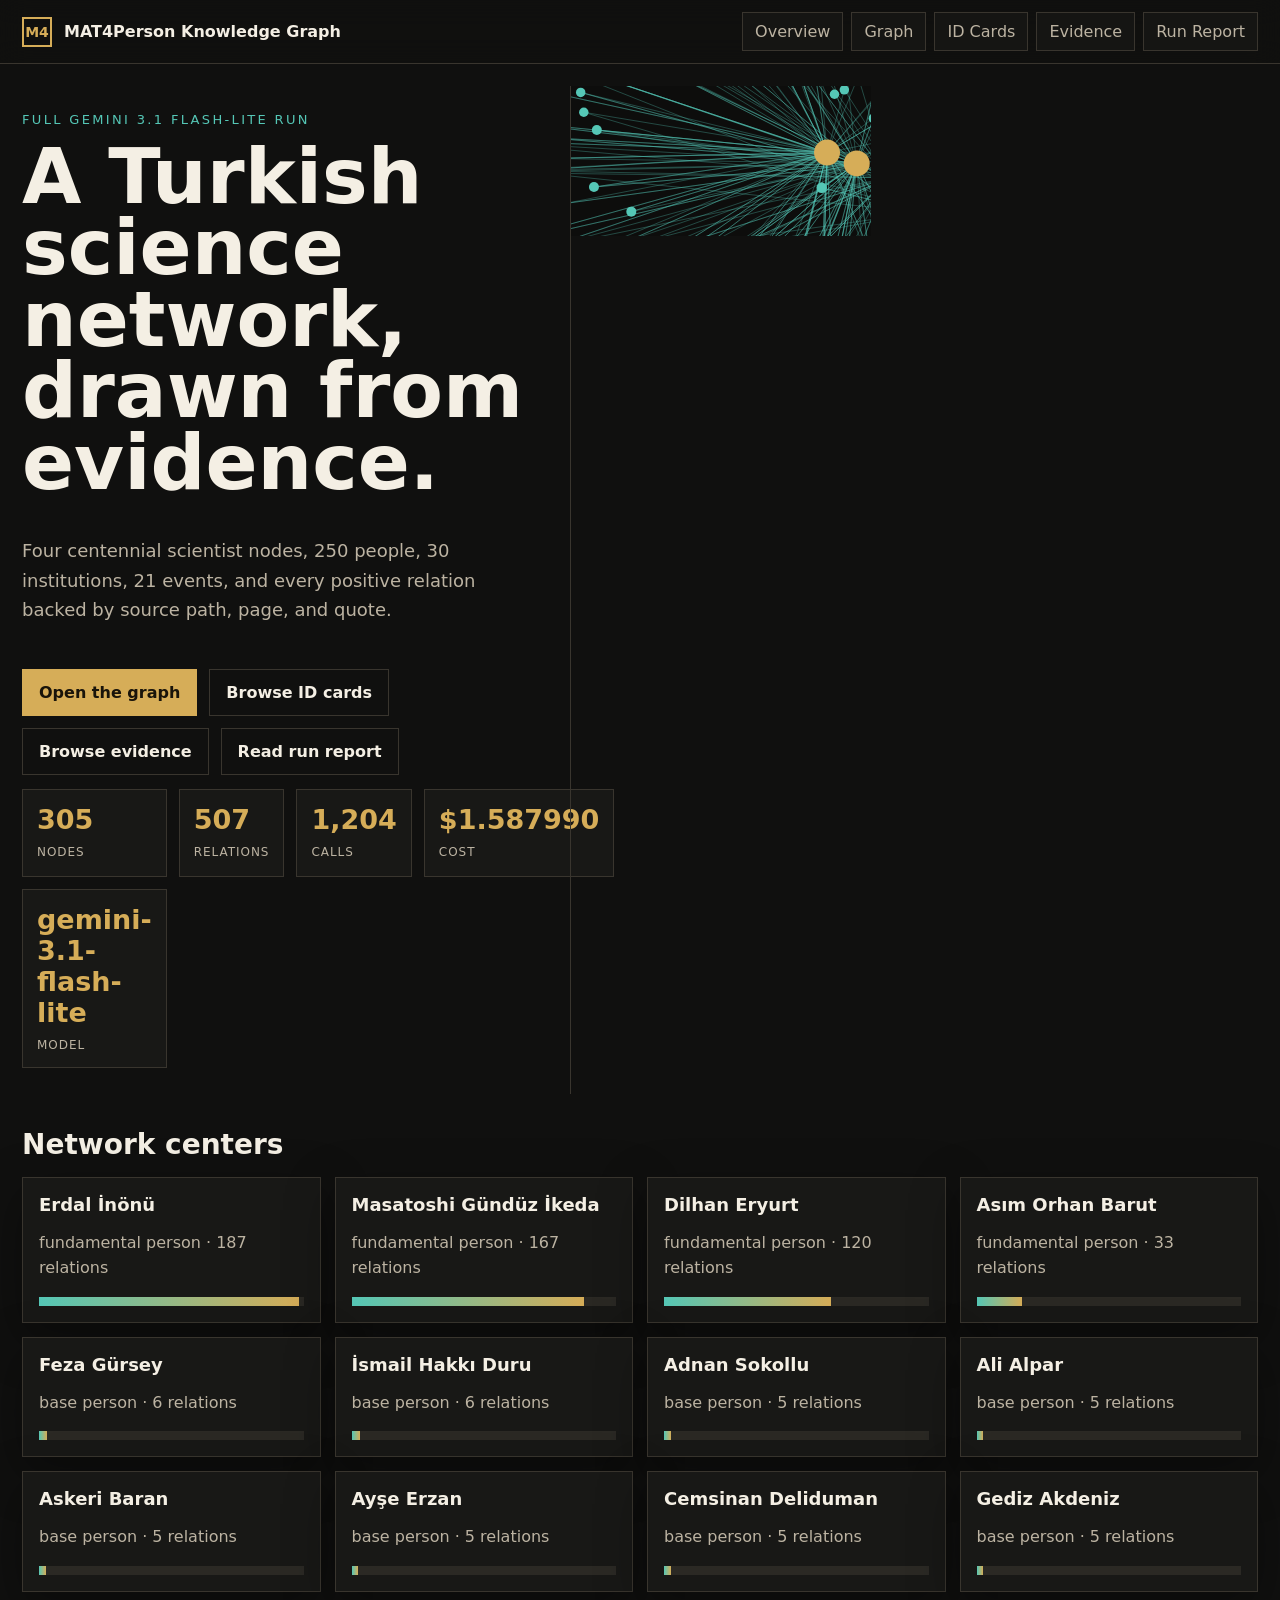
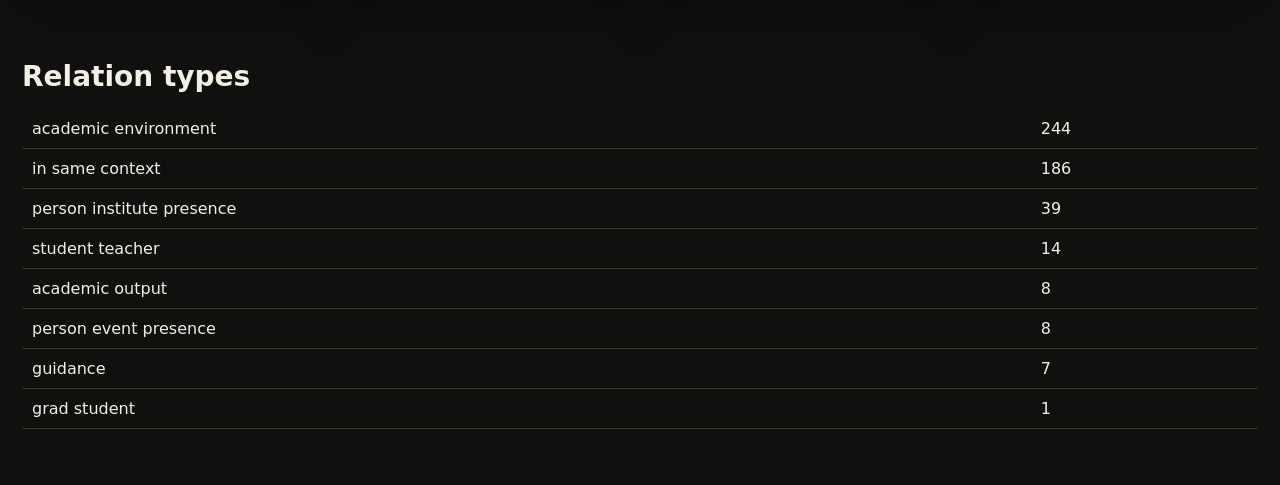
==== index.html @ 87166fce "Publish MAT4Person knowledge graph site" ====
<!doctype html><html><head><meta charset="utf-8"><meta name="viewport" content="width=device-width, initial-scale=1"><link rel="stylesheet" href="assets/styles.css"><title>MAT4Person Knowledge Graph</title></head><body><div class="topbar"><a class="brand" href="index.html"><span class="brand-mark">M4</span><span>MAT4Person Knowledge Graph</span></a><nav class="nav"><a href="index.html">Overview</a><a href="knowledge_graph.html">Graph</a><a href="id_cards.html">ID Cards</a><a href="evidence_atlas.html">Evidence</a><a href="model_report.html">Run Report</a></nav></div>
<main class="wrap"><section class="hero"><div class="headline"><div class="eyebrow">Full Gemini 3.1 Flash-Lite run</div><div class="h1">A Turkish science network, drawn from evidence.</div><p class="lead">Four centennial scientist nodes, 250 people, 30 institutions, 21 events, and every positive relation backed by source path, page, and quote.</p><div class="actions"><a class="action" href="knowledge_graph.html">Open the graph</a><a class="action secondary" href="id_cards.html">Browse ID cards</a><a class="action secondary" href="evidence_atlas.html">Browse evidence</a><a class="action secondary" href="model_report.html">Read run report</a></div><div id="stats" class="stat-strip"></div></div><div class="hero-viz"><canvas id="miniCanvas" class="mini-canvas"></canvas></div></section><section class="section"><h2>Network centers</h2><div id="topNodes" class="grid cols4"></div></section><section class="section"><h2>Relation types</h2><table class="table"><tbody id="types"></tbody></table></section></main><script src="assets/data.js"></script><script src="assets/index.js"></script></body></html>
---- assets/styles.css ----
:root{--bg:#10100f;--panel:#181816;--panel2:#20201d;--ink:#f4efe4;--muted:#bcb3a2;--line:#39352e;--gold:#d6ad58;--teal:#55c7b6;--coral:#ec6f62;--violet:#a58ad8;--green:#8dc56d;--blue:#6ea8ff;--shadow:0 16px 50px rgba(0,0,0,.34);font-family:Inter,ui-sans-serif,system-ui,-apple-system,Segoe UI,Arial,sans-serif}*{box-sizing:border-box}html,body{margin:0;min-height:100%;background:var(--bg);color:var(--ink)}a{color:inherit;text-decoration:none}button,input,select{font:inherit}.topbar{min-height:64px;display:flex;align-items:center;justify-content:space-between;gap:14px;padding:10px 22px;border-bottom:1px solid var(--line);background:rgba(16,16,15,.94);position:sticky;top:0;z-index:20;backdrop-filter:blur(14px)}.brand{display:flex;align-items:center;gap:12px;font-weight:760}.brand-mark{width:30px;height:30px;border:2px solid var(--gold);display:grid;place-items:center;color:var(--gold);font-size:14px}.nav{display:flex;gap:8px;flex-wrap:wrap}.nav a,.pill{border:1px solid var(--line);padding:9px 12px;background:#151513;color:var(--muted)}.nav a:hover,.nav a.active,.pill.hot{border-color:var(--gold);color:var(--ink);background:#211f18}.wrap{max-width:1500px;margin:0 auto;padding:22px}.hero{min-height:calc(100vh - 64px);display:grid;grid-template-columns:minmax(320px,520px) 1fr;gap:28px;align-items:stretch}.headline{display:flex;flex-direction:column;justify-content:center;padding:26px 0}.eyebrow{color:var(--teal);font-size:13px;text-transform:uppercase;letter-spacing:.18em}.h1{font-size:clamp(42px,6vw,86px);line-height:.93;margin:14px 0 20px;font-weight:820}.lead{font-size:18px;line-height:1.65;color:var(--muted);max-width:720px}.actions{display:flex;gap:12px;flex-wrap:wrap;margin-top:26px}.action{border:1px solid var(--gold);background:var(--gold);color:#19140a;padding:13px 16px;font-weight:760}.action.secondary{background:transparent;color:var(--ink);border-color:var(--line)}.hero-viz{position:relative;min-height:560px;border-left:1px solid var(--line);overflow:hidden}.mini-canvas{position:absolute;inset:0}.stat-strip,.kpi-row{display:grid;grid-template-columns:repeat(4,1fr);gap:12px;margin-top:14px}.stat{background:var(--panel);border:1px solid var(--line);padding:14px;min-height:88px}.stat b{display:block;font-size:27px;color:var(--gold);margin-bottom:6px}.stat span{color:var(--muted);font-size:12px;text-transform:uppercase;letter-spacing:.08em}.section{padding:34px 0}.section h2{font-size:28px;margin:0 0 16px}.grid{display:grid;gap:14px}.grid.cols4{grid-template-columns:repeat(4,1fr)}.card{background:var(--panel);border:1px solid var(--line);padding:16px;box-shadow:var(--shadow)}.card h3{margin:0 0 10px;font-size:18px}.card p{color:var(--muted);line-height:1.55}.bar{height:9px;background:#2b2924;overflow:hidden}.bar i{display:block;height:100%;background:linear-gradient(90deg,var(--teal),var(--gold))}.graph-shell{height:calc(100vh - 64px);display:grid;grid-template-columns:310px 1fr 420px}.panel{background:var(--panel);border-right:1px solid var(--line);overflow:auto}.panel.right{border-right:0;border-left:1px solid var(--line)}.panel-inner{padding:16px}.canvas-stage{position:relative;background:#0d0d0c;overflow:hidden}.canvas-stage canvas{width:100%;height:100%;display:block}.toolbar{display:flex;gap:8px;flex-wrap:wrap;margin:12px 0}.tool{border:1px solid var(--line);background:#141412;color:var(--ink);padding:8px 10px;cursor:pointer}.tool.active{border-color:var(--teal);color:var(--teal)}.field{width:100%;background:#11110f;border:1px solid var(--line);color:var(--ink);padding:11px;margin:8px 0}.legend{position:absolute;left:18px;bottom:18px;display:flex;gap:8px;flex-wrap:wrap}.legend span{background:rgba(24,24,22,.86);border:1px solid var(--line);padding:7px 9px;color:var(--muted);font-size:12px}.dot{display:inline-block;width:9px;height:9px;margin-right:6px}.node-list{display:grid;gap:8px}.node-row{border:1px solid var(--line);background:#141412;padding:10px;cursor:pointer}.node-row:hover{border-color:var(--gold)}.node-row b{display:block}.node-row small{color:var(--muted)}.detail-title{font-size:26px;line-height:1.1;margin:0 0 8px}.meta{color:var(--muted);font-size:13px}.quote{border-left:3px solid var(--gold);padding-left:14px;color:#eee3d1;line-height:1.72;font-size:16px}.tag{display:inline-flex;align-items:center;border:1px solid var(--line);padding:4px 7px;margin:2px;color:var(--muted);font-size:12px}.tag.hot{border-color:var(--gold);color:var(--gold)}.relation-card{background:var(--panel);border:1px solid var(--line);padding:15px;cursor:pointer}.relation-card.high{border-color:rgba(85,199,182,.65)}.relation-card.medium{border-color:rgba(214,173,88,.55)}.relation-card.low{border-color:rgba(236,111,98,.55)}.relation-card:hover{background:#1d1d1a}.evidence-page{display:grid;grid-template-columns:minmax(360px,480px) 1fr;gap:18px;align-items:start}.evidence-list{display:grid;gap:14px}.evidence-card{background:var(--panel);border:1px solid var(--line);padding:18px;min-height:210px}.evidence-card h3{font-size:20px;line-height:1.25}.reader{position:sticky;top:86px;background:#151512;border:1px solid var(--gold);box-shadow:var(--shadow);padding:20px;max-height:calc(100vh - 110px);overflow:auto}.reader .quote{font-size:18px}.id-layout{display:grid;grid-template-columns:340px 1fr;gap:18px}.id-card-grid{display:grid;grid-template-columns:repeat(auto-fill,minmax(340px,1fr));gap:14px}.id-card{background:var(--panel);border:1px solid var(--line);padding:16px}.id-card h3{font-size:20px;margin:0 0 8px}.type-chip{display:inline-block;width:10px;height:10px;margin-right:6px}.table{width:100%;border-collapse:collapse}.table th,.table td{border-bottom:1px solid var(--line);padding:10px;text-align:left;vertical-align:top}.table th{color:var(--gold);font-size:12px;text-transform:uppercase;letter-spacing:.08em}.small{font-size:12px;color:var(--muted)}@media(max-width:1050px){.hero,.graph-shell,.evidence-page,.id-layout,.stat-strip,.kpi-row,.grid.cols4{grid-template-columns:1fr}.graph-shell{height:auto}.canvas-stage{height:72vh}.panel,.panel.right{border:0;border-bottom:1px solid var(--line)}.reader{position:relative;top:auto;max-height:none}.topbar{align-items:flex-start;flex-direction:column}.wrap{padding:16px}}
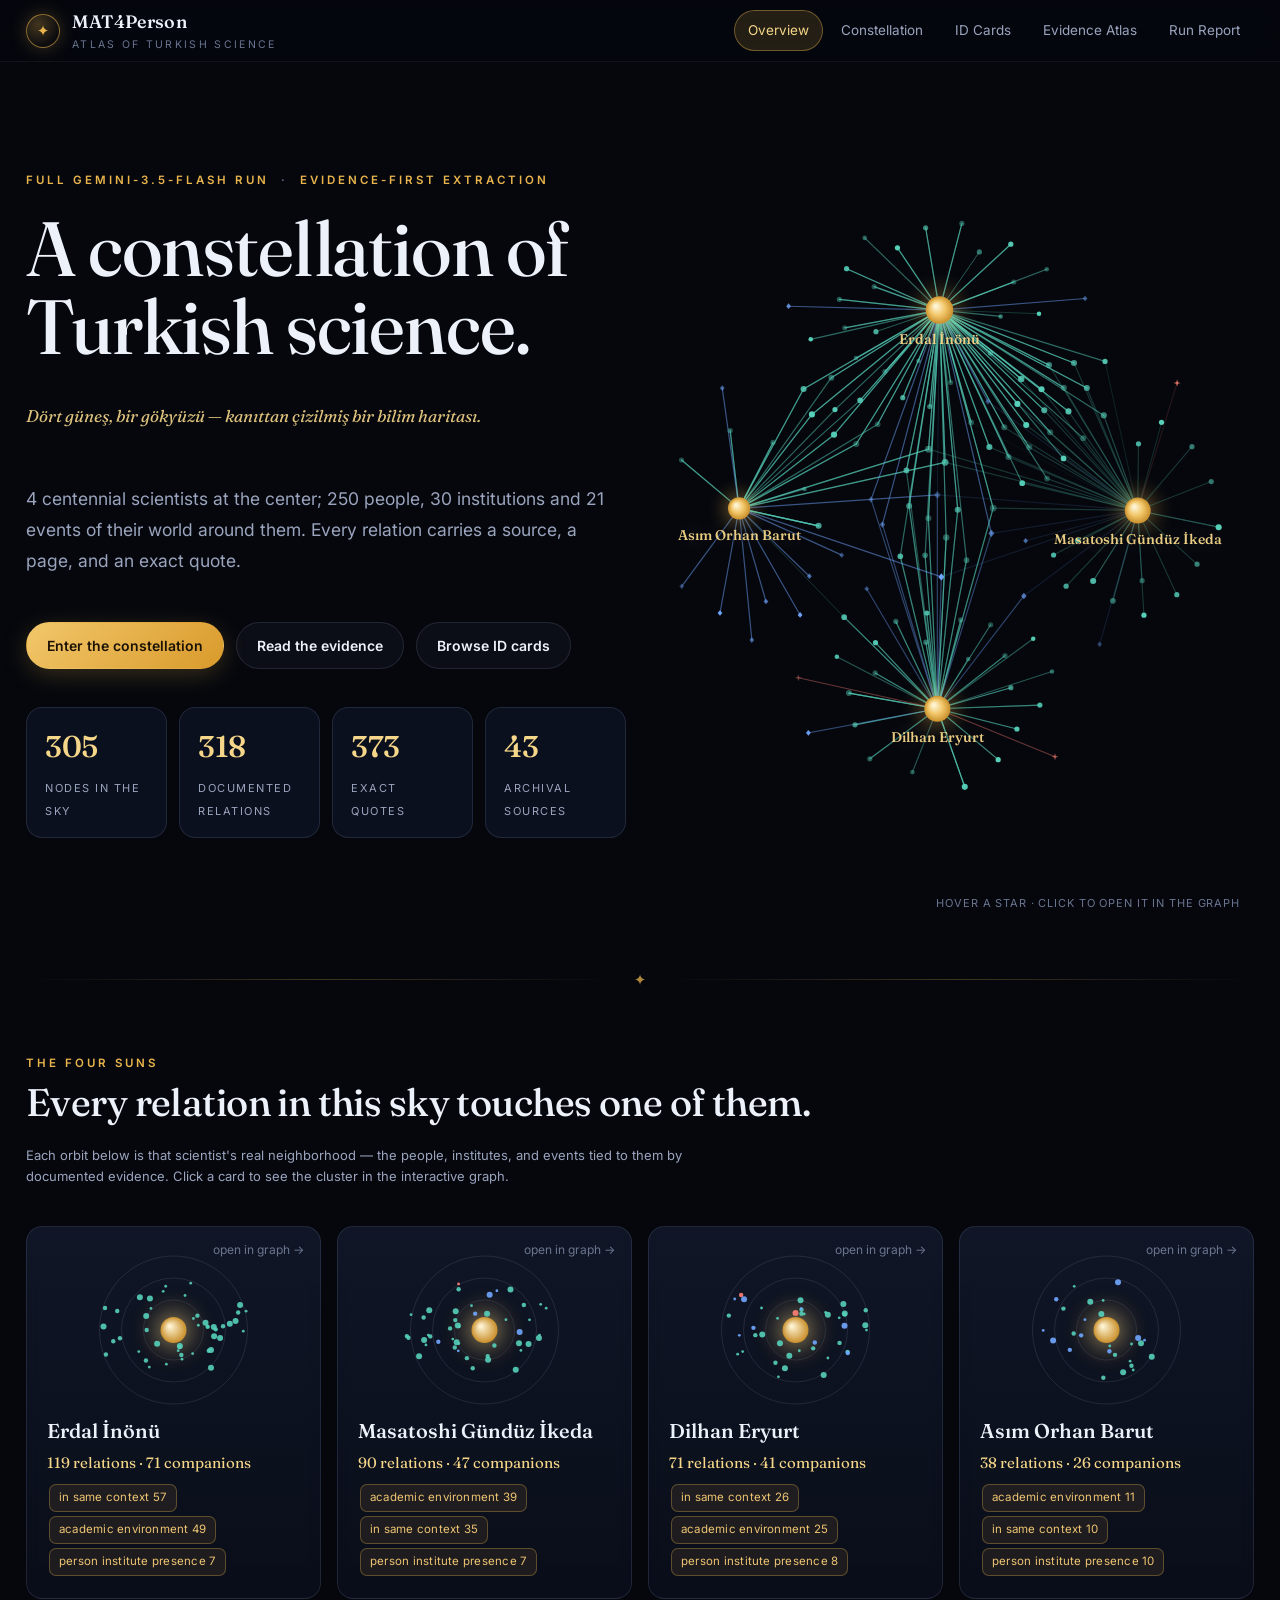
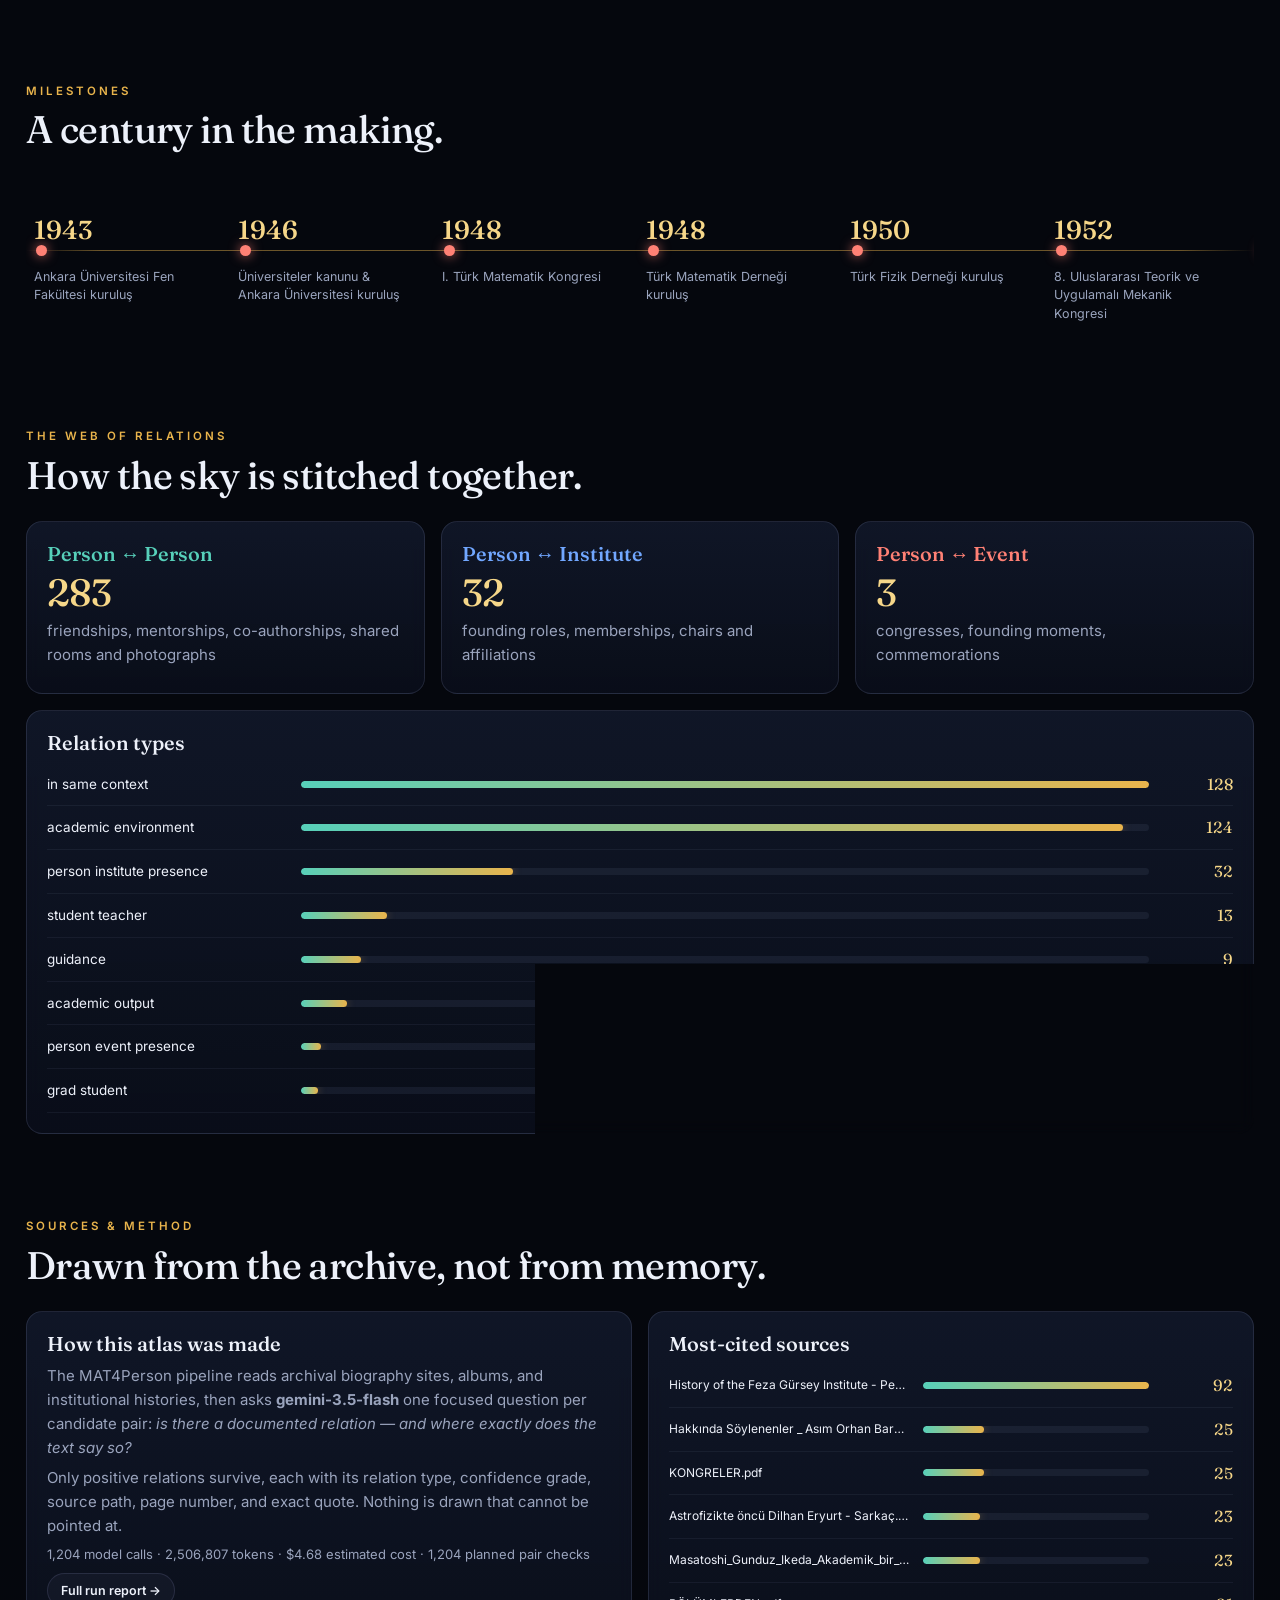
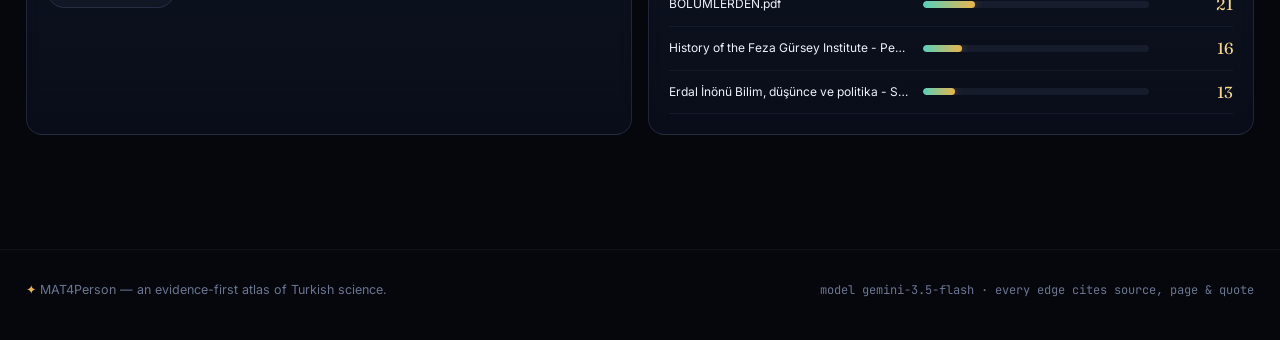
==== commit eebfe510: "Publish redesigned constellation atlas (gemini-3.5-flash full run) Complete visual redesign: night-s" ====
--- a/index.html
+++ b/index.html
@@ -1,2 +1,112 @@
-<!doctype html><html><head><meta charset="utf-8"><meta name="viewport" content="width=device-width, initial-scale=1"><link rel="stylesheet" href="assets/styles.css"><title>MAT4Person Knowledge Graph</title></head><body><div class="topbar"><a class="brand" href="index.html"><span class="brand-mark">M4</span><span>MAT4Person Knowledge Graph</span></a><nav class="nav"><a href="index.html">Overview</a><a href="knowledge_graph.html">Graph</a><a href="id_cards.html">ID Cards</a><a href="evidence_atlas.html">Evidence</a><a href="model_report.html">Run Report</a></nav></div>
-<main class="wrap"><section class="hero"><div class="headline"><div class="eyebrow">Full Gemini 3.1 Flash-Lite run</div><div class="h1">A Turkish science network, drawn from evidence.</div><p class="lead">Four centennial scientist nodes, 250 people, 30 institutions, 21 events, and every positive relation backed by source path, page, and quote.</p><div class="actions"><a class="action" href="knowledge_graph.html">Open the graph</a><a class="action secondary" href="id_cards.html">Browse ID cards</a><a class="action secondary" href="evidence_atlas.html">Browse evidence</a><a class="action secondary" href="model_report.html">Read run report</a></div><div id="stats" class="stat-strip"></div></div><div class="hero-viz"><canvas id="miniCanvas" class="mini-canvas"></canvas></div></section><section class="section"><h2>Network centers</h2><div id="topNodes" class="grid cols4"></div></section><section class="section"><h2>Relation types</h2><table class="table"><tbody id="types"></tbody></table></section></main><script src="assets/data.js"></script><script src="assets/index.js"></script></body></html>+<!doctype html>
+<html lang="en">
+<head>
+<meta charset="utf-8">
+<meta name="viewport" content="width=device-width, initial-scale=1">
+<title>MAT4Person — A Constellation of Turkish Science</title>
+<meta name="description" content="An evidence-first knowledge graph of four centennial Turkish scientists and the people, institutions, and events around them.">
+<link rel="icon" href='data:image/svg+xml,<svg xmlns="http://www.w3.org/2000/svg" viewBox="0 0 24 24"><path fill="%23e9b44c" d="M12 0l2.6 9.4L24 12l-9.4 2.6L12 24l-2.6-9.4L0 12l9.4-2.6z"/></svg>'>
+<link rel="preconnect" href="https://fonts.googleapis.com">
+<link rel="preconnect" href="https://fonts.gstatic.com" crossorigin>
+<link href="https://fonts.googleapis.com/css2?family=Fraunces:ital,opsz,wght@0,9..144,300..700;1,9..144,300..700&family=Inter:wght@400;500;600;700&family=JetBrains+Mono:wght@400;600&display=swap" rel="stylesheet">
+<link rel="stylesheet" href="assets/styles.css">
+</head>
+<body>
+<canvas class="sky" aria-hidden="true"></canvas>
+
+<header class="topbar">
+  <a class="brand" href="index.html">
+    <span class="brand-mark">✦</span>
+    <span><span class="brand-name">MAT4Person</span><span class="brand-sub">Atlas of Turkish Science</span></span>
+  </a>
+  <nav class="nav">
+    <a href="index.html">Overview</a>
+    <a href="knowledge_graph.html">Constellation</a>
+    <a href="id_cards.html">ID Cards</a>
+    <a href="evidence_atlas.html">Evidence Atlas</a>
+    <a href="model_report.html">Run Report</a>
+  </nav>
+</header>
+
+<main class="wrap">
+  <section class="hero">
+    <div class="headline">
+      <div class="eyebrow">Full <span data-model>model</span> run <span class="sep">·</span> evidence-first extraction</div>
+      <h1 class="display h1">A constellation of Turkish science.</h1>
+      <p class="flourish">Dört güneş, bir gökyüzü — kanıttan çizilmiş bir bilim haritası.</p>
+      <p class="lead" id="heroLead">Four centennial scientists at the center; the people, institutions, and events of their world around them. Every relation carries a source, a page, and an exact quote.</p>
+      <div class="actions">
+        <a class="btn" href="knowledge_graph.html">Enter the constellation</a>
+        <a class="btn ghost" href="evidence_atlas.html">Read the evidence</a>
+        <a class="btn ghost" href="id_cards.html">Browse ID cards</a>
+      </div>
+      <div id="stats" class="stat-strip"></div>
+    </div>
+    <div class="hero-viz">
+      <canvas id="heroCanvas"></canvas>
+      <div class="hero-hint">Hover a star · click to open it in the graph</div>
+    </div>
+  </section>
+
+  <div class="divider">✦</div>
+
+  <section class="section">
+    <div class="section-head">
+      <div class="eyebrow">The four suns</div>
+      <h2 class="display h2">Every relation in this sky touches one of them.</h2>
+      <p class="meta" style="max-width:660px">Each orbit below is that scientist's real neighborhood — the people, institutes, and events tied to them by documented evidence. Click a card to see the cluster in the interactive graph.</p>
+    </div>
+    <div id="suns" class="grid cols4"></div>
+  </section>
+
+  <section class="section">
+    <div class="section-head">
+      <div class="eyebrow">Milestones</div>
+      <h2 class="display h2">A century in the making.</h2>
+    </div>
+    <div id="timeline" class="timeline"></div>
+  </section>
+
+  <section class="section">
+    <div class="section-head">
+      <div class="eyebrow">The web of relations</div>
+      <h2 class="display h2">How the sky is stitched together.</h2>
+    </div>
+    <div class="grid cols3" id="familyCards"></div>
+    <div class="card" style="margin-top:16px">
+      <h3>Relation types</h3>
+      <div id="types"></div>
+    </div>
+  </section>
+
+  <section class="section">
+    <div class="section-head">
+      <div class="eyebrow">Sources &amp; method</div>
+      <h2 class="display h2">Drawn from the archive, not from memory.</h2>
+    </div>
+    <div class="grid cols2">
+      <div class="card">
+        <h3>How this atlas was made</h3>
+        <p>The MAT4Person pipeline reads archival biography sites, albums, and institutional histories, then asks <b data-model>the model</b> one focused question per candidate pair: <i>is there a documented relation — and where exactly does the text say so?</i></p>
+        <p>Only positive relations survive, each with its relation type, confidence grade, source path, page number, and exact quote. Nothing is drawn that cannot be pointed at.</p>
+        <p id="methodStats" class="meta"></p>
+        <div class="actions"><a class="btn ghost mini" href="model_report.html">Full run report →</a></div>
+      </div>
+      <div class="card">
+        <h3>Most-cited sources</h3>
+        <div id="sources"></div>
+      </div>
+    </div>
+  </section>
+</main>
+
+<footer class="footer">
+  <div><span class="star">✦</span> MAT4Person — an evidence-first atlas of Turkish science.</div>
+  <div class="mono">model <span data-model></span> · every edge cites source, page &amp; quote</div>
+</footer>
+
+<script src="assets/data.js"></script>
+<script src="assets/common.js"></script>
+<script src="assets/index.js"></script>
+</body>
+</html>
--- a/assets/styles.css
+++ b/assets/styles.css
@@ -1,2 +1,352 @@
-
-:root{--bg:#10100f;--panel:#181816;--panel2:#20201d;--ink:#f4efe4;--muted:#bcb3a2;--line:#39352e;--gold:#d6ad58;--teal:#55c7b6;--coral:#ec6f62;--violet:#a58ad8;--green:#8dc56d;--blue:#6ea8ff;--shadow:0 16px 50px rgba(0,0,0,.34);font-family:Inter,ui-sans-serif,system-ui,-apple-system,Segoe UI,Arial,sans-serif}*{box-sizing:border-box}html,body{margin:0;min-height:100%;background:var(--bg);color:var(--ink)}a{color:inherit;text-decoration:none}button,input,select{font:inherit}.topbar{min-height:64px;display:flex;align-items:center;justify-content:space-between;gap:14px;padding:10px 22px;border-bottom:1px solid var(--line);background:rgba(16,16,15,.94);position:sticky;top:0;z-index:20;backdrop-filter:blur(14px)}.brand{display:flex;align-items:center;gap:12px;font-weight:760}.brand-mark{width:30px;height:30px;border:2px solid var(--gold);display:grid;place-items:center;color:var(--gold);font-size:14px}.nav{display:flex;gap:8px;flex-wrap:wrap}.nav a,.pill{border:1px solid var(--line);padding:9px 12px;background:#151513;color:var(--muted)}.nav a:hover,.nav a.active,.pill.hot{border-color:var(--gold);color:var(--ink);background:#211f18}.wrap{max-width:1500px;margin:0 auto;padding:22px}.hero{min-height:calc(100vh - 64px);display:grid;grid-template-columns:minmax(320px,520px) 1fr;gap:28px;align-items:stretch}.headline{display:flex;flex-direction:column;justify-content:center;padding:26px 0}.eyebrow{color:var(--teal);font-size:13px;text-transform:uppercase;letter-spacing:.18em}.h1{font-size:clamp(42px,6vw,86px);line-height:.93;margin:14px 0 20px;font-weight:820}.lead{font-size:18px;line-height:1.65;color:var(--muted);max-width:720px}.actions{display:flex;gap:12px;flex-wrap:wrap;margin-top:26px}.action{border:1px solid var(--gold);background:var(--gold);color:#19140a;padding:13px 16px;font-weight:760}.action.secondary{background:transparent;color:var(--ink);border-color:var(--line)}.hero-viz{position:relative;min-height:560px;border-left:1px solid var(--line);overflow:hidden}.mini-canvas{position:absolute;inset:0}.stat-strip,.kpi-row{display:grid;grid-template-columns:repeat(4,1fr);gap:12px;margin-top:14px}.stat{background:var(--panel);border:1px solid var(--line);padding:14px;min-height:88px}.stat b{display:block;font-size:27px;color:var(--gold);margin-bottom:6px}.stat span{color:var(--muted);font-size:12px;text-transform:uppercase;letter-spacing:.08em}.section{padding:34px 0}.section h2{font-size:28px;margin:0 0 16px}.grid{display:grid;gap:14px}.grid.cols4{grid-template-columns:repeat(4,1fr)}.card{background:var(--panel);border:1px solid var(--line);padding:16px;box-shadow:var(--shadow)}.card h3{margin:0 0 10px;font-size:18px}.card p{color:var(--muted);line-height:1.55}.bar{height:9px;background:#2b2924;overflow:hidden}.bar i{display:block;height:100%;background:linear-gradient(90deg,var(--teal),var(--gold))}.graph-shell{height:calc(100vh - 64px);display:grid;grid-template-columns:310px 1fr 420px}.panel{background:var(--panel);border-right:1px solid var(--line);overflow:auto}.panel.right{border-right:0;border-left:1px solid var(--line)}.panel-inner{padding:16px}.canvas-stage{position:relative;background:#0d0d0c;overflow:hidden}.canvas-stage canvas{width:100%;height:100%;display:block}.toolbar{display:flex;gap:8px;flex-wrap:wrap;margin:12px 0}.tool{border:1px solid var(--line);background:#141412;color:var(--ink);padding:8px 10px;cursor:pointer}.tool.active{border-color:var(--teal);color:var(--teal)}.field{width:100%;background:#11110f;border:1px solid var(--line);color:var(--ink);padding:11px;margin:8px 0}.legend{position:absolute;left:18px;bottom:18px;display:flex;gap:8px;flex-wrap:wrap}.legend span{background:rgba(24,24,22,.86);border:1px solid var(--line);padding:7px 9px;color:var(--muted);font-size:12px}.dot{display:inline-block;width:9px;height:9px;margin-right:6px}.node-list{display:grid;gap:8px}.node-row{border:1px solid var(--line);background:#141412;padding:10px;cursor:pointer}.node-row:hover{border-color:var(--gold)}.node-row b{display:block}.node-row small{color:var(--muted)}.detail-title{font-size:26px;line-height:1.1;margin:0 0 8px}.meta{color:var(--muted);font-size:13px}.quote{border-left:3px solid var(--gold);padding-left:14px;color:#eee3d1;line-height:1.72;font-size:16px}.tag{display:inline-flex;align-items:center;border:1px solid var(--line);padding:4px 7px;margin:2px;color:var(--muted);font-size:12px}.tag.hot{border-color:var(--gold);color:var(--gold)}.relation-card{background:var(--panel);border:1px solid var(--line);padding:15px;cursor:pointer}.relation-card.high{border-color:rgba(85,199,182,.65)}.relation-card.medium{border-color:rgba(214,173,88,.55)}.relation-card.low{border-color:rgba(236,111,98,.55)}.relation-card:hover{background:#1d1d1a}.evidence-page{display:grid;grid-template-columns:minmax(360px,480px) 1fr;gap:18px;align-items:start}.evidence-list{display:grid;gap:14px}.evidence-card{background:var(--panel);border:1px solid var(--line);padding:18px;min-height:210px}.evidence-card h3{font-size:20px;line-height:1.25}.reader{position:sticky;top:86px;background:#151512;border:1px solid var(--gold);box-shadow:var(--shadow);padding:20px;max-height:calc(100vh - 110px);overflow:auto}.reader .quote{font-size:18px}.id-layout{display:grid;grid-template-columns:340px 1fr;gap:18px}.id-card-grid{display:grid;grid-template-columns:repeat(auto-fill,minmax(340px,1fr));gap:14px}.id-card{background:var(--panel);border:1px solid var(--line);padding:16px}.id-card h3{font-size:20px;margin:0 0 8px}.type-chip{display:inline-block;width:10px;height:10px;margin-right:6px}.table{width:100%;border-collapse:collapse}.table th,.table td{border-bottom:1px solid var(--line);padding:10px;text-align:left;vertical-align:top}.table th{color:var(--gold);font-size:12px;text-transform:uppercase;letter-spacing:.08em}.small{font-size:12px;color:var(--muted)}@media(max-width:1050px){.hero,.graph-shell,.evidence-page,.id-layout,.stat-strip,.kpi-row,.grid.cols4{grid-template-columns:1fr}.graph-shell{height:auto}.canvas-stage{height:72vh}.panel,.panel.right{border:0;border-bottom:1px solid var(--line)}.reader{position:relative;top:auto;max-height:none}.topbar{align-items:flex-start;flex-direction:column}.wrap{padding:16px}}
+/* MAT4Person — Constellation Atlas design system */
+:root{
+  --bg0:#05070d;
+  --bg1:#0a1020;
+  --panel:rgba(15,21,38,.72);
+  --panel-solid:#0e1526;
+  --ink:#edf1fa;
+  --muted:#9aa4bd;
+  --faint:#6a7590;
+  --line:rgba(148,163,204,.16);
+  --line-soft:rgba(148,163,204,.08);
+  --gold:#e9b44c;
+  --gold-2:#f6d789;
+  --gold-soft:rgba(233,180,76,.14);
+  --teal:#57d0ba;
+  --blue:#71a7ff;
+  --coral:#ff8175;
+  --violet:#a78bfa;
+  --shadow:0 24px 70px rgba(2,4,10,.55);
+  --r:16px;
+  --serif:"Fraunces",Georgia,"Times New Roman",serif;
+  --sans:"Inter",ui-sans-serif,system-ui,-apple-system,"Segoe UI",Arial,sans-serif;
+  --mono:"JetBrains Mono",ui-monospace,Consolas,monospace;
+}
+*{box-sizing:border-box}
+html{scroll-behavior:smooth}
+html,body{margin:0;min-height:100%;background:var(--bg0);color:var(--ink);font-family:var(--sans);font-size:15px;line-height:1.55}
+::selection{background:rgba(233,180,76,.35);color:#fff}
+a{color:inherit;text-decoration:none}
+button,input,select{font:inherit;color:inherit}
+:focus-visible{outline:2px solid var(--gold);outline-offset:2px;border-radius:4px}
+::-webkit-scrollbar{width:10px;height:10px}
+::-webkit-scrollbar-track{background:transparent}
+::-webkit-scrollbar-thumb{background:rgba(148,163,204,.18);border-radius:99px;border:2px solid var(--bg0)}
+::-webkit-scrollbar-thumb:hover{background:rgba(148,163,204,.32)}
+
+/* ---------- sky ---------- */
+.sky{position:fixed;inset:0;z-index:-1;width:100%;height:100%;pointer-events:none}
+
+/* ---------- topbar ---------- */
+.topbar{
+  min-height:62px;display:flex;align-items:center;justify-content:space-between;gap:14px;
+  padding:8px 26px;position:sticky;top:0;z-index:40;
+  background:rgba(5,7,13,.62);backdrop-filter:blur(18px) saturate(150%);
+  border-bottom:1px solid var(--line-soft);
+}
+.brand{display:flex;align-items:center;gap:12px}
+.brand-mark{
+  width:34px;height:34px;border-radius:50%;display:grid;place-items:center;flex:none;
+  color:var(--gold);font-size:15px;border:1px solid rgba(233,180,76,.55);
+  background:radial-gradient(circle at 35% 30%,rgba(233,180,76,.28),rgba(233,180,76,.04) 70%);
+  box-shadow:0 0 18px rgba(233,180,76,.25);
+}
+.brand-name{font-family:var(--serif);font-weight:560;font-size:18px;letter-spacing:.01em}
+.brand-sub{display:block;font-size:10.5px;color:var(--faint);text-transform:uppercase;letter-spacing:.22em;margin-top:1px}
+.nav{display:flex;gap:4px;flex-wrap:wrap}
+.nav a{
+  padding:9px 13px;border-radius:999px;color:var(--muted);font-size:13.5px;
+  border:1px solid transparent;transition:color .18s,border-color .18s,background .18s;
+}
+.nav a:hover{color:var(--ink);background:rgba(148,163,204,.08)}
+.nav a.active{color:var(--gold-2);border-color:rgba(233,180,76,.4);background:var(--gold-soft)}
+
+/* ---------- typography ---------- */
+.eyebrow{color:var(--gold);font-size:11.5px;font-weight:600;text-transform:uppercase;letter-spacing:.26em}
+.eyebrow .sep{color:var(--faint);margin:0 6px}
+.display{font-family:var(--serif);font-weight:480;line-height:1.02;letter-spacing:-.015em;margin:0}
+.h1{font-size:clamp(42px,6vw,88px)}
+.h2{font-size:clamp(26px,3vw,40px)}
+.lead{font-size:17.5px;line-height:1.75;color:var(--muted);max-width:640px}
+.flourish{font-family:var(--serif);font-style:italic;color:var(--gold-2);font-size:17px;opacity:.9}
+.serif{font-family:var(--serif);font-weight:520}
+.mono{font-family:var(--mono);font-size:12px;color:var(--faint);word-break:break-all}
+.small{font-size:12px;color:var(--muted)}
+.meta{color:var(--muted);font-size:13px;line-height:1.6}
+
+/* ---------- layout ---------- */
+.wrap{max-width:1460px;margin:0 auto;padding:24px 26px}
+.section{padding:64px 0 20px}
+.section-head{display:flex;flex-direction:column;gap:10px;margin-bottom:26px}
+.divider{display:flex;align-items:center;gap:16px;color:var(--gold);margin:44px 0 0;opacity:.75}
+.divider::before,.divider::after{content:"";height:1px;flex:1;background:linear-gradient(90deg,transparent,rgba(233,180,76,.35),transparent)}
+.grid{display:grid;gap:16px}
+.cols2{grid-template-columns:repeat(2,1fr)}
+.cols3{grid-template-columns:repeat(3,1fr)}
+.cols4{grid-template-columns:repeat(4,1fr)}
+
+/* ---------- hero ---------- */
+.hero{min-height:calc(100vh - 62px);display:grid;grid-template-columns:minmax(340px,600px) 1fr;gap:20px;align-items:stretch}
+.headline{display:flex;flex-direction:column;justify-content:center;padding:36px 0;gap:20px}
+.actions{display:flex;gap:12px;flex-wrap:wrap;margin-top:8px}
+.hero-viz{position:relative;min-height:520px}
+.hero-viz canvas{position:absolute;inset:0;width:100%;height:100%}
+.hero-hint{position:absolute;right:14px;bottom:12px;font-size:11px;color:var(--faint);letter-spacing:.08em;text-transform:uppercase}
+
+/* ---------- buttons & chips ---------- */
+.btn{
+  display:inline-flex;align-items:center;gap:8px;border-radius:999px;cursor:pointer;
+  padding:12px 20px;font-weight:600;font-size:14px;border:1px solid transparent;
+  background:linear-gradient(135deg,#f2c76a,#d99a2b);color:#1c1305;
+  box-shadow:0 6px 24px rgba(233,180,76,.22);transition:transform .16s,box-shadow .16s,filter .16s;
+}
+.btn:hover{transform:translateY(-1px);box-shadow:0 10px 30px rgba(233,180,76,.32)}
+.btn.ghost{background:rgba(148,163,204,.05);border-color:var(--line);color:var(--ink);box-shadow:none}
+.btn.ghost:hover{border-color:rgba(233,180,76,.5);color:var(--gold-2)}
+.btn.mini{padding:7px 13px;font-size:12.5px}
+.chip{
+  --c:var(--muted);
+  display:inline-flex;align-items:center;gap:7px;padding:7px 12px;border-radius:999px;cursor:pointer;
+  border:1px solid var(--line);background:rgba(148,163,204,.05);color:var(--muted);font-size:12.5px;
+  transition:all .16s;user-select:none;
+}
+.chip .swatch{width:8px;height:8px;border-radius:50%;background:var(--c);box-shadow:0 0 8px var(--c)}
+.chip.on{border-color:color-mix(in srgb,var(--c) 55%,transparent);color:var(--ink);background:color-mix(in srgb,var(--c) 12%,transparent)}
+.chip:hover{border-color:color-mix(in srgb,var(--c) 70%,transparent)}
+.tag{
+  --c:var(--muted);
+  display:inline-flex;align-items:center;gap:6px;padding:4px 9px;margin:2px;border-radius:7px;
+  border:1px solid color-mix(in srgb,var(--c) 32%,transparent);
+  background:color-mix(in srgb,var(--c) 9%,transparent);
+  color:color-mix(in srgb,var(--c) 78%,#fff);font-size:11.5px;letter-spacing:.02em;
+}
+
+/* ---------- stats ---------- */
+.stat-strip{display:grid;grid-template-columns:repeat(4,1fr);gap:12px;margin-top:18px}
+.stat{background:var(--panel);border:1px solid var(--line);border-radius:var(--r);padding:16px 18px;backdrop-filter:blur(8px)}
+.stat b{display:block;font-family:var(--serif);font-weight:540;font-size:30px;color:var(--gold-2);margin-bottom:4px;letter-spacing:-.01em}
+.stat span{color:var(--muted);font-size:11px;text-transform:uppercase;letter-spacing:.14em}
+
+/* ---------- cards ---------- */
+.card{
+  background:linear-gradient(180deg,rgba(22,30,52,.66),rgba(11,16,30,.72));
+  border:1px solid var(--line);border-radius:var(--r);padding:20px;
+  backdrop-filter:blur(8px);transition:transform .2s,border-color .2s,box-shadow .2s;
+}
+.card:hover{transform:translateY(-2px);border-color:rgba(233,180,76,.4);box-shadow:var(--shadow)}
+.card h3{margin:0 0 8px;font-family:var(--serif);font-weight:540;font-size:20px;line-height:1.2}
+.card p{color:var(--muted);line-height:1.6;margin:6px 0}
+
+/* sun cards (the four) */
+.sun-card{position:relative;overflow:hidden;cursor:pointer}
+.sun-card canvas{display:block;width:100%;height:170px;margin:-6px 0 8px}
+.sun-card .deg{font-family:var(--serif);color:var(--gold-2);font-size:15px}
+.sun-card .go{position:absolute;top:14px;right:16px;color:var(--faint);font-size:12px;transition:color .2s}
+.sun-card:hover .go{color:var(--gold-2)}
+
+/* ---------- timeline ---------- */
+.timeline{position:relative;display:flex;gap:34px;overflow-x:auto;padding:34px 8px 20px;scrollbar-width:thin}
+.timeline::before{content:"";position:absolute;left:0;right:0;top:74px;height:1px;background:linear-gradient(90deg,transparent,rgba(233,180,76,.45) 6%,rgba(233,180,76,.45) 94%,transparent)}
+.tl-item{flex:none;width:170px;cursor:pointer;position:relative;padding-top:58px}
+.tl-item .year{position:absolute;top:0;font-family:var(--serif);font-size:26px;color:var(--gold-2);font-weight:520}
+.tl-item .dot{position:absolute;top:35px;left:2px;width:11px;height:11px;border-radius:50%;background:var(--coral);box-shadow:0 0 12px rgba(255,129,117,.8);transition:transform .2s}
+.tl-item:hover .dot{transform:scale(1.5)}
+.tl-item .lbl{font-size:12.5px;color:var(--muted);line-height:1.5;display:-webkit-box;-webkit-line-clamp:3;-webkit-box-orient:vertical;overflow:hidden;transition:color .2s}
+.tl-item:hover .lbl{color:var(--ink)}
+
+/* ---------- meters & bars ---------- */
+.meter-row{display:grid;grid-template-columns:minmax(160px,240px) 1fr 70px;align-items:center;gap:14px;padding:9px 0;border-bottom:1px solid var(--line-soft)}
+.meter-row .lbl{font-size:13.5px;color:var(--ink)}
+.meter-row .val{text-align:right;font-family:var(--serif);color:var(--gold-2);font-size:16px}
+.meter{height:7px;border-radius:99px;background:rgba(148,163,204,.09);overflow:hidden}
+.meter i{display:block;height:100%;border-radius:99px;background:linear-gradient(90deg,var(--teal),var(--gold));box-shadow:0 0 10px rgba(233,180,76,.35)}
+.conf-meter{display:flex;height:8px;border-radius:99px;overflow:hidden;background:rgba(148,163,204,.09);margin:8px 0}
+.conf-meter i{height:100%}
+
+/* ---------- tables ---------- */
+.table{width:100%;border-collapse:collapse}
+.table th,.table td{border-bottom:1px solid var(--line-soft);padding:10px 12px;text-align:left;vertical-align:top;font-size:13.5px}
+.table th{color:var(--gold);font-size:10.5px;text-transform:uppercase;letter-spacing:.16em;font-weight:600}
+.table tbody tr{transition:background .15s}
+.table tbody tr:hover{background:rgba(148,163,204,.05)}
+.table td.num{font-family:var(--serif);font-size:15px;color:var(--gold-2)}
+
+/* ---------- graph app shell ---------- */
+.app-shell{height:calc(100vh - 62px);display:grid;grid-template-columns:318px 1fr 430px}
+.panel{background:rgba(8,12,22,.82);backdrop-filter:blur(12px);overflow-y:auto;overflow-x:hidden}
+.panel.left{border-right:1px solid var(--line-soft)}
+.panel.right{border-left:1px solid var(--line-soft)}
+.panel-inner{padding:18px}
+.panel h2{font-family:var(--serif);font-weight:540;font-size:21px;margin:0 0 4px}
+.panel h4{font-size:11px;text-transform:uppercase;letter-spacing:.18em;color:var(--faint);margin:20px 0 8px;font-weight:600}
+.stage{position:relative;background:radial-gradient(1200px 700px at 50% 42%,rgba(20,30,58,.5),rgba(5,7,13,.2) 70%);overflow:hidden}
+.stage canvas{width:100%;height:100%;display:block;cursor:grab}
+.stage canvas.grabbing{cursor:grabbing}
+.stage-tip{
+  position:absolute;pointer-events:none;display:none;z-index:5;max-width:280px;
+  background:rgba(8,12,22,.92);border:1px solid var(--line);border-radius:10px;padding:9px 12px;
+  font-size:12.5px;box-shadow:var(--shadow);backdrop-filter:blur(6px);
+}
+.stage-tip b{font-family:var(--serif);font-size:14px;font-weight:540}
+.stage-tip .meta{font-size:11.5px}
+.legend{position:absolute;left:16px;bottom:14px;display:flex;gap:7px;flex-wrap:wrap;z-index:4}
+.legend span{display:inline-flex;align-items:center;gap:7px;background:rgba(8,12,22,.8);border:1px solid var(--line-soft);border-radius:999px;padding:6px 11px;color:var(--muted);font-size:11.5px;backdrop-filter:blur(6px)}
+.zoombar{position:absolute;right:16px;bottom:14px;display:flex;flex-direction:column;gap:6px;z-index:4}
+.zoombar button{
+  width:36px;height:36px;border-radius:10px;border:1px solid var(--line);cursor:pointer;
+  background:rgba(8,12,22,.85);color:var(--muted);font-size:15px;backdrop-filter:blur(6px);transition:all .15s;
+}
+.zoombar button:hover{color:var(--gold-2);border-color:rgba(233,180,76,.5)}
+.stage-note{position:absolute;top:14px;right:16px;z-index:4;font-size:11px;color:var(--faint);background:rgba(8,12,22,.7);border:1px solid var(--line-soft);border-radius:999px;padding:6px 12px;backdrop-filter:blur(6px)}
+
+/* controls */
+.field{
+  width:100%;background:rgba(148,163,204,.06);border:1px solid var(--line);border-radius:11px;
+  color:var(--ink);padding:11px 13px;margin:10px 0 4px;font-size:13.5px;transition:border-color .15s;
+}
+.field::placeholder{color:var(--faint)}
+.field:focus{outline:none;border-color:rgba(233,180,76,.55)}
+select.field{appearance:none;background-image:url("data:image/svg+xml,%3Csvg xmlns='http://www.w3.org/2000/svg' width='10' height='6'%3E%3Cpath d='M1 1l4 4 4-4' stroke='%239aa4bd' fill='none' stroke-width='1.5'/%3E%3C/svg%3E");background-repeat:no-repeat;background-position:right 13px center}
+select.field option{background:var(--panel-solid);color:var(--ink)}
+.toolbar{display:flex;gap:7px;flex-wrap:wrap;margin:10px 0}
+.suggest{position:relative}
+.suggest-list{
+  position:absolute;top:calc(100% - 2px);left:0;right:0;z-index:30;display:none;
+  background:rgba(10,15,28,.97);border:1px solid var(--line);border-radius:12px;overflow:hidden;box-shadow:var(--shadow);
+}
+.suggest-list div{padding:9px 13px;font-size:13px;cursor:pointer;display:flex;align-items:center;gap:9px}
+.suggest-list div:hover,.suggest-list div.hot{background:rgba(233,180,76,.1)}
+.suggest-list .dot{width:7px;height:7px;border-radius:50%;flex:none}
+.suggest-list small{color:var(--faint);margin-left:auto}
+
+/* node list */
+.node-list{display:flex;flex-direction:column;gap:6px}
+.node-row{
+  display:flex;align-items:center;gap:10px;border:1px solid transparent;border-radius:11px;
+  background:rgba(148,163,204,.045);padding:9px 11px;cursor:pointer;transition:all .15s;
+}
+.node-row:hover{border-color:rgba(233,180,76,.4);background:rgba(233,180,76,.06)}
+.node-row.sel{border-color:rgba(233,180,76,.65);background:var(--gold-soft)}
+.node-row .dot{width:9px;height:9px;border-radius:50%;flex:none;box-shadow:0 0 8px currentColor}
+.node-row b{font-size:13px;font-weight:560;display:block;overflow:hidden;text-overflow:ellipsis;white-space:nowrap}
+.node-row small{color:var(--faint);font-size:11px;display:block}
+.node-row .grow{min-width:0;flex:1}
+.node-row .deg{font-family:var(--serif);color:var(--gold-2);font-size:14px}
+
+/* inspector */
+.insp-head{display:flex;gap:14px;align-items:flex-start;margin:8px 0 12px}
+.insp-mark{
+  --c:var(--gold);width:46px;height:46px;border-radius:50%;flex:none;display:grid;place-items:center;
+  background:radial-gradient(circle at 35% 30%,color-mix(in srgb,var(--c) 45%,transparent),color-mix(in srgb,var(--c) 8%,transparent) 72%);
+  border:1px solid color-mix(in srgb,var(--c) 55%,transparent);
+  box-shadow:0 0 22px color-mix(in srgb,var(--c) 30%,transparent);
+  font-family:var(--serif);font-size:17px;color:color-mix(in srgb,var(--c) 82%,#fff);
+}
+.detail-title{font-family:var(--serif);font-weight:540;font-size:25px;line-height:1.12;margin:0 0 4px;letter-spacing:-.01em}
+.quote{
+  position:relative;font-family:var(--serif);font-size:16.5px;line-height:1.78;color:#f2e9d7;
+  border-left:2px solid var(--gold);padding:2px 0 2px 16px;margin:12px 0;
+}
+.quote.big{font-size:20px;padding-top:8px}
+.quote.clamp{display:-webkit-box;-webkit-line-clamp:3;-webkit-box-orient:vertical;overflow:hidden;font-size:14.5px;line-height:1.65}
+.relation-card{
+  --c:var(--muted);
+  background:rgba(148,163,204,.045);border:1px solid var(--line-soft);border-left:3px solid var(--c);
+  border-radius:12px;padding:13px 15px;cursor:pointer;transition:all .15s;margin:8px 0;
+}
+.relation-card:hover{background:rgba(233,180,76,.06);border-color:rgba(233,180,76,.35);border-left-color:var(--c)}
+.relation-card b{font-size:14px;font-weight:580}
+.relation-card .quote{margin:8px 0 6px}
+
+/* ---------- id cards ---------- */
+.cards-head{display:flex;align-items:flex-end;gap:18px;flex-wrap:wrap;margin-bottom:18px}
+.cards-head .grow{flex:1;min-width:260px}
+.id-grid{display:grid;grid-template-columns:repeat(auto-fill,minmax(330px,1fr));gap:14px}
+.id-card{
+  --c:var(--teal);position:relative;cursor:pointer;overflow:hidden;
+  background:linear-gradient(180deg,rgba(22,30,52,.6),rgba(11,16,30,.72));
+  border:1px solid var(--line);border-radius:var(--r);padding:18px 18px 15px;
+  transition:transform .18s,border-color .18s,box-shadow .18s;
+}
+.id-card::before{content:"";position:absolute;left:0;top:0;bottom:0;width:3px;background:linear-gradient(180deg,var(--c),transparent 90%)}
+.id-card:hover{transform:translateY(-2px);border-color:color-mix(in srgb,var(--c) 50%,transparent);box-shadow:var(--shadow)}
+.id-card .head{display:flex;gap:12px;align-items:center;margin-bottom:8px}
+.id-card h3{margin:0;font-family:var(--serif);font-weight:540;font-size:19px;line-height:1.15}
+.id-card .aliases{font-family:var(--serif);font-style:italic;color:var(--faint);font-size:12.5px;margin:6px 0 2px;display:-webkit-box;-webkit-line-clamp:1;-webkit-box-orient:vertical;overflow:hidden}
+.monogram{
+  --c:var(--teal);width:42px;height:42px;border-radius:50%;flex:none;display:grid;place-items:center;
+  font-family:var(--serif);font-size:15px;color:color-mix(in srgb,var(--c) 85%,#fff);
+  background:radial-gradient(circle at 35% 30%,color-mix(in srgb,var(--c) 38%,transparent),color-mix(in srgb,var(--c) 6%,transparent) 75%);
+  border:1px solid color-mix(in srgb,var(--c) 45%,transparent);
+}
+.statline{display:flex;gap:14px;margin:9px 0 2px;flex-wrap:wrap}
+.statline span{font-size:11px;color:var(--faint);text-transform:uppercase;letter-spacing:.1em}
+.statline b{font-family:var(--serif);font-weight:540;color:var(--gold-2);font-size:16px;margin-right:4px}
+
+/* modal */
+.modal-back{position:fixed;inset:0;z-index:80;background:rgba(3,5,10,.72);backdrop-filter:blur(8px);display:none;align-items:flex-start;justify-content:center;padding:5vh 18px;overflow-y:auto}
+.modal-back.open{display:flex}
+.modal{
+  width:min(900px,100%);background:linear-gradient(180deg,#131c33,#0b101e);
+  border:1px solid rgba(233,180,76,.3);border-radius:20px;padding:28px 30px;box-shadow:var(--shadow);
+  animation:rise .28s cubic-bezier(.2,.9,.3,1);
+}
+@keyframes rise{from{opacity:0;transform:translateY(16px)}to{opacity:1;transform:none}}
+.modal-close{position:sticky;top:0;float:right;width:34px;height:34px;border-radius:50%;border:1px solid var(--line);background:rgba(8,12,22,.8);color:var(--muted);cursor:pointer;font-size:15px}
+.modal-close:hover{color:var(--gold-2);border-color:rgba(233,180,76,.5)}
+
+/* ---------- evidence atlas ---------- */
+.atlas{display:grid;grid-template-columns:minmax(380px,520px) 1fr;gap:20px;align-items:start}
+.evidence-list{display:flex;flex-direction:column;gap:10px}
+.evidence-card{
+  --c:var(--muted);cursor:pointer;border:1px solid var(--line-soft);border-left:3px solid var(--c);
+  background:rgba(148,163,204,.04);border-radius:12px;padding:15px 17px;transition:all .15s;
+}
+.evidence-card:hover{background:rgba(233,180,76,.05);border-color:rgba(233,180,76,.3);border-left-color:var(--c)}
+.evidence-card.sel{border-color:rgba(233,180,76,.55);background:var(--gold-soft)}
+.evidence-card h3{margin:4px 0;font-family:var(--serif);font-weight:540;font-size:16.5px;line-height:1.3}
+.reader{
+  position:sticky;top:84px;max-height:calc(100vh - 106px);overflow-y:auto;
+  background:linear-gradient(180deg,rgba(24,32,56,.75),rgba(10,15,28,.85));
+  border:1px solid rgba(233,180,76,.32);border-radius:20px;padding:30px 34px;box-shadow:var(--shadow);backdrop-filter:blur(10px);
+}
+.reader .ornament{font-family:var(--serif);font-size:74px;line-height:.6;color:rgba(233,180,76,.35);display:block;margin:6px 0 -18px}
+.reader-nav{display:flex;gap:8px;justify-content:space-between;margin-top:18px}
+.src-chip{
+  display:inline-flex;align-items:center;gap:8px;max-width:100%;border:1px solid var(--line-soft);
+  background:rgba(148,163,204,.05);border-radius:9px;padding:6px 10px;margin:3px 0;
+  font-family:var(--mono);font-size:11px;color:var(--muted);
+}
+
+/* ---------- kpis (report) ---------- */
+.kpi-row{display:grid;grid-template-columns:repeat(auto-fit,minmax(170px,1fr));gap:12px;margin:18px 0}
+.donut-wrap{display:flex;gap:26px;align-items:center;flex-wrap:wrap}
+.donut-legend{display:flex;flex-direction:column;gap:9px}
+.donut-legend span{display:flex;align-items:center;gap:9px;font-size:13px;color:var(--muted)}
+.donut-legend i{width:10px;height:10px;border-radius:3px}
+.donut-legend b{color:var(--ink);font-family:var(--serif);font-size:15px}
+
+/* ---------- footer ---------- */
+.footer{
+  margin-top:70px;border-top:1px solid var(--line-soft);padding:30px 26px 40px;
+  display:flex;justify-content:space-between;gap:14px;flex-wrap:wrap;align-items:center;color:var(--faint);font-size:12.5px;
+}
+.footer .star{color:var(--gold)}
+
+/* ---------- responsive ---------- */
+@media(max-width:1180px){
+  .app-shell{grid-template-columns:280px 1fr 360px}
+  .cols4{grid-template-columns:repeat(2,1fr)}
+}
+@media(max-width:960px){
+  .hero{grid-template-columns:1fr;min-height:0}
+  .hero-viz{min-height:420px;border-top:1px solid var(--line-soft)}
+  .app-shell{height:auto;grid-template-columns:1fr}
+  .panel.left,.panel.right{border:0;border-bottom:1px solid var(--line-soft);max-height:44vh}
+  .stage{height:66vh}
+  .atlas{grid-template-columns:1fr}
+  .reader{position:relative;top:0;max-height:none}
+  .cols2,.cols3,.cols4{grid-template-columns:1fr}
+  .stat-strip{grid-template-columns:repeat(2,1fr)}
+  .h1{font-size:clamp(38px,9vw,64px)}
+}
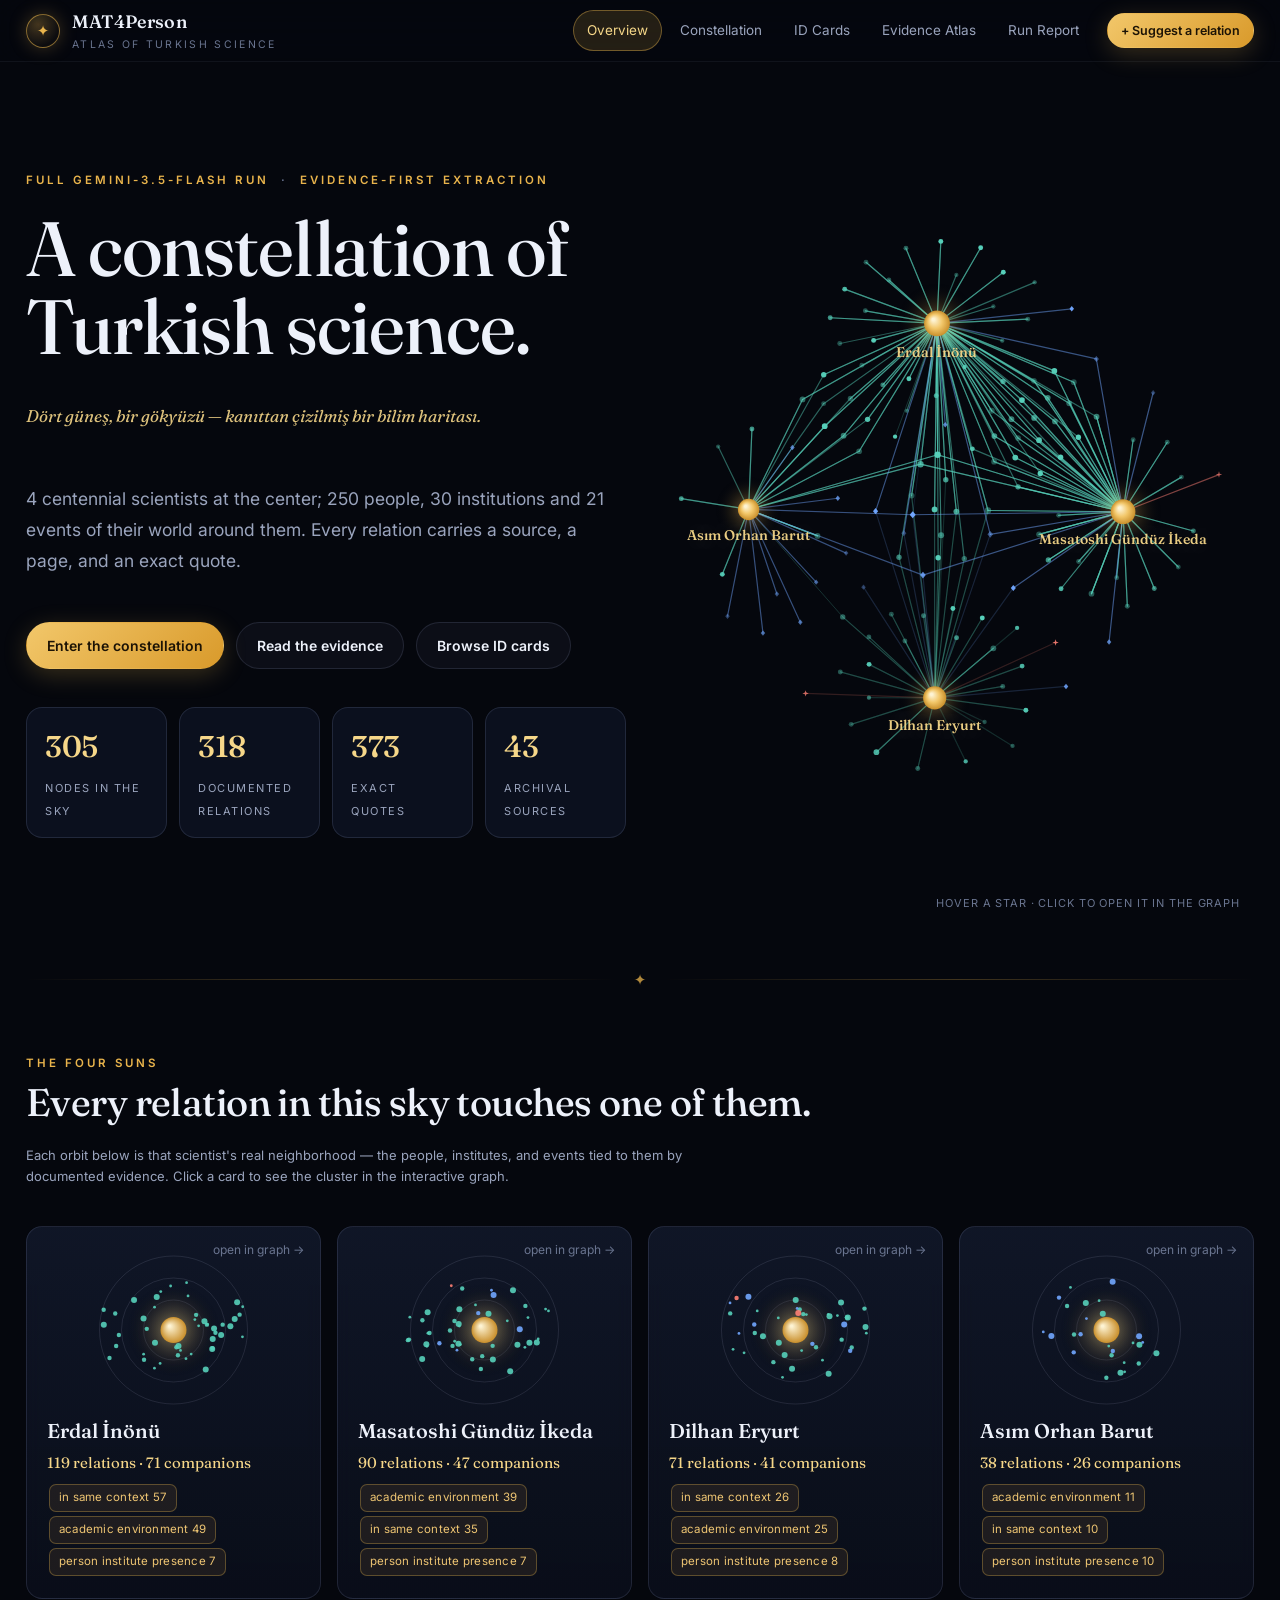
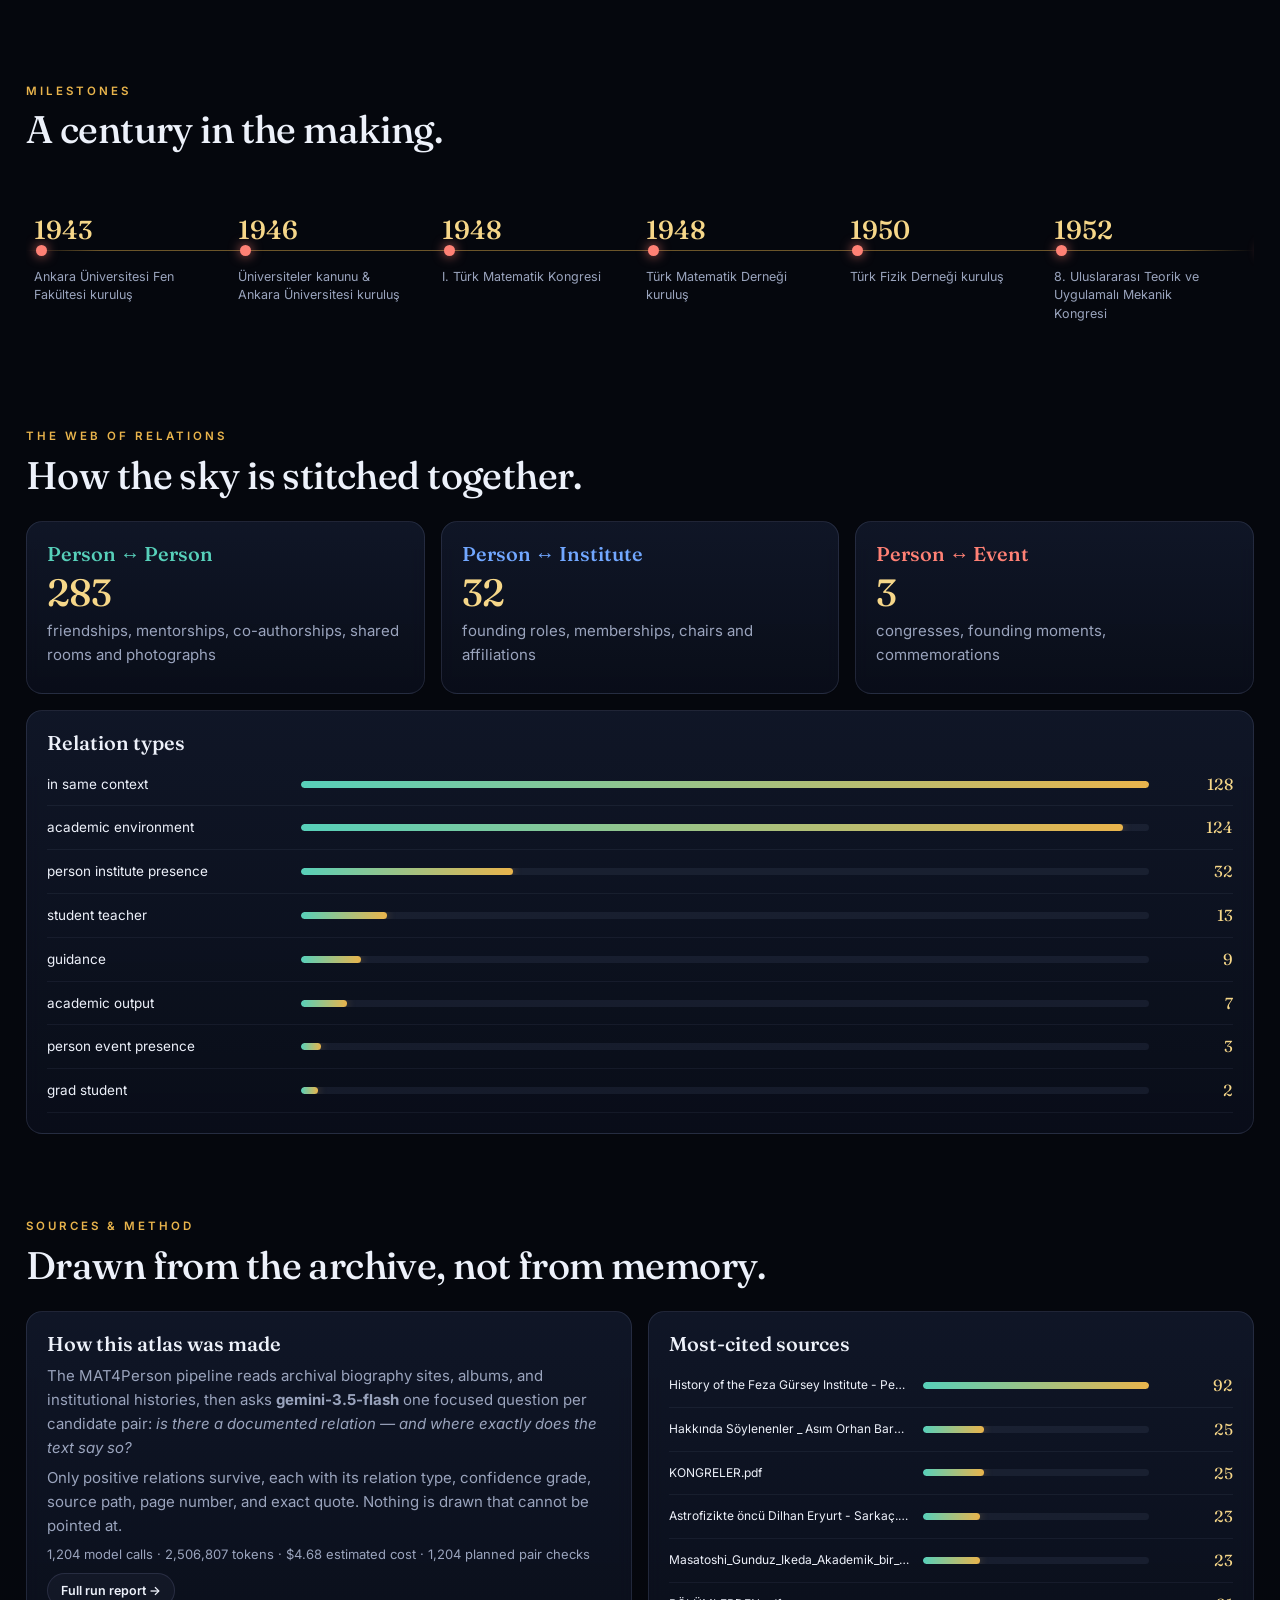
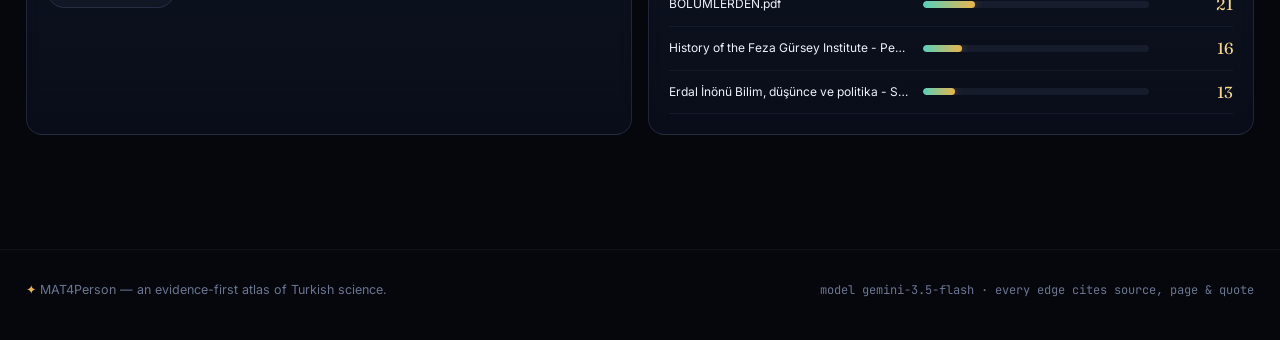
==== commit ecf35618: "Add a GitHub-based way for the public to suggest relations Static Pages sites have no backend, so su" ====
--- a/index.html
+++ b/index.html
@@ -19,13 +19,16 @@
     <span class="brand-mark">✦</span>
     <span><span class="brand-name">MAT4Person</span><span class="brand-sub">Atlas of Turkish Science</span></span>
   </a>
-  <nav class="nav">
-    <a href="index.html">Overview</a>
-    <a href="knowledge_graph.html">Constellation</a>
-    <a href="id_cards.html">ID Cards</a>
-    <a href="evidence_atlas.html">Evidence Atlas</a>
-    <a href="model_report.html">Run Report</a>
-  </nav>
+  <div class="topbar-right">
+    <nav class="nav">
+      <a href="index.html">Overview</a>
+      <a href="knowledge_graph.html">Constellation</a>
+      <a href="id_cards.html">ID Cards</a>
+      <a href="evidence_atlas.html">Evidence Atlas</a>
+      <a href="model_report.html">Run Report</a>
+    </nav>
+    <a class="btn mini contribute-btn" data-contribute-link target="_blank" rel="noopener">+ Suggest a relation</a>
+  </div>
 </header>
 
 <main class="wrap">
--- a/assets/styles.css
+++ b/assets/styles.css
@@ -53,6 +53,7 @@
 }
 .brand-name{font-family:var(--serif);font-weight:560;font-size:18px;letter-spacing:.01em}
 .brand-sub{display:block;font-size:10.5px;color:var(--faint);text-transform:uppercase;letter-spacing:.22em;margin-top:1px}
+.topbar-right{display:flex;align-items:center;gap:14px;flex-wrap:wrap;justify-content:flex-end}
 .nav{display:flex;gap:4px;flex-wrap:wrap}
 .nav a{
   padding:9px 13px;border-radius:999px;color:var(--muted);font-size:13.5px;
@@ -60,6 +61,7 @@
 }
 .nav a:hover{color:var(--ink);background:rgba(148,163,204,.08)}
 .nav a.active{color:var(--gold-2);border-color:rgba(233,180,76,.4);background:var(--gold-soft)}
+.contribute-btn{white-space:nowrap;flex:none}
 
 /* ---------- typography ---------- */
 .eyebrow{color:var(--gold);font-size:11.5px;font-weight:600;text-transform:uppercase;letter-spacing:.26em}
@@ -339,6 +341,10 @@
   .cols4{grid-template-columns:repeat(2,1fr)}
 }
 @media(max-width:960px){
+  .topbar{flex-wrap:wrap;row-gap:10px}
+  .topbar-right{width:100%;flex-direction:column;align-items:flex-start;justify-content:flex-start;gap:10px}
+  .topbar-right .nav{flex-wrap:nowrap;overflow-x:auto;max-width:100%;padding-bottom:2px}
+  .topbar-right .nav a{flex:none}
   .hero{grid-template-columns:1fr;min-height:0}
   .hero-viz{min-height:420px;border-top:1px solid var(--line-soft)}
   .app-shell{height:auto;grid-template-columns:1fr}
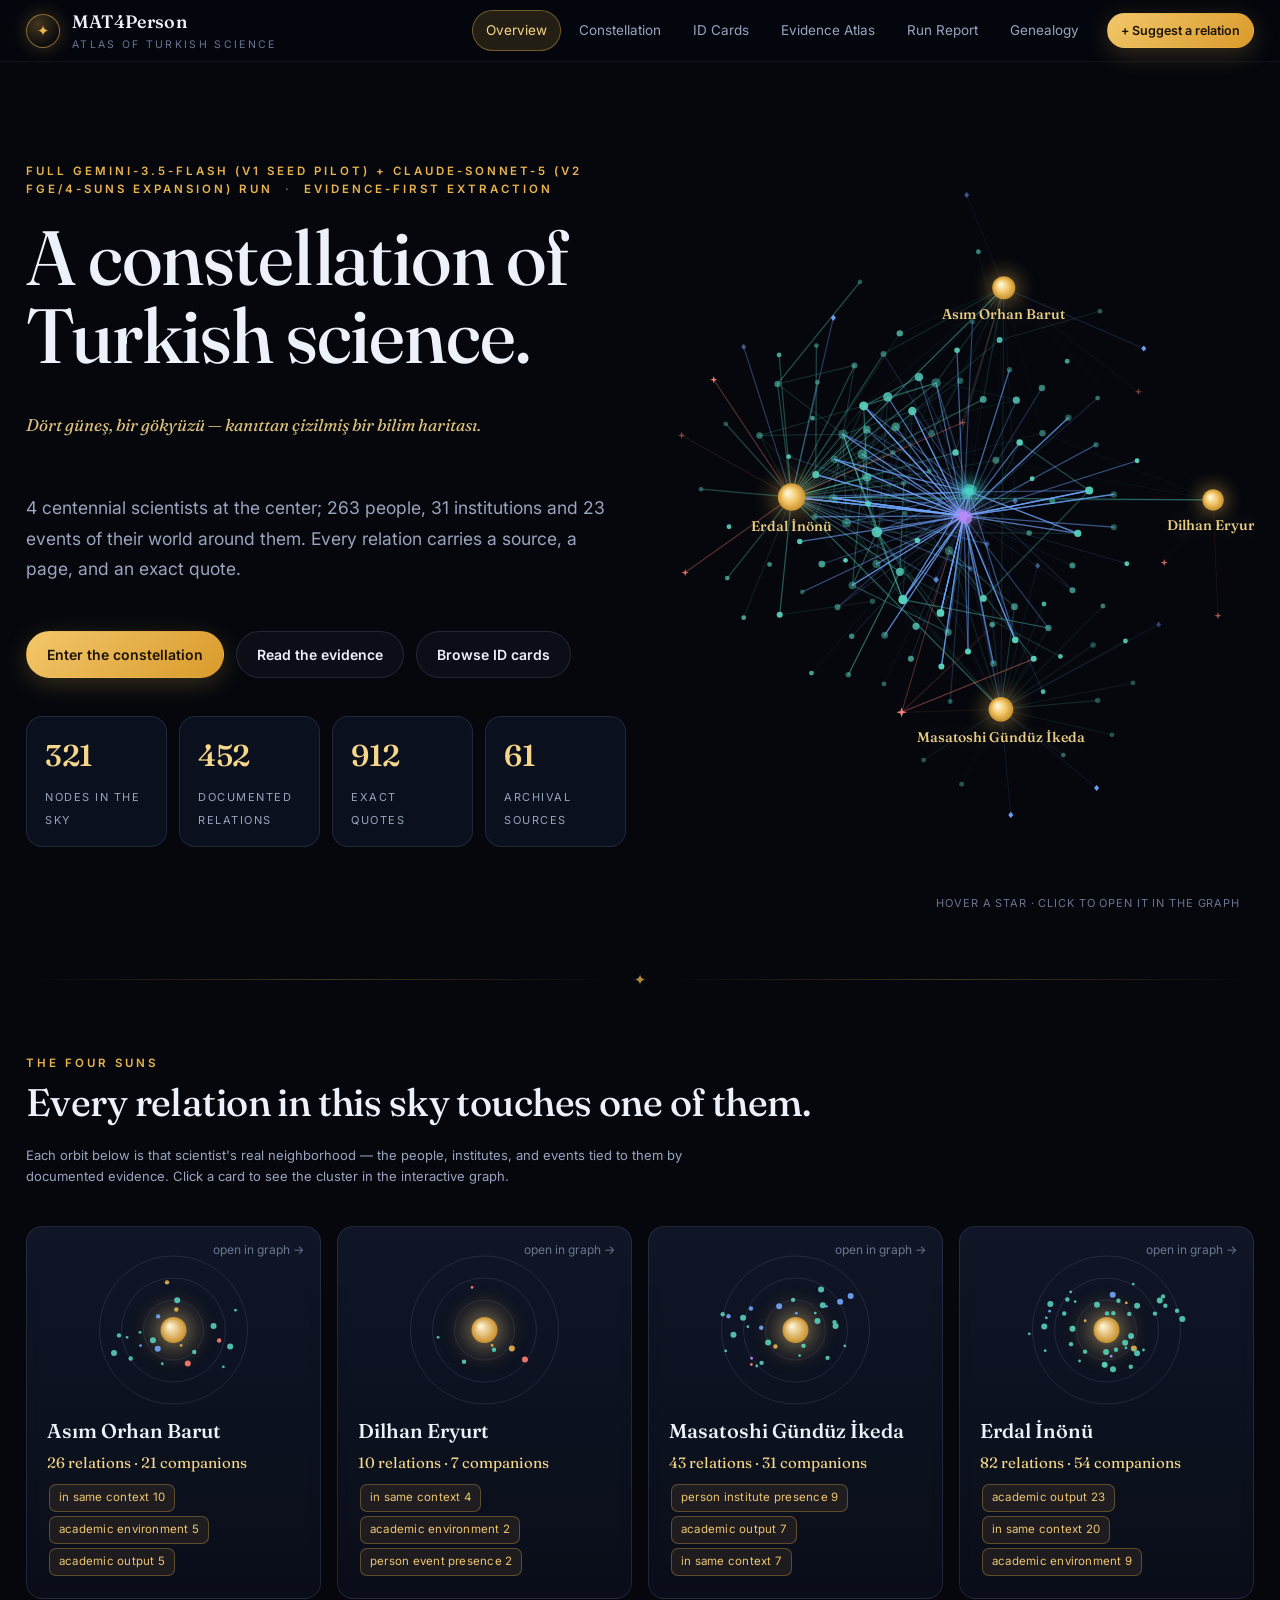
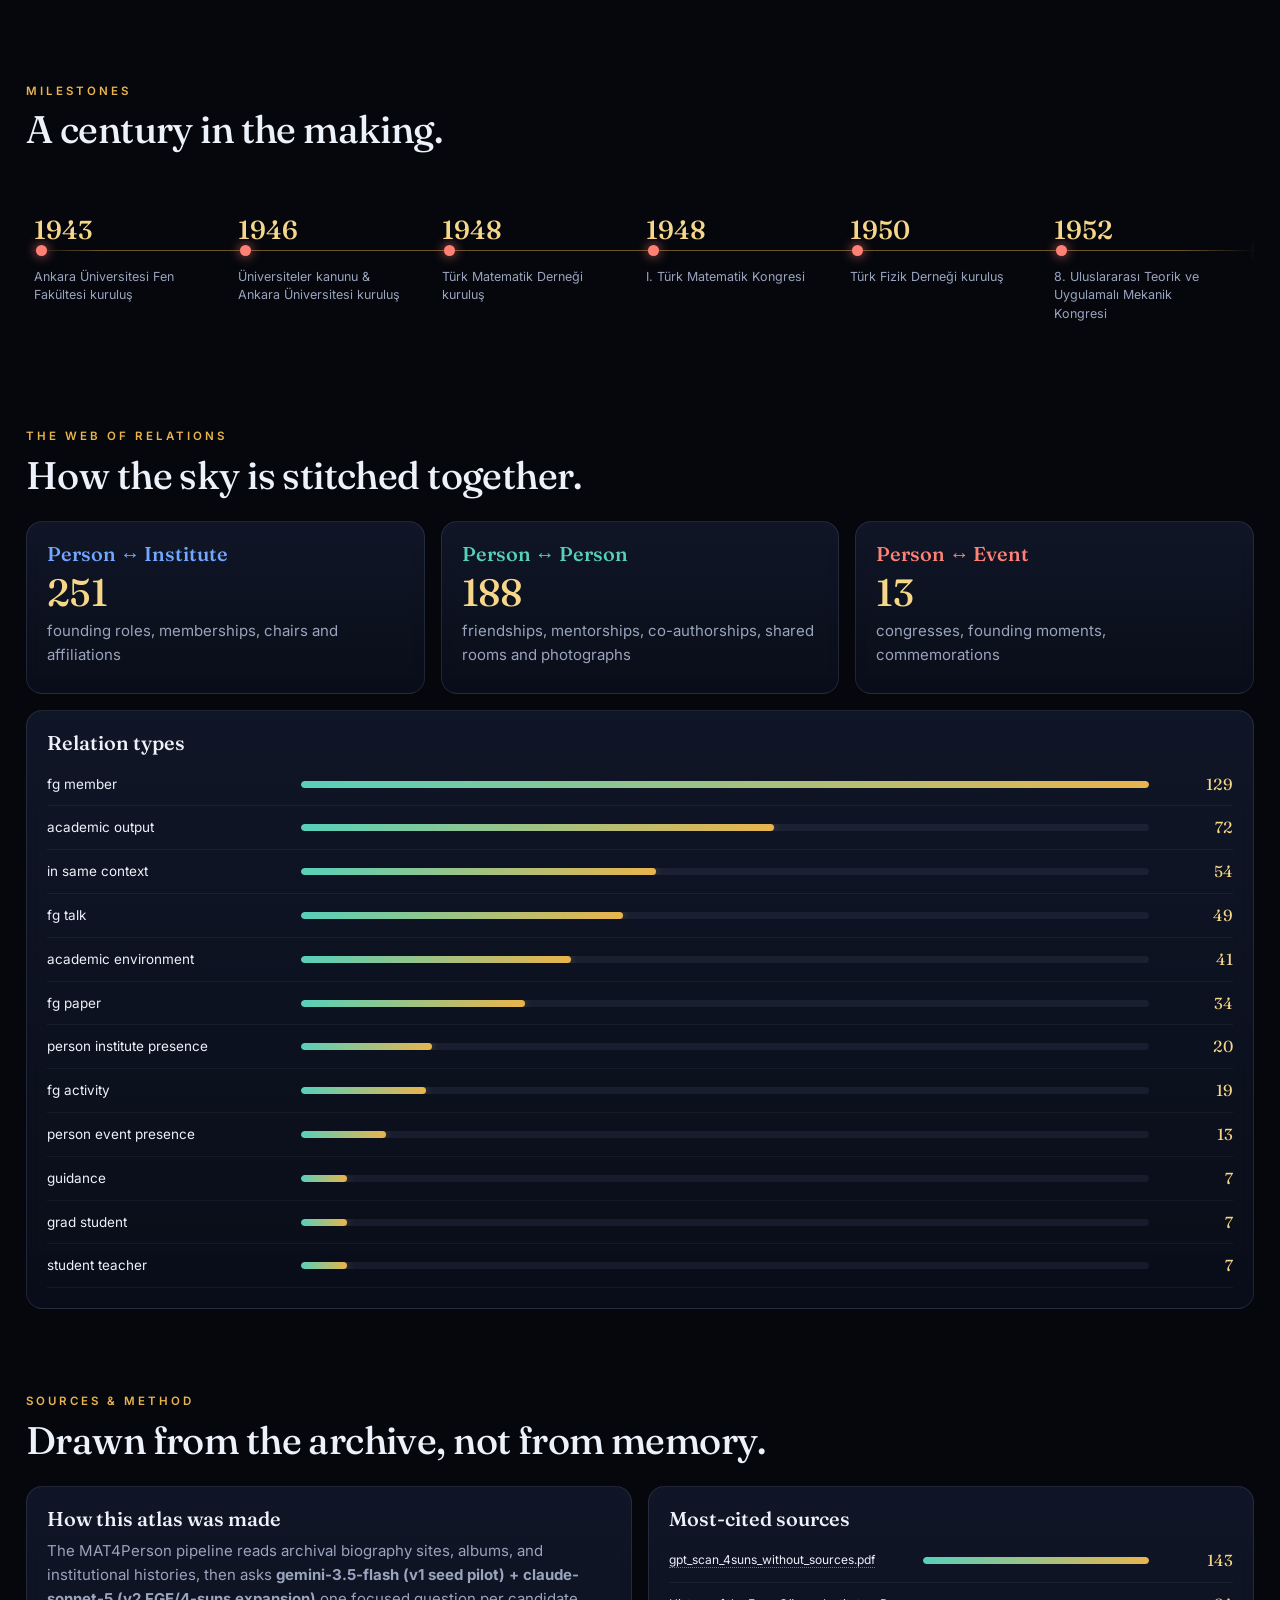
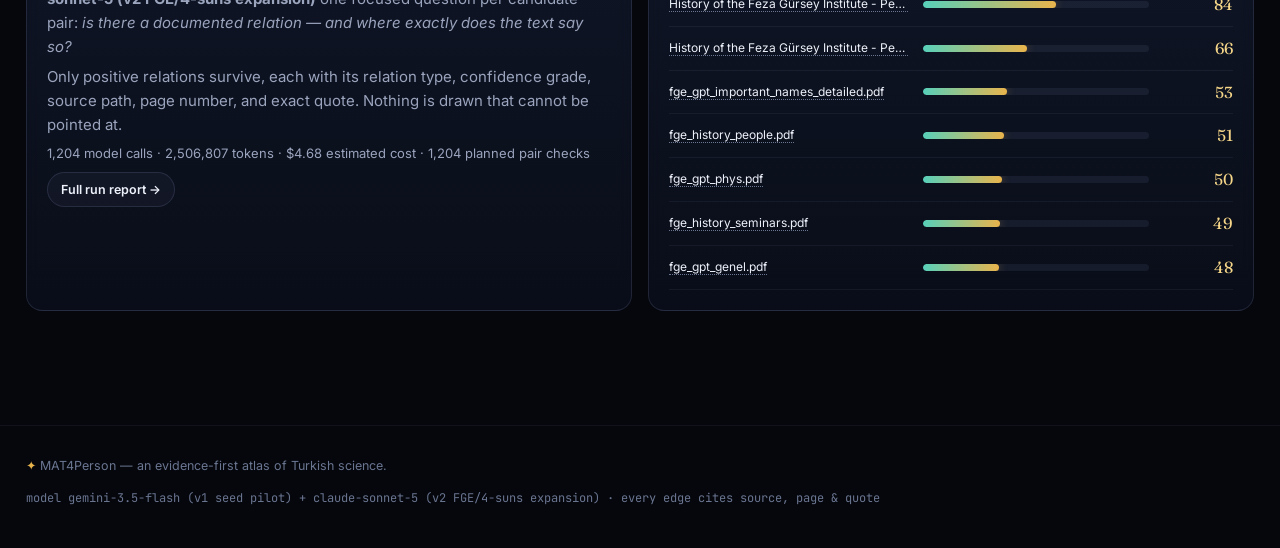
==== commit 2a67714f: "Link the academic genealogy page into the main site navigation academic_genealogy.html existed as a " ====
--- a/index.html
+++ b/index.html
@@ -26,6 +26,7 @@
       <a href="id_cards.html">ID Cards</a>
       <a href="evidence_atlas.html">Evidence Atlas</a>
       <a href="model_report.html">Run Report</a>
+      <a href="academic_genealogy.html">Genealogy</a>
     </nav>
     <a class="btn mini contribute-btn" data-contribute-link target="_blank" rel="noopener">+ Suggest a relation</a>
   </div>
--- a/assets/styles.css
+++ b/assets/styles.css
@@ -317,8 +317,10 @@
 .src-chip{
   display:inline-flex;align-items:center;gap:8px;max-width:100%;border:1px solid var(--line-soft);
   background:rgba(148,163,204,.05);border-radius:9px;padding:6px 10px;margin:3px 0;
-  font-family:var(--mono);font-size:11px;color:var(--muted);
-}
+  font-family:var(--mono);font-size:11px;color:var(--muted);text-decoration:none;
+}
+a.src-chip{cursor:pointer;transition:border-color .16s,color .16s,background .16s}
+a.src-chip:hover{border-color:rgba(233,180,76,.5);color:var(--gold-2);background:rgba(233,180,76,.06)}
 
 /* ---------- kpis (report) ---------- */
 .kpi-row{display:grid;grid-template-columns:repeat(auto-fit,minmax(170px,1fr));gap:12px;margin:18px 0}
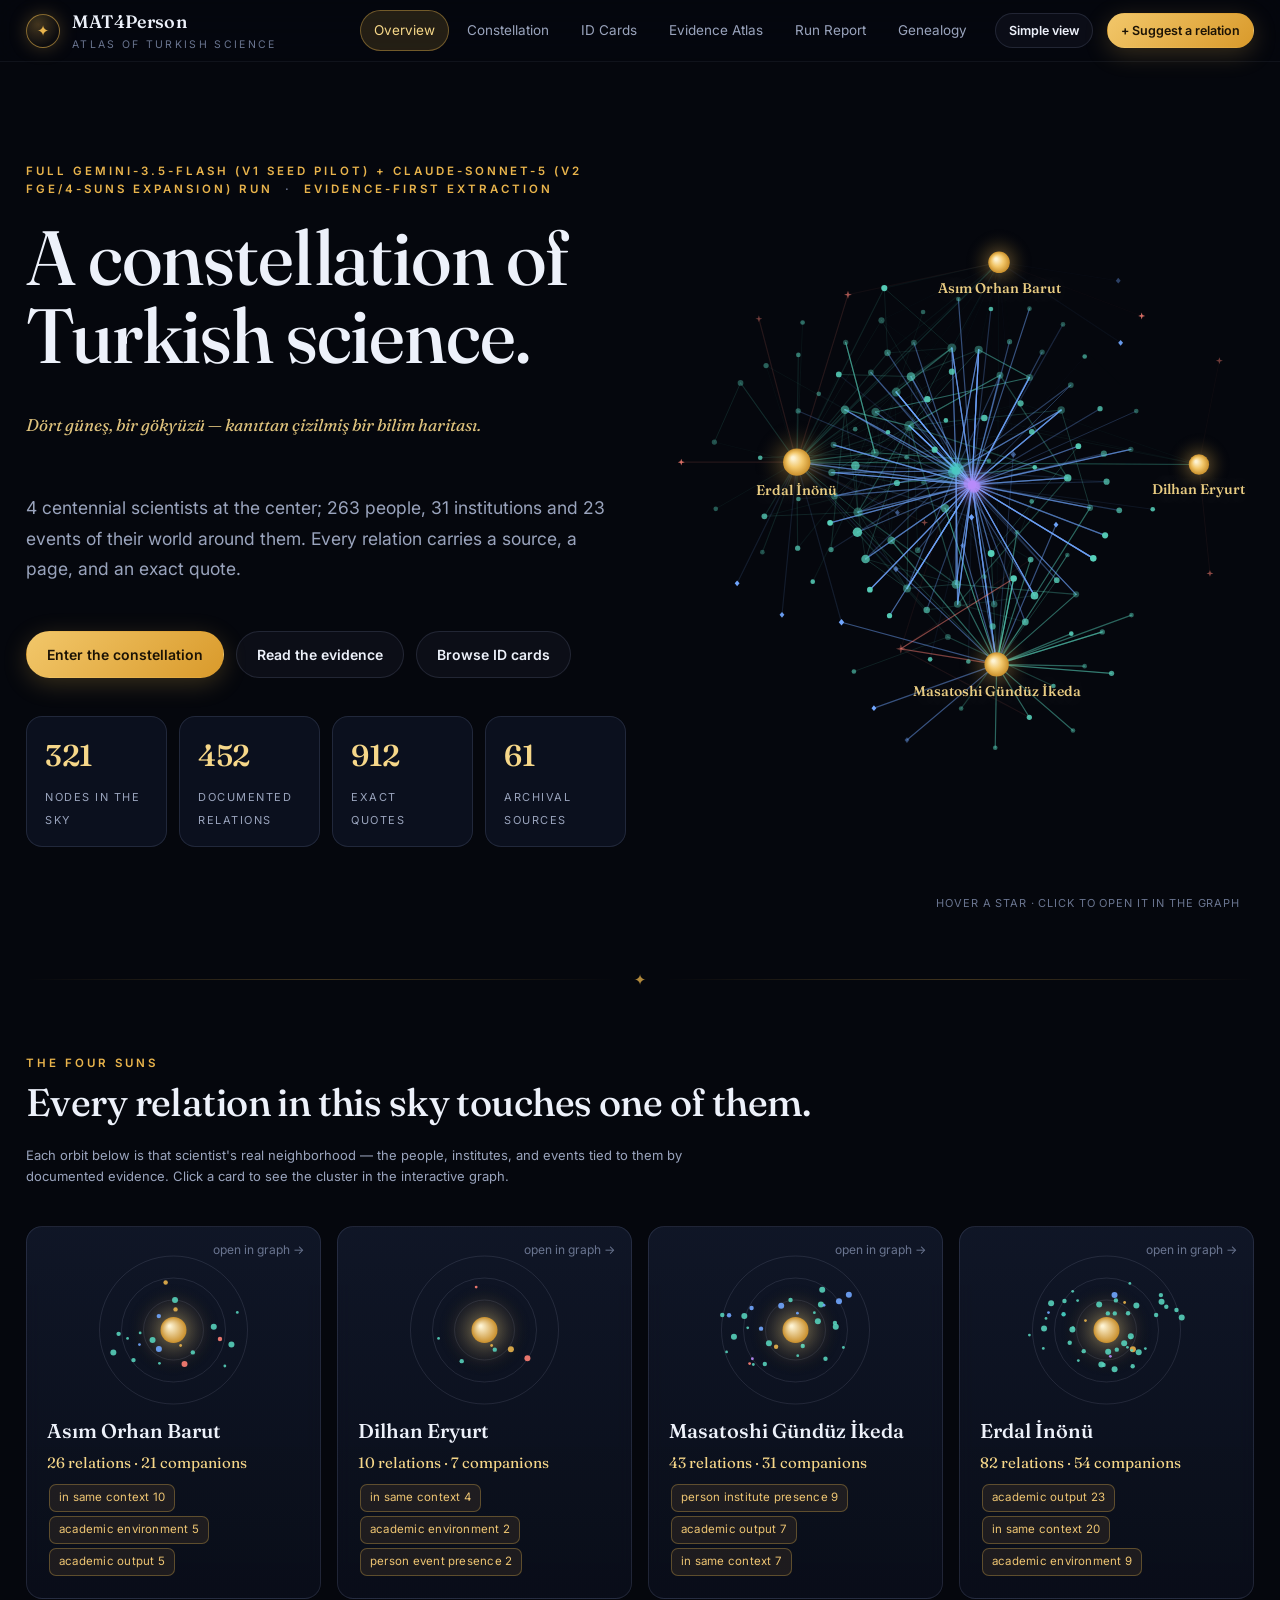
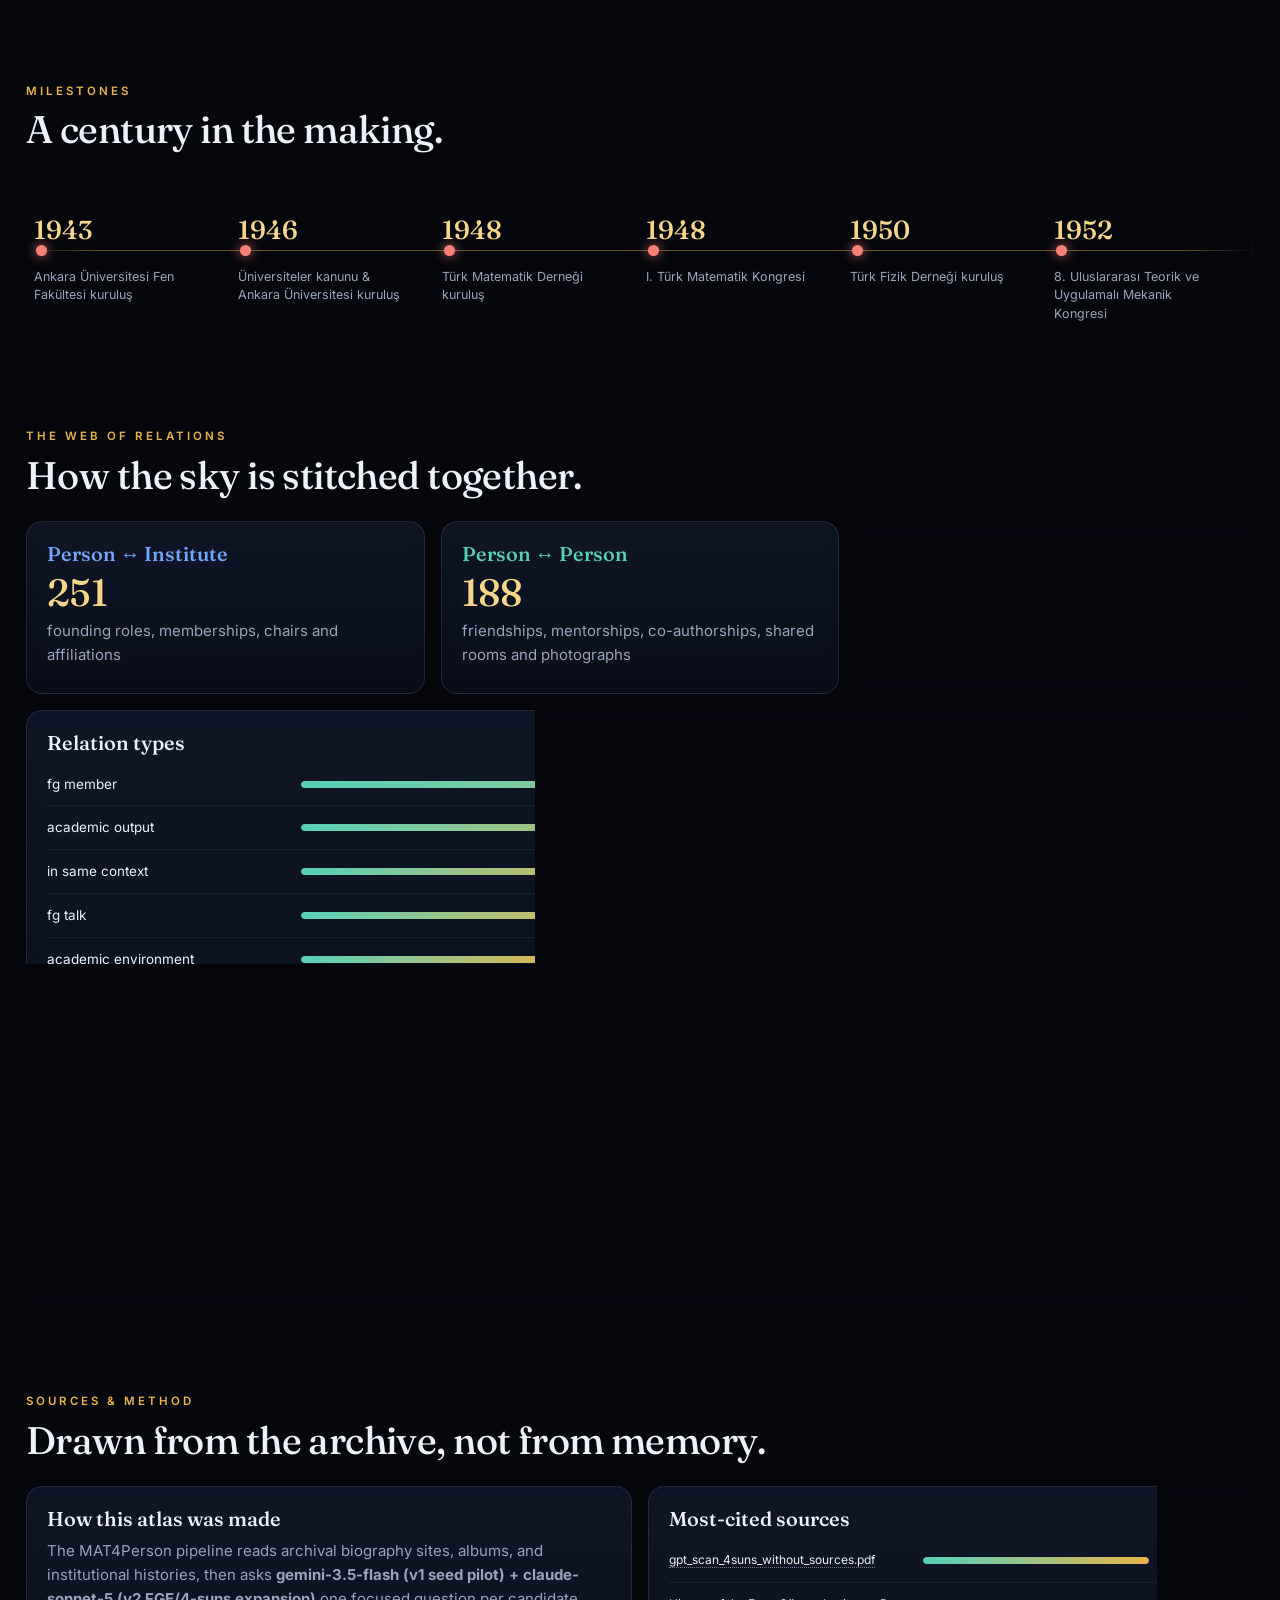
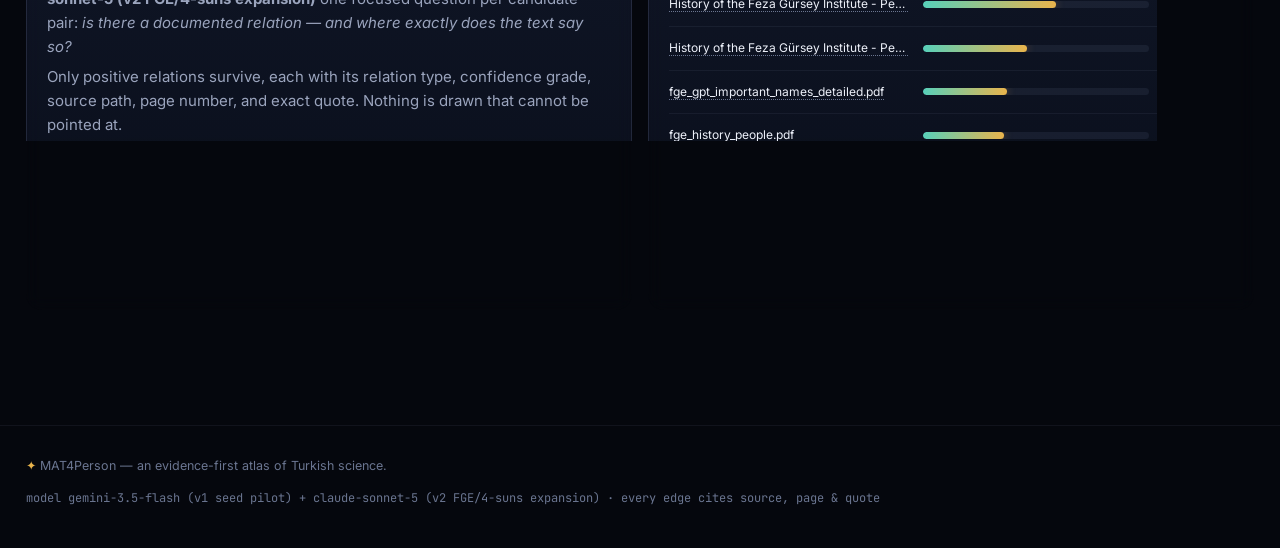
==== commit 33a421ec: "Add a simple view (simple.html) — same four-suns sky, one static page A lightweight alternative to t" ====
--- a/index.html
+++ b/index.html
@@ -28,6 +28,7 @@
       <a href="model_report.html">Run Report</a>
       <a href="academic_genealogy.html">Genealogy</a>
     </nav>
+    <a class="btn ghost mini" href="simple.html">Simple view</a>
     <a class="btn mini contribute-btn" data-contribute-link target="_blank" rel="noopener">+ Suggest a relation</a>
   </div>
 </header>
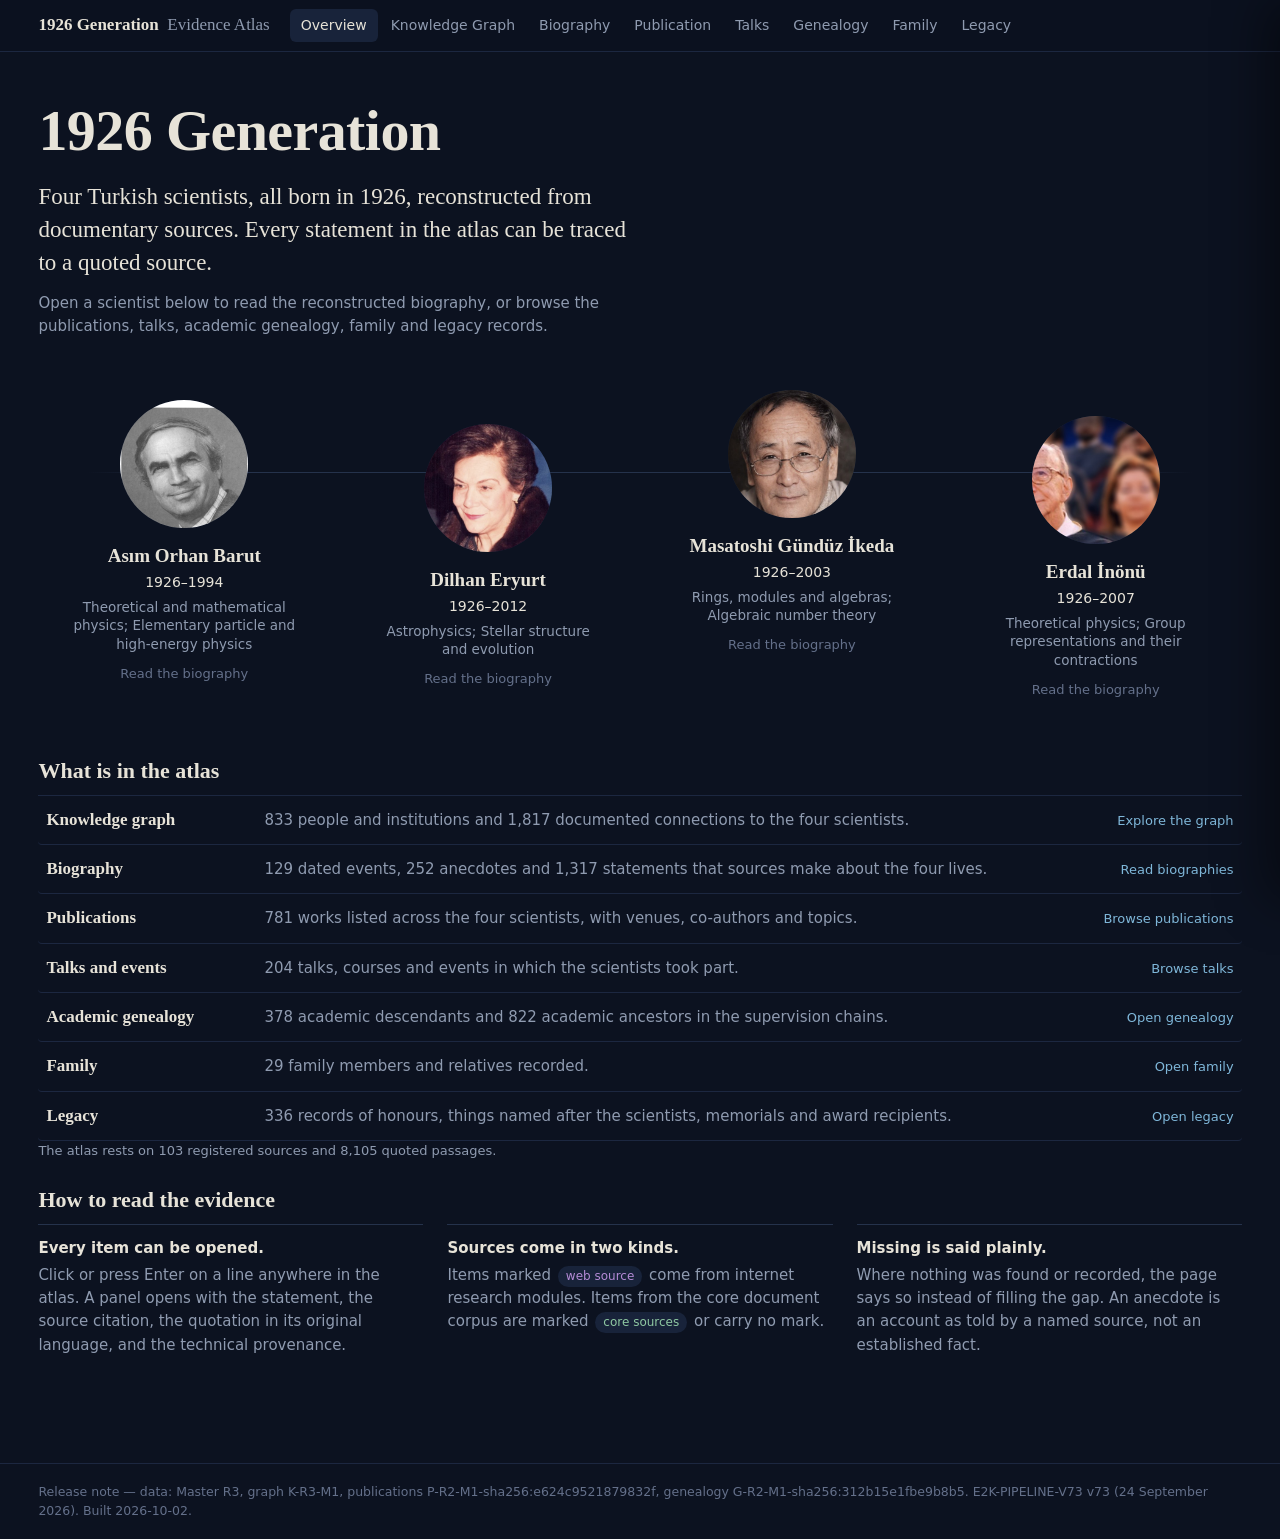
==== commit bdbc089a: "1926 Generation Evidence Atlas 1926 Generation Evidence Atlas" ====
--- a/index.html
+++ b/index.html
@@ -3,115 +3,2855 @@
 <head>
 <meta charset="utf-8">
 <meta name="viewport" content="width=device-width, initial-scale=1">
-<title>MAT4Person — A Constellation of Turkish Science</title>
-<meta name="description" content="An evidence-first knowledge graph of four centennial Turkish scientists and the people, institutions, and events around them.">
-<link rel="icon" href='data:image/svg+xml,<svg xmlns="http://www.w3.org/2000/svg" viewBox="0 0 24 24"><path fill="%23e9b44c" d="M12 0l2.6 9.4L24 12l-9.4 2.6L12 24l-2.6-9.4L0 12l9.4-2.6z"/></svg>'>
-<link rel="preconnect" href="https://fonts.googleapis.com">
-<link rel="preconnect" href="https://fonts.gstatic.com" crossorigin>
-<link href="https://fonts.googleapis.com/css2?family=Fraunces:ital,opsz,wght@0,9..144,300..700;1,9..144,300..700&family=Inter:wght@400;500;600;700&family=JetBrains+Mono:wght@400;600&display=swap" rel="stylesheet">
-<link rel="stylesheet" href="assets/styles.css">
+<title>1926 Generation — Evidence Atlas</title>
+<style>:root{--bg:#0c1220;--surface:#121a2b;--surface-2:#18233a;--line:#25324b;--line-soft:#1c2740;--text:#e7e3d8;--muted:#8f9bb0;--faint:#64708a;
+--sun:#f2c14e;--planet:#7fb7d9;--nebula:#b48bd6;--ember:#e58a6b;--leaf:#8fc9a3;
+--serif:"Iowan Old Style","Palatino Linotype",Palatino,"Book Antiqua",Georgia,serif;--sans:"Segoe UI",system-ui,-apple-system,"Helvetica Neue",Arial,sans-serif;
+--r:6px;--pad:clamp(16px,3vw,40px)}
+*{box-sizing:border-box}
+html{color-scheme:dark;background:var(--bg)}
+body{margin:0;background:var(--bg);color:var(--text);font:15px/1.55 var(--sans);-webkit-font-smoothing:antialiased}
+h1,h2,h3,h4{font-family:var(--serif);font-weight:600;line-height:1.2;margin:0;text-wrap:balance}
+h1{font-size:clamp(28px,4vw,46px);letter-spacing:-.01em}h2{font-size:22px}h3{font-size:17px}h4{font-size:15px}
+p{margin:0 0 .8em}a{color:var(--planet);text-decoration:none}a:hover{text-decoration:underline}
+button,input,select{font:inherit;color:inherit}
+:focus-visible{outline:2px solid var(--sun);outline-offset:2px;border-radius:3px}
+::selection{background:#35507a}
+*{scrollbar-color:#2b3954 transparent;scrollbar-width:thin}
+.num{font-variant-numeric:tabular-nums}
+.muted{color:var(--muted)}.faint{color:var(--faint)}.small{font-size:13px}
+/* top bar */
+#top{position:sticky;top:0;z-index:30;display:flex;align-items:center;gap:20px;padding:0 var(--pad);height:52px;background:rgba(12,18,32,.92);backdrop-filter:blur(8px);border-bottom:1px solid var(--line-soft)}
+#brand{font-family:var(--serif);font-size:17px;font-weight:600;color:var(--text);white-space:nowrap}
+#brand span{color:var(--muted);font-weight:400;margin-left:.5em}
+#nav{display:flex;gap:2px;overflow-x:auto;flex:1}
+#nav a{padding:6px 11px;border-radius:var(--r);color:var(--muted);white-space:nowrap;font-size:14px}
+#nav a:hover{color:var(--text);text-decoration:none;background:var(--surface)}
+#nav a[aria-current=page]{color:var(--text);background:var(--surface-2)}
+/* page frame */
+#page{padding:0 var(--pad) 80px;max-width:1500px;margin:0 auto}
+#page.wide{max-width:none}
+.intro{display:flex;flex-wrap:wrap;gap:8px 32px;align-items:baseline;padding:22px 0 14px;border-bottom:1px solid var(--line-soft);margin-bottom:18px}
+.intro h1{font-size:26px}.intro p{margin:0;color:var(--muted);max-width:75ch;flex:1 1 420px}
+.intro .stats{display:flex;gap:18px;color:var(--muted);font-size:13px}.intro .stats b{color:var(--text);font-weight:600;margin-right:4px}
+/* origin tabs */
+.otabs{display:flex;gap:4px;flex-wrap:wrap;margin:0 0 18px}
+.otabs button{background:none;border:1px solid transparent;border-radius:var(--r);padding:5px 12px;color:var(--muted);cursor:pointer}
+.otabs button:hover{color:var(--text);background:var(--surface)}
+.otabs button[aria-pressed=true]{color:var(--bg);background:var(--sun);font-weight:600}
+/* controls */
+.btn{background:var(--surface);border:1px solid var(--line);border-radius:var(--r);padding:5px 11px;color:var(--text);cursor:pointer}
+.btn:hover{background:var(--surface-2)}.btn[aria-pressed=true]{border-color:var(--sun);color:var(--sun)}.btn:disabled{opacity:.45;cursor:default}
+.field{background:var(--surface);border:1px solid var(--line);border-radius:var(--r);padding:5px 10px;color:var(--text);min-width:0}
+.field::placeholder{color:var(--faint)}
+select.field{padding-right:24px}
+.row{display:flex;gap:8px;flex-wrap:wrap;align-items:center}
+.chip{display:inline-block;padding:1px 8px;border-radius:99px;background:var(--surface-2);color:var(--muted);font-size:12px;white-space:nowrap}
+.chip.review{color:var(--ember)}.chip.web{color:var(--nebula)}.chip.core{color:var(--leaf)}
+/* sections, tables, lists */
+.section{margin:26px 0}.section>h2{margin-bottom:10px}
+.panel{background:var(--surface);border:1px solid var(--line-soft);border-radius:var(--r);padding:14px 16px}
+.cols{display:grid;gap:16px}.cols.c3{grid-template-columns:repeat(3,minmax(0,1fr))}.cols.c2{grid-template-columns:repeat(2,minmax(0,1fr))}
+@media(max-width:1000px){.cols.c3,.cols.c2{grid-template-columns:1fr}}
+table.t{width:100%;border-collapse:collapse;font-size:14px}
+table.t th{text-align:left;font-weight:600;color:var(--muted);padding:6px 8px;border-bottom:1px solid var(--line)}
+table.t td{padding:6px 8px;border-bottom:1px solid var(--line-soft);vertical-align:top}
+.tl{list-style:none;margin:0;padding:0}
+.tl li{display:grid;grid-template-columns:92px 1fr;gap:12px;padding:7px 6px;border-bottom:1px solid var(--line-soft);cursor:pointer;border-radius:4px}
+.tl li:hover{background:var(--surface)}.tl .when{color:var(--muted);font-variant-numeric:tabular-nums}
+.ll-head{display:flex;gap:10px;flex-wrap:wrap;align-items:center;margin-bottom:8px}.ll-head h2{margin-right:auto}
+.ll{list-style:none;margin:0;padding:0;counter-reset:none}
+.ll li{display:grid;grid-template-columns:46px 1fr;gap:10px;padding:8px 6px;border-bottom:1px solid var(--line-soft);cursor:pointer;border-radius:4px}
+.ll li:hover{background:var(--surface)}.ll .n{color:var(--faint);text-align:right;font-variant-numeric:tabular-nums}
+.ll-more{margin:12px 0;display:flex;gap:12px;align-items:center;color:var(--muted)}
+.empty{color:var(--muted);padding:18px 0}
+/* detail slide-over */
+#detail{position:fixed;top:0;right:0;bottom:0;width:min(520px,94vw);background:#0f1727;border-left:1px solid var(--line);z-index:60;transform:translateX(102%);transition:transform .18s ease;display:flex;flex-direction:column;box-shadow:-24px 0 48px rgba(0,0,0,.45)}
+#detail.open{transform:none}
+#detail header{display:flex;gap:12px;align-items:flex-start;padding:16px 18px 10px;border-bottom:1px solid var(--line-soft)}
+#detail header h3{flex:1;font-size:19px}
+#detail .body{overflow:auto;padding:14px 18px 40px}
+#detail .summary{background:var(--surface);border-radius:var(--r);padding:12px 14px;margin-bottom:14px}
+.ev{border-left:2px solid var(--line);padding:2px 0 2px 12px;margin:0 0 14px}
+.ev blockquote{margin:0 0 6px;font-family:var(--serif);font-size:15.5px;line-height:1.5}
+.ev .cite{color:var(--muted);font-size:13px}
+details.tech{margin-top:14px;color:var(--muted);font-size:12.5px}details.tech summary{cursor:pointer}
+details.tech code{font-family:ui-monospace,Consolas,monospace;font-size:12px;word-break:break-all}
+dl.kv{display:grid;grid-template-columns:max-content 1fr;gap:4px 14px;margin:0}dl.kv dt{color:var(--muted)}dl.kv dd{margin:0}
+footer#foot{padding:18px var(--pad);color:var(--faint);font-size:12.5px;border-top:1px solid var(--line-soft)}
+@media(prefers-reduced-motion:reduce){#detail{transition:none}}
+
+/* overview */
+.ov-hero{padding:44px 0 8px}
+.ov-lead{max-width:62ch}
+.ov-lead h1{font-size:clamp(34px,5vw,58px);margin-bottom:14px}
+.ov-statement{font-family:var(--serif);font-size:clamp(18px,2vw,23px);line-height:1.45;color:var(--text);margin:0 0 12px}
+.ov-suns{list-style:none;margin:46px 0 0;padding:0 0 12px;display:grid;grid-template-columns:repeat(4,minmax(0,1fr));gap:12px;position:relative}
+.ov-suns::before{content:"";position:absolute;left:4%;right:4%;top:88px;height:1px;background:linear-gradient(90deg,transparent,var(--line) 12%,var(--line) 88%,transparent)}
+.ov-sun:nth-child(1){margin-top:10px}.ov-sun:nth-child(2){margin-top:34px}.ov-sun:nth-child(3){margin-top:0}.ov-sun:nth-child(4){margin-top:26px}
+.ov-sunbtn{display:flex;flex-direction:column;align-items:center;text-align:center;gap:4px;width:100%;background:none;border:0;padding:6px 8px 12px;border-radius:var(--r);cursor:pointer;position:relative}
+.ov-orb{width:128px;height:128px;border-radius:50%;overflow:hidden;display:grid;place-items:center;background:var(--surface-2);margin-bottom:12px;
+  box-shadow:0 0 0 2px var(--bg),0 0 0 3px var(--tone),0 0 46px color-mix(in srgb,var(--tone) 30%,transparent);transition:box-shadow .2s ease,transform .2s ease}
+.ov-orb img{width:100%;height:100%;object-fit:cover;object-position:center 20%;display:block;filter:saturate(.9)}
+.ov-ini{font-family:var(--serif);font-size:36px;color:var(--tone)}
+.ov-sunbtn:hover .ov-orb,.ov-sunbtn:focus-visible .ov-orb{box-shadow:0 0 0 2px var(--bg),0 0 0 3px var(--tone),0 0 64px color-mix(in srgb,var(--tone) 50%,transparent);transform:translateY(-2px)}
+.ov-name{font-family:var(--serif);font-size:19px;font-weight:600;line-height:1.25}
+.ov-years{color:var(--tone);font-size:14px}
+.ov-field{color:var(--muted);font-size:13.5px;max-width:26ch;line-height:1.4}
+.ov-go{margin-top:6px;font-size:13px;color:var(--faint)}
+.ov-sunbtn:hover .ov-go{color:var(--text)}
+.ov-rows{list-style:none;margin:0;padding:0;border-top:1px solid var(--line-soft)}
+.ov-row{display:grid;grid-template-columns:200px 1fr auto;gap:6px 18px;align-items:baseline;padding:11px 8px;border-bottom:1px solid var(--line-soft);color:var(--text);border-radius:4px}
+.ov-row:hover{background:var(--surface);text-decoration:none}
+.ov-rname{font-family:var(--serif);font-size:17px;font-weight:600}
+.ov-rtext{color:var(--muted)}
+.ov-rgo{color:var(--planet);font-size:13px;white-space:nowrap}
+.ov-steps{margin:0;padding:0;list-style:none;display:grid;grid-template-columns:repeat(3,minmax(0,1fr));gap:24px;counter-reset:s}
+.ov-steps li{counter-increment:s;color:var(--muted);padding-top:12px;border-top:1px solid var(--line)}
+.ov-steps li b{display:block;color:var(--text);margin-bottom:4px;font-weight:600}
+.ov-steps .chip{margin:0 2px}
+@media(max-width:1000px){
+  .ov-suns{grid-template-columns:repeat(2,minmax(0,1fr));gap:22px 12px}.ov-suns::before{display:none}
+  .ov-sun:nth-child(n){margin-top:0}
+  .ov-row{grid-template-columns:1fr;gap:2px}.ov-steps{grid-template-columns:1fr;gap:14px}
+}
+@media(prefers-reduced-motion:reduce){.ov-orb{transition:none}}
+
+/* knowledge */
+/* Knowledge Graph page */
+#page[data-route=knowledge] .intro{padding:9px 0 7px;margin-bottom:7px;gap:4px 22px;align-items:baseline}
+#page[data-route=knowledge] .intro h1{font-size:20px}
+#page[data-route=knowledge] .intro p{font-size:13.5px;flex:1 1 380px;max-width:none;white-space:nowrap;overflow:hidden;text-overflow:ellipsis}
+#page[data-route=knowledge]{padding-bottom:40px}
+.kg-band{display:flex;flex-wrap:wrap;align-items:center;gap:6px 14px;padding:0 0 8px;scroll-margin-top:60px;font-size:13px}
+.kg-grp{display:flex;align-items:center;gap:2px;position:relative}
+.kg-lab{color:var(--faint);margin-right:5px;white-space:nowrap}
+.kg-tg{background:transparent;border:0;border-radius:5px;padding:4px 9px;color:var(--muted);cursor:pointer;white-space:nowrap;line-height:1.35;display:inline-flex;align-items:center;gap:6px}
+.kg-tg:hover{color:var(--text);background:var(--surface)}
+.kg-tg[aria-pressed=true]{color:var(--text);background:var(--surface-2)}
+.kg-tg.kg-origin[aria-pressed=true]{color:var(--bg);background:var(--sun);font-weight:600}
+.kg-band .kg-grp:not(.kg-searchbox){background:rgba(18,26,43,.55);border-radius:7px;padding:2px 3px 2px 9px}
+.kg-band .kg-grp[aria-label=Zoom]{padding-left:3px}
+.kg-z{min-width:30px;justify-content:center;color:var(--text)}
+.kg-ic{display:inline-block;width:9px;height:9px;border-radius:50%;background:var(--planet)}
+.kg-ic.i{border-radius:0;background:var(--nebula);clip-path:polygon(50% 0,100% 25%,100% 75%,50% 100%,0 75%,0 25%)}
+.kg-tg[aria-pressed=false] .kg-ic{opacity:.35}
+.kg-search{width:190px;padding:4px 10px;font-size:13px}
+.kg-results{position:absolute;top:calc(100% + 4px);left:0;z-index:25;width:min(380px,86vw);margin:0;padding:4px;list-style:none;background:#0f1727;border:1px solid var(--line);border-radius:var(--r);box-shadow:0 14px 34px rgba(0,0,0,.5);max-height:340px;overflow:auto}
+.kg-results li{display:flex;flex-direction:column;padding:5px 9px;border-radius:4px;cursor:pointer}
+.kg-results li:hover,.kg-results li[aria-selected=true]{background:var(--surface-2)}
+.kg-results li.none{color:var(--muted);cursor:default;background:none;font-size:12.5px}
+.kg-count{margin:0 0 0 auto;color:var(--muted);white-space:nowrap}
+.kg-count.is-filtered{color:var(--sun)}
+.kg-stage{position:relative;margin:0 calc(-1 * var(--pad));height:70vh;min-height:420px;overflow:hidden;border-top:1px solid var(--line-soft);border-bottom:1px solid var(--line-soft);background:#090e1a}
+.kg-canvas{display:block;width:100%;height:100%;cursor:grab;touch-action:none;outline-offset:-3px}
+.kg-tip{position:absolute;z-index:5;pointer-events:none;max-width:340px;background:rgba(15,23,39,.96);border:1px solid var(--line);border-radius:5px;padding:5px 9px;font-size:12.5px;line-height:1.4;box-shadow:0 8px 22px rgba(0,0,0,.45)}
+.kg-tip b{display:block;font-weight:600}.kg-tip span{color:var(--muted)}
+.kg-hint{position:absolute;left:var(--pad);bottom:8px;color:var(--faint);font-size:12px;pointer-events:none;text-shadow:0 0 6px #090e1a}
+.kg-hint{transition:opacity .4s}.kg-hint.off{opacity:0}
+.kg-sr{position:absolute;width:1px;height:1px;overflow:hidden;clip-path:inset(50%)}
+.kg-below{display:grid;gap:16px;margin-top:16px}
+.kg-below h2{font-size:18px}
+.kg-fhead{display:flex;flex-wrap:wrap;gap:6px 14px;align-items:baseline;margin-bottom:8px}.kg-fhead .btn{margin-left:auto;font-size:13px}
+.kg-fgrid{display:grid;grid-template-columns:repeat(auto-fit,minmax(300px,1fr));gap:10px 26px;max-height:440px;overflow:auto}
+.kg-fg:first-child{grid-row:span 2}
+.kg-fg h4{font-family:var(--sans);font-size:12.5px;font-weight:600;color:var(--muted);margin:0 0 3px}
+.kg-fg-b{display:flex;flex-wrap:wrap;gap:3px;align-items:center;font-size:13px}
+.kg-fg .kg-tg{padding:3px 8px;border:1px solid var(--line-soft)}
+.kg-fg .kg-tg[aria-pressed=false]{text-decoration:line-through;text-decoration-color:var(--faint);color:var(--faint);border-color:transparent}
+.kg-n{color:var(--faint);font-size:12px}
+.kg-dash{display:inline-flex}
+.kg-year{width:74px;padding:3px 6px;font-size:13px;-moz-appearance:textfield;appearance:textfield}
+.kg-year::-webkit-inner-spin-button,.kg-year::-webkit-outer-spin-button{-webkit-appearance:none;margin:0}
+.kg-yl{color:var(--muted);margin-right:6px}
+.kg-fg select.field{font-size:13px;padding:3px 24px 3px 8px}
+.kg-dirs{display:grid;grid-template-columns:repeat(2,minmax(0,1fr));gap:16px}
+.kg-dir{max-height:470px;overflow:auto;padding-top:4px}
+.kg-dir .section{margin:0}.kg-dir .ll-head{position:sticky;top:-4px;background:var(--surface);padding:8px 0 6px;z-index:2;margin-bottom:2px}
+.kg-dir .ll li{padding:5px 6px;font-size:14px}.kg-dir .ll li:hover{background:var(--surface-2)}
+.kg-dr{display:flex;justify-content:space-between;gap:12px;align-items:baseline}.kg-dr .chip{margin-left:8px}.kg-dr>span:last-child{white-space:nowrap}
+.kg-ochip{color:var(--sun)}
+.kg-two{display:grid;grid-template-columns:minmax(0,1fr) minmax(0,1fr);gap:16px;align-items:start}
+.kg-legend ul{list-style:none;margin:0;padding:0;font-size:13.5px}
+.kg-legend li{display:flex;align-items:center;gap:10px;padding:2px 0}
+.kg-sw{display:inline-flex;width:46px;justify-content:center;flex:none}
+.kg-leg-cols{display:grid;grid-template-columns:repeat(auto-fit,minmax(230px,1fr));gap:8px 20px;margin-top:8px}
+.kg-keys p{margin:0 0 .5em}
+.kg-method h2{margin-bottom:8px}.kg-method p{font-size:14px}
+.kg-rules summary{cursor:pointer;color:var(--planet);font-size:14px}
+.kg-scroll{max-height:380px;overflow:auto;margin-top:8px}.kg-scroll table.t{font-size:13px}.kg-scroll table+table{margin-top:14px}
+/* detail panel content */
+.kg-detail{margin-bottom:14px}.kg-detail .row{margin-bottom:12px}.kg-detail .btn{font-size:13px;padding:3px 10px}
+.kg-rel h4{font-family:var(--sans);font-size:13px;color:var(--muted);margin:0 0 4px}
+.kg-rel.section{margin:0}.kg-rel .ll-head h2{font-family:var(--sans);font-size:13px;color:var(--muted)}
+.kg-rows{list-style:none;margin:0;padding:0;max-height:330px;overflow:auto}
+.kg-rows li,.kg-rel .ll li{padding:5px 6px;border-bottom:1px solid var(--line-soft);cursor:pointer;border-radius:4px;font-size:13.5px}
+.kg-rows li:hover{background:var(--surface)}
+.kg-rel .ll{max-height:330px;overflow:auto}.kg-rel .ll li{grid-template-columns:34px 1fr}
+.kg-er-l{font-weight:600}.kg-er .chip{margin-left:6px}
+.kg-kv{margin-top:8px;font-size:14px}
+#detail .summary p:last-child{margin-bottom:0}
+@media(max-width:1000px){.kg-dirs,.kg-two{grid-template-columns:1fr}.kg-count{margin-left:0}.kg-hint{display:none}#page[data-route=knowledge] .intro p{white-space:normal}}
+
+/* biography */
+.bio-card{display:grid;grid-template-columns:168px minmax(0,1fr);gap:26px;padding:20px 22px;background:var(--surface);border:1px solid var(--line-soft);border-radius:var(--r);margin-bottom:16px}
+.bio-portrait{width:168px;height:208px;padding:0;border:0;border-radius:var(--r);overflow:hidden;background:var(--surface-2);cursor:pointer;display:block;align-self:start}
+.bio-portrait img{width:100%;height:100%;object-fit:cover;object-position:center 20%;display:block}
+.bio-portrait:hover{outline:2px solid var(--line)}
+.bio-noportrait{color:var(--faint);font-size:13px}
+.bio-main h2{font-size:30px;margin-bottom:2px}
+.bio-forms{margin:0 0 12px}
+.bio-facts{display:block;padding:8px 10px;margin:0 -10px;border-radius:var(--r);cursor:pointer}
+.bio-facts:hover,.bio-facts:focus-visible{background:var(--surface-2)}
+.bio-facts dl.kv{grid-template-columns:128px 1fr;gap:6px 14px}
+.bio-actions{margin-top:14px;gap:14px}
+.bio-dl{border-color:var(--sun);color:var(--sun);background:rgba(242,193,78,.1);padding:7px 16px;font-weight:600}
+.bio-dl:hover{background:rgba(242,193,78,.2)}
+.bio-index{position:sticky;top:52px;z-index:20;display:flex;flex-wrap:wrap;gap:4px 6px;align-items:center;padding:8px 0;margin:0 0 4px;background:var(--bg);border-bottom:1px solid var(--line-soft)}
+.bio-index .btn{background:none;border-color:transparent;color:var(--text);padding:3px 9px;font-size:13.5px}
+.bio-index .btn:hover{background:var(--surface-2)}
+.bio-jump{margin-right:4px}
+.bio-sec{scroll-margin-top:104px}
+.bio-note{margin:-4px 0 10px;max-width:80ch}
+.bio-filter{margin:0 0 10px;gap:4px}
+.bio-filter .btn{background:none;border-color:transparent;color:var(--muted);padding:3px 10px;font-size:13.5px}
+.bio-filter .btn[aria-pressed=true]{background:var(--surface-2);border-color:var(--sun);color:var(--sun)}
+.tl li>span:last-child{min-width:0}
+.tl .chip{margin-left:4px;vertical-align:1px}
+.bio-item{min-width:0}
+.bio-title{font-weight:600}
+.bio-excerpt{color:var(--muted);display:-webkit-box;-webkit-line-clamp:2;-webkit-box-orient:vertical;overflow:hidden;margin-top:2px}
+.bio-claimtext{color:var(--text)}
+.bio-chips{display:flex;gap:6px;margin-top:3px;flex-wrap:wrap}
+.bio-original{border-left:2px solid var(--line);padding-left:10px;font-family:var(--serif);font-size:15px}
+.bio-extra{margin:0 0 14px;padding:0 2px}
+@media(max-width:700px){.bio-card{grid-template-columns:1fr}.bio-portrait{width:132px;height:164px}}
+@media(max-width:1000px){.bio-facts dl.kv{grid-template-columns:110px 1fr}}
+
+/* publication */
+.pub-analytics{margin-top:4px;align-items:stretch}
+.pub-panel{display:flex;flex-direction:column;min-width:0}
+.pub-panel h3{font-size:16px;margin-bottom:2px}
+.pub-note-h{margin:0 0 8px}
+.pub-scroll{overflow:auto}
+table.pub-co{font-size:13.5px}
+table.pub-co th,table.pub-co td{padding:5px 6px}
+table.pub-co td:first-child,table.pub-co th:first-child{width:26px}
+table.pub-co .r{text-align:right}
+.pub-venues{list-style:none;margin:0;padding:0 4px 0 0;flex:1 1 0;min-height:220px;overflow:auto;font-size:13.5px}
+.pub-venues li{display:flex;gap:10px;justify-content:space-between;padding:4px 0;border-bottom:1px solid var(--line-soft)}
+.pub-venues li span:first-child{min-width:0;overflow-wrap:anywhere}
+.pub-charts{gap:10px}
+.pub-charts h3{margin-bottom:4px}
+.pub-charts p{margin:2px 0 0}
+.pub-ref{overflow-wrap:anywhere}
+.pub-au{color:var(--text)}.pub-yr{color:var(--sun);font-variant-numeric:tabular-nums}
+.pub-ti{color:var(--text)}.pub-ve{color:var(--muted)}
+.pub-meta{display:flex;gap:4px 12px;flex-wrap:wrap;align-items:center;color:var(--faint);font-size:12.5px;margin-top:2px}
+.pub-role{color:var(--muted)}
+.pub-facts{margin:0 0 .8em}
+.pub-note{color:var(--muted)}
+.pub-metrics{margin-top:34px}
+.pub-metrics summary{cursor:pointer;font-family:var(--serif);font-size:18px;font-weight:600;margin-bottom:8px}
+.pub-metrics td.num{white-space:normal}
+.longlist .ll-head .btn[aria-pressed]{white-space:nowrap}
+.pub-list .ll-head input[type=search],.tk-list .ll-head input[type=search]{width:210px}
+.pub-list .ll-head select.field,.tk-list .ll-head select.field{font-size:14px;max-width:190px}
+.pub-charts svg,.tk-panel svg{max-width:480px}
+
+/* talks */
+.tk-analytics{margin-top:4px;align-items:stretch}
+.tk-panel{min-width:0}
+.tk-panel h3{font-size:16px;margin-bottom:2px}
+.tk-note-h{margin:0 0 8px}
+.tk-row{display:grid;grid-template-columns:118px 1fr;gap:12px}
+.tk-when{color:var(--sun);font-size:13.5px;padding-top:1px}
+.tk-title{overflow-wrap:anywhere}
+.tk-meta{display:flex;gap:4px 12px;flex-wrap:wrap;align-items:center;font-size:12.5px;color:var(--muted);margin-top:2px}
+.tk-kind{color:var(--planet)}
+.tk-place{font-size:13.5px;overflow-wrap:anywhere}
+.tk-ppl{margin-top:2px}
+.tk-basis{color:var(--ember);margin-top:3px}
+.tk-facts{margin:0 0 .8em}
+.tk-h{margin:14px 0 6px}
+.tk-people{margin:0;padding-left:18px}
+.tk-people li{margin:2px 0}
+.tk-note{margin-top:12px}
+@media(max-width:700px){.tk-row{grid-template-columns:1fr;gap:2px}}
+.tk-panel svg{max-width:480px}
+
+/* genealogy */
+.gen-banner{padding:2px 0 12px}
+.gen-banner h2{font-size:21px;margin-bottom:6px}
+.gen-banner p{margin:0 0 10px;max-width:110ch;color:var(--text)}
+.gen-stats{display:flex;flex-wrap:wrap;gap:6px 22px;color:var(--muted);font-size:13.5px}
+.gen-stats b{color:var(--sun);font-weight:600;font-size:17px;font-family:var(--serif)}
+.gen-bar{display:flex;flex-direction:column;gap:8px;margin:4px 0 12px}
+.gen-bar .field,.gen-bar .btn{font-size:13.5px}
+.gen-switch{display:inline-flex;border:1px solid var(--line);border-radius:var(--r);overflow:hidden}
+.gen-switch .btn{border:0;border-radius:0;background:var(--surface);color:var(--muted);padding:6px 14px}
+.gen-switch .btn[aria-pressed=true]{background:var(--sun);color:var(--bg);font-weight:600}
+.gen-branch{max-width:340px}.gen-inst{max-width:230px}.gen-search{width:200px}
+.gen-sep{width:1px;height:20px;background:var(--line);margin:0 4px}
+.gen-main{display:grid;grid-template-columns:minmax(0,1fr) 310px;gap:16px;align-items:start}
+@media(max-width:1100px){.gen-main{grid-template-columns:1fr}}
+.gen-canvas{position:relative;height:clamp(480px,calc(100vh - 96px),900px);background:radial-gradient(circle at 50% 50%,#101a2e 0,#0b111d 78%);border:1px solid var(--line-soft);border-radius:var(--r);overflow:hidden;overscroll-behavior:contain}
+.gen-svg{width:100%;height:100%;display:block;cursor:grab;touch-action:none;user-select:none;-webkit-user-select:none}
+.gen-svg.panning{cursor:grabbing}
+.gen-tools{position:absolute;top:10px;left:10px;display:flex;gap:12px;flex-wrap:wrap}
+.gen-zoom,.gen-actions{display:flex;gap:4px}
+.gen-tools .btn{min-width:32px;padding:4px 9px;background:rgba(18,26,43,.92);font-size:13.5px}
+.gen-status{position:absolute;left:10px;bottom:8px;pointer-events:none;background:rgba(12,18,32,.75);padding:1px 6px;border-radius:4px}
+.gen-svg .ring{fill:none;stroke:var(--line-soft);stroke-width:1;vector-effect:non-scaling-stroke}
+.gen-svg .ring1{stroke:#34466a}
+.gen-svg .ring-sib{stroke-dasharray:2 5;stroke:#2a3a59}
+.gen-svg .unres-arc{fill:none;stroke:var(--ember);stroke-width:2;stroke-dasharray:3 4;vector-effect:non-scaling-stroke;opacity:.8}
+.gen-svg .edge .ln{fill:none;stroke:#5b6f94;stroke-width:1.2;vector-effect:non-scaling-stroke}
+.gen-svg .edge .hit{fill:none;stroke:transparent;stroke-width:11;vector-effect:non-scaling-stroke;pointer-events:stroke;cursor:pointer}
+.gen-svg .edge.nontree .ln{stroke:#43557a;stroke-width:.9}
+.gen-svg .e-formal_masters .ln{stroke-dasharray:9 4}
+.gen-svg .e-co_supervision .ln{stroke-dasharray:8 3 2 3}
+.gen-svg .e-contextual_mentorship .ln,.gen-svg .e-sibling .ln{stroke-dasharray:1.5 4;stroke-linecap:round}
+.gen-svg .e-sibling .ln{stroke:#4a5876}
+.gen-svg .e-advisor_cross .ln{stroke-dasharray:4 4;stroke:#4d5f86}
+.gen-svg .e-g1_registry .ln{stroke:var(--leaf);stroke-width:1.8}
+.gen-svg .e-g1_other .ln{stroke:var(--leaf);stroke-width:1.8;stroke-dasharray:9 4}
+.gen-svg .edge.contested .ln{stroke:var(--ember)}
+.gen-svg .edge:hover .ln{stroke:var(--text)}
+.gen-svg .edge.onpath .ln{stroke:var(--sun);stroke-width:2.2}
+.gen-svg .edge.sel .ln{stroke:var(--sun);stroke-width:3}
+.gen-svg .edge.dim{opacity:.16}
+.gen-svg .node{cursor:pointer}
+.gen-svg .node .hit{fill:transparent}
+.gen-svg .node .dot{stroke:var(--bg);stroke-width:1.2;vector-effect:non-scaling-stroke}
+.gen-svg .n-origin .dot{fill:var(--sun)}
+.gen-svg .n-future .dot{fill:var(--planet)}
+.gen-svg .n-future.n-hollow .dot{fill:#0c1220;stroke:var(--planet);stroke-width:1.6}
+.gen-svg .n-past .dot{fill:var(--nebula)}
+.gen-svg .n-g1 .dot{fill:var(--leaf)}
+.gen-svg .n-sibling .dot{fill:#0c1220;stroke:var(--muted);stroke-width:1.2}
+.gen-svg .n-unres .dot{fill:#0c1220;stroke:var(--ember);stroke-width:1.6;stroke-dasharray:2 2}
+.gen-svg .endring{fill:none;stroke:var(--ember);stroke-width:1.3;vector-effect:non-scaling-stroke}
+.gen-svg .colring{fill:none;stroke:var(--text);stroke-width:1.2;stroke-dasharray:2 2;vector-effect:non-scaling-stroke}
+.gen-svg .node:hover .dot{stroke:var(--text);stroke-width:1.8}
+.gen-svg .node.onpath .dot{stroke:var(--sun);stroke-width:2}
+.gen-svg .node.sel .dot{stroke:var(--sun);stroke-width:3.2}
+.gen-svg .node.hitq .dot{stroke:var(--text);stroke-width:2}
+.gen-svg .node.dim{opacity:.18}
+.gen-svg .lab{font:11.5px var(--sans);fill:var(--muted);pointer-events:none;paint-order:stroke;stroke:#0b111d;stroke-width:3.5px;stroke-linejoin:round}
+.gen-svg .l-origin{font:600 15px var(--serif);fill:var(--sun)}
+.gen-svg .l-g1{fill:var(--text);font-weight:600}
+.gen-svg .l-sibling{fill:var(--faint);font-size:10.5px}
+.gen-svg .l-ring{fill:var(--faint);font-size:10.5px}
+.gen-svg .l-unres{fill:var(--ember)}
+.gen-side{font-size:13.5px;display:flex;flex-direction:column;gap:14px}
+.gen-side h3{font-size:15px;margin-bottom:6px}
+.gen-read{background:var(--surface);border:1px solid var(--line-soft);border-radius:var(--r);padding:12px 14px}
+.gen-read p{margin:0 0 7px;color:var(--muted)}.gen-read p:last-child{margin-bottom:0}
+.gen-read .gen-showing{color:var(--text)}.gen-read .gen-plain{color:var(--text);border-top:1px solid var(--line-soft);padding-top:7px}
+.gen-legend ul{list-style:none;margin:0;padding:0;display:grid;gap:4px;color:var(--muted)}
+.gen-legend li{display:grid;grid-template-columns:34px 1fr;gap:8px;align-items:center}
+.gen-key{display:block;justify-self:center}
+.gen-key.k-node{width:11px;height:11px;border-radius:50%;background:var(--planet)}
+.gen-key.k-origin{background:var(--sun);width:14px;height:14px}.gen-key.k-g1{background:var(--leaf)}.gen-key.k-past{background:var(--nebula)}
+.gen-key.k-sib{background:none;border:1.5px solid var(--muted);width:8px;height:8px}
+.gen-key.k-end{background:var(--nebula);box-shadow:0 0 0 2px var(--bg),0 0 0 3.5px var(--ember)}
+.gen-key.k-hollow{background:none;border:2px solid var(--planet)}
+.gen-key.k-unres{background:none;border:2px dashed var(--ember)}
+.gen-key.k-line{width:30px;height:0;border-top:2px solid #6f84ab;border-radius:0}
+.gen-key.k-dash{border-top-style:dashed}.gen-key.k-dot{border-top-style:dotted}
+.gen-key.k-longdash{border-top:0;height:2px;background:repeating-linear-gradient(90deg,#6f84ab 0 9px,transparent 9px 13px)}
+.gen-key.k-dashdot{border-top:0;height:2px;background:repeating-linear-gradient(90deg,#6f84ab 0 8px,transparent 8px 11px,#6f84ab 11px 13px,transparent 13px 16px)}
+.gen-key.k-contested{border-top-color:var(--ember)}.gen-key.k-path{border-top:3px solid var(--sun)}
+.gen-kv{margin:10px 0 6px;font-size:14px}
+.gen-li{display:flex;flex-wrap:wrap;gap:4px 10px;align-items:baseline}
+.gen-li .gen-thesis{flex-basis:100%;color:var(--faint);font-size:13px;font-style:italic}
+.gen-row{cursor:pointer}.gen-row:hover td{background:var(--surface)}
+.gen-scroll{overflow-x:auto}
+.gen-metrics td.num,.gen-metrics th:not(:first-child){text-align:right}
+.gen-variants{margin-top:12px;font-size:13.5px}
+.gen-dossier{display:flex;gap:14px;flex-wrap:wrap;align-items:center}.gen-dossier p{margin:0}
+.gen-key.k-g1line{border-top-color:var(--leaf)}
+.gen-key.k-g1dash{background:repeating-linear-gradient(90deg,var(--leaf) 0 9px,transparent 9px 13px)}
+
+/* family */
+.fam-lead{max-width:110ch;margin:0 0 12px}
+.fam-canvas{position:relative;height:clamp(380px,58vh,620px);background:radial-gradient(circle at 50% 45%,#101a2e 0,#0b111d 80%);border:1px solid var(--line-soft);border-radius:var(--r);overflow:hidden;overscroll-behavior:contain}
+.fam-svg{width:100%;height:100%;display:block;cursor:grab;touch-action:none;user-select:none;-webkit-user-select:none}
+.fam-svg.panning{cursor:grabbing}
+.fam-zoom{position:absolute;top:10px;left:10px;display:flex;gap:4px}
+.fam-zoom .btn{min-width:32px;padding:4px 9px;background:rgba(18,26,43,.92)}
+.fam-svg .fam-rowlab{font:11.5px var(--sans);fill:var(--faint)}
+.fam-node{cursor:pointer;outline:none}
+.fam-node rect{fill:var(--surface-2);stroke:var(--line);stroke-width:1}
+.fam-node .nm{font:600 13px var(--sans);fill:var(--text);pointer-events:none}
+.fam-node .sb{font:11.5px var(--sans);fill:var(--muted);pointer-events:none}
+.fam-node:hover rect,.fam-node:focus-visible rect{stroke:var(--text)}
+.fam-origin rect{fill:#2a2413;stroke:var(--sun);stroke-width:1.5}
+.fam-origin .nm{fill:var(--sun);font:600 14px var(--serif)}
+.fam-loose rect{stroke-dasharray:4 3;fill:var(--surface)}
+.fam-node.sel rect{stroke:var(--sun);stroke-width:2.5}
+.fam-edge .ln{fill:none;stroke:var(--planet);stroke-width:1.5}
+.fam-edge .hit{fill:none;stroke:transparent;stroke-width:13;pointer-events:stroke;cursor:pointer}
+.fe-spouse_of .ln{stroke:var(--nebula)}
+.fe-sibling_of .ln{stroke:var(--leaf)}
+.fe-other .ln{stroke:var(--faint);stroke-dasharray:1.5 5;stroke-linecap:round}
+.fb-derived .ln{stroke-dasharray:7 4}
+.fe-other.fb-derived .ln{stroke-dasharray:1.5 5}
+.fs-unresolved .ln{stroke:var(--ember)}
+.fam-edge:hover .ln{stroke:var(--text)}
+.fam-edge.sel .ln{stroke:var(--sun);stroke-width:2.4}
+.fam-legend{display:flex;flex-wrap:wrap;gap:6px 18px;margin:10px 0 2px}
+.fam-keyi{display:inline-flex;align-items:center;gap:7px}
+.fam-key{display:inline-block;width:26px;height:0;border-top:2px solid var(--planet)}
+.fam-key.k-spouse{border-top:5px double var(--nebula)}.fam-key.k-sibling{border-top-color:var(--leaf)}
+.fam-key.k-other{border-top:2px dotted var(--faint)}.fam-key.k-derived{border-top:2px dashed var(--muted)}.fam-key.k-unres{border-top-color:var(--ember)}
+.fam-hint{margin:2px 0 0}
+.fam-row{cursor:pointer}.fam-row:hover td{background:var(--surface)}
+.fam-scroll{overflow-x:auto}
+.fam-list{list-style:none;margin:0;padding:0}
+.fam-list li{display:flex;flex-direction:column;gap:2px;padding:9px 6px;border-bottom:1px solid var(--line-soft);border-radius:4px}
+.fam-list li.fam-row:hover{background:var(--surface)}
+.fam-who{display:flex;gap:10px;align-items:baseline;flex-wrap:wrap}
+.fam-kv{margin:10px 0;font-size:14px}
+.fam-rl{margin:8px 0 0;padding-left:18px;color:var(--muted)}
+.fam-img{max-width:100%;border-radius:var(--r);margin:6px 0}
+
+/* legacy */
+.lg-index{position:sticky;top:52px;z-index:20;display:flex;flex-wrap:wrap;gap:4px 6px;align-items:center;padding:8px 0;margin:0 0 4px;background:var(--bg);border-bottom:1px solid var(--line-soft)}
+.lg-index .btn{background:none;border-color:transparent;color:var(--text);padding:3px 9px;font-size:13.5px}
+.lg-index .btn:hover{background:var(--surface-2)}
+.lg-jump{margin-right:4px}
+.lg-sec{scroll-margin-top:104px}
+.lg-note{margin:-4px 0 10px;max-width:80ch}
+.lg-list,.lg-gaps{list-style:none;margin:0;padding:0}
+.lg-list li{padding:8px 6px;border-bottom:1px solid var(--line-soft);cursor:pointer;border-radius:4px}
+.lg-list li:hover{background:var(--surface)}
+.lg-item{min-width:0}
+.lg-clamp{display:-webkit-box;-webkit-line-clamp:2;-webkit-box-orient:vertical;overflow:hidden}
+.lg-groups{display:grid;gap:18px}
+.lg-group h3{margin-bottom:4px}
+.lg-gn{font-family:var(--sans);font-weight:400}
+.lg-click{cursor:pointer}.lg-click:hover td{background:var(--surface)}
+.lg-gaps li{padding:10px 6px;border-bottom:1px solid var(--line-soft)}
+.lg-gap-item{font-weight:600;margin-bottom:2px}
+.lg-extra{margin:0 0 14px;padding:0 2px}
+.lg-extra dd .chip{vertical-align:baseline}
+</style>
 </head>
 <body>
-<canvas class="sky" aria-hidden="true"></canvas>
-
-<header class="topbar">
-  <a class="brand" href="index.html">
-    <span class="brand-mark">✦</span>
-    <span><span class="brand-name">MAT4Person</span><span class="brand-sub">Atlas of Turkish Science</span></span>
-  </a>
-  <div class="topbar-right">
-    <nav class="nav">
-      <a href="index.html">Overview</a>
-      <a href="knowledge_graph.html">Constellation</a>
-      <a href="id_cards.html">ID Cards</a>
-      <a href="evidence_atlas.html">Evidence Atlas</a>
-      <a href="model_report.html">Run Report</a>
-      <a href="academic_genealogy.html">Genealogy</a>
-    </nav>
-    <a class="btn ghost mini" href="simple.html">Simple view</a>
-    <a class="btn mini contribute-btn" data-contribute-link target="_blank" rel="noopener">+ Suggest a relation</a>
-  </div>
-</header>
-
-<main class="wrap">
-  <section class="hero">
-    <div class="headline">
-      <div class="eyebrow">Full <span data-model>model</span> run <span class="sep">·</span> evidence-first extraction</div>
-      <h1 class="display h1">A constellation of Turkish science.</h1>
-      <p class="flourish">Dört güneş, bir gökyüzü — kanıttan çizilmiş bir bilim haritası.</p>
-      <p class="lead" id="heroLead">Four centennial scientists at the center; the people, institutions, and events of their world around them. Every relation carries a source, a page, and an exact quote.</p>
-      <div class="actions">
-        <a class="btn" href="knowledge_graph.html">Enter the constellation</a>
-        <a class="btn ghost" href="evidence_atlas.html">Read the evidence</a>
-        <a class="btn ghost" href="id_cards.html">Browse ID cards</a>
-      </div>
-      <div id="stats" class="stat-strip"></div>
-    </div>
-    <div class="hero-viz">
-      <canvas id="heroCanvas"></canvas>
-      <div class="hero-hint">Hover a star · click to open it in the graph</div>
-    </div>
-  </section>
-
-  <div class="divider">✦</div>
-
-  <section class="section">
-    <div class="section-head">
-      <div class="eyebrow">The four suns</div>
-      <h2 class="display h2">Every relation in this sky touches one of them.</h2>
-      <p class="meta" style="max-width:660px">Each orbit below is that scientist's real neighborhood — the people, institutes, and events tied to them by documented evidence. Click a card to see the cluster in the interactive graph.</p>
-    </div>
-    <div id="suns" class="grid cols4"></div>
-  </section>
-
-  <section class="section">
-    <div class="section-head">
-      <div class="eyebrow">Milestones</div>
-      <h2 class="display h2">A century in the making.</h2>
-    </div>
-    <div id="timeline" class="timeline"></div>
-  </section>
-
-  <section class="section">
-    <div class="section-head">
-      <div class="eyebrow">The web of relations</div>
-      <h2 class="display h2">How the sky is stitched together.</h2>
-    </div>
-    <div class="grid cols3" id="familyCards"></div>
-    <div class="card" style="margin-top:16px">
-      <h3>Relation types</h3>
-      <div id="types"></div>
-    </div>
-  </section>
-
-  <section class="section">
-    <div class="section-head">
-      <div class="eyebrow">Sources &amp; method</div>
-      <h2 class="display h2">Drawn from the archive, not from memory.</h2>
-    </div>
-    <div class="grid cols2">
-      <div class="card">
-        <h3>How this atlas was made</h3>
-        <p>The MAT4Person pipeline reads archival biography sites, albums, and institutional histories, then asks <b data-model>the model</b> one focused question per candidate pair: <i>is there a documented relation — and where exactly does the text say so?</i></p>
-        <p>Only positive relations survive, each with its relation type, confidence grade, source path, page number, and exact quote. Nothing is drawn that cannot be pointed at.</p>
-        <p id="methodStats" class="meta"></p>
-        <div class="actions"><a class="btn ghost mini" href="model_report.html">Full run report →</a></div>
-      </div>
-      <div class="card">
-        <h3>Most-cited sources</h3>
-        <div id="sources"></div>
-      </div>
-    </div>
-  </section>
-</main>
-
-<footer class="footer">
-  <div><span class="star">✦</span> MAT4Person — an evidence-first atlas of Turkish science.</div>
-  <div class="mono">model <span data-model></span> · every edge cites source, page &amp; quote</div>
-</footer>
-
-<script src="assets/data.js"></script>
-<script src="assets/common.js"></script>
-<script src="assets/index.js"></script>
+<header id="top"><a id="brand" href="#/overview"></a><nav id="nav" aria-label="Primary"></nav></header>
+<main id="page"></main>
+<aside id="detail" aria-hidden="true" aria-label="Details"><header><h3></h3><button class="btn" id="detail-close" aria-label="Close details">Close</button></header><div class="body"></div></aside>
+<footer id="foot"></footer>
+<script>window.__DATA__={"meta":{"title":"1926 Generation","subtitle":"Evidence Atlas","pipeline":"E2K-PIPELINE-V73 v73 (24 September 2026)","master":"R3","k":"K-R3-M1","module_p":"P-R2-M1-sha256:e624c9521879832f","module_g":"G-R2-M1-sha256:312b15e1fbe9b8b5","modules_ef":"E-R2-M1 / F-R2-M1","counts":{"sources":103,"evidence":8105,"objects":1266,"works_events":980,"relations":1371,"records":4772,"claims":1484,"graph_nodes":833,"graph_edges":1817,"works_listed":781,"activities":204,"genealogy_future":378,"genealogy_past":822},"build_date":"2026-10-02"},"origins":[{"id":"OR-BARUT","node_id":"OBJ-OR-BARUT","label":"Asım Orhan Barut","file":"Barut","born":"24 June 1926, Malatya","died":"5 December 1994, Denver, Colorado","name_forms":["Asım Barut","Asim Barut","Asim O. Barut","A. O. Barut"],"fields":["Theoretical and mathematical physics","Elementary particle and high-energy physics","Foundations of quantum mechanics and electrodynamics","Symmetry and dynamical group theory","Electron theory and scattering theory","Non-quark composite models of hadrons"],"affiliations":["University of Colorado at Boulder","Eidgenössische Technische Hochschule Zürich (ETH Zürich)"],"degree":"PhD, Eidgenössische Technische Hochschule Zürich (ETH Zürich) (1952)","portrait":"barut","portrait_record":"SPR-00502","portrait_ev":["EVD-SRC-BARUT-0005-00001"],"portrait_source":"SRC-BARUT-0005","cv_file":"Reconstructed_Academic_CV_Barut.docx","identity_ev":["EVD-SRC-BARUT-0003-00002","EVD-SRC-BARUT-0004-00197","EVD-SRC-BARUT-0004-00277"]},{"id":"OR-ERYURT","node_id":"OBJ-OR-ERYURT","label":"Dilhan Eryurt","file":"Eryurt","born":"29 November 1926, İzmir","died":"13 September 2012, Ankara","name_forms":["Dilhan Ege","Dilhan Ezer","Dilhan Ezer Eryurt","Ezer, D."],"fields":["Astrophysics","Stellar structure and evolution","Computer models of stellar structure and evolution","Evolution of the Sun","Solar neutrinos","Star formation"],"affiliations":["Middle East Technical University (ODTÜ)","NASA Goddard Institute for Space Studies, New York"],"degree":"PhD in Astrophysics, Ankara University (1953/1956)","portrait":"eryurt","portrait_record":"SPR-01010","portrait_ev":["EVD-SRC-ERYURT-0007-00011"],"portrait_source":"SRC-ERYURT-0007","cv_file":"Reconstructed_Academic_CV_Eryurt.docx","identity_ev":["EVD-SRC-ERYURT-0001-00004","EVD-SRC-ERYURT-0002-00009","EVD-SRC-ERYURT-0003-00002","EVD-SRC-ERYURT-0004-00057","EVD-SRC-ERYURT-0007-00039","EVD-SRC-ERYURT-0008-00047"]},{"id":"OR-IKEDA","node_id":"OBJ-OR-IKEDA","label":"Masatoshi Gündüz İkeda","file":"Ikeda","born":"25 February 1926, Tokyo","died":"9 February 2003, Ankara","name_forms":["Masatoshi İkeda","M. G. Ikeda","Gündüz İkeda"],"fields":["Rings, modules and algebras","Algebraic number theory","Galois theory","Higher derivations of commutative rings","Integral and Euclidean domains","Coding theory and cryptology"],"affiliations":["Middle East Technical University (ODTÜ), Ankara","Middle East Technical University (ODTÜ), Ankara"],"degree":"Doctorate (Rigaku-Hakushi) in Mathematics, Osaka University (1953)","portrait":"ikeda","portrait_record":"SPR-02017","portrait_ev":["EVD-SRC-IKEDA-0008-00008","EVD-SRC-IKEDA-0008-00009"],"portrait_source":"SRC-IKEDA-0008","cv_file":"Reconstructed_Academic_CV_Ikeda.docx","identity_ev":["EVD-SRC-IKEDA-0001-00055","EVD-SRC-IKEDA-0001-00067","EVD-SRC-IKEDA-0005-00001","EVD-SRC-IKEDA-0008-00027","EVD-SRC-IKEDA-0009-00124","EVD-SRC-IKEDA-0009-00084"]},{"id":"OR-INONU","node_id":"OBJ-OR-INONU","label":"Erdal İnönü","file":"Inonu","born":"6 June 1926, Ankara","died":"31 October 2007, Houston, USA","name_forms":["E. İnönü"],"fields":["Theoretical physics","Group representations and their contractions","Neutron transport theory","Boltzmann equation","Mathematical physics","Astrophysics"],"affiliations":["Middle East Technical University (ODTÜ), Ankara","Feza Gürsey Institute (Feza Gürsey Enstitüsü), Istanbul"],"degree":"PhD in Physics, California Institute of Technology (Caltech), Pasadena (1951)","portrait":"inonu","portrait_record":"SPR-03420","portrait_ev":["EVD-SRC-INONU-0009-00004","EVD-SRC-INONU-0009-00076"],"portrait_source":"SRC-INONU-0009","cv_file":"Reconstructed_Academic_CV_Inonu.docx","identity_ev":["EVD-SRC-INONU-0001-00015","EVD-SRC-INONU-0001-00047","EVD-SRC-INONU-0005-00004","EVD-SRC-INONU-0007-00002","EVD-SRC-INONU-0011-00113","EVD-SRC-INONU-0011-00107"]}],"sources":{"E-BARUT:EXT-001":{"t":"Asım Orhan Barut","a":"Wikipedia (English)","d":"2026-10-01","k":"web source","u":"https://en.wikipedia.org/wiki/As%C4%B1m_Orhan_Barut","f":null,"p":"EXTERNAL_INTERNET","c":"Module E (web)"},"E-BARUT:EXT-002":{"t":"Asım Orhan Barut","a":"KÜRE Encyclopedia (kureansiklopedi.com)","d":"2026-10-01","k":"web source","u":"https://kureansiklopedi.com/en/detay/asim-orhan-barut-2882e","f":null,"p":"EXTERNAL_INTERNET","c":"Module E (web)"},"E-BARUT:EXT-003":{"t":"Asim Barut: A Personal Tribute","a":"Foundations of Physics, Vol. 28, No. 3 (copy hosted at phys.lsu.edu)","d":"1998","k":"web source","u":"https://www.phys.lsu.edu/faculty/jdowling/Barut3.pdf","f":null,"p":"EXTERNAL_INTERNET","c":"Module E (web)"},"E-BARUT:EXT-004":{"t":"Asım Orhan Barut","a":"Foundations of Physics, Vol. 28, No. 3 (copy hosted at phys.lsu.edu)","d":"1998","k":"web source","u":"https://www.phys.lsu.edu/faculty/jdowling/Barut2.pdf","f":null,"p":"EXTERNAL_INTERNET","c":"Module E (web)"},"E-BARUT:EXT-005":{"t":"Barut-Girardello coherent states for u(p,q) and sp(N,R) and their macroscopic superpositions","a":"arXiv","d":"1997-11","k":"web source","u":"https://arxiv.org/pdf/quant-ph/9711066","f":null,"p":"EXTERNAL_INTERNET","c":"Module E (web)"},"E-BARUT:EXT-006":{"t":"Field Theory of the Electron, Spin and Zitterbewegung","a":"arXiv","d":"1995-08","k":"web source","u":"https://arxiv.org/abs/hep-th/9508168","f":null,"p":"EXTERNAL_INTERNET","c":"Module E (web)"},"F-BARUT:EXT-001":{"t":"Asim Orhan Barut","a":"www.phys.lsu.edu (faculty page of J. P. Dowling); original publisher of the obituary text not stated on the page","d":"2026-10-01","k":"web source","u":"https://www.phys.lsu.edu/faculty/jdowling/barut.html","f":null,"p":"EXTERNAL_INTERNET","c":"Module F (web)"},"F-BARUT:EXT-002":{"t":"Asim Orhan Barut: 1926±1994","a":"Tribute by Marlan O. Scully; PDF hosted at www.phys.lsu.edu","d":"2026-10-01","k":"web source","u":"https://www.phys.lsu.edu/faculty/jdowling/Barut2.pdf","f":null,"p":"EXTERNAL_INTERNET","c":"Module F (web)"},"F-BARUT:EXT-003":{"t":"Hikmet Barutcugil","a":"bengalfoundation.org","d":"2026-10-01","k":"web source","u":"https://bengalfoundation.org/?p=12774","f":null,"p":"EXTERNAL_INTERNET","c":"Module F (web)"},"F-BARUT:EXT-004":{"t":"AHMET HIKMET BARUTÇUGİL / THE ART OF EBRU / MASTERS / TÜRKİYE'NİN USTALARI","a":"Türkiye'nin Ustaları (turkiyeninustalari.org)","d":"2026-10-01","k":"web source","u":"https://turkiyeninustalari.org/en/ustalar/fn-aleybro/ahmet-hikmet-barutcugil","f":null,"p":"EXTERNAL_INTERNET","c":"Module F (web)"},"F-BARUT:EXT-005":{"t":"Honorary Doctorate Degrees - Hikmet Barutçugil","a":"Üsküdar University","d":"2019-10-25","k":"web source","u":"https://uskudar.edu.tr/en/honorary-doctorate-hikmet-barutcugil","f":null,"p":"EXTERNAL_INTERNET","c":"Module F (web)"},"F-BARUT:EXT-006":{"t":"Hikmet Barutçugil's contributions to the revival of the Turkish Art of Marbling (Ebru sanatı) 1960s-2000s)","a":"Bilkent University institutional repository (thesis by Burcu Feyzullahoğlu)","d":"2020","k":"web source","u":"https://repository.bilkent.edu.tr/items/98a56590-b921-4e89-9306-c857c818d1c6/full","f":null,"p":"EXTERNAL_INTERNET","c":"Module F (web)"},"E-ERYURT:EXT-001":{"t":"Celebrating Dilhan Eryurt","a":"Google Doodles","d":"2020-07-20","k":"web source","u":"https://doodles.google/doodle/celebrating-dilhan-eryurt/","f":null,"p":"EXTERNAL_INTERNET","c":"Module E (web)"},"E-ERYURT:EXT-002":{"t":"Dilhan Eryurt - Wikipedia","a":"Wikipedia","d":"2026-10-01","k":"web source","u":"https://en.wikipedia.org/wiki/Dilhan_Eryurt","f":null,"p":"EXTERNAL_INTERNET","c":"Module E (web)"},"E-ERYURT:EXT-003":{"t":"Dilhan Eryurt | KÜRE Ansiklopedi","a":"KÜRE Ansiklopedi","d":"2026-10-01","k":"web source","u":"https://kureansiklopedi.com/tr/detay/dilhan-eryurt-2","f":null,"p":"EXTERNAL_INTERNET","c":"Module E (web)"},"E-ERYURT:EXT-004":{"t":"Dilhan Ezer Eryurt' un bilimsel hayatı","a":"İhsan Doğramacı Bilkent Üniversitesi (institutional repository)","d":"2016","k":"web source","u":"https://repository.bilkent.edu.tr/items/8cccb7f7-2eb9-420d-bf2f-37faa0a577f5/full","f":null,"p":"EXTERNAL_INTERNET","c":"Module E (web)"},"E-ERYURT:EXT-005":{"t":"Kız Çocukları \"Benim Madam Curie'm\" Diyecek","a":"bianet (BİA Haber Merkezi)","d":"2014-01-28","k":"web source","u":"https://bianet.org/haber/kiz-cocuklari-benim-madam-curie-m-diyecek-153097","f":null,"p":"EXTERNAL_INTERNET","c":"Module E (web)"},"E-ERYURT:EXT-006":{"t":"Kim Demiş Ki Ben Yapamam?","a":"bianet","d":"2018-04-21","k":"web source","u":"https://bianet.org/4/135/196358-kim-demis-ki-ben-yapamam","f":null,"p":"EXTERNAL_INTERNET","c":"Module E (web)"},"E-ERYURT:EXT-007":{"t":"Kim Demiş ki Ben Yapamam?","a":"Kitapyurdu (Köstebek Yayınevi catalogue entry)","d":"2018","k":"web source","u":"https://www.kitapyurdu.com/kitap/kim-demis-ki-ben-yapamam/454057.html","f":null,"p":"EXTERNAL_INTERNET","c":"Module E (web)"},"E-ERYURT:EXT-008":{"t":"Beyond: Dilhan Eryurt and the Formation of the Sun","a":"Astrobites","d":"2020-07-31","k":"web source","u":"https://astrobites.org/2020/07/31/beyond-dilhan-eryurt-and-the-formation-of-the-sun/","f":null,"p":"EXTERNAL_INTERNET","c":"Module E (web)"},"E-ERYURT:EXT-009":{"t":"Benzersiz bir bilim insanı: NASA'da çalışan ilk Türk kadını Prof. Dr. Dilhan Eryurt kimdir?","a":"Cumhuriyet","d":"2021-02-10","k":"web source","u":"https://www.cumhuriyet.com.tr/haber/nasada-calisan-ilk-turk-kadini-prof-dr-dilhan-eryurt-kimdir-1812713","f":null,"p":"EXTERNAL_INTERNET","c":"Module E (web)"},"E-ERYURT:EXT-010":{"t":"Dilhan Eryurt Google'da Doodle oldu","a":"BirGün","d":"2020-07-20","k":"web source","u":"https://www.birgun.net/haber/dilhan-eryurt-google-da-doodle-oldu-309083","f":null,"p":"EXTERNAL_INTERNET","c":"Module E (web)"},"F-ERYURT:EXT-001":{"t":"Dilhan Eryurt","a":"Wikipedia (English)","d":"2026-10-01","k":"web source","u":"https://en.wikipedia.org/wiki/Dilhan_Eryurt","f":null,"p":"EXTERNAL_INTERNET","c":"Module F (web)"},"F-ERYURT:EXT-002":{"t":"Bir Cumhuriyet Değeri: Dilhan Ege Eryurt - Prof. Dr. Erhan KARAESMEN","a":"Cumhuriyet","d":"2020-09-03","k":"web source","u":"https://www.cumhuriyet.com.tr/yazarlar/olaylar-ve-gorusler/bir-cumhuriyet-degeri-dilhan-ege-eryurt-prof-dr-erhan-karaesmen-1763051","f":null,"p":"EXTERNAL_INTERNET","c":"Module F (web)"},"F-ERYURT:EXT-003":{"t":"Abidin Ege | Türkiye İş Bankası Kültür Yayınları","a":"Türkiye İş Bankası Kültür Yayınları (İş Kültür)","d":"2026-10-01","k":"web source","u":"https://www.iskultur.com.tr/yazarlar/abidin-ege","f":null,"p":"EXTERNAL_INTERNET","c":"Module F (web)"},"F-ERYURT:EXT-004":{"t":"Benzersiz bir bilim insanı: NASA’da çalışan ilk Türk kadını Prof. Dr. Dilhan Eryurt kimdir?","a":"Cumhuriyet","d":"2026-10-01","k":"web source","u":"https://www.cumhuriyet.com.tr/haber/nasada-calisan-ilk-turk-kadini-prof-dr-dilhan-eryurt-kimdir-1812713","f":null,"p":"EXTERNAL_INTERNET","c":"Module F (web)"},"F-ERYURT:EXT-005":{"t":"Dilhan Eryurt (Küre Ansiklopedi entry by Ahsen Karakaş)","a":"Küre Ansiklopedi (kureansiklopedi.com)","d":"2025-01-25","k":"web source","u":"https://kureansiklopedi.com/en/detay/dilhan-eryurt-3/llms.txt","f":null,"p":"EXTERNAL_INTERNET","c":"Module F (web)"},"E-IKEDA:EXT-001":{"t":"Associate Prof. Turgay Bayraktar, TÜBA GEBİP Member is winner of Ikeda Research Award","a":"Türkiye Bilimler Akademisi (TÜBA)","d":"2020-03-10","k":"web source","u":"https://tuba.gov.tr/en/news/about-members/associate-prof.-turgay-bayraktar-tuba-gebip-member-is-winner-of-ikeda-research-award","f":null,"p":"EXTERNAL_INTERNET","c":"Module E (web)"},"E-IKEDA:EXT-002":{"t":"“Masatoshi Gunduz Ikeda Research Award” to TÜBA-GEBİP Member Assoc. Prof. Onaran","a":"Türkiye Bilimler Akademisi (TÜBA)","d":"2018-05-03","k":"web source","u":"https://tuba.gov.tr/en/news/about-members/masatoshi-gunduz-ikeda-research-award-to-tuba-gebip-member-assoc.-prof.-onaran","f":null,"p":"EXTERNAL_INTERNET","c":"Module E (web)"},"E-IKEDA:EXT-003":{"t":"Turgay Bayraktar received the \"Ikeda Research Award (2019)\"","a":"Sabancı University, Faculty of Engineering and Natural Sciences, Mathematics","d":"2026-10-01","k":"web source","u":"https://math.sabanciuniv.edu/announcements-detail/81633","f":null,"p":"EXTERNAL_INTERNET","c":"Module E (web)"},"E-IKEDA:EXT-004":{"t":"\"Masatoshi Gündüz Ikeda Research\" Award to Doç. Dr. Sinem Çelik Onaran","a":"Hacettepe University (Hacettepe Gazetesi)","d":"2026-10-01","k":"web source","u":"https://gazete.hacettepe.edu.tr/en/news_detail/masatoshi_gunduz_ikeda_research_award_to_doc_dr_sinem_celik_onaran-190","f":null,"p":"EXTERNAL_INTERNET","c":"Module E (web)"},"E-IKEDA:EXT-005":{"t":"İkeda Research Award (2017) goes to Sinem Çelik Onaran","a":"Middle East Technical University, Department of Mathematics","d":"2026-10-01","k":"web source","u":"https://math.metu.edu.tr/en/node/108","f":null,"p":"EXTERNAL_INTERNET","c":"Module E (web)"},"E-IKEDA:EXT-006":{"t":"2022 Ikeda Research Award","a":"Koç University, College of Sciences","d":"2023-11-08","k":"web source","u":"https://science.ku.edu.tr/en/news/?pn=1","f":null,"p":"EXTERNAL_INTERNET","c":"Module E (web)"},"E-IKEDA:EXT-007":{"t":"3rd Spring Mathematics Meetings (news item, Yeditepe University Mathematics Department)","a":"Yeditepe University, Mathematics Department","d":"2026-10-01","k":"web source","u":"https://fenedebiyat.yeditepe.edu.tr/en/mathematics-department/news/2484","f":null,"p":"EXTERNAL_INTERNET","c":"Module E (web)"},"E-IKEDA:EXT-008":{"t":"Masatoshi Gündüz Ikeda - Wikipedia","a":"Wikipedia","d":"2026-10-01","k":"web source","u":"https://en.wikipedia.org/wiki/Masatoshi_G%C3%BCnd%C3%BCz_Ikeda","f":null,"p":"EXTERNAL_INTERNET","c":"Module E (web)"},"E-IKEDA:EXT-009":{"t":"İzmirli Türk kızına aşık oldu, tarihe geçti! Matematik dehasının sıra dışı hikayesi","a":"Yeni Asır","d":"2026-06-30","k":"web source","u":"https://www.yeniasir.com.tr/izmir/2026/06/30/izmirli-turk-kizina-asik-oldu-tarihe-gecti-matematik-dehasinin-sira-disi-hikayesi","f":null,"p":"EXTERNAL_INTERNET","c":"Module E (web)"},"F-IKEDA:EXT-001":{"t":"Masatoshi Gündüz Ikeda - Wikipedia","a":"Wikipedia (Wikimedia Foundation)","d":"2026-10-01","k":"web source","u":"https://en.wikipedia.org/wiki/Masatoshi_G%C3%BCnd%C3%BCz_Ikeda","f":null,"p":"EXTERNAL_INTERNET","c":"Module F (web)"},"F-IKEDA:EXT-002":{"t":"Gündüz Ikeda (1926 - 2003) - Biography - MacTutor History of Mathematics","a":"MacTutor History of Mathematics Archive, University of St Andrews","d":"2026-10-01","k":"web source","u":"https://mathshistory.st-andrews.ac.uk/Biographies/Ikeda/","f":null,"p":"EXTERNAL_INTERNET","c":"Module F (web)"},"F-IKEDA:EXT-003":{"t":"Gündüz Ikeda - pictures (MacTutor)","a":"MacTutor History of Mathematics Archive, University of St Andrews","d":"2026-10-01","k":"web source","u":"https://mathshistory.st-andrews.ac.uk/Biographies/Ikeda/pictdisplay/","f":null,"p":"EXTERNAL_INTERNET","c":"Module F (web)"},"F-IKEDA:EXT-004":{"t":"İzmirli Türk kızına aşık oldu, tarihe geçti! Matematik dehasının sıra dışı hikayesi","a":"Yeni Asır","d":"2026-06-30","k":"web source","u":"https://www.yeniasir.com.tr/izmir/2026/06/30/izmirli-turk-kizina-asik-oldu-tarihe-gecti-matematik-dehasinin-sira-disi-hikayesi","f":null,"p":"EXTERNAL_INTERNET","c":"Module F (web)"},"F-IKEDA:EXT-005":{"t":"Professor Masatoshi Gündüz Ikeda: a life devoted to mathematics","a":"Turkish Journal of Mathematics (TÜBİTAK), vol. 27 no. 4, author Cemal Koç","d":"2003","k":"web source","u":"https://journals.tubitak.gov.tr/cgi/viewcontent.cgi?article=2760&context=math","f":null,"p":"EXTERNAL_INTERNET","c":"Module F (web)"},"E-INONU:EXT-001":{"t":"Çankaya’da ‘Bilime Adanmış Bir Ömür’ Prof. Dr. Erdal İnönü sempozyumu: Erdal İnönü 100. doğum gününde anıldı","a":"Cumhuriyet","d":"2026-06-06","k":"web source","u":"https://www.cumhuriyet.com.tr/turkiye/cankaya-da-bilime-adanmis-bir-omur-prof-dr-erdal-inonu-sempozyumu-erdal-inonu-100-dogum-gununde-anildi-2509923","f":null,"p":"EXTERNAL_INTERNET","c":"Module E (web)"},"E-INONU:EXT-002":{"t":"Çankaya Belediyesi Erdal İnönü Sempozyumu ile bilim ve siyaset çınarını 100. yaşında andı!","a":"Yeni Ankara","d":"2026-06-07","k":"web source","u":"https://www.yeniankara.com.tr/cankaya/cankaya-belediyesi-erdal-inonu-sempozyumu-ile-bilim-ve-siyaset-cinarini-100-yasinda-andi-171344","f":null,"p":"EXTERNAL_INTERNET","c":"Module E (web)"},"E-INONU:EXT-003":{"t":"Bilime Adanmış Bir Ömür: Erdal İnönü (Tolga Aydoğan)","a":"Cumhuriyet","d":"2026-06-09","k":"web source","u":"https://www.cumhuriyet.com.tr/yazarlar/tolga-aydogan/bilime-adanmis-bir-omur-erdal-inonu-2510546","f":null,"p":"EXTERNAL_INTERNET","c":"Module E (web)"},"E-INONU:EXT-004":{"t":"Bilime adanmış bir yaşam: Erdal İnönü - Gülsün Bilgehan","a":"Cumhuriyet","d":"2026-06-09","k":"web source","u":"https://www.cumhuriyet.com.tr/yazarlar/olaylar-ve-gorusler/bilime-adanmis-bir-yasam-erdal-inonu-gulsun-bilgehan-2510530","f":null,"p":"EXTERNAL_INTERNET","c":"Module E (web)"},"E-INONU:EXT-005":{"t":"Erdal İnönü'yü anarken! (Fikri Sağlar)","a":"BirGün","d":"2009-10-31","k":"web source","u":"https://www.birgun.net/makale/erdal-inonu-yu-anarken-10441","f":null,"p":"EXTERNAL_INTERNET","c":"Module E (web)"},"E-INONU:EXT-006":{"t":"Politician and Physicist Inönü Has Died","a":"bianet","d":"2007-10-31","k":"web source","u":"https://bianet.org/haber/politician-and-physicist-inonu-has-died-102621","f":null,"p":"EXTERNAL_INTERNET","c":"Module E (web)"},"E-INONU:EXT-007":{"t":"Erdal İnönü ölümünün 17. yılında anıldı","a":"Medyascope","d":"2024-11-01","k":"web source","u":"https://medyascope.tv/2024/11/01/erdal-inonu-olumunun-17-yilinda-tuses-toreniyle-anildi/","f":null,"p":"EXTERNAL_INTERNET","c":"Module E (web)"},"E-INONU:EXT-008":{"t":"Erdal İnönü anıldı","a":"Sözcü","d":"2014-10-31","k":"web source","u":"https://www.sozcu.com.tr/erdal-inonu-anildi-2-wp636192","f":null,"p":"EXTERNAL_INTERNET","c":"Module E (web)"},"E-INONU:EXT-009":{"t":"Erdal İnönü'ye anma... İşte tarihi karelerle İnönü...","a":"Hürriyet","d":"2017-10-31","k":"web source","u":"https://www.hurriyet.com.tr/galeri-erdal-inonuye-10-yilinda-anma-40629362","f":null,"p":"EXTERNAL_INTERNET","c":"Module E (web)"},"E-INONU:EXT-010":{"t":"Group contraction","a":"Wikipedia","d":"2026-10-01","k":"web source","u":"https://en.wikipedia.org/wiki/Group_contraction","f":null,"p":"EXTERNAL_INTERNET","c":"Module E (web)"},"E-INONU:EXT-011":{"t":"Lie algebra contraction","a":"nLab","d":"2026-10-01","k":"web source","u":"https://ncatlab.org/nlab/show/Lie+algebra+contraction","f":null,"p":"EXTERNAL_INTERNET","c":"Module E (web)"},"F-INONU:EXT-001":{"t":"Erdal İnönü","a":"Wikipedia","d":"2026-10-01","k":"web source","u":"https://en.wikipedia.org/wiki/Erdal_%C4%B0n%C3%B6n%C3%BC","f":null,"p":"EXTERNAL_INTERNET","c":"Module F (web)"},"F-INONU:EXT-002":{"t":"Bilime adanmış bir yaşam: Erdal İnönü - Gülsün Bilgehan","a":"Cumhuriyet","d":"2026-10-01","k":"web source","u":"https://www.cumhuriyet.com.tr/yazarlar/olaylar-ve-gorusler/bilime-adanmis-bir-yasam-erdal-inonu-gulsun-bilgehan-2510530","f":null,"p":"EXTERNAL_INTERNET","c":"Module F (web)"},"F-INONU:EXT-003":{"t":"İnönü'süz 14 yıl geçti","a":"Hürriyet","d":"2026-10-01","k":"web source","u":"https://www.hurriyet.com.tr/gundem/inonusuz-14-yil-gecti-41928748","f":null,"p":"EXTERNAL_INTERNET","c":"Module F (web)"},"F-INONU:EXT-004":{"t":"Erdal İnönü ölümünün 17. yılında anıldı","a":"Medyascope","d":"2024-11-01","k":"web source","u":"https://medyascope.tv/2024/11/01/erdal-inonu-olumunun-17-yilinda-tuses-toreniyle-anildi/","f":null,"p":"EXTERNAL_INTERNET","c":"Module F (web)"},"F-INONU:EXT-005":{"t":"Erdal İnönü biography","a":"bilimtarihi.org","d":"2026-10-01","k":"web source","u":"https://bilimtarihi.org/bilimadamlari/inonu/biography.htm","f":null,"p":"EXTERNAL_INTERNET","c":"Module F (web)"},"F-INONU:EXT-006":{"t":"Erdal İnönü","a":"biyografiler.com","d":"2026-10-01","k":"web source","u":"https://www.biyografiler.com/kimdir/erdal-inonu","f":null,"p":"EXTERNAL_INTERNET","c":"Module F (web)"},"F-INONU:EXT-007":{"t":"Özden Toker","a":"biyografiler.com","d":"2026-10-01","k":"web source","u":"https://www.biyografiler.com/kimdir/ozden-toker","f":null,"p":"EXTERNAL_INTERNET","c":"Module F (web)"},"F-INONU:EXT-008":{"t":"Metin Toker","a":"Wikipedia","d":"2026-10-01","k":"web source","u":"https://en.wikipedia.org/wiki/Metin_Toker","f":null,"p":"EXTERNAL_INTERNET","c":"Module F (web)"},"F-INONU:EXT-009":{"t":"İsmet İnönü","a":"Wikipedia","d":"2026-10-01","k":"web source","u":"https://en.wikipedia.org/wiki/%C4%B0smet_%C4%B0n%C3%B6n%C3%BC","f":null,"p":"EXTERNAL_INTERNET","c":"Module F (web)"},"F-INONU:EXT-010":{"t":"Mevhibe İnönü","a":"Wikipedia","d":"2026-10-01","k":"web source","u":"https://en.wikipedia.org/wiki/Mevhibe_%C4%B0n%C3%B6n%C3%BC","f":null,"p":"EXTERNAL_INTERNET","c":"Module F (web)"},"F-INONU:EXT-011":{"t":"Son fotoğrafı","a":"Hürriyet","d":"2026-10-01","k":"web source","u":"https://www.hurriyet.com.tr/gundem/son-fotografi-7598956","f":null,"p":"EXTERNAL_INTERNET","c":"Module F (web)"},"F-INONU:EXT-012":{"t":"Erdal İnönü","a":"METU Library Digital Collection (ODTÜ BELLEK)","d":"2026-10-01","k":"web source","u":"https://bellek.metu.edu.tr/handle/11511/109845","f":null,"p":"EXTERNAL_INTERNET","c":"Module F (web)"},"F-INONU:EXT-013":{"t":"Çankaya'da 'Bilime Adanmış Bir Ömür' Prof. Dr. Erdal İnönü sempozyumu: Erdal İnönü 100. doğum gününde anıldı","a":"Cumhuriyet","d":"2026-10-01","k":"web source","u":"https://www.cumhuriyet.com.tr/turkiye/cankaya-da-bilime-adanmis-bir-omur-prof-dr-erdal-inonu-sempozyumu-erdal-inonu-100-dogum-gununde-anildi-2509923","f":null,"p":"EXTERNAL_INTERNET","c":"Module F (web)"},"F-INONU:EXT-014":{"t":"Erdal İnönü kimdir? İsmet İnönü'nün neyi oluyor? ...","a":"Aydınlık","d":"2026-10-01","k":"web source","u":"https://www.aydinlik.com.tr/fotogaleri/erdal-inonu-kimdir-ismet-inonunun-neyi-oluyor-erdal-inonu-neden-oldu-erdal-inonu-ne-yapti-erdal-inonu-kac-tane-cocugu-var-ismet-inonu-esi-kimdir-475662","f":null,"p":"EXTERNAL_INTERNET","c":"Module F (web)"},"P-BARUT-pub1-EXT-001":{"t":"Crossref REST API: works with author A. O. Barut, 1950-1959","a":"Crossref","d":"2026-10-01","k":"web source","u":"https://api.crossref.org/works?query.author=A.+O.+Barut&filter=from-pub-date:1950,until-pub-date:1959&rows=100&select=author,title,container-title,volume,issue,page,issued,DOI","f":null,"p":"EXTERNAL_INTERNET","c":"Module P (web)"},"P-BARUT-pub1-EXT-002":{"t":"Crossref REST API: works with author A. O. Barut, 1960-1964","a":"Crossref","d":"2026-10-01","k":"web source","u":"https://api.crossref.org/works?query.author=A.+O.+Barut&filter=from-pub-date:1960,until-pub-date:1964&rows=100&select=author,title,container-title,volume,issue,page,issued,DOI","f":null,"p":"EXTERNAL_INTERNET","c":"Module P (web)"},"P-BARUT-pub1-EXT-003":{"t":"Crossref REST API: works with author A. O. Barut, 1965-1966","a":"Crossref","d":"2026-10-01","k":"web source","u":"https://api.crossref.org/works?query.author=A.+O.+Barut&filter=from-pub-date:1965,until-pub-date:1966&rows=100&select=author,title,container-title,volume,issue,page,issued,DOI","f":null,"p":"EXTERNAL_INTERNET","c":"Module P (web)"},"P-BARUT-pub1-EXT-004":{"t":"INSPIRE-HEP literature search: author Barut, date 1965","a":"INSPIRE-HEP","d":"2026-10-01","k":"web source","u":"https://inspirehep.net/api/literature?q=a%20Barut%20and%20date%201965&size=100&fields=titles,authors.full_name,publication_info,dois","f":null,"p":"EXTERNAL_INTERNET","c":"Module P (web)"},"P-BARUT-pub1-EXT-005":{"t":"INSPIRE-HEP literature search: author Barut, date 1967","a":"INSPIRE-HEP","d":"2026-10-01","k":"web source","u":"https://inspirehep.net/api/literature?q=a%20Barut%20and%20date%201967&size=50&fields=titles.title,authors.full_name,publication_info,dois","f":null,"p":"EXTERNAL_INTERNET","c":"Module P (web)"},"P-BARUT-pub1-EXT-006":{"t":"INSPIRE-HEP literature search: author Barut, date 1968","a":"INSPIRE-HEP","d":"2026-10-01","k":"web source","u":"https://inspirehep.net/api/literature?q=a%20Barut%20and%20date%201968&size=50&fields=titles.title,authors.full_name,publication_info,dois","f":null,"p":"EXTERNAL_INTERNET","c":"Module P (web)"},"P-BARUT-pub1-EXT-007":{"t":"INSPIRE-HEP literature search: author Barut, date 1969","a":"INSPIRE-HEP","d":"2026-10-01","k":"web source","u":"https://inspirehep.net/api/literature?q=a%20Barut%20and%20date%201969&size=50&fields=titles.title,authors.full_name,publication_info,dois","f":null,"p":"EXTERNAL_INTERNET","c":"Module P (web)"},"P-BARUT-pub1-EXT-008":{"t":"INSPIRE-HEP literature search: author Barut, date 1970","a":"INSPIRE-HEP","d":"2026-10-01","k":"web source","u":"https://inspirehep.net/api/literature?q=a%20Barut%20and%20date%201970&size=50&fields=titles.title,authors.full_name,publication_info,dois","f":null,"p":"EXTERNAL_INTERNET","c":"Module P (web)"},"P-BARUT-pub1-EXT-009":{"t":"INSPIRE-HEP literature search: author Barut, date 1971","a":"INSPIRE-HEP","d":"2026-10-01","k":"web source","u":"https://inspirehep.net/api/literature?q=a%20Barut%20and%20date%201971&size=50&fields=titles.title,authors.full_name,publication_info,dois","f":null,"p":"EXTERNAL_INTERNET","c":"Module P (web)"},"P-BARUT-pub1-EXT-010":{"t":"INSPIRE-HEP literature search: author Barut, date 1972","a":"INSPIRE-HEP","d":"2026-10-01","k":"web source","u":"https://inspirehep.net/api/literature?q=a%20Barut%20and%20date%201972&size=50&fields=titles.title,authors.full_name,publication_info,dois","f":null,"p":"EXTERNAL_INTERNET","c":"Module P (web)"},"P-BARUT-pub1-EXT-011":{"t":"INSPIRE-HEP literature search: Lectures in Theoretical Physics volumes edited by Brittin and Barut (with imprints)","a":"INSPIRE-HEP","d":"2026-10-01","k":"web source","u":"https://inspirehep.net/api/literature?q=a%20Brittin%20and%20a%20Barut&size=40&fields=titles.title,authors.full_name,publication_info,imprints,isbns","f":null,"p":"EXTERNAL_INTERNET","c":"Module P (web)"},"P-BARUT-pub1-EXT-012":{"t":"Die Theorie der Streumatrix fuer die Wechselwirkungen fundamentaler Teilchen (catalogue record)","a":"Universitaetsbibliothek der TU Muenchen (VuFind / BVB)","d":"2026-10-01","k":"web source","u":"https://search.ub.tum.de/vufind/Record/DE-604.BV005710253?lng=en","f":null,"p":"EXTERNAL_INTERNET","c":"Module P (web)"},"P-BARUT-pub1-EXT-013":{"t":"Theory of the scattering matrix for the interactions of fundamental particles (catalogue record)","a":"IMSc Library, Chennai","d":"2026-10-01","k":"web source","u":"https://library.imsc.res.in/bib/366","f":null,"p":"EXTERNAL_INTERNET","c":"Module P (web)"},"P-BARUT-pub1-EXT-014":{"t":"Dynamical groups and generalized symmetries in quantum theory (catalogue record)","a":"University of Patras Library","d":"2026-10-01","k":"web source","u":"https://find.library.upatras.gr/Record/118783?lng=en","f":null,"p":"EXTERNAL_INTERNET","c":"Module P (web)"},"P-BARUT-pub1-EXT-015":{"t":"Scattering theory; new methods and problems in atomic, nuclear, and particle physics (catalogue record)","a":"Texas A&M University Libraries","d":"2026-10-01","k":"web source","u":"https://libcat.library.tamu.edu/Record/in00000329519","f":null,"p":"EXTERNAL_INTERNET","c":"Module P (web)"},"P-BARUT-pub1-EXT-016":{"t":"Majorana and the Infinite Component Wave Equations (reference list)","a":"arXiv","d":"2026-10-01","k":"web source","u":"https://arxiv.org/pdf/hep-th/0610252","f":null,"p":"EXTERNAL_INTERNET","c":"Module P (web)"},"P-BARUT-pub2-EXT-001":{"t":"INSPIRE-HEP literature search: author Barut, date 1973 (API JSON, fields titles/authors/publication_info/dois)","a":"INSPIRE-HEP (CERN/DESY/Fermilab/IHEP/SLAC)","d":"2026-10-01","k":"web source","u":"https://inspirehep.net/api/literature?q=a%20Barut%20and%20de%201973&size=100&fields=titles,authors.full_name,publication_info,dois","f":null,"p":"EXTERNAL_INTERNET","c":"Module P (web)"},"P-BARUT-pub2-EXT-002":{"t":"INSPIRE-HEP literature search: author Barut, date 1974 (API JSON, fields titles/authors/publication_info/dois)","a":"INSPIRE-HEP (CERN/DESY/Fermilab/IHEP/SLAC)","d":"2026-10-01","k":"web source","u":"https://inspirehep.net/api/literature?q=a%20Barut%20and%20de%201974&size=100&fields=titles,authors.full_name,publication_info,dois","f":null,"p":"EXTERNAL_INTERNET","c":"Module P (web)"},"P-BARUT-pub2-EXT-003":{"t":"INSPIRE-HEP literature search: author Barut, date 1975 (API JSON, fields titles/authors/publication_info/dois)","a":"INSPIRE-HEP (CERN/DESY/Fermilab/IHEP/SLAC)","d":"2026-10-01","k":"web source","u":"https://inspirehep.net/api/literature?q=a%20Barut%20and%20de%201975&size=100&fields=titles,authors.full_name,publication_info,dois","f":null,"p":"EXTERNAL_INTERNET","c":"Module P (web)"},"P-BARUT-pub2-EXT-004":{"t":"INSPIRE-HEP literature search: author Barut, date 1976 (API JSON, fields titles/authors/publication_info/dois)","a":"INSPIRE-HEP (CERN/DESY/Fermilab/IHEP/SLAC)","d":"2026-10-01","k":"web source","u":"https://inspirehep.net/api/literature?q=a%20Barut%20and%20de%201976&size=100&fields=titles,authors.full_name,publication_info,dois","f":null,"p":"EXTERNAL_INTERNET","c":"Module P (web)"},"P-BARUT-pub2-EXT-005":{"t":"INSPIRE-HEP literature search: author Barut, date 1977 (API JSON, fields titles/authors/publication_info/dois)","a":"INSPIRE-HEP (CERN/DESY/Fermilab/IHEP/SLAC)","d":"2026-10-01","k":"web source","u":"https://inspirehep.net/api/literature?q=a%20Barut%20and%20de%201977&size=100&fields=titles,authors.full_name,publication_info,dois","f":null,"p":"EXTERNAL_INTERNET","c":"Module P (web)"},"P-BARUT-pub2-EXT-006":{"t":"INSPIRE-HEP literature search: author Barut, date 1978 (API JSON, fields titles/authors/publication_info/dois)","a":"INSPIRE-HEP (CERN/DESY/Fermilab/IHEP/SLAC)","d":"2026-10-01","k":"web source","u":"https://inspirehep.net/api/literature?q=a%20Barut%20and%20de%201978&size=100&fields=titles,authors.full_name,publication_info,dois","f":null,"p":"EXTERNAL_INTERNET","c":"Module P (web)"},"P-BARUT-pub2-EXT-007":{"t":"INSPIRE-HEP literature search: author Barut, date 1979 (API JSON, fields titles/authors/publication_info/dois)","a":"INSPIRE-HEP (CERN/DESY/Fermilab/IHEP/SLAC)","d":"2026-10-01","k":"web source","u":"https://inspirehep.net/api/literature?q=a%20Barut%20and%20de%201979&size=100&fields=titles,authors.full_name,publication_info,dois","f":null,"p":"EXTERNAL_INTERNET","c":"Module P (web)"},"P-BARUT-pub2-EXT-008":{"t":"INSPIRE-HEP literature search: author Barut, date 1980 (API JSON, fields titles/authors/publication_info/dois)","a":"INSPIRE-HEP (CERN/DESY/Fermilab/IHEP/SLAC)","d":"2026-10-01","k":"web source","u":"https://inspirehep.net/api/literature?q=a%20Barut%20and%20de%201980&size=100&fields=titles,authors.full_name,publication_info,dois","f":null,"p":"EXTERNAL_INTERNET","c":"Module P (web)"},"P-BARUT-pub2-EXT-009":{"t":"INSPIRE-HEP literature search: author Barut, date 1981 (API JSON, fields titles/authors/publication_info/dois)","a":"INSPIRE-HEP (CERN/DESY/Fermilab/IHEP/SLAC)","d":"2026-10-01","k":"web source","u":"https://inspirehep.net/api/literature?q=a%20Barut%20and%20de%201981&size=100&fields=titles,authors.full_name,publication_info,dois","f":null,"p":"EXTERNAL_INTERNET","c":"Module P (web)"},"P-BARUT-pub2-EXT-010":{"t":"INSPIRE-HEP literature search: author Barut, date 1982 (API JSON, fields titles/authors/publication_info/dois)","a":"INSPIRE-HEP (CERN/DESY/Fermilab/IHEP/SLAC)","d":"2026-10-01","k":"web source","u":"https://inspirehep.net/api/literature?q=a%20Barut%20and%20de%201982&size=100&fields=titles,authors.full_name,publication_info,dois","f":null,"p":"EXTERNAL_INTERNET","c":"Module P (web)"},"P-BARUT-pub2-EXT-011":{"t":"Theory of group representations and applications (catalogue record, 2nd rev. ed. 1980)","a":"Technische Universität München, University Library (VuFind catalogue)","d":"2026-10-01","k":"web source","u":"https://search.ub.tum.de/vufind/Record/DE-604.BV003635732?lng=en","f":null,"p":"EXTERNAL_INTERNET","c":"Module P (web)"},"P-BARUT-pub2-EXT-012":{"t":"Exact Solutions of the Heisenberg Equations and Zitterbewegung of the Electron in a Constant Uniform Magnetic Field (Australian Journal of Physics 35(4), 353-370)","a":"CSIRO Publishing (ConnectSci) / Australian Journal of Physics","d":"2026-10-01","k":"web source","u":"https://connectsci.au/ph/article/35/4/353/198638/Exact-Solutions-of-the-Heisenberg-Equations-and","f":null,"p":"EXTERNAL_INTERNET","c":"Module P (web)"},"P-BARUT-pub3-EXT-001":{"t":"INSPIRE-HEP literature search: author Barut, date 1983 (API JSON)","a":"INSPIRE-HEP","d":"2026-10-01","k":"web source","u":"https://inspirehep.net/api/literature?q=a%20Barut%20and%20de%201983&size=100&fields=titles,authors.full_name,publication_info,dois,document_type","f":null,"p":"EXTERNAL_INTERNET","c":"Module P (web)"},"P-BARUT-pub3-EXT-002":{"t":"INSPIRE-HEP literature search: author Barut, date 1984 (API JSON)","a":"INSPIRE-HEP","d":"2026-10-01","k":"web source","u":"https://inspirehep.net/api/literature?q=a%20Barut%20and%20de%201984&size=100&fields=titles,authors.full_name,publication_info,dois,document_type","f":null,"p":"EXTERNAL_INTERNET","c":"Module P (web)"},"P-BARUT-pub3-EXT-003":{"t":"INSPIRE-HEP literature search: author Barut, date 1985 (API JSON)","a":"INSPIRE-HEP","d":"2026-10-01","k":"web source","u":"https://inspirehep.net/api/literature?q=a%20Barut%20and%20de%201985&size=100&fields=titles,authors.full_name,publication_info,dois,document_type","f":null,"p":"EXTERNAL_INTERNET","c":"Module P (web)"},"P-BARUT-pub3-EXT-004":{"t":"INSPIRE-HEP literature search: author Barut, date 1986 (API JSON)","a":"INSPIRE-HEP","d":"2026-10-01","k":"web source","u":"https://inspirehep.net/api/literature?q=a%20Barut%20and%20de%201986&size=100&fields=titles,authors.full_name,publication_info,dois,document_type","f":null,"p":"EXTERNAL_INTERNET","c":"Module P (web)"},"P-BARUT-pub3-EXT-005":{"t":"INSPIRE-HEP literature search: author Barut, date 1987 (API JSON)","a":"INSPIRE-HEP","d":"2026-10-01","k":"web source","u":"https://inspirehep.net/api/literature?q=a%20Barut%20and%20de%201987&size=100&fields=titles,authors.full_name,publication_info,dois,document_type","f":null,"p":"EXTERNAL_INTERNET","c":"Module P (web)"},"P-BARUT-pub3-EXT-006":{"t":"INSPIRE-HEP literature search: author Barut, date 1988 (API JSON)","a":"INSPIRE-HEP","d":"2026-10-01","k":"web source","u":"https://inspirehep.net/api/literature?q=a%20Barut%20and%20de%201988&size=100&fields=titles,authors.full_name,publication_info,dois,document_type","f":null,"p":"EXTERNAL_INTERNET","c":"Module P (web)"},"P-BARUT-pub3-EXT-007":{"t":"INSPIRE-HEP literature search: author Barut, date 1989 (API JSON)","a":"INSPIRE-HEP","d":"2026-10-01","k":"web source","u":"https://inspirehep.net/api/literature?q=a%20Barut%20and%20de%201989&size=100&fields=titles,authors.full_name,publication_info,dois,document_type","f":null,"p":"EXTERNAL_INTERNET","c":"Module P (web)"},"P-BARUT-pub3-EXT-008":{"t":"Crossref REST API: works with author A. O. Barut, 1983-1984","a":"Crossref","d":"2026-10-01","k":"web source","u":"https://api.crossref.org/works?query.author=A.+O.+Barut&filter=from-pub-date:1983,until-pub-date:1984&rows=80&select=author,title,container-title,volume,issue,page,issued,DOI,type","f":null,"p":"EXTERNAL_INTERNET","c":"Module P (web)"},"P-BARUT-pub3-EXT-009":{"t":"Crossref REST API: works with author A. O. Barut, 1987-1988","a":"Crossref","d":"2026-10-01","k":"web source","u":"https://api.crossref.org/works?query.author=A.+O.+Barut&filter=from-pub-date:1987,until-pub-date:1988&rows=100&select=author,title,container-title,volume,issue,page,issued,DOI,type","f":null,"p":"EXTERNAL_INTERNET","c":"Module P (web)"},"P-BARUT-pub3-EXT-010":{"t":"INSPIRE-HEP literature search: books and proceedings by Barut, 1983-1990 (with imprints and ISBNs)","a":"INSPIRE-HEP","d":"2026-10-01","k":"web source","u":"https://inspirehep.net/api/literature?q=a%20Barut%20and%20%28tc%20book%20or%20tc%20proceedings%29%20and%20de%201983-%3E1990&size=40&fields=titles.title,authors.full_name,imprints,isbns,document_type","f":null,"p":"EXTERNAL_INTERNET","c":"Module P (web)"},"P-BARUT-pub3-EXT-011":{"t":"Conformal Groups and Related Symmetries: Physical Results and Mathematical Background (Lecture Notes in Physics 261), book page","a":"Springer","d":"2026-10-01","k":"web source","u":"https://link.springer.com/10.1007/3-540-17163-0","f":null,"p":"EXTERNAL_INTERNET","c":"Module P (web)"},"P-BARUT-pub3-EXT-012":{"t":"Selected Scientific Papers of Alfred Lande (Fundamental Theories of Physics 22), book page","a":"Springer","d":"2026-10-01","k":"web source","u":"https://link.springer.com/book/10.1007/978-94-009-3981-3","f":null,"p":"EXTERNAL_INTERNET","c":"Module P (web)"},"P-BARUT-pub3-EXT-013":{"t":"Geometry and physics: non-Newtonian forms of dynamics (catalogue record)","a":"Universitaetsbibliothek der TU Muenchen (VuFind / BVB)","d":"2026-10-01","k":"web source","u":"https://search.ub.tum.de/vufind/Record/DE-604.BV004436700","f":null,"p":"EXTERNAL_INTERNET","c":"Module P (web)"},"P-BARUT-pub3-EXT-014":{"t":"Book review (A. O. Barut), Foundations of Physics 17(1), article page","a":"Springer","d":"2026-10-01","k":"web source","u":"https://link.springer.com/article/10.1007/BF00751155","f":null,"p":"EXTERNAL_INTERNET","c":"Module P (web)"},"P-BARUT-pub3-EXT-015":{"t":"INSPIRE-HEP literature search: author Barut and author Dowling (API JSON, full titles)","a":"INSPIRE-HEP","d":"2026-10-01","k":"web source","u":"https://inspirehep.net/api/literature?q=a%20Barut%20and%20a%20Dowling&size=40&fields=titles,authors.full_name,publication_info,dois,document_type","f":null,"p":"EXTERNAL_INTERNET","c":"Module P (web)"},"P-BARUT-pub3-EXT-016":{"t":"INSPIRE-HEP literature search: Barut preprints (report numbers and preprint dates)","a":"INSPIRE-HEP","d":"2026-10-01","k":"web source","u":"https://inspirehep.net/api/literature?q=a%20Barut%20and%20%28t%20%22without%20infinities%22%20or%20t%20%22connection%20between%20CP%22%29&size=20&fields=titles,authors.full_name,report_numbers,preprint_date,publication_info,document_type","f":null,"p":"EXTERNAL_INTERNET","c":"Module P (web)"},"P-BARUT-pub3-EXT-017":{"t":"INSPIRE-HEP literature search: author Barut, journal year 1983-1989, earliest date outside 1983-1989 (API JSON)","a":"INSPIRE-HEP","d":"2026-10-01","k":"web source","u":"https://inspirehep.net/api/literature?q=a%20Barut%20and%20jy%201983-%3E1989%20and%20not%20de%201983-%3E1989&size=100&fields=titles,authors.full_name,publication_info,dois,document_type","f":null,"p":"EXTERNAL_INTERNET","c":"Module P (web)"},"P-BARUT-pub4-EXT-001":{"t":"INSPIRE-HEP literature search: author Barut, date 1990","a":"INSPIRE-HEP","d":"2026-10-01","k":"web source","u":"https://inspirehep.net/api/literature?q=a%20Barut%20and%20date%201990&size=60&fields=titles.title,authors.full_name,publication_info,dois","f":null,"p":"EXTERNAL_INTERNET","c":"Module P (web)"},"P-BARUT-pub4-EXT-002":{"t":"INSPIRE-HEP literature search: author Barut, date 1991","a":"INSPIRE-HEP","d":"2026-10-01","k":"web source","u":"https://inspirehep.net/api/literature?q=a%20Barut%20and%20date%201991&size=60&fields=titles.title,authors.full_name,publication_info,dois","f":null,"p":"EXTERNAL_INTERNET","c":"Module P (web)"},"P-BARUT-pub4-EXT-003":{"t":"INSPIRE-HEP literature search: author Barut, date 1992","a":"INSPIRE-HEP","d":"2026-10-01","k":"web source","u":"https://inspirehep.net/api/literature?q=a%20Barut%20and%20date%201992&size=60&fields=titles.title,authors.full_name,publication_info,dois","f":null,"p":"EXTERNAL_INTERNET","c":"Module P (web)"},"P-BARUT-pub4-EXT-004":{"t":"INSPIRE-HEP literature search: author Barut, date 1993","a":"INSPIRE-HEP","d":"2026-10-01","k":"web source","u":"https://inspirehep.net/api/literature?q=a%20Barut%20and%20date%201993&size=60&fields=titles.title,authors.full_name,publication_info,dois","f":null,"p":"EXTERNAL_INTERNET","c":"Module P (web)"},"P-BARUT-pub4-EXT-005":{"t":"INSPIRE-HEP literature search: author Barut, date 1994","a":"INSPIRE-HEP","d":"2026-10-01","k":"web source","u":"https://inspirehep.net/api/literature?q=a%20Barut%20and%20date%201994&size=60&fields=titles.title,authors.full_name,publication_info,dois","f":null,"p":"EXTERNAL_INTERNET","c":"Module P (web)"},"P-BARUT-pub4-EXT-006":{"t":"INSPIRE-HEP literature search: author Barut, date 1995","a":"INSPIRE-HEP","d":"2026-10-01","k":"web source","u":"https://inspirehep.net/api/literature?q=a%20Barut%20and%20date%201995&size=60&fields=titles.title,authors.full_name,publication_info,dois,imprints","f":null,"p":"EXTERNAL_INTERNET","c":"Module P (web)"},"P-BARUT-pub4-EXT-007":{"t":"INSPIRE-HEP literature search: author Barut, date 1989","a":"INSPIRE-HEP","d":"2026-10-01","k":"web source","u":"https://inspirehep.net/api/literature?q=a%20Barut%20and%20date%201989&size=40&fields=titles.title,authors.full_name,publication_info,dois","f":null,"p":"EXTERNAL_INTERNET","c":"Module P (web)"},"P-BARUT-pub4-EXT-008":{"t":"INSPIRE-HEP literature search: author Barut, dates 1996-2010","a":"INSPIRE-HEP","d":"2026-10-01","k":"web source","u":"https://inspirehep.net/api/literature?q=a%20Barut%20and%20de%201996-%3E2010&size=30&fields=titles.title,authors.full_name,publication_info,dois,imprints","f":null,"p":"EXTERNAL_INTERNET","c":"Module P (web)"},"P-BARUT-pub4-EXT-009":{"t":"INSPIRE-HEP literature search: Barut-edited proceedings volumes (imprints, ISBNs)","a":"INSPIRE-HEP","d":"2026-10-01","k":"web source","u":"https://inspirehep.net/api/literature?q=a%20Barut%20and%20(t%20%22new%20frontiers%22%20or%20t%20%22polarization%20dynamics%22%20or%20t%20%22new%20trends%20and%20methods%22)&fields=titles.title,authors.full_name,imprints,isbns,book_series,dois","f":null,"p":"EXTERNAL_INTERNET","c":"Module P (web)"},"P-BARUT-pub4-EXT-010":{"t":"Crossref REST API: works with author A. O. Barut, 1990","a":"Crossref","d":"2026-10-01","k":"web source","u":"https://api.crossref.org/works?query.author=A.+O.+Barut&filter=from-pub-date:1990,until-pub-date:1990&rows=100&select=author,title,container-title,volume,issue,page,issued,DOI","f":null,"p":"EXTERNAL_INTERNET","c":"Module P (web)"},"P-BARUT-pub4-EXT-011":{"t":"Crossref REST API: works with author A. O. Barut, 1991","a":"Crossref","d":"2026-10-01","k":"web source","u":"https://api.crossref.org/works?query.author=A.+O.+Barut&filter=from-pub-date:1991,until-pub-date:1991&rows=100&select=author,title,container-title,volume,issue,page,issued,DOI","f":null,"p":"EXTERNAL_INTERNET","c":"Module P (web)"},"P-BARUT-pub4-EXT-012":{"t":"Crossref REST API: works with author A. O. Barut, 1992","a":"Crossref","d":"2026-10-01","k":"web source","u":"https://api.crossref.org/works?query.author=A.+O.+Barut&filter=from-pub-date:1992,until-pub-date:1992&rows=100&select=author,title,container-title,volume,issue,page,issued,DOI","f":null,"p":"EXTERNAL_INTERNET","c":"Module P (web)"},"P-BARUT-pub4-EXT-013":{"t":"Crossref REST API: works with author A. O. Barut, 1993","a":"Crossref","d":"2026-10-01","k":"web source","u":"https://api.crossref.org/works?query.author=A.+O.+Barut&filter=from-pub-date:1993,until-pub-date:1993&rows=100&select=author,title,container-title,volume,issue,page,issued,DOI","f":null,"p":"EXTERNAL_INTERNET","c":"Module P (web)"},"P-BARUT-pub4-EXT-014":{"t":"Selected Scientific Papers of E.U. Condon (Springer book page)","a":"Springer Nature (SpringerLink)","d":"2026-10-01","k":"web source","u":"https://link.springer.com/book/10.1007/978-1-4613-9083-1","f":null,"p":"EXTERNAL_INTERNET","c":"Module P (web)"},"P-BARUT-pub4-EXT-015":{"t":"Selected Popular Writings of E.U. Condon (Springer book page)","a":"Springer Nature (SpringerLink)","d":"2026-10-01","k":"web source","u":"https://link.springer.com/book/10.1007/978-1-4612-3066-3","f":null,"p":"EXTERNAL_INTERNET","c":"Module P (web)"},"P-BARUT-act-EXT-001":{"t":"INSPIRE-HEP literature search: proceedings volumes edited by A. O. Barut (14 records)","a":"INSPIRE-HEP","d":"2026-10-01","k":"web source","u":"https://inspirehep.net/api/literature?q=a%20Barut%2C%20A.O.%20and%20tc%20proceedings&size=50&sort=mostrecent&fields=titles,authors.full_name,authors.inspire_roles,imprints,publication_info,dois,isbns,collaborations,document_type","f":null,"p":"EXTERNAL_INTERNET","c":"Module P (web)"},"P-BARUT-act-EXT-002":{"t":"INSPIRE-HEP literature search: conference papers by A. O. Barut (first 76 of the result list)","a":"INSPIRE-HEP","d":"2026-10-01","k":"web source","u":"https://inspirehep.net/api/literature?q=a%20Barut%2C%20A.O.%20and%20tc%20conference%20paper%20and%20not%20tc%20proceedings&size=100&sort=mostrecent&fields=titles,authors.full_name,publication_info,imprints,dois,conference_info","f":null,"p":"EXTERNAL_INTERNET","c":"Module P (web)"},"P-BARUT-act-EXT-003":{"t":"INSPIRE-HEP record 457256: Electron theory and quantum electrodynamics: 100 years later (ed. J. P. Dowling)","a":"INSPIRE-HEP","d":"2026-10-01","k":"web source","u":"https://inspirehep.net/api/literature?q=a+Dowling,+J.P.+and+t+\"100+years+later\"&size=5&fields=titles,authors,imprints,publication_info,isbns,dois","f":null,"p":"EXTERNAL_INTERNET","c":"Module P (web)"},"P-BARUT-act-EXT-004":{"t":"INSPIRE-HEP records 83401, 94257, 139029, 307524: full titles of the Istanbul NATO ASI volumes","a":"INSPIRE-HEP","d":"2026-10-01","k":"web source","u":"https://inspirehep.net/api/literature?q=recid:94257+or+recid:83401+or+recid:139029+or+recid:307524&fields=titles,documents,urls","f":null,"p":"EXTERNAL_INTERNET","c":"Module P (web)"},"P-BARUT-act-EXT-005":{"t":"INSPIRE-HEP literature search: A. O. Barut, titles containing 'lectures' (3 hits)","a":"INSPIRE-HEP","d":"2026-10-01","k":"web source","u":"https://inspirehep.net/api/literature?q=a+Barut,+A.O.+and+t+lectures&size=40&sort=mostrecent&fields=titles,authors.full_name,imprints,publication_info","f":null,"p":"EXTERNAL_INTERNET","c":"Module P (web)"},"P-BARUT-act-EXT-006":{"t":"CiNii Books author record: Summer Institute for Theoretical Physics (Lectures in Theoretical Physics volumes)","a":"CiNii Books (NII)","d":"2026-10-01","k":"web source","u":"https://ci.nii.ac.jp/author/DA03357245","f":null,"p":"EXTERNAL_INTERNET","c":"Module P (web)"},"P-BARUT-act-EXT-007":{"t":"Lectures in Theoretical Physics, Vol. XIII: De Sitter and Conformal Groups and Their Applications (eds. A. O. Barut, W. E. Brittin; Colorado Associated University Press, 1971) - scanned volume with foreword and contents","a":"INSPIRE-HEP file store (scan of the volume)","d":"1971","k":"web source","u":"https://inspirehep.net/files/437ef83d8b6b067ed7e962ee2a4f1892","f":null,"p":"EXTERNAL_INTERNET","c":"Module P (web)"},"P-BARUT-act-EXT-008":{"t":"Asim Orhan Barut","a":"Wikipedia","d":"2026-10-01","k":"web source","u":"https://en.wikipedia.org/wiki/As%C4%B1m_Orhan_Barut","f":null,"p":"EXTERNAL_INTERNET","c":"Module P (web)"},"P-BARUT-act-EXT-009":{"t":"Asim Orhan Barut: 1926-1994 (M. O. Scully), Foundations of Physics 28(3), 1998 (copy hosted by J. P. Dowling, LSU)","a":"Foundations of Physics / LSU Physics (copy)","d":"1998","k":"web source","u":"https://www.phys.lsu.edu/faculty/jdowling/Barut2.pdf","f":null,"p":"EXTERNAL_INTERNET","c":"Module P (web)"},"P-BARUT-act-EXT-010":{"t":"Asim Barut: A Personal Tribute (J. P. Dowling), Foundations of Physics 28(3), 1998 (copy hosted by the author, LSU)","a":"Foundations of Physics / LSU Physics (copy)","d":"1998","k":"web source","u":"https://www.phys.lsu.edu/faculty/jdowling/Barut3.pdf","f":null,"p":"EXTERNAL_INTERNET","c":"Module P (web)"},"P-BARUT-act-EXT-011":{"t":"Quantum Theory, Groups, Fields and Particles (Mathematical Physics Studies, vol. 4) - Springer book page","a":"Springer","d":"1983","k":"web source","u":"https://link.springer.com/book/9789027715524","f":null,"p":"EXTERNAL_INTERNET","c":"Module P (web)"},"P-ERYURT-EXT-001":{"t":"Crossref REST API: works by author query 'Eryurt-Ezer'","a":"Crossref","d":"2026-10-01","k":"web source","u":"https://api.crossref.org/works?query.author=Eryurt-Ezer&rows=60","f":null,"p":"EXTERNAL_INTERNET","c":"Module P (web)"},"P-ERYURT-EXT-002":{"t":"Crossref REST API: works by author query 'Dilhan Ezer' (until 1995)","a":"Crossref","d":"2026-10-01","k":"web source","u":"https://api.crossref.org/works?query.author=Dilhan+Ezer&filter=until-pub-date:1995-12&rows=60","f":null,"p":"EXTERNAL_INTERNET","c":"Module P (web)"},"P-ERYURT-EXT-003":{"t":"Crossref REST API: works by author query 'Dilhan Ege' (until 1965)","a":"Crossref","d":"2026-10-01","k":"web source","u":"https://api.crossref.org/works?query.author=Dilhan+Ege&filter=until-pub-date:1965-12&rows=40","f":null,"p":"EXTERNAL_INTERNET","c":"Module P (web)"},"P-ERYURT-EXT-004":{"t":"Carson et al. 1974 Citation and Abstract","a":"NASA Goddard Institute for Space Studies (GISS) publications","d":"2026-10-01","k":"web source","u":"https://www.giss.nasa.gov/pubs/abs/ca08310i.html","f":null,"p":"EXTERNAL_INTERNET","c":"Module P (web)"},"P-ERYURT-EXT-005":{"t":"The evolution of a 20 M(circle-dot) rotating star - abundance anomalies in OBN stars in the LMC (OpenMETU record)","a":"Orta Doğu Teknik Üniversitesi (OpenMETU)","d":"2026-10-01","k":"web source","u":"https://open.metu.edu.tr/handle/11511/68210","f":null,"p":"EXTERNAL_INTERNET","c":"Module P (web)"},"P-ERYURT-EXT-006":{"t":"The abundance anomalies in a rotationally evolved 20 M⊙ OBN star model","a":"Cambridge University Press (Symposium - International Astronomical Union)","d":"2026-10-01","k":"web source","u":"https://www.cambridge.org/core/journals/symposium-international-astronomical-union/article/abundance-anomalies-in-a-rotationally-evolved-20-m-obn-star-model/9B0D950B9F005CA23874F393BDB69FB9","f":null,"p":"EXTERNAL_INTERNET","c":"Module P (web)"},"P-ERYURT-EXT-007":{"t":"Crossref REST API record for DOI 10.1017/S0074180900214745","a":"Crossref","d":"2026-10-01","k":"web source","u":"https://api.crossref.org/works/10.1017/S0074180900214745","f":null,"p":"EXTERNAL_INTERNET","c":"Module P (web)"},"P-ERYURT-EXT-008":{"t":"The density gradient in the atmosphere of the K-type component of 31 Cygni (DergiPark)","a":"Ankara University / DergiPark","d":"2026-10-01","k":"web source","u":"https://dergipark.org.tr/en/pub/cfsuasmas/article/893757","f":null,"p":"EXTERNAL_INTERNET","c":"Module P (web)"},"P-ERYURT-EXT-009":{"t":"Monthly Notices of the Royal Astronomical Society, Volume 117, Issue 1 (table of contents)","a":"Oxford University Press (Royal Astronomical Society)","d":"2026-10-01","k":"web source","u":"https://academic.oup.com/mnras/issue/117/1","f":null,"p":"EXTERNAL_INTERNET","c":"Module P (web)"},"P-ERYURT-EXT-010":{"t":"Ortadoğu Teknik Üniversitesi astronomi ve uzay bilimleri çalışmaları (ÇOMÜ Açık Erişim record)","a":"Çanakkale Onsekiz Mart Üniversitesi Açık Erişim","d":"2026-10-01","k":"web source","u":"https://acikerisim.comu.edu.tr/xmlui/handle/20.500.12428/817","f":null,"p":"EXTERNAL_INTERNET","c":"Module P (web)"},"P-ERYURT-EXT-011":{"t":"Türkiye'de Astronomi Çalışmaları 1923-1982 (ÇOMÜ Açık Erişim record)","a":"Çanakkale Onsekiz Mart Üniversitesi Açık Erişim","d":"2026-10-01","k":"web source","u":"https://acikerisim.comu.edu.tr/xmlui/handle/20.500.12428/825?show=full","f":null,"p":"EXTERNAL_INTERNET","c":"Module P (web)"},"P-ERYURT-EXT-012":{"t":"Dilhan Eryurt","a":"Wikipedia","d":"2026-10-01","k":"web source","u":"https://en.wikipedia.org/wiki/Dilhan_Eryurt","f":null,"p":"EXTERNAL_INTERNET","c":"Module P (web)"},"P-ERYURT-EXT-013":{"t":"Stellar evolution: proceedings of an international conference, November 13-15, 1963 (library catalogue record)","a":"Marmot Library Network catalogue","d":"2026-10-01","k":"web source","u":"https://cmu.marmot.org/Record/.b12924908","f":null,"p":"EXTERNAL_INTERNET","c":"Module P (web)"},"P-ERYURT-EXT-014":{"t":"Colloquium on Late-Type Stars: proceedings of the colloquium held in Trieste, June 13-17, 1966 (CiNii Books record)","a":"CiNii Books (NII)","d":"2026-10-01","k":"web source","u":"https://ci.nii.ac.jp/ncid/BA0414668X","f":null,"p":"EXTERNAL_INTERNET","c":"Module P (web)"},"P-ERYURT-EXT-015":{"t":"Crossref REST API: works by author query 'D. Ezer' (1962-1975)","a":"Crossref","d":"2026-10-01","k":"web source","u":"https://api.crossref.org/works?query.author=D.+Ezer&filter=from-pub-date:1962,until-pub-date:1975&rows=30","f":null,"p":"EXTERNAL_INTERNET","c":"Module P (web)"},"P-IKEDA-EXT-001":{"t":"Professor Masatoshi Gündüz Ikeda: A Life Devoted to Mathematics (full text with 'Publications of M. G. Ikeda')","a":"TÜBİTAK, Turkish Journal of Mathematics 27(4), pp. 461-472 (author: Cemal Koç)","d":"2003","k":"web source","u":"https://journals.tubitak.gov.tr/cgi/viewcontent.cgi?article=2760&context=math","f":null,"p":"EXTERNAL_INTERNET","c":"Module P (web)"},"P-IKEDA-EXT-002":{"t":"Professor Masatoshi Gündüz Ikeda: A Life Devoted to Mathematics (PDF copy, running text pp. 464-467)","a":"TÜBİTAK, Turkish Journal of Mathematics 27(4) (author: Cemal Koç)","d":"2003","k":"web source","u":"https://aj.tubitak.gov.tr/math/issues/mat-03-27-4/mat-27-4-1-0312-4.pdf","f":null,"p":"EXTERNAL_INTERNET","c":"Module P (web)"},"P-IKEDA-EXT-003":{"t":"Masatoshi Gündüz Ikeda - biography","a":"MacTutor History of Mathematics Archive, University of St Andrews","d":"2026-10-01","k":"web source","u":"https://mathshistory.st-andrews.ac.uk/Biographies/Ikeda","f":null,"p":"EXTERNAL_INTERNET","c":"Module P (web)"},"P-IKEDA-EXT-004":{"t":"Masatoshi Gündüz Ikeda","a":"Wikipedia","d":"2026-10-01","k":"web source","u":"https://en.wikipedia.org/wiki/Masatoshi_G%C3%BCnd%C3%BCz_Ikeda","f":null,"p":"EXTERNAL_INTERNET","c":"Module P (web)"},"P-IKEDA-EXT-005":{"t":"Turkish Journal of Mathematics, Vol. 23, No. 3 (1999) - issue contents","a":"TÜBİTAK","d":"1999","k":"web source","u":"https://journals.tubitak.gov.tr/math/vol23/iss3/","f":null,"p":"EXTERNAL_INTERNET","c":"Module P (web)"},"P-IKEDA-EXT-006":{"t":"Turkish Journal of Mathematics, Vol. 23, No. 4 (1999) - issue contents","a":"TÜBİTAK","d":"1999","k":"web source","u":"https://journals.tubitak.gov.tr/math/vol23/iss4/","f":null,"p":"EXTERNAL_INTERNET","c":"Module P (web)"},"P-IKEDA-EXT-007":{"t":"Turkish Journal of Mathematics, Vol. 22, No. 1 (1998) - issue contents","a":"TÜBİTAK","d":"1998","k":"web source","u":"https://journals.tubitak.gov.tr/math/vol22/iss1/","f":null,"p":"EXTERNAL_INTERNET","c":"Module P (web)"},"P-IKEDA-EXT-008":{"t":"A Characterization of Quasi-Frobenius Rings (Osaka Mathematical Journal 4(2), full text)","a":"Osaka University Knowledge Archive (OUKA)","d":"1952-12","k":"web source","u":"https://ir.library.osaka-u.ac.jp/repo/ouka/all/7415/omj04_02_09.pdf","f":null,"p":"EXTERNAL_INTERNET","c":"Module P (web)"},"P-IKEDA-EXT-009":{"t":"Some Generalizations of Quasi-Frobenius Rings (Osaka Mathematical Journal 3(2), full text)","a":"Osaka University Knowledge Archive (OUKA)","d":"1951-12","k":"web source","u":"https://ir.library.osaka-u.ac.jp/repo/ouka/all/10382/omj03_02_05.pdf","f":null,"p":"EXTERNAL_INTERNET","c":"Module P (web)"},"P-IKEDA-EXT-010":{"t":"Number Theory and Its Applications (Yildirim, Stepanov, eds.)","a":"CRC Press / Routledge","d":"2026-10-01","k":"web source","u":"https://www.routledge.com/Number-Theory-and-Its-Applications/Yildirim-Stepanov/p/book/9781138404076","f":null,"p":"EXTERNAL_INTERNET","c":"Module P (web)"},"P-IKEDA-EXT-011":{"t":"Matematik Dünyası Dizini (index of all articles)","a":"Matematik Dünyası","d":"2021-08-02","k":"web source","u":"https://www.matematikdunyasi.org/dizin/","f":null,"p":"EXTERNAL_INTERNET","c":"Module P (web)"},"P-IKEDA-EXT-012":{"t":"Algebraische Zahlentheorie (27 Jul - 2 Aug 1969)","a":"Mathematisches Forschungsinstitut Oberwolfach","d":"2026-10-01","k":"web source","u":"https://www.mfo.de/occasion/6931","f":null,"p":"EXTERNAL_INTERNET","c":"Module P (web)"},"P-INONU-EXT-001":{"t":"Developments in transport theory : a NATO Advanced Study Institute on Transport Theory held at Ankara, Turkey (catalogue record)","a":"Gifu University Library OPAC","d":"2026-10-01","k":"web source","u":"https://opac.lib.gifu-u.ac.jp/opc/recordID/catalog.bib/BA11092605","f":null,"p":"EXTERNAL_INTERNET","c":"Module P (web)"},"P-INONU-EXT-002":{"t":"Developments in transport theory (catalogue record)","a":"Isfahan University of Technology Library","d":"2026-10-01","k":"web source","u":"https://library.iut.ac.ir/Inventory/100/6851.htm","f":null,"p":"EXTERNAL_INTERNET","c":"Module P (web)"},"P-INONU-EXT-003":{"t":"Book Reviews (review of Developments in Transport Theory)","a":"American Nuclear Society","d":"2026-10-01","k":"web source","u":"https://wx1.ans.org/pubs/journals/download/a_20027","f":null,"p":"EXTERNAL_INTERNET","c":"Module P (web)"},"P-INONU-EXT-004":{"t":"Group Theoretical Methods in Physics: Proceedings of the XIth International Colloquium (Lecture Notes in Physics 180)","a":"Springer","d":"2026-10-01","k":"web source","u":"https://link.springer.com/book/10.1007/3-540-12291-5","f":null,"p":"EXTERNAL_INTERNET","c":"Module P (web)"},"P-INONU-EXT-005":{"t":"INSPIRE-HEP literature record for E. Inonu (author id query)","a":"INSPIRE-HEP","d":"2026-10-01","k":"web source","u":"https://inspirehep.net/api/literature?q=a%20E.Inonu.1&size=60&sort=mostrecent&fields=titles.title,authors.full_name,publication_info,dois,earliest_date,document_type","f":null,"p":"EXTERNAL_INTERNET","c":"Module P (web)"},"P-INONU-EXT-006":{"t":"Crossref REST API works query, author 'Erdal Inonu'","a":"Crossref","d":"2026-10-01","k":"web source","u":"https://api.crossref.org/works?query.author=Erdal+Inonu&rows=60&select=title,author,container-title,volume,issue,page,issued,DOI,type,publisher&sort=issued&order=asc","f":null,"p":"EXTERNAL_INTERNET","c":"Module P (web)"},"P-INONU-EXT-007":{"t":"Welcoming address: 'Mathematical concepts in politics' (Turkish Journal of Physics 24(3))","a":"TÜBİTAK Academic Journals","d":"2026-10-01","k":"web source","u":"https://journals.tubitak.gov.tr/physics/vol24/iss3/1","f":null,"p":"EXTERNAL_INTERNET","c":"Module P (web)"},"P-INONU-EXT-008":{"t":"Cumhuriyet ve bilim (Sabancı University Research Database record)","a":"Sabancı University","d":"2026-10-01","k":"web source","u":"https://research.sabanciuniv.edu/id/eprint/1049/","f":null,"p":"EXTERNAL_INTERNET","c":"Module P (web)"},"P-INONU-EXT-009":{"t":"The Development of science in the Turkish Republic (Sabancı University Research Database record)","a":"Sabancı University","d":"2026-10-01","k":"web source","u":"https://research.sabanciuniv.edu/7136/","f":null,"p":"EXTERNAL_INTERNET","c":"Module P (web)"},"P-INONU-EXT-010":{"t":"Group theoretical concepts and methods in elementary particle physics ; lectures (catalogue record)","a":"Texas A&M University Libraries","d":"2026-10-01","k":"web source","u":"https://libcat.library.tamu.edu/Record/in00000452963","f":null,"p":"EXTERNAL_INTERNET","c":"Module P (web)"},"P-INONU-EXT-011":{"t":"Quantum physics and its applications, v.1 (catalogue record)","a":"Kyushu University Library","d":"2026-10-01","k":"web source","u":"https://catalog.lib.kyushu-u.ac.jp/ja/recordID/1000465177","f":null,"p":"EXTERNAL_INTERNET","c":"Module P (web)"},"P-INONU-EXT-012":{"t":"Physics in Turkey (Europhysics News 12(8-9))","a":"EDP Sciences / European Physical Society","d":"2026-10-01","k":"web source","u":"https://www.europhysicsnews.org/articles/epn/abs/1981/08/epn19811208p2/epn19811208p2.html","f":null,"p":"EXTERNAL_INTERNET","c":"Module P (web)"},"P-INONU-EXT-013":{"t":"Regional Conference on Mathematical Physics: Introduction and History","a":"Quaid-i-Azam University, Islamabad","d":"2026-10-01","k":"web source","u":"https://conf.qau.edu.pk","f":null,"p":"EXTERNAL_INTERNET","c":"Module P (web)"},"P-INONU-EXT-014":{"t":"Erdal İnönü - Kitapları","a":"biyografiler.com","d":"2026-10-01","k":"web source","u":"https://www.biyografiler.com/kimdir/erdal-inonu/kitaplari","f":null,"p":"EXTERNAL_INTERNET","c":"Module P (web)"},"P-INONU-EXT-015":{"t":"Neutron Transport Theory Conference, Jan. 20-24, 1969 (Monthly Catalog record)","a":"University of North Texas Libraries (Monthly Catalog of US Government Publications)","d":"2026-10-01","k":"web source","u":"https://mocat.library.unt.edu/catalog/900-129","f":null,"p":"EXTERNAL_INTERNET","c":"Module P (web)"},"P-INONU-EXT-016":{"t":"BİLİM KONUŞMALARI (book listing)","a":"nadirkitap.com","d":"2026-10-01","k":"web source","u":"https://www.nadirkitap.com/bilim-konusmalari-alikram-aliev-sevket-pamuk-kemal-inan-kitap46371025.html","f":null,"p":"EXTERNAL_INTERNET","c":"Module P (web)"},"G-SRC-0003":{"t":"Mathematics Genealogy Project, record 252609","a":"Mathematics Genealogy Project","d":"2026-10-01","k":"academic-genealogy registry","u":"https://www.mathgenealogy.org/id.php?id=252609","f":null,"p":"EXTERNAL_INTERNET","c":"Module G (registry / thesis repository / web)"},"G-SRC-0004":{"t":"Mathematics Genealogy Project, record 94553","a":"Mathematics Genealogy Project","d":"2026-10-01","k":"academic-genealogy registry","u":"https://www.mathgenealogy.org/id.php?id=94553","f":null,"p":"EXTERNAL_INTERNET","c":"Module G (registry / thesis repository / web)"},"G-SRC-0005":{"t":"Prof. Dr. İsmail Hakkı Duru (1946-2025)","a":null,"d":"2026-10-02","k":"web page","u":"https://www.fizikciler.info/index.php?catid=13&id=184%3Ai-smail-hakk-duru-1946-2025&view=article","f":null,"p":"EXTERNAL_INTERNET","c":"Module G (registry / thesis repository / web)"},"G-SRC-0006":{"t":"İsmail Hakkı Duru","a":null,"d":"2026-10-02","k":"web page","u":"https://en.wikipedia.org/wiki/%C4%B0smail_Hakk%C4%B1_Duru","f":null,"p":"EXTERNAL_INTERNET","c":"Module G (registry / thesis repository / web)"},"G-SRC-0007":{"t":"Emeritus Prof. Dr. Haluk Beker, Boğaziçi Üniversitesi'nde düzenlenen törenle anıldı (news item dated 9 Mart 2020)","a":null,"d":"2026-10-02","k":"web page","u":"https://haberler.bogazici.edu.tr/tr/news/akademik/1/emeritus-prof-dr-haluk-beker-bogazici-univers/1966","f":null,"p":"EXTERNAL_INTERNET","c":"Module G (registry / thesis repository / web)"},"G-SRC-0008":{"t":"LSU Scholarly Repository dissertation record 3715: Generally covariant quantum information","a":null,"d":"2026-10-02","k":"web page","u":"https://repository.lsu.edu/gradschool_dissertations/3715/","f":null,"p":"EXTERNAL_INTERNET","c":"Module G (registry / thesis repository / web)"},"G-SRC-0009":{"t":"LSU Scholarly Repository dissertation record 1058: Quantum optical improvements in metrology, sensing, and lithography","a":null,"d":"2026-10-02","k":"web page","u":"https://repository.lsu.edu/gradschool_dissertations/1058/","f":null,"p":"EXTERNAL_INTERNET","c":"Module G (registry / thesis repository / web)"},"G-SRC-0010":{"t":"LSU Scholarly Repository dissertation record 850: Quantum nonlinear optics: applications to quantum metrology, imaging, and information","a":null,"d":"2026-10-02","k":"web page","u":"https://repository.lsu.edu/gradschool_dissertations/850/","f":null,"p":"EXTERNAL_INTERNET","c":"Module G (registry / thesis repository / web)"},"G-SRC-0011":{"t":"Glasser thesis PDF, LSU Scholarly Repository","a":null,"d":"2026-10-02","k":"web page","u":"https://repository.lsu.edu/cgi/viewcontent.cgi?article=1849&context=gradschool_dissertations","f":null,"p":"EXTERNAL_INTERNET","c":"Module G (registry / thesis repository / web)"},"G-SRC-0012":{"t":"LSU Scholarly Repository dissertation record 1032: Quantum light for quantum technologies","a":null,"d":"2026-10-02","k":"web page","u":"https://repository.lsu.edu/gradschool_dissertations/1032/","f":null,"p":"EXTERNAL_INTERNET","c":"Module G (registry / thesis repository / web)"},"G-SRC-0013":{"t":"LSU Scholarly Repository dissertation record 3752: Topics in Quantum Metrology, Control, and Communications","a":null,"d":"2026-10-02","k":"web page","u":"https://repository.lsu.edu/gradschool_dissertations/3752/","f":null,"p":"EXTERNAL_INTERNET","c":"Module G (registry / thesis repository / web)"},"G-SRC-0014":{"t":"LSU Scholarly Repository dissertation record 3138: Quantum Optical Metrology, Sensing and Imaging","a":null,"d":"2026-10-02","k":"web page","u":"https://repository.lsu.edu/gradschool_dissertations/3138/","f":null,"p":"EXTERNAL_INTERNET","c":"Module G (registry / thesis repository / web)"},"G-SRC-0015":{"t":"LSU Scholarly Repository dissertation record 2590: Rényi Quantum Conditional Mutual Information and Parity Quantum Optical Metrology","a":null,"d":"2026-10-02","k":"web page","u":"https://repository.lsu.edu/gradschool_dissertations/2590/","f":null,"p":"EXTERNAL_INTERNET","c":"Module G (registry / thesis repository / web)"},"G-SRC-0016":{"t":"LSU Scholarly Repository dissertation record 4764: Beam theory for classical and quantum nonlinear optics","a":null,"d":"2026-10-02","k":"web page","u":"https://repository.lsu.edu/gradschool_dissertations/4764/","f":null,"p":"EXTERNAL_INTERNET","c":"Module G (registry / thesis repository / web)"},"G-SRC-0017":{"t":"LSU Scholarly Repository dissertation record 4849: Precision of Parameter Estimation in Quantum Metrology","a":null,"d":"2026-10-02","k":"web page","u":"https://repository.lsu.edu/gradschool_dissertations/4849/","f":null,"p":"EXTERNAL_INTERNET","c":"Module G (registry / thesis repository / web)"},"G-SRC-0018":{"t":"LSU Scholarly Repository dissertation record 4842: Optimization of Quantum Optical Metrology Systems","a":null,"d":"2026-10-02","k":"web page","u":"https://repository.lsu.edu/gradschool_dissertations/4842/","f":null,"p":"EXTERNAL_INTERNET","c":"Module G (registry / thesis repository / web)"},"G-SRC-0019":{"t":"LSU Scholarly Repository dissertation record 5221: On Characterizing Quantum Processes and Detectors","a":null,"d":"2026-10-02","k":"web page","u":"https://repository.lsu.edu/gradschool_dissertations/5221/","f":null,"p":"EXTERNAL_INTERNET","c":"Module G (registry / thesis repository / web)"},"G-SRC-0020":{"t":"Complexity Theory and its Applications in Linear Quantum Optics (PhD thesis, LSU, 2016)","a":null,"d":"2026-10-02","k":"web page","u":"https://arxiv.org/pdf/1607.02991","f":null,"p":"EXTERNAL_INTERNET","c":"Module G (registry / thesis repository / web)"},"G-SRC-0021":{"t":"New Aspects of Optical Coherence and their Potential for Quantum Technologies (PhD thesis, LSU, 2022)","a":null,"d":"2026-10-02","k":"web page","u":"https://arxiv.org/pdf/2204.09102","f":null,"p":"EXTERNAL_INTERNET","c":"Module G (registry / thesis repository / web)"},"G-SRC-0022":{"t":"Mathematics Genealogy Project, record 103811","a":"Mathematics Genealogy Project","d":"2026-10-01","k":"academic-genealogy registry","u":"https://www.mathgenealogy.org/id.php?id=103811","f":null,"p":"EXTERNAL_INTERNET","c":"Module G (registry / thesis repository / web)"},"G-SRC-0023":{"t":"PhD theses (group page of Axel Pelster, lists theses with Hagen Kleinert or Axel Pelster)","a":null,"d":"2026-10-02","k":"web page","u":"https://apelster.physik.rptu.de/phdtheses.html","f":null,"p":"EXTERNAL_INTERNET","c":"Module G (registry / thesis repository / web)"},"G-SRC-0024":{"t":"Refubium record fub188/10546 (full metadata): Bachmann, Michael","a":null,"d":"2026-10-02","k":"web page","u":"https://refubium.fu-berlin.de/handle/fub188/10546?show=full","f":null,"p":"EXTERNAL_INTERNET","c":"Module G (registry / thesis repository / web)"},"G-SRC-0025":{"t":"Mathematics Genealogy Project, record 117480","a":"Mathematics Genealogy Project","d":"2026-10-01","k":"academic-genealogy registry","u":"https://www.mathgenealogy.org/id.php?id=117480","f":null,"p":"EXTERNAL_INTERNET","c":"Module G (registry / thesis repository / web)"},"G-SRC-0026":{"t":"Refubium record fub188/10854 (full metadata): Gruber, Christine","a":null,"d":"2026-10-02","k":"web page","u":"https://refubium.fu-berlin.de/handle/fub188/10854?show=full","f":null,"p":"EXTERNAL_INTERNET","c":"Module G (registry / thesis repository / web)"},"G-SRC-0027":{"t":"INSPIRE-HEP literature search, supervisors.full_name:Kleinert (5 hits)","a":null,"d":"2026-10-02","k":"web page","u":"https://inspirehep.net/api/literature?q=supervisors.full_name%3AKleinert&fields=titles.title,authors.full_name,thesis_info,supervisors&size=50&sort=mostrecent","f":null,"p":"EXTERNAL_INTERNET","c":"Module G (registry / thesis repository / web)"},"G-SRC-0028":{"t":"Refubium record fub188/5506 (full metadata): Mobarak, Mohamed Saidan Sayed Mohamed","a":null,"d":"2026-10-02","k":"web page","u":"https://refubium.fu-berlin.de/handle/fub188/5506?show=full","f":null,"p":"EXTERNAL_INTERNET","c":"Module G (registry / thesis repository / web)"},"G-SRC-0029":{"t":"Refubium record fub188/683 (full metadata): Fleig, Philipp","a":null,"d":"2026-10-02","k":"web page","u":"https://refubium.fu-berlin.de/handle/fub188/683?show=full","f":null,"p":"EXTERNAL_INTERNET","c":"Module G (registry / thesis repository / web)"},"G-SRC-0030":{"t":"Refubium record fub188/7206 (full metadata): Dutta, Parikshit","a":null,"d":"2026-10-02","k":"web page","u":"https://refubium.fu-berlin.de/handle/fub188/7206?show=full","f":null,"p":"EXTERNAL_INTERNET","c":"Module G (registry / thesis repository / web)"},"G-SRC-0031":{"t":"Gediz Akdeniz, official personal site (Turkish home page, table 'Tez Çalışmaları')","a":null,"d":"2026-10-02","k":"web page","u":"https://www.gedizakdeniz.com/Home/tr","f":null,"p":"EXTERNAL_INTERNET","c":"Module G (registry / thesis repository / web)"},"G-SRC-0032":{"t":"QuIN@Pitt Group Members","a":null,"d":"2026-10-02","k":"web page","u":"https://sites.google.com/pitt.edu/quin/people","f":null,"p":"EXTERNAL_INTERNET","c":"Module G (registry / thesis repository / web)"},"G-SRC-0033":{"t":"QuIN@Pitt News","a":null,"d":"2026-10-02","k":"web page","u":"https://sites.google.com/pitt.edu/quin/news","f":null,"p":"EXTERNAL_INTERNET","c":"Module G (registry / thesis repository / web)"},"G-SRC-0034":{"t":"Some Alumni and Alumnae of the Ph.D. Program (UGA Physics and Astronomy)","a":null,"d":"2026-10-02","k":"web page","u":"https://www.physast.uga.edu/alumni","f":null,"p":"EXTERNAL_INTERNET","c":"Module G (registry / thesis repository / web)"},"G-SRC-0035":{"t":"Microcanonical Inflection-Point Analysis of Phases for Semiflexible Polymers (dissertation)","a":null,"d":"2026-10-02","k":"web page","u":"https://openscholar.uga.edu/record/3300/files/AierkenDilimulatiPhD.pdf","f":null,"p":"EXTERNAL_INTERNET","c":"Module G (registry / thesis repository / web)"},"G-SRC-0036":{"t":"History — Department of Physics, Middle East Technical University","a":null,"d":"2026-10-02","k":"web page","u":"https://phys.metu.edu.tr/en/history","f":null,"p":"EXTERNAL_INTERNET","c":"Module G (registry / thesis repository / web)"},"G-SRC-0037":{"t":"Mathematics Genealogy Project, record 253921","a":"Mathematics Genealogy Project","d":"2026-10-01","k":"academic-genealogy registry","u":"https://www.mathgenealogy.org/id.php?id=253921","f":null,"p":"EXTERNAL_INTERNET","c":"Module G (registry / thesis repository / web)"},"G-SRC-0038":{"t":"Mathematics Genealogy Project, record 254019","a":"Mathematics Genealogy Project","d":"2026-10-01","k":"academic-genealogy registry","u":"https://www.mathgenealogy.org/id.php?id=254019","f":null,"p":"EXTERNAL_INTERNET","c":"Module G (registry / thesis repository / web)"},"G-SRC-0039":{"t":"Mathematics Genealogy Project, record 78118","a":"Mathematics Genealogy Project","d":"2026-10-01","k":"academic-genealogy registry","u":"https://www.mathgenealogy.org/id.php?id=78118","f":null,"p":"EXTERNAL_INTERNET","c":"Module G (registry / thesis repository / web)"},"G-SRC-0040":{"t":"Mathematics Genealogy Project, record 176815","a":"Mathematics Genealogy Project","d":"2026-10-01","k":"academic-genealogy registry","u":"https://www.mathgenealogy.org/id.php?id=176815","f":null,"p":"EXTERNAL_INTERNET","c":"Module G (registry / thesis repository / web)"},"G-SRC-0041":{"t":"Mathematics Genealogy Project, record 260040","a":"Mathematics Genealogy Project","d":"2026-10-01","k":"academic-genealogy registry","u":"https://www.mathgenealogy.org/id.php?id=260040","f":null,"p":"EXTERNAL_INTERNET","c":"Module G (registry / thesis repository / web)"},"G-SRC-0042":{"t":"Mathematics Genealogy Project, record 26134","a":"Mathematics Genealogy Project","d":"2026-10-01","k":"academic-genealogy registry","u":"https://www.mathgenealogy.org/id.php?id=26134","f":null,"p":"EXTERNAL_INTERNET","c":"Module G (registry / thesis repository / web)"},"G-SRC-0043":{"t":"Mathematics Genealogy Project, record 26366","a":"Mathematics Genealogy Project","d":"2026-10-01","k":"academic-genealogy registry","u":"https://www.mathgenealogy.org/id.php?id=26366","f":null,"p":"EXTERNAL_INTERNET","c":"Module G (registry / thesis repository / web)"},"G-SRC-0044":{"t":"Mathematics Genealogy Project, record 79525","a":"Mathematics Genealogy Project","d":"2026-10-01","k":"academic-genealogy registry","u":"https://www.mathgenealogy.org/id.php?id=79525","f":null,"p":"EXTERNAL_INTERNET","c":"Module G (registry / thesis repository / web)"},"G-SRC-0045":{"t":"Mathematics Genealogy Project, record 77957","a":"Mathematics Genealogy Project","d":"2026-10-01","k":"academic-genealogy registry","u":"https://www.mathgenealogy.org/id.php?id=77957","f":null,"p":"EXTERNAL_INTERNET","c":"Module G (registry / thesis repository / web)"},"G-SRC-0046":{"t":"Mathematics Genealogy Project, record 260179","a":"Mathematics Genealogy Project","d":"2026-10-01","k":"academic-genealogy registry","u":"https://www.mathgenealogy.org/id.php?id=260179","f":null,"p":"EXTERNAL_INTERNET","c":"Module G (registry / thesis repository / web)"},"G-SRC-0047":{"t":"Mathematics Genealogy Project, record 26363","a":"Mathematics Genealogy Project","d":"2026-10-01","k":"academic-genealogy registry","u":"https://www.mathgenealogy.org/id.php?id=26363","f":null,"p":"EXTERNAL_INTERNET","c":"Module G (registry / thesis repository / web)"},"G-SRC-0048":{"t":"Mathematics Genealogy Project, record 26357","a":"Mathematics Genealogy Project","d":"2026-10-01","k":"academic-genealogy registry","u":"https://www.mathgenealogy.org/id.php?id=26357","f":null,"p":"EXTERNAL_INTERNET","c":"Module G (registry / thesis repository / web)"},"G-SRC-0049":{"t":"Professor Masatoshi Gündüz Ikeda: A Life Devoted to Mathematics (Cemal Koç, Turkish Journal of Mathematics 27 (2003), 461-471)","a":null,"d":"2026-10-02","k":"web page","u":"https://aj.tubitak.gov.tr/math/issues/mat-03-27-4/mat-27-4-1-0312-4.pdf","f":null,"p":"EXTERNAL_INTERNET","c":"Module G (registry / thesis repository / web)"},"G-SRC-0050":{"t":"Mathematics Genealogy Project, record 266373","a":"Mathematics Genealogy Project","d":"2026-10-01","k":"academic-genealogy registry","u":"https://www.mathgenealogy.org/id.php?id=266373","f":null,"p":"EXTERNAL_INTERNET","c":"Module G (registry / thesis repository / web)"},"G-SRC-0051":{"t":"Mathematics Genealogy Project, record 86097","a":"Mathematics Genealogy Project","d":"2026-10-01","k":"academic-genealogy registry","u":"https://www.mathgenealogy.org/id.php?id=86097","f":null,"p":"EXTERNAL_INTERNET","c":"Module G (registry / thesis repository / web)"},"G-SRC-0052":{"t":"Mathematics Genealogy Project, record 86078","a":"Mathematics Genealogy Project","d":"2026-10-01","k":"academic-genealogy registry","u":"https://www.mathgenealogy.org/id.php?id=86078","f":null,"p":"EXTERNAL_INTERNET","c":"Module G (registry / thesis repository / web)"},"G-SRC-0053":{"t":"Mathematics Genealogy Project, record 86077","a":"Mathematics Genealogy Project","d":"2026-10-01","k":"academic-genealogy registry","u":"https://www.mathgenealogy.org/id.php?id=86077","f":null,"p":"EXTERNAL_INTERNET","c":"Module G (registry / thesis repository / web)"},"G-SRC-0054":{"t":"Mathematics Genealogy Project, record 79521","a":"Mathematics Genealogy Project","d":"2026-10-01","k":"academic-genealogy registry","u":"https://www.mathgenealogy.org/id.php?id=79521","f":null,"p":"EXTERNAL_INTERNET","c":"Module G (registry / thesis repository / web)"},"G-SRC-0055":{"t":"Mathematics Genealogy Project, record 86277","a":"Mathematics Genealogy Project","d":"2026-10-01","k":"academic-genealogy registry","u":"https://www.mathgenealogy.org/id.php?id=86277","f":null,"p":"EXTERNAL_INTERNET","c":"Module G (registry / thesis repository / web)"},"G-SRC-0056":{"t":"Mathematics Genealogy Project, record 86098","a":"Mathematics Genealogy Project","d":"2026-10-01","k":"academic-genealogy registry","u":"https://www.mathgenealogy.org/id.php?id=86098","f":null,"p":"EXTERNAL_INTERNET","c":"Module G (registry / thesis repository / web)"},"G-SRC-0057":{"t":"Mathematics Genealogy Project, record 249803","a":"Mathematics Genealogy Project","d":"2026-10-01","k":"academic-genealogy registry","u":"https://www.mathgenealogy.org/id.php?id=249803","f":null,"p":"EXTERNAL_INTERNET","c":"Module G (registry / thesis repository / web)"},"G-SRC-0058":{"t":"Mathematics Genealogy Project, record 275623","a":"Mathematics Genealogy Project","d":"2026-10-01","k":"academic-genealogy registry","u":"https://www.mathgenealogy.org/id.php?id=275623","f":null,"p":"EXTERNAL_INTERNET","c":"Module G (registry / thesis repository / web)"},"G-SRC-0059":{"t":"Mathematics Genealogy Project, record 86080","a":"Mathematics Genealogy Project","d":"2026-10-01","k":"academic-genealogy registry","u":"https://www.mathgenealogy.org/id.php?id=86080","f":null,"p":"EXTERNAL_INTERNET","c":"Module G (registry / thesis repository / web)"},"G-SRC-0060":{"t":"Mathematics Genealogy Project, record 206107","a":"Mathematics Genealogy Project","d":"2026-10-01","k":"academic-genealogy registry","u":"https://www.mathgenealogy.org/id.php?id=206107","f":null,"p":"EXTERNAL_INTERNET","c":"Module G (registry / thesis repository / web)"},"G-SRC-0061":{"t":"Mathematics Genealogy Project, record 180325","a":"Mathematics Genealogy Project","d":"2026-10-01","k":"academic-genealogy registry","u":"https://www.mathgenealogy.org/id.php?id=180325","f":null,"p":"EXTERNAL_INTERNET","c":"Module G (registry / thesis repository / web)"},"G-SRC-0062":{"t":"Mathematics Genealogy Project, record 144803","a":"Mathematics Genealogy Project","d":"2026-10-01","k":"academic-genealogy registry","u":"https://www.mathgenealogy.org/id.php?id=144803","f":null,"p":"EXTERNAL_INTERNET","c":"Module G (registry / thesis repository / web)"},"G-SRC-0063":{"t":"Mathematics Genealogy Project, record 144804","a":"Mathematics Genealogy Project","d":"2026-10-01","k":"academic-genealogy registry","u":"https://www.mathgenealogy.org/id.php?id=144804","f":null,"p":"EXTERNAL_INTERNET","c":"Module G (registry / thesis repository / web)"},"G-SRC-0064":{"t":"Mathematics Genealogy Project, record 144805","a":"Mathematics Genealogy Project","d":"2026-10-01","k":"academic-genealogy registry","u":"https://www.mathgenealogy.org/id.php?id=144805","f":null,"p":"EXTERNAL_INTERNET","c":"Module G (registry / thesis repository / web)"},"G-SRC-0065":{"t":"Mathematics Genealogy Project, record 144806","a":"Mathematics Genealogy Project","d":"2026-10-01","k":"academic-genealogy registry","u":"https://www.mathgenealogy.org/id.php?id=144806","f":null,"p":"EXTERNAL_INTERNET","c":"Module G (registry / thesis repository / web)"},"G-SRC-0066":{"t":"Mathematics Genealogy Project, record 144802","a":"Mathematics Genealogy Project","d":"2026-10-01","k":"academic-genealogy registry","u":"https://www.mathgenealogy.org/id.php?id=144802","f":null,"p":"EXTERNAL_INTERNET","c":"Module G (registry / thesis repository / web)"},"G-SRC-0067":{"t":"Mathematics Genealogy Project, record 144809","a":"Mathematics Genealogy Project","d":"2026-10-01","k":"academic-genealogy registry","u":"https://www.mathgenealogy.org/id.php?id=144809","f":null,"p":"EXTERNAL_INTERNET","c":"Module G (registry / thesis repository / web)"},"G-SRC-0068":{"t":"Mathematics Genealogy Project, record 144810","a":"Mathematics Genealogy Project","d":"2026-10-01","k":"academic-genealogy registry","u":"https://www.mathgenealogy.org/id.php?id=144810","f":null,"p":"EXTERNAL_INTERNET","c":"Module G (registry / thesis repository / web)"},"G-SRC-0069":{"t":"Mathematics Genealogy Project, record 121547","a":"Mathematics Genealogy Project","d":"2026-10-01","k":"academic-genealogy registry","u":"https://www.mathgenealogy.org/id.php?id=121547","f":null,"p":"EXTERNAL_INTERNET","c":"Module G (registry / thesis repository / web)"},"G-SRC-0070":{"t":"Mathematics Genealogy Project, record 144807","a":"Mathematics Genealogy Project","d":"2026-10-01","k":"academic-genealogy registry","u":"https://www.mathgenealogy.org/id.php?id=144807","f":null,"p":"EXTERNAL_INTERNET","c":"Module G (registry / thesis repository / web)"},"G-SRC-0071":{"t":"Mathematics Genealogy Project, record 77983","a":"Mathematics Genealogy Project","d":"2026-10-01","k":"academic-genealogy registry","u":"https://www.mathgenealogy.org/id.php?id=77983","f":null,"p":"EXTERNAL_INTERNET","c":"Module G (registry / thesis repository / web)"},"G-SRC-0072":{"t":"Mathematics Genealogy Project, record 273140","a":"Mathematics Genealogy Project","d":"2026-10-01","k":"academic-genealogy registry","u":"https://www.mathgenealogy.org/id.php?id=273140","f":null,"p":"EXTERNAL_INTERNET","c":"Module G (registry / thesis repository / web)"},"G-SRC-0073":{"t":"Mathematics Genealogy Project, record 263136","a":"Mathematics Genealogy Project","d":"2026-10-01","k":"academic-genealogy registry","u":"https://www.mathgenealogy.org/id.php?id=263136","f":null,"p":"EXTERNAL_INTERNET","c":"Module G (registry / thesis repository / web)"},"G-SRC-0074":{"t":"Mathematics Genealogy Project, record 261945","a":"Mathematics Genealogy Project","d":"2026-10-01","k":"academic-genealogy registry","u":"https://www.mathgenealogy.org/id.php?id=261945","f":null,"p":"EXTERNAL_INTERNET","c":"Module G (registry / thesis repository / web)"},"G-SRC-0075":{"t":"Mathematics Genealogy Project, record 261407","a":"Mathematics Genealogy Project","d":"2026-10-01","k":"academic-genealogy registry","u":"https://www.mathgenealogy.org/id.php?id=261407","f":null,"p":"EXTERNAL_INTERNET","c":"Module G (registry / thesis repository / web)"},"G-SRC-0076":{"t":"Mathematics Genealogy Project, record 286289","a":"Mathematics Genealogy Project","d":"2026-10-01","k":"academic-genealogy registry","u":"https://www.mathgenealogy.org/id.php?id=286289","f":null,"p":"EXTERNAL_INTERNET","c":"Module G (registry / thesis repository / web)"},"G-SRC-0077":{"t":"Mathematics Genealogy Project, record 261699","a":"Mathematics Genealogy Project","d":"2026-10-01","k":"academic-genealogy registry","u":"https://www.mathgenealogy.org/id.php?id=261699","f":null,"p":"EXTERNAL_INTERNET","c":"Module G (registry / thesis repository / web)"},"G-SRC-0078":{"t":"Mathematics Genealogy Project, record 282767","a":"Mathematics Genealogy Project","d":"2026-10-01","k":"academic-genealogy registry","u":"https://www.mathgenealogy.org/id.php?id=282767","f":null,"p":"EXTERNAL_INTERNET","c":"Module G (registry / thesis repository / web)"},"G-SRC-0079":{"t":"Mathematics Genealogy Project, record 261687","a":"Mathematics Genealogy Project","d":"2026-10-01","k":"academic-genealogy registry","u":"https://www.mathgenealogy.org/id.php?id=261687","f":null,"p":"EXTERNAL_INTERNET","c":"Module G (registry / thesis repository / web)"},"G-SRC-0080":{"t":"Mathematics Genealogy Project, record 348457","a":"Mathematics Genealogy Project","d":"2026-10-01","k":"academic-genealogy registry","u":"https://www.mathgenealogy.org/id.php?id=348457","f":null,"p":"EXTERNAL_INTERNET","c":"Module G (registry / thesis repository / web)"},"G-SRC-0081":{"t":"Mathematics Genealogy Project, record 348459","a":"Mathematics Genealogy Project","d":"2026-10-01","k":"academic-genealogy registry","u":"https://www.mathgenealogy.org/id.php?id=348459","f":null,"p":"EXTERNAL_INTERNET","c":"Module G (registry / thesis repository / web)"},"G-SRC-0082":{"t":"Mathematics Genealogy Project, record 348461","a":"Mathematics Genealogy Project","d":"2026-10-01","k":"academic-genealogy registry","u":"https://www.mathgenealogy.org/id.php?id=348461","f":null,"p":"EXTERNAL_INTERNET","c":"Module G (registry / thesis repository / web)"},"G-SRC-0083":{"t":"Mathematics Genealogy Project, record 348462","a":"Mathematics Genealogy Project","d":"2026-10-01","k":"academic-genealogy registry","u":"https://www.mathgenealogy.org/id.php?id=348462","f":null,"p":"EXTERNAL_INTERNET","c":"Module G (registry / thesis repository / web)"},"G-SRC-0084":{"t":"Mathematics Genealogy Project, record 348460","a":"Mathematics Genealogy Project","d":"2026-10-01","k":"academic-genealogy registry","u":"https://www.mathgenealogy.org/id.php?id=348460","f":null,"p":"EXTERNAL_INTERNET","c":"Module G (registry / thesis repository / web)"},"G-SRC-0085":{"t":"Mathematics Genealogy Project, record 348463","a":"Mathematics Genealogy Project","d":"2026-10-01","k":"academic-genealogy registry","u":"https://www.mathgenealogy.org/id.php?id=348463","f":null,"p":"EXTERNAL_INTERNET","c":"Module G (registry / thesis repository / web)"},"G-SRC-0086":{"t":"Mathematics Genealogy Project, record 266372","a":"Mathematics Genealogy Project","d":"2026-10-01","k":"academic-genealogy registry","u":"https://www.mathgenealogy.org/id.php?id=266372","f":null,"p":"EXTERNAL_INTERNET","c":"Module G (registry / thesis repository / web)"},"G-SRC-0087":{"t":"Mathematics Genealogy Project, record 348464","a":"Mathematics Genealogy Project","d":"2026-10-01","k":"academic-genealogy registry","u":"https://www.mathgenealogy.org/id.php?id=348464","f":null,"p":"EXTERNAL_INTERNET","c":"Module G (registry / thesis repository / web)"},"G-SRC-0088":{"t":"Mathematics Genealogy Project, record 348465","a":"Mathematics Genealogy Project","d":"2026-10-01","k":"academic-genealogy registry","u":"https://www.mathgenealogy.org/id.php?id=348465","f":null,"p":"EXTERNAL_INTERNET","c":"Module G (registry / thesis repository / web)"},"G-SRC-0089":{"t":"Mathematics Genealogy Project, record 348467","a":"Mathematics Genealogy Project","d":"2026-10-01","k":"academic-genealogy registry","u":"https://www.mathgenealogy.org/id.php?id=348467","f":null,"p":"EXTERNAL_INTERNET","c":"Module G (registry / thesis repository / web)"},"G-SRC-0090":{"t":"Mathematics Genealogy Project, record 155868","a":"Mathematics Genealogy Project","d":"2026-10-01","k":"academic-genealogy registry","u":"https://www.mathgenealogy.org/id.php?id=155868","f":null,"p":"EXTERNAL_INTERNET","c":"Module G (registry / thesis repository / web)"},"G-SRC-0091":{"t":"Mathematics Genealogy Project, record 83289","a":"Mathematics Genealogy Project","d":"2026-10-01","k":"academic-genealogy registry","u":"https://www.mathgenealogy.org/id.php?id=83289","f":null,"p":"EXTERNAL_INTERNET","c":"Module G (registry / thesis repository / web)"},"G-SRC-0092":{"t":"A connection between absorption and the anisotropy of scattering in neutron transport theory","a":null,"d":"2026-10-02","k":"institutional thesis repository record","u":"https://open.metu.edu.tr/handle/11511/11553","f":null,"p":"EXTERNAL_INTERNET","c":"Module G (registry / thesis repository / web)"},"G-SRC-0093":{"t":"Variational applications in the kinetic theory of gases and some new results in the transport theory of neutrons.","a":null,"d":"2026-10-02","k":"institutional thesis repository record","u":"https://open.metu.edu.tr/handle/11511/11350","f":null,"p":"EXTERNAL_INTERNET","c":"Module G (registry / thesis repository / web)"},"G-SRC-0094":{"t":"Isotopic-spin impurity in alpha particle","a":null,"d":"2026-10-02","k":"institutional thesis repository record","u":"https://open.metu.edu.tr/handle/11511/11610","f":null,"p":"EXTERNAL_INTERNET","c":"Module G (registry / thesis repository / web)"},"G-SRC-0095":{"t":"Charge symmetry-breaking in nucleon-nucleon interactions","a":null,"d":"2026-10-02","k":"institutional thesis repository record","u":"https://open.metu.edu.tr/handle/11511/11601","f":null,"p":"EXTERNAL_INTERNET","c":"Module G (registry / thesis repository / web)"},"G-SRC-0096":{"t":"Isospin vidation in baryons and the E-Ec mass difference.","a":null,"d":"2026-10-02","k":"institutional thesis repository record","u":"https://open.metu.edu.tr/handle/11511/11606","f":null,"p":"EXTERNAL_INTERNET","c":"Module G (registry / thesis repository / web)"},"G-SRC-0097":{"t":"Charge asymmetric three-nucleon potential.","a":null,"d":"2026-10-02","k":"institutional thesis repository record","u":"https://open.metu.edu.tr/handle/11511/11550","f":null,"p":"EXTERNAL_INTERNET","c":"Module G (registry / thesis repository / web)"},"G-SRC-0098":{"t":"Internal symmetry breaking in NN-interaction.","a":null,"d":"2026-10-02","k":"institutional thesis repository record","u":"https://open.metu.edu.tr/handle/11511/11341","f":null,"p":"EXTERNAL_INTERNET","c":"Module G (registry / thesis repository / web)"},"G-SRC-0099":{"t":"World R and D activity: a comparative evaluation of publication output vs economic and demographic indicators.","a":null,"d":"2026-10-02","k":"institutional thesis repository record","u":"https://open.metu.edu.tr/handle/11511/11304","f":null,"p":"EXTERNAL_INTERNET","c":"Module G (registry / thesis repository / web)"},"G-SRC-0100":{"t":"Mathematics Genealogy Project, record 63074 (Ernst Baumann)","a":"Mathematics Genealogy Project","d":"2026-10-01","k":"academic-genealogy registry","u":"https://www.mathgenealogy.org/id.php?id=63074","f":null,"p":"EXTERNAL_INTERNET","c":"Module G (registry / thesis repository / web)"},"G-SRC-0101":{"t":"Mathematics Genealogy Project, record of the Origin","a":null,"d":"2026-10-02","k":"academic-genealogy registry","u":"https://www.mathgenealogy.org/id.php?id=252608","f":null,"p":"EXTERNAL_INTERNET","c":"Module G (registry / thesis repository / web)"},"G-SRC-0102":{"t":"Mathematics Genealogy Project, record 62138 (Tevfik Okyay Kabakcioglu)","a":"Mathematics Genealogy Project","d":"2026-10-01","k":"academic-genealogy registry","u":"https://www.mathgenealogy.org/id.php?id=62138","f":null,"p":"EXTERNAL_INTERNET","c":"Module G (registry / thesis repository / web)"},"G-SRC-0103":{"t":"Mathematics Genealogy Project, record 113824 (Egbert Adriaan Kreiken)","a":"Mathematics Genealogy Project","d":"2026-10-01","k":"academic-genealogy registry","u":"https://www.mathgenealogy.org/id.php?id=113824","f":null,"p":"EXTERNAL_INTERNET","c":"Module G (registry / thesis repository / web)"},"G-SRC-0104":{"t":"Mathematics Genealogy Project, record 57976 (Wilhelm Rabe)","a":"Mathematics Genealogy Project","d":"2026-10-01","k":"academic-genealogy registry","u":"https://www.mathgenealogy.org/id.php?id=57976","f":null,"p":"EXTERNAL_INTERNET","c":"Module G (registry / thesis repository / web)"},"G-SRC-0105":{"t":"Mathematics Genealogy Project, record 46877 (Oskar Perron)","a":"Mathematics Genealogy Project","d":"2026-10-01","k":"academic-genealogy registry","u":"https://www.mathgenealogy.org/id.php?id=46877","f":null,"p":"EXTERNAL_INTERNET","c":"Module G (registry / thesis repository / web)"},"G-SRC-0106":{"t":"Mathematics Genealogy Project, record 112160 (Pieter Johannes van Rhijn)","a":"Mathematics Genealogy Project","d":"2026-10-01","k":"academic-genealogy registry","u":"https://www.mathgenealogy.org/id.php?id=112160","f":null,"p":"EXTERNAL_INTERNET","c":"Module G (registry / thesis repository / web)"},"G-SRC-0107":{"t":"Mathematics Genealogy Project, record 33683 (Alexander Friedrich Karl Wilkens)","a":"Mathematics Genealogy Project","d":"2026-10-01","k":"academic-genealogy registry","u":"https://www.mathgenealogy.org/id.php?id=33683","f":null,"p":"EXTERNAL_INTERNET","c":"Module G (registry / thesis repository / web)"},"G-SRC-0108":{"t":"Mathematics Genealogy Project, record 7404 (C. L. Ferdinand (Carl Louis) Lindemann)","a":"Mathematics Genealogy Project","d":"2026-10-01","k":"academic-genealogy registry","u":"https://www.mathgenealogy.org/id.php?id=7404","f":null,"p":"EXTERNAL_INTERNET","c":"Module G (registry / thesis repository / web)"},"G-SRC-0109":{"t":"Mathematics Genealogy Project, record 112114 (Jacobus Cornelius Kapteyn)","a":"Mathematics Genealogy Project","d":"2026-10-01","k":"academic-genealogy registry","u":"https://www.mathgenealogy.org/id.php?id=112114","f":null,"p":"EXTERNAL_INTERNET","c":"Module G (registry / thesis repository / web)"},"G-SRC-0110":{"t":"Mathematics Genealogy Project, record 51112 (Paul Hermann Harzer)","a":"Mathematics Genealogy Project","d":"2026-10-01","k":"academic-genealogy registry","u":"https://www.mathgenealogy.org/id.php?id=51112","f":null,"p":"EXTERNAL_INTERNET","c":"Module G (registry / thesis repository / web)"},"G-SRC-0111":{"t":"Mathematics Genealogy Project, record 7401 (C. Felix (Christian) Klein)","a":"Mathematics Genealogy Project","d":"2026-10-01","k":"academic-genealogy registry","u":"https://www.mathgenealogy.org/id.php?id=7401","f":null,"p":"EXTERNAL_INTERNET","c":"Module G (registry / thesis repository / web)"},"G-SRC-0112":{"t":"Mathematics Genealogy Project, record 112106 (Cornelius Hubertus Carolus Grinwis)","a":"Mathematics Genealogy Project","d":"2026-10-01","k":"academic-genealogy registry","u":"https://www.mathgenealogy.org/id.php?id=112106","f":null,"p":"EXTERNAL_INTERNET","c":"Module G (registry / thesis repository / web)"},"G-SRC-0113":{"t":"Mathematics Genealogy Project, record 65029 (Carl Christian Bruhns)","a":"Mathematics Genealogy Project","d":"2026-10-01","k":"academic-genealogy registry","u":"https://www.mathgenealogy.org/id.php?id=65029","f":null,"p":"EXTERNAL_INTERNET","c":"Module G (registry / thesis repository / web)"},"G-SRC-0114":{"t":"Mathematics Genealogy Project, record 18589 (Wilhelm Scheibner)","a":"Mathematics Genealogy Project","d":"2026-10-01","k":"academic-genealogy registry","u":"https://www.mathgenealogy.org/id.php?id=18589","f":null,"p":"EXTERNAL_INTERNET","c":"Module G (registry / thesis repository / web)"},"G-SRC-0115":{"t":"Mathematics Genealogy Project, record 7402 (Julius Plücker)","a":"Mathematics Genealogy Project","d":"2026-10-01","k":"academic-genealogy registry","u":"https://www.mathgenealogy.org/id.php?id=7402","f":null,"p":"EXTERNAL_INTERNET","c":"Module G (registry / thesis repository / web)"},"G-SRC-0116":{"t":"Mathematics Genealogy Project, record 19964 (Rudolf Otto Sigismund Lipschitz)","a":"Mathematics Genealogy Project","d":"2026-10-01","k":"academic-genealogy registry","u":"https://www.mathgenealogy.org/id.php?id=19964","f":null,"p":"EXTERNAL_INTERNET","c":"Module G (registry / thesis repository / web)"},"G-SRC-0117":{"t":"Mathematics Genealogy Project, record 100601 (Richard Van Rees)","a":"Mathematics Genealogy Project","d":"2026-10-01","k":"academic-genealogy registry","u":"https://www.mathgenealogy.org/id.php?id=100601","f":null,"p":"EXTERNAL_INTERNET","c":"Module G (registry / thesis repository / web)"},"G-SRC-0118":{"t":"Mathematics Genealogy Project, record 62547 (Johann Franz Friedrich Encke)","a":"Mathematics Genealogy Project","d":"2026-10-01","k":"academic-genealogy registry","u":"https://www.mathgenealogy.org/id.php?id=62547","f":null,"p":"EXTERNAL_INTERNET","c":"Module G (registry / thesis repository / web)"},"G-SRC-0119":{"t":"Mathematics Genealogy Project, record 15635 (Carl Gustav Jacob Jacobi)","a":"Mathematics Genealogy Project","d":"2026-10-01","k":"academic-genealogy registry","u":"https://www.mathgenealogy.org/id.php?id=15635","f":null,"p":"EXTERNAL_INTERNET","c":"Module G (registry / thesis repository / web)"},"G-SRC-0120":{"t":"Mathematics Genealogy Project, record 29642 (Christian Ludwig Gerling)","a":"Mathematics Genealogy Project","d":"2026-10-01","k":"academic-genealogy registry","u":"https://www.mathgenealogy.org/id.php?id=29642","f":null,"p":"EXTERNAL_INTERNET","c":"Module G (registry / thesis repository / web)"},"G-SRC-0121":{"t":"Mathematics Genealogy Project, record 17946 (Gustav Peter Lejeune Dirichlet)","a":"Mathematics Genealogy Project","d":"2026-10-01","k":"academic-genealogy registry","u":"https://www.mathgenealogy.org/id.php?id=17946","f":null,"p":"EXTERNAL_INTERNET","c":"Module G (registry / thesis repository / web)"},"G-SRC-0122":{"t":"Mathematics Genealogy Project, record 47064 (Martin Ohm)","a":"Mathematics Genealogy Project","d":"2026-10-01","k":"academic-genealogy registry","u":"https://www.mathgenealogy.org/id.php?id=47064","f":null,"p":"EXTERNAL_INTERNET","c":"Module G (registry / thesis repository / web)"},"G-SRC-0123":{"t":"Mathematics Genealogy Project, record 110949 (Gerard Moll)","a":"Mathematics Genealogy Project","d":"2026-10-01","k":"academic-genealogy registry","u":"https://www.mathgenealogy.org/id.php?id=110949","f":null,"p":"EXTERNAL_INTERNET","c":"Module G (registry / thesis repository / web)"},"G-SRC-0124":{"t":"Mathematics Genealogy Project, record 18231 (Carl Friedrich Gauß)","a":"Mathematics Genealogy Project","d":"2026-10-01","k":"academic-genealogy registry","u":"https://www.mathgenealogy.org/id.php?id=18231","f":null,"p":"EXTERNAL_INTERNET","c":"Module G (registry / thesis repository / web)"},"G-SRC-0125":{"t":"Mathematics Genealogy Project, record 41423 (Enno Heeren Dirksen)","a":"Mathematics Genealogy Project","d":"2026-10-01","k":"academic-genealogy registry","u":"https://www.mathgenealogy.org/id.php?id=41423","f":null,"p":"EXTERNAL_INTERNET","c":"Module G (registry / thesis repository / web)"},"G-SRC-0126":{"t":"Mathematics Genealogy Project, record 17865 (Siméon Denis Poisson)","a":"Mathematics Genealogy Project","d":"2026-10-01","k":"academic-genealogy registry","u":"https://www.mathgenealogy.org/id.php?id=17865","f":null,"p":"EXTERNAL_INTERNET","c":"Module G (registry / thesis repository / web)"},"G-SRC-0127":{"t":"Mathematics Genealogy Project, record 17981 (Jean-Baptiste Joseph Fourier)","a":"Mathematics Genealogy Project","d":"2026-10-01","k":"academic-genealogy registry","u":"https://www.mathgenealogy.org/id.php?id=17981","f":null,"p":"EXTERNAL_INTERNET","c":"Module G (registry / thesis repository / web)"},"G-SRC-0128":{"t":"Mathematics Genealogy Project, record 47025 (Karl Christian von Langsdorf)","a":"Mathematics Genealogy Project","d":"2026-10-01","k":"academic-genealogy registry","u":"https://www.mathgenealogy.org/id.php?id=47025","f":null,"p":"EXTERNAL_INTERNET","c":"Module G (registry / thesis repository / web)"},"G-SRC-0129":{"t":"Mathematics Genealogy Project, record 110893 (Jan Hendrik van Swinden)","a":"Mathematics Genealogy Project","d":"2026-10-01","k":"academic-genealogy registry","u":"https://www.mathgenealogy.org/id.php?id=110893","f":null,"p":"EXTERNAL_INTERNET","c":"Module G (registry / thesis repository / web)"},"G-SRC-0130":{"t":"Mathematics Genealogy Project, record 113041 (Jean-Baptiste Joseph Delambre)","a":"Mathematics Genealogy Project","d":"2026-10-01","k":"academic-genealogy registry","u":"https://www.mathgenealogy.org/id.php?id=113041","f":null,"p":"EXTERNAL_INTERNET","c":"Module G (registry / thesis repository / web)"},"G-SRC-0131":{"t":"Mathematics Genealogy Project, record 110900 (Johannes Theodorus Rossijn)","a":"Mathematics Genealogy Project","d":"2026-10-01","k":"academic-genealogy registry","u":"https://www.mathgenealogy.org/id.php?id=110900","f":null,"p":"EXTERNAL_INTERNET","c":"Module G (registry / thesis repository / web)"},"G-SRC-0132":{"t":"Mathematics Genealogy Project, record 18230 (Johann Friedrich Pfaff)","a":"Mathematics Genealogy Project","d":"2026-10-01","k":"academic-genealogy registry","u":"https://www.mathgenealogy.org/id.php?id=18230","f":null,"p":"EXTERNAL_INTERNET","c":"Module G (registry / thesis repository / web)"},"G-SRC-0133":{"t":"Mathematics Genealogy Project, record 57659 (Johann Tobias Mayer)","a":"Mathematics Genealogy Project","d":"2026-10-01","k":"academic-genealogy registry","u":"https://www.mathgenealogy.org/id.php?id=57659","f":null,"p":"EXTERNAL_INTERNET","c":"Module G (registry / thesis repository / web)"},"G-SRC-0134":{"t":"Mathematics Genealogy Project, record 57667 (Bernhard Friedrich Thibaut)","a":"Mathematics Genealogy Project","d":"2026-10-01","k":"academic-genealogy registry","u":"https://www.mathgenealogy.org/id.php?id=57667","f":null,"p":"EXTERNAL_INTERNET","c":"Module G (registry / thesis repository / web)"},"G-SRC-0135":{"t":"Mathematics Genealogy Project, record 17864 (Joseph Louis Lagrange)","a":"Mathematics Genealogy Project","d":"2026-10-01","k":"academic-genealogy registry","u":"https://www.mathgenealogy.org/id.php?id=17864","f":null,"p":"EXTERNAL_INTERNET","c":"Module G (registry / thesis repository / web)"},"G-SRC-0136":{"t":"Mathematics Genealogy Project, record 108295 (Pierre-Simon Laplace)","a":"Mathematics Genealogy Project","d":"2026-10-01","k":"academic-genealogy registry","u":"https://www.mathgenealogy.org/id.php?id=108295","f":null,"p":"EXTERNAL_INTERNET","c":"Module G (registry / thesis repository / web)"},"G-SRC-0137":{"t":"Mathematics Genealogy Project, record 66476 (Abraham Gotthelf Kästner)","a":"Mathematics Genealogy Project","d":"2026-10-01","k":"academic-genealogy registry","u":"https://www.mathgenealogy.org/id.php?id=66476","f":null,"p":"EXTERNAL_INTERNET","c":"Module G (registry / thesis repository / web)"},"G-SRC-0138":{"t":"Mathematics Genealogy Project, record 112841 (Johannes Lulofs)","a":"Mathematics Genealogy Project","d":"2026-10-01","k":"academic-genealogy registry","u":"https://www.mathgenealogy.org/id.php?id=112841","f":null,"p":"EXTERNAL_INTERNET","c":"Module G (registry / thesis repository / web)"},"G-SRC-0139":{"t":"Mathematics Genealogy Project, record 112812 (Johann Friedrich Hennert)","a":"Mathematics Genealogy Project","d":"2026-10-01","k":"academic-genealogy registry","u":"https://www.mathgenealogy.org/id.php?id=112812","f":null,"p":"EXTERNAL_INTERNET","c":"Module G (registry / thesis repository / web)"},"G-SRC-0140":{"t":"Mathematics Genealogy Project, record 112889 (Joseph Jérôme LeFrançais de LaLande)","a":"Mathematics Genealogy Project","d":"2026-10-01","k":"academic-genealogy registry","u":"https://www.mathgenealogy.org/id.php?id=112889","f":null,"p":"EXTERNAL_INTERNET","c":"Module G (registry / thesis repository / web)"},"G-SRC-0141":{"t":"Mathematics Genealogy Project, record 110898 (Antonius Brugmans)","a":"Mathematics Genealogy Project","d":"2026-10-01","k":"academic-genealogy registry","u":"https://www.mathgenealogy.org/id.php?id=110898","f":null,"p":"EXTERNAL_INTERNET","c":"Module G (registry / thesis repository / web)"},"G-SRC-0142":{"t":"Mathematics Genealogy Project, record 127710 (Johann Elert Bode)","a":"Mathematics Genealogy Project","d":"2026-10-01","k":"academic-genealogy registry","u":"https://www.mathgenealogy.org/id.php?id=127710","f":null,"p":"EXTERNAL_INTERNET","c":"Module G (registry / thesis repository / web)"},"G-SRC-0143":{"t":"Mathematics Genealogy Project, record 65161 (Georg Christoph Lichtenberg)","a":"Mathematics Genealogy Project","d":"2026-10-01","k":"academic-genealogy registry","u":"https://www.mathgenealogy.org/id.php?id=65161","f":null,"p":"EXTERNAL_INTERNET","c":"Module G (registry / thesis repository / web)"},"G-SRC-0144":{"t":"Mathematics Genealogy Project, record 38586 (Leonhard Euler)","a":"Mathematics Genealogy Project","d":"2026-10-01","k":"academic-genealogy registry","u":"https://www.mathgenealogy.org/id.php?id=38586","f":null,"p":"EXTERNAL_INTERNET","c":"Module G (registry / thesis repository / web)"},"G-SRC-0145":{"t":"Mathematics Genealogy Project, record 146036 (Giovanni Battista (Giambattista) Beccaria)","a":"Mathematics Genealogy Project","d":"2026-10-01","k":"academic-genealogy registry","u":"https://www.mathgenealogy.org/id.php?id=146036","f":null,"p":"EXTERNAL_INTERNET","c":"Module G (registry / thesis repository / web)"},"G-SRC-0146":{"t":"Mathematics Genealogy Project, record 108266 (Jean Le Rond d'Alembert)","a":"Mathematics Genealogy Project","d":"2026-10-01","k":"academic-genealogy registry","u":"https://www.mathgenealogy.org/id.php?id=108266","f":null,"p":"EXTERNAL_INTERNET","c":"Module G (registry / thesis repository / web)"},"G-SRC-0147":{"t":"Mathematics Genealogy Project, record 57670 (Christian August Hausen)","a":"Mathematics Genealogy Project","d":"2026-10-01","k":"academic-genealogy registry","u":"https://www.mathgenealogy.org/id.php?id=57670","f":null,"p":"EXTERNAL_INTERNET","c":"Module G (registry / thesis repository / web)"},"G-SRC-0148":{"t":"Mathematics Genealogy Project, record 112764 (Jacob Odé)","a":"Mathematics Genealogy Project","d":"2026-10-01","k":"academic-genealogy registry","u":"https://www.mathgenealogy.org/id.php?id=112764","f":null,"p":"EXTERNAL_INTERNET","c":"Module G (registry / thesis repository / web)"},"G-SRC-0149":{"t":"Mathematics Genealogy Project, record 144156 (Everhard Otto)","a":"Mathematics Genealogy Project","d":"2026-10-01","k":"academic-genealogy registry","u":"https://www.mathgenealogy.org/id.php?id=144156","f":null,"p":"EXTERNAL_INTERNET","c":"Module G (registry / thesis repository / web)"},"G-SRC-0150":{"t":"Mathematics Genealogy Project, record 112788 (Joseph Nicolas Delisle (de L'Isle ))","a":"Mathematics Genealogy Project","d":"2026-10-01","k":"academic-genealogy registry","u":"https://www.mathgenealogy.org/id.php?id=112788","f":null,"p":"EXTERNAL_INTERNET","c":"Module G (registry / thesis repository / web)"},"G-SRC-0151":{"t":"Mathematics Genealogy Project, record 112876 (Pierre Charles Le Monnier)","a":"Mathematics Genealogy Project","d":"2026-10-01","k":"academic-genealogy registry","u":"https://www.mathgenealogy.org/id.php?id=112876","f":null,"p":"EXTERNAL_INTERNET","c":"Module G (registry / thesis repository / web)"},"G-SRC-0152":{"t":"Mathematics Genealogy Project, record 110897 (Samuel König)","a":"Mathematics Genealogy Project","d":"2026-10-01","k":"academic-genealogy registry","u":"https://www.mathgenealogy.org/id.php?id=110897","f":null,"p":"EXTERNAL_INTERNET","c":"Module G (registry / thesis repository / web)"},"G-SRC-0153":{"t":"Mathematics Genealogy Project, record 127668 (Johann Georg Büsch)","a":"Mathematics Genealogy Project","d":"2026-10-01","k":"academic-genealogy registry","u":"https://www.mathgenealogy.org/id.php?id=127668","f":null,"p":"EXTERNAL_INTERNET","c":"Module G (registry / thesis repository / web)"},"G-SRC-0154":{"t":"Mathematics Genealogy Project, record 53410 (Johann Bernoulli)","a":"Mathematics Genealogy Project","d":"2026-10-01","k":"academic-genealogy registry","u":"https://www.mathgenealogy.org/id.php?id=53410","f":null,"p":"EXTERNAL_INTERNET","c":"Module G (registry / thesis repository / web)"},"G-SRC-0155":{"t":"Mathematics Genealogy Project, record 294942 (Léonor Caron)","a":"Mathematics Genealogy Project","d":"2026-10-01","k":"academic-genealogy registry","u":"https://www.mathgenealogy.org/id.php?id=294942","f":null,"p":"EXTERNAL_INTERNET","c":"Module G (registry / thesis repository / web)"},"G-SRC-0156":{"t":"Mathematics Genealogy Project, record 72669 (Johann Christoph Wichmannshausen)","a":"Mathematics Genealogy Project","d":"2026-10-01","k":"academic-genealogy registry","u":"https://www.mathgenealogy.org/id.php?id=72669","f":null,"p":"EXTERNAL_INTERNET","c":"Module G (registry / thesis repository / web)"},"G-SRC-0157":{"t":"Mathematics Genealogy Project, record 128986 (Johann Andreas Planer)","a":"Mathematics Genealogy Project","d":"2026-10-01","k":"academic-genealogy registry","u":"https://www.mathgenealogy.org/id.php?id=128986","f":null,"p":"EXTERNAL_INTERNET","c":"Module G (registry / thesis repository / web)"},"G-SRC-0158":{"t":"Mathematics Genealogy Project, record 112692 (Joseph Serrurier)","a":"Mathematics Genealogy Project","d":"2026-10-01","k":"academic-genealogy registry","u":"https://www.mathgenealogy.org/id.php?id=112692","f":null,"p":"EXTERNAL_INTERNET","c":"Module G (registry / thesis repository / web)"},"G-SRC-0159":{"t":"Mathematics Genealogy Project, record 144356 (Hieronymus Simons van Alphen)","a":"Mathematics Genealogy Project","d":"2026-10-01","k":"academic-genealogy registry","u":"https://www.mathgenealogy.org/id.php?id=144356","f":null,"p":"EXTERNAL_INTERNET","c":"Module G (registry / thesis repository / web)"},"G-SRC-0160":{"t":"Mathematics Genealogy Project, record 144155 (Nicolaus Gundling)","a":"Mathematics Genealogy Project","d":"2026-10-01","k":"academic-genealogy registry","u":"https://www.mathgenealogy.org/id.php?id=144155","f":null,"p":"EXTERNAL_INTERNET","c":"Module G (registry / thesis repository / web)"},"G-SRC-0161":{"t":"Mathematics Genealogy Project, record 112748 (Jacques Cassini)","a":"Mathematics Genealogy Project","d":"2026-10-01","k":"academic-genealogy registry","u":"https://www.mathgenealogy.org/id.php?id=112748","f":null,"p":"EXTERNAL_INTERNET","c":"Module G (registry / thesis repository / web)"},"G-SRC-0162":{"t":"Mathematics Genealogy Project, record 235010 (Pierre Louis Maupertuis)","a":"Mathematics Genealogy Project","d":"2026-10-01","k":"academic-genealogy registry","u":"https://www.mathgenealogy.org/id.php?id=235010","f":null,"p":"EXTERNAL_INTERNET","c":"Module G (registry / thesis repository / web)"},"G-SRC-0163":{"t":"Mathematics Genealogy Project, record 235011 (Alexis Claude Clairaut)","a":"Mathematics Genealogy Project","d":"2026-10-01","k":"academic-genealogy registry","u":"https://www.mathgenealogy.org/id.php?id=235011","f":null,"p":"EXTERNAL_INTERNET","c":"Module G (registry / thesis repository / web)"},"G-SRC-0164":{"t":"Mathematics Genealogy Project, record 47793 (Christian M. von Wolff)","a":"Mathematics Genealogy Project","d":"2026-10-01","k":"academic-genealogy registry","u":"https://www.mathgenealogy.org/id.php?id=47793","f":null,"p":"EXTERNAL_INTERNET","c":"Module G (registry / thesis repository / web)"},"G-SRC-0165":{"t":"Mathematics Genealogy Project, record 60782 (Johann Andreas Segner)","a":"Mathematics Genealogy Project","d":"2026-10-01","k":"academic-genealogy registry","u":"https://www.mathgenealogy.org/id.php?id=60782","f":null,"p":"EXTERNAL_INTERNET","c":"Module G (registry / thesis repository / web)"},"G-SRC-0166":{"t":"Mathematics Genealogy Project, record 208259 (Siegmund Jakob Baumgarten)","a":"Mathematics Genealogy Project","d":"2026-10-01","k":"academic-genealogy registry","u":"https://www.mathgenealogy.org/id.php?id=208259","f":null,"p":"EXTERNAL_INTERNET","c":"Module G (registry / thesis repository / web)"},"G-SRC-0167":{"t":"Mathematics Genealogy Project, record 54440 (Jacob Bernoulli)","a":"Mathematics Genealogy Project","d":"2026-10-01","k":"academic-genealogy registry","u":"https://www.mathgenealogy.org/id.php?id=54440","f":null,"p":"EXTERNAL_INTERNET","c":"Module G (registry / thesis repository / web)"},"G-SRC-0168":{"t":"Mathematics Genealogy Project, record 129628 (Nikolaus Eglinger)","a":"Mathematics Genealogy Project","d":"2026-10-01","k":"academic-genealogy registry","u":"https://www.mathgenealogy.org/id.php?id=129628","f":null,"p":"EXTERNAL_INTERNET","c":"Module G (registry / thesis repository / web)"},"G-SRC-0169":{"t":"Mathematics Genealogy Project, record 112689 (Pierre Varignon)","a":"Mathematics Genealogy Project","d":"2026-10-01","k":"academic-genealogy registry","u":"https://www.mathgenealogy.org/id.php?id=112689","f":null,"p":"EXTERNAL_INTERNET","c":"Module G (registry / thesis repository / web)"},"G-SRC-0170":{"t":"Mathematics Genealogy Project, record 21235 (Otto Mencke)","a":"Mathematics Genealogy Project","d":"2026-10-01","k":"academic-genealogy registry","u":"https://www.mathgenealogy.org/id.php?id=21235","f":null,"p":"EXTERNAL_INTERNET","c":"Module G (registry / thesis repository / web)"},"G-SRC-0171":{"t":"Mathematics Genealogy Project, record 128046 (Johann Pasch)","a":"Mathematics Genealogy Project","d":"2026-10-01","k":"academic-genealogy registry","u":"https://www.mathgenealogy.org/id.php?id=128046","f":null,"p":"EXTERNAL_INTERNET","c":"Module G (registry / thesis repository / web)"},"G-SRC-0172":{"t":"Mathematics Genealogy Project, record 128938 (Rudolf Jakob Camerarius)","a":"Mathematics Genealogy Project","d":"2026-10-01","k":"academic-genealogy registry","u":"https://www.mathgenealogy.org/id.php?id=128938","f":null,"p":"EXTERNAL_INTERNET","c":"Module G (registry / thesis repository / web)"},"G-SRC-0173":{"t":"Mathematics Genealogy Project, record 101858 (Burchard de Volder)","a":"Mathematics Genealogy Project","d":"2026-10-01","k":"academic-genealogy registry","u":"https://www.mathgenealogy.org/id.php?id=101858","f":null,"p":"EXTERNAL_INTERNET","c":"Module G (registry / thesis repository / web)"},"G-SRC-0174":{"t":"Mathematics Genealogy Project, record 128369 (Paul Hermann)","a":"Mathematics Genealogy Project","d":"2026-10-01","k":"academic-genealogy registry","u":"https://www.mathgenealogy.org/id.php?id=128369","f":null,"p":"EXTERNAL_INTERNET","c":"Module G (registry / thesis repository / web)"},"G-SRC-0175":{"t":"Mathematics Genealogy Project, record 144355 (Melchior Leydecker)","a":"Mathematics Genealogy Project","d":"2026-10-01","k":"academic-genealogy registry","u":"https://www.mathgenealogy.org/id.php?id=144355","f":null,"p":"EXTERNAL_INTERNET","c":"Module G (registry / thesis repository / web)"},"G-SRC-0176":{"t":"Mathematics Genealogy Project, record 127946 (Christian Thomasius)","a":"Mathematics Genealogy Project","d":"2026-10-01","k":"academic-genealogy registry","u":"https://www.mathgenealogy.org/id.php?id=127946","f":null,"p":"EXTERNAL_INTERNET","c":"Module G (registry / thesis repository / web)"},"G-SRC-0177":{"t":"Mathematics Genealogy Project, record 112701 (Jean-Dominique (Giovanni Domenico) Cassini)","a":"Mathematics Genealogy Project","d":"2026-10-01","k":"academic-genealogy registry","u":"https://www.mathgenealogy.org/id.php?id=112701","f":null,"p":"EXTERNAL_INTERNET","c":"Module G (registry / thesis repository / web)"},"G-SRC-0178":{"t":"Mathematics Genealogy Project, record 113719 (Ehrenfried Walter von Tschirnhaus)","a":"Mathematics Genealogy Project","d":"2026-10-01","k":"academic-genealogy registry","u":"https://www.mathgenealogy.org/id.php?id=113719","f":null,"p":"EXTERNAL_INTERNET","c":"Module G (registry / thesis repository / web)"},"G-SRC-0179":{"t":"Mathematics Genealogy Project, record 60985 (Gottfried Wilhelm Leibniz)","a":"Mathematics Genealogy Project","d":"2026-10-01","k":"academic-genealogy registry","u":"https://www.mathgenealogy.org/id.php?id=60985","f":null,"p":"EXTERNAL_INTERNET","c":"Module G (registry / thesis repository / web)"},"G-SRC-0180":{"t":"Mathematics Genealogy Project, record 157308 (Christoph Pfautz)","a":"Mathematics Genealogy Project","d":"2026-10-01","k":"academic-genealogy registry","u":"https://www.mathgenealogy.org/id.php?id=157308","f":null,"p":"EXTERNAL_INTERNET","c":"Module G (registry / thesis repository / web)"},"G-SRC-0181":{"t":"Mathematics Genealogy Project, record 125886 (Georg Erhard Hamberger)","a":"Mathematics Genealogy Project","d":"2026-10-01","k":"academic-genealogy registry","u":"https://www.mathgenealogy.org/id.php?id=125886","f":null,"p":"EXTERNAL_INTERNET","c":"Module G (registry / thesis repository / web)"},"G-SRC-0182":{"t":"Mathematics Genealogy Project, record 125971 (Simon Paul Hilscher)","a":"Mathematics Genealogy Project","d":"2026-10-01","k":"academic-genealogy registry","u":"https://www.mathgenealogy.org/id.php?id=125971","f":null,"p":"EXTERNAL_INTERNET","c":"Module G (registry / thesis repository / web)"},"G-SRC-0183":{"t":"Mathematics Genealogy Project, record 146035 (Christian Benedict Michaelis)","a":"Mathematics Genealogy Project","d":"2026-10-01","k":"academic-genealogy registry","u":"https://www.mathgenealogy.org/id.php?id=146035","f":null,"p":"EXTERNAL_INTERNET","c":"Module G (registry / thesis repository / web)"},"G-SRC-0184":{"t":"Mathematics Genealogy Project, record 143084 (Peter Werenfels)","a":"Mathematics Genealogy Project","d":"2026-10-01","k":"academic-genealogy registry","u":"https://www.mathgenealogy.org/id.php?id=143084","f":null,"p":"EXTERNAL_INTERNET","c":"Module G (registry / thesis repository / web)"},"G-SRC-0185":{"t":"Mathematics Genealogy Project, record 143011 (Nicolas Malebranche)","a":"Mathematics Genealogy Project","d":"2026-10-01","k":"academic-genealogy registry","u":"https://www.mathgenealogy.org/id.php?id=143011","f":null,"p":"EXTERNAL_INTERNET","c":"Module G (registry / thesis repository / web)"},"G-SRC-0186":{"t":"Mathematics Genealogy Project, record 125125 (Emmanuel Stupanus)","a":"Mathematics Genealogy Project","d":"2026-10-01","k":"academic-genealogy registry","u":"https://www.mathgenealogy.org/id.php?id=125125","f":null,"p":"EXTERNAL_INTERNET","c":"Module G (registry / thesis repository / web)"},"G-SRC-0187":{"t":"Mathematics Genealogy Project, record 129708 (Johann Caspar Bauhin)","a":"Mathematics Genealogy Project","d":"2026-10-01","k":"academic-genealogy registry","u":"https://www.mathgenealogy.org/id.php?id=129708","f":null,"p":"EXTERNAL_INTERNET","c":"Module G (registry / thesis repository / web)"},"G-SRC-0188":{"t":"Mathematics Genealogy Project, record 137705 (Jakob Thomasius)","a":"Mathematics Genealogy Project","d":"2026-10-01","k":"academic-genealogy registry","u":"https://www.mathgenealogy.org/id.php?id=137705","f":null,"p":"EXTERNAL_INTERNET","c":"Module G (registry / thesis repository / web)"},"G-SRC-0189":{"t":"Mathematics Genealogy Project, record 127962 (Michael d. J. Walther)","a":"Mathematics Genealogy Project","d":"2026-10-01","k":"academic-genealogy registry","u":"https://www.mathgenealogy.org/id.php?id=127962","f":null,"p":"EXTERNAL_INTERNET","c":"Module G (registry / thesis repository / web)"},"G-SRC-0190":{"t":"Mathematics Genealogy Project, record 123974 (Georg Balthasar Metzger)","a":"Mathematics Genealogy Project","d":"2026-10-01","k":"academic-genealogy registry","u":"https://www.mathgenealogy.org/id.php?id=123974","f":null,"p":"EXTERNAL_INTERNET","c":"Module G (registry / thesis repository / web)"},"G-SRC-0191":{"t":"Mathematics Genealogy Project, record 76481 (Elias Rudolph Camerarius, Sr.)","a":"Mathematics Genealogy Project","d":"2026-10-01","k":"academic-genealogy registry","u":"https://www.mathgenealogy.org/id.php?id=76481","f":null,"p":"EXTERNAL_INTERNET","c":"Module G (registry / thesis repository / web)"},"G-SRC-0192":{"t":"Mathematics Genealogy Project, record 114945 (Johannes de Bruyn)","a":"Mathematics Genealogy Project","d":"2026-10-01","k":"academic-genealogy registry","u":"https://www.mathgenealogy.org/id.php?id=114945","f":null,"p":"EXTERNAL_INTERNET","c":"Module G (registry / thesis repository / web)"},"G-SRC-0193":{"t":"Mathematics Genealogy Project, record 101860 (Franciscus de le Boë Sylvius)","a":"Mathematics Genealogy Project","d":"2026-10-01","k":"academic-genealogy registry","u":"https://www.mathgenealogy.org/id.php?id=101860","f":null,"p":"EXTERNAL_INTERNET","c":"Module G (registry / thesis repository / web)"},"G-SRC-0194":{"t":"Mathematics Genealogy Project, record 144354 (Johannes Hoornbeeck)","a":"Mathematics Genealogy Project","d":"2026-10-01","k":"academic-genealogy registry","u":"https://www.mathgenealogy.org/id.php?id=144354","f":null,"p":"EXTERNAL_INTERNET","c":"Module G (registry / thesis repository / web)"},"G-SRC-0195":{"t":"Mathematics Genealogy Project, record 137717 (Valentin Alberti)","a":"Mathematics Genealogy Project","d":"2026-10-01","k":"academic-genealogy registry","u":"https://www.mathgenealogy.org/id.php?id=137717","f":null,"p":"EXTERNAL_INTERNET","c":"Module G (registry / thesis repository / web)"},"G-SRC-0196":{"t":"Mathematics Genealogy Project, record 177440 (Johann Friedrich Rhetius)","a":"Mathematics Genealogy Project","d":"2026-10-01","k":"academic-genealogy registry","u":"https://www.mathgenealogy.org/id.php?id=177440","f":null,"p":"EXTERNAL_INTERNET","c":"Module G (registry / thesis repository / web)"},"G-SRC-0197":{"t":"Mathematics Genealogy Project, record 234668 (Giovanni Battista Riccioli)","a":"Mathematics Genealogy Project","d":"2026-10-01","k":"academic-genealogy registry","u":"https://www.mathgenealogy.org/id.php?id=234668","f":null,"p":"EXTERNAL_INTERNET","c":"Module G (registry / thesis repository / web)"},"G-SRC-0198":{"t":"Mathematics Genealogy Project, record 234669 (Francesco Maria Grimaldi)","a":"Mathematics Genealogy Project","d":"2026-10-01","k":"academic-genealogy registry","u":"https://www.mathgenealogy.org/id.php?id=234669","f":null,"p":"EXTERNAL_INTERNET","c":"Module G (registry / thesis repository / web)"},"G-SRC-0199":{"t":"Mathematics Genealogy Project, record 119293 (Arnold Geulincx)","a":"Mathematics Genealogy Project","d":"2026-10-01","k":"academic-genealogy registry","u":"https://www.mathgenealogy.org/id.php?id=119293","f":null,"p":"EXTERNAL_INTERNET","c":"Module G (registry / thesis repository / web)"},"G-SRC-0200":{"t":"Mathematics Genealogy Project, record 132725 (Pieter van Schooten)","a":"Mathematics Genealogy Project","d":"2026-10-01","k":"academic-genealogy registry","u":"https://www.mathgenealogy.org/id.php?id=132725","f":null,"p":"EXTERNAL_INTERNET","c":"Module G (registry / thesis repository / web)"},"G-SRC-0201":{"t":"Mathematics Genealogy Project, record 60984 (Erhard Weigel)","a":"Mathematics Genealogy Project","d":"2026-10-01","k":"academic-genealogy registry","u":"https://www.mathgenealogy.org/id.php?id=60984","f":null,"p":"EXTERNAL_INTERNET","c":"Module G (registry / thesis repository / web)"},"G-SRC-0202":{"t":"Mathematics Genealogy Project, record 143859 (Bartholomäus Leonhard Schwendendörffer)","a":"Mathematics Genealogy Project","d":"2026-10-01","k":"academic-genealogy registry","u":"https://www.mathgenealogy.org/id.php?id=143859","f":null,"p":"EXTERNAL_INTERNET","c":"Module G (registry / thesis repository / web)"},"G-SRC-0203":{"t":"Mathematics Genealogy Project, record 125561 (Christiaan Huygens)","a":"Mathematics Genealogy Project","d":"2026-10-01","k":"academic-genealogy registry","u":"https://www.mathgenealogy.org/id.php?id=125561","f":null,"p":"EXTERNAL_INTERNET","c":"Module G (registry / thesis repository / web)"},"G-SRC-0204":{"t":"Mathematics Genealogy Project, record 157307 (Erhard Pfautz)","a":"Mathematics Genealogy Project","d":"2026-10-01","k":"academic-genealogy registry","u":"https://www.mathgenealogy.org/id.php?id=157307","f":null,"p":"EXTERNAL_INTERNET","c":"Module G (registry / thesis repository / web)"},"G-SRC-0205":{"t":"Mathematics Genealogy Project, record 191279 (Anton Bernhard Lauterbach)","a":"Mathematics Genealogy Project","d":"2026-10-01","k":"academic-genealogy registry","u":"https://www.mathgenealogy.org/id.php?id=191279","f":null,"p":"EXTERNAL_INTERNET","c":"Module G (registry / thesis repository / web)"},"G-SRC-0206":{"t":"Mathematics Genealogy Project, record 125846 (Johann Adolph Wedel)","a":"Mathematics Genealogy Project","d":"2026-10-01","k":"academic-genealogy registry","u":"https://www.mathgenealogy.org/id.php?id=125846","f":null,"p":"EXTERNAL_INTERNET","c":"Module G (registry / thesis repository / web)"},"G-SRC-0207":{"t":"Mathematics Genealogy Project, record 124000 (Rudolf Wilhelm Krause)","a":"Mathematics Genealogy Project","d":"2026-10-01","k":"academic-genealogy registry","u":"https://www.mathgenealogy.org/id.php?id=124000","f":null,"p":"EXTERNAL_INTERNET","c":"Module G (registry / thesis repository / web)"},"G-SRC-0208":{"t":"Mathematics Genealogy Project, record 145770 (Johann Heinrich Michaelis)","a":"Mathematics Genealogy Project","d":"2026-10-01","k":"academic-genealogy registry","u":"https://www.mathgenealogy.org/id.php?id=145770","f":null,"p":"EXTERNAL_INTERNET","c":"Module G (registry / thesis repository / web)"},"G-SRC-0209":{"t":"Mathematics Genealogy Project, record 143083 (Theodor Zwinger, Jr.)","a":"Mathematics Genealogy Project","d":"2026-10-01","k":"academic-genealogy registry","u":"https://www.mathgenealogy.org/id.php?id=143083","f":null,"p":"EXTERNAL_INTERNET","c":"Module G (registry / thesis repository / web)"},"G-SRC-0210":{"t":"Mathematics Genealogy Project, record 130248 (Petrus Ryff)","a":"Mathematics Genealogy Project","d":"2026-10-01","k":"academic-genealogy registry","u":"https://www.mathgenealogy.org/id.php?id=130248","f":null,"p":"EXTERNAL_INTERNET","c":"Module G (registry / thesis repository / web)"},"G-SRC-0211":{"t":"Mathematics Genealogy Project, record 143630 (Friedrich Leibniz)","a":"Mathematics Genealogy Project","d":"2026-10-01","k":"academic-genealogy registry","u":"https://www.mathgenealogy.org/id.php?id=143630","f":null,"p":"EXTERNAL_INTERNET","c":"Module G (registry / thesis repository / web)"},"G-SRC-0212":{"t":"Mathematics Genealogy Project, record 127801 (Aegidius Strauch)","a":"Mathematics Genealogy Project","d":"2026-10-01","k":"academic-genealogy registry","u":"https://www.mathgenealogy.org/id.php?id=127801","f":null,"p":"EXTERNAL_INTERNET","c":"Module G (registry / thesis repository / web)"},"G-SRC-0213":{"t":"Mathematics Genealogy Project, record 230796 (Constantin Ziegra)","a":"Mathematics Genealogy Project","d":"2026-10-01","k":"academic-genealogy registry","u":"https://www.mathgenealogy.org/id.php?id=230796","f":null,"p":"EXTERNAL_INTERNET","c":"Module G (registry / thesis repository / web)"},"G-SRC-0214":{"t":"Mathematics Genealogy Project, record 127956 (Johann Andreas Quenstedt)","a":"Mathematics Genealogy Project","d":"2026-10-01","k":"academic-genealogy registry","u":"https://www.mathgenealogy.org/id.php?id=127956","f":null,"p":"EXTERNAL_INTERNET","c":"Module G (registry / thesis repository / web)"},"G-SRC-0215":{"t":"Mathematics Genealogy Project, record 182089 (Gottfried Möbius)","a":"Mathematics Genealogy Project","d":"2026-10-01","k":"academic-genealogy registry","u":"https://www.mathgenealogy.org/id.php?id=182089","f":null,"p":"EXTERNAL_INTERNET","c":"Module G (registry / thesis repository / web)"},"G-SRC-0216":{"t":"Mathematics Genealogy Project, record 182088 (Johann Jakob von Brunn)","a":"Mathematics Genealogy Project","d":"2026-10-01","k":"academic-genealogy registry","u":"https://www.mathgenealogy.org/id.php?id=182088","f":null,"p":"EXTERNAL_INTERNET","c":"Module G (registry / thesis repository / web)"},"G-SRC-0217":{"t":"Mathematics Genealogy Project, record 114927 (Daniel Berckringer)","a":"Mathematics Genealogy Project","d":"2026-10-01","k":"academic-genealogy registry","u":"https://www.mathgenealogy.org/id.php?id=114927","f":null,"p":"EXTERNAL_INTERNET","c":"Module G (registry / thesis repository / web)"},"G-SRC-0218":{"t":"Mathematics Genealogy Project, record 125023 (Adolph Vorstius)","a":"Mathematics Genealogy Project","d":"2026-10-01","k":"academic-genealogy registry","u":"https://www.mathgenealogy.org/id.php?id=125023","f":null,"p":"EXTERNAL_INTERNET","c":"Module G (registry / thesis repository / web)"},"G-SRC-0219":{"t":"Mathematics Genealogy Project, record 132468 (Gisbertus Voetius)","a":"Mathematics Genealogy Project","d":"2026-10-01","k":"academic-genealogy registry","u":"https://www.mathgenealogy.org/id.php?id=132468","f":null,"p":"EXTERNAL_INTERNET","c":"Module G (registry / thesis repository / web)"},"G-SRC-0220":{"t":"Mathematics Genealogy Project, record 194305 (Josias Christoph Neander)","a":"Mathematics Genealogy Project","d":"2026-10-01","k":"academic-genealogy registry","u":"https://www.mathgenealogy.org/id.php?id=194305","f":null,"p":"EXTERNAL_INTERNET","c":"Module G (registry / thesis repository / web)"},"G-SRC-0221":{"t":"Mathematics Genealogy Project, record 234707 (Giuseppe Biancani)","a":"Mathematics Genealogy Project","d":"2026-10-01","k":"academic-genealogy registry","u":"https://www.mathgenealogy.org/id.php?id=234707","f":null,"p":"EXTERNAL_INTERNET","c":"Module G (registry / thesis repository / web)"},"G-SRC-0222":{"t":"Mathematics Genealogy Project, record 119272 (Erycius (Henrick van den Putte) Puteanus)","a":"Mathematics Genealogy Project","d":"2026-10-01","k":"academic-genealogy registry","u":"https://www.mathgenealogy.org/id.php?id=119272","f":null,"p":"EXTERNAL_INTERNET","c":"Module G (registry / thesis repository / web)"},"G-SRC-0223":{"t":"Mathematics Genealogy Project, record 125450 (Frans van Schooten, Jr.)","a":"Mathematics Genealogy Project","d":"2026-10-01","k":"academic-genealogy registry","u":"https://www.mathgenealogy.org/id.php?id=125450","f":null,"p":"EXTERNAL_INTERNET","c":"Module G (registry / thesis repository / web)"},"G-SRC-0224":{"t":"Mathematics Genealogy Project, record 144221 (Philipp Müller)","a":"Mathematics Genealogy Project","d":"2026-10-01","k":"academic-genealogy registry","u":"https://www.mathgenealogy.org/id.php?id=144221","f":null,"p":"EXTERNAL_INTERNET","c":"Module G (registry / thesis repository / web)"},"G-SRC-0225":{"t":"Mathematics Genealogy Project, record 125416 (Jan Jansz Stampioen, Jr.)","a":"Mathematics Genealogy Project","d":"2026-10-01","k":"academic-genealogy registry","u":"https://www.mathgenealogy.org/id.php?id=125416","f":null,"p":"EXTERNAL_INTERNET","c":"Module G (registry / thesis repository / web)"},"G-SRC-0226":{"t":"Mathematics Genealogy Project, record 230794 (Johann Daniel Arcularius)","a":"Mathematics Genealogy Project","d":"2026-10-01","k":"academic-genealogy registry","u":"https://www.mathgenealogy.org/id.php?id=230794","f":null,"p":"EXTERNAL_INTERNET","c":"Module G (registry / thesis repository / web)"},"G-SRC-0227":{"t":"Mathematics Genealogy Project, record 125488 (Georg Wolffgang Wedel)","a":"Mathematics Genealogy Project","d":"2026-10-01","k":"academic-genealogy registry","u":"https://www.mathgenealogy.org/id.php?id=125488","f":null,"p":"EXTERNAL_INTERNET","c":"Module G (registry / thesis repository / web)"},"G-SRC-0228":{"t":"Mathematics Genealogy Project, record 208258 (Gerardus Leonardus Blasius)","a":"Mathematics Genealogy Project","d":"2026-10-01","k":"academic-genealogy registry","u":"https://www.mathgenealogy.org/id.php?id=208258","f":null,"p":"EXTERNAL_INTERNET","c":"Module G (registry / thesis repository / web)"},"G-SRC-0229":{"t":"Mathematics Genealogy Project, record 146034 (August Hermann Francke)","a":"Mathematics Genealogy Project","d":"2026-10-01","k":"academic-genealogy registry","u":"https://www.mathgenealogy.org/id.php?id=146034","f":null,"p":"EXTERNAL_INTERNET","c":"Module G (registry / thesis repository / web)"},"G-SRC-0230":{"t":"Mathematics Genealogy Project, record 145708 (Hiob Ludolf)","a":"Mathematics Genealogy Project","d":"2026-10-01","k":"academic-genealogy registry","u":"https://www.mathgenealogy.org/id.php?id=145708","f":null,"p":"EXTERNAL_INTERNET","c":"Module G (registry / thesis repository / web)"},"G-SRC-0231":{"t":"Mathematics Genealogy Project, record 143082 (Sebastian Beck)","a":"Mathematics Genealogy Project","d":"2026-10-01","k":"academic-genealogy registry","u":"https://www.mathgenealogy.org/id.php?id=143082","f":null,"p":"EXTERNAL_INTERNET","c":"Module G (registry / thesis repository / web)"},"G-SRC-0232":{"t":"Mathematics Genealogy Project, record 182090 (Felix Plater)","a":"Mathematics Genealogy Project","d":"2026-10-01","k":"academic-genealogy registry","u":"https://www.mathgenealogy.org/id.php?id=182090","f":null,"p":"EXTERNAL_INTERNET","c":"Module G (registry / thesis repository / web)"},"G-SRC-0233":{"t":"Mathematics Genealogy Project, record 127734 (Nicolaus Zapf)","a":"Mathematics Genealogy Project","d":"2026-10-01","k":"academic-genealogy registry","u":"https://www.mathgenealogy.org/id.php?id=127734","f":null,"p":"EXTERNAL_INTERNET","c":"Module G (registry / thesis repository / web)"},"G-SRC-0234":{"t":"Mathematics Genealogy Project, record 128097 (Georg Calixt)","a":"Mathematics Genealogy Project","d":"2026-10-01","k":"academic-genealogy registry","u":"https://www.mathgenealogy.org/id.php?id=128097","f":null,"p":"EXTERNAL_INTERNET","c":"Module G (registry / thesis repository / web)"},"G-SRC-0235":{"t":"Mathematics Genealogy Project, record 127724 (Christoph Nottnagel)","a":"Mathematics Genealogy Project","d":"2026-10-01","k":"academic-genealogy registry","u":"https://www.mathgenealogy.org/id.php?id=127724","f":null,"p":"EXTERNAL_INTERNET","c":"Module G (registry / thesis repository / web)"},"G-SRC-0236":{"t":"Mathematics Genealogy Project, record 125154 (Werner Rolfinck)","a":"Mathematics Genealogy Project","d":"2026-10-01","k":"academic-genealogy registry","u":"https://www.mathgenealogy.org/id.php?id=125154","f":null,"p":"EXTERNAL_INTERNET","c":"Module G (registry / thesis repository / web)"},"G-SRC-0237":{"t":"Mathematics Genealogy Project, record 125048 (Johannes Nicolaus Stupanus)","a":"Mathematics Genealogy Project","d":"2026-10-01","k":"academic-genealogy registry","u":"https://www.mathgenealogy.org/id.php?id=125048","f":null,"p":"EXTERNAL_INTERNET","c":"Module G (registry / thesis repository / web)"},"G-SRC-0238":{"t":"Mathematics Genealogy Project, record 144265 (Martinus Schoock)","a":"Mathematics Genealogy Project","d":"2026-10-01","k":"academic-genealogy registry","u":"https://www.mathgenealogy.org/id.php?id=144265","f":null,"p":"EXTERNAL_INTERNET","c":"Module G (registry / thesis repository / web)"},"G-SRC-0239":{"t":"Mathematics Genealogy Project, record 114992 (Gilbert Jacchaeus)","a":"Mathematics Genealogy Project","d":"2026-10-01","k":"academic-genealogy registry","u":"https://www.mathgenealogy.org/id.php?id=114992","f":null,"p":"EXTERNAL_INTERNET","c":"Module G (registry / thesis repository / web)"},"G-SRC-0240":{"t":"Mathematics Genealogy Project, record 125006 (Adriaan van den Spieghel)","a":"Mathematics Genealogy Project","d":"2026-10-01","k":"academic-genealogy registry","u":"https://www.mathgenealogy.org/id.php?id=125006","f":null,"p":"EXTERNAL_INTERNET","c":"Module G (registry / thesis repository / web)"},"G-SRC-0241":{"t":"Mathematics Genealogy Project, record 132488 (Franciscus (François Gomaer) Gomarus)","a":"Mathematics Genealogy Project","d":"2026-10-01","k":"academic-genealogy registry","u":"https://www.mathgenealogy.org/id.php?id=132488","f":null,"p":"EXTERNAL_INTERNET","c":"Module G (registry / thesis repository / web)"},"G-SRC-0242":{"t":"Mathematics Genealogy Project, record 234704 (Christoph Clavius)","a":"Mathematics Genealogy Project","d":"2026-10-01","k":"academic-genealogy registry","u":"https://www.mathgenealogy.org/id.php?id=234704","f":null,"p":"EXTERNAL_INTERNET","c":"Module G (registry / thesis repository / web)"},"G-SRC-0243":{"t":"Mathematics Genealogy Project, record 134975 (Galileo Galilei)","a":"Mathematics Genealogy Project","d":"2026-10-01","k":"academic-genealogy registry","u":"https://www.mathgenealogy.org/id.php?id=134975","f":null,"p":"EXTERNAL_INTERNET","c":"Module G (registry / thesis repository / web)"},"G-SRC-0244":{"t":"Mathematics Genealogy Project, record 119254 (Justus (Joost Lips) Lipsius)","a":"Mathematics Genealogy Project","d":"2026-10-01","k":"academic-genealogy registry","u":"https://www.mathgenealogy.org/id.php?id=119254","f":null,"p":"EXTERNAL_INTERNET","c":"Module G (registry / thesis repository / web)"},"G-SRC-0245":{"t":"Mathematics Genealogy Project, record 125408 (Jacobus Golius)","a":"Mathematics Genealogy Project","d":"2026-10-01","k":"academic-genealogy registry","u":"https://www.mathgenealogy.org/id.php?id=125408","f":null,"p":"EXTERNAL_INTERNET","c":"Module G (registry / thesis repository / web)"},"G-SRC-0246":{"t":"Mathematics Genealogy Project, record 125434 (Marin Mersenne)","a":"Mathematics Genealogy Project","d":"2026-10-01","k":"academic-genealogy registry","u":"https://www.mathgenealogy.org/id.php?id=125434","f":null,"p":"EXTERNAL_INTERNET","c":"Module G (registry / thesis repository / web)"},"G-SRC-0247":{"t":"Mathematics Genealogy Project, record 144220 (Christoph Meurer)","a":"Mathematics Genealogy Project","d":"2026-10-01","k":"academic-genealogy registry","u":"https://www.mathgenealogy.org/id.php?id=144220","f":null,"p":"EXTERNAL_INTERNET","c":"Module G (registry / thesis repository / web)"},"G-SRC-0248":{"t":"Mathematics Genealogy Project, record 146374 (Johann Möller)","a":"Mathematics Genealogy Project","d":"2026-10-01","k":"academic-genealogy registry","u":"https://www.mathgenealogy.org/id.php?id=146374","f":null,"p":"EXTERNAL_INTERNET","c":"Module G (registry / thesis repository / web)"},"G-SRC-0249":{"t":"Mathematics Genealogy Project, record 145707 (Constantijn l’Empereur van Oppyck)","a":"Mathematics Genealogy Project","d":"2026-10-01","k":"academic-genealogy registry","u":"https://www.mathgenealogy.org/id.php?id=145707","f":null,"p":"EXTERNAL_INTERNET","c":"Module G (registry / thesis repository / web)"},"G-SRC-0250":{"t":"Mathematics Genealogy Project, record 143045 (Johann Jacob Grynaeus)","a":"Mathematics Genealogy Project","d":"2026-10-01","k":"academic-genealogy registry","u":"https://www.mathgenealogy.org/id.php?id=143045","f":null,"p":"EXTERNAL_INTERNET","c":"Module G (registry / thesis repository / web)"},"G-SRC-0251":{"t":"Mathematics Genealogy Project, record 158329 (Guillaume Rondelet)","a":"Mathematics Genealogy Project","d":"2026-10-01","k":"academic-genealogy registry","u":"https://www.mathgenealogy.org/id.php?id=158329","f":null,"p":"EXTERNAL_INTERNET","c":"Module G (registry / thesis repository / web)"},"G-SRC-0252":{"t":"Mathematics Genealogy Project, record 127424 (Erasmus Schmidt)","a":"Mathematics Genealogy Project","d":"2026-10-01","k":"academic-genealogy registry","u":"https://www.mathgenealogy.org/id.php?id=127424","f":null,"p":"EXTERNAL_INTERNET","c":"Module G (registry / thesis repository / web)"},"G-SRC-0253":{"t":"Mathematics Genealogy Project, record 189659 (Abraham Heinecke)","a":"Mathematics Genealogy Project","d":"2026-10-01","k":"academic-genealogy registry","u":"https://www.mathgenealogy.org/id.php?id=189659","f":null,"p":"EXTERNAL_INTERNET","c":"Module G (registry / thesis repository / web)"},"G-SRC-0254":{"t":"Mathematics Genealogy Project, record 127848 (Jacobus Martini)","a":"Mathematics Genealogy Project","d":"2026-10-01","k":"academic-genealogy registry","u":"https://www.mathgenealogy.org/id.php?id=127848","f":null,"p":"EXTERNAL_INTERNET","c":"Module G (registry / thesis repository / web)"},"G-SRC-0255":{"t":"Mathematics Genealogy Project, record 128104 (Johannes Caselius)","a":"Mathematics Genealogy Project","d":"2026-10-01","k":"academic-genealogy registry","u":"https://www.mathgenealogy.org/id.php?id=128104","f":null,"p":"EXTERNAL_INTERNET","c":"Module G (registry / thesis repository / web)"},"G-SRC-0256":{"t":"Mathematics Genealogy Project, record 128105 (Cornelius Martini)","a":"Mathematics Genealogy Project","d":"2026-10-01","k":"academic-genealogy registry","u":"https://www.mathgenealogy.org/id.php?id=128105","f":null,"p":"EXTERNAL_INTERNET","c":"Module G (registry / thesis repository / web)"},"G-SRC-0257":{"t":"Mathematics Genealogy Project, record 127606 (Ambrosius Rhodius)","a":"Mathematics Genealogy Project","d":"2026-10-01","k":"academic-genealogy registry","u":"https://www.mathgenealogy.org/id.php?id=127606","f":null,"p":"EXTERNAL_INTERNET","c":"Module G (registry / thesis repository / web)"},"G-SRC-0258":{"t":"Mathematics Genealogy Project, record 126111 (Daniel Sennert)","a":"Mathematics Genealogy Project","d":"2026-10-01","k":"academic-genealogy registry","u":"https://www.mathgenealogy.org/id.php?id=126111","f":null,"p":"EXTERNAL_INTERNET","c":"Module G (registry / thesis repository / web)"},"G-SRC-0259":{"t":"Mathematics Genealogy Project, record 125148 (Theodor Zwinger)","a":"Mathematics Genealogy Project","d":"2026-10-01","k":"academic-genealogy registry","u":"https://www.mathgenealogy.org/id.php?id=125148","f":null,"p":"EXTERNAL_INTERNET","c":"Module G (registry / thesis repository / web)"},"G-SRC-0260":{"t":"Mathematics Genealogy Project, record 144264 (Henricus Renerius)","a":"Mathematics Genealogy Project","d":"2026-10-01","k":"academic-genealogy registry","u":"https://www.mathgenealogy.org/id.php?id=144264","f":null,"p":"EXTERNAL_INTERNET","c":"Module G (registry / thesis repository / web)"},"G-SRC-0261":{"t":"Mathematics Genealogy Project, record 128122 (Duncan Liddel)","a":"Mathematics Genealogy Project","d":"2026-10-01","k":"academic-genealogy registry","u":"https://www.mathgenealogy.org/id.php?id=128122","f":null,"p":"EXTERNAL_INTERNET","c":"Module G (registry / thesis repository / web)"},"G-SRC-0262":{"t":"Mathematics Genealogy Project, record 126489 (Jacobus (Jacob Harmensz.) Arminius)","a":"Mathematics Genealogy Project","d":"2026-10-01","k":"academic-genealogy registry","u":"https://www.mathgenealogy.org/id.php?id=126489","f":null,"p":"EXTERNAL_INTERNET","c":"Module G (registry / thesis repository / web)"},"G-SRC-0263":{"t":"Mathematics Genealogy Project, record 125109 (Hieronymus (Girolamo Fabrici d'Acquapendente) Fabricius)","a":"Mathematics Genealogy Project","d":"2026-10-01","k":"academic-genealogy registry","u":"https://www.mathgenealogy.org/id.php?id=125109","f":null,"p":"EXTERNAL_INTERNET","c":"Module G (registry / thesis repository / web)"},"G-SRC-0264":{"t":"Mathematics Genealogy Project, record 125665 (Johannes (Johann Sturm) Sturmius)","a":"Mathematics Genealogy Project","d":"2026-10-01","k":"academic-genealogy registry","u":"https://www.mathgenealogy.org/id.php?id=125665","f":null,"p":"EXTERNAL_INTERNET","c":"Module G (registry / thesis repository / web)"},"G-SRC-0265":{"t":"Mathematics Genealogy Project, record 144262 (François Du Jon, Sr.)","a":"Mathematics Genealogy Project","d":"2026-10-01","k":"academic-genealogy registry","u":"https://www.mathgenealogy.org/id.php?id=144262","f":null,"p":"EXTERNAL_INTERNET","c":"Module G (registry / thesis repository / web)"},"G-SRC-0266":{"t":"Mathematics Genealogy Project, record 136245 (Ostilio Ricci)","a":"Mathematics Genealogy Project","d":"2026-10-01","k":"academic-genealogy registry","u":"https://www.mathgenealogy.org/id.php?id=136245","f":null,"p":"EXTERNAL_INTERNET","c":"Module G (registry / thesis repository / web)"},"G-SRC-0267":{"t":"Mathematics Genealogy Project, record 125302 (Willebrord (Snel van Royen) Snellius)","a":"Mathematics Genealogy Project","d":"2026-10-01","k":"academic-genealogy registry","u":"https://www.mathgenealogy.org/id.php?id=125302","f":null,"p":"EXTERNAL_INTERNET","c":"Module G (registry / thesis repository / web)"},"G-SRC-0268":{"t":"Mathematics Genealogy Project, record 125378 (Thomas Erpenius)","a":"Mathematics Genealogy Project","d":"2026-10-01","k":"academic-genealogy registry","u":"https://www.mathgenealogy.org/id.php?id=125378","f":null,"p":"EXTERNAL_INTERNET","c":"Module G (registry / thesis repository / web)"},"G-SRC-0269":{"t":"Mathematics Genealogy Project, record 127790 (Moritz Valentin Steinmetz)","a":"Mathematics Genealogy Project","d":"2026-10-01","k":"academic-genealogy registry","u":"https://www.mathgenealogy.org/id.php?id=127790","f":null,"p":"EXTERNAL_INTERNET","c":"Module G (registry / thesis repository / web)"},"G-SRC-0270":{"t":"Mathematics Genealogy Project, record 130913 (Johannes (van den Driesche) Drusius)","a":"Mathematics Genealogy Project","d":"2026-10-01","k":"academic-genealogy registry","u":"https://www.mathgenealogy.org/id.php?id=130913","f":null,"p":"EXTERNAL_INTERNET","c":"Module G (registry / thesis repository / web)"},"G-SRC-0271":{"t":"Mathematics Genealogy Project, record 182092 (Simon Sulzer)","a":"Mathematics Genealogy Project","d":"2026-10-01","k":"academic-genealogy registry","u":"https://www.mathgenealogy.org/id.php?id=182092","f":null,"p":"EXTERNAL_INTERNET","c":"Module G (registry / thesis repository / web)"},"G-SRC-0272":{"t":"Mathematics Genealogy Project, record 143044 (Jacob Andreae)","a":"Mathematics Genealogy Project","d":"2026-10-01","k":"academic-genealogy registry","u":"https://www.mathgenealogy.org/id.php?id=143044","f":null,"p":"EXTERNAL_INTERNET","c":"Module G (registry / thesis repository / web)"},"G-SRC-0273":{"t":"Mathematics Genealogy Project, record 119159 (Johannes Winter von Andernach)","a":"Mathematics Genealogy Project","d":"2026-10-01","k":"academic-genealogy registry","u":"https://www.mathgenealogy.org/id.php?id=119159","f":null,"p":"EXTERNAL_INTERNET","c":"Module G (registry / thesis repository / web)"},"G-SRC-0274":{"t":"Mathematics Genealogy Project, record 127898 (Sethus Calvisius)","a":"Mathematics Genealogy Project","d":"2026-10-01","k":"academic-genealogy registry","u":"https://www.mathgenealogy.org/id.php?id=127898","f":null,"p":"EXTERNAL_INTERNET","c":"Module G (registry / thesis repository / web)"},"G-SRC-0275":{"t":"Mathematics Genealogy Project, record 127942 (Petrus Otto)","a":"Mathematics Genealogy Project","d":"2026-10-01","k":"academic-genealogy registry","u":"https://www.mathgenealogy.org/id.php?id=127942","f":null,"p":"EXTERNAL_INTERNET","c":"Module G (registry / thesis repository / web)"},"G-SRC-0276":{"t":"Mathematics Genealogy Project, record 126956 (Philipp Melanchthon)","a":"Mathematics Genealogy Project","d":"2026-10-01","k":"academic-genealogy registry","u":"https://www.mathgenealogy.org/id.php?id=126956","f":null,"p":"EXTERNAL_INTERNET","c":"Module G (registry / thesis repository / web)"},"G-SRC-0277":{"t":"Mathematics Genealogy Project, record 200006 (Albert Clampius)","a":"Mathematics Genealogy Project","d":"2026-10-01","k":"academic-genealogy registry","u":"https://www.mathgenealogy.org/id.php?id=200006","f":null,"p":"EXTERNAL_INTERNET","c":"Module G (registry / thesis repository / web)"},"G-SRC-0278":{"t":"Mathematics Genealogy Project, record 221101 (Anton Euonymus)","a":"Mathematics Genealogy Project","d":"2026-10-01","k":"academic-genealogy registry","u":"https://www.mathgenealogy.org/id.php?id=221101","f":null,"p":"EXTERNAL_INTERNET","c":"Module G (registry / thesis repository / web)"},"G-SRC-0279":{"t":"Mathematics Genealogy Project, record 127459 (Melchior Jöstel)","a":"Mathematics Genealogy Project","d":"2026-10-01","k":"academic-genealogy registry","u":"https://www.mathgenealogy.org/id.php?id=127459","f":null,"p":"EXTERNAL_INTERNET","c":"Module G (registry / thesis repository / web)"},"G-SRC-0280":{"t":"Mathematics Genealogy Project, record 127461 (Ernestus Hettenbach)","a":"Mathematics Genealogy Project","d":"2026-10-01","k":"academic-genealogy registry","u":"https://www.mathgenealogy.org/id.php?id=127461","f":null,"p":"EXTERNAL_INTERNET","c":"Module G (registry / thesis repository / web)"},"G-SRC-0281":{"t":"Mathematics Genealogy Project, record 127098 (Johannes Kepler)","a":"Mathematics Genealogy Project","d":"2026-10-01","k":"academic-genealogy registry","u":"https://www.mathgenealogy.org/id.php?id=127098","f":null,"p":"EXTERNAL_INTERNET","c":"Module G (registry / thesis repository / web)"},"G-SRC-0282":{"t":"Mathematics Genealogy Project, record 125379 (Tycho (Tyge Ottesen) Brahe)","a":"Mathematics Genealogy Project","d":"2026-10-01","k":"academic-genealogy registry","u":"https://www.mathgenealogy.org/id.php?id=125379","f":null,"p":"EXTERNAL_INTERNET","c":"Module G (registry / thesis repository / web)"},"G-SRC-0283":{"t":"Mathematics Genealogy Project, record 127278 (Jan Jessenius)","a":"Mathematics Genealogy Project","d":"2026-10-01","k":"academic-genealogy registry","u":"https://www.mathgenealogy.org/id.php?id=127278","f":null,"p":"EXTERNAL_INTERNET","c":"Module G (registry / thesis repository / web)"},"G-SRC-0284":{"t":"Mathematics Genealogy Project, record 125047 (Petrus (Pierre de La Ramée) Ramus)","a":"Mathematics Genealogy Project","d":"2026-10-01","k":"academic-genealogy registry","u":"https://www.mathgenealogy.org/id.php?id=125047","f":null,"p":"EXTERNAL_INTERNET","c":"Module G (registry / thesis repository / web)"},"G-SRC-0285":{"t":"Mathematics Genealogy Project, record 152906 (Bassiano Landi)","a":"Mathematics Genealogy Project","d":"2026-10-01","k":"academic-genealogy registry","u":"https://www.mathgenealogy.org/id.php?id=152906","f":null,"p":"EXTERNAL_INTERNET","c":"Module G (registry / thesis repository / web)"},"G-SRC-0286":{"t":"Mathematics Genealogy Project, record 152905 (Vittore Trincavelli)","a":"Mathematics Genealogy Project","d":"2026-10-01","k":"academic-genealogy registry","u":"https://www.mathgenealogy.org/id.php?id=152905","f":null,"p":"EXTERNAL_INTERNET","c":"Module G (registry / thesis repository / web)"},"G-SRC-0287":{"t":"Mathematics Genealogy Project, record 144263 (Johannes Polyander van Kerckhoven)","a":"Mathematics Genealogy Project","d":"2026-10-01","k":"academic-genealogy registry","u":"https://www.mathgenealogy.org/id.php?id=144263","f":null,"p":"EXTERNAL_INTERNET","c":"Module G (registry / thesis repository / web)"},"G-SRC-0288":{"t":"Mathematics Genealogy Project, record 115008 (Franck Pieterszoon Burgersdijk)","a":"Mathematics Genealogy Project","d":"2026-10-01","k":"academic-genealogy registry","u":"https://www.mathgenealogy.org/id.php?id=115008","f":null,"p":"EXTERNAL_INTERNET","c":"Module G (registry / thesis repository / web)"},"G-SRC-0289":{"t":"Mathematics Genealogy Project, record 128305 (John Craig)","a":"Mathematics Genealogy Project","d":"2026-10-01","k":"academic-genealogy registry","u":"https://www.mathgenealogy.org/id.php?id=128305","f":null,"p":"EXTERNAL_INTERNET","c":"Module G (registry / thesis repository / web)"},"G-SRC-0290":{"t":"Mathematics Genealogy Project, record 128348 (Paul Wittich)","a":"Mathematics Genealogy Project","d":"2026-10-01","k":"academic-genealogy registry","u":"https://www.mathgenealogy.org/id.php?id=128348","f":null,"p":"EXTERNAL_INTERNET","c":"Module G (registry / thesis repository / web)"},"G-SRC-0291":{"t":"Mathematics Genealogy Project, record 125181 (Rudolph (Snel van Royen) Snellius)","a":"Mathematics Genealogy Project","d":"2026-10-01","k":"academic-genealogy registry","u":"https://www.mathgenealogy.org/id.php?id=125181","f":null,"p":"EXTERNAL_INTERNET","c":"Module G (registry / thesis repository / web)"},"G-SRC-0292":{"t":"Mathematics Genealogy Project, record 125142 (Gabriele Falloppio)","a":"Mathematics Genealogy Project","d":"2026-10-01","k":"academic-genealogy registry","u":"https://www.mathgenealogy.org/id.php?id=125142","f":null,"p":"EXTERNAL_INTERNET","c":"Module G (registry / thesis repository / web)"},"G-SRC-0293":{"t":"Mathematics Genealogy Project, record 125658 (Nicolas (Nicolaes Cleynaerts) Clénard)","a":"Mathematics Genealogy Project","d":"2026-10-01","k":"academic-genealogy registry","u":"https://www.mathgenealogy.org/id.php?id=125658","f":null,"p":"EXTERNAL_INTERNET","c":"Module G (registry / thesis repository / web)"},"G-SRC-0294":{"t":"Mathematics Genealogy Project, record 132044 (Jean (Johannes Calvinus) Calvin)","a":"Mathematics Genealogy Project","d":"2026-10-01","k":"academic-genealogy registry","u":"https://www.mathgenealogy.org/id.php?id=132044","f":null,"p":"EXTERNAL_INTERNET","c":"Module G (registry / thesis repository / web)"},"G-SRC-0295":{"t":"Mathematics Genealogy Project, record 136514 (Niccolò Fontana Tartaglia)","a":"Mathematics Genealogy Project","d":"2026-10-01","k":"academic-genealogy registry","u":"https://www.mathgenealogy.org/id.php?id=136514","f":null,"p":"EXTERNAL_INTERNET","c":"Module G (registry / thesis repository / web)"},"G-SRC-0296":{"t":"Mathematics Genealogy Project, record 125232 (Ludolph van Ceulen)","a":"Mathematics Genealogy Project","d":"2026-10-01","k":"academic-genealogy registry","u":"https://www.mathgenealogy.org/id.php?id=125232","f":null,"p":"EXTERNAL_INTERNET","c":"Module G (registry / thesis repository / web)"},"G-SRC-0297":{"t":"Mathematics Genealogy Project, record 131577 (Joseph Justus Scaliger)","a":"Mathematics Genealogy Project","d":"2026-10-01","k":"academic-genealogy registry","u":"https://www.mathgenealogy.org/id.php?id=131577","f":null,"p":"EXTERNAL_INTERNET","c":"Module G (registry / thesis repository / web)"},"G-SRC-0298":{"t":"Mathematics Genealogy Project, record 126827 (Georg Joachim von Leuchen Rheticus)","a":"Mathematics Genealogy Project","d":"2026-10-01","k":"academic-genealogy registry","u":"https://www.mathgenealogy.org/id.php?id=126827","f":null,"p":"EXTERNAL_INTERNET","c":"Module G (registry / thesis repository / web)"},"G-SRC-0299":{"t":"Mathematics Genealogy Project, record 184935 (Johann Hoffmann)","a":"Mathematics Genealogy Project","d":"2026-10-01","k":"academic-genealogy registry","u":"https://www.mathgenealogy.org/id.php?id=184935","f":null,"p":"EXTERNAL_INTERNET","c":"Module G (registry / thesis repository / web)"},"G-SRC-0300":{"t":"Mathematics Genealogy Project, record 130995 (Raoul (Rodolphus Cavellerius) le Chevalier)","a":"Mathematics Genealogy Project","d":"2026-10-01","k":"academic-genealogy registry","u":"https://www.mathgenealogy.org/id.php?id=130995","f":null,"p":"EXTERNAL_INTERNET","c":"Module G (registry / thesis repository / web)"},"G-SRC-0301":{"t":"Mathematics Genealogy Project, record 131399 (Wolfgang Fabricius Capito)","a":"Mathematics Genealogy Project","d":"2026-10-01","k":"academic-genealogy registry","u":"https://www.mathgenealogy.org/id.php?id=131399","f":null,"p":"EXTERNAL_INTERNET","c":"Module G (registry / thesis repository / web)"},"G-SRC-0302":{"t":"Mathematics Genealogy Project, record 182045 (Simon Grynaeus)","a":"Mathematics Genealogy Project","d":"2026-10-01","k":"academic-genealogy registry","u":"https://www.mathgenealogy.org/id.php?id=182045","f":null,"p":"EXTERNAL_INTERNET","c":"Module G (registry / thesis repository / web)"},"G-SRC-0303":{"t":"Mathematics Genealogy Project, record 152648 (Jakob Beuerlin)","a":"Mathematics Genealogy Project","d":"2026-10-01","k":"academic-genealogy registry","u":"https://www.mathgenealogy.org/id.php?id=152648","f":null,"p":"EXTERNAL_INTERNET","c":"Module G (registry / thesis repository / web)"},"G-SRC-0304":{"t":"Mathematics Genealogy Project, record 126571 (Rutger Rescius)","a":"Mathematics Genealogy Project","d":"2026-10-01","k":"academic-genealogy registry","u":"https://www.mathgenealogy.org/id.php?id=126571","f":null,"p":"EXTERNAL_INTERNET","c":"Module G (registry / thesis repository / web)"},"G-SRC-0305":{"t":"Mathematics Genealogy Project, record 125422 (Jacobus (Jacques Dubois) Sylvius)","a":"Mathematics Genealogy Project","d":"2026-10-01","k":"academic-genealogy registry","u":"https://www.mathgenealogy.org/id.php?id=125422","f":null,"p":"EXTERNAL_INTERNET","c":"Module G (registry / thesis repository / web)"},"G-SRC-0306":{"t":"Mathematics Genealogy Project, record 127864 (Nikolaus Selnecker)","a":"Mathematics Genealogy Project","d":"2026-10-01","k":"academic-genealogy registry","u":"https://www.mathgenealogy.org/id.php?id=127864","f":null,"p":"EXTERNAL_INTERNET","c":"Module G (registry / thesis repository / web)"},"G-SRC-0307":{"t":"Mathematics Genealogy Project, record 127107 (Johannes Stöffler)","a":"Mathematics Genealogy Project","d":"2026-10-01","k":"academic-genealogy registry","u":"https://www.mathgenealogy.org/id.php?id=127107","f":null,"p":"EXTERNAL_INTERNET","c":"Module G (registry / thesis repository / web)"},"G-SRC-0308":{"t":"Mathematics Genealogy Project, record 125760 (Johann (Johannes Kapnion) Reuchlin)","a":"Mathematics Genealogy Project","d":"2026-10-01","k":"academic-genealogy registry","u":"https://www.mathgenealogy.org/id.php?id=125760","f":null,"p":"EXTERNAL_INTERNET","c":"Module G (registry / thesis repository / web)"},"G-SRC-0309":{"t":"Mathematics Genealogy Project, record 224249 (Reinhard Bachoff von Echt)","a":"Mathematics Genealogy Project","d":"2026-10-01","k":"academic-genealogy registry","u":"https://www.mathgenealogy.org/id.php?id=224249","f":null,"p":"EXTERNAL_INTERNET","c":"Module G (registry / thesis repository / web)"},"G-SRC-0310":{"t":"Mathematics Genealogy Project, record 221100 (Leonhard Etzler)","a":"Mathematics Genealogy Project","d":"2026-10-01","k":"academic-genealogy registry","u":"https://www.mathgenealogy.org/id.php?id=221100","f":null,"p":"EXTERNAL_INTERNET","c":"Module G (registry / thesis repository / web)"},"G-SRC-0311":{"t":"Mathematics Genealogy Project, record 127061 (Valentin (Valentinus Otho) Otto)","a":"Mathematics Genealogy Project","d":"2026-10-01","k":"academic-genealogy registry","u":"https://www.mathgenealogy.org/id.php?id=127061","f":null,"p":"EXTERNAL_INTERNET","c":"Module G (registry / thesis repository / web)"},"G-SRC-0312":{"t":"Mathematics Genealogy Project, record 127275 (Andreas Schato)","a":"Mathematics Genealogy Project","d":"2026-10-01","k":"academic-genealogy registry","u":"https://www.mathgenealogy.org/id.php?id=127275","f":null,"p":"EXTERNAL_INTERNET","c":"Module G (registry / thesis repository / web)"},"G-SRC-0313":{"t":"Mathematics Genealogy Project, record 127252 (Salomon Alberti)","a":"Mathematics Genealogy Project","d":"2026-10-01","k":"academic-genealogy registry","u":"https://www.mathgenealogy.org/id.php?id=127252","f":null,"p":"EXTERNAL_INTERNET","c":"Module G (registry / thesis repository / web)"},"G-SRC-0314":{"t":"Mathematics Genealogy Project, record 127049 (Michael Maestlin)","a":"Mathematics Genealogy Project","d":"2026-10-01","k":"academic-genealogy registry","u":"https://www.mathgenealogy.org/id.php?id=127049","f":null,"p":"EXTERNAL_INTERNET","c":"Module G (registry / thesis repository / web)"},"G-SRC-0315":{"t":"Mathematics Genealogy Project, record 127092 (Valentin Thau)","a":"Mathematics Genealogy Project","d":"2026-10-01","k":"academic-genealogy registry","u":"https://www.mathgenealogy.org/id.php?id=127092","f":null,"p":"EXTERNAL_INTERNET","c":"Module G (registry / thesis repository / web)"},"G-SRC-0316":{"t":"Mathematics Genealogy Project, record 126875 (Caspar Peucer)","a":"Mathematics Genealogy Project","d":"2026-10-01","k":"academic-genealogy registry","u":"https://www.mathgenealogy.org/id.php?id=126875","f":null,"p":"EXTERNAL_INTERNET","c":"Module G (registry / thesis repository / web)"},"G-SRC-0317":{"t":"Mathematics Genealogy Project, record 131546 (Jacques Toussain)","a":"Mathematics Genealogy Project","d":"2026-10-01","k":"academic-genealogy registry","u":"https://www.mathgenealogy.org/id.php?id=131546","f":null,"p":"EXTERNAL_INTERNET","c":"Module G (registry / thesis repository / web)"},"G-SRC-0318":{"t":"Mathematics Genealogy Project, record 152904 (Giovanni Battista della Monte)","a":"Mathematics Genealogy Project","d":"2026-10-01","k":"academic-genealogy registry","u":"https://www.mathgenealogy.org/id.php?id=152904","f":null,"p":"EXTERNAL_INTERNET","c":"Module G (registry / thesis repository / web)"},"G-SRC-0319":{"t":"Mathematics Genealogy Project, record 152903 (Pietro Pomponazzi)","a":"Mathematics Genealogy Project","d":"2026-10-01","k":"academic-genealogy registry","u":"https://www.mathgenealogy.org/id.php?id=152903","f":null,"p":"EXTERNAL_INTERNET","c":"Module G (registry / thesis repository / web)"},"G-SRC-0320":{"t":"Mathematics Genealogy Project, record 131821 (Theodorus (Théodore de Bèze) Beza)","a":"Mathematics Genealogy Project","d":"2026-10-01","k":"academic-genealogy registry","u":"https://www.mathgenealogy.org/id.php?id=131821","f":null,"p":"EXTERNAL_INTERNET","c":"Module G (registry / thesis repository / web)"},"G-SRC-0321":{"t":"Mathematics Genealogy Project, record 125160 (Valentine Naibod)","a":"Mathematics Genealogy Project","d":"2026-10-01","k":"academic-genealogy registry","u":"https://www.mathgenealogy.org/id.php?id=125160","f":null,"p":"EXTERNAL_INTERNET","c":"Module G (registry / thesis repository / web)"},"G-SRC-0322":{"t":"Mathematics Genealogy Project, record 125159 (Immanuel Tremellius)","a":"Mathematics Genealogy Project","d":"2026-10-01","k":"academic-genealogy registry","u":"https://www.mathgenealogy.org/id.php?id=125159","f":null,"p":"EXTERNAL_INTERNET","c":"Module G (registry / thesis repository / web)"},"G-SRC-0323":{"t":"Mathematics Genealogy Project, record 127245 (Antonio Musa Brasavola)","a":"Mathematics Genealogy Project","d":"2026-10-01","k":"academic-genealogy registry","u":"https://www.mathgenealogy.org/id.php?id=127245","f":null,"p":"EXTERNAL_INTERNET","c":"Module G (registry / thesis repository / web)"},"G-SRC-0324":{"t":"Mathematics Genealogy Project, record 125303 (Matteo Realdo (Renaldus Columbus) Colombo)","a":"Mathematics Genealogy Project","d":"2026-10-01","k":"academic-genealogy registry","u":"https://www.mathgenealogy.org/id.php?id=125303","f":null,"p":"EXTERNAL_INTERNET","c":"Module G (registry / thesis repository / web)"},"G-SRC-0325":{"t":"Mathematics Genealogy Project, record 125681 (Jacobus (Jacques Masson) Latomus)","a":"Mathematics Genealogy Project","d":"2026-10-01","k":"academic-genealogy registry","u":"https://www.mathgenealogy.org/id.php?id=125681","f":null,"p":"EXTERNAL_INTERNET","c":"Module G (registry / thesis repository / web)"},"G-SRC-0326":{"t":"Mathematics Genealogy Project, record 125682 (Jan (Johannes Campensis) van Campen)","a":"Mathematics Genealogy Project","d":"2026-10-01","k":"academic-genealogy registry","u":"https://www.mathgenealogy.org/id.php?id=125682","f":null,"p":"EXTERNAL_INTERNET","c":"Module G (registry / thesis repository / web)"},"G-SRC-0327":{"t":"Mathematics Genealogy Project, record 131905 (Melchior Wolmar)","a":"Mathematics Genealogy Project","d":"2026-10-01","k":"academic-genealogy registry","u":"https://www.mathgenealogy.org/id.php?id=131905","f":null,"p":"EXTERNAL_INTERNET","c":"Module G (registry / thesis repository / web)"},"G-SRC-0328":{"t":"Mathematics Genealogy Project, record 132045 (Andrea Alciati)","a":"Mathematics Genealogy Project","d":"2026-10-01","k":"academic-genealogy registry","u":"https://www.mathgenealogy.org/id.php?id=132045","f":null,"p":"EXTERNAL_INTERNET","c":"Module G (registry / thesis repository / web)"},"G-SRC-0329":{"t":"Mathematics Genealogy Project, record 131606 (Adrien Turnèbe)","a":"Mathematics Genealogy Project","d":"2026-10-01","k":"academic-genealogy registry","u":"https://www.mathgenealogy.org/id.php?id=131606","f":null,"p":"EXTERNAL_INTERNET","c":"Module G (registry / thesis repository / web)"},"G-SRC-0330":{"t":"Mathematics Genealogy Project, record 126730 (Johannes Volmar)","a":"Mathematics Genealogy Project","d":"2026-10-01","k":"academic-genealogy registry","u":"https://www.mathgenealogy.org/id.php?id=126730","f":null,"p":"EXTERNAL_INTERNET","c":"Module G (registry / thesis repository / web)"},"G-SRC-0331":{"t":"Mathematics Genealogy Project, record 126177 (Nicolaus (Mikołaj Kopernik) Copernicus)","a":"Mathematics Genealogy Project","d":"2026-10-01","k":"academic-genealogy registry","u":"https://www.mathgenealogy.org/id.php?id=126177","f":null,"p":"EXTERNAL_INTERNET","c":"Module G (registry / thesis repository / web)"},"G-SRC-0332":{"t":"Mathematics Genealogy Project, record 131235 (François Vatable)","a":"Mathematics Genealogy Project","d":"2026-10-01","k":"academic-genealogy registry","u":"https://www.mathgenealogy.org/id.php?id=131235","f":null,"p":"EXTERNAL_INTERNET","c":"Module G (registry / thesis repository / web)"},"G-SRC-0333":{"t":"Mathematics Genealogy Project, record 131236 (Paul (Paul Büchlein) Fagius)","a":"Mathematics Genealogy Project","d":"2026-10-01","k":"academic-genealogy registry","u":"https://www.mathgenealogy.org/id.php?id=131236","f":null,"p":"EXTERNAL_INTERNET","c":"Module G (registry / thesis repository / web)"},"G-SRC-0334":{"t":"Mathematics Genealogy Project, record 126659 (Ulrich Zasius)","a":"Mathematics Genealogy Project","d":"2026-10-01","k":"academic-genealogy registry","u":"https://www.mathgenealogy.org/id.php?id=126659","f":null,"p":"EXTERNAL_INTERNET","c":"Module G (registry / thesis repository / web)"},"G-SRC-0335":{"t":"Mathematics Genealogy Project, record 125938 (Desiderius Erasmus)","a":"Mathematics Genealogy Project","d":"2026-10-01","k":"academic-genealogy registry","u":"https://www.mathgenealogy.org/id.php?id=125938","f":null,"p":"EXTERNAL_INTERNET","c":"Module G (registry / thesis repository / web)"},"G-SRC-0336":{"t":"Mathematics Genealogy Project, record 152647 (Balthasar Kaeuffelin)","a":"Mathematics Genealogy Project","d":"2026-10-01","k":"academic-genealogy registry","u":"https://www.mathgenealogy.org/id.php?id=152647","f":null,"p":"EXTERNAL_INTERNET","c":"Module G (registry / thesis repository / web)"},"G-SRC-0337":{"t":"Mathematics Genealogy Project, record 127181 (Girolamo (Hieronymus Aleander) Aleandro)","a":"Mathematics Genealogy Project","d":"2026-10-01","k":"academic-genealogy registry","u":"https://www.mathgenealogy.org/id.php?id=127181","f":null,"p":"EXTERNAL_INTERNET","c":"Module G (registry / thesis repository / web)"},"G-SRC-0338":{"t":"Mathematics Genealogy Project, record 128987 (François Dubois)","a":"Mathematics Genealogy Project","d":"2026-10-01","k":"academic-genealogy registry","u":"https://www.mathgenealogy.org/id.php?id=128987","f":null,"p":"EXTERNAL_INTERNET","c":"Module G (registry / thesis repository / web)"},"G-SRC-0339":{"t":"Mathematics Genealogy Project, record 128921 (Jean Tagault)","a":"Mathematics Genealogy Project","d":"2026-10-01","k":"academic-genealogy registry","u":"https://www.mathgenealogy.org/id.php?id=128921","f":null,"p":"EXTERNAL_INTERNET","c":"Module G (registry / thesis repository / web)"},"G-SRC-0340":{"t":"Mathematics Genealogy Project, record 131444 (Johannes Argyropoulos)","a":"Mathematics Genealogy Project","d":"2026-10-01","k":"academic-genealogy registry","u":"https://www.mathgenealogy.org/id.php?id=131444","f":null,"p":"EXTERNAL_INTERNET","c":"Module G (registry / thesis repository / web)"},"G-SRC-0341":{"t":"Mathematics Genealogy Project, record 125755 (Jacob ben Jehiel Loans)","a":"Mathematics Genealogy Project","d":"2026-10-01","k":"academic-genealogy registry","u":"https://www.mathgenealogy.org/id.php?id=125755","f":null,"p":"EXTERNAL_INTERNET","c":"Module G (registry / thesis repository / web)"},"G-SRC-0342":{"t":"Mathematics Genealogy Project, record 126957 (Sebastian (Theodoricus) Dietrich)","a":"Mathematics Genealogy Project","d":"2026-10-01","k":"academic-genealogy registry","u":"https://www.mathgenealogy.org/id.php?id=126957","f":null,"p":"EXTERNAL_INTERNET","c":"Module G (registry / thesis repository / web)"},"G-SRC-0343":{"t":"Mathematics Genealogy Project, record 127020 (Samuel Heyland)","a":"Mathematics Genealogy Project","d":"2026-10-01","k":"academic-genealogy registry","u":"https://www.mathgenealogy.org/id.php?id=127020","f":null,"p":"EXTERNAL_INTERNET","c":"Module G (registry / thesis repository / web)"},"G-SRC-0344":{"t":"Mathematics Genealogy Project, record 127039 (Philipp Apian)","a":"Mathematics Genealogy Project","d":"2026-10-01","k":"academic-genealogy registry","u":"https://www.mathgenealogy.org/id.php?id=127039","f":null,"p":"EXTERNAL_INTERNET","c":"Module G (registry / thesis repository / web)"},"G-SRC-0345":{"t":"Mathematics Genealogy Project, record 127011 (Johannes Hommel)","a":"Mathematics Genealogy Project","d":"2026-10-01","k":"academic-genealogy registry","u":"https://www.mathgenealogy.org/id.php?id=127011","f":null,"p":"EXTERNAL_INTERNET","c":"Module G (registry / thesis repository / web)"},"G-SRC-0346":{"t":"Mathematics Genealogy Project, record 126736 (Erasmus Reinhold)","a":"Mathematics Genealogy Project","d":"2026-10-01","k":"academic-genealogy registry","u":"https://www.mathgenealogy.org/id.php?id=126736","f":null,"p":"EXTERNAL_INTERNET","c":"Module G (registry / thesis repository / web)"},"G-SRC-0347":{"t":"Mathematics Genealogy Project, record 131517 (Guillaume Budé)","a":"Mathematics Genealogy Project","d":"2026-10-01","k":"academic-genealogy registry","u":"https://www.mathgenealogy.org/id.php?id=131517","f":null,"p":"EXTERNAL_INTERNET","c":"Module G (registry / thesis repository / web)"},"G-SRC-0348":{"t":"Mathematics Genealogy Project, record 127166 (Niccolò Leoniceno)","a":"Mathematics Genealogy Project","d":"2026-10-01","k":"academic-genealogy registry","u":"https://www.mathgenealogy.org/id.php?id=127166","f":null,"p":"EXTERNAL_INTERNET","c":"Module G (registry / thesis repository / web)"},"G-SRC-0349":{"t":"Mathematics Genealogy Project, record 152901 (Marco Musuro)","a":"Mathematics Genealogy Project","d":"2026-10-01","k":"academic-genealogy registry","u":"https://www.mathgenealogy.org/id.php?id=152901","f":null,"p":"EXTERNAL_INTERNET","c":"Module G (registry / thesis repository / web)"},"G-SRC-0350":{"t":"Mathematics Genealogy Project, record 152902 (Nicoletto Vernia)","a":"Mathematics Genealogy Project","d":"2026-10-01","k":"academic-genealogy registry","u":"https://www.mathgenealogy.org/id.php?id=152902","f":null,"p":"EXTERNAL_INTERNET","c":"Module G (registry / thesis repository / web)"},"G-SRC-0351":{"t":"Mathematics Genealogy Project, record 136726 (Pietro Roccabonella)","a":"Mathematics Genealogy Project","d":"2026-10-01","k":"academic-genealogy registry","u":"https://www.mathgenealogy.org/id.php?id=136726","f":null,"p":"EXTERNAL_INTERNET","c":"Module G (registry / thesis repository / web)"},"G-SRC-0352":{"t":"Mathematics Genealogy Project, record 141571 (Thomas Cranmer)","a":"Mathematics Genealogy Project","d":"2026-10-01","k":"academic-genealogy registry","u":"https://www.mathgenealogy.org/id.php?id=141571","f":null,"p":"EXTERNAL_INTERNET","c":"Module G (registry / thesis repository / web)"},"G-SRC-0353":{"t":"Mathematics Genealogy Project, record 119178 (Andreas (Andries van Wesel) Vesalius)","a":"Mathematics Genealogy Project","d":"2026-10-01","k":"academic-genealogy registry","u":"https://www.mathgenealogy.org/id.php?id=119178","f":null,"p":"EXTERNAL_INTERNET","c":"Module G (registry / thesis repository / web)"},"G-SRC-0354":{"t":"Mathematics Genealogy Project, record 125888 (Jan Standonck)","a":"Mathematics Genealogy Project","d":"2026-10-01","k":"academic-genealogy registry","u":"https://www.mathgenealogy.org/id.php?id=125888","f":null,"p":"EXTERNAL_INTERNET","c":"Module G (registry / thesis repository / web)"},"G-SRC-0355":{"t":"Mathematics Genealogy Project, record 125794 (Matthaeus Adrianus)","a":"Mathematics Genealogy Project","d":"2026-10-01","k":"academic-genealogy registry","u":"https://www.mathgenealogy.org/id.php?id=125794","f":null,"p":"EXTERNAL_INTERNET","c":"Module G (registry / thesis repository / web)"},"G-SRC-0356":{"t":"Mathematics Genealogy Project, record 131398 (Jacques (Jacobus Faber) Lefèvre d'Étaples)","a":"Mathematics Genealogy Project","d":"2026-10-01","k":"academic-genealogy registry","u":"https://www.mathgenealogy.org/id.php?id=131398","f":null,"p":"EXTERNAL_INTERNET","c":"Module G (registry / thesis repository / web)"},"G-SRC-0357":{"t":"Mathematics Genealogy Project, record 126724 (Bonifazius Erasmi)","a":"Mathematics Genealogy Project","d":"2026-10-01","k":"academic-genealogy registry","u":"https://www.mathgenealogy.org/id.php?id=126724","f":null,"p":"EXTERNAL_INTERNET","c":"Module G (registry / thesis repository / web)"},"G-SRC-0358":{"t":"Mathematics Genealogy Project, record 126113 (Leonhard (Leonard Vitreatoris z Dobczyc) von Dobschütz)","a":"Mathematics Genealogy Project","d":"2026-10-01","k":"academic-genealogy registry","u":"https://www.mathgenealogy.org/id.php?id=126113","f":null,"p":"EXTERNAL_INTERNET","c":"Module G (registry / thesis repository / web)"},"G-SRC-0359":{"t":"Mathematics Genealogy Project, record 126112 (Domenico Maria Novara da Ferrara)","a":"Mathematics Genealogy Project","d":"2026-10-01","k":"academic-genealogy registry","u":"https://www.mathgenealogy.org/id.php?id=126112","f":null,"p":"EXTERNAL_INTERNET","c":"Module G (registry / thesis repository / web)"},"G-SRC-0360":{"t":"Mathematics Genealogy Project, record 131400 (Elijah ben Asher Levita)","a":"Mathematics Genealogy Project","d":"2026-10-01","k":"academic-genealogy registry","u":"https://www.mathgenealogy.org/id.php?id=131400","f":null,"p":"EXTERNAL_INTERNET","c":"Module G (registry / thesis repository / web)"},"G-SRC-0361":{"t":"Mathematics Genealogy Project, record 125898 (Alexander Hegius)","a":"Mathematics Genealogy Project","d":"2026-10-01","k":"academic-genealogy registry","u":"https://www.mathgenealogy.org/id.php?id=125898","f":null,"p":"EXTERNAL_INTERNET","c":"Module G (registry / thesis repository / web)"},"G-SRC-0362":{"t":"Mathematics Genealogy Project, record 131446 (Moses Perez)","a":"Mathematics Genealogy Project","d":"2026-10-01","k":"academic-genealogy registry","u":"https://www.mathgenealogy.org/id.php?id=131446","f":null,"p":"EXTERNAL_INTERNET","c":"Module G (registry / thesis repository / web)"},"G-SRC-0363":{"t":"Mathematics Genealogy Project, record 131447 (Scipione Fortiguerra)","a":"Mathematics Genealogy Project","d":"2026-10-01","k":"academic-genealogy registry","u":"https://www.mathgenealogy.org/id.php?id=131447","f":null,"p":"EXTERNAL_INTERNET","c":"Module G (registry / thesis repository / web)"},"G-SRC-0364":{"t":"Mathematics Genealogy Project, record 131561 (Basilios Bessarion)","a":"Mathematics Genealogy Project","d":"2026-10-01","k":"academic-genealogy registry","u":"https://www.mathgenealogy.org/id.php?id=131561","f":null,"p":"EXTERNAL_INTERNET","c":"Module G (registry / thesis repository / web)"},"G-SRC-0365":{"t":"Mathematics Genealogy Project, record 127110 (Michael Beuther)","a":"Mathematics Genealogy Project","d":"2026-10-01","k":"academic-genealogy registry","u":"https://www.mathgenealogy.org/id.php?id=127110","f":null,"p":"EXTERNAL_INTERNET","c":"Module G (registry / thesis repository / web)"},"G-SRC-0366":{"t":"Mathematics Genealogy Project, record 126667 (Jakob Milich)","a":"Mathematics Genealogy Project","d":"2026-10-01","k":"academic-genealogy registry","u":"https://www.mathgenealogy.org/id.php?id=126667","f":null,"p":"EXTERNAL_INTERNET","c":"Module G (registry / thesis repository / web)"},"G-SRC-0367":{"t":"Mathematics Genealogy Project, record 131443 (Georgius Hermonymus)","a":"Mathematics Genealogy Project","d":"2026-10-01","k":"academic-genealogy registry","u":"https://www.mathgenealogy.org/id.php?id=131443","f":null,"p":"EXTERNAL_INTERNET","c":"Module G (registry / thesis repository / web)"},"G-SRC-0368":{"t":"Mathematics Genealogy Project, record 131541 (Janus Lascaris)","a":"Mathematics Genealogy Project","d":"2026-10-01","k":"academic-genealogy registry","u":"https://www.mathgenealogy.org/id.php?id=131541","f":null,"p":"EXTERNAL_INTERNET","c":"Module G (registry / thesis repository / web)"},"G-SRC-0369":{"t":"Mathematics Genealogy Project, record 149192 (Ognibene (Omnibonus Leonicenus) Bonisoli da Lonigo)","a":"Mathematics Genealogy Project","d":"2026-10-01","k":"academic-genealogy registry","u":"https://www.mathgenealogy.org/id.php?id=149192","f":null,"p":"EXTERNAL_INTERNET","c":"Module G (registry / thesis repository / web)"},"G-SRC-0370":{"t":"Mathematics Genealogy Project, record 127144 (Pelope)","a":"Mathematics Genealogy Project","d":"2026-10-01","k":"academic-genealogy registry","u":"https://www.mathgenealogy.org/id.php?id=127144","f":null,"p":"EXTERNAL_INTERNET","c":"Module G (registry / thesis repository / web)"},"G-SRC-0371":{"t":"Mathematics Genealogy Project, record 148882 (Gaetano da Thiene)","a":"Mathematics Genealogy Project","d":"2026-10-01","k":"academic-genealogy registry","u":"https://www.mathgenealogy.org/id.php?id=148882","f":null,"p":"EXTERNAL_INTERNET","c":"Module G (registry / thesis repository / web)"},"G-SRC-0372":{"t":"Mathematics Genealogy Project, record 232228 (Paolo da Pergola)","a":"Mathematics Genealogy Project","d":"2026-10-01","k":"academic-genealogy registry","u":"https://www.mathgenealogy.org/id.php?id=232228","f":null,"p":"EXTERNAL_INTERNET","c":"Module G (registry / thesis repository / web)"},"G-SRC-0373":{"t":"Mathematics Genealogy Project, record 164338 (Sigismondo Polcastro)","a":"Mathematics Genealogy Project","d":"2026-10-01","k":"academic-genealogy registry","u":"https://www.mathgenealogy.org/id.php?id=164338","f":null,"p":"EXTERNAL_INTERNET","c":"Module G (registry / thesis repository / web)"},"G-SRC-0374":{"t":"Mathematics Genealogy Project, record 119097 (Gemma (Jemme Reinerszoon) Frisius)","a":"Mathematics Genealogy Project","d":"2026-10-01","k":"academic-genealogy registry","u":"https://www.mathgenealogy.org/id.php?id=119097","f":null,"p":"EXTERNAL_INTERNET","c":"Module G (registry / thesis repository / web)"},"G-SRC-0375":{"t":"Mathematics Genealogy Project, record 126109 (Johannes Müller Regiomontanus)","a":"Mathematics Genealogy Project","d":"2026-10-01","k":"academic-genealogy registry","u":"https://www.mathgenealogy.org/id.php?id=126109","f":null,"p":"EXTERNAL_INTERNET","c":"Module G (registry / thesis repository / web)"},"G-SRC-0376":{"t":"Mathematics Genealogy Project, record 126888 (Luca Pacioli)","a":"Mathematics Genealogy Project","d":"2026-10-01","k":"academic-genealogy registry","u":"https://www.mathgenealogy.org/id.php?id=126888","f":null,"p":"EXTERNAL_INTERNET","c":"Module G (registry / thesis repository / web)"},"G-SRC-0377":{"t":"Mathematics Genealogy Project, record 128012 (Rudolf Agricola)","a":"Mathematics Genealogy Project","d":"2026-10-01","k":"academic-genealogy registry","u":"https://www.mathgenealogy.org/id.php?id=128012","f":null,"p":"EXTERNAL_INTERNET","c":"Module G (registry / thesis repository / web)"},"G-SRC-0378":{"t":"Mathematics Genealogy Project, record 140181 (Thomas von Kempen à Kempis)","a":"Mathematics Genealogy Project","d":"2026-10-01","k":"academic-genealogy registry","u":"https://www.mathgenealogy.org/id.php?id=140181","f":null,"p":"EXTERNAL_INTERNET","c":"Module G (registry / thesis repository / web)"},"G-SRC-0379":{"t":"Mathematics Genealogy Project, record 131535 (Angelo Poliziano)","a":"Mathematics Genealogy Project","d":"2026-10-01","k":"academic-genealogy registry","u":"https://www.mathgenealogy.org/id.php?id=131535","f":null,"p":"EXTERNAL_INTERNET","c":"Module G (registry / thesis repository / web)"},"G-SRC-0380":{"t":"Mathematics Genealogy Project, record 131575 (Georgios Plethon Gemistos)","a":"Mathematics Genealogy Project","d":"2026-10-01","k":"academic-genealogy registry","u":"https://www.mathgenealogy.org/id.php?id=131575","f":null,"p":"EXTERNAL_INTERNET","c":"Module G (registry / thesis repository / web)"},"G-SRC-0381":{"t":"Mathematics Genealogy Project, record 131576 (Demetrios Chalcocondyles)","a":"Mathematics Genealogy Project","d":"2026-10-01","k":"academic-genealogy registry","u":"https://www.mathgenealogy.org/id.php?id=131576","f":null,"p":"EXTERNAL_INTERNET","c":"Module G (registry / thesis repository / web)"},"G-SRC-0382":{"t":"Mathematics Genealogy Project, record 134873 (Vittorino da Feltre)","a":"Mathematics Genealogy Project","d":"2026-10-01","k":"academic-genealogy registry","u":"https://www.mathgenealogy.org/id.php?id=134873","f":null,"p":"EXTERNAL_INTERNET","c":"Module G (registry / thesis repository / web)"},"G-SRC-0383":{"t":"Mathematics Genealogy Project, record 232227 (Paolo (Nicoletti) da Venezia)","a":"Mathematics Genealogy Project","d":"2026-10-01","k":"academic-genealogy registry","u":"https://www.mathgenealogy.org/id.php?id=232227","f":null,"p":"EXTERNAL_INTERNET","c":"Module G (registry / thesis repository / web)"},"G-SRC-0384":{"t":"Mathematics Genealogy Project, record 125892 (Petrus (Pieter de Corte) Curtius)","a":"Mathematics Genealogy Project","d":"2026-10-01","k":"academic-genealogy registry","u":"https://www.mathgenealogy.org/id.php?id=125892","f":null,"p":"EXTERNAL_INTERNET","c":"Module G (registry / thesis repository / web)"},"G-SRC-0385":{"t":"Mathematics Genealogy Project, record 126087 (Georg von Peuerbach)","a":"Mathematics Genealogy Project","d":"2026-10-01","k":"academic-genealogy registry","u":"https://www.mathgenealogy.org/id.php?id=126087","f":null,"p":"EXTERNAL_INTERNET","c":"Module G (registry / thesis repository / web)"},"G-SRC-0386":{"t":"Mathematics Genealogy Project, record 131584 (Theodoros Gazes)","a":"Mathematics Genealogy Project","d":"2026-10-01","k":"academic-genealogy registry","u":"https://www.mathgenealogy.org/id.php?id=131584","f":null,"p":"EXTERNAL_INTERNET","c":"Module G (registry / thesis repository / web)"},"G-SRC-0387":{"t":"Mathematics Genealogy Project, record 179836 (Geert (Gerardus Magnus) Groote)","a":"Mathematics Genealogy Project","d":"2026-10-01","k":"academic-genealogy registry","u":"https://www.mathgenealogy.org/id.php?id=179836","f":null,"p":"EXTERNAL_INTERNET","c":"Module G (registry / thesis repository / web)"},"G-SRC-0388":{"t":"Mathematics Genealogy Project, record 179837 (Florens (Florentius Radwyn) Radewyns)","a":"Mathematics Genealogy Project","d":"2026-10-01","k":"academic-genealogy registry","u":"https://www.mathgenealogy.org/id.php?id=179837","f":null,"p":"EXTERNAL_INTERNET","c":"Module G (registry / thesis repository / web)"},"G-SRC-0389":{"t":"Mathematics Genealogy Project, record 131539 (Marsilio Ficino)","a":"Mathematics Genealogy Project","d":"2026-10-01","k":"academic-genealogy registry","u":"https://www.mathgenealogy.org/id.php?id=131539","f":null,"p":"EXTERNAL_INTERNET","c":"Module G (registry / thesis repository / web)"},"G-SRC-0390":{"t":"Mathematics Genealogy Project, record 131540 (Cristoforo Landino)","a":"Mathematics Genealogy Project","d":"2026-10-01","k":"academic-genealogy registry","u":"https://www.mathgenealogy.org/id.php?id=131540","f":null,"p":"EXTERNAL_INTERNET","c":"Module G (registry / thesis repository / web)"},"G-SRC-0391":{"t":"Mathematics Genealogy Project, record 134780 (Demetrios Kydones)","a":"Mathematics Genealogy Project","d":"2026-10-01","k":"academic-genealogy registry","u":"https://www.mathgenealogy.org/id.php?id=134780","f":null,"p":"EXTERNAL_INTERNET","c":"Module G (registry / thesis repository / web)"},"G-SRC-0392":{"t":"Mathematics Genealogy Project, record 134781 (Elissaeus Judaeus)","a":"Mathematics Genealogy Project","d":"2026-10-01","k":"academic-genealogy registry","u":"https://www.mathgenealogy.org/id.php?id=134781","f":null,"p":"EXTERNAL_INTERNET","c":"Module G (registry / thesis repository / web)"},"G-SRC-0393":{"t":"Mathematics Genealogy Project, record 298290 (Gasparino da Barzizza)","a":"Mathematics Genealogy Project","d":"2026-10-01","k":"academic-genealogy registry","u":"https://www.mathgenealogy.org/id.php?id=298290","f":null,"p":"EXTERNAL_INTERNET","c":"Module G (registry / thesis repository / web)"},"G-SRC-0394":{"t":"Mathematics Genealogy Project, record 298304 (Giovanni Conversini)","a":"Mathematics Genealogy Project","d":"2026-10-01","k":"academic-genealogy registry","u":"https://www.mathgenealogy.org/id.php?id=298304","f":null,"p":"EXTERNAL_INTERNET","c":"Module G (registry / thesis repository / web)"},"G-SRC-0395":{"t":"Mathematics Genealogy Project, record 134931 (Guarino da Verona)","a":"Mathematics Genealogy Project","d":"2026-10-01","k":"academic-genealogy registry","u":"https://www.mathgenealogy.org/id.php?id=134931","f":null,"p":"EXTERNAL_INTERNET","c":"Module G (registry / thesis repository / web)"},"G-SRC-0396":{"t":"Mathematics Genealogy Project, record 125894 (Maarten (Martinus Dorpius) van Dorp)","a":"Mathematics Genealogy Project","d":"2026-10-01","k":"academic-genealogy registry","u":"https://www.mathgenealogy.org/id.php?id=125894","f":null,"p":"EXTERNAL_INTERNET","c":"Module G (registry / thesis repository / web)"},"G-SRC-0397":{"t":"Mathematics Genealogy Project, record 126887 (Johannes von Gmunden)","a":"Mathematics Genealogy Project","d":"2026-10-01","k":"academic-genealogy registry","u":"https://www.mathgenealogy.org/id.php?id=126887","f":null,"p":"EXTERNAL_INTERNET","c":"Module G (registry / thesis repository / web)"},"G-SRC-0398":{"t":"Mathematics Genealogy Project, record 298288 (George of Trebizond)","a":"Mathematics Genealogy Project","d":"2026-10-01","k":"academic-genealogy registry","u":"https://www.mathgenealogy.org/id.php?id=298288","f":null,"p":"EXTERNAL_INTERNET","c":"Module G (registry / thesis repository / web)"},"G-SRC-0399":{"t":"Mathematics Genealogy Project, record 146365 (Nilos Kabasilas)","a":"Mathematics Genealogy Project","d":"2026-10-01","k":"academic-genealogy registry","u":"https://www.mathgenealogy.org/id.php?id=146365","f":null,"p":"EXTERNAL_INTERNET","c":"Module G (registry / thesis repository / web)"},"G-SRC-0400":{"t":"Mathematics Genealogy Project, record 135185 (Manuel Chrysoloras)","a":"Mathematics Genealogy Project","d":"2026-10-01","k":"academic-genealogy registry","u":"https://www.mathgenealogy.org/id.php?id=135185","f":null,"p":"EXTERNAL_INTERNET","c":"Module G (registry / thesis repository / web)"},"G-SRC-0401":{"t":"Mathematics Genealogy Project, record 125897 (Leo Outers)","a":"Mathematics Genealogy Project","d":"2026-10-01","k":"academic-genealogy registry","u":"https://www.mathgenealogy.org/id.php?id=125897","f":null,"p":"EXTERNAL_INTERNET","c":"Module G (registry / thesis repository / web)"},"G-SRC-0402":{"t":"Mathematics Genealogy Project, record 127264 (Heinrich von Langenstein)","a":"Mathematics Genealogy Project","d":"2026-10-01","k":"academic-genealogy registry","u":"https://www.mathgenealogy.org/id.php?id=127264","f":null,"p":"EXTERNAL_INTERNET","c":"Module G (registry / thesis repository / web)"},"G-SRC-0403":{"t":"Mathematics Genealogy Project, record 176844 (Gregory Palamas)","a":"Mathematics Genealogy Project","d":"2026-10-01","k":"academic-genealogy registry","u":"https://www.mathgenealogy.org/id.php?id=176844","f":null,"p":"EXTERNAL_INTERNET","c":"Module G (registry / thesis repository / web)"},"G-SRC-0404":{"t":"Mathematics Genealogy Project, record 199357 (Nicole Oresme)","a":"Mathematics Genealogy Project","d":"2026-10-01","k":"academic-genealogy registry","u":"https://www.mathgenealogy.org/id.php?id=199357","f":null,"p":"EXTERNAL_INTERNET","c":"Module G (registry / thesis repository / web)"},"G-SRC-0405":{"t":"Mathematics Genealogy Project, record 184631 (Theodore Metochites)","a":"Mathematics Genealogy Project","d":"2026-10-01","k":"academic-genealogy registry","u":"https://www.mathgenealogy.org/id.php?id=184631","f":null,"p":"EXTERNAL_INTERNET","c":"Module G (registry / thesis repository / web)"},"G-SRC-0406":{"t":"Mathematics Genealogy Project, record 184632 (Manuel Bryennios)","a":"Mathematics Genealogy Project","d":"2026-10-01","k":"academic-genealogy registry","u":"https://www.mathgenealogy.org/id.php?id=184632","f":null,"p":"EXTERNAL_INTERNET","c":"Module G (registry / thesis repository / web)"},"G-SRC-0407":{"t":"Mathematics Genealogy Project, record 201288 (Gregory Chioniadis)","a":"Mathematics Genealogy Project","d":"2026-10-01","k":"academic-genealogy registry","u":"https://www.mathgenealogy.org/id.php?id=201288","f":null,"p":"EXTERNAL_INTERNET","c":"Module G (registry / thesis repository / web)"},"G-SRC-0408":{"t":"Mathematics Genealogy Project, record 204293 (Shams al‐Dīn al‐Bukhārī)","a":"Mathematics Genealogy Project","d":"2026-10-01","k":"academic-genealogy registry","u":"https://www.mathgenealogy.org/id.php?id=204293","f":null,"p":"EXTERNAL_INTERNET","c":"Module G (registry / thesis repository / web)"},"G-SRC-0409":{"t":"Mathematics Genealogy Project, record 217509 (Nasir al-Dīn al-Ṭūsī)","a":"Mathematics Genealogy Project","d":"2026-10-01","k":"academic-genealogy registry","u":"https://www.mathgenealogy.org/id.php?id=217509","f":null,"p":"EXTERNAL_INTERNET","c":"Module G (registry / thesis repository / web)"},"G-SRC-0410":{"t":"Mathematics Genealogy Project, record 223724 (Kamāl al-Dīn Ibn Yūnus)","a":"Mathematics Genealogy Project","d":"2026-10-01","k":"academic-genealogy registry","u":"https://www.mathgenealogy.org/id.php?id=223724","f":null,"p":"EXTERNAL_INTERNET","c":"Module G (registry / thesis repository / web)"},"G-SRC-0411":{"t":"Mathematics Genealogy Project, record 287480 (Athīr al-Dīn al-Mufaḍḍal al-Abharī)","a":"Mathematics Genealogy Project","d":"2026-10-01","k":"academic-genealogy registry","u":"https://www.mathgenealogy.org/id.php?id=287480","f":null,"p":"EXTERNAL_INTERNET","c":"Module G (registry / thesis repository / web)"},"G-SRC-0412":{"t":"Mathematics Genealogy Project, record 230926 (Sharaf al-Dīn al-Ṭūsī)","a":"Mathematics Genealogy Project","d":"2026-10-01","k":"academic-genealogy registry","u":"https://www.mathgenealogy.org/id.php?id=230926","f":null,"p":"EXTERNAL_INTERNET","c":"Module G (registry / thesis repository / web)"},"G-SRC-0413":{"t":"Mathematics Genealogy Project, record 287466 (Saraf al-Dīn Muhammad al-Masʿūdī al-Marwazī)","a":"Mathematics Genealogy Project","d":"2026-10-01","k":"academic-genealogy registry","u":"https://www.mathgenealogy.org/id.php?id=287466","f":null,"p":"EXTERNAL_INTERNET","c":"Module G (registry / thesis repository / web)"},"G-SRC-0414":{"t":"Mathematics Genealogy Project, record 287479 (Qutb al-Dīn Ibrāhīm al-Mīṣrī)","a":"Mathematics Genealogy Project","d":"2026-10-01","k":"academic-genealogy registry","u":"https://www.mathgenealogy.org/id.php?id=287479","f":null,"p":"EXTERNAL_INTERNET","c":"Module G (registry / thesis repository / web)"},"G-SRC-0415":{"t":"Mathematics Genealogy Project, record 295739 (Ghiyāth al-Dīn Abū al-Fatḥ ʿUmar ibn Ibrāhīm al-Khayyām al-Nīsābūrī)","a":"Mathematics Genealogy Project","d":"2026-10-01","k":"academic-genealogy registry","u":"https://www.mathgenealogy.org/id.php?id=295739","f":null,"p":"EXTERNAL_INTERNET","c":"Module G (registry / thesis repository / web)"},"G-SRC-0416":{"t":"Mathematics Genealogy Project, record 287478 (Fakhr al-Dīn Muhammad al-Rēzī)","a":"Mathematics Genealogy Project","d":"2026-10-01","k":"academic-genealogy registry","u":"https://www.mathgenealogy.org/id.php?id=287478","f":null,"p":"EXTERNAL_INTERNET","c":"Module G (registry / thesis repository / web)"},"G-SRC-0417":{"t":"Mathematics Genealogy Project, record 287468 (Bahmanyār ibn al-Marzubān)","a":"Mathematics Genealogy Project","d":"2026-10-01","k":"academic-genealogy registry","u":"https://www.mathgenealogy.org/id.php?id=287468","f":null,"p":"EXTERNAL_INTERNET","c":"Module G (registry / thesis repository / web)"},"G-SRC-0418":{"t":"Mathematics Genealogy Project, record 298616 (Abu ʿAli al-Husayn (Avicenna) ibn Sina)","a":"Mathematics Genealogy Project","d":"2026-10-01","k":"academic-genealogy registry","u":"https://www.mathgenealogy.org/id.php?id=298616","f":null,"p":"EXTERNAL_INTERNET","c":"Module G (registry / thesis repository / web)"},"G-SRC-0419":{"t":"Mathematics Genealogy Project, record 316872 (Abu Abdallah Al-Husayn ibn Ibrahim al-Natili)","a":"Mathematics Genealogy Project","d":"2026-10-01","k":"academic-genealogy registry","u":"https://www.mathgenealogy.org/id.php?id=316872","f":null,"p":"EXTERNAL_INTERNET","c":"Module G (registry / thesis repository / web)"},"G-SRC-0420":{"t":"Mathematics Genealogy Project, record 310782 (Abu Sahl 'Isa ibn Yahya al-Masihi)","a":"Mathematics Genealogy Project","d":"2026-10-01","k":"academic-genealogy registry","u":"https://www.mathgenealogy.org/id.php?id=310782","f":null,"p":"EXTERNAL_INTERNET","c":"Module G (registry / thesis repository / web)"},"G-SRC-0421":{"t":"Mathematics Genealogy Project, record 316873 (Abu Mansur al-Hasan ibn Nuh al-Qumri)","a":"Mathematics Genealogy Project","d":"2026-10-01","k":"academic-genealogy registry","u":"https://www.mathgenealogy.org/id.php?id=316873","f":null,"p":"EXTERNAL_INTERNET","c":"Module G (registry / thesis repository / web)"},"G-SRC-0422":{"t":"Mathematics Genealogy Project, record of the Origin","a":null,"d":"2026-10-02","k":"academic-genealogy registry","u":"https://www.mathgenealogy.org/id.php?id=253920","f":null,"p":"EXTERNAL_INTERNET","c":"Module G (registry / thesis repository / web)"},"G-SRC-0423":{"t":"Mathematics Genealogy Project, record 115781 (Kenjiro Shoda)","a":"Mathematics Genealogy Project","d":"2026-10-01","k":"academic-genealogy registry","u":"https://www.mathgenealogy.org/id.php?id=115781","f":null,"p":"EXTERNAL_INTERNET","c":"Module G (registry / thesis repository / web)"},"G-SRC-0424":{"t":"Mathematics Genealogy Project, record 55699 (Teiji Takagi)","a":"Mathematics Genealogy Project","d":"2026-10-01","k":"academic-genealogy registry","u":"https://www.mathgenealogy.org/id.php?id=55699","f":null,"p":"EXTERNAL_INTERNET","c":"Module G (registry / thesis repository / web)"},"G-SRC-0425":{"t":"Mathematics Genealogy Project, record 6967 (Emmy Amalie Noether)","a":"Mathematics Genealogy Project","d":"2026-10-01","k":"academic-genealogy registry","u":"https://www.mathgenealogy.org/id.php?id=6967","f":null,"p":"EXTERNAL_INTERNET","c":"Module G (registry / thesis repository / web)"},"G-SRC-0426":{"t":"Mathematics Genealogy Project, record 7298 (David Hilbert)","a":"Mathematics Genealogy Project","d":"2026-10-01","k":"academic-genealogy registry","u":"https://www.mathgenealogy.org/id.php?id=7298","f":null,"p":"EXTERNAL_INTERNET","c":"Module G (registry / thesis repository / web)"},"G-SRC-0427":{"t":"Mathematics Genealogy Project, record 76356 (Rikitaro Fujisawa)","a":"Mathematics Genealogy Project","d":"2026-10-01","k":"academic-genealogy registry","u":"https://www.mathgenealogy.org/id.php?id=76356","f":null,"p":"EXTERNAL_INTERNET","c":"Module G (registry / thesis repository / web)"},"G-SRC-0428":{"t":"Mathematics Genealogy Project, record 15654 (Paul Albert Gordan)","a":"Mathematics Genealogy Project","d":"2026-10-01","k":"academic-genealogy registry","u":"https://www.mathgenealogy.org/id.php?id=15654","f":null,"p":"EXTERNAL_INTERNET","c":"Module G (registry / thesis repository / web)"},"G-SRC-0429":{"t":"Mathematics Genealogy Project, record 16915 (Heinrich Martin Weber)","a":"Mathematics Genealogy Project","d":"2026-10-01","k":"academic-genealogy registry","u":"https://www.mathgenealogy.org/id.php?id=16915","f":null,"p":"EXTERNAL_INTERNET","c":"Module G (registry / thesis repository / web)"},"G-SRC-0430":{"t":"Mathematics Genealogy Project, record 45101 (Elwin Bruno Christoffel)","a":"Mathematics Genealogy Project","d":"2026-10-01","k":"academic-genealogy registry","u":"https://www.mathgenealogy.org/id.php?id=45101","f":null,"p":"EXTERNAL_INTERNET","c":"Module G (registry / thesis repository / web)"},"G-SRC-0431":{"t":"Mathematics Genealogy Project, record 46967 (Otto Hesse)","a":"Mathematics Genealogy Project","d":"2026-10-01","k":"academic-genealogy registry","u":"https://www.mathgenealogy.org/id.php?id=46967","f":null,"p":"EXTERNAL_INTERNET","c":"Module G (registry / thesis repository / web)"},"G-SRC-0432":{"t":"Mathematics Genealogy Project, record 123967 (Robert Wilhelm Eberhard Bunsen)","a":"Mathematics Genealogy Project","d":"2026-10-01","k":"academic-genealogy registry","u":"https://www.mathgenealogy.org/id.php?id=123967","f":null,"p":"EXTERNAL_INTERNET","c":"Module G (registry / thesis repository / web)"},"G-SRC-0433":{"t":"Mathematics Genealogy Project, record 46968 (Gustav Robert Kirchhoff)","a":"Mathematics Genealogy Project","d":"2026-10-01","k":"academic-genealogy registry","u":"https://www.mathgenealogy.org/id.php?id=46968","f":null,"p":"EXTERNAL_INTERNET","c":"Module G (registry / thesis repository / web)"},"G-SRC-0434":{"t":"Mathematics Genealogy Project, record 18331 (Ernst Eduard Kummer)","a":"Mathematics Genealogy Project","d":"2026-10-01","k":"academic-genealogy registry","u":"https://www.mathgenealogy.org/id.php?id=18331","f":null,"p":"EXTERNAL_INTERNET","c":"Module G (registry / thesis repository / web)"},"G-SRC-0435":{"t":"Mathematics Genealogy Project, record 123979 (Friedrich Stromeyer)","a":"Mathematics Genealogy Project","d":"2026-10-01","k":"academic-genealogy registry","u":"https://www.mathgenealogy.org/id.php?id=123979","f":null,"p":"EXTERNAL_INTERNET","c":"Module G (registry / thesis repository / web)"},"G-SRC-0436":{"t":"Mathematics Genealogy Project, record 18600 (Franz Ernst Neumann)","a":"Mathematics Genealogy Project","d":"2026-10-01","k":"academic-genealogy registry","u":"https://www.mathgenealogy.org/id.php?id=18600","f":null,"p":"EXTERNAL_INTERNET","c":"Module G (registry / thesis repository / web)"},"G-SRC-0437":{"t":"Mathematics Genealogy Project, record 57706 (Friedrich Julius Richelot)","a":"Mathematics Genealogy Project","d":"2026-10-01","k":"academic-genealogy registry","u":"https://www.mathgenealogy.org/id.php?id=57706","f":null,"p":"EXTERNAL_INTERNET","c":"Module G (registry / thesis repository / web)"},"G-SRC-0438":{"t":"Mathematics Genealogy Project, record 25484 (Heinrich Ferdinand Scherk)","a":"Mathematics Genealogy Project","d":"2026-10-01","k":"academic-genealogy registry","u":"https://www.mathgenealogy.org/id.php?id=25484","f":null,"p":"EXTERNAL_INTERNET","c":"Module G (registry / thesis repository / web)"},"G-SRC-0439":{"t":"Mathematics Genealogy Project, record 76485 (Johann Friedrich Gmelin)","a":"Mathematics Genealogy Project","d":"2026-10-01","k":"academic-genealogy registry","u":"https://www.mathgenealogy.org/id.php?id=76485","f":null,"p":"EXTERNAL_INTERNET","c":"Module G (registry / thesis repository / web)"},"G-SRC-0440":{"t":"Mathematics Genealogy Project, record 66319 (Christian Samuel Weiss)","a":"Mathematics Genealogy Project","d":"2026-10-01","k":"academic-genealogy registry","u":"https://www.mathgenealogy.org/id.php?id=66319","f":null,"p":"EXTERNAL_INTERNET","c":"Module G (registry / thesis repository / web)"},"G-SRC-0441":{"t":"Mathematics Genealogy Project, record 18603 (Friedrich Wilhelm Bessel)","a":"Mathematics Genealogy Project","d":"2026-10-01","k":"academic-genealogy registry","u":"https://www.mathgenealogy.org/id.php?id=18603","f":null,"p":"EXTERNAL_INTERNET","c":"Module G (registry / thesis repository / web)"},"G-SRC-0442":{"t":"Mathematics Genealogy Project, record 65162 (Heinrich Wilhelm Brandes)","a":"Mathematics Genealogy Project","d":"2026-10-01","k":"academic-genealogy registry","u":"https://www.mathgenealogy.org/id.php?id=65162","f":null,"p":"EXTERNAL_INTERNET","c":"Module G (registry / thesis repository / web)"},"G-SRC-0443":{"t":"Mathematics Genealogy Project, record 76484 (Phillip Friedrich Gmelin)","a":"Mathematics Genealogy Project","d":"2026-10-01","k":"academic-genealogy registry","u":"https://www.mathgenealogy.org/id.php?id=76484","f":null,"p":"EXTERNAL_INTERNET","c":"Module G (registry / thesis repository / web)"},"G-SRC-0444":{"t":"Mathematics Genealogy Project, record 123957 (Ferdinand Christoph Oetinger)","a":"Mathematics Genealogy Project","d":"2026-10-01","k":"academic-genealogy registry","u":"https://www.mathgenealogy.org/id.php?id=123957","f":null,"p":"EXTERNAL_INTERNET","c":"Module G (registry / thesis repository / web)"},"G-SRC-0445":{"t":"Mathematics Genealogy Project, record 124285 (Abraham Gottlob Werner)","a":"Mathematics Genealogy Project","d":"2026-10-01","k":"academic-genealogy registry","u":"https://www.mathgenealogy.org/id.php?id=124285","f":null,"p":"EXTERNAL_INTERNET","c":"Module G (registry / thesis repository / web)"},"G-SRC-0446":{"t":"Mathematics Genealogy Project, record 124286 (René Just Haüy)","a":"Mathematics Genealogy Project","d":"2026-10-01","k":"academic-genealogy registry","u":"https://www.mathgenealogy.org/id.php?id=124286","f":null,"p":"EXTERNAL_INTERNET","c":"Module G (registry / thesis repository / web)"},"G-SRC-0447":{"t":"Mathematics Genealogy Project, record 76483 (Burchard David Mauchart)","a":"Mathematics Genealogy Project","d":"2026-10-01","k":"academic-genealogy registry","u":"https://www.mathgenealogy.org/id.php?id=76483","f":null,"p":"EXTERNAL_INTERNET","c":"Module G (registry / thesis repository / web)"},"G-SRC-0448":{"t":"Mathematics Genealogy Project, record 123968 (Michael Alberti)","a":"Mathematics Genealogy Project","d":"2026-10-01","k":"academic-genealogy registry","u":"https://www.mathgenealogy.org/id.php?id=123968","f":null,"p":"EXTERNAL_INTERNET","c":"Module G (registry / thesis repository / web)"},"G-SRC-0449":{"t":"Mathematics Genealogy Project, record 124490 (Johann Carl Gehler)","a":"Mathematics Genealogy Project","d":"2026-10-01","k":"academic-genealogy registry","u":"https://www.mathgenealogy.org/id.php?id=124490","f":null,"p":"EXTERNAL_INTERNET","c":"Module G (registry / thesis repository / web)"},"G-SRC-0450":{"t":"Mathematics Genealogy Project, record 76482 (Elias Rudolph Camerarius, Jr.)","a":"Mathematics Genealogy Project","d":"2026-10-01","k":"academic-genealogy registry","u":"https://www.mathgenealogy.org/id.php?id=76482","f":null,"p":"EXTERNAL_INTERNET","c":"Module G (registry / thesis repository / web)"},"G-SRC-0451":{"t":"Mathematics Genealogy Project, record 123977 (Georg Ernst Stahl)","a":"Mathematics Genealogy Project","d":"2026-10-01","k":"academic-genealogy registry","u":"https://www.mathgenealogy.org/id.php?id=123977","f":null,"p":"EXTERNAL_INTERNET","c":"Module G (registry / thesis repository / web)"},"G-SRC-0452":{"t":"Mathematics Genealogy Project, record 124845 (Christian Gottlieb Ludwig)","a":"Mathematics Genealogy Project","d":"2026-10-01","k":"academic-genealogy registry","u":"https://www.mathgenealogy.org/id.php?id=124845","f":null,"p":"EXTERNAL_INTERNET","c":"Module G (registry / thesis repository / web)"},"G-SRC-0453":{"t":"Mathematics Genealogy Project, record 125001 (Christoph Friedrich Haase)","a":"Mathematics Genealogy Project","d":"2026-10-01","k":"academic-genealogy registry","u":"https://www.mathgenealogy.org/id.php?id=125001","f":null,"p":"EXTERNAL_INTERNET","c":"Module G (registry / thesis repository / web)"},"G-SRC-0454":{"t":"Mathematics Genealogy Project, record 125002 (Augustin Friedrich Walther)","a":"Mathematics Genealogy Project","d":"2026-10-01","k":"academic-genealogy registry","u":"https://www.mathgenealogy.org/id.php?id=125002","f":null,"p":"EXTERNAL_INTERNET","c":"Module G (registry / thesis repository / web)"},"G-SRC-0455":{"t":"Mathematics Genealogy Project, record 125107 (Johann Gottfried von Berger)","a":"Mathematics Genealogy Project","d":"2026-10-01","k":"academic-genealogy registry","u":"https://www.mathgenealogy.org/id.php?id=125107","f":null,"p":"EXTERNAL_INTERNET","c":"Module G (registry / thesis repository / web)"},"G-SRC-0456":{"t":"Mathematics Genealogy Project, record 125143 (Augustin Heinrich Fasch)","a":"Mathematics Genealogy Project","d":"2026-10-01","k":"academic-genealogy registry","u":"https://www.mathgenealogy.org/id.php?id=125143","f":null,"p":"EXTERNAL_INTERNET","c":"Module G (registry / thesis repository / web)"},"G-SRC-0457":{"t":"Mathematics Genealogy Project, record of the Origin","a":null,"d":"2026-10-02","k":"academic-genealogy registry","u":"https://www.mathgenealogy.org/id.php?id=26149","f":null,"p":"EXTERNAL_INTERNET","c":"Module G (registry / thesis repository / web)"},"G-SRC-0458":{"t":"Mathematics Genealogy Project, record 136251 (Robert Frederick Christy)","a":"Mathematics Genealogy Project","d":"2026-10-01","k":"academic-genealogy registry","u":"https://www.mathgenealogy.org/id.php?id=136251","f":null,"p":"EXTERNAL_INTERNET","c":"Module G (registry / thesis repository / web)"},"G-SRC-0459":{"t":"Mathematics Genealogy Project, record 14001 (Julius Robert Oppenheimer)","a":"Mathematics Genealogy Project","d":"2026-10-01","k":"academic-genealogy registry","u":"https://www.mathgenealogy.org/id.php?id=14001","f":null,"p":"EXTERNAL_INTERNET","c":"Module G (registry / thesis repository / web)"},"G-SRC-0460":{"t":"Mathematics Genealogy Project, record 18245 (Max Born)","a":"Mathematics Genealogy Project","d":"2026-10-01","k":"academic-genealogy registry","u":"https://www.mathgenealogy.org/id.php?id=18245","f":null,"p":"EXTERNAL_INTERNET","c":"Module G (registry / thesis repository / web)"},"G-SRC-0461":{"t":"Mathematics Genealogy Project, record 18344 (Carl David Tolmé Runge)","a":"Mathematics Genealogy Project","d":"2026-10-01","k":"academic-genealogy registry","u":"https://www.mathgenealogy.org/id.php?id=18344","f":null,"p":"EXTERNAL_INTERNET","c":"Module G (registry / thesis repository / web)"},"G-SRC-0462":{"t":"Mathematics Genealogy Project, record 7486 (Karl Theodor Wilhelm Weierstraß)","a":"Mathematics Genealogy Project","d":"2026-10-01","k":"academic-genealogy registry","u":"https://www.mathgenealogy.org/id.php?id=7486","f":null,"p":"EXTERNAL_INTERNET","c":"Module G (registry / thesis repository / web)"},"G-SRC-0463":{"t":"Mathematics Genealogy Project, record 29458 (Christoph Gudermann)","a":"Mathematics Genealogy Project","d":"2026-10-01","k":"academic-genealogy registry","u":"https://www.mathgenealogy.org/id.php?id=29458","f":null,"p":"EXTERNAL_INTERNET","c":"Module G (registry / thesis repository / web)"},"G-SRC-0464":{"t":"CaltechTHESIS, browse by advisor: Christy, R. F.","a":null,"d":"2026-10-02","k":"institutional thesis repository record","u":"https://thesis.library.caltech.edu/view/advisor/Christy-R-F.html","f":null,"p":"EXTERNAL_INTERNET","c":"Module G (registry / thesis repository / web)"},"G-SRC-MASTER":{"t":"Master_Data_R2.xlsx (Core, supplied corpus)","a":"4suns_v2 re-run","d":null,"k":"Master","u":null,"f":null,"p":"INTERNAL_MASTER","c":"Module G (registry / thesis repository / web)"},"G-SRC-YOK":{"t":"YÖK Ulusal Tez Merkezi (national thesis repository), record panels read by Tez No","a":"Yükseköğretim Kurulu","d":"2026-10-01/2026-10-02","k":"national thesis repository","u":"https://tez.yok.gov.tr/UlusalTezMerkezi/","f":null,"p":"EXTERNAL_INTERNET","c":"Module G (registry / thesis repository / web)"},"SRC-ERYURT-0005":{"t":"DİLHAN ERYURT – TÜBA Biyografi","a":"Türkiye Bilimler Akademisi (TÜBA) member biography (unsigned; the publication list is the member's own selection); copied into a .docx by an unnamed compiler","d":"captured 01.12.2012 (read as 2012-12-01); content not earlier than 1997-01-11","k":"biographical dossier / academy member biography (CV-style), .docx copy of a captured TÜBA page","u":null,"f":"Dilhan Eryurt - TÜBA biyografidocx.docx","p":"INTERNAL_MASTER","c":"Core corpus"},"SRC-BARUT-0001":{"t":"Asım Orhan Barut u son gördüğüm yer: o meşhur Edirne Karaağaç Tren İstasyonu","a":"Yılmaz Akyıldız (signed 'y.a.')","d":null,"k":"memoir / personal reminiscence essay (web-style document with embedded photos, book covers and hyperlinks, saved as PDF)","u":null,"f":"As__m Orhan Barut u son g__rd______m yer o me__hur Edirne Karaa__a__ Tren __stasyonu..  - Y__lmaz Aky__ld__z.pdf","p":"INTERNAL_MASTER","c":"Core corpus"},"SRC-BARUT-0004":{"t":"Hakkında Söylenenler | Asım Orhan Barut biyografi sitesi","a":"Asım Orhan Barut biyografi sitesi (asimorhanbarut.com); compiled texts by Hikmet Barutçugil, Gediz Akdeniz, Z. Zekeriya Aydın, Nuri Ünal, Ahmet Yüksel Özemre, Marian O. Scully, Jonathan P. Dowling, Akira Inomata, Lami Eser, Yavuz Gündüzalp, Mehmet Abak and Sevil Alpaydın","d":"© 2017-2020 (site); browser capture dated 7/1/26","k":"web page capture (memorial tribute compilation)","u":"http://asimorhanbarut.com/hakkinda-soylenenler/","f":"Hakk__nda S__ylenenler _ As__m Orhan Barut biyografi sitesi.pdf","p":"INTERNAL_MASTER","c":"Core corpus"},"SRC-BARUT-0002":{"t":"Fizikte Çığır Açan Büyük Kaybımız: Asım Orhan Barut","a":"Füsun Oralalp (main article); sidebars by Hikmet Barutçugil, Z. Zekeriya Aydın, İsmail Hakkı Duru, Nuri Ünal, Mehmet Tomak and Haluk Beker; followed by an article by Asım Orhan Barut","d":"1995-02","k":"memorial article / magazine dossier","u":null,"f":"Asım Orhan Barut - Bilim teknik-56-65.pdf","p":"INTERNAL_MASTER","c":"Core corpus"},"SRC-INONU-0004":{"t":"Erdal İnönü: Bilim, Düşünce ve Politika – Prof. Dr. M. Ali Alpar","a":"Prof. Dr. M. Ali Alpar (author); İnönü Vakfı (web publisher)","d":"2021-06-06 (republication date per the author's note); web page captured 29.07.2026","k":"web page capture (tribute essay about Erdal İnönü compiled from memorial talks, republished on the İnönü Vakfı web site)","u":"https://www.ismetinonu.org.tr/erdal-inonu-bilim-dusunce-ve-politika-m-ali-alpar/","f":"Ali Alpar - İnönü vakfı.pdf","p":"INTERNAL_MASTER","c":"Core corpus"},"SRC-INONU-0043":{"t":"TEORİK FİZİK SEMİNERİ — 6 HAZİRAN 2024 — ERDAL İNÖNÜ’nün 98.Doğum Günü Anısına","a":"Seminar organisers (not named; web address istringy.org/inonu24); reproduces texts by Avadis Hacınlıyan, Cengiz Yalçın and Erdal İnönü","d":"2024 (seminar of 6 June 2024)","k":"commemorative seminar booklet (compilation of reproduced excerpts)","u":"istringy.org/inonu24","f":"kitapçık_merged (2) (1).pdf","p":"INTERNAL_MASTER","c":"Core corpus"},"SRC-BARUT-0007":{"t":"Kendi el yazısıyla yaşam öyküsü","a":"Asım Orhan Barut (author of the handwritten text 'Yaşam Öyküm'); web page issued by the Asım Orhan Barut biyografi sitesi (asimorhanbarut.com)","d":"Text dated 'Trabzon, Ağustos 1982'; web page © 2017-2020; print/capture header 7/1/26, 20:31","k":"web page capture reproducing an autobiographical speech text (handwritten manuscript scan + typed transcription)","u":"http://asimorhanbarut.com/kendi-el-yazisiyla-yasam-oy... (truncated in print header)","f":"Kendi el yaz__s__yla ya__am __yk__s__ _ As__m Orhan Barut biyografi sitesi.pdf","p":"INTERNAL_MASTER","c":"Core corpus"},"SRC-BARUT-0003":{"t":"Prof. Dr. Asım Orhan BARUT (1926 – 1994)","a":"Fizik Hocalarımızla Anılar (website); text attributed to Prof. Dr. İsmail Hakkı Duru (1995)","d":"text 1995; page shows only '© 2026' site notice","k":"web page capture (memorial recollection text)","u":null,"f":"Asım Orhan Barut - Fizikciler info.pdf","p":"INTERNAL_MASTER","c":"Core corpus"},"SRC-BARUT-0005":{"t":"To Asim Orhan Barut on His Sixty-Fifth Birthday","a":"Akira Inomata (State University of New York at Albany), Ray Wilson (The University of Texas at San Antonio), Alwyn van der Merwe (University of Denver) — editors of the special 'Barut' issues","d":"1993","k":"journal tribute / editors' dedication preface to a festschrift set of journal issues","u":null,"f":"Inomata_1993_-_To_Asim_Orhan_Barut_on_His_Sixty-Fifth_Birthday.pdf","p":"INTERNAL_MASTER","c":"Core corpus"},"SRC-BARUT-0006":{"t":"Asim Barut: A Personal Tribute","a":"Jonathan P. Dowling (U.S. Army Aviation & Missile Command, Missile Research, Development, and Engineering Center, Redstone Arsenal, Alabama)","d":"1998","k":"memorial article (signed personal tribute introducing a set of journal memorial issues)","u":null,"f":"Jonathan P. Dowling - Asum Barut A Personal Tribute.pdf","p":"INTERNAL_MASTER","c":"Core corpus"},"SRC-BARUT-0008":{"t":"Asım O. Barut’a göre Schrödinger’in dalga mekaniği","a":"Osman Bahadır","d":"2019-08-09","k":"web magazine article (browser print of web page)","u":"https://sarkac.org/2019/08/asim-baruta-gore-schrodingerin-dalga-mek... (truncated in print)","f":"Osman Bahadır - Asım Barut.pdf","p":"INTERNAL_MASTER","c":"Core corpus"},"SRC-ERYURT-0001":{"t":"Astrofizikte Öncü Bir Bilim Kadını: Dilhan Eryurt","a":"Alp Akoğlu (main article); signed sidebars by Zeki Aslan, Nilgün Kızıloğlu and Halil Kırbıyık","d":"1997-11","k":"magazine article (profile) with signed tribute sidebars","u":null,"f":"Dilhan eryurt - Bilim teknik.pdf","p":"INTERNAL_MASTER","c":"Core corpus"},"SRC-ERYURT-0003":{"t":"Prof. Dr. Dilhan EZER ERYURT (1926 – 2012)","a":"Fizik Hocalarımızla Anılar (website); page unsigned, main text credited to Alp Akoğlu (Bilim ve Teknik Dergisi, Sayı 360, Kasım 1997, p.74)","d":null,"k":"web page capture (biographical/memorial page; abridged adaptation of a magazine article)","u":null,"f":"Dilhan Eryurt - Fizikciler info.pdf","p":"INTERNAL_MASTER","c":"Core corpus"},"SRC-ERYURT-0006":{"t":"Dilhan Eryurt ve Bize Bıraktıkları","a":"İbrahim Küçük (Erciyes Üniversitesi, Fen Fakültesi, Astronomi ve Uzay Bilimleri Bölümü, Kayseri)","d":"2020","k":"memorial article (published invited conference paper)","u":null,"f":"Dilhan Eryurt ve Bize Bıraktıkları[#829735]-1409814.pdf","p":"INTERNAL_MASTER","c":"Core corpus"},"SRC-ERYURT-0007":{"t":"Dilhan Eryurt: çalışmaları, etkisi ve kişisel arşivi","a":"Alp Akoğlu","d":"2025-01-22","k":"web magazine article (browser print of web page)","u":"https://sarkac.org/2025/01/dilhan-eryurt-calismalari-etk... (truncated in print)","f":"Dilhan Eryurt çalışmaları, etkisi ve kişisel arşivi - Sarkaç.pdf","p":"INTERNAL_MASTER","c":"Core corpus"},"SRC-ERYURT-0002":{"t":"Bir Cumhuriyet Değeri: Dilhan Ege Eryurt - Prof. Dr. Erhan KARAESMEN","a":"Prof. Dr. Erhan Karaesmen","d":"2020-09-03","k":"newspaper column / tribute article (web page capture, browser print)","u":"https://www.cumhuriyet.com.tr/yazarlar/olaylar-ve-gorusler/bir-cumh... (truncated in print)","f":"Dilhan Eryurt - Erhan KARAESMEN.pdf","p":"INTERNAL_MASTER","c":"Core corpus"},"SRC-ERYURT-0004":{"t":"Astrofizikte öncü Dilhan Eryurt","a":"Osman Bahadır","d":"2018-10-15","k":"web magazine article (browser print of web page)","u":"https://sarkac.org/2018/10/astrofizikte-oncu-dilhan-eryurt/?utm_sour... (truncated in print)","f":"Dilhan Eryurt - Osman Bahadır.pdf","p":"INTERNAL_MASTER","c":"Core corpus"},"SRC-ERYURT-0008":{"t":"Dilhan Eryurt","a":"Meliha Köse","d":"2024-12-28","k":"encyclopedia entry (web page capture)","u":"https://turkdunyasiansiklopedisi.gov.tr/detay/799/Dilha...","f":"Türk Dünyası Ansiklopedisi.pdf","p":"INTERNAL_MASTER","c":"Core corpus"},"SRC-ERYURT-0009":{"t":"YARGITAY MAZİSİNDE (I) BİR ASTROFİZİKÇİ: Prof. Dr. Dilhan Eryurt","a":"Dr. Cemal Fazıl Karakaş","d":"2018 (written spring 2018; submitted to ODTÜ Bülteni after 19.01.2019 rejection by Yargıtay Dergisi)","k":"memorial/biographical article (memoir essay) with reproduced documents and photographs","u":null,"f":"Yargitay_Mazisinde_Bir_Astrofizikci_Prof.docx","p":"INTERNAL_MASTER","c":"Core corpus"},"SRC-INONU-0006":{"t":"Bilimin ve Siyasetin Beyefendisi Erdal İnönü – Prof. Dr. Cengiz Yalçın","a":"Prof. Dr. Cengiz Yalçın (author); İnönü Vakfı (web publisher)","d":"2007 (text written); web page captured 27.07.2026","k":"web page capture (memoir/tribute article reprinted from a booklet of recollections)","u":"https://www.ismetinonu.org.tr/bilimin-ve-siyasetin-beyefendisi-erdal-inonu-prof-dr-cengiz-yalcin/","f":"Cengiz Yalçın - İnönü vakfı.pdf","p":"INTERNAL_MASTER","c":"Core corpus"},"SRC-INONU-0001":{"t":"ERDAL İNÖNÜ","a":"Avadis Hacınlıyan (Yeditepe Üniversitesi, Fizik ve Bilişim Sistemleri ve Teknolojileri Bölümleri)","d":"2009","k":"memorial conference paper (proceedings text of a commemorative talk)","u":null,"f":"004_inonu.pdf","p":"INTERNAL_MASTER","c":"Core corpus"},"SRC-ERYURT-0010":{"t":"Yıldız Evrimi Teorisinin Öncülerinden Prof. Dr. Dilhan Eryurt","a":"Yard. Doç. Dr. İnan Kalaycıoğulları (Ankara Üniversitesi) — interviewer; answers by Dilhan Eryurt","d":"2010-09","k":"interview (magazine interview article) with the issue cover","u":null,"f":"Yildiz_Evrimi_Teorisi_Onculerinden_Prof.pdf","p":"INTERNAL_MASTER","c":"Core corpus"},"SRC-IKEDA-0001":{"t":"Prof.Dr. MASATOSHI GÜNDÜZ IKEDA (February 25, 1926- February 9, 2003)","a":"Prof.Dr. Ersan Akyıldız, ODTÜ, Matematik Bölüm Başkanı","d":"2003-02-25","k":"speech text (commemorative speech for İkeda's 77th birthday, with short CV)","u":null,"f":"akyildiz_ikeda.doc","p":"INTERNAL_MASTER","c":"Core corpus"},"SRC-IKEDA-0002":{"t":"Prof.Dr. Masatoshi Gündüz İkeda “77. Doğumgünü”","a":null,"d":null,"k":"slide deck (PowerPoint presentation) for İkeda's 77th birthday","u":null,"f":"bilhan_ikeda.ppt","p":"INTERNAL_MASTER","c":"Core corpus"},"SRC-IKEDA-0003":{"t":"Japon Asıllı Büyük Matematikçi: Masatoshi Gündüz İkeda","a":"Dr. Mehmet Özdemir","d":"2021-03-30","k":"web page capture (online newspaper column; reminiscence/tribute by a former student)","u":"https://www.bursaarena.com.tr/yazarlar/dr-mehmet-ozdemir-120/japon-asilli-buyuk-matematikci-masatoshi-gunduz-ikeda-5697?utm_source=chat…","f":"Bursa Arena.pdf","p":"INTERNAL_MASTER","c":"Core corpus"},"SRC-IKEDA-0004":{"t":"Uzakdoğulu Bir Türk Matematikçisi Gündüz İkeda","a":"Gökhan Tok (sidebar 'Prof. Dr. Gündüz İkeda'nın Bilimsel Etkinlikleri' by Mehpare Bilhan)","d":"1996-10","k":"magazine article","u":null,"f":"Gündüz İkeda - Bilim Teknik.pdf","p":"INTERNAL_MASTER","c":"Core corpus"},"SRC-IKEDA-0005":{"t":"Aramızdan Ayrılanlar: Masatoshi Gündüz İkeda (1926-2003)","a":"Matematik Dünyası (unsigned obituary) with signed contributions by Selman Akbulut, Ali Nesin, Sinan Sertöz, Serpil Pehlivan, Abdullah Harmancı, Turgut Önder and Mehpare Bilhan","d":"2003 (Kış / Winter issue)","k":"memorial article / obituary dossier (magazine)","u":null,"f":"ikeda - MD.pdf","p":"INTERNAL_MASTER","c":"Core corpus"},"SRC-IKEDA-0009":{"t":"ODTÜ öğretim üyeleri listesine gönderilen elektronik postalar","a":"Compiled page of the 'Prof. Dr. Masatoshi Gündüz Ikeda' memorial web site (compiler not named; probably ODTÜ Matematik Bölümü); e-mails by Turgut Önder, Ersan Akyıldız, Hayri Körezlioğlu, Mustafa Akgül, Teoman Tinçer, Selman Akbulut, Abdullah Harmancı, Ali Sinan Sertöz, Ali Nesin, Serpil Pehlivan, Vyacheslav Zahariuta, A. Sevtap Selçuk-Kestel, Kenan Taş, Timuçin Ege, İlhan İçen, Barış Kendirli, mcan@itu.edu.tr, Adem Kılıçman, Tuna Hatice Yalvaç","d":"E-mails 2003-02-09 to 2003-03-07; Wayback Machine capture 2005-08-04; printed 7/1/26","k":"e-mail compilation (web page capture, Wayback Machine)","u":"https://web.archive.org/web/20050804075314/http://w... (truncated in print)","f":"ODTÜ öğretim üyeleri listesine gönderilen elektronik postalar.pdf","p":"INTERNAL_MASTER","c":"Core corpus"},"SRC-IKEDA-0006":{"t":"Masatoshi Gündüz Ikeda","a":"J J O'Connor and E F Robertson; School of Mathematics and Statistics, University of St Andrews, Scotland","d":"November 2004 (© JOC/EFR); Wayback Machine capture 2007-08-10; printed 7/1/26","k":"web page capture (biographical article)","u":"http://www-history.mcs.st-andrews.ac.uk/Biographies/Ikeda.html","f":"Ikeda biography.pdf","p":"INTERNAL_MASTER","c":"Core corpus"},"SRC-IKEDA-0011":{"t":"Professor Masatoshi Gündüz Ikeda: A Life Devoted to Mathematics","a":"Cemal Koç (Doğuş University, Department of Mathematics, İstanbul)","d":"2003","k":"memorial article (scholarly journal tribute with publication list)","u":"https://journals.tubitak.gov.tr/math/vol27/iss4/1","f":"Professor Masatoshi Gündüz Ikeda A Life Devoted to Mathematics.pdf","p":"INTERNAL_MASTER","c":"Core corpus"},"SRC-IKEDA-0008":{"t":"Masatoshi Gündüz İkeda: Akademik bir soyağacı için başlangıç","a":"Alp Eden","d":"2026-03-24","k":"genealogy study (academic genealogy with short biography, thesis lists, student biographies, photos and bibliography)","u":null,"f":"Masatoshi_Gunduz_Ikeda_Akademik_bir_soya.pdf","p":"INTERNAL_MASTER","c":"Core corpus"},"SRC-IKEDA-0012":{"t":"Masatoshi Gündüz İkeda Vefat Etti","a":"Turkmath (per carrier file name 'Turkmath - Gündüz İkeda'); no author printed","d":null,"k":"web page capture (compiled Turkmath entries: obituary/biographical entry with student list, publication list and bibliography; award news entry; symposium entry with proceedings contents)","u":null,"f":"Turkmath - G__nd__z __keda.odt","p":"INTERNAL_MASTER","c":"Core corpus"},"SRC-INONU-0009":{"t":"Erdal İnönü: Bilim, düşünce ve politika","a":"Ali Alpar","d":"2021-06-04","k":"web magazine article (browser print of web page); memorial essay compiled from talks","u":"https://sarkac.org/2021/06/erdal-inonu-bilim-dusunce-v... (truncated in print)","f":"Erdal __n__n__ Bilim, d______nce ve politika - Sarka__.pdf","p":"INTERNAL_MASTER","c":"Core corpus"},"SRC-INONU-0002":{"t":"ELECTION OF MEMBERS OF THE EXECUTIVE BOARD - CURRICULUM VITAE - Professor ERDAL INONU (Turkey)","a":"UNESCO General Conference, Twentieth Session, Nominations Committee","d":"1978-09-05","k":"CV (official UNESCO nomination document: curriculum vitae with publication list)","u":null,"f":"254027eng.pdf","p":"INTERNAL_MASTER","c":"Core corpus"},"SRC-INONU-0003":{"t":"Erdal İnönü at 100: From the Sphere to the Plane — An Introduction to the İnönü-Wigner Contraction and the Legacy of Erdal İnönü","a":"Ilmar Gahramanov (Department of Physics, Bogazici University, Bebek, Istanbul)","d":"2026-06-12","k":"scholarly article (centennial commemorative article with expository introduction; arXiv preprint)","u":null,"f":"2606.12452v1.pdf","p":"INTERNAL_MASTER","c":"Core corpus"},"SRC-INONU-0011":{"t":"Erdal Bey’le anılarım","a":"Metin Gürses (Bilim Akademisi kurucu üyesi)","d":"2026-06-05","k":"memorial/reminiscence web magazine article (browser print of web page) with appended short biography","u":"https://sarkac.org/2026/06/erdal-beyle-anilarim/","f":"Erdal Bey'le an__lar__m - Sarka__.pdf","p":"INTERNAL_MASTER","c":"Core corpus"},"SRC-INONU-0007":{"t":"Prof. Dr. Erdal İNÖNÜ (1926 – 2007) (cs)","a":"Prof. Dr. Cihan Saçlıoğlu","d":null,"k":"memorial article (web page capture)","u":null,"f":"Cihan Saçlıoğlu yazı.pdf","p":"INTERNAL_MASTER","c":"Core corpus"},"SRC-INONU-0010":{"t":"Erdal Bey","a":"Cihan Saçlıoğlu (Sabancı Üniversitesi öğretim üyesi)","d":null,"k":"memorial article (web page capture, Wayback Machine)","u":"https://web.archive.org/web/20240724091223/https://gazetesu.sa… (truncated in print)","f":"Erdal Bey _ GazeteSU.pdf","p":"INTERNAL_MASTER","c":"Core corpus"},"SRC-INONU-0008":{"t":"Erdal İnönü Anılarım – Prof. Dr. Yılmaz Akyıldız","a":"Prof. Dr. Yılmaz Akyıldız (author; signed 'y.a.'); İnönü Vakfı (web publisher)","d":null,"k":"web page capture (memoir article about Erdal İnönü, with four appended notes incl. an embedded letter by an anonymous friend)","u":"https://www.ismetinonu.org.tr/erdal-inonu-anilarim-prof-dr-yilmaz-akyildiz/","f":"Erdal __n__n__ An__lar__m ___ Prof. Dr. Y__lmaz Aky__ld__z ___ __n__n__ Vakf__, __smet __n__n__, __smet __n__n__ Kimdir, __smet __n__n__ Hayat__, __smet __n__n__ Resimleri.pdf","p":"INTERNAL_MASTER","c":"Core corpus"},"SRC-INONU-0012":{"t":"Prof.Dr. Dr.h.c., Erdal İnönü'nün (1926-2007) Bilim Tarihi Yayınları ve Konferansları","a":"Bilim Tarihi web site (bilimtarihi.org); list compiled ('Derleyen') by Feza Günergun","d":"undated; footer 'Son güncelleme: 01.11.2016' (© 2016); printed 21.07.2026","k":"web page capture (memorial page with a compiled publication and lecture list)","u":"https://www.bilimtarihi.org/inonu.htm?utm_source=chatgpt.com","f":"Feza Günergun İnönü Bilim Tarihi yayın listesi.pdf","p":"INTERNAL_MASTER","c":"Core corpus"},"SRC-INONU-0013":{"t":"Prof. Dr. Erdal İnönü’yle Anılar – Prof. Dr. Gökçe Bingöl","a":"Prof. Dr. Gökçe Bingöl (author); İnönü Vakfı (web publisher)","d":null,"k":"web page capture (memoir article about Erdal İnönü)","u":"https://www.ismetinonu.org.tr/prof-dr-erdal-inonuyle-anilar-prof-dr-gokce-bingol/","f":"Gökçe Bingöl - İnönü Vakfı.pdf","p":"INTERNAL_MASTER","c":"Core corpus"},"SRC-INONU-0014":{"t":"Prof. Dr. Erdal İNÖNÜ (1926 – 2007)","a":"Prof. Dr. Halis Odabaşı","d":null,"k":"memorial recollection article (web page capture)","u":null,"f":"Halis Odabaşı yazı.pdf","p":"INTERNAL_MASTER","c":"Core corpus"},"SRC-INONU-0015":{"t":"Erdal İnönü’nün ‘Cumhuriyet Dönemi Bilimini Değerlendirme Projesi’nin Yeni Halkası: ‘Astronomi ve Astrofizik Bibliyografyası’","a":"Feza Günergun (Prof.Dr., İstanbul Üniversitesi, Edebiyat Fakültesi, Felsefe Bölümü, Bilim Tarihi Anabilim Dalı)","d":"2009","k":"speech text (text of a presentation given at the Erdal İnönü Günü, without its pictures)","u":null,"f":"inonu_astronomi.pdf","p":"INTERNAL_MASTER","c":"Core corpus"},"SRC-INONU-0016":{"t":"Erdal İnönü (1926 – 2007)","a":"İnönü Vakfı (web publisher; no individual author named)","d":"web publication date not shown (gallery image files under wp-content/uploads/2019/05); page captured 21.07.2026","k":"web page capture (biographical article)","u":"https://www.ismetinonu.org.tr/erdal-inonu-1926-2007/","f":"İnönü Vakfı biyografi.pdf","p":"INTERNAL_MASTER","c":"Core corpus"},"SRC-INONU-0017":{"t":"Mathmut Hortaçsu - Erdal İnönü event konuşma (untitled speech text; title from the carrier file name)","a":"Mahmut Hortaçsu (per the carrier file name, spelled 'Mathmut Hortaçsu'; the name is not printed in the text)","d":null,"k":"speech text (recollection speech about Erdal İnönü; Word document)","u":null,"f":"Mathmut Hortaçsu - Erdal İnönü event konuşma.docx","p":"INTERNAL_MASTER","c":"Core corpus"},"SRC-INONU-0018":{"t":"Prof. Dr. Erdal İNÖNÜ (1926 – 2007) (ms)","a":"Prof. Dr. Meral Serdaroğlu (speech excerpt); published on the website 'Fizik Hocalarımızla Anılar'","d":null,"k":"memorial speech excerpt (web page capture)","u":null,"f":"Meral Serdaroğlu yazı.pdf","p":"INTERNAL_MASTER","c":"Core corpus"},"SRC-INONU-0021":{"t":"Prof. Dr. Ekrem Aydıner","a":"Prof. Dr. Ekrem Aydıner (author; İstanbul Üniversitesi Fizik Bölümü); İnönü Vakfı (web publisher)","d":"Not printed on the page; edited version of a text written 31 Ekim 2020 (photo uploaded under 2021/05); print footer 7/1/26, 21:41","k":"web page capture (memoir/tribute article)","u":"https://www.ismetinonu.org.tr/prof-dr-ekrem-aydiner/","f":"Prof. Dr. Ekrem Ayd__ner ___ __n__n__ Vakf__, __smet __n__n__, __smet __n__n__ Kimdir, __smet __n__n__ Hayat__, __smet __n__n__ Resimleri.pdf","p":"INTERNAL_MASTER","c":"Core corpus"},"SRC-INONU-0023":{"t":"Erdal İnönü’nün akademisyenliği ve fizik çalışmaları","a":"Tekin Dereli","d":"2007-12-01","k":"magazine web article (web page capture) — student's recollections and scientific appraisal","u":"https://bilimvegelecek.com.tr/index.php/2007/12/01/erdal-inonunun-... (truncated in print)","f":"TD.pdf","p":"INTERNAL_MASTER","c":"Core corpus"},"SRC-INONU-0025":{"t":"Prof. Dr. H. Yeter Göksu – İnönü Vakfı, İsmet İnönü, İsmet İnönü Kim...","a":"Prof. Dr. H. Yeter Göksu (author); İnönü Vakfı (web publisher)","d":null,"k":"web page capture (memoir/tribute article about Erdal İnönü)","u":"https://www.ismetinonu.org.tr/erdal-inonu-h-yeter-goksu/","f":"Yeter Göksu - İnönü Vakfı.pdf","p":"INTERNAL_MASTER","c":"Core corpus"},"SRC-BARUT-0009":{"t":"BARUT MEMORIAL LECTURE — four announcement posters (1998 BARUT MEMORIAL LECTURE; 2002 BARUT MEMORIAL LECTURE; BARUT MEMORIAL LECTURE, May 2004; BARUT MEMORIAL LECTURE, Oct. 2004)","a":null,"d":"1998-2004 (lecture dates 29 May 1998, 9 Oct 2002, 17 May 2004, 15 Oct 2004)","k":"event posters / announcements (memorial lecture series)","u":null,"f":"Asim-Orhan-Barut-Memorial-Lectures.pdf","p":"INTERNAL_MASTER","c":"Core corpus"},"SRC-BARUT-0010":{"t":"Derin bir düşünür, büyük öğretmen: Burhan Cahit Ünal","a":"Ali Ulvi Yılmazer","d":"2022-08-17","k":"memorial article (web magazine article, browser print)","u":"https://sarkac.org/2022/08/derin-bir-dusunur-buyuk-og... (truncated in print header)","f":"Derin bir d______n__r, b__y__k ____retmen Burhan Cahit __nal - Sarka__.pdf","p":"INTERNAL_MASTER","c":"Core corpus"},"SRC-BARUT-0011":{"t":"Kuramsal Fiziğin İki Çınarı Boğaziçi'nde Anıldı: “İnönü-Barut 100”","a":"Boğaziçi Üniversitesi – Kurumsal İletişim Koordinatörlüğü ('Haberin Sahibi'); no personal byline","d":"2026-06-15","k":"web page capture (university news article / event report)","u":"https://haberler.bogazici.edu.tr/tr/news/akademik/1/kuramsal-fizigin-iki-cinari-bogazicinde-anild/3962","f":"Kuramsal Fiziğin İki Çınarı Boğaziçi'nde Anıldı_ “İnönü-Barut 100”.pdf","p":"INTERNAL_MASTER","c":"Core corpus"},"SRC-ERYURT-0012":{"t":"CUMHURİYET DÖNEMİ ASTRONOMİ ÇALIŞMALARI VE KADIN ASTRONOMLAR (Lisans Tezi)","a":"Tuba Uymaz (Hazırlayan); thesis supervisor Doç. Dr. Yavuz Unat","d":"2006","k":"undergraduate thesis (lisans tezi), scanned typescript","u":null,"f":"kadin_astronomlar_lisans_tezi.pdf","p":"INTERNAL_MASTER","c":"Core corpus"},"SRC-INONU-0052":{"t":"PROF. DR. ERDAL İNÖNÜ BİLİME ADANMIŞ BİR ÖMÜR - Atatürk Sanat Merkezi","a":"Atatürk Sanat Merkezi (arts centre of Çankaya Belediyesi, Ankara) — web page issuer","d":"2026 (event 06 Haziran 2026; browser capture printed 7/12/26, 3:33 PM)","k":"web page capture (event announcement page with programme and poster)","u":"https://asm.cankaya.bel.tr/etkinlik/prof-dr-erdal-inonu-bilime-adanmis-bir-omur","f":"PROF. DR. ERDAL İNÖNÜ BİLİME ADANMIŞ BİR ÖMÜR - Atatürk Sanat Merkezi.pdf","p":"INTERNAL_MASTER","c":"Core corpus"},"SRC-ERYURT-0013":{"t":"MODERN ASTRONOMİNİN TÜRKİYE’YE YANSIMALARI","a":"Yavuz Unat (Kastamonu Üniversitesi, Fen-Edebiyat Fakültesi, Felsefe Bölümü)","d":null,"k":"scholarly article (symposium proceedings paper; general survey of the history of modern astronomy in Ottoman Turkey and the Republic)","u":null,"f":"poster-12_yunat.pdf","p":"INTERNAL_MASTER","c":"Core corpus"},"SRC-IKEDA-0015":{"t":"A short survey on mathematical work of Cemal Koç","a":"İsmail Ş. Güloğlu","d":"2010","k":"scholarly article (survey of a mathematician's work)","u":null,"f":"guloglu2010.pdf","p":"INTERNAL_MASTER","c":"Core corpus"},"SRC-IKEDA-0016":{"t":"History of the Feza Gürsey Institute - People","a":"Unnamed compiler of the Google Sites web site 'History of the Feza Gürsey Institute' (no author printed)","d":"2026","k":"web page capture (history web site page compiling Feza Gürsey Institute people lists from archived web captures 1998-2012)","u":"https://sites.google.com/view/historyof-fezagursey-insti... (truncated as printed)","f":"History of the Feza G__rsey Institute - People.pdf","p":"INTERNAL_MASTER","c":"Core corpus"},"SRC-IKEDA-0017":{"t":"Mehpare Bilhan hocamızı kaybettik","a":null,"d":null,"k":"memorial article (obituary of Mehpare Bilhan)","u":null,"f":"Mehpare-Bilhan-hocam__z.pdf","p":"INTERNAL_MASTER","c":"Core corpus"},"SRC-INONU-0026":{"t":"Erdal İnönü Günleri","a":"Boğaziçi - Sabancı Üniversiteleri (as printed; organizing committee 'Düzenleme Komitesi', names only partly legible)","d":"2006 (event 5-6 Haziran 2006; printing date not stated)","k":"event poster / announcement (programme poster)","u":null,"f":"043.jpg","p":"INTERNAL_MASTER","c":"Core corpus"},"SRC-INONU-0027":{"t":"Adını Matematiğe Vermiş Bir Bilimcimiz: Cahit Arf","a":"Zeynep Tozar (boxed sidebar 'Erdal İnönü'nün Gözüyle...' = Erdal İnönü's account to the magazine; appended essay 'Matematiğin Şiir Yönü' by Cahit Arf)","d":"1994-02","k":"magazine article","u":null,"f":"197aafb2-6be7-4f8b-84b3-c9c176b4ffa1-1.pdf","p":"INTERNAL_MASTER","c":"Core corpus"},"SRC-INONU-0031":{"t":"Biyografi — Mesut Ilgım'ın kaleminden Prof. Bedi Ilgım (Prof.Dr (h.c.) BEDİ ILGIM 1915 - 1997)","a":"Mesut Ilgım (son of Bedi Ilgım), published on the Bilim Tarihi website","d":"2016-11-01","k":"web page capture (biographical article about Bedi Ilgım written by his son)","u":"https://www.bilimtarihi.org/bilimadamlari/bediilgim/biyografi.htm","f":"Bedri Ilgım - İnönü tanışıklık relation proof.pdf","p":"INTERNAL_MASTER","c":"Core corpus"},"SRC-INONU-0033":{"t":"Cumhuriyetin 100. yılında çağdaş fizik ve fizikçilerimiz: Başlangıcından YÖK Yasasına kadar (1900-1985)","a":"Tekin Dereli (byline 'Yazar', read from the p.1 image)","d":"2023-10-25","k":"magazine article (web article, browser print of web page)","u":"https://gazetebilim.com.tr/cumhuriyetin-100-yilinda-ca... (truncated as printed in the page header)","f":"Cumhuriyetin 100. y__l__nda __a__da__ fizik ve fizik__ilerimiz Ba__lang__c__ndan Y__K Yasas__na kadar (1900-1985) _ GazeteBilim.pdf","p":"INTERNAL_MASTER","c":"Core corpus"},"SRC-INONU-0034":{"t":"Erdal İnönü Kitapları","a":"İnönü Vakfı (web publisher; no individual author named)","d":"web publication date not shown; print timestamp '7/1/26, 21:40'","k":"web page capture (list of books by and about Erdal İnönü)","u":"https://www.ismetinonu.org.tr/erdal-inonu-kitaplari/","f":"Erdal __n__n__ Kitaplar__ ___ __n__n__ Vakf__, __smet __n__n__, __smet __n__n__ Kimdir, __smet __n__n__ Hayat__, __smet __n__n__ Resimleri.pdf","p":"INTERNAL_MASTER","c":"Core corpus"},"SRC-INONU-0035":{"t":"ERDAL İNÖNÜ ve ÇANAKKALE","a":"Prof Dr Mehmet Emin ÖZEL (presenter)","d":"2008-09-08","k":"slide deck (presentation about Erdal İnönü, with reproduced newspaper clippings, a workshop poster, a web-page screenshot, a letter and photographs)","u":null,"f":"Erdal __n__n__ Moseley __anakkale mehmet emin.ppt","p":"INTERNAL_MASTER","c":"Core corpus"},"SRC-INONU-0049":{"t":"Prof. Dr. Erdal İnönü İKÜ’de Anıldı","a":"İstanbul Haber (istanbulhaber.com.tr); no personal byline; credited 'Kaynak:' with an İHA logo","d":"2016-02-20","k":"news article (web page capture)","u":"https://www.istanbulhaber.com.tr/prof-dr-erdal-inonu-ikude-anildi-ha... (truncated in print)","f":"onuruna event 4.pdf","p":"INTERNAL_MASTER","c":"Core corpus"},"SRC-INONU-0036":{"t":"Erdal Bey’in Anısına","a":"M. Ali Alpar","d":"2017-04-28 (talk at Feza Gürsey Merkezi); excerpts prepared for the Boğaziçi Üniversitesi panel of 2024-06-06","k":"slide deck (PowerPoint memorial talk about Erdal İnönü, excerpted for a memorial panel)","u":null,"f":"Erdal Bey anısına - Boğaziçi Ü. 6.6.2024.pptx","p":"INTERNAL_MASTER","c":"Core corpus"},"SRC-INONU-0037":{"t":"1923-1966 Dönemi Türkiye Matematik Araştırmaları Bibliyografyası ve Bazı Gözlemler","a":"Erdal İnönü","d":"1973","k":"scholarly book (research bibliography with statistical observations) — partial photographic capture","u":null,"f":"Erdal İnönü - 1923-1966 Dönemi Türkiye Matematik Araştırmaları Bibliyografyası ve Bazı Gözlemler (Ali Uzun fotograflar).pdf","p":"INTERNAL_MASTER","c":"Core corpus"},"SRC-INONU-0039":{"t":"Prof. Dr. Gülsen Önengüt ile söyleşi.","a":"Prof. Dr. Süleyman Yılmaz (interviewer 'SY', ASÜ Eğitim Fakültesi); interviewee Prof. Dr. Gülsen Önengüt ('GÖ'); published on the website 'Fizik Hocalarımızla Anılar'","d":"2022-01-21","k":"interview (web page capture)","u":null,"f":"Gülsen Önengüt söylesi - İnönü ile ilgili öğrenci, sınıf arkadaşı vb datalar var - Fizikciler info.pdf","p":"INTERNAL_MASTER","c":"Core corpus"},"SRC-INONU-0038":{"t":"Yaşama Bakışıyla Örnek Bir Bilim Adamı Cavid Erginsoy","a":"Murat Dirican (signed author); with boxed sidebar 'Erginsoy Hakkında' by Çetin Arıkan (Prof. Dr., İÜ Fizik Bölümü) and boxed text 'Erdal İnönü Anlatıyor' (text of an interview with Erdal İnönü, 8 Dec 1997)","d":null,"k":"magazine article (biographical article about Cavid Erginsoy, with a signed sidebar and an embedded interview text by Erdal İnönü)","u":null,"f":"f0a9b028-c80c-4f96-afdd-96e7a44428ed-1.pdf","p":"INTERNAL_MASTER","c":"Core corpus"},"SRC-INONU-0040":{"t":"Partial list of invited speakers to The Regional Conference on Mathematical Physics IX","a":null,"d":"1999-11-09 (Wayback Machine capture timestamp 19991109233753); PDF printed '7/11/26, 19:01'","k":"web page capture (Wayback Machine) — conference invited-speaker list","u":"https://web.archive.org/web/19991109233753/http://ww… (truncated in print; original host not visible)","f":"Invited Speakers.pdf","p":"INTERNAL_MASTER","c":"Core corpus"},"SRC-INONU-0057":{"t":"Partial list of invited speakers to The Regional Conference on Mathematical Physics IX","a":"Not printed; archived page hosted on www.gursey.gov.tr (Feza Gürsey Institute web site), per the Wayback banner URL","d":"1999-11-09 (Wayback Machine capture timestamp 19991109233753); PDF printed 27.07.2026","k":"web page capture (Wayback Machine) — conference invited-speaker list","u":"https://web.archive.org/web/19991109233753/http://www.gursey.gov.tr:80/inv… (truncated in print)","f":"The Regional Conference on Mathematical Physics IX (FGI websitetan link).pdf","p":"INTERNAL_MASTER","c":"Core corpus"},"SRC-INONU-0041":{"t":"Türk Fizik Derneği Yayını Çağdaş Fizik: Popüler Bir Bilim Dergisi","a":"Meltem Akbaş (Araş.Gör., İstanbul Üniversitesi, Edebiyat Fakültesi, Bilim Tarihi Anabilim Dalı)","d":"2005","k":"scholarly article (history of science; journal article with appendix table of contents)","u":null,"f":"İnönü ve Barut yayınları var - Türk Fizik Derneği Yayını Çağdaş Fizik_ Popüler Bir Bilim Dergisi[#14248]-13298.pdf","p":"INTERNAL_MASTER","c":"Core corpus"},"SRC-INONU-0042":{"t":"İstanbul Üniversitesi Edebiyat Fakültesi Bilim Tarihi Anabilim Dalı’nın / Bölümü’nün 2004-2009 Yılları Arasındaki Çalışmaları","a":"Gaye Şahinbaş Erginöz (Yrd. Doç. Dr., İstanbul Üniversitesi Edebiyat Fakültesi Bilim Tarihi Bölümü)","d":"2011","k":"activity report (journal article: department activity report with appended staff publication lists)","u":null,"f":"İstanbul Üniversitesi Edebiyat Fakültesi Bilim Tarihi Anabilim Dalı’nın - Bölümü’nün 2004-2009 Yılları Arasındaki Çalışmaları[#14305]-13355.pdf","p":"INTERNAL_MASTER","c":"Core corpus"},"SRC-INONU-0044":{"t":"Prof.Dr. Erdal İnönü’nün “Bilim Tarihi” Konulu Konferans'ında Yaptığı Konuşma","a":"Çukurova Üniversitesi (web site www.cu.edu.tr); speech by Prof. Dr. Erdal İnönü","d":"Talk c. 2003 (Çukurova Üniversitesi's 30th founding anniversary; emblem year 1973; not printed); Wayback Machine capture 2007-12-23; PDF printed 21.07.2026","k":"web page capture (Wayback Machine) — speech text / transcript of a lecture with question-and-answer session","u":"https://web.archive.org/web/20071223122230/http://www.cu.edu.tr:80/Content/Shtml/Turkish/… (truncated in print)","f":"Konusma - Çukurova.pdf","p":"INTERNAL_MASTER","c":"Core corpus"},"SRC-INONU-0045":{"t":"[Untitled message beginning 'izninle, 1-2 küçük Erdal bey anekdotu da benden...']","a":"M.e.özel (Mehmet Emin Özel)","d":null,"k":"e-mail/message with personal recollections (anecdotes) about Erdal İnönü","u":null,"f":"M. Emin __zel - __n__n__.odt","p":"INTERNAL_MASTER","c":"Core corpus"},"SRC-INONU-0047":{"t":"Kılıçdaroğlu, Erdal İnönü`yü anma programına katıldı (Zaman - 06.11.2010)","a":"TÜSES (Türkiye Sosyal Ekonomik Siyasal Araştırmalar Vakfı) web site, reproducing an unsigned news report of the newspaper Zaman","d":"2010-11-06 (original Zaman publication date, 'YAYIN TARİHİ'); posted on the TÜSES site 20.07.2017","k":"web page capture (news report about a commemoration event, reproduced in an organisation's press archive)","u":"https://tuses.org.tr/basin_goster.php?Guid=372dd573-6d4f-11e7-a712...","f":"onuruna event 2.pdf","p":"INTERNAL_MASTER","c":"Core corpus"},"SRC-INONU-0048":{"t":"Kültür Üniversitesi Erdal İnönü'yü konferansla andı","a":"Cumhuriyet (newspaper; no personal byline)","d":"2012-02-24","k":"web page capture (newspaper news article / event report)","u":"https://www.cumhuriyet.com.tr/haber/kultur-universitesi-erdal-inonu... (truncated in print)","f":"onuruna event 3.pdf","p":"INTERNAL_MASTER","c":"Core corpus"},"SRC-INONU-0050":{"t":"Erdal İnönü'ye Armağan Toplantısı : Armağan sunumu","a":"TÜSES – Türkiye Sosyal Ekonomik Siyasal Araştırmalar Vakfı (web site); speeches by Mehmet Ural, Altan Öymen and Erdal İnönü","d":"2017-08-20 (page posting date); event 2005-02-05; printed/captured 2026-07-21","k":"web page capture (event-archive page with speech transcripts)","u":"https://www.tuses.org.tr/etkinlik_goster.php?Guid=8ecf4e67-85a3-11... (truncated in the print header)","f":"onuruna event.pdf","p":"INTERNAL_MASTER","c":"Core corpus"},"SRC-INONU-0054":{"t":"Sencer’in Hacimler için Aksiyom Sistemi","a":"Alp Eden (byline 'Yazar: Alp Eden', read from the p.1 image)","d":"2022 (issue '2022-2', Sayı 112; URL path 2022/02)","k":"magazine article (web page capture) — biography / history of mathematics","u":"https://www.matematikdunyasi.org/2022/02/sencerin-h... (truncated as printed in the page header)","f":"Sencer___in Hacimler i__in Aksiyom Sistemi _ Matematik D__nyas__.pdf","p":"INTERNAL_MASTER","c":"Core corpus"},"SRC-INONU-0055":{"t":"tekin dereli konuşma transkripti (untitled talk transcript; title from the carrier file name)","a":"Tekin Dereli (speaker, per the carrier file name; the name is not printed in the text)","d":null,"k":"speech text (talk transcript; Word document)","u":null,"f":"tekin dereli konuşma transkripti.docx","p":"INTERNAL_MASTER","c":"Core corpus"},"SRC-INONU-0059":{"t":"Ölümünün 50. yılında Dr. Adnan Adıvar’ı Anma Toplantısı, İstanbul Üniversitesi, 28 Kasım 2005 (report and speeches)","a":"Sevtap Kadıoğlu (Y.Doç.Dr.; meeting report); speeches by Feza Günergun, Muhammet Yelten, Şafak Ural, A. Ömer Sayar and Osman Bahadır; unsigned symposium notice","d":"2006","k":"journal section: meeting report with the published speeches of a commemoration meeting (plus a symposium notice)","u":null,"f":"Ölümünün 50. yılında Dr. Adnan Adıvar’ı Anma Toplantısı (İstanbul Üniversitesi, 28 Kasım 2005) Açılış Konuşmaları[#524401]-644790.pdf","p":"INTERNAL_MASTER","c":"Core corpus"},"SRC-BARUT-0012":{"t":"Sibel (Barut) Kusimba, the daughter of the late Asım Barut","a":"Sibel (Barut) Kusimba, Associate Professor of Anthropology, Northern Illinois University (letter author); posted on the savefezagursey blog by the account 'fezagursey'","d":"2011-07-19","k":"web page capture (open letter posted as a blog entry)","u":"https://savefezagursey.wordpress.com/2011/07/19/sibel...","f":"Sibel (Barut) Kusimba, the daughter of the late As__m Barut _ savefezagursey.pdf","p":"INTERNAL_MASTER","c":"Core corpus"},"SRC-INONU-0056":{"t":"Türk Fizik Vakfı ve Fizik Dergisi","a":"Remzi Demir ve Vural Başaran (Ankara Üniversitesi Felsefe Bölümü Bilim Tarihi Ana Bilim Dalı); site byline 'Yazar: GazeteBilim'","d":"2024-05-15","k":"magazine article (web article, browser print of web page)","u":"https://gazetebilim.com.tr/turk-fizik-vakfi-ve-fizik-dergisi/?utm_sour... (truncated as printed in the page header)","f":"TFD dergisi ve kuruluşu ile ilgili datalar var - İnönü yayınlarına eklenmeli.pdf","p":"INTERNAL_MASTER","c":"Core corpus"},"SRC-ERYURT-0011":{"t":"Dr. Necati ÖZKARA (1951 – 1985)","a":"Prof. Dr. Nilgün Kızıloğlu (text); photographs Prof. Dr. Ümit Kızıloğlu; published on the website 'Fizik Hocalarımızla Anılar'","d":null,"k":"web page capture (short memorial biographical note about Eryurt's doctoral student Necati Özkara)","u":null,"f":"Dilhan Eryurt ağaçlık - Necati Özkara Fizikciler info.pdf","p":"INTERNAL_MASTER","c":"Core corpus"},"SRC-IKEDA-0018":{"t":"ROBERT LANGLANDS’TAN TÜRK OKURLARINA MEKTUP","a":"Robert Langlands","d":"2025-04-18 (compilation date printed on p.6; date of writing not stated)","k":"autobiographical letter / memoir essay (open letter to Turkish readers)","u":null,"f":"turk-okurlarina-mektup_rpl_5.pdf","p":"INTERNAL_MASTER","c":"Core corpus"},"SRC-IKEDA-0014":{"t":"BENIM TANIDIĞIM CAHIT ARF","a":"Robert P. Langlands","d":null,"k":"memoir essay (recollections of Cahit Arf)","u":null,"f":"Cahit-Arf-rpl.pdf","p":"INTERNAL_MASTER","c":"Core corpus"},"SRC-IKEDA-0010":{"t":"Prof. Dr. Masatoshi Gündüz Ikeda","a":"Not stated (unsigned CV page of the web site devoted to İkeda; banner 'Masatoshi Gündüz İkeda')","d":"Wayback Machine capture 2006-11-25 (20061125222201); content not earlier than 1999; printed 7/1/26","k":"CV / web page capture (Wayback Machine): biographical data, fields, education, academic appointments, awards/grants/scholarships, memberships and a 41-item publication list","u":"https://web.archive.org/web/20061125222201/http://w... (original URL truncated in print)","f":"Prof. Dr. Masatoshi G__nd__z Ikeda.pdf","p":"INTERNAL_MASTER","c":"Core corpus"},"SRC-IKEDA-0007":{"t":"Masatoshi Gündüz İkeda","a":"Mehpare Bilhan (Middle East Technical University, Department of Mathematics)","d":"1999","k":"scholarly journal article (biographical tribute)","u":"https://journals.tubitak.gov.tr/math/vol23/iss4/1","f":"Masatoshi Gündüz _keda.pdf","p":"INTERNAL_MASTER","c":"Core corpus"},"SRC-IKEDA-0013":{"t":"A Scientific Biography of Cahit Arf (1910-1997)","a":"Ali Sinan Sertöz (Bilkent University, Department of Mathematics, Ankara)","d":"2013-01-16","k":"scholarly article (scientific biography / history of mathematics, arXiv preprint)","u":null,"f":"Ali Sinan Sert__z - A Scientific biography of Cahit Arf.pdf","p":"INTERNAL_MASTER","c":"Core corpus"},"SRC-INONU-0029":{"t":"Prof. Dr. Ali İmre USSELİ (1931 – 1988)","a":"Three signed contributions: Prof. Dr. Erdal İnönü (recollection), Prof. Dr. Cevdet Tezcan (short note), Prof. Dr. Ahmet Refik Kortan ('Devlerin Omuzunda'); published on the website 'Fizik Hocalarımızla Anılar'","d":null,"k":"web page capture (memorial page about Ali İmre Usseli with three signed recollections; the first is by the Origin Erdal İnönü)","u":null,"f":"Ali İmre Usseli - İnönü and more ilişkisi - Fizikciler info.pdf","p":"INTERNAL_MASTER","c":"Core corpus"},"SRC-INONU-0053":{"t":"Rahmi Güven","a":"Cihan Saçlıoğlu","d":"2020-09-16","k":"memorial web magazine article (browser print of web page)","u":"https://sarkac.org/2020/09/rahmi-guven-2/","f":"Rahmi G__ven - Sarka__.pdf","p":"INTERNAL_MASTER","c":"Core corpus"},"SRC-INONU-0024":{"t":"erdal inönü anılarım (yılmaz akyıldız)","a":"Yılmaz Akyıldız","d":null,"k":"memoir / reminiscence text (Google Docs document exported to PDF) with four appended notes, incl. an embedded letter by an anonymous friend","u":null,"f":"Y__lmaz Aky__ld__z - Erdal __n__n__ an__lar__m.pdf","p":"INTERNAL_MASTER","c":"Core corpus"},"SRC-INONU-0028":{"t":"“Herkes için Bilim” – Tekin Dereli","a":"Derya Gürses Tarbuck (byline 'Yazar'; interviewer); interviewee Tekin Dereli","d":"2024-12-03","k":"interview (web magazine interview text, browser print of web page)","u":"https://sarkac.org/2024/12/herkes-icin-bilim-tekin-dereli/","f":"_Herkes i__in Bilim_ - Tekin Dereli - Sarka__.pdf","p":"INTERNAL_MASTER","c":"Core corpus"},"SRC-INONU-0030":{"t":"CAHİT ARF Bir Efsane Böyle Geçti","a":"Ali Sinan Sertöz","d":"2001-12-25","k":"theatre play (one act, two scenes) about Cahit Arf","u":null,"f":"Ali Sinan Sertöz - Cahit Arf Tiyatro Oyunu.pdf","p":"INTERNAL_MASTER","c":"Core corpus"},"SRC-INONU-0051":{"t":"Prof. Dr. Perihan TOLUN (1934 – 2013)","a":"Prof. Dr. Ali Murat Güler (signed main text, adapted from his article on Perihan Tolun in Bilim ve Teknik, Eylül 2013, pp. 60–62), with a quoted recollection by Prof. Dr. Meral Serdaroğlu; published on the website 'Fizik Hocalarımızla Anılar'","d":null,"k":"web page capture (memorial page about the physicist Perihan Tolun; İnönü appears only as the dean who invited her to ODTÜ)","u":null,"f":"Perihan Tolun - İnönü ilişkisi kanıt - Fizikciler info.pdf","p":"INTERNAL_MASTER","c":"Core corpus"},"SRC-INONU-0005":{"t":"Biography - ERDAL INONU (1926-2007)","a":"F. Günergun (signed 'F.Günergun.'); Bilim Tarihi / History of Science web site (bilimtarihi.org)","d":"undated; written after İnönü's death (31 Oct 2007); site footer 'Son güncelleme: 01.11.2016' (© 2016); printed 21.07.2026","k":"web page capture (memorial biography / obituary)","u":"https://www.bilimtarihi.org/bilimadamlari/inonu/biography.htm","f":"Bilim tarihi biyografi.pdf","p":"INTERNAL_MASTER","c":"Core corpus"},"SRC-INONU-0058":{"t":"Türk Astronomi Tarihi Literatürü (1923-2004)","a":"Yavuz Unat (Doç. Dr., Ankara Üniversitesi Dil ve Tarih-Coğrafya Fakültesi Bilim Tarihi Anabilim Dalı)","d":"2004","k":"scholarly article (literature review with bibliography)","u":null,"f":"Türk Astronomi Tarihi Literatürü (1923-2004)[#528844]-652077.pdf","p":"INTERNAL_MASTER","c":"Core corpus"},"SRC-INONU-0019":{"t":"Erdal İnönü ve Bilim Tarihi","a":"Osman Bahadır","d":"2018-10-30","k":"web magazine article (browser print of web page); memorial article","u":"https://sarkac.org/2018/10/erdal-inonu-ve-bilim-tarihi/?utm_source=c... (truncated in print)","f":"Osman Bahadır 1.pdf","p":"INTERNAL_MASTER","c":"Core corpus"},"SRC-INONU-0022":{"t":"Prof. Dr. Erdal İnönü – Prof. Dr. Mehmet Tomak","a":"Prof. Dr. Mehmet Tomak (author, named in the page title; no signature); İnönü Vakfı (web publisher)","d":"Not printed on the page (photograph stored under wp-content/uploads/2021/06); written after İnönü's death; print footer 7/1/26, 21:39","k":"web page capture (memorial/tribute article)","u":"https://www.ismetinonu.org.tr/prof-dr-erdal-inonu-mehmet-tomak/","f":"Prof. Dr. Erdal __n__n__ ___ Prof. Dr. Mehmet Tomak ___ __n__n__ Vakf__, __smet __n__n__, __smet __n__n__ Kimdir, __smet __n__n__ Hayat__, __smet __n__n__ Resimleri.pdf","p":"INTERNAL_MASTER","c":"Core corpus"},"SRC-INONU-0046":{"t":"Newsletter for the History of Science in Southeastern Europe, No 10 / January 2008","a":"History of Science Programme, INR, National Hellenic Research Foundation - IAA, National Observatory of Athens (editors Yannis Karas, Efthymios Nicolaidis; editorial secretary G.N. Vlahakis); İnönü obituary signed F. Günergun","d":"2008-01","k":"newsletter issue (multi-topic; contains a signed obituary of Erdal İnönü)","u":"http://www.eie.gr/hasi","f":"newsletter.pdf","p":"INTERNAL_MASTER","c":"Core corpus"},"SRC-INONU-0020":{"t":"Erdal İnönü’nün bilim tarihi çalışmaları","a":"Osman Bahadır","d":"2007-12-01","k":"web magazine article (browser print of web page)","u":"https://bilimvegelecek.com.tr/index.php/2007/12/01/erdal-inonunun-b... (truncated in print)","f":"Osman Bahadır 2.pdf","p":"INTERNAL_MASTER","c":"Core corpus"},"SRC-INONU-0032":{"t":"Erdal İNÖNÜ | Physics Department","a":"Boğaziçi University Physics Department (unsigned page of the department web site; no personal author)","d":"Page stamp 'Son Güncelleme: 08:40:14 - 24.01.2019' (last update); footer 'Yayına Alınma Tarihi 10.01.2023'; browser print 21.07.2026 22:07","k":"web page capture (university department person/profile page)","u":"https://phys.bogazici.edu.tr/en/erdal-inonu","f":"BOUN.pdf","p":"INTERNAL_MASTER","c":"Core corpus"},"SRC-ERYURT-0014":{"t":"Tevfik Okyay Kabakçıoğlu","a":"Osman Bahadır","d":"2019-05-28","k":"commemorative web magazine article (browser print of web page)","u":"https://sarkac.org/2019/05/tevfik-okyay-kabakcioglu/","f":"Tevfik Okyay Kabakçıoğlu - Sarkaç.pdf","p":"INTERNAL_MASTER","c":"Core corpus"}},"evidence":{"E-BARUT:EV-001":{"s":"E-BARUT:EXT-001","l":"main text","q":"Asım Orhan Barut was elected a fellow of the American Physical Society in 1966.","v":"module evidence","lang":null},"E-BARUT:EV-002":{"s":"E-BARUT:EXT-001","l":"infobox, row 'Known for'","q":"Electrodynamics and classical theory of particles and fields, quantum field theory, elementary particles and group theory, Barut–Girardello coherent states","v":"module evidence","lang":null},"E-BARUT:EV-003":{"s":"E-BARUT:EXT-001","l":"external links","q":"Archive of Barut's papers on self-field quantum electrodynamics","v":"module evidence","lang":null},"E-BARUT:EV-004":{"s":"E-BARUT:EXT-001","l":"external links","q":"Foundations of Physics special issue dedicated to Barut on his sixty-fifth birthday","v":"module evidence","lang":null},"E-BARUT:EV-005":{"s":"E-BARUT:EXT-002","l":"memorials section","q":"A bust in his honor is displayed at the Department of Physics, Faculty of Science, Trakya University, and his personal book collection has been made available for use by students and researchers.","v":"module evidence","lang":null},"E-BARUT:EV-006":{"s":"E-BARUT:EXT-002","l":"memorials section","q":"On the 30th anniversary of his death, on 6 December 2024, a commemorative ceremony was held at the Faculty of Science, Trakya University. Academics, students, and family members shared memories during the event.","v":"module evidence","lang":null},"E-BARUT:EV-007":{"s":"E-BARUT:EXT-002","l":"awards section","q":"In recognition of his outstanding international contributions to mathematical physics and particle physics, Asım Orhan Barut was awarded the TÜBİTAK Science Award in 1982.","v":"module evidence","lang":null},"E-BARUT:EV-008":{"s":"E-BARUT:EXT-002","l":"institutional legacy section","q":"In 1990, he founded the International Research Center for Physics and Applied Mathematics at Trakya University, aiming to establish Edirne as an international center for physics.","v":"module evidence","lang":null},"E-BARUT:EV-009":{"s":"E-BARUT:EXT-003","l":"opening paragraphs","q":"I have the sad task of assembling the 35 or so wonderful papers that now appear in this special set of memorial issues of Foundations of Physics which is to honor him in death.","v":"module evidence","lang":null},"E-BARUT:EV-010":{"s":"E-BARUT:EXT-003","l":"opening paragraphs","q":"I would like to thank all of Asim's friends and colleagues who have contributed to make this a truly exceptional special volume that honors a truly exceptional scientist and man, our friend and colleague, Asim Orhan Barut.","v":"module evidence","lang":null},"E-BARUT:EV-011":{"s":"E-BARUT:EXT-003","l":"body","q":"the Barut self-field approach to quantum electrodynamics was able to arrive at the correct first-order expressions for spontaneous emission, the Lamb shift, the electron's gyromagnetic ratio, and even the Unruh effect.","v":"module evidence","lang":null},"E-BARUT:EV-012":{"s":"E-BARUT:EXT-004","l":"body","q":"the Turkish `Age of Sciences' Medal in 1991","v":"module evidence","lang":null},"E-BARUT:EV-013":{"s":"E-BARUT:EXT-005","l":"introduction","q":"The BG CS were introduced [8] as eigenstates of the lowering Weyl operator K_{−} of the algebra su(1,1).","v":"module evidence","lang":null},"E-BARUT:EV-014":{"s":"E-BARUT:EXT-005","l":"abstract","q":"The Barut-Girardello coherent states (BG CS) representation is extended to the noncompact algebras u(p,q) and sp(N,R) in (reducible) quadratic boson realizations.","v":"module evidence","lang":null},"E-BARUT:EV-015":{"s":"E-BARUT:EXT-006","l":"abstract, opening sentence","q":"In previous papers, we have investigated the classical theory of Barut and Zanghi (BZ)","v":"module evidence","lang":null},"F-BARUT:EV-001":{"s":"F-BARUT:EXT-001","l":"page body, biographical paragraph (parents)","q":"Prof. Barut was born in Malatya, Turkey, on June 6, 1926, to Sabit Asim and Serife Asim.","v":"module evidence","lang":null},"F-BARUT:EV-002":{"s":"F-BARUT:EXT-001","l":"page body, biographical paragraph (marriage)","q":"He married Pierette (Gervaz) Barut on July 2, 1954.","v":"module evidence","lang":null},"F-BARUT:EV-003":{"s":"F-BARUT:EXT-002","l":"tribute text, personal-life passage","q":"In 1954, while in Zurich, he married Pierrette Gervaz, his partner in life.","v":"module evidence","lang":null},"F-BARUT:EV-004":{"s":"F-BARUT:EXT-002","l":"tribute text, personal-life passage (sentence following the marriage sentence)","q":"Together they had three children, Turan, Suzan, and Sibel.","v":"module evidence","lang":null},"F-BARUT:EV-005":{"s":"F-BARUT:EXT-001","l":"page body, survivors sentence","q":"He is survived by his wife of Boulder; two daughters, three sisters, all of turkey; and two grandchildren.","v":"module evidence","lang":null},"F-BARUT:EV-006":{"s":"F-BARUT:EXT-001","l":"page body, sentence following the survivors sentence","q":"Preceding him in death were a son and two brothers.","v":"module evidence","lang":null},"F-BARUT:EV-007":{"s":"F-BARUT:EXT-003","l":"biography text","q":"Hikmet Barutçugil was born in 1952.","v":"module evidence","lang":null},"F-BARUT:EV-008":{"s":"F-BARUT:EXT-003","l":"biography text","q":"a lecturer at the department of Traditional Turkish Arts, Mimar Sinan University of Fine Arts (Istanbul, Turkey).","v":"module evidence","lang":null},"F-BARUT:EV-009":{"s":"F-BARUT:EXT-003","l":"biography text, education","q":"received his degree in Textile Design in 1977","v":"module evidence","lang":null},"F-BARUT:EV-010":{"s":"F-BARUT:EXT-004","l":"biography text","q":"Ahmet Hikmet Barutçugil was born in Malatya in 1952.","v":"module evidence","lang":null},"F-BARUT:EV-011":{"s":"F-BARUT:EXT-004","l":"biography text","q":"developed the marbling style 'Barut Ebrusu' (Gunpowder Marbling)","v":"module evidence","lang":null},"F-BARUT:EV-012":{"s":"F-BARUT:EXT-005","l":"honorary doctorate page, biographical heading","q":"Born in Malatya in 1952","v":"module evidence","lang":null},"F-BARUT:EV-013":{"s":"F-BARUT:EXT-006","l":"abstract","q":"one experienced marbling artist, Hikmet Barutçugil, and especially on his views and role in the revival of marbling in Turkey from the 1960s and onwards.","v":"module evidence","lang":null},"E-ERYURT:EV-001":{"s":"E-ERYURT:EXT-001","l":"Doodle page, credit line","q":"Today's Doodle art was created by Doodler Kevin Laughlin.","v":"module evidence","lang":null},"E-ERYURT:EV-002":{"s":"E-ERYURT:EXT-001","l":"Doodle page, first paragraph","q":"Today's Doodle celebrates a star in the field of astronomy, Turkish astrophysicist Dr. Dilhan Eryurt. She was the first Turkish woman to work as a scientist at NASA, and her research on the evolution of stars led to an unexpected discovery about the history of the solar system.","v":"module evidence","lang":null},"E-ERYURT:EV-003":{"s":"E-ERYURT:EXT-002","l":"Honors section","q":"Eryurt was honoured with a Google Doodle on 20 July 2020 in commemoration of the 51st anniversary of the first human landing on the Moon","v":"module evidence","lang":null},"E-ERYURT:EV-004":{"s":"E-ERYURT:EXT-003","l":"opening paragraph","q":"Dilhan Eryurt, uzay üzerine yapılan bilimsel araştırmalara önemli katkılarda bulunmuş bir Türk astrofizikçidir.","v":"module evidence","lang":null},"E-ERYURT:EV-005":{"s":"E-ERYURT:EXT-004","l":"record title","q":"Dilhan Ezer Eryurt' un bilimsel hayatı","v":"module evidence","lang":null},"E-ERYURT:EV-006":{"s":"E-ERYURT:EXT-004","l":"record metadata, institution","q":"İhsan Doğramacı Bilkent Üniversitesi İktisadi, İdari ve Sosyal Bilimler Fakültesi, Tarih Bölümü","v":"module evidence","lang":null},"E-ERYURT:EV-007":{"s":"E-ERYURT:EXT-005","l":"news text","q":"Astrofizikçi Dilhan Eryurt, patolog Kamile Şevki Mutlu, kimyacı Remziye Hisar ve siyaset bilimci Nermin Abadan Unat'ın bilim dünyasına katkılarını ve kendi alanlarında var olabilmek için verdikleri mücadeleyi anlatan bu filmler Pursaklar'daki ilköğretim okullarında eğitim materyali olarak kullanılacak.","v":"module evidence","lang":null},"E-ERYURT:EV-008":{"s":"E-ERYURT:EXT-005","l":"news text","q":"Uçan Süpürge Kadın İletişim ve Araştırma Derneği, ilköğretim öğrencilerine yönelik 'Benim Madam Curie'm' projesiyle, kız çocukların meslek seçerken toplumsal cinsiyet rollerine uygun yönlendirmeler yerine, yetenekleri ve hayalleri doğrultusunda eğitime yönlenmelerini amaçlıyor.","v":"module evidence","lang":null},"E-ERYURT:EV-009":{"s":"E-ERYURT:EXT-006","l":"interview section by a book contributor","q":"Türkiye'nin ilk kadın astrofizikçisi olan ve yıldızların evrimi üzerine çalışarak Güneş hakkında çok önemli şeyler keşfeden, ayrıca insanlığın Ay'a ilk adımı atmasında da büyük katkısı olan Dilhan Eryurt'un öyküsünü yazmak istedim.","v":"module evidence","lang":null},"E-ERYURT:EV-010":{"s":"E-ERYURT:EXT-006","l":"article text, book description","q":"Kırk bir öncü kadının hikayesinin anlatıldığı kitap","v":"module evidence","lang":null},"E-ERYURT:EV-011":{"s":"E-ERYURT:EXT-007","l":"book description, list of women featured","q":"Adile Naşit, Afet İnan, Afife Jale, Aysel Gürel, Azra Erhat, Behice Boran, Bilge Olgaç, Büşra Ün, Canan Dağdeviren, Dilhan Eryurt, Duygu Asena","v":"module evidence","lang":null},"E-ERYURT:EV-012":{"s":"E-ERYURT:EXT-008","l":"opening paragraph","q":"When Dilhan Ezer Eryurt (1926 – 2012) arrived at NASA Goddard Space Flight Center in 1961, she became the first Turkish astronomer to work at NASA and the only woman at the center.","v":"module evidence","lang":null},"E-ERYURT:EV-013":{"s":"E-ERYURT:EXT-009","l":"article text","q":"Google, geçtiğimiz Temmuz'da Eryurt'u anmak için Doodle hazırlamıştı.","v":"module evidence","lang":null},"E-ERYURT:EV-014":{"s":"E-ERYURT:EXT-010","l":"first sentence","q":"Google, NASA'da görev yapan ilk Türk bilim kadını Dilhan Eryurt'u anmak için Doodle hazırladı.","v":"module evidence","lang":null},"F-ERYURT:EV-001":{"s":"F-ERYURT:EXT-001","l":"Early life section","q":"Eryurt was born on 29 November 1926 in İzmir, Turkey. Her father was Abidin Ege, who was a member of the Grand National Assembly of Turkey for Denizli Province in 1944.","v":"module evidence","lang":null},"F-ERYURT:EV-002":{"s":"F-ERYURT:EXT-002","l":"article body (letter from Abidin Bey to his daughter Dilhan)","q":"Abidin Bey'in 1940'larda Dilhan kızına yazdığı yüreklendirici ve özendirici bir mektubu","v":"module evidence","lang":null},"F-ERYURT:EV-003":{"s":"F-ERYURT:EXT-003","l":"biography text, first sentence","q":"Abidin Ege (1893-1962) İzmir'de doğdu, ilk ve orta öğrenimini bu kentte tamamladı.","v":"module evidence","lang":null},"F-ERYURT:EV-004":{"s":"F-ERYURT:EXT-003","l":"biography text, marriage sentence","q":"1921'de Rana Hanım ile evlendi.","v":"module evidence","lang":null},"F-ERYURT:EV-005":{"s":"F-ERYURT:EXT-003","l":"biography text, parliament sentence","q":"1944'te Denizli milletvekili olarak parlamentoya girdi ve iki dönem görev yaptı.","v":"module evidence","lang":null},"F-ERYURT:EV-006":{"s":"F-ERYURT:EXT-003","l":"biography text, final sentence","q":"1953'te dinlenmek üzere İstanbul'a taşındı ve dokuz yıl sonra vefat etti.","v":"module evidence","lang":null},"F-ERYURT:EV-007":{"s":"F-ERYURT:EXT-003","l":"biography text, education sentence","q":"İstanbul'daki Halkalı Ziraat Mektebi'ni 1913'te birincilikle bitirerek öğretmenlik yapmaya başladığı sırada askere çağrıldı.","v":"module evidence","lang":null},"F-ERYURT:EV-008":{"s":"F-ERYURT:EXT-003","l":"biography text, appointment sentence","q":"1922'de ileride Ege Üniversitesi Ziraat Fakültesi'ne dönüşecek olan İzmir Ziraat Mektebi'ne atandı.","v":"module evidence","lang":null},"F-ERYURT:EV-009":{"s":"F-ERYURT:EXT-003","l":"biography text, works sentences","q":"Yafa portakalı ve muzun ülkemizde yetiştirilmesi için öncü çalışmalara imza attı. Bir mesleki eser kaleme aldı.","v":"module evidence","lang":null},"F-ERYURT:EV-010":{"s":"F-ERYURT:EXT-003","l":"biography text, Ministry sentence","q":"1929'dan sonra Tarım Bakanlığı'nda da çalışmaya başladı.","v":"module evidence","lang":null},"F-ERYURT:EV-011":{"s":"F-ERYURT:EXT-003","l":"biography text, Bursa sentence","q":"Mütarekenin ardından Bursa Ziraat Mektebi'ndeki görevine döndü.","v":"module evidence","lang":null},"F-ERYURT:EV-012":{"s":"F-ERYURT:EXT-004","l":"article body, description of Abidin Ege","q":"çok iyi yetişmiş bir Atatürk dönemi aydını","v":"module evidence","lang":null},"F-ERYURT:EV-013":{"s":"F-ERYURT:EXT-005","l":"lead image of the entry, image alt text (image URL https://cdn.t3pedia.org/media/uploads/2025/01/25/k4CPyLJb2t3KPicpztMikmuGHEU64sY8.jpeg)","q":"Dilhan_Eryurt.jpg","v":"module evidence","lang":null},"E-IKEDA:EV-001":{"s":"E-IKEDA:EXT-001","l":"news item, paragraph 1","q":"Associate Prof. Turgay Bayraktar, TÜBA-GEBİP Member in 2019 and faculty member of Sabancı University, Faculty of Engineering and Natural Sciences was deemed worthy of his contributions to mathematics for the \"Masatoshi Gündüz Ikeda Research Award\" given by the Mathematical Foundation since 2002.","v":"module evidence","lang":null},"E-IKEDA:EV-002":{"s":"E-IKEDA:EXT-001","l":"news item, paragraph 2","q":"This award gi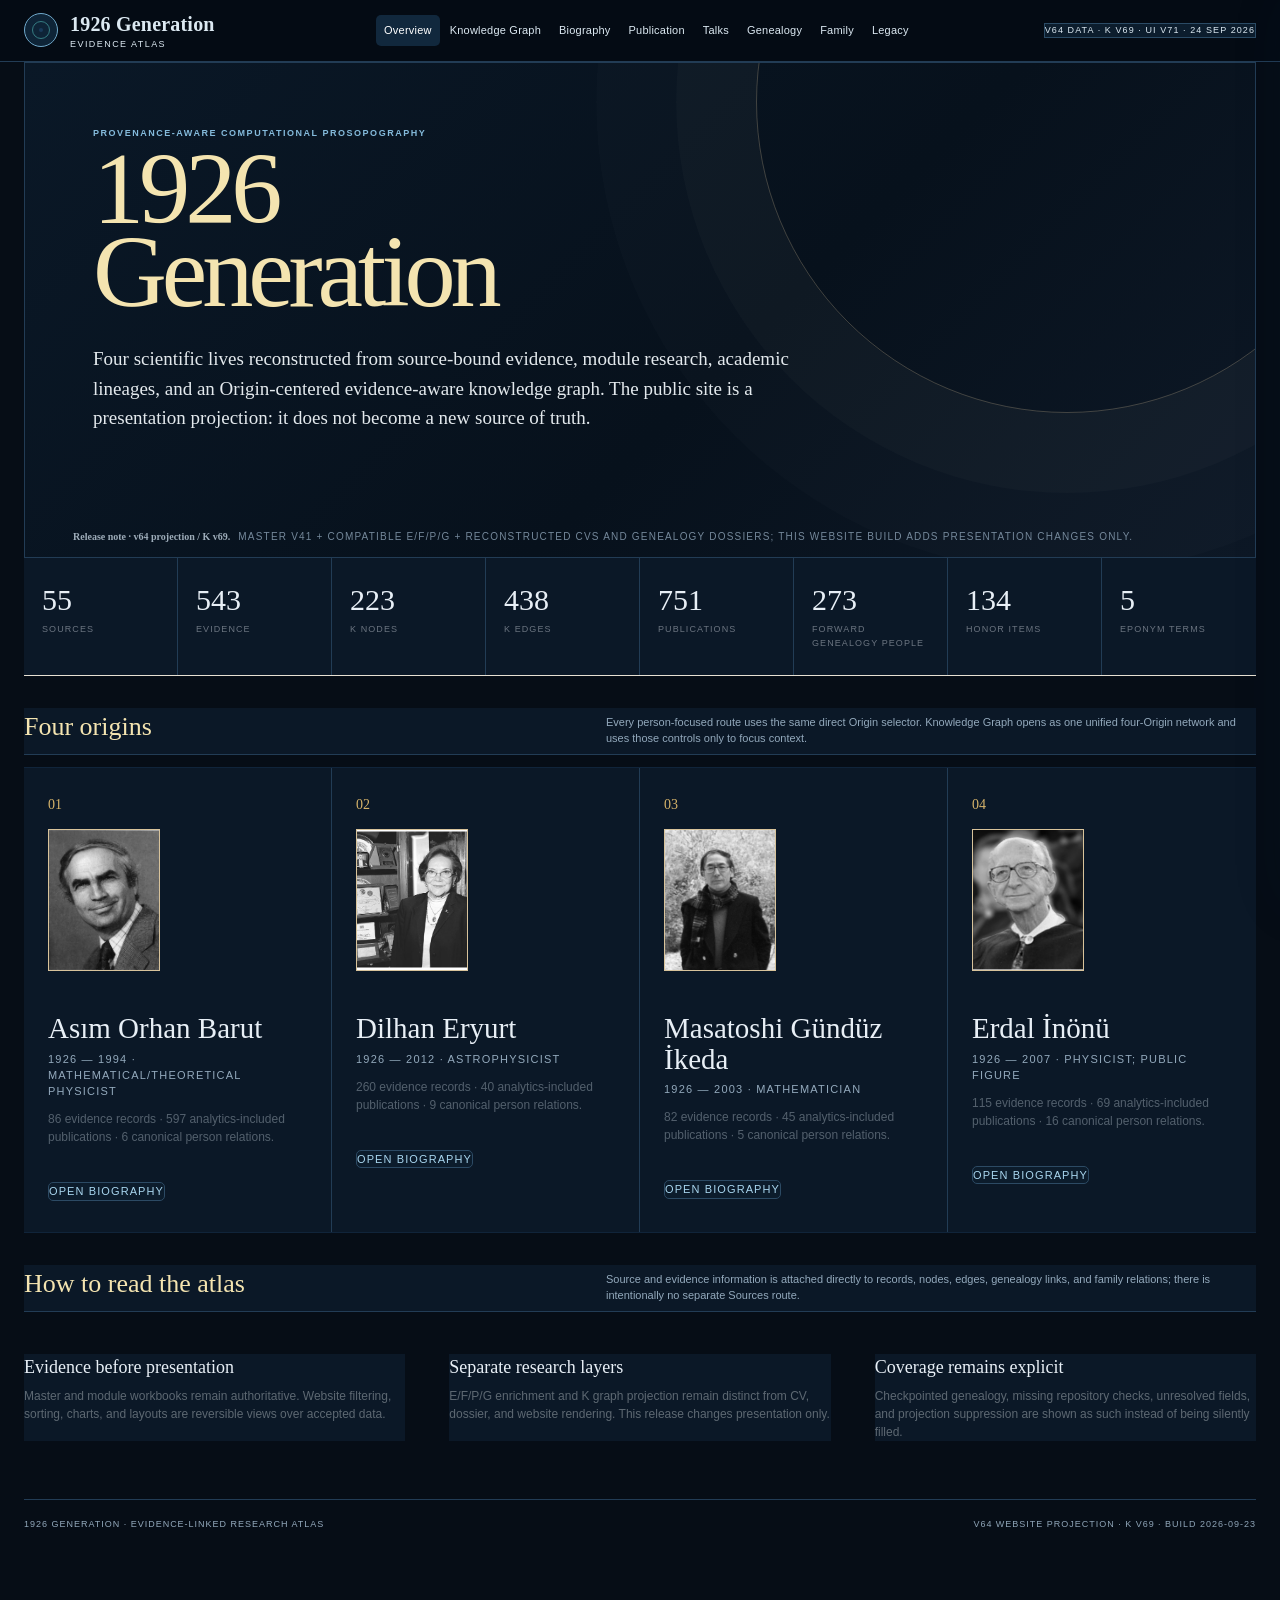
==== commit edba7139: "step_4.2c" ====
--- a/index.html
+++ b/index.html
@@ -1,2857 +1,2405 @@
 <!doctype html>
-<html lang="en">
-<head>
-<meta charset="utf-8">
-<meta name="viewport" content="width=device-width, initial-scale=1">
-<title>1926 Generation — Evidence Atlas</title>
-<style>:root{--bg:#0c1220;--surface:#121a2b;--surface-2:#18233a;--line:#25324b;--line-soft:#1c2740;--text:#e7e3d8;--muted:#8f9bb0;--faint:#64708a;
---sun:#f2c14e;--planet:#7fb7d9;--nebula:#b48bd6;--ember:#e58a6b;--leaf:#8fc9a3;
---serif:"Iowan Old Style","Palatino Linotype",Palatino,"Book Antiqua",Georgia,serif;--sans:"Segoe UI",system-ui,-apple-system,"Helvetica Neue",Arial,sans-serif;
---r:6px;--pad:clamp(16px,3vw,40px)}
-*{box-sizing:border-box}
-html{color-scheme:dark;background:var(--bg)}
-body{margin:0;background:var(--bg);color:var(--text);font:15px/1.55 var(--sans);-webkit-font-smoothing:antialiased}
-h1,h2,h3,h4{font-family:var(--serif);font-weight:600;line-height:1.2;margin:0;text-wrap:balance}
-h1{font-size:clamp(28px,4vw,46px);letter-spacing:-.01em}h2{font-size:22px}h3{font-size:17px}h4{font-size:15px}
-p{margin:0 0 .8em}a{color:var(--planet);text-decoration:none}a:hover{text-decoration:underline}
-button,input,select{font:inherit;color:inherit}
-:focus-visible{outline:2px solid var(--sun);outline-offset:2px;border-radius:3px}
-::selection{background:#35507a}
-*{scrollbar-color:#2b3954 transparent;scrollbar-width:thin}
-.num{font-variant-numeric:tabular-nums}
-.muted{color:var(--muted)}.faint{color:var(--faint)}.small{font-size:13px}
-/* top bar */
-#top{position:sticky;top:0;z-index:30;display:flex;align-items:center;gap:20px;padding:0 var(--pad);height:52px;background:rgba(12,18,32,.92);backdrop-filter:blur(8px);border-bottom:1px solid var(--line-soft)}
-#brand{font-family:var(--serif);font-size:17px;font-weight:600;color:var(--text);white-space:nowrap}
-#brand span{color:var(--muted);font-weight:400;margin-left:.5em}
-#nav{display:flex;gap:2px;overflow-x:auto;flex:1}
-#nav a{padding:6px 11px;border-radius:var(--r);color:var(--muted);white-space:nowrap;font-size:14px}
-#nav a:hover{color:var(--text);text-decoration:none;background:var(--surface)}
-#nav a[aria-current=page]{color:var(--text);background:var(--surface-2)}
-/* page frame */
-#page{padding:0 var(--pad) 80px;max-width:1500px;margin:0 auto}
-#page.wide{max-width:none}
-.intro{display:flex;flex-wrap:wrap;gap:8px 32px;align-items:baseline;padding:22px 0 14px;border-bottom:1px solid var(--line-soft);margin-bottom:18px}
-.intro h1{font-size:26px}.intro p{margin:0;color:var(--muted);max-width:75ch;flex:1 1 420px}
-.intro .stats{display:flex;gap:18px;color:var(--muted);font-size:13px}.intro .stats b{color:var(--text);font-weight:600;margin-right:4px}
-/* origin tabs */
-.otabs{display:flex;gap:4px;flex-wrap:wrap;margin:0 0 18px}
-.otabs button{background:none;border:1px solid transparent;border-radius:var(--r);padding:5px 12px;color:var(--muted);cursor:pointer}
-.otabs button:hover{color:var(--text);background:var(--surface)}
-.otabs button[aria-pressed=true]{color:var(--bg);background:var(--sun);font-weight:600}
-/* controls */
-.btn{background:var(--surface);border:1px solid var(--line);border-radius:var(--r);padding:5px 11px;color:var(--text);cursor:pointer}
-.btn:hover{background:var(--surface-2)}.btn[aria-pressed=true]{border-color:var(--sun);color:var(--sun)}.btn:disabled{opacity:.45;cursor:default}
-.field{background:var(--surface);border:1px solid var(--line);border-radius:var(--r);padding:5px 10px;color:var(--text);min-width:0}
-.field::placeholder{color:var(--faint)}
-select.field{padding-right:24px}
-.row{display:flex;gap:8px;flex-wrap:wrap;align-items:center}
-.chip{display:inline-block;padding:1px 8px;border-radius:99px;background:var(--surface-2);color:var(--muted);font-size:12px;white-space:nowrap}
-.chip.review{color:var(--ember)}.chip.web{color:var(--nebula)}.chip.core{color:var(--leaf)}
-/* sections, tables, lists */
-.section{margin:26px 0}.section>h2{margin-bottom:10px}
-.panel{background:var(--surface);border:1px solid var(--line-soft);border-radius:var(--r);padding:14px 16px}
-.cols{display:grid;gap:16px}.cols.c3{grid-template-columns:repeat(3,minmax(0,1fr))}.cols.c2{grid-template-columns:repeat(2,minmax(0,1fr))}
-@media(max-width:1000px){.cols.c3,.cols.c2{grid-template-columns:1fr}}
-table.t{width:100%;border-collapse:collapse;font-size:14px}
-table.t th{text-align:left;font-weight:600;color:var(--muted);padding:6px 8px;border-bottom:1px solid var(--line)}
-table.t td{padding:6px 8px;border-bottom:1px solid var(--line-soft);vertical-align:top}
-.tl{list-style:none;margin:0;padding:0}
-.tl li{display:grid;grid-template-columns:92px 1fr;gap:12px;padding:7px 6px;border-bottom:1px solid var(--line-soft);cursor:pointer;border-radius:4px}
-.tl li:hover{background:var(--surface)}.tl .when{color:var(--muted);font-variant-numeric:tabular-nums}
-.ll-head{display:flex;gap:10px;flex-wrap:wrap;align-items:center;margin-bottom:8px}.ll-head h2{margin-right:auto}
-.ll{list-style:none;margin:0;padding:0;counter-reset:none}
-.ll li{display:grid;grid-template-columns:46px 1fr;gap:10px;padding:8px 6px;border-bottom:1px solid var(--line-soft);cursor:pointer;border-radius:4px}
-.ll li:hover{background:var(--surface)}.ll .n{color:var(--faint);text-align:right;font-variant-numeric:tabular-nums}
-.ll-more{margin:12px 0;display:flex;gap:12px;align-items:center;color:var(--muted)}
-.empty{color:var(--muted);padding:18px 0}
-/* detail slide-over */
-#detail{position:fixed;top:0;right:0;bottom:0;width:min(520px,94vw);background:#0f1727;border-left:1px solid var(--line);z-index:60;transform:translateX(102%);transition:transform .18s ease;display:flex;flex-direction:column;box-shadow:-24px 0 48px rgba(0,0,0,.45)}
-#detail.open{transform:none}
-#detail header{display:flex;gap:12px;align-items:flex-start;padding:16px 18px 10px;border-bottom:1px solid var(--line-soft)}
-#detail header h3{flex:1;font-size:19px}
-#detail .body{overflow:auto;padding:14px 18px 40px}
-#detail .summary{background:var(--surface);border-radius:var(--r);padding:12px 14px;margin-bottom:14px}
-.ev{border-left:2px solid var(--line);padding:2px 0 2px 12px;margin:0 0 14px}
-.ev blockquote{margin:0 0 6px;font-family:var(--serif);font-size:15.5px;line-height:1.5}
-.ev .cite{color:var(--muted);font-size:13px}
-details.tech{margin-top:14px;color:var(--muted);font-size:12.5px}details.tech summary{cursor:pointer}
-details.tech code{font-family:ui-monospace,Consolas,monospace;font-size:12px;word-break:break-all}
-dl.kv{display:grid;grid-template-columns:max-content 1fr;gap:4px 14px;margin:0}dl.kv dt{color:var(--muted)}dl.kv dd{margin:0}
-footer#foot{padding:18px var(--pad);color:var(--faint);font-size:12.5px;border-top:1px solid var(--line-soft)}
-@media(prefers-reduced-motion:reduce){#detail{transition:none}}
-
-/* overview */
-.ov-hero{padding:44px 0 8px}
-.ov-lead{max-width:62ch}
-.ov-lead h1{font-size:clamp(34px,5vw,58px);margin-bottom:14px}
-.ov-statement{font-family:var(--serif);font-size:clamp(18px,2vw,23px);line-height:1.45;color:var(--text);margin:0 0 12px}
-.ov-suns{list-style:none;margin:46px 0 0;padding:0 0 12px;display:grid;grid-template-columns:repeat(4,minmax(0,1fr));gap:12px;position:relative}
-.ov-suns::before{content:"";position:absolute;left:4%;right:4%;top:88px;height:1px;background:linear-gradient(90deg,transparent,var(--line) 12%,var(--line) 88%,transparent)}
-.ov-sun:nth-child(1){margin-top:10px}.ov-sun:nth-child(2){margin-top:34px}.ov-sun:nth-child(3){margin-top:0}.ov-sun:nth-child(4){margin-top:26px}
-.ov-sunbtn{display:flex;flex-direction:column;align-items:center;text-align:center;gap:4px;width:100%;background:none;border:0;padding:6px 8px 12px;border-radius:var(--r);cursor:pointer;position:relative}
-.ov-orb{width:128px;height:128px;border-radius:50%;overflow:hidden;display:grid;place-items:center;background:var(--surface-2);margin-bottom:12px;
-  box-shadow:0 0 0 2px var(--bg),0 0 0 3px var(--tone),0 0 46px color-mix(in srgb,var(--tone) 30%,transparent);transition:box-shadow .2s ease,transform .2s ease}
-.ov-orb img{width:100%;height:100%;object-fit:cover;object-position:center 20%;display:block;filter:saturate(.9)}
-.ov-ini{font-family:var(--serif);font-size:36px;color:var(--tone)}
-.ov-sunbtn:hover .ov-orb,.ov-sunbtn:focus-visible .ov-orb{box-shadow:0 0 0 2px var(--bg),0 0 0 3px var(--tone),0 0 64px color-mix(in srgb,var(--tone) 50%,transparent);transform:translateY(-2px)}
-.ov-name{font-family:var(--serif);font-size:19px;font-weight:600;line-height:1.25}
-.ov-years{color:var(--tone);font-size:14px}
-.ov-field{color:var(--muted);font-size:13.5px;max-width:26ch;line-height:1.4}
-.ov-go{margin-top:6px;font-size:13px;color:var(--faint)}
-.ov-sunbtn:hover .ov-go{color:var(--text)}
-.ov-rows{list-style:none;margin:0;padding:0;border-top:1px solid var(--line-soft)}
-.ov-row{display:grid;grid-template-columns:200px 1fr auto;gap:6px 18px;align-items:baseline;padding:11px 8px;border-bottom:1px solid var(--line-soft);color:var(--text);border-radius:4px}
-.ov-row:hover{background:var(--surface);text-decoration:none}
-.ov-rname{font-family:var(--serif);font-size:17px;font-weight:600}
-.ov-rtext{color:var(--muted)}
-.ov-rgo{color:var(--planet);font-size:13px;white-space:nowrap}
-.ov-steps{margin:0;padding:0;list-style:none;display:grid;grid-template-columns:repeat(3,minmax(0,1fr));gap:24px;counter-reset:s}
-.ov-steps li{counter-increment:s;color:var(--muted);padding-top:12px;border-top:1px solid var(--line)}
-.ov-steps li b{display:block;color:var(--text);margin-bottom:4px;font-weight:600}
-.ov-steps .chip{margin:0 2px}
-@media(max-width:1000px){
-  .ov-suns{grid-template-columns:repeat(2,minmax(0,1fr));gap:22px 12px}.ov-suns::before{display:none}
-  .ov-sun:nth-child(n){margin-top:0}
-  .ov-row{grid-template-columns:1fr;gap:2px}.ov-steps{grid-template-columns:1fr;gap:14px}
-}
-@media(prefers-reduced-motion:reduce){.ov-orb{transition:none}}
-
-/* knowledge */
-/* Knowledge Graph page */
-#page[data-route=knowledge] .intro{padding:9px 0 7px;margin-bottom:7px;gap:4px 22px;align-items:baseline}
-#page[data-route=knowledge] .intro h1{font-size:20px}
-#page[data-route=knowledge] .intro p{font-size:13.5px;flex:1 1 380px;max-width:none;white-space:nowrap;overflow:hidden;text-overflow:ellipsis}
-#page[data-route=knowledge]{padding-bottom:40px}
-.kg-band{display:flex;flex-wrap:wrap;align-items:center;gap:6px 14px;padding:0 0 8px;scroll-margin-top:60px;font-size:13px}
-.kg-grp{display:flex;align-items:center;gap:2px;position:relative}
-.kg-lab{color:var(--faint);margin-right:5px;white-space:nowrap}
-.kg-tg{background:transparent;border:0;border-radius:5px;padding:4px 9px;color:var(--muted);cursor:pointer;white-space:nowrap;line-height:1.35;display:inline-flex;align-items:center;gap:6px}
-.kg-tg:hover{color:var(--text);background:var(--surface)}
-.kg-tg[aria-pressed=true]{color:var(--text);background:var(--surface-2)}
-.kg-tg.kg-origin[aria-pressed=true]{color:var(--bg);background:var(--sun);font-weight:600}
-.kg-band .kg-grp:not(.kg-searchbox){background:rgba(18,26,43,.55);border-radius:7px;padding:2px 3px 2px 9px}
-.kg-band .kg-grp[aria-label=Zoom]{padding-left:3px}
-.kg-z{min-width:30px;justify-content:center;color:var(--text)}
-.kg-ic{display:inline-block;width:9px;height:9px;border-radius:50%;background:var(--planet)}
-.kg-ic.i{border-radius:0;background:var(--nebula);clip-path:polygon(50% 0,100% 25%,100% 75%,50% 100%,0 75%,0 25%)}
-.kg-tg[aria-pressed=false] .kg-ic{opacity:.35}
-.kg-search{width:190px;padding:4px 10px;font-size:13px}
-.kg-results{position:absolute;top:calc(100% + 4px);left:0;z-index:25;width:min(380px,86vw);margin:0;padding:4px;list-style:none;background:#0f1727;border:1px solid var(--line);border-radius:var(--r);box-shadow:0 14px 34px rgba(0,0,0,.5);max-height:340px;overflow:auto}
-.kg-results li{display:flex;flex-direction:column;padding:5px 9px;border-radius:4px;cursor:pointer}
-.kg-results li:hover,.kg-results li[aria-selected=true]{background:var(--surface-2)}
-.kg-results li.none{color:var(--muted);cursor:default;background:none;font-size:12.5px}
-.kg-count{margin:0 0 0 auto;color:var(--muted);white-space:nowrap}
-.kg-count.is-filtered{color:var(--sun)}
-.kg-stage{position:relative;margin:0 calc(-1 * var(--pad));height:70vh;min-height:420px;overflow:hidden;border-top:1px solid var(--line-soft);border-bottom:1px solid var(--line-soft);background:#090e1a}
-.kg-canvas{display:block;width:100%;height:100%;cursor:grab;touch-action:none;outline-offset:-3px}
-.kg-tip{position:absolute;z-index:5;pointer-events:none;max-width:340px;background:rgba(15,23,39,.96);border:1px solid var(--line);border-radius:5px;padding:5px 9px;font-size:12.5px;line-height:1.4;box-shadow:0 8px 22px rgba(0,0,0,.45)}
-.kg-tip b{display:block;font-weight:600}.kg-tip span{color:var(--muted)}
-.kg-hint{position:absolute;left:var(--pad);bottom:8px;color:var(--faint);font-size:12px;pointer-events:none;text-shadow:0 0 6px #090e1a}
-.kg-hint{transition:opacity .4s}.kg-hint.off{opacity:0}
-.kg-sr{position:absolute;width:1px;height:1px;overflow:hidden;clip-path:inset(50%)}
-.kg-below{display:grid;gap:16px;margin-top:16px}
-.kg-below h2{font-size:18px}
-.kg-fhead{display:flex;flex-wrap:wrap;gap:6px 14px;align-items:baseline;margin-bottom:8px}.kg-fhead .btn{margin-left:auto;font-size:13px}
-.kg-fgrid{display:grid;grid-template-columns:repeat(auto-fit,minmax(300px,1fr));gap:10px 26px;max-height:440px;overflow:auto}
-.kg-fg:first-child{grid-row:span 2}
-.kg-fg h4{font-family:var(--sans);font-size:12.5px;font-weight:600;color:var(--muted);margin:0 0 3px}
-.kg-fg-b{display:flex;flex-wrap:wrap;gap:3px;align-items:center;font-size:13px}
-.kg-fg .kg-tg{padding:3px 8px;border:1px solid var(--line-soft)}
-.kg-fg .kg-tg[aria-pressed=false]{text-decoration:line-through;text-decoration-color:var(--faint);color:var(--faint);border-color:transparent}
-.kg-n{color:var(--faint);font-size:12px}
-.kg-dash{display:inline-flex}
-.kg-year{width:74px;padding:3px 6px;font-size:13px;-moz-appearance:textfield;appearance:textfield}
-.kg-year::-webkit-inner-spin-button,.kg-year::-webkit-outer-spin-button{-webkit-appearance:none;margin:0}
-.kg-yl{color:var(--muted);margin-right:6px}
-.kg-fg select.field{font-size:13px;padding:3px 24px 3px 8px}
-.kg-dirs{display:grid;grid-template-columns:repeat(2,minmax(0,1fr));gap:16px}
-.kg-dir{max-height:470px;overflow:auto;padding-top:4px}
-.kg-dir .section{margin:0}.kg-dir .ll-head{position:sticky;top:-4px;background:var(--surface);padding:8px 0 6px;z-index:2;margin-bottom:2px}
-.kg-dir .ll li{padding:5px 6px;font-size:14px}.kg-dir .ll li:hover{background:var(--surface-2)}
-.kg-dr{display:flex;justify-content:space-between;gap:12px;align-items:baseline}.kg-dr .chip{margin-left:8px}.kg-dr>span:last-child{white-space:nowrap}
-.kg-ochip{color:var(--sun)}
-.kg-two{display:grid;grid-template-columns:minmax(0,1fr) minmax(0,1fr);gap:16px;align-items:start}
-.kg-legend ul{list-style:none;margin:0;padding:0;font-size:13.5px}
-.kg-legend li{display:flex;align-items:center;gap:10px;padding:2px 0}
-.kg-sw{display:inline-flex;width:46px;justify-content:center;flex:none}
-.kg-leg-cols{display:grid;grid-template-columns:repeat(auto-fit,minmax(230px,1fr));gap:8px 20px;margin-top:8px}
-.kg-keys p{margin:0 0 .5em}
-.kg-method h2{margin-bottom:8px}.kg-method p{font-size:14px}
-.kg-rules summary{cursor:pointer;color:var(--planet);font-size:14px}
-.kg-scroll{max-height:380px;overflow:auto;margin-top:8px}.kg-scroll table.t{font-size:13px}.kg-scroll table+table{margin-top:14px}
-/* detail panel content */
-.kg-detail{margin-bottom:14px}.kg-detail .row{margin-bottom:12px}.kg-detail .btn{font-size:13px;padding:3px 10px}
-.kg-rel h4{font-family:var(--sans);font-size:13px;color:var(--muted);margin:0 0 4px}
-.kg-rel.section{margin:0}.kg-rel .ll-head h2{font-family:var(--sans);font-size:13px;color:var(--muted)}
-.kg-rows{list-style:none;margin:0;padding:0;max-height:330px;overflow:auto}
-.kg-rows li,.kg-rel .ll li{padding:5px 6px;border-bottom:1px solid var(--line-soft);cursor:pointer;border-radius:4px;font-size:13.5px}
-.kg-rows li:hover{background:var(--surface)}
-.kg-rel .ll{max-height:330px;overflow:auto}.kg-rel .ll li{grid-template-columns:34px 1fr}
-.kg-er-l{font-weight:600}.kg-er .chip{margin-left:6px}
-.kg-kv{margin-top:8px;font-size:14px}
-#detail .summary p:last-child{margin-bottom:0}
-@media(max-width:1000px){.kg-dirs,.kg-two{grid-template-columns:1fr}.kg-count{margin-left:0}.kg-hint{display:none}#page[data-route=knowledge] .intro p{white-space:normal}}
-
-/* biography */
-.bio-card{display:grid;grid-template-columns:168px minmax(0,1fr);gap:26px;padding:20px 22px;background:var(--surface);border:1px solid var(--line-soft);border-radius:var(--r);margin-bottom:16px}
-.bio-portrait{width:168px;height:208px;padding:0;border:0;border-radius:var(--r);overflow:hidden;background:var(--surface-2);cursor:pointer;display:block;align-self:start}
-.bio-portrait img{width:100%;height:100%;object-fit:cover;object-position:center 20%;display:block}
-.bio-portrait:hover{outline:2px solid var(--line)}
-.bio-noportrait{color:var(--faint);font-size:13px}
-.bio-main h2{font-size:30px;margin-bottom:2px}
-.bio-forms{margin:0 0 12px}
-.bio-facts{display:block;padding:8px 10px;margin:0 -10px;border-radius:var(--r);cursor:pointer}
-.bio-facts:hover,.bio-facts:focus-visible{background:var(--surface-2)}
-.bio-facts dl.kv{grid-template-columns:128px 1fr;gap:6px 14px}
-.bio-actions{margin-top:14px;gap:14px}
-.bio-dl{border-color:var(--sun);color:var(--sun);background:rgba(242,193,78,.1);padding:7px 16px;font-weight:600}
-.bio-dl:hover{background:rgba(242,193,78,.2)}
-.bio-index{position:sticky;top:52px;z-index:20;display:flex;flex-wrap:wrap;gap:4px 6px;align-items:center;padding:8px 0;margin:0 0 4px;background:var(--bg);border-bottom:1px solid var(--line-soft)}
-.bio-index .btn{background:none;border-color:transparent;color:var(--text);padding:3px 9px;font-size:13.5px}
-.bio-index .btn:hover{background:var(--surface-2)}
-.bio-jump{margin-right:4px}
-.bio-sec{scroll-margin-top:104px}
-.bio-note{margin:-4px 0 10px;max-width:80ch}
-.bio-filter{margin:0 0 10px;gap:4px}
-.bio-filter .btn{background:none;border-color:transparent;color:var(--muted);padding:3px 10px;font-size:13.5px}
-.bio-filter .btn[aria-pressed=true]{background:var(--surface-2);border-color:var(--sun);color:var(--sun)}
-.tl li>span:last-child{min-width:0}
-.tl .chip{margin-left:4px;vertical-align:1px}
-.bio-item{min-width:0}
-.bio-title{font-weight:600}
-.bio-excerpt{color:var(--muted);display:-webkit-box;-webkit-line-clamp:2;-webkit-box-orient:vertical;overflow:hidden;margin-top:2px}
-.bio-claimtext{color:var(--text)}
-.bio-chips{display:flex;gap:6px;margin-top:3px;flex-wrap:wrap}
-.bio-original{border-left:2px solid var(--line);padding-left:10px;font-family:var(--serif);font-size:15px}
-.bio-extra{margin:0 0 14px;padding:0 2px}
-@media(max-width:700px){.bio-card{grid-template-columns:1fr}.bio-portrait{width:132px;height:164px}}
-@media(max-width:1000px){.bio-facts dl.kv{grid-template-columns:110px 1fr}}
-
-/* publication */
-.pub-analytics{margin-top:4px;align-items:stretch}
-.pub-panel{display:flex;flex-direction:column;min-width:0}
-.pub-panel h3{font-size:16px;margin-bottom:2px}
-.pub-note-h{margin:0 0 8px}
-.pub-scroll{overflow:auto}
-table.pub-co{font-size:13.5px}
-table.pub-co th,table.pub-co td{padding:5px 6px}
-table.pub-co td:first-child,table.pub-co th:first-child{width:26px}
-table.pub-co .r{text-align:right}
-.pub-venues{list-style:none;margin:0;padding:0 4px 0 0;flex:1 1 0;min-height:220px;overflow:auto;font-size:13.5px}
-.pub-venues li{display:flex;gap:10px;justify-content:space-between;padding:4px 0;border-bottom:1px solid var(--line-soft)}
-.pub-venues li span:first-child{min-width:0;overflow-wrap:anywhere}
-.pub-charts{gap:10px}
-.pub-charts h3{margin-bottom:4px}
-.pub-charts p{margin:2px 0 0}
-.pub-ref{overflow-wrap:anywhere}
-.pub-au{color:var(--text)}.pub-yr{color:var(--sun);font-variant-numeric:tabular-nums}
-.pub-ti{color:var(--text)}.pub-ve{color:var(--muted)}
-.pub-meta{display:flex;gap:4px 12px;flex-wrap:wrap;align-items:center;color:var(--faint);font-size:12.5px;margin-top:2px}
-.pub-role{color:var(--muted)}
-.pub-facts{margin:0 0 .8em}
-.pub-note{color:var(--muted)}
-.pub-metrics{margin-top:34px}
-.pub-metrics summary{cursor:pointer;font-family:var(--serif);font-size:18px;font-weight:600;margin-bottom:8px}
-.pub-metrics td.num{white-space:normal}
-.longlist .ll-head .btn[aria-pressed]{white-space:nowrap}
-.pub-list .ll-head input[type=search],.tk-list .ll-head input[type=search]{width:210px}
-.pub-list .ll-head select.field,.tk-list .ll-head select.field{font-size:14px;max-width:190px}
-.pub-charts svg,.tk-panel svg{max-width:480px}
-
-/* talks */
-.tk-analytics{margin-top:4px;align-items:stretch}
-.tk-panel{min-width:0}
-.tk-panel h3{font-size:16px;margin-bottom:2px}
-.tk-note-h{margin:0 0 8px}
-.tk-row{display:grid;grid-template-columns:118px 1fr;gap:12px}
-.tk-when{color:var(--sun);font-size:13.5px;padding-top:1px}
-.tk-title{overflow-wrap:anywhere}
-.tk-meta{display:flex;gap:4px 12px;flex-wrap:wrap;align-items:center;font-size:12.5px;color:var(--muted);margin-top:2px}
-.tk-kind{color:var(--planet)}
-.tk-place{font-size:13.5px;overflow-wrap:anywhere}
-.tk-ppl{margin-top:2px}
-.tk-basis{color:var(--ember);margin-top:3px}
-.tk-facts{margin:0 0 .8em}
-.tk-h{margin:14px 0 6px}
-.tk-people{margin:0;padding-left:18px}
-.tk-people li{margin:2px 0}
-.tk-note{margin-top:12px}
-@media(max-width:700px){.tk-row{grid-template-columns:1fr;gap:2px}}
-.tk-panel svg{max-width:480px}
-
-/* genealogy */
-.gen-banner{padding:2px 0 12px}
-.gen-banner h2{font-size:21px;margin-bottom:6px}
-.gen-banner p{margin:0 0 10px;max-width:110ch;color:var(--text)}
-.gen-stats{display:flex;flex-wrap:wrap;gap:6px 22px;color:var(--muted);font-size:13.5px}
-.gen-stats b{color:var(--sun);font-weight:600;font-size:17px;font-family:var(--serif)}
-.gen-bar{display:flex;flex-direction:column;gap:8px;margin:4px 0 12px}
-.gen-bar .field,.gen-bar .btn{font-size:13.5px}
-.gen-switch{display:inline-flex;border:1px solid var(--line);border-radius:var(--r);overflow:hidden}
-.gen-switch .btn{border:0;border-radius:0;background:var(--surface);color:var(--muted);padding:6px 14px}
-.gen-switch .btn[aria-pressed=true]{background:var(--sun);color:var(--bg);font-weight:600}
-.gen-branch{max-width:340px}.gen-inst{max-width:230px}.gen-search{width:200px}
-.gen-sep{width:1px;height:20px;background:var(--line);margin:0 4px}
-.gen-main{display:grid;grid-template-columns:minmax(0,1fr) 310px;gap:16px;align-items:start}
-@media(max-width:1100px){.gen-main{grid-template-columns:1fr}}
-.gen-canvas{position:relative;height:clamp(480px,calc(100vh - 96px),900px);background:radial-gradient(circle at 50% 50%,#101a2e 0,#0b111d 78%);border:1px solid var(--line-soft);border-radius:var(--r);overflow:hidden;overscroll-behavior:contain}
-.gen-svg{width:100%;height:100%;display:block;cursor:grab;touch-action:none;user-select:none;-webkit-user-select:none}
-.gen-svg.panning{cursor:grabbing}
-.gen-tools{position:absolute;top:10px;left:10px;display:flex;gap:12px;flex-wrap:wrap}
-.gen-zoom,.gen-actions{display:flex;gap:4px}
-.gen-tools .btn{min-width:32px;padding:4px 9px;background:rgba(18,26,43,.92);font-size:13.5px}
-.gen-status{position:absolute;left:10px;bottom:8px;pointer-events:none;background:rgba(12,18,32,.75);padding:1px 6px;border-radius:4px}
-.gen-svg .ring{fill:none;stroke:var(--line-soft);stroke-width:1;vector-effect:non-scaling-stroke}
-.gen-svg .ring1{stroke:#34466a}
-.gen-svg .ring-sib{stroke-dasharray:2 5;stroke:#2a3a59}
-.gen-svg .unres-arc{fill:none;stroke:var(--ember);stroke-width:2;stroke-dasharray:3 4;vector-effect:non-scaling-stroke;opacity:.8}
-.gen-svg .edge .ln{fill:none;stroke:#5b6f94;stroke-width:1.2;vector-effect:non-scaling-stroke}
-.gen-svg .edge .hit{fill:none;stroke:transparent;stroke-width:11;vector-effect:non-scaling-stroke;pointer-events:stroke;cursor:pointer}
-.gen-svg .edge.nontree .ln{stroke:#43557a;stroke-width:.9}
-.gen-svg .e-formal_masters .ln{stroke-dasharray:9 4}
-.gen-svg .e-co_supervision .ln{stroke-dasharray:8 3 2 3}
-.gen-svg .e-contextual_mentorship .ln,.gen-svg .e-sibling .ln{stroke-dasharray:1.5 4;stroke-linecap:round}
-.gen-svg .e-sibling .ln{stroke:#4a5876}
-.gen-svg .e-advisor_cross .ln{stroke-dasharray:4 4;stroke:#4d5f86}
-.gen-svg .e-g1_registry .ln{stroke:var(--leaf);stroke-width:1.8}
-.gen-svg .e-g1_other .ln{stroke:var(--leaf);stroke-width:1.8;stroke-dasharray:9 4}
-.gen-svg .edge.contested .ln{stroke:var(--ember)}
-.gen-svg .edge:hover .ln{stroke:var(--text)}
-.gen-svg .edge.onpath .ln{stroke:var(--sun);stroke-width:2.2}
-.gen-svg .edge.sel .ln{stroke:var(--sun);stroke-width:3}
-.gen-svg .edge.dim{opacity:.16}
-.gen-svg .node{cursor:pointer}
-.gen-svg .node .hit{fill:transparent}
-.gen-svg .node .dot{stroke:var(--bg);stroke-width:1.2;vector-effect:non-scaling-stroke}
-.gen-svg .n-origin .dot{fill:var(--sun)}
-.gen-svg .n-future .dot{fill:var(--planet)}
-.gen-svg .n-future.n-hollow .dot{fill:#0c1220;stroke:var(--planet);stroke-width:1.6}
-.gen-svg .n-past .dot{fill:var(--nebula)}
-.gen-svg .n-g1 .dot{fill:var(--leaf)}
-.gen-svg .n-sibling .dot{fill:#0c1220;stroke:var(--muted);stroke-width:1.2}
-.gen-svg .n-unres .dot{fill:#0c1220;stroke:var(--ember);stroke-width:1.6;stroke-dasharray:2 2}
-.gen-svg .endring{fill:none;stroke:var(--ember);stroke-width:1.3;vector-effect:non-scaling-stroke}
-.gen-svg .colring{fill:none;stroke:var(--text);stroke-width:1.2;stroke-dasharray:2 2;vector-effect:non-scaling-stroke}
-.gen-svg .node:hover .dot{stroke:var(--text);stroke-width:1.8}
-.gen-svg .node.onpath .dot{stroke:var(--sun);stroke-width:2}
-.gen-svg .node.sel .dot{stroke:var(--sun);stroke-width:3.2}
-.gen-svg .node.hitq .dot{stroke:var(--text);stroke-width:2}
-.gen-svg .node.dim{opacity:.18}
-.gen-svg .lab{font:11.5px var(--sans);fill:var(--muted);pointer-events:none;paint-order:stroke;stroke:#0b111d;stroke-width:3.5px;stroke-linejoin:round}
-.gen-svg .l-origin{font:600 15px var(--serif);fill:var(--sun)}
-.gen-svg .l-g1{fill:var(--text);font-weight:600}
-.gen-svg .l-sibling{fill:var(--faint);font-size:10.5px}
-.gen-svg .l-ring{fill:var(--faint);font-size:10.5px}
-.gen-svg .l-unres{fill:var(--ember)}
-.gen-side{font-size:13.5px;display:flex;flex-direction:column;gap:14px}
-.gen-side h3{font-size:15px;margin-bottom:6px}
-.gen-read{background:var(--surface);border:1px solid var(--line-soft);border-radius:var(--r);padding:12px 14px}
-.gen-read p{margin:0 0 7px;color:var(--muted)}.gen-read p:last-child{margin-bottom:0}
-.gen-read .gen-showing{color:var(--text)}.gen-read .gen-plain{color:var(--text);border-top:1px solid var(--line-soft);padding-top:7px}
-.gen-legend ul{list-style:none;margin:0;padding:0;display:grid;gap:4px;color:var(--muted)}
-.gen-legend li{display:grid;grid-template-columns:34px 1fr;gap:8px;align-items:center}
-.gen-key{display:block;justify-self:center}
-.gen-key.k-node{width:11px;height:11px;border-radius:50%;background:var(--planet)}
-.gen-key.k-origin{background:var(--sun);width:14px;height:14px}.gen-key.k-g1{background:var(--leaf)}.gen-key.k-past{background:var(--nebula)}
-.gen-key.k-sib{background:none;border:1.5px solid var(--muted);width:8px;height:8px}
-.gen-key.k-end{background:var(--nebula);box-shadow:0 0 0 2px var(--bg),0 0 0 3.5px var(--ember)}
-.gen-key.k-hollow{background:none;border:2px solid var(--planet)}
-.gen-key.k-unres{background:none;border:2px dashed var(--ember)}
-.gen-key.k-line{width:30px;height:0;border-top:2px solid #6f84ab;border-radius:0}
-.gen-key.k-dash{border-top-style:dashed}.gen-key.k-dot{border-top-style:dotted}
-.gen-key.k-longdash{border-top:0;height:2px;background:repeating-linear-gradient(90deg,#6f84ab 0 9px,transparent 9px 13px)}
-.gen-key.k-dashdot{border-top:0;height:2px;background:repeating-linear-gradient(90deg,#6f84ab 0 8px,transparent 8px 11px,#6f84ab 11px 13px,transparent 13px 16px)}
-.gen-key.k-contested{border-top-color:var(--ember)}.gen-key.k-path{border-top:3px solid var(--sun)}
-.gen-kv{margin:10px 0 6px;font-size:14px}
-.gen-li{display:flex;flex-wrap:wrap;gap:4px 10px;align-items:baseline}
-.gen-li .gen-thesis{flex-basis:100%;color:var(--faint);font-size:13px;font-style:italic}
-.gen-row{cursor:pointer}.gen-row:hover td{background:var(--surface)}
-.gen-scroll{overflow-x:auto}
-.gen-metrics td.num,.gen-metrics th:not(:first-child){text-align:right}
-.gen-variants{margin-top:12px;font-size:13.5px}
-.gen-dossier{display:flex;gap:14px;flex-wrap:wrap;align-items:center}.gen-dossier p{margin:0}
-.gen-key.k-g1line{border-top-color:var(--leaf)}
-.gen-key.k-g1dash{background:repeating-linear-gradient(90deg,var(--leaf) 0 9px,transparent 9px 13px)}
-
-/* family */
-.fam-lead{max-width:110ch;margin:0 0 12px}
-.fam-canvas{position:relative;height:clamp(380px,58vh,620px);background:radial-gradient(circle at 50% 45%,#101a2e 0,#0b111d 80%);border:1px solid var(--line-soft);border-radius:var(--r);overflow:hidden;overscroll-behavior:contain}
-.fam-svg{width:100%;height:100%;display:block;cursor:grab;touch-action:none;user-select:none;-webkit-user-select:none}
-.fam-svg.panning{cursor:grabbing}
-.fam-zoom{position:absolute;top:10px;left:10px;display:flex;gap:4px}
-.fam-zoom .btn{min-width:32px;padding:4px 9px;background:rgba(18,26,43,.92)}
-.fam-svg .fam-rowlab{font:11.5px var(--sans);fill:var(--faint)}
-.fam-node{cursor:pointer;outline:none}
-.fam-node rect{fill:var(--surface-2);stroke:var(--line);stroke-width:1}
-.fam-node .nm{font:600 13px var(--sans);fill:var(--text);pointer-events:none}
-.fam-node .sb{font:11.5px var(--sans);fill:var(--muted);pointer-events:none}
-.fam-node:hover rect,.fam-node:focus-visible rect{stroke:var(--text)}
-.fam-origin rect{fill:#2a2413;stroke:var(--sun);stroke-width:1.5}
-.fam-origin .nm{fill:var(--sun);font:600 14px var(--serif)}
-.fam-loose rect{stroke-dasharray:4 3;fill:var(--surface)}
-.fam-node.sel rect{stroke:var(--sun);stroke-width:2.5}
-.fam-edge .ln{fill:none;stroke:var(--planet);stroke-width:1.5}
-.fam-edge .hit{fill:none;stroke:transparent;stroke-width:13;pointer-events:stroke;cursor:pointer}
-.fe-spouse_of .ln{stroke:var(--nebula)}
-.fe-sibling_of .ln{stroke:var(--leaf)}
-.fe-other .ln{stroke:var(--faint);stroke-dasharray:1.5 5;stroke-linecap:round}
-.fb-derived .ln{stroke-dasharray:7 4}
-.fe-other.fb-derived .ln{stroke-dasharray:1.5 5}
-.fs-unresolved .ln{stroke:var(--ember)}
-.fam-edge:hover .ln{stroke:var(--text)}
-.fam-edge.sel .ln{stroke:var(--sun);stroke-width:2.4}
-.fam-legend{display:flex;flex-wrap:wrap;gap:6px 18px;margin:10px 0 2px}
-.fam-keyi{display:inline-flex;align-items:center;gap:7px}
-.fam-key{display:inline-block;width:26px;height:0;border-top:2px solid var(--planet)}
-.fam-key.k-spouse{border-top:5px double var(--nebula)}.fam-key.k-sibling{border-top-color:var(--leaf)}
-.fam-key.k-other{border-top:2px dotted var(--faint)}.fam-key.k-derived{border-top:2px dashed var(--muted)}.fam-key.k-unres{border-top-color:var(--ember)}
-.fam-hint{margin:2px 0 0}
-.fam-row{cursor:pointer}.fam-row:hover td{background:var(--surface)}
-.fam-scroll{overflow-x:auto}
-.fam-list{list-style:none;margin:0;padding:0}
-.fam-list li{display:flex;flex-direction:column;gap:2px;padding:9px 6px;border-bottom:1px solid var(--line-soft);border-radius:4px}
-.fam-list li.fam-row:hover{background:var(--surface)}
-.fam-who{display:flex;gap:10px;align-items:baseline;flex-wrap:wrap}
-.fam-kv{margin:10px 0;font-size:14px}
-.fam-rl{margin:8px 0 0;padding-left:18px;color:var(--muted)}
-.fam-img{max-width:100%;border-radius:var(--r);margin:6px 0}
-
-/* legacy */
-.lg-index{position:sticky;top:52px;z-index:20;display:flex;flex-wrap:wrap;gap:4px 6px;align-items:center;padding:8px 0;margin:0 0 4px;background:var(--bg);border-bottom:1px solid var(--line-soft)}
-.lg-index .btn{background:none;border-color:transparent;color:var(--text);padding:3px 9px;font-size:13.5px}
-.lg-index .btn:hover{background:var(--surface-2)}
-.lg-jump{margin-right:4px}
-.lg-sec{scroll-margin-top:104px}
-.lg-note{margin:-4px 0 10px;max-width:80ch}
-.lg-list,.lg-gaps{list-style:none;margin:0;padding:0}
-.lg-list li{padding:8px 6px;border-bottom:1px solid var(--line-soft);cursor:pointer;border-radius:4px}
-.lg-list li:hover{background:var(--surface)}
-.lg-item{min-width:0}
-.lg-clamp{display:-webkit-box;-webkit-line-clamp:2;-webkit-box-orient:vertical;overflow:hidden}
-.lg-groups{display:grid;gap:18px}
-.lg-group h3{margin-bottom:4px}
-.lg-gn{font-family:var(--sans);font-weight:400}
-.lg-click{cursor:pointer}.lg-click:hover td{background:var(--surface)}
-.lg-gaps li{padding:10px 6px;border-bottom:1px solid var(--line-soft)}
-.lg-gap-item{font-weight:600;margin-bottom:2px}
-.lg-extra{margin:0 0 14px;padding:0 2px}
-.lg-extra dd .chip{vertical-align:baseline}
+<html lang="en"><head><script>window.__v64InitialHash=location.hash;</script><meta charset="utf-8"><meta name="viewport" content="width=device-width,initial-scale=1">
+<title>1926 Generation — Evidence Atlas</title><meta name="description" content="A provenance-aware research atlas for Asım Barut, Dilhan Eryurt, Gündüz İkeda, and Erdal İnönü.">
+<style>
+:root{
+  --ink:#10243a;--navy:#183a5a;--navy2:#234f70;--teal:#357c82;--teal2:#5d9696;
+  --paper:#f6f1e7;--paper2:#fffdf8;--gold:#a47b3c;--gold2:#d8c39b;--muted:#6b7480;
+  --line:#cbd0ce;--soft:#e7e0d3;--white:#ffffff;--danger:#8a4a44;
+  --serif: Georgia, "Times New Roman", serif; --sans: "Inter","Segoe UI",Arial,sans-serif;
+}
+*{box-sizing:border-box} html{scroll-behavior:smooth} body{margin:0;background:var(--paper2);color:var(--ink);font-family:var(--sans);line-height:1.48}
+button,input,select{font:inherit}.site-shell{min-height:100vh}
+.topbar{position:sticky;top:0;z-index:80;background:rgba(255,253,248,.96);backdrop-filter:blur(14px);border-bottom:1px solid var(--soft)}
+.topbar-inner{max-width:1520px;margin:auto;display:grid;grid-template-columns:250px 1fr auto;gap:26px;align-items:center;padding:14px 30px}
+.brand{display:flex;align-items:center;gap:12px;cursor:pointer;white-space:nowrap}.brand-mark{width:34px;height:34px;border:1px solid var(--gold);border-radius:50%;position:relative}
+.brand-mark:before,.brand-mark:after{content:"";position:absolute;inset:7px;border:1px solid var(--teal);border-radius:50%}.brand-mark:after{inset:14px;background:var(--navy);border:0}
+.brand b{font-family:var(--serif);font-size:20px;font-weight:600;letter-spacing:.01em}.brand small{display:block;text-transform:uppercase;letter-spacing:.16em;font-size:9px;color:var(--muted);margin-top:-2px}
+.nav{display:flex;gap:2px;justify-content:center;flex-wrap:wrap}.nav button{appearance:none;background:none;border:0;color:#465463;padding:9px 10px;border-bottom:2px solid transparent;cursor:pointer;font-size:12px;letter-spacing:.02em}
+.nav button:hover,.nav button.active{color:var(--navy);border-bottom-color:var(--gold)}
+.release-pill{font-size:10px;text-transform:uppercase;letter-spacing:.12em;color:var(--muted);white-space:nowrap}
+main{max-width:1520px;margin:auto;padding:0 30px 80px}.page{animation:fade .25s ease}@keyframes fade{from{opacity:.25;transform:translateY(4px)}to{opacity:1;transform:none}}
+.banner{margin:26px 0 0;border-top:5px solid var(--navy);border-bottom:1px solid var(--gold2);padding:27px 0 24px;display:grid;grid-template-columns:minmax(0,1fr) auto;gap:30px;align-items:end}
+.eyebrow{text-transform:uppercase;letter-spacing:.17em;font-size:10px;color:var(--gold);font-weight:700;margin-bottom:8px}.banner h1{font-family:var(--serif);font-size:clamp(40px,5vw,72px);line-height:.95;font-weight:500;margin:0;color:var(--ink);letter-spacing:-.035em}
+.banner p{max-width:800px;color:#54606b;font-size:14px;margin:14px 0 0}.coverage{margin-top:13px;font-size:10px;text-transform:uppercase;letter-spacing:.12em;color:#75808a}
+.origin-select{display:flex;align-items:center;gap:9px;border-left:1px solid var(--gold2);padding-left:22px}.origin-select label{font-size:9px;text-transform:uppercase;letter-spacing:.16em;color:var(--muted)}
+.origin-select select{border:0;border-bottom:1px solid var(--navy);background:transparent;color:var(--navy);padding:7px 26px 6px 4px;min-width:190px;font-family:var(--serif);font-size:16px}
+.hero{margin-top:0;min-height:450px;background:var(--navy);color:white;display:grid;grid-template-columns:1.25fr .75fr;overflow:hidden;position:relative}
+.hero:after{content:"";position:absolute;right:-10%;top:-55%;width:620px;height:620px;border:1px solid rgba(216,195,155,.28);border-radius:50%;box-shadow:0 0 0 80px rgba(255,255,255,.018),0 0 0 160px rgba(255,255,255,.012)}
+.hero-copy{padding:64px 68px;z-index:2}.hero .eyebrow{color:#dfca9f}.hero h1{font-family:var(--serif);font-size:clamp(62px,8vw,122px);line-height:.81;font-weight:500;letter-spacing:-.05em;margin:8px 0 30px}.hero p{font-family:var(--serif);font-size:19px;max-width:720px;color:#e3e9ed;line-height:1.55}
+.hero-side{z-index:2;display:flex;flex-direction:column;justify-content:flex-end;padding:55px 56px;border-left:1px solid rgba(255,255,255,.14)}.hero-side .release-line{font-size:11px;letter-spacing:.13em;text-transform:uppercase;color:#c3d6da}.hero-side strong{font-family:var(--serif);font-size:34px;font-weight:400;margin-top:8px}
+.metric-band{display:grid;grid-template-columns:repeat(8,1fr);border-bottom:1px solid var(--soft);background:#fbf8f1}
+.metric{padding:27px 18px 25px;border-right:1px solid var(--soft);min-width:0}.metric:last-child{border-right:0}.metric strong{font-family:var(--serif);font-size:30px;font-weight:500;display:block;line-height:1}.metric span{display:block;margin-top:8px;font-size:9px;text-transform:uppercase;letter-spacing:.12em;color:var(--muted)}
+.section-head{display:flex;align-items:end;justify-content:space-between;gap:20px;margin:54px 0 18px;border-bottom:1px solid var(--gold2);padding-bottom:10px}.section-head h2{margin:0;font-family:var(--serif);font-size:30px;font-weight:500}.section-head p{margin:0;color:var(--muted);font-size:12px;max-width:650px}
+.origin-band{display:grid;grid-template-columns:repeat(4,1fr);border-top:1px solid var(--ink);border-bottom:1px solid var(--ink)}.origin-entry{padding:27px 24px 30px;border-right:1px solid var(--soft);min-height:260px;position:relative}.origin-entry:last-child{border-right:0}
+.origin-no{font-family:var(--serif);font-size:14px;color:var(--gold)}.origin-entry h3{font-family:var(--serif);font-weight:500;font-size:29px;line-height:1.05;margin:42px 0 7px}.origin-entry .life{font-size:11px;text-transform:uppercase;letter-spacing:.11em;color:var(--muted)}.origin-entry p{font-size:12px;color:#53606d;min-height:55px}.text-link{border:0;background:none;padding:0;color:var(--navy);cursor:pointer;font-size:11px;text-transform:uppercase;letter-spacing:.1em;border-bottom:1px solid var(--gold)}
+.reading-guide{display:grid;grid-template-columns:1fr 1fr 1fr;gap:44px;padding:30px 0 10px}.reading-guide h4{font-family:var(--serif);font-size:18px;font-weight:500;margin:0 0 8px}.reading-guide p{font-size:12px;color:#5d6872;margin:0}
+.split{display:grid;grid-template-columns:minmax(0,1fr) 330px;gap:42px}.aside{border-left:1px solid var(--soft);padding-left:26px}.aside h3{font-family:var(--serif);font-size:20px;font-weight:500}.aside-note{font-size:11px;color:var(--muted);padding:12px 0;border-bottom:1px solid var(--soft)}
+.toolbar{display:flex;align-items:center;gap:10px;flex-wrap:wrap;margin:18px 0}.toolbar input,.toolbar select{background:#fff;border:1px solid #d4d6d3;padding:8px 10px;color:var(--ink);font-size:11px}.toolbar input{min-width:220px}.btn{border:1px solid var(--navy);background:transparent;color:var(--navy);padding:8px 12px;cursor:pointer;font-size:10px;text-transform:uppercase;letter-spacing:.09em}.btn.active,.btn:hover{background:var(--navy);color:white}.btn.gold{border-color:var(--gold);color:#74551f}.btn.gold:hover{background:var(--gold);color:white}
+.timeline{position:relative;margin:20px 0 35px}.timeline:before{content:"";position:absolute;left:121px;top:0;bottom:0;width:1px;background:var(--gold2)}
+.tl-row{display:grid;grid-template-columns:100px 22px 1fr;gap:0;padding:0 0 20px}.tl-date{font-family:var(--serif);font-size:17px;text-align:right;padding-right:18px;color:var(--navy)}.tl-dot{position:relative}.tl-dot:before{content:"";position:absolute;left:7px;top:7px;width:7px;height:7px;background:var(--paper2);border:1.5px solid var(--gold);border-radius:50%}
+.tl-content{padding:0 0 18px 16px;border-bottom:1px solid var(--soft)}.tl-content .tag{font-size:8px;text-transform:uppercase;letter-spacing:.15em;color:var(--teal)}.tl-content h3{font-family:var(--serif);font-size:18px;font-weight:500;margin:4px 0 5px}.tl-content p{font-size:11px;color:#5c6771;margin:0;max-width:900px}
+.person-intro{display:grid;grid-template-columns:170px 1fr;gap:30px;margin:28px 0 36px;align-items:center}.portrait{width:150px;height:185px;background:var(--paper);border:1px solid var(--gold2);display:flex;align-items:center;justify-content:center;position:relative;overflow:hidden}.portrait .mono{font-family:var(--serif);font-size:52px;color:#b3a78e}.portrait:after{content:"";position:absolute;inset:8px;border:1px solid rgba(164,123,60,.25)}
+.person-intro h2{font-family:var(--serif);font-size:34px;font-weight:500;margin:0}.person-intro .field{font-size:11px;text-transform:uppercase;letter-spacing:.12em;color:var(--teal);margin-top:4px}.person-intro p{max-width:850px;color:#596570;font-size:13px}.cv-link{display:inline-flex;align-items:center;gap:9px;border-bottom:1px solid var(--gold);padding:8px 0;color:var(--navy);font-size:10px;text-transform:uppercase;letter-spacing:.1em;text-decoration:none}.cv-link.disabled{opacity:.48;cursor:not-allowed}
+.analytics-lead{display:grid;grid-template-columns:240px 1fr;gap:28px;margin:28px 0 12px;border-top:1px solid var(--ink);padding-top:20px}.big-stat strong{font-family:var(--serif);font-size:76px;line-height:.9;font-weight:400}.big-stat span{display:block;font-size:9px;text-transform:uppercase;letter-spacing:.13em;color:var(--muted);margin-top:8px}
+.stat-line{display:grid;grid-template-columns:repeat(4,1fr);border-top:1px solid var(--soft);border-bottom:1px solid var(--soft)}.stat-line div{padding:14px 15px;border-right:1px solid var(--soft)}.stat-line div:last-child{border-right:0}.stat-line strong{font-family:var(--serif);font-size:22px;font-weight:500}.stat-line span{display:block;font-size:8px;text-transform:uppercase;letter-spacing:.13em;color:var(--muted)}
+.chart-grid{display:grid;grid-template-columns:1.5fr 1fr;gap:28px;margin:25px 0}.chart-panel{border-top:1px solid var(--navy);padding-top:12px}.chart-panel h3{font-family:var(--serif);font-size:18px;font-weight:500;margin:0 0 12px}.chart-panel svg{width:100%;height:auto;background:#fbf9f4}
+.rank-table{width:100%;border-collapse:collapse;font-size:11px}.rank-table th{text-align:left;text-transform:uppercase;letter-spacing:.12em;font-size:8px;color:var(--muted);font-weight:600;padding:8px 7px;border-bottom:1px solid var(--ink)}.rank-table td{padding:9px 7px;border-bottom:1px solid var(--soft);vertical-align:top}.inline-bar{height:5px;background:#e3ded3;margin-top:6px;position:relative}.inline-bar i{display:block;height:100%;background:var(--teal)}
+.long-list{counter-reset:item;margin-top:14px;border-top:1px solid var(--ink)}.list-row{display:grid;grid-template-columns:48px minmax(0,1fr) auto;gap:14px;padding:12px 7px;border-bottom:1px solid var(--soft);align-items:start}.list-no{font-family:var(--serif);color:var(--gold);font-size:13px}.list-title{font-family:var(--serif);font-size:14px;color:var(--ink)}.list-meta{font-size:10px;color:var(--muted);margin-top:4px}.list-actions button{border:0;background:none;color:var(--teal);cursor:pointer;font-size:9px;text-transform:uppercase;letter-spacing:.1em}.list-empty{padding:25px 0;color:var(--muted);font-style:italic;font-family:var(--serif)}
+.load-row{text-align:center;padding:18px 0}.load-row button{border:0;border-bottom:1px solid var(--gold);background:none;color:var(--navy);padding:6px;cursor:pointer;text-transform:uppercase;letter-spacing:.11em;font-size:9px}
+.graph-layout{display:grid;grid-template-columns:270px minmax(0,1fr) 315px;gap:0;border:1px solid var(--soft);min-height:690px;margin-top:20px;background:#fbfaf6}.graph-side{padding:14px;background:#f8f4eb;overflow:auto;max-height:690px}.graph-side.left{border-right:1px solid var(--soft)}.graph-side.right{border-left:1px solid var(--soft)}.graph-side h3{font-family:var(--serif);font-size:18px;font-weight:500;margin:4px 0 12px}.graph-canvas{position:relative;overflow:hidden;background:radial-gradient(circle at 50% 50%,#fffdf8 0,#fbfaf6 65%,#f4efe4 100%)}.graph-canvas svg{width:100%;height:690px;display:block;touch-action:none;cursor:grab}.graph-canvas svg:active{cursor:grabbing}
+.graph-control{display:flex;gap:5px;margin-bottom:10px;flex-wrap:wrap}.graph-control button{font-size:9px;padding:5px 8px;border:1px solid #c8cec9;background:white;color:var(--ink);cursor:pointer}.graph-control button.active{background:var(--navy);color:white;border-color:var(--navy)}
+.filter-label{font-size:8px;text-transform:uppercase;letter-spacing:.14em;color:var(--muted);margin:13px 0 5px}.predicate-list{max-height:220px;overflow:auto;border-top:1px solid var(--soft)}.checkrow{display:flex;gap:7px;align-items:start;padding:5px 0;font-size:9px;color:#53606b}.checkrow input{margin-top:2px}.node-list{border-top:1px solid var(--soft);max-height:270px;overflow:auto}.node-list button{width:100%;text-align:left;border:0;border-bottom:1px solid #e6e2da;background:none;padding:7px 2px;cursor:pointer;font-size:10px;color:var(--ink)}.node-list button:hover{color:var(--teal)}
+.evidence-mini{padding:9px 0;border-bottom:1px solid var(--soft)}.evidence-mini strong{font-family:var(--serif);font-size:13px;font-weight:500;display:block}.evidence-mini small{font-size:9px;color:var(--muted)}.evidence-mini p{font-size:10px;color:#59646e}
+.tree-wrap{border-top:1px solid var(--ink);margin-top:22px}.tree-toolbar{display:flex;justify-content:space-between;align-items:center;padding:12px 0;border-bottom:1px solid var(--soft)}.tree-canvas{height:760px;background:#fbfaf6;position:relative;overflow:hidden}.tree-canvas svg{width:100%;height:100%}.tree-metrics{display:flex;gap:30px;flex-wrap:wrap;padding:14px 0;border-bottom:1px solid var(--soft)}.tree-metrics div strong{font-family:var(--serif);font-size:23px;font-weight:500}.tree-metrics div span{display:block;font-size:8px;letter-spacing:.12em;text-transform:uppercase;color:var(--muted)}
+.family-layout{display:grid;grid-template-columns:minmax(0,1fr) 300px;gap:24px;margin-top:22px}.family-canvas{height:670px;background:#fbfaf6;border-top:1px solid var(--ink);overflow:hidden}.family-canvas svg{width:100%;height:100%}.family-profile{border-left:1px solid var(--soft);padding-left:22px}.family-profile h3{font-family:var(--serif);font-size:22px;font-weight:500}.family-profile p{font-size:11px;color:#58636d}.legend{display:flex;gap:16px;flex-wrap:wrap;font-size:9px;color:var(--muted);padding:11px 0}.dotkey{display:inline-flex;gap:5px;align-items:center}.dotkey i{width:8px;height:8px;border-radius:50%;background:var(--teal);display:inline-block}.dotkey.acad i{background:var(--gold)}
+.legacy-intro{max-width:860px;margin:30px auto 45px;text-align:center}.legacy-intro .orn{width:1px;height:55px;background:var(--gold);margin:0 auto 20px}.legacy-intro p{font-family:var(--serif);font-size:20px;color:#4e5963}
+.legacy-section{margin:48px 0 62px;display:grid;grid-template-columns:230px minmax(0,1fr);gap:50px;border-top:1px solid var(--gold2);padding-top:18px}.legacy-label .letter{font-family:var(--serif);font-size:58px;color:var(--gold2);line-height:.9}.legacy-label h2{font-family:var(--serif);font-size:23px;font-weight:500;margin:6px 0}.legacy-label p{font-size:10px;color:var(--muted)}.legacy-stream{border-top:1px solid var(--ink)}.legacy-item{padding:18px 0;border-bottom:1px solid var(--soft);display:grid;grid-template-columns:95px 1fr auto;gap:18px}.legacy-item .year{font-family:var(--serif);font-size:17px;color:var(--gold)}.legacy-item h3{font-family:var(--serif);font-size:18px;font-weight:500;margin:0 0 5px}.legacy-item p{font-size:11px;color:#59646d;margin:0}.eponym-feature{padding:28px 0;border-bottom:1px solid var(--gold2)}.eponym-feature h3{font-family:var(--serif);font-size:28px;font-weight:500;margin:0}.eponym-feature .co{font-size:10px;text-transform:uppercase;letter-spacing:.12em;color:var(--teal);margin:5px 0 18px}.eponym-explain{display:grid;grid-template-columns:1fr 1fr;gap:28px}.eponym-explain div{border-top:1px solid var(--soft);padding-top:10px}.eponym-explain h4{font-size:8px;text-transform:uppercase;letter-spacing:.15em;color:var(--muted);margin:0 0 6px}.eponym-explain p{font-family:var(--serif);font-size:14px;color:#485562}
+.drawer{position:fixed;right:0;top:0;bottom:0;width:min(520px,94vw);background:#fffdf8;z-index:120;transform:translateX(105%);transition:.25s;box-shadow:-20px 0 50px rgba(16,36,58,.15);border-left:1px solid var(--gold2);overflow:auto}.drawer.open{transform:none}.drawer-head{position:sticky;top:0;background:#fffdf8;border-bottom:1px solid var(--soft);padding:20px 24px;display:flex;justify-content:space-between;z-index:2}.drawer-head h2{font-family:var(--serif);font-size:22px;font-weight:500;margin:0}.drawer-head button{border:0;background:none;font-size:22px;cursor:pointer;color:var(--ink)}.drawer-body{padding:22px 24px 50px}.drawer-block{padding:15px 0;border-bottom:1px solid var(--soft)}.drawer-block .k{font-size:8px;text-transform:uppercase;letter-spacing:.14em;color:var(--muted)}.drawer-block h3{font-family:var(--serif);font-size:16px;font-weight:500;margin:4px 0}.drawer-block p{font-size:11px;color:#56616b;white-space:pre-wrap}.drawer-block a{color:var(--teal);font-size:10px;word-break:break-all}.status{display:inline-block;font-size:8px;text-transform:uppercase;letter-spacing:.1em;border:1px solid var(--soft);padding:3px 5px;margin-top:5px;color:var(--muted)}
+.scrim{position:fixed;inset:0;background:rgba(16,36,58,.23);z-index:110;display:none}.scrim.open{display:block}
+.footer{border-top:1px solid var(--ink);margin-top:75px;padding:25px 0;display:flex;justify-content:space-between;gap:30px;font-size:9px;text-transform:uppercase;letter-spacing:.11em;color:var(--muted)}
+.notice{padding:12px 15px;border-left:2px solid var(--gold);background:#faf6ed;color:#6a6257;font-size:10px;margin:12px 0}.smallcaps{font-size:9px;text-transform:uppercase;letter-spacing:.13em;color:var(--muted)}
+@media(max-width:1150px){.topbar-inner{grid-template-columns:190px 1fr}.release-pill{display:none}.metric-band{grid-template-columns:repeat(4,1fr)}.origin-band{grid-template-columns:repeat(2,1fr)}.graph-layout{grid-template-columns:230px 1fr}.graph-side.right{display:none}.split{grid-template-columns:1fr}.aside{border-left:0;border-top:1px solid var(--soft);padding:18px 0}.chart-grid{grid-template-columns:1fr}.legacy-section{grid-template-columns:180px 1fr}}
+@media(max-width:780px){main{padding:0 15px 50px}.topbar-inner{display:block;padding:10px 15px}.brand{margin-bottom:8px}.nav{justify-content:flex-start;overflow:auto;flex-wrap:nowrap}.nav button{white-space:nowrap}.hero{grid-template-columns:1fr}.hero-copy{padding:42px 26px}.hero-side{padding:28px;border-left:0;border-top:1px solid rgba(255,255,255,.15)}.metric-band{grid-template-columns:repeat(2,1fr)}.origin-band{grid-template-columns:1fr}.origin-entry{border-right:0;border-bottom:1px solid var(--soft)}.reading-guide{grid-template-columns:1fr}.banner{grid-template-columns:1fr}.origin-select{border-left:0;padding-left:0}.person-intro{grid-template-columns:1fr}.analytics-lead{grid-template-columns:1fr}.stat-line{grid-template-columns:repeat(2,1fr)}.graph-layout{grid-template-columns:1fr}.graph-side.left{display:none}.family-layout{grid-template-columns:1fr}.family-profile{border-left:0;border-top:1px solid var(--soft);padding:15px 0}.legacy-section{grid-template-columns:1fr}.legacy-item{grid-template-columns:70px 1fr}.legacy-item>button{grid-column:2}.eponym-explain{grid-template-columns:1fr}.timeline:before{left:82px}.tl-row{grid-template-columns:66px 20px 1fr}.tl-date{font-size:13px;padding-right:8px}}
+
+/* v43 website revision — combined four-Origin graph, compact reference-site visual language */
+.topbar-inner{max-width:1440px;grid-template-columns:225px 1fr auto;padding:10px 24px;gap:18px}
+.nav button{padding:7px 8px;font-size:11px}.release-pill{font-size:9px}
+main{max-width:1440px;padding:0 24px 64px}
+.banner{margin:14px 0 0;border-top:2px solid var(--navy);padding:14px 0 13px;gap:18px;align-items:center}
+.banner h1{font-size:clamp(32px,4vw,48px);line-height:1}.banner p{font-size:12px;margin:8px 0 0;max-width:820px}.coverage{margin-top:7px;font-size:9px}
+.eyebrow{margin-bottom:5px;font-size:9px}.section-head{margin:32px 0 12px;padding-bottom:7px}.section-head h2{font-size:26px}.section-head p{font-size:11px}
+.origin-switch{min-width:470px;border-left:1px solid var(--gold2);padding-left:18px}.origin-switch>label{display:block;font-size:8px;text-transform:uppercase;letter-spacing:.15em;color:var(--muted);margin-bottom:6px}.origin-buttons{display:grid;grid-template-columns:repeat(4,1fr);border:1px solid var(--soft);background:#fff}.origin-buttons button{border:0;border-right:1px solid var(--soft);background:#fff;padding:7px 8px;cursor:pointer;color:var(--ink);font-size:9px;line-height:1.18}.origin-buttons button:last-child{border-right:0}.origin-buttons button:hover,.origin-buttons button.active{background:var(--navy);color:#fff}.origin-buttons button b{display:block;font-family:var(--serif);font-weight:500;font-size:11px}.origin-buttons button span{display:block;opacity:.72;margin-top:2px}
+.person-intro{grid-template-columns:112px 1fr;gap:20px;margin:16px 0 22px;padding-bottom:16px;border-bottom:1px solid var(--soft)}.portrait{width:104px;height:128px}.portrait img{width:100%;height:100%;object-fit:cover;filter:grayscale(100%);display:block}.portrait:after{inset:5px}.person-intro h2{font-size:28px}.person-intro p{font-size:11.5px;margin:7px 0}.person-intro .field{font-size:9px}.cv-link{font-size:9px;padding:5px 0}
+.graph-layout{grid-template-columns:260px minmax(0,1fr) 350px;min-height:720px;margin-top:12px}.graph-side{max-height:720px;padding:12px}.graph-canvas svg{height:720px}.graph-side h3{font-size:16px;margin:2px 0 8px}.filter-label{margin:10px 0 4px}.predicate-list{max-height:178px}.node-list{max-height:238px}.node-list button{padding:5px 2px;font-size:9px}.graph-canvas{background:radial-gradient(circle at 50% 50%,#fffdf8 0,#fbfaf6 62%,#f3eee3 100%)}
+.kg-legend{border-top:1px solid var(--soft);margin-top:8px;padding-top:7px}.kg-legend-row{display:grid;grid-template-columns:48px 1fr;gap:7px;align-items:center;padding:3px 0;font-size:8px;color:#59646d}.kg-legend svg{height:10px;width:46px}.graph-toolbar-inline{display:flex;gap:4px;flex-wrap:wrap;margin:6px 0}.graph-toolbar-inline button{border:1px solid var(--soft);background:#fff;padding:4px 7px;font-size:8px;cursor:pointer}.graph-toolbar-inline button.active{background:var(--navy);color:#fff;border-color:var(--navy)}
+.evidence-mini .edge-quote{font-family:var(--serif);font-size:12px;line-height:1.45;color:#3f4b55;white-space:pre-wrap;border-left:2px solid var(--gold2);padding-left:9px;margin:8px 0}.evidence-mini .src-title{font-size:9px;color:var(--navy);margin-top:5px}.evidence-mini .edge-kv{display:grid;grid-template-columns:84px 1fr;gap:4px 8px;font-size:9px;margin:7px 0}.evidence-mini .edge-kv b{color:var(--muted);font-weight:600}.evidence-mini a{color:var(--teal);font-size:9px;word-break:break-word}
+.tree-wrap{margin-top:12px}.tree-canvas{height:720px}.tree-toolbar{padding:8px 0}.tree-metrics{padding:9px 0;gap:24px}.tree-metrics div strong{font-size:20px}.tree-note{font-size:9px;color:var(--muted);margin:7px 0}.gene-unresolved{font-size:8px;color:#7a6250}
+.legacy-intro{max-width:760px;margin:18px auto 26px}.legacy-intro .orn{height:28px;margin-bottom:10px}.legacy-intro p{font-size:17px}.legacy-section{margin:28px 0 40px;grid-template-columns:205px minmax(0,1fr);gap:32px;padding-top:12px}.legacy-label .letter{font-size:44px}.legacy-label h2{font-size:20px}.legacy-item{padding:13px 0}.eponym-feature{padding:18px 0}.eponym-feature h3{font-size:24px}.footer{margin-top:48px;padding:18px 0}
+@media(max-width:1180px){.origin-switch{min-width:390px}.origin-buttons button span{display:none}.graph-layout{grid-template-columns:225px 1fr}.graph-side.right{display:none}}
+@media(max-width:780px){main{padding:0 12px 45px}.banner{grid-template-columns:1fr}.origin-switch{min-width:0;border-left:0;padding-left:0}.origin-buttons{grid-template-columns:repeat(2,1fr)}.origin-buttons button:nth-child(2){border-right:0}.origin-buttons button:nth-child(-n+2){border-bottom:1px solid var(--soft)}.person-intro{grid-template-columns:90px 1fr}.portrait{width:84px;height:105px}.graph-layout{grid-template-columns:1fr}.graph-side.left{display:block;max-height:none;border-right:0;border-bottom:1px solid var(--soft)}.graph-canvas svg{height:600px}.legacy-section{grid-template-columns:1fr}}
+
+/* ===== v49 website / graph interaction contract ===== */
+body[data-route]:not([data-route="overview"]) .banner{
+  margin-top:18px;padding:22px 24px 20px;border-top:3px solid var(--navy);
+  border-bottom:1px solid var(--gold2);border-radius:2px;
+}
+body[data-route="knowledge"] .banner{background:#eaf0f1}
+body[data-route="biography"] .banner{background:#f3eee3}
+body[data-route="publication"] .banner{background:#edf2f0}
+body[data-route="talks"] .banner{background:#eef1f5}
+body[data-route="genealogy"] .banner{background:#f1eee8}
+body[data-route="family"] .banner{background:#eef3ee}
+body[data-route="legacy"] .banner{background:#f5eee6}
+.compact-analytics{display:grid;grid-template-columns:170px 1fr;gap:18px;margin:15px 0 18px;border-top:1px solid var(--ink);border-bottom:1px solid var(--soft);padding:12px 0}
+.compact-analytics .big-stat strong{font-size:46px}.compact-analytics .stat-line div{padding:9px 11px}.compact-analytics .stat-line strong{font-size:18px}
+.compact-metrics{display:grid;grid-template-columns:repeat(6,1fr);border-top:1px solid var(--soft);border-bottom:1px solid var(--soft);margin:14px 0 20px;background:#fbf8f1}
+.compact-metrics>div{padding:10px 12px;border-right:1px solid var(--soft)}.compact-metrics>div:last-child{border-right:0}
+.compact-metrics strong{font-family:var(--serif);font-size:21px;font-weight:500;display:block}.compact-metrics span{font-size:8px;text-transform:uppercase;letter-spacing:.12em;color:var(--muted)}
+.bio-dual{display:grid;grid-template-columns:1fr 1fr;gap:30px;margin:12px 0 28px}.bio-list{border-top:1px solid var(--ink)}.bio-entry{display:grid;grid-template-columns:92px 1fr auto;gap:12px;padding:10px 4px;border-bottom:1px solid var(--soft)}.bio-entry .date{font-family:var(--serif);color:var(--gold);font-size:14px}.bio-entry h4{font-family:var(--serif);font-size:14px;font-weight:500;margin:0}.bio-entry p{font-size:10px;color:#5b6670;margin:3px 0 0}
+.anecdote-stream{max-width:980px;border-top:1px solid var(--ink)}.anecdote{padding:14px 4px;border-bottom:1px solid var(--soft)}.anecdote h3{font-family:var(--serif);font-size:17px;font-weight:500;margin:0 0 5px}.anecdote p{font-size:11px;color:#56616b;margin:0}
+.mode-switch{display:flex;gap:0;border:1px solid var(--navy);width:max-content;background:white}.mode-switch button{border:0;background:white;color:var(--navy);padding:10px 26px;font-size:11px;text-transform:uppercase;letter-spacing:.12em;cursor:pointer}.mode-switch button.active{background:var(--navy);color:white}
+.branch-switch{display:flex;gap:6px;flex-wrap:wrap;margin-left:18px}.branch-switch button{border:1px solid var(--gold2);background:#fffdf8;color:var(--ink);padding:8px 11px;font-size:9px;cursor:pointer}.branch-switch button.active{background:#a47b3c;color:#fff;border-color:#a47b3c}
+.tree-toolbar.v49{justify-content:flex-start;gap:18px;align-items:center;flex-wrap:wrap;background:#f7f2e8;padding:12px;border-top:1px solid var(--gold2)}
+.tree-canvas svg,.family-canvas svg{touch-action:none;cursor:grab}.tree-canvas svg:active,.family-canvas svg:active{cursor:grabbing}
+.family-node.spouse rect{stroke:#a47b3c!important;stroke-width:2!important}.family-node.sibling rect{stroke:#357c82!important}.family-node.origin rect{stroke:#183a5a!important}
+.evidence-priority{border-top:1px solid var(--ink)}.evidence-priority .context{font-family:var(--serif);font-size:14px;line-height:1.5;color:#3f4b55;margin:8px 0 12px}
+.evidence-priority blockquote{margin:9px 0;padding:8px 0 8px 12px;border-left:2px solid var(--gold);font-family:var(--serif);font-size:13px;color:#3e4952}
+.evidence-priority details{margin-top:12px;font-size:9px;color:var(--muted)}
+.legacy-section.v49{grid-template-columns:245px minmax(0,1fr)}.legacy-section.v49 .legacy-label .letter{display:none}
+.honor-subgroup{margin:0 0 24px}.honor-subgroup h3{font-family:var(--serif);font-size:18px;font-weight:500;margin:0;padding:10px 0 7px;border-bottom:1px solid var(--gold2)}.honor-badge{display:inline-block;margin-left:8px;font-family:var(--sans);font-size:8px;text-transform:uppercase;letter-spacing:.12em;color:var(--teal)}
+.kg-shared-note{font-size:9px;color:var(--muted);padding:6px 0 2px}.kg-node-shared text{font-weight:600}
+@media(max-width:900px){.bio-dual{grid-template-columns:1fr}.compact-metrics{grid-template-columns:repeat(3,1fr)}.compact-analytics{grid-template-columns:1fr}.branch-switch{margin-left:0}}
+
+
+/* graph presentation overrides (legacy v59 CSS class names retained) */
+body[data-route="knowledge"],body[data-route="genealogy"],body[data-route="family"]{background:#07111d;color:#e7f0fa}
+body[data-route="knowledge"] .topbar,body[data-route="genealogy"] .topbar,body[data-route="family"] .topbar{background:rgba(7,17,29,.97);border-bottom-color:#233b55}
+body[data-route="knowledge"] .brand b,body[data-route="genealogy"] .brand b,body[data-route="family"] .brand b{color:#f1f6fb}
+body[data-route="knowledge"] .nav button,body[data-route="genealogy"] .nav button,body[data-route="family"] .nav button{color:#9db0c3}
+body[data-route="knowledge"] .nav button.active,body[data-route="genealogy"] .nav button.active,body[data-route="family"] .nav button.active{color:#fff3c2}
+body[data-route="knowledge"] .release-pill,body[data-route="genealogy"] .release-pill,body[data-route="family"] .release-pill{color:#8ea5bb}
+body[data-route="knowledge"] .banner,body[data-route="genealogy"] .banner,body[data-route="family"] .banner{border-top-color:#587da5;border-bottom-color:#2d4965}
+body[data-route="knowledge"] .banner h1,body[data-route="genealogy"] .banner h1,body[data-route="family"] .banner h1,
+body[data-route="knowledge"] .section-head h2,body[data-route="genealogy"] .section-head h2,body[data-route="family"] .section-head h2{color:#eef6ff}
+body[data-route="knowledge"] .banner p,body[data-route="genealogy"] .banner p,body[data-route="family"] .banner p,
+body[data-route="knowledge"] .section-head p,body[data-route="genealogy"] .section-head p,body[data-route="family"] .section-head p{color:#9fb2c6}
+body[data-route="knowledge"] .footer,body[data-route="genealogy"] .footer,body[data-route="family"] .footer{color:#8298ac;border-top-color:#20364d}
+.v59-k-note{margin:14px 0 18px;padding:11px 14px;border-left:3px solid #d7b663;background:#0b1a2a;color:#aabbd0;font-size:11px;line-height:1.5}
+.v59-k-note b{color:#f0d995}.v59-filter-block{border-top:1px solid #213d58;margin-top:12px;padding-top:10px}.v59-filter-block summary{cursor:pointer;font-size:10px;text-transform:uppercase;letter-spacing:.1em;color:#8fa9c4}
+.v59-filter-grid{display:grid;grid-template-columns:1fr;gap:4px;margin-top:7px}.v59-filter-grid .checkrow{font-size:9px}
+.v59-origin-focus{display:grid;grid-template-columns:1fr 1fr;gap:5px;margin:6px 0 11px}.v59-origin-focus button{font-size:9px;padding:6px}
+.v59-inline-select{width:100%;padding:6px;background:#0a1725;color:#dcecff;border:1px solid #2a4863;font-size:9px}
+.v59-chip{display:inline-block;padding:2px 6px;border:1px solid #315170;border-radius:999px;font-size:8px;letter-spacing:.04em;margin:2px 3px 2px 0;color:#c0d2e5}
+.v59-pin{margin-top:8px;padding:6px 8px;border:1px solid #42617d;background:#0b1c2e;color:#dbe9f6;cursor:pointer;font-size:9px}
+body[data-route="knowledge"] .graph-side{background:#081624;border-color:#1e3952;color:#c6d6e7}
+body[data-route="knowledge"] .graph-side h3,body[data-route="knowledge"] .graph-side h4{color:#edf5fd}
+body[data-route="knowledge"] .graph-side input{background:#06111d!important;color:#e7f1fb!important;border:1px solid #28455e!important}
+body[data-route="knowledge"] .graph-control button,body[data-route="knowledge"] .graph-toolbar-inline button{background:#0b1b2b;color:#bdd0e3;border-color:#2a4761}
+body[data-route="knowledge"] .graph-control button.active{background:#193653;color:#fff1b6;border-color:#6c8cab}
+body[data-route="knowledge"] .graph-canvas{background:radial-gradient(circle at 50% 44%,#0d2740 0,#071522 42%,#030a12 100%);border-color:#1e3850}
+body[data-route="knowledge"] .edge-kv b{color:#89a6c2} body[data-route="knowledge"] .edge-kv span{color:#dce8f5}
+body[data-route="knowledge"] .aside-note,body[data-route="knowledge"] .kg-subtle{color:#8fa4b9}
+body[data-route="knowledge"] .source-card{background:#0b1a29;border-color:#28435c;color:#cbd9e7}
+</style>
+<style id="v50-overrides">
+body[data-route="knowledge"] .banner{background:#091425;color:#e7eef9;border-top-color:#7fd0ff;border-bottom-color:#355a7a}
+body[data-route="knowledge"] .banner .kicker,body[data-route="knowledge"] .banner h1,body[data-route="knowledge"] .banner p,body[data-route="knowledge"] .banner .meta{color:#e7eef9}
+body[data-route="knowledge"] .graph-layout{grid-template-columns:280px 1fr 320px;gap:0;border:1px solid #1e3952;background:#08111f}
+body[data-route="knowledge"] .graph-side{background:#091425;color:#d9e6f5;border-color:#20374d}
+body[data-route="knowledge"] .graph-side h3, body[data-route="knowledge"] .graph-side .filter-label, body[data-route="knowledge"] .graph-side .smallcaps{color:#d9e6f5}
+body[data-route="knowledge"] .graph-side button, body[data-route="knowledge"] .graph-side select, body[data-route="knowledge"] .graph-side input{background:#0f1d33;color:#e7eef9;border:1px solid #284766}
+body[data-route="knowledge"] .graph-side .checkrow{color:#d0deef}
+body[data-route="knowledge"] .graph-canvas{background:radial-gradient(circle at 50% 40%, rgba(41,82,138,.55), rgba(8,17,31,.97) 38%, #03070d 100%);min-height:740px;position:relative;overflow:hidden}
+body[data-route="knowledge"] .graph-canvas svg{height:740px}
+body[data-route="knowledge"] #graphEvidence, body[data-route="family"] #familyProfile, body[data-route="genealogy"] #geneProfile{font-size:12px;line-height:1.45}
+body[data-route="knowledge"] .aside-note, body[data-route="genealogy"] .aside-note{color:#b9cae0}
+.node-group h4{margin:14px 0 6px;font-size:12px;text-transform:uppercase;letter-spacing:.1em;color:#8aa6c6}
+.node-group .node-list button{display:block;width:100%;text-align:left}
+.kg-legend{display:grid;grid-template-columns:1fr;gap:6px;margin:10px 0 14px;font-size:11px}
+.kg-legend .lg{display:flex;align-items:center;gap:8px;color:#cfe0f4}.kg-legend i{width:26px;height:0;border-top:3px solid #7fd0ff;display:inline-block}
+.kg-legend .seed i{border-color:#ffd166}.kg-legend .enrich i{border-color:#d8a4ff}.kg-legend .mixed i{border-color:#96e072}
+.kg-note{font-size:11px;color:#a8bed6;margin-top:8px}
+.cv-strip{display:grid;grid-template-columns:repeat(4,1fr);gap:16px;margin:10px 0 22px}
+.cv-card{border:1px solid #d8d8d8;background:#fbfaf7;padding:12px;display:grid;grid-template-columns:68px 1fr;gap:10px;align-items:center}
+.cv-card img{width:68px;height:86px;object-fit:cover;border:1px solid #ccc}.cv-card h3{font-family:Georgia,serif;font-size:16px;margin:0 0 4px}.cv-card p{margin:0 0 8px;font-size:11px;color:#58636b}.cv-card a{font-size:11px;margin-right:10px}
+.publication-topgrid{display:grid;grid-template-columns:1.1fr .9fr;gap:18px;margin:12px 0 18px}.pub-stack{display:grid;grid-template-columns:1fr;gap:16px}.panel-card{border:1px solid #d7d7d2;background:#fbfbf8;padding:12px 14px}.panel-card h3{margin:0 0 10px;font-family:Georgia,serif;font-size:16px}
+.pub-mini-grid{display:grid;grid-template-columns:repeat(4,1fr);gap:10px}.pub-mini-grid .mini{border:1px solid #e4e4de;padding:8px;background:white}.pub-mini-grid .mini strong{display:block;font-size:20px;color:#173a59}.pub-mini-grid .mini span{display:block;font-size:9px;text-transform:uppercase;letter-spacing:.12em;color:#6a7279}
+.gene-layout{display:grid;grid-template-columns:1fr 320px;gap:18px;align-items:start}
+.tree-wrap{position:relative}.tree-toolbar.top-right{position:absolute;right:0;top:-4px;display:flex;gap:8px;z-index:5;align-items:flex-start;justify-content:flex-end;max-width:72%}.tree-toolbar .branch-switch{display:flex;gap:6px;flex-wrap:wrap;justify-content:flex-end}.tree-toolbar .branch-switch button,.tree-toolbar .mode-switch button{background:#fff;border:1px solid #cfd6d4;padding:7px 10px;font-size:10px}.tree-toolbar .branch-switch button.active,.tree-toolbar .mode-switch button.active{background:#183a5a;color:#fff}
+.tree-canvas svg{height:700px}.gene-profile{border:1px solid #ddd;background:#fffdf8;padding:14px;min-height:240px;position:sticky;top:18px}
+.branch-explain{margin:10px 0 12px;padding:10px 12px;border-left:3px solid #a47b3c;background:#fbf8f1;font-size:11px;color:#55606a}
+.gene-stats-table{width:100%;border-collapse:collapse;margin-top:16px;font-size:11px}.gene-stats-table th,.gene-stats-table td{border:1px solid #ddd;padding:6px 8px;text-align:left}.gene-stats-table th{background:#f5f1e8}
+.family-quote,.gene-quote,.kg-quote{border-left:3px solid #a47b3c;background:#fbf8f1;padding:8px 10px;margin:10px 0}.family-quote blockquote,.gene-quote blockquote,.kg-quote blockquote{margin:0 0 7px;font-size:11px;color:#3a4650}.quote-meta{font-size:10px;color:#687683}
+.edge-kv{display:grid;grid-template-columns:95px 1fr;gap:5px 10px;font-size:11px}.edge-kv b{color:#1e3a59}
+.small-pill{display:inline-block;padding:2px 7px;border:1px solid #cfd6df;border-radius:999px;font-size:10px;margin:0 4px 4px 0;background:#0f1d33;color:#dbe8f7}
+@media (max-width:1100px){.cv-strip{grid-template-columns:1fr 1fr}.publication-topgrid{grid-template-columns:1fr}.gene-layout{grid-template-columns:1fr}.tree-toolbar.top-right{position:static;max-width:none;margin-bottom:10px}.pub-mini-grid{grid-template-columns:repeat(2,1fr)}}
+</style>
+
+
+<style id="v51-overrides">
+/* Biography identity card */
+.identity-card{display:grid;grid-template-columns:150px minmax(0,1fr) 230px;gap:22px;align-items:stretch;border:1px solid #d6d9da;background:linear-gradient(135deg,#f8f4eb 0%,#f3f7f8 55%,#eef3f7 100%);padding:18px 20px;margin:12px 0 24px;box-shadow:0 8px 26px rgba(28,49,66,.06)}
+.identity-photo{width:150px;height:186px;object-fit:cover;border:1px solid #bfc8ce;box-shadow:0 4px 16px rgba(17,39,56,.13)}
+.identity-main h2{font-family:Georgia,serif;font-weight:500;font-size:27px;margin:0 0 4px;color:#16324a}.identity-main .role{font-size:11px;text-transform:uppercase;letter-spacing:.12em;color:#617383;margin-bottom:12px}
+.identity-facts{display:grid;grid-template-columns:repeat(2,minmax(0,1fr));gap:8px 18px}.identity-fact{border-top:1px solid rgba(24,58,90,.18);padding-top:7px}.identity-fact b{display:block;font-size:8px;text-transform:uppercase;letter-spacing:.11em;color:#74818b}.identity-fact span{font-size:12px;color:#243b4c}
+.identity-topics{margin-top:13px}.identity-topics span{display:inline-block;padding:4px 8px;border:1px solid #b9c7cf;border-radius:999px;margin:0 5px 5px 0;font-size:10px;background:rgba(255,255,255,.65);color:#244761}
+.identity-cv{display:flex;flex-direction:column;justify-content:center;border-left:1px solid rgba(24,58,90,.18);padding-left:18px}.identity-cv h3{font-family:Georgia,serif;font-size:16px;margin:0 0 8px}.identity-cv p{font-size:10px;color:#66747e;margin:0 0 12px}.identity-cv a{display:block;text-decoration:none;border:1px solid #274b68;padding:8px 10px;margin:0 0 8px;font-size:10px;color:#173a59;background:rgba(255,255,255,.74)}.identity-cv a:hover{background:#173a59;color:#fff}
+/* Publication dashboard */
+.pub-dashboard{display:grid;grid-template-columns:34% 66%;gap:16px;margin:12px 0 20px;align-items:start}.pub-left,.pub-right{display:grid;gap:12px}.pub-card{border:1px solid #d8d9d5;background:#fbfbf9;padding:11px 13px;min-width:0}.pub-card h3{font-family:Georgia,serif;font-size:15px;font-weight:500;margin:0 0 8px}.pub-right-top{display:grid;grid-template-columns:repeat(4,1fr);gap:8px}.pub-mini{border:1px solid #e1e2df;background:white;padding:8px}.pub-mini strong{display:block;font-size:20px;color:#173a59}.pub-mini span{display:block;font-size:8px;text-transform:uppercase;letter-spacing:.1em;color:#68757d}.pub-graphs{display:grid;grid-template-columns:1fr 1fr;gap:12px}.pub-graph svg{width:100%!important;height:185px!important;display:block}.pub-card .rank-table{font-size:9px}.pub-card table{width:100%}
+/* Direct human-readable evidence */
+.direct-evidence{margin-top:10px}.direct-evidence-card{border-top:1px solid #d7dde1;padding:9px 0}.direct-evidence-card:first-child{border-top:0}.direct-evidence-card h4{font-family:Georgia,serif;font-size:13px;margin:0 0 4px;color:#213f56}.direct-evidence-card .srcmeta{font-size:9px;color:#6f7d87;margin-bottom:6px}.direct-evidence-card blockquote{margin:0;border-left:3px solid #a47b3c;padding:7px 9px;background:#fbf8f1;font-size:10px;line-height:1.45;color:#374751}.direct-evidence-card a{font-size:9px}.context-chip{display:inline-block;padding:3px 7px;border:1px solid #cdd4d8;border-radius:999px;margin:0 4px 4px 0;font-size:9px;color:#395263;background:#f7fafb}
+/* Genealogy */
+.gene-controls-row{display:flex;justify-content:flex-end;gap:9px;align-items:center;margin:-2px 0 10px;position:relative;z-index:4}.gene-controls-row .mode-switch,.gene-controls-row .branch-switch{display:flex;gap:6px;flex-wrap:wrap;justify-content:flex-end}.gene-controls-row button{border:1px solid #cbd3d6;background:#fff;padding:7px 11px;font-size:10px}.gene-controls-row button.active{background:#183a5a;color:#fff}.gene-layout-v51{display:grid;grid-template-columns:minmax(0,1fr) 330px;gap:16px;align-items:start}.gene-profile-v51{border:1px solid #d6d9da;background:#fffdf9;padding:14px;position:sticky;top:14px;max-height:780px;overflow:auto}.gene-data-panels{display:grid;grid-template-columns:1fr 1fr;gap:12px;margin-top:15px}.gene-data-panels .pub-card{padding:10px}.gene-data-table{width:100%;border-collapse:collapse;font-size:9px}.gene-data-table th,.gene-data-table td{border:1px solid #dfe1df;padding:5px 6px;text-align:left}.gene-data-table th{background:#f5f1e8}.branch-explain{margin:8px 0 11px;padding:9px 11px;background:#faf6ee;border-left:3px solid #a47b3c;font-size:10px;color:#56646e}
+/* Space graph */
+body[data-route="knowledge"] .graph-layout{grid-template-columns:280px minmax(0,1fr) 330px;background:#03070e;border:1px solid #18324a}
+body[data-route="knowledge"] .graph-canvas{background:radial-gradient(circle at 52% 48%,#13284b 0%,#091529 28%,#03070d 62%,#010307 100%);min-height:790px}.graph-canvas svg{height:790px}
+body[data-route="knowledge"] .graph-side{background:#07111f;color:#dbe8f5;border-color:#1b3248}.kg-subtle{font-size:9px;color:#91a9c0;line-height:1.45}.kg-source-legend{display:grid;gap:5px;margin:9px 0 11px}.kg-source-legend span{font-size:9px;color:#b7cbe0}.kg-source-legend i{display:inline-block;width:24px;border-top:2px solid currentColor;margin-right:7px;vertical-align:middle}.kg-source-legend .corpus{color:#69d2ff}.kg-source-legend .enrich{color:#d29cff}.kg-source-legend .seed{color:#ffd166}.kg-source-legend .mixed{color:#91ef9f}.node-group h4{margin:12px 0 5px;font-size:9px;letter-spacing:.12em;text-transform:uppercase;color:#7898b7}.node-list button{width:100%;text-align:left}
+@media(max-width:1100px){.identity-card{grid-template-columns:125px 1fr}.identity-photo{width:125px;height:160px}.identity-cv{grid-column:1/-1;border-left:0;border-top:1px solid rgba(24,58,90,.18);padding:12px 0 0}.pub-dashboard{grid-template-columns:1fr}.gene-layout-v51{grid-template-columns:1fr}.gene-profile-v51{position:static}.gene-data-panels{grid-template-columns:1fr}}
+</style>
+
+
+<style id="v64-overview-portrait-fit">
+body[data-route="overview"] .origin-entry{min-width:0}
+body[data-route="overview"] .origin-portrait-mini{display:block;width:108px;height:136px;max-width:100%;object-fit:cover;object-position:center;border:1px solid var(--gold2);margin:14px 0 12px}
+@media(min-width:781px){body[data-route="overview"] .origin-band{grid-template-columns:repeat(4,minmax(0,1fr))}}
 </style>
 </head>
-<body>
-<header id="top"><a id="brand" href="#/overview"></a><nav id="nav" aria-label="Primary"></nav></header>
-<main id="page"></main>
-<aside id="detail" aria-hidden="true" aria-label="Details"><header><h3></h3><button class="btn" id="detail-close" aria-label="Close details">Close</button></header><div class="body"></div></aside>
-<footer id="foot"></footer>
-<script>window.__DATA__={"meta":{"title":"1926 Generation","subtitle":"Evidence Atlas","pipeline":"E2K-PIPELINE-V73 v73 (24 September 2026)","master":"R3","k":"K-R3-M1","module_p":"P-R2-M1-sha256:e624c9521879832f","module_g":"G-R2-M1-sha256:312b15e1fbe9b8b5","modules_ef":"E-R2-M1 / F-R2-M1","counts":{"sources":103,"evidence":8105,"objects":1266,"works_events":980,"relations":1371,"records":4772,"claims":1484,"graph_nodes":833,"graph_edges":1817,"works_listed":781,"activities":204,"genealogy_future":378,"genealogy_past":822},"build_date":"2026-10-02"},"origins":[{"id":"OR-BARUT","node_id":"OBJ-OR-BARUT","label":"Asım Orhan Barut","file":"Barut","born":"24 June 1926, Malatya","died":"5 December 1994, Denver, Colorado","name_forms":["Asım Barut","Asim Barut","Asim O. Barut","A. O. Barut"],"fields":["Theoretical and mathematical physics","Elementary particle and high-energy physics","Foundations of quantum mechanics and electrodynamics","Symmetry and dynamical group theory","Electron theory and scattering theory","Non-quark composite models of hadrons"],"affiliations":["University of Colorado at Boulder","Eidgenössische Technische Hochschule Zürich (ETH Zürich)"],"degree":"PhD, Eidgenössische Technische Hochschule Zürich (ETH Zürich) (1952)","portrait":"barut","portrait_record":"SPR-00502","portrait_ev":["EVD-SRC-BARUT-0005-00001"],"portrait_source":"SRC-BARUT-0005","cv_file":"Reconstructed_Academic_CV_Barut.docx","identity_ev":["EVD-SRC-BARUT-0003-00002","EVD-SRC-BARUT-0004-00197","EVD-SRC-BARUT-0004-00277"]},{"id":"OR-ERYURT","node_id":"OBJ-OR-ERYURT","label":"Dilhan Eryurt","file":"Eryurt","born":"29 November 1926, İzmir","died":"13 September 2012, Ankara","name_forms":["Dilhan Ege","Dilhan Ezer","Dilhan Ezer Eryurt","Ezer, D."],"fields":["Astrophysics","Stellar structure and evolution","Computer models of stellar structure and evolution","Evolution of the Sun","Solar neutrinos","Star formation"],"affiliations":["Middle East Technical University (ODTÜ)","NASA Goddard Institute for Space Studies, New York"],"degree":"PhD in Astrophysics, Ankara University (1953/1956)","portrait":"eryurt","portrait_record":"SPR-01010","portrait_ev":["EVD-SRC-ERYURT-0007-00011"],"portrait_source":"SRC-ERYURT-0007","cv_file":"Reconstructed_Academic_CV_Eryurt.docx","identity_ev":["EVD-SRC-ERYURT-0001-00004","EVD-SRC-ERYURT-0002-00009","EVD-SRC-ERYURT-0003-00002","EVD-SRC-ERYURT-0004-00057","EVD-SRC-ERYURT-0007-00039","EVD-SRC-ERYURT-0008-00047"]},{"id":"OR-IKEDA","node_id":"OBJ-OR-IKEDA","label":"Masatoshi Gündüz İkeda","file":"Ikeda","born":"25 February 1926, Tokyo","died":"9 February 2003, Ankara","name_forms":["Masatoshi İkeda","M. G. Ikeda","Gündüz İkeda"],"fields":["Rings, modules and algebras","Algebraic number theory","Galois theory","Higher derivations of commutative rings","Integral and Euclidean domains","Coding theory and cryptology"],"affiliations":["Middle East Technical University (ODTÜ), Ankara","Middle East Technical University (ODTÜ), Ankara"],"degree":"Doctorate (Rigaku-Hakushi) in Mathematics, Osaka University (1953)","portrait":"ikeda","portrait_record":"SPR-02017","portrait_ev":["EVD-SRC-IKEDA-0008-00008","EVD-SRC-IKEDA-0008-00009"],"portrait_source":"SRC-IKEDA-0008","cv_file":"Reconstructed_Academic_CV_Ikeda.docx","identity_ev":["EVD-SRC-IKEDA-0001-00055","EVD-SRC-IKEDA-0001-00067","EVD-SRC-IKEDA-0005-00001","EVD-SRC-IKEDA-0008-00027","EVD-SRC-IKEDA-0009-00124","EVD-SRC-IKEDA-0009-00084"]},{"id":"OR-INONU","node_id":"OBJ-OR-INONU","label":"Erdal İnönü","file":"Inonu","born":"6 June 1926, Ankara","died":"31 October 2007, Houston, USA","name_forms":["E. İnönü"],"fields":["Theoretical physics","Group representations and their contractions","Neutron transport theory","Boltzmann equation","Mathematical physics","Astrophysics"],"affiliations":["Middle East Technical University (ODTÜ), Ankara","Feza Gürsey Institute (Feza Gürsey Enstitüsü), Istanbul"],"degree":"PhD in Physics, California Institute of Technology (Caltech), Pasadena (1951)","portrait":"inonu","portrait_record":"SPR-03420","portrait_ev":["EVD-SRC-INONU-0009-00004","EVD-SRC-INONU-0009-00076"],"portrait_source":"SRC-INONU-0009","cv_file":"Reconstructed_Academic_CV_Inonu.docx","identity_ev":["EVD-SRC-INONU-0001-00015","EVD-SRC-INONU-0001-00047","EVD-SRC-INONU-0005-00004","EVD-SRC-INONU-0007-00002","EVD-SRC-INONU-0011-00113","EVD-SRC-INONU-0011-00107"]}],"sources":{"E-BARUT:EXT-001":{"t":"Asım Orhan Barut","a":"Wikipedia (English)","d":"2026-10-01","k":"web source","u":"https://en.wikipedia.org/wiki/As%C4%B1m_Orhan_Barut","f":null,"p":"EXTERNAL_INTERNET","c":"Module E (web)"},"E-BARUT:EXT-002":{"t":"Asım Orhan Barut","a":"KÜRE Encyclopedia (kureansiklopedi.com)","d":"2026-10-01","k":"web source","u":"https://kureansiklopedi.com/en/detay/asim-orhan-barut-2882e","f":null,"p":"EXTERNAL_INTERNET","c":"Module E (web)"},"E-BARUT:EXT-003":{"t":"Asim Barut: A Personal Tribute","a":"Foundations of Physics, Vol. 28, No. 3 (copy hosted at phys.lsu.edu)","d":"1998","k":"web source","u":"https://www.phys.lsu.edu/faculty/jdowling/Barut3.pdf","f":null,"p":"EXTERNAL_INTERNET","c":"Module E (web)"},"E-BARUT:EXT-004":{"t":"Asım Orhan Barut","a":"Foundations of Physics, Vol. 28, No. 3 (copy hosted at phys.lsu.edu)","d":"1998","k":"web source","u":"https://www.phys.lsu.edu/faculty/jdowling/Barut2.pdf","f":null,"p":"EXTERNAL_INTERNET","c":"Module E (web)"},"E-BARUT:EXT-005":{"t":"Barut-Girardello coherent states for u(p,q) and sp(N,R) and their macroscopic superpositions","a":"arXiv","d":"1997-11","k":"web source","u":"https://arxiv.org/pdf/quant-ph/9711066","f":null,"p":"EXTERNAL_INTERNET","c":"Module E (web)"},"E-BARUT:EXT-006":{"t":"Field Theory of the Electron, Spin and Zitterbewegung","a":"arXiv","d":"1995-08","k":"web source","u":"https://arxiv.org/abs/hep-th/9508168","f":null,"p":"EXTERNAL_INTERNET","c":"Module E (web)"},"F-BARUT:EXT-001":{"t":"Asim Orhan Barut","a":"www.phys.lsu.edu (faculty page of J. P. Dowling); original publisher of the obituary text not stated on the page","d":"2026-10-01","k":"web source","u":"https://www.phys.lsu.edu/faculty/jdowling/barut.html","f":null,"p":"EXTERNAL_INTERNET","c":"Module F (web)"},"F-BARUT:EXT-002":{"t":"Asim Orhan Barut: 1926±1994","a":"Tribute by Marlan O. Scully; PDF hosted at www.phys.lsu.edu","d":"2026-10-01","k":"web source","u":"https://www.phys.lsu.edu/faculty/jdowling/Barut2.pdf","f":null,"p":"EXTERNAL_INTERNET","c":"Module F (web)"},"F-BARUT:EXT-003":{"t":"Hikmet Barutcugil","a":"bengalfoundation.org","d":"2026-10-01","k":"web source","u":"https://bengalfoundation.org/?p=12774","f":null,"p":"EXTERNAL_INTERNET","c":"Module F (web)"},"F-BARUT:EXT-004":{"t":"AHMET HIKMET BARUTÇUGİL / THE ART OF EBRU / MASTERS / TÜRKİYE'NİN USTALARI","a":"Türkiye'nin Ustaları (turkiyeninustalari.org)","d":"2026-10-01","k":"web source","u":"https://turkiyeninustalari.org/en/ustalar/fn-aleybro/ahmet-hikmet-barutcugil","f":null,"p":"EXTERNAL_INTERNET","c":"Module F (web)"},"F-BARUT:EXT-005":{"t":"Honorary Doctorate Degrees - Hikmet Barutçugil","a":"Üsküdar University","d":"2019-10-25","k":"web source","u":"https://uskudar.edu.tr/en/honorary-doctorate-hikmet-barutcugil","f":null,"p":"EXTERNAL_INTERNET","c":"Module F (web)"},"F-BARUT:EXT-006":{"t":"Hikmet Barutçugil's contributions to the revival of the Turkish Art of Marbling (Ebru sanatı) 1960s-2000s)","a":"Bilkent University institutional repository (thesis by Burcu Feyzullahoğlu)","d":"2020","k":"web source","u":"https://repository.bilkent.edu.tr/items/98a56590-b921-4e89-9306-c857c818d1c6/full","f":null,"p":"EXTERNAL_INTERNET","c":"Module F (web)"},"E-ERYURT:EXT-001":{"t":"Celebrating Dilhan Eryurt","a":"Google Doodles","d":"2020-07-20","k":"web source","u":"https://doodles.google/doodle/celebrating-dilhan-eryurt/","f":null,"p":"EXTERNAL_INTERNET","c":"Module E (web)"},"E-ERYURT:EXT-002":{"t":"Dilhan Eryurt - Wikipedia","a":"Wikipedia","d":"2026-10-01","k":"web source","u":"https://en.wikipedia.org/wiki/Dilhan_Eryurt","f":null,"p":"EXTERNAL_INTERNET","c":"Module E (web)"},"E-ERYURT:EXT-003":{"t":"Dilhan Eryurt | KÜRE Ansiklopedi","a":"KÜRE Ansiklopedi","d":"2026-10-01","k":"web source","u":"https://kureansiklopedi.com/tr/detay/dilhan-eryurt-2","f":null,"p":"EXTERNAL_INTERNET","c":"Module E (web)"},"E-ERYURT:EXT-004":{"t":"Dilhan Ezer Eryurt' un bilimsel hayatı","a":"İhsan Doğramacı Bilkent Üniversitesi (institutional repository)","d":"2016","k":"web source","u":"https://repository.bilkent.edu.tr/items/8cccb7f7-2eb9-420d-bf2f-37faa0a577f5/full","f":null,"p":"EXTERNAL_INTERNET","c":"Module E (web)"},"E-ERYURT:EXT-005":{"t":"Kız Çocukları \"Benim Madam Curie'm\" Diyecek","a":"bianet (BİA Haber Merkezi)","d":"2014-01-28","k":"web source","u":"https://bianet.org/haber/kiz-cocuklari-benim-madam-curie-m-diyecek-153097","f":null,"p":"EXTERNAL_INTERNET","c":"Module E (web)"},"E-ERYURT:EXT-006":{"t":"Kim Demiş Ki Ben Yapamam?","a":"bianet","d":"2018-04-21","k":"web source","u":"https://bianet.org/4/135/196358-kim-demis-ki-ben-yapamam","f":null,"p":"EXTERNAL_INTERNET","c":"Module E (web)"},"E-ERYURT:EXT-007":{"t":"Kim Demiş ki Ben Yapamam?","a":"Kitapyurdu (Köstebek Yayınevi catalogue entry)","d":"2018","k":"web source","u":"https://www.kitapyurdu.com/kitap/kim-demis-ki-ben-yapamam/454057.html","f":null,"p":"EXTERNAL_INTERNET","c":"Module E (web)"},"E-ERYURT:EXT-008":{"t":"Beyond: Dilhan Eryurt and the Formation of the Sun","a":"Astrobites","d":"2020-07-31","k":"web source","u":"https://astrobites.org/2020/07/31/beyond-dilhan-eryurt-and-the-formation-of-the-sun/","f":null,"p":"EXTERNAL_INTERNET","c":"Module E (web)"},"E-ERYURT:EXT-009":{"t":"Benzersiz bir bilim insanı: NASA'da çalışan ilk Türk kadını Prof. Dr. Dilhan Eryurt kimdir?","a":"Cumhuriyet","d":"2021-02-10","k":"web source","u":"https://www.cumhuriyet.com.tr/haber/nasada-calisan-ilk-turk-kadini-prof-dr-dilhan-eryurt-kimdir-1812713","f":null,"p":"EXTERNAL_INTERNET","c":"Module E (web)"},"E-ERYURT:EXT-010":{"t":"Dilhan Eryurt Google'da Doodle oldu","a":"BirGün","d":"2020-07-20","k":"web source","u":"https://www.birgun.net/haber/dilhan-eryurt-google-da-doodle-oldu-309083","f":null,"p":"EXTERNAL_INTERNET","c":"Module E (web)"},"F-ERYURT:EXT-001":{"t":"Dilhan Eryurt","a":"Wikipedia (English)","d":"2026-10-01","k":"web source","u":"https://en.wikipedia.org/wiki/Dilhan_Eryurt","f":null,"p":"EXTERNAL_INTERNET","c":"Module F (web)"},"F-ERYURT:EXT-002":{"t":"Bir Cumhuriyet Değeri: Dilhan Ege Eryurt - Prof. Dr. Erhan KARAESMEN","a":"Cumhuriyet","d":"2020-09-03","k":"web source","u":"https://www.cumhuriyet.com.tr/yazarlar/olaylar-ve-gorusler/bir-cumhuriyet-degeri-dilhan-ege-eryurt-prof-dr-erhan-karaesmen-1763051","f":null,"p":"EXTERNAL_INTERNET","c":"Module F (web)"},"F-ERYURT:EXT-003":{"t":"Abidin Ege | Türkiye İş Bankası Kültür Yayınları","a":"Türkiye İş Bankası Kültür Yayınları (İş Kültür)","d":"2026-10-01","k":"web source","u":"https://www.iskultur.com.tr/yazarlar/abidin-ege","f":null,"p":"EXTERNAL_INTERNET","c":"Module F (web)"},"F-ERYURT:EXT-004":{"t":"Benzersiz bir bilim insanı: NASA’da çalışan ilk Türk kadını Prof. Dr. Dilhan Eryurt kimdir?","a":"Cumhuriyet","d":"2026-10-01","k":"web source","u":"https://www.cumhuriyet.com.tr/haber/nasada-calisan-ilk-turk-kadini-prof-dr-dilhan-eryurt-kimdir-1812713","f":null,"p":"EXTERNAL_INTERNET","c":"Module F (web)"},"F-ERYURT:EXT-005":{"t":"Dilhan Eryurt (Küre Ansiklopedi entry by Ahsen Karakaş)","a":"Küre Ansiklopedi (kureansiklopedi.com)","d":"2025-01-25","k":"web source","u":"https://kureansiklopedi.com/en/detay/dilhan-eryurt-3/llms.txt","f":null,"p":"EXTERNAL_INTERNET","c":"Module F (web)"},"E-IKEDA:EXT-001":{"t":"Associate Prof. Turgay Bayraktar, TÜBA GEBİP Member is winner of Ikeda Research Award","a":"Türkiye Bilimler Akademisi (TÜBA)","d":"2020-03-10","k":"web source","u":"https://tuba.gov.tr/en/news/about-members/associate-prof.-turgay-bayraktar-tuba-gebip-member-is-winner-of-ikeda-research-award","f":null,"p":"EXTERNAL_INTERNET","c":"Module E (web)"},"E-IKEDA:EXT-002":{"t":"“Masatoshi Gunduz Ikeda Research Award” to TÜBA-GEBİP Member Assoc. Prof. Onaran","a":"Türkiye Bilimler Akademisi (TÜBA)","d":"2018-05-03","k":"web source","u":"https://tuba.gov.tr/en/news/about-members/masatoshi-gunduz-ikeda-research-award-to-tuba-gebip-member-assoc.-prof.-onaran","f":null,"p":"EXTERNAL_INTERNET","c":"Module E (web)"},"E-IKEDA:EXT-003":{"t":"Turgay Bayraktar received the \"Ikeda Research Award (2019)\"","a":"Sabancı University, Faculty of Engineering and Natural Sciences, Mathematics","d":"2026-10-01","k":"web source","u":"https://math.sabanciuniv.edu/announcements-detail/81633","f":null,"p":"EXTERNAL_INTERNET","c":"Module E (web)"},"E-IKEDA:EXT-004":{"t":"\"Masatoshi Gündüz Ikeda Research\" Award to Doç. Dr. Sinem Çelik Onaran","a":"Hacettepe University (Hacettepe Gazetesi)","d":"2026-10-01","k":"web source","u":"https://gazete.hacettepe.edu.tr/en/news_detail/masatoshi_gunduz_ikeda_research_award_to_doc_dr_sinem_celik_onaran-190","f":null,"p":"EXTERNAL_INTERNET","c":"Module E (web)"},"E-IKEDA:EXT-005":{"t":"İkeda Research Award (2017) goes to Sinem Çelik Onaran","a":"Middle East Technical University, Department of Mathematics","d":"2026-10-01","k":"web source","u":"https://math.metu.edu.tr/en/node/108","f":null,"p":"EXTERNAL_INTERNET","c":"Module E (web)"},"E-IKEDA:EXT-006":{"t":"2022 Ikeda Research Award","a":"Koç University, College of Sciences","d":"2023-11-08","k":"web source","u":"https://science.ku.edu.tr/en/news/?pn=1","f":null,"p":"EXTERNAL_INTERNET","c":"Module E (web)"},"E-IKEDA:EXT-007":{"t":"3rd Spring Mathematics Meetings (news item, Yeditepe University Mathematics Department)","a":"Yeditepe University, Mathematics Department","d":"2026-10-01","k":"web source","u":"https://fenedebiyat.yeditepe.edu.tr/en/mathematics-department/news/2484","f":null,"p":"EXTERNAL_INTERNET","c":"Module E (web)"},"E-IKEDA:EXT-008":{"t":"Masatoshi Gündüz Ikeda - Wikipedia","a":"Wikipedia","d":"2026-10-01","k":"web source","u":"https://en.wikipedia.org/wiki/Masatoshi_G%C3%BCnd%C3%BCz_Ikeda","f":null,"p":"EXTERNAL_INTERNET","c":"Module E (web)"},"E-IKEDA:EXT-009":{"t":"İzmirli Türk kızına aşık oldu, tarihe geçti! Matematik dehasının sıra dışı hikayesi","a":"Yeni Asır","d":"2026-06-30","k":"web source","u":"https://www.yeniasir.com.tr/izmir/2026/06/30/izmirli-turk-kizina-asik-oldu-tarihe-gecti-matematik-dehasinin-sira-disi-hikayesi","f":null,"p":"EXTERNAL_INTERNET","c":"Module E (web)"},"F-IKEDA:EXT-001":{"t":"Masatoshi Gündüz Ikeda - Wikipedia","a":"Wikipedia (Wikimedia Foundation)","d":"2026-10-01","k":"web source","u":"https://en.wikipedia.org/wiki/Masatoshi_G%C3%BCnd%C3%BCz_Ikeda","f":null,"p":"EXTERNAL_INTERNET","c":"Module F (web)"},"F-IKEDA:EXT-002":{"t":"Gündüz Ikeda (1926 - 2003) - Biography - MacTutor History of Mathematics","a":"MacTutor History of Mathematics Archive, University of St Andrews","d":"2026-10-01","k":"web source","u":"https://mathshistory.st-andrews.ac.uk/Biographies/Ikeda/","f":null,"p":"EXTERNAL_INTERNET","c":"Module F (web)"},"F-IKEDA:EXT-003":{"t":"Gündüz Ikeda - pictures (MacTutor)","a":"MacTutor History of Mathematics Archive, University of St Andrews","d":"2026-10-01","k":"web source","u":"https://mathshistory.st-andrews.ac.uk/Biographies/Ikeda/pictdisplay/","f":null,"p":"EXTERNAL_INTERNET","c":"Module F (web)"},"F-IKEDA:EXT-004":{"t":"İzmirli Türk kızına aşık oldu, tarihe geçti! Matematik dehasının sıra dışı hikayesi","a":"Yeni Asır","d":"2026-06-30","k":"web source","u":"https://www.yeniasir.com.tr/izmir/2026/06/30/izmirli-turk-kizina-asik-oldu-tarihe-gecti-matematik-dehasinin-sira-disi-hikayesi","f":null,"p":"EXTERNAL_INTERNET","c":"Module F (web)"},"F-IKEDA:EXT-005":{"t":"Professor Masatoshi Gündüz Ikeda: a life devoted to mathematics","a":"Turkish Journal of Mathematics (TÜBİTAK), vol. 27 no. 4, author Cemal Koç","d":"2003","k":"web source","u":"https://journals.tubitak.gov.tr/cgi/viewcontent.cgi?article=2760&context=math","f":null,"p":"EXTERNAL_INTERNET","c":"Module F (web)"},"E-INONU:EXT-001":{"t":"Çankaya’da ‘Bilime Adanmış Bir Ömür’ Prof. Dr. Erdal İnönü sempozyumu: Erdal İnönü 100. doğum gününde anıldı","a":"Cumhuriyet","d":"2026-06-06","k":"web source","u":"https://www.cumhuriyet.com.tr/turkiye/cankaya-da-bilime-adanmis-bir-omur-prof-dr-erdal-inonu-sempozyumu-erdal-inonu-100-dogum-gununde-anildi-2509923","f":null,"p":"EXTERNAL_INTERNET","c":"Module E (web)"},"E-INONU:EXT-002":{"t":"Çankaya Belediyesi Erdal İnönü Sempozyumu ile bilim ve siyaset çınarını 100. yaşında andı!","a":"Yeni Ankara","d":"2026-06-07","k":"web source","u":"https://www.yeniankara.com.tr/cankaya/cankaya-belediyesi-erdal-inonu-sempozyumu-ile-bilim-ve-siyaset-cinarini-100-yasinda-andi-171344","f":null,"p":"EXTERNAL_INTERNET","c":"Module E (web)"},"E-INONU:EXT-003":{"t":"Bilime Adanmış Bir Ömür: Erdal İnönü (Tolga Aydoğan)","a":"Cumhuriyet","d":"2026-06-09","k":"web source","u":"https://www.cumhuriyet.com.tr/yazarlar/tolga-aydogan/bilime-adanmis-bir-omur-erdal-inonu-2510546","f":null,"p":"EXTERNAL_INTERNET","c":"Module E (web)"},"E-INONU:EXT-004":{"t":"Bilime adanmış bir yaşam: Erdal İnönü - Gülsün Bilgehan","a":"Cumhuriyet","d":"2026-06-09","k":"web source","u":"https://www.cumhuriyet.com.tr/yazarlar/olaylar-ve-gorusler/bilime-adanmis-bir-yasam-erdal-inonu-gulsun-bilgehan-2510530","f":null,"p":"EXTERNAL_INTERNET","c":"Module E (web)"},"E-INONU:EXT-005":{"t":"Erdal İnönü'yü anarken! (Fikri Sağlar)","a":"BirGün","d":"2009-10-31","k":"web source","u":"https://www.birgun.net/makale/erdal-inonu-yu-anarken-10441","f":null,"p":"EXTERNAL_INTERNET","c":"Module E (web)"},"E-INONU:EXT-006":{"t":"Politician and Physicist Inönü Has Died","a":"bianet","d":"2007-10-31","k":"web source","u":"https://bianet.org/haber/politician-and-physicist-inonu-has-died-102621","f":null,"p":"EXTERNAL_INTERNET","c":"Module E (web)"},"E-INONU:EXT-007":{"t":"Erdal İnönü ölümünün 17. yılında anıldı","a":"Medyascope","d":"2024-11-01","k":"web source","u":"https://medyascope.tv/2024/11/01/erdal-inonu-olumunun-17-yilinda-tuses-toreniyle-anildi/","f":null,"p":"EXTERNAL_INTERNET","c":"Module E (web)"},"E-INONU:EXT-008":{"t":"Erdal İnönü anıldı","a":"Sözcü","d":"2014-10-31","k":"web source","u":"https://www.sozcu.com.tr/erdal-inonu-anildi-2-wp636192","f":null,"p":"EXTERNAL_INTERNET","c":"Module E (web)"},"E-INONU:EXT-009":{"t":"Erdal İnönü'ye anma... İşte tarihi karelerle İnönü...","a":"Hürriyet","d":"2017-10-31","k":"web source","u":"https://www.hurriyet.com.tr/galeri-erdal-inonuye-10-yilinda-anma-40629362","f":null,"p":"EXTERNAL_INTERNET","c":"Module E (web)"},"E-INONU:EXT-010":{"t":"Group contraction","a":"Wikipedia","d":"2026-10-01","k":"web source","u":"https://en.wikipedia.org/wiki/Group_contraction","f":null,"p":"EXTERNAL_INTERNET","c":"Module E (web)"},"E-INONU:EXT-011":{"t":"Lie algebra contraction","a":"nLab","d":"2026-10-01","k":"web source","u":"https://ncatlab.org/nlab/show/Lie+algebra+contraction","f":null,"p":"EXTERNAL_INTERNET","c":"Module E (web)"},"F-INONU:EXT-001":{"t":"Erdal İnönü","a":"Wikipedia","d":"2026-10-01","k":"web source","u":"https://en.wikipedia.org/wiki/Erdal_%C4%B0n%C3%B6n%C3%BC","f":null,"p":"EXTERNAL_INTERNET","c":"Module F (web)"},"F-INONU:EXT-002":{"t":"Bilime adanmış bir yaşam: Erdal İnönü - Gülsün Bilgehan","a":"Cumhuriyet","d":"2026-10-01","k":"web source","u":"https://www.cumhuriyet.com.tr/yazarlar/olaylar-ve-gorusler/bilime-adanmis-bir-yasam-erdal-inonu-gulsun-bilgehan-2510530","f":null,"p":"EXTERNAL_INTERNET","c":"Module F (web)"},"F-INONU:EXT-003":{"t":"İnönü'süz 14 yıl geçti","a":"Hürriyet","d":"2026-10-01","k":"web source","u":"https://www.hurriyet.com.tr/gundem/inonusuz-14-yil-gecti-41928748","f":null,"p":"EXTERNAL_INTERNET","c":"Module F (web)"},"F-INONU:EXT-004":{"t":"Erdal İnönü ölümünün 17. yılında anıldı","a":"Medyascope","d":"2024-11-01","k":"web source","u":"https://medyascope.tv/2024/11/01/erdal-inonu-olumunun-17-yilinda-tuses-toreniyle-anildi/","f":null,"p":"EXTERNAL_INTERNET","c":"Module F (web)"},"F-INONU:EXT-005":{"t":"Erdal İnönü biography","a":"bilimtarihi.org","d":"2026-10-01","k":"web source","u":"https://bilimtarihi.org/bilimadamlari/inonu/biography.htm","f":null,"p":"EXTERNAL_INTERNET","c":"Module F (web)"},"F-INONU:EXT-006":{"t":"Erdal İnönü","a":"biyografiler.com","d":"2026-10-01","k":"web source","u":"https://www.biyografiler.com/kimdir/erdal-inonu","f":null,"p":"EXTERNAL_INTERNET","c":"Module F (web)"},"F-INONU:EXT-007":{"t":"Özden Toker","a":"biyografiler.com","d":"2026-10-01","k":"web source","u":"https://www.biyografiler.com/kimdir/ozden-toker","f":null,"p":"EXTERNAL_INTERNET","c":"Module F (web)"},"F-INONU:EXT-008":{"t":"Metin Toker","a":"Wikipedia","d":"2026-10-01","k":"web source","u":"https://en.wikipedia.org/wiki/Metin_Toker","f":null,"p":"EXTERNAL_INTERNET","c":"Module F (web)"},"F-INONU:EXT-009":{"t":"İsmet İnönü","a":"Wikipedia","d":"2026-10-01","k":"web source","u":"https://en.wikipedia.org/wiki/%C4%B0smet_%C4%B0n%C3%B6n%C3%BC","f":null,"p":"EXTERNAL_INTERNET","c":"Module F (web)"},"F-INONU:EXT-010":{"t":"Mevhibe İnönü","a":"Wikipedia","d":"2026-10-01","k":"web source","u":"https://en.wikipedia.org/wiki/Mevhibe_%C4%B0n%C3%B6n%C3%BC","f":null,"p":"EXTERNAL_INTERNET","c":"Module F (web)"},"F-INONU:EXT-011":{"t":"Son fotoğrafı","a":"Hürriyet","d":"2026-10-01","k":"web source","u":"https://www.hurriyet.com.tr/gundem/son-fotografi-7598956","f":null,"p":"EXTERNAL_INTERNET","c":"Module F (web)"},"F-INONU:EXT-012":{"t":"Erdal İnönü","a":"METU Library Digital Collection (ODTÜ BELLEK)","d":"2026-10-01","k":"web source","u":"https://bellek.metu.edu.tr/handle/11511/109845","f":null,"p":"EXTERNAL_INTERNET","c":"Module F (web)"},"F-INONU:EXT-013":{"t":"Çankaya'da 'Bilime Adanmış Bir Ömür' Prof. Dr. Erdal İnönü sempozyumu: Erdal İnönü 100. doğum gününde anıldı","a":"Cumhuriyet","d":"2026-10-01","k":"web source","u":"https://www.cumhuriyet.com.tr/turkiye/cankaya-da-bilime-adanmis-bir-omur-prof-dr-erdal-inonu-sempozyumu-erdal-inonu-100-dogum-gununde-anildi-2509923","f":null,"p":"EXTERNAL_INTERNET","c":"Module F (web)"},"F-INONU:EXT-014":{"t":"Erdal İnönü kimdir? İsmet İnönü'nün neyi oluyor? ...","a":"Aydınlık","d":"2026-10-01","k":"web source","u":"https://www.aydinlik.com.tr/fotogaleri/erdal-inonu-kimdir-ismet-inonunun-neyi-oluyor-erdal-inonu-neden-oldu-erdal-inonu-ne-yapti-erdal-inonu-kac-tane-cocugu-var-ismet-inonu-esi-kimdir-475662","f":null,"p":"EXTERNAL_INTERNET","c":"Module F (web)"},"P-BARUT-pub1-EXT-001":{"t":"Crossref REST API: works with author A. O. Barut, 1950-1959","a":"Crossref","d":"2026-10-01","k":"web source","u":"https://api.crossref.org/works?query.author=A.+O.+Barut&filter=from-pub-date:1950,until-pub-date:1959&rows=100&select=author,title,container-title,volume,issue,page,issued,DOI","f":null,"p":"EXTERNAL_INTERNET","c":"Module P (web)"},"P-BARUT-pub1-EXT-002":{"t":"Crossref REST API: works with author A. O. Barut, 1960-1964","a":"Crossref","d":"2026-10-01","k":"web source","u":"https://api.crossref.org/works?query.author=A.+O.+Barut&filter=from-pub-date:1960,until-pub-date:1964&rows=100&select=author,title,container-title,volume,issue,page,issued,DOI","f":null,"p":"EXTERNAL_INTERNET","c":"Module P (web)"},"P-BARUT-pub1-EXT-003":{"t":"Crossref REST API: works with author A. O. Barut, 1965-1966","a":"Crossref","d":"2026-10-01","k":"web source","u":"https://api.crossref.org/works?query.author=A.+O.+Barut&filter=from-pub-date:1965,until-pub-date:1966&rows=100&select=author,title,container-title,volume,issue,page,issued,DOI","f":null,"p":"EXTERNAL_INTERNET","c":"Module P (web)"},"P-BARUT-pub1-EXT-004":{"t":"INSPIRE-HEP literature search: author Barut, date 1965","a":"INSPIRE-HEP","d":"2026-10-01","k":"web source","u":"https://inspirehep.net/api/literature?q=a%20Barut%20and%20date%201965&size=100&fields=titles,authors.full_name,publication_info,dois","f":null,"p":"EXTERNAL_INTERNET","c":"Module P (web)"},"P-BARUT-pub1-EXT-005":{"t":"INSPIRE-HEP literature search: author Barut, date 1967","a":"INSPIRE-HEP","d":"2026-10-01","k":"web source","u":"https://inspirehep.net/api/literature?q=a%20Barut%20and%20date%201967&size=50&fields=titles.title,authors.full_name,publication_info,dois","f":null,"p":"EXTERNAL_INTERNET","c":"Module P (web)"},"P-BARUT-pub1-EXT-006":{"t":"INSPIRE-HEP literature search: author Barut, date 1968","a":"INSPIRE-HEP","d":"2026-10-01","k":"web source","u":"https://inspirehep.net/api/literature?q=a%20Barut%20and%20date%201968&size=50&fields=titles.title,authors.full_name,publication_info,dois","f":null,"p":"EXTERNAL_INTERNET","c":"Module P (web)"},"P-BARUT-pub1-EXT-007":{"t":"INSPIRE-HEP literature search: author Barut, date 1969","a":"INSPIRE-HEP","d":"2026-10-01","k":"web source","u":"https://inspirehep.net/api/literature?q=a%20Barut%20and%20date%201969&size=50&fields=titles.title,authors.full_name,publication_info,dois","f":null,"p":"EXTERNAL_INTERNET","c":"Module P (web)"},"P-BARUT-pub1-EXT-008":{"t":"INSPIRE-HEP literature search: author Barut, date 1970","a":"INSPIRE-HEP","d":"2026-10-01","k":"web source","u":"https://inspirehep.net/api/literature?q=a%20Barut%20and%20date%201970&size=50&fields=titles.title,authors.full_name,publication_info,dois","f":null,"p":"EXTERNAL_INTERNET","c":"Module P (web)"},"P-BARUT-pub1-EXT-009":{"t":"INSPIRE-HEP literature search: author Barut, date 1971","a":"INSPIRE-HEP","d":"2026-10-01","k":"web source","u":"https://inspirehep.net/api/literature?q=a%20Barut%20and%20date%201971&size=50&fields=titles.title,authors.full_name,publication_info,dois","f":null,"p":"EXTERNAL_INTERNET","c":"Module P (web)"},"P-BARUT-pub1-EXT-010":{"t":"INSPIRE-HEP literature search: author Barut, date 1972","a":"INSPIRE-HEP","d":"2026-10-01","k":"web source","u":"https://inspirehep.net/api/literature?q=a%20Barut%20and%20date%201972&size=50&fields=titles.title,authors.full_name,publication_info,dois","f":null,"p":"EXTERNAL_INTERNET","c":"Module P (web)"},"P-BARUT-pub1-EXT-011":{"t":"INSPIRE-HEP literature search: Lectures in Theoretical Physics volumes edited by Brittin and Barut (with imprints)","a":"INSPIRE-HEP","d":"2026-10-01","k":"web source","u":"https://inspirehep.net/api/literature?q=a%20Brittin%20and%20a%20Barut&size=40&fields=titles.title,authors.full_name,publication_info,imprints,isbns","f":null,"p":"EXTERNAL_INTERNET","c":"Module P (web)"},"P-BARUT-pub1-EXT-012":{"t":"Die Theorie der Streumatrix fuer die Wechselwirkungen fundamentaler Teilchen (catalogue record)","a":"Universitaetsbibliothek der TU Muenchen (VuFind / BVB)","d":"2026-10-01","k":"web source","u":"https://search.ub.tum.de/vufind/Record/DE-604.BV005710253?lng=en","f":null,"p":"EXTERNAL_INTERNET","c":"Module P (web)"},"P-BARUT-pub1-EXT-013":{"t":"Theory of the scattering matrix for the interactions of fundamental particles (catalogue record)","a":"IMSc Library, Chennai","d":"2026-10-01","k":"web source","u":"https://library.imsc.res.in/bib/366","f":null,"p":"EXTERNAL_INTERNET","c":"Module P (web)"},"P-BARUT-pub1-EXT-014":{"t":"Dynamical groups and generalized symmetries in quantum theory (catalogue record)","a":"University of Patras Library","d":"2026-10-01","k":"web source","u":"https://find.library.upatras.gr/Record/118783?lng=en","f":null,"p":"EXTERNAL_INTERNET","c":"Module P (web)"},"P-BARUT-pub1-EXT-015":{"t":"Scattering theory; new methods and problems in atomic, nuclear, and particle physics (catalogue record)","a":"Texas A&M University Libraries","d":"2026-10-01","k":"web source","u":"https://libcat.library.tamu.edu/Record/in00000329519","f":null,"p":"EXTERNAL_INTERNET","c":"Module P (web)"},"P-BARUT-pub1-EXT-016":{"t":"Majorana and the Infinite Component Wave Equations (reference list)","a":"arXiv","d":"2026-10-01","k":"web source","u":"https://arxiv.org/pdf/hep-th/0610252","f":null,"p":"EXTERNAL_INTERNET","c":"Module P (web)"},"P-BARUT-pub2-EXT-001":{"t":"INSPIRE-HEP literature search: author Barut, date 1973 (API JSON, fields titles/authors/publication_info/dois)","a":"INSPIRE-HEP (CERN/DESY/Fermilab/IHEP/SLAC)","d":"2026-10-01","k":"web source","u":"https://inspirehep.net/api/literature?q=a%20Barut%20and%20de%201973&size=100&fields=titles,authors.full_name,publication_info,dois","f":null,"p":"EXTERNAL_INTERNET","c":"Module P (web)"},"P-BARUT-pub2-EXT-002":{"t":"INSPIRE-HEP literature search: author Barut, date 1974 (API JSON, fields titles/authors/publication_info/dois)","a":"INSPIRE-HEP (CERN/DESY/Fermilab/IHEP/SLAC)","d":"2026-10-01","k":"web source","u":"https://inspirehep.net/api/literature?q=a%20Barut%20and%20de%201974&size=100&fields=titles,authors.full_name,publication_info,dois","f":null,"p":"EXTERNAL_INTERNET","c":"Module P (web)"},"P-BARUT-pub2-EXT-003":{"t":"INSPIRE-HEP literature search: author Barut, date 1975 (API JSON, fields titles/authors/publication_info/dois)","a":"INSPIRE-HEP (CERN/DESY/Fermilab/IHEP/SLAC)","d":"2026-10-01","k":"web source","u":"https://inspirehep.net/api/literature?q=a%20Barut%20and%20de%201975&size=100&fields=titles,authors.full_name,publication_info,dois","f":null,"p":"EXTERNAL_INTERNET","c":"Module P (web)"},"P-BARUT-pub2-EXT-004":{"t":"INSPIRE-HEP literature search: author Barut, date 1976 (API JSON, fields titles/authors/publication_info/dois)","a":"INSPIRE-HEP (CERN/DESY/Fermilab/IHEP/SLAC)","d":"2026-10-01","k":"web source","u":"https://inspirehep.net/api/literature?q=a%20Barut%20and%20de%201976&size=100&fields=titles,authors.full_name,publication_info,dois","f":null,"p":"EXTERNAL_INTERNET","c":"Module P (web)"},"P-BARUT-pub2-EXT-005":{"t":"INSPIRE-HEP literature search: author Barut, date 1977 (API JSON, fields titles/authors/publication_info/dois)","a":"INSPIRE-HEP (CERN/DESY/Fermilab/IHEP/SLAC)","d":"2026-10-01","k":"web source","u":"https://inspirehep.net/api/literature?q=a%20Barut%20and%20de%201977&size=100&fields=titles,authors.full_name,publication_info,dois","f":null,"p":"EXTERNAL_INTERNET","c":"Module P (web)"},"P-BARUT-pub2-EXT-006":{"t":"INSPIRE-HEP literature search: author Barut, date 1978 (API JSON, fields titles/authors/publication_info/dois)","a":"INSPIRE-HEP (CERN/DESY/Fermilab/IHEP/SLAC)","d":"2026-10-01","k":"web source","u":"https://inspirehep.net/api/literature?q=a%20Barut%20and%20de%201978&size=100&fields=titles,authors.full_name,publication_info,dois","f":null,"p":"EXTERNAL_INTERNET","c":"Module P (web)"},"P-BARUT-pub2-EXT-007":{"t":"INSPIRE-HEP literature search: author Barut, date 1979 (API JSON, fields titles/authors/publication_info/dois)","a":"INSPIRE-HEP (CERN/DESY/Fermilab/IHEP/SLAC)","d":"2026-10-01","k":"web source","u":"https://inspirehep.net/api/literature?q=a%20Barut%20and%20de%201979&size=100&fields=titles,authors.full_name,publication_info,dois","f":null,"p":"EXTERNAL_INTERNET","c":"Module P (web)"},"P-BARUT-pub2-EXT-008":{"t":"INSPIRE-HEP literature search: author Barut, date 1980 (API JSON, fields titles/authors/publication_info/dois)","a":"INSPIRE-HEP (CERN/DESY/Fermilab/IHEP/SLAC)","d":"2026-10-01","k":"web source","u":"https://inspirehep.net/api/literature?q=a%20Barut%20and%20de%201980&size=100&fields=titles,authors.full_name,publication_info,dois","f":null,"p":"EXTERNAL_INTERNET","c":"Module P (web)"},"P-BARUT-pub2-EXT-009":{"t":"INSPIRE-HEP literature search: author Barut, date 1981 (API JSON, fields titles/authors/publication_info/dois)","a":"INSPIRE-HEP (CERN/DESY/Fermilab/IHEP/SLAC)","d":"2026-10-01","k":"web source","u":"https://inspirehep.net/api/literature?q=a%20Barut%20and%20de%201981&size=100&fields=titles,authors.full_name,publication_info,dois","f":null,"p":"EXTERNAL_INTERNET","c":"Module P (web)"},"P-BARUT-pub2-EXT-010":{"t":"INSPIRE-HEP literature search: author Barut, date 1982 (API JSON, fields titles/authors/publication_info/dois)","a":"INSPIRE-HEP (CERN/DESY/Fermilab/IHEP/SLAC)","d":"2026-10-01","k":"web source","u":"https://inspirehep.net/api/literature?q=a%20Barut%20and%20de%201982&size=100&fields=titles,authors.full_name,publication_info,dois","f":null,"p":"EXTERNAL_INTERNET","c":"Module P (web)"},"P-BARUT-pub2-EXT-011":{"t":"Theory of group representations and applications (catalogue record, 2nd rev. ed. 1980)","a":"Technische Universität München, University Library (VuFind catalogue)","d":"2026-10-01","k":"web source","u":"https://search.ub.tum.de/vufind/Record/DE-604.BV003635732?lng=en","f":null,"p":"EXTERNAL_INTERNET","c":"Module P (web)"},"P-BARUT-pub2-EXT-012":{"t":"Exact Solutions of the Heisenberg Equations and Zitterbewegung of the Electron in a Constant Uniform Magnetic Field (Australian Journal of Physics 35(4), 353-370)","a":"CSIRO Publishing (ConnectSci) / Australian Journal of Physics","d":"2026-10-01","k":"web source","u":"https://connectsci.au/ph/article/35/4/353/198638/Exact-Solutions-of-the-Heisenberg-Equations-and","f":null,"p":"EXTERNAL_INTERNET","c":"Module P (web)"},"P-BARUT-pub3-EXT-001":{"t":"INSPIRE-HEP literature search: author Barut, date 1983 (API JSON)","a":"INSPIRE-HEP","d":"2026-10-01","k":"web source","u":"https://inspirehep.net/api/literature?q=a%20Barut%20and%20de%201983&size=100&fields=titles,authors.full_name,publication_info,dois,document_type","f":null,"p":"EXTERNAL_INTERNET","c":"Module P (web)"},"P-BARUT-pub3-EXT-002":{"t":"INSPIRE-HEP literature search: author Barut, date 1984 (API JSON)","a":"INSPIRE-HEP","d":"2026-10-01","k":"web source","u":"https://inspirehep.net/api/literature?q=a%20Barut%20and%20de%201984&size=100&fields=titles,authors.full_name,publication_info,dois,document_type","f":null,"p":"EXTERNAL_INTERNET","c":"Module P (web)"},"P-BARUT-pub3-EXT-003":{"t":"INSPIRE-HEP literature search: author Barut, date 1985 (API JSON)","a":"INSPIRE-HEP","d":"2026-10-01","k":"web source","u":"https://inspirehep.net/api/literature?q=a%20Barut%20and%20de%201985&size=100&fields=titles,authors.full_name,publication_info,dois,document_type","f":null,"p":"EXTERNAL_INTERNET","c":"Module P (web)"},"P-BARUT-pub3-EXT-004":{"t":"INSPIRE-HEP literature search: author Barut, date 1986 (API JSON)","a":"INSPIRE-HEP","d":"2026-10-01","k":"web source","u":"https://inspirehep.net/api/literature?q=a%20Barut%20and%20de%201986&size=100&fields=titles,authors.full_name,publication_info,dois,document_type","f":null,"p":"EXTERNAL_INTERNET","c":"Module P (web)"},"P-BARUT-pub3-EXT-005":{"t":"INSPIRE-HEP literature search: author Barut, date 1987 (API JSON)","a":"INSPIRE-HEP","d":"2026-10-01","k":"web source","u":"https://inspirehep.net/api/literature?q=a%20Barut%20and%20de%201987&size=100&fields=titles,authors.full_name,publication_info,dois,document_type","f":null,"p":"EXTERNAL_INTERNET","c":"Module P (web)"},"P-BARUT-pub3-EXT-006":{"t":"INSPIRE-HEP literature search: author Barut, date 1988 (API JSON)","a":"INSPIRE-HEP","d":"2026-10-01","k":"web source","u":"https://inspirehep.net/api/literature?q=a%20Barut%20and%20de%201988&size=100&fields=titles,authors.full_name,publication_info,dois,document_type","f":null,"p":"EXTERNAL_INTERNET","c":"Module P (web)"},"P-BARUT-pub3-EXT-007":{"t":"INSPIRE-HEP literature search: author Barut, date 1989 (API JSON)","a":"INSPIRE-HEP","d":"2026-10-01","k":"web source","u":"https://inspirehep.net/api/literature?q=a%20Barut%20and%20de%201989&size=100&fields=titles,authors.full_name,publication_info,dois,document_type","f":null,"p":"EXTERNAL_INTERNET","c":"Module P (web)"},"P-BARUT-pub3-EXT-008":{"t":"Crossref REST API: works with author A. O. Barut, 1983-1984","a":"Crossref","d":"2026-10-01","k":"web source","u":"https://api.crossref.org/works?query.author=A.+O.+Barut&filter=from-pub-date:1983,until-pub-date:1984&rows=80&select=author,title,container-title,volume,issue,page,issued,DOI,type","f":null,"p":"EXTERNAL_INTERNET","c":"Module P (web)"},"P-BARUT-pub3-EXT-009":{"t":"Crossref REST API: works with author A. O. Barut, 1987-1988","a":"Crossref","d":"2026-10-01","k":"web source","u":"https://api.crossref.org/works?query.author=A.+O.+Barut&filter=from-pub-date:1987,until-pub-date:1988&rows=100&select=author,title,container-title,volume,issue,page,issued,DOI,type","f":null,"p":"EXTERNAL_INTERNET","c":"Module P (web)"},"P-BARUT-pub3-EXT-010":{"t":"INSPIRE-HEP literature search: books and proceedings by Barut, 1983-1990 (with imprints and ISBNs)","a":"INSPIRE-HEP","d":"2026-10-01","k":"web source","u":"https://inspirehep.net/api/literature?q=a%20Barut%20and%20%28tc%20book%20or%20tc%20proceedings%29%20and%20de%201983-%3E1990&size=40&fields=titles.title,authors.full_name,imprints,isbns,document_type","f":null,"p":"EXTERNAL_INTERNET","c":"Module P (web)"},"P-BARUT-pub3-EXT-011":{"t":"Conformal Groups and Related Symmetries: Physical Results and Mathematical Background (Lecture Notes in Physics 261), book page","a":"Springer","d":"2026-10-01","k":"web source","u":"https://link.springer.com/10.1007/3-540-17163-0","f":null,"p":"EXTERNAL_INTERNET","c":"Module P (web)"},"P-BARUT-pub3-EXT-012":{"t":"Selected Scientific Papers of Alfred Lande (Fundamental Theories of Physics 22), book page","a":"Springer","d":"2026-10-01","k":"web source","u":"https://link.springer.com/book/10.1007/978-94-009-3981-3","f":null,"p":"EXTERNAL_INTERNET","c":"Module P (web)"},"P-BARUT-pub3-EXT-013":{"t":"Geometry and physics: non-Newtonian forms of dynamics (catalogue record)","a":"Universitaetsbibliothek der TU Muenchen (VuFind / BVB)","d":"2026-10-01","k":"web source","u":"https://search.ub.tum.de/vufind/Record/DE-604.BV004436700","f":null,"p":"EXTERNAL_INTERNET","c":"Module P (web)"},"P-BARUT-pub3-EXT-014":{"t":"Book review (A. O. Barut), Foundations of Physics 17(1), article page","a":"Springer","d":"2026-10-01","k":"web source","u":"https://link.springer.com/article/10.1007/BF00751155","f":null,"p":"EXTERNAL_INTERNET","c":"Module P (web)"},"P-BARUT-pub3-EXT-015":{"t":"INSPIRE-HEP literature search: author Barut and author Dowling (API JSON, full titles)","a":"INSPIRE-HEP","d":"2026-10-01","k":"web source","u":"https://inspirehep.net/api/literature?q=a%20Barut%20and%20a%20Dowling&size=40&fields=titles,authors.full_name,publication_info,dois,document_type","f":null,"p":"EXTERNAL_INTERNET","c":"Module P (web)"},"P-BARUT-pub3-EXT-016":{"t":"INSPIRE-HEP literature search: Barut preprints (report numbers and preprint dates)","a":"INSPIRE-HEP","d":"2026-10-01","k":"web source","u":"https://inspirehep.net/api/literature?q=a%20Barut%20and%20%28t%20%22without%20infinities%22%20or%20t%20%22connection%20between%20CP%22%29&size=20&fields=titles,authors.full_name,report_numbers,preprint_date,publication_info,document_type","f":null,"p":"EXTERNAL_INTERNET","c":"Module P (web)"},"P-BARUT-pub3-EXT-017":{"t":"INSPIRE-HEP literature search: author Barut, journal year 1983-1989, earliest date outside 1983-1989 (API JSON)","a":"INSPIRE-HEP","d":"2026-10-01","k":"web source","u":"https://inspirehep.net/api/literature?q=a%20Barut%20and%20jy%201983-%3E1989%20and%20not%20de%201983-%3E1989&size=100&fields=titles,authors.full_name,publication_info,dois,document_type","f":null,"p":"EXTERNAL_INTERNET","c":"Module P (web)"},"P-BARUT-pub4-EXT-001":{"t":"INSPIRE-HEP literature search: author Barut, date 1990","a":"INSPIRE-HEP","d":"2026-10-01","k":"web source","u":"https://inspirehep.net/api/literature?q=a%20Barut%20and%20date%201990&size=60&fields=titles.title,authors.full_name,publication_info,dois","f":null,"p":"EXTERNAL_INTERNET","c":"Module P (web)"},"P-BARUT-pub4-EXT-002":{"t":"INSPIRE-HEP literature search: author Barut, date 1991","a":"INSPIRE-HEP","d":"2026-10-01","k":"web source","u":"https://inspirehep.net/api/literature?q=a%20Barut%20and%20date%201991&size=60&fields=titles.title,authors.full_name,publication_info,dois","f":null,"p":"EXTERNAL_INTERNET","c":"Module P (web)"},"P-BARUT-pub4-EXT-003":{"t":"INSPIRE-HEP literature search: author Barut, date 1992","a":"INSPIRE-HEP","d":"2026-10-01","k":"web source","u":"https://inspirehep.net/api/literature?q=a%20Barut%20and%20date%201992&size=60&fields=titles.title,authors.full_name,publication_info,dois","f":null,"p":"EXTERNAL_INTERNET","c":"Module P (web)"},"P-BARUT-pub4-EXT-004":{"t":"INSPIRE-HEP literature search: author Barut, date 1993","a":"INSPIRE-HEP","d":"2026-10-01","k":"web source","u":"https://inspirehep.net/api/literature?q=a%20Barut%20and%20date%201993&size=60&fields=titles.title,authors.full_name,publication_info,dois","f":null,"p":"EXTERNAL_INTERNET","c":"Module P (web)"},"P-BARUT-pub4-EXT-005":{"t":"INSPIRE-HEP literature search: author Barut, date 1994","a":"INSPIRE-HEP","d":"2026-10-01","k":"web source","u":"https://inspirehep.net/api/literature?q=a%20Barut%20and%20date%201994&size=60&fields=titles.title,authors.full_name,publication_info,dois","f":null,"p":"EXTERNAL_INTERNET","c":"Module P (web)"},"P-BARUT-pub4-EXT-006":{"t":"INSPIRE-HEP literature search: author Barut, date 1995","a":"INSPIRE-HEP","d":"2026-10-01","k":"web source","u":"https://inspirehep.net/api/literature?q=a%20Barut%20and%20date%201995&size=60&fields=titles.title,authors.full_name,publication_info,dois,imprints","f":null,"p":"EXTERNAL_INTERNET","c":"Module P (web)"},"P-BARUT-pub4-EXT-007":{"t":"INSPIRE-HEP literature search: author Barut, date 1989","a":"INSPIRE-HEP","d":"2026-10-01","k":"web source","u":"https://inspirehep.net/api/literature?q=a%20Barut%20and%20date%201989&size=40&fields=titles.title,authors.full_name,publication_info,dois","f":null,"p":"EXTERNAL_INTERNET","c":"Module P (web)"},"P-BARUT-pub4-EXT-008":{"t":"INSPIRE-HEP literature search: author Barut, dates 1996-2010","a":"INSPIRE-HEP","d":"2026-10-01","k":"web source","u":"https://inspirehep.net/api/literature?q=a%20Barut%20and%20de%201996-%3E2010&size=30&fields=titles.title,authors.full_name,publication_info,dois,imprints","f":null,"p":"EXTERNAL_INTERNET","c":"Module P (web)"},"P-BARUT-pub4-EXT-009":{"t":"INSPIRE-HEP literature search: Barut-edited proceedings volumes (imprints, ISBNs)","a":"INSPIRE-HEP","d":"2026-10-01","k":"web source","u":"https://inspirehep.net/api/literature?q=a%20Barut%20and%20(t%20%22new%20frontiers%22%20or%20t%20%22polarization%20dynamics%22%20or%20t%20%22new%20trends%20and%20methods%22)&fields=titles.title,authors.full_name,imprints,isbns,book_series,dois","f":null,"p":"EXTERNAL_INTERNET","c":"Module P (web)"},"P-BARUT-pub4-EXT-010":{"t":"Crossref REST API: works with author A. O. Barut, 1990","a":"Crossref","d":"2026-10-01","k":"web source","u":"https://api.crossref.org/works?query.author=A.+O.+Barut&filter=from-pub-date:1990,until-pub-date:1990&rows=100&select=author,title,container-title,volume,issue,page,issued,DOI","f":null,"p":"EXTERNAL_INTERNET","c":"Module P (web)"},"P-BARUT-pub4-EXT-011":{"t":"Crossref REST API: works with author A. O. Barut, 1991","a":"Crossref","d":"2026-10-01","k":"web source","u":"https://api.crossref.org/works?query.author=A.+O.+Barut&filter=from-pub-date:1991,until-pub-date:1991&rows=100&select=author,title,container-title,volume,issue,page,issued,DOI","f":null,"p":"EXTERNAL_INTERNET","c":"Module P (web)"},"P-BARUT-pub4-EXT-012":{"t":"Crossref REST API: works with author A. O. Barut, 1992","a":"Crossref","d":"2026-10-01","k":"web source","u":"https://api.crossref.org/works?query.author=A.+O.+Barut&filter=from-pub-date:1992,until-pub-date:1992&rows=100&select=author,title,container-title,volume,issue,page,issued,DOI","f":null,"p":"EXTERNAL_INTERNET","c":"Module P (web)"},"P-BARUT-pub4-EXT-013":{"t":"Crossref REST API: works with author A. O. Barut, 1993","a":"Crossref","d":"2026-10-01","k":"web source","u":"https://api.crossref.org/works?query.author=A.+O.+Barut&filter=from-pub-date:1993,until-pub-date:1993&rows=100&select=author,title,container-title,volume,issue,page,issued,DOI","f":null,"p":"EXTERNAL_INTERNET","c":"Module P (web)"},"P-BARUT-pub4-EXT-014":{"t":"Selected Scientific Papers of E.U. Condon (Springer book page)","a":"Springer Nature (SpringerLink)","d":"2026-10-01","k":"web source","u":"https://link.springer.com/book/10.1007/978-1-4613-9083-1","f":null,"p":"EXTERNAL_INTERNET","c":"Module P (web)"},"P-BARUT-pub4-EXT-015":{"t":"Selected Popular Writings of E.U. Condon (Springer book page)","a":"Springer Nature (SpringerLink)","d":"2026-10-01","k":"web source","u":"https://link.springer.com/book/10.1007/978-1-4612-3066-3","f":null,"p":"EXTERNAL_INTERNET","c":"Module P (web)"},"P-BARUT-act-EXT-001":{"t":"INSPIRE-HEP literature search: proceedings volumes edited by A. O. Barut (14 records)","a":"INSPIRE-HEP","d":"2026-10-01","k":"web source","u":"https://inspirehep.net/api/literature?q=a%20Barut%2C%20A.O.%20and%20tc%20proceedings&size=50&sort=mostrecent&fields=titles,authors.full_name,authors.inspire_roles,imprints,publication_info,dois,isbns,collaborations,document_type","f":null,"p":"EXTERNAL_INTERNET","c":"Module P (web)"},"P-BARUT-act-EXT-002":{"t":"INSPIRE-HEP literature search: conference papers by A. O. Barut (first 76 of the result list)","a":"INSPIRE-HEP","d":"2026-10-01","k":"web source","u":"https://inspirehep.net/api/literature?q=a%20Barut%2C%20A.O.%20and%20tc%20conference%20paper%20and%20not%20tc%20proceedings&size=100&sort=mostrecent&fields=titles,authors.full_name,publication_info,imprints,dois,conference_info","f":null,"p":"EXTERNAL_INTERNET","c":"Module P (web)"},"P-BARUT-act-EXT-003":{"t":"INSPIRE-HEP record 457256: Electron theory and quantum electrodynamics: 100 years later (ed. J. P. Dowling)","a":"INSPIRE-HEP","d":"2026-10-01","k":"web source","u":"https://inspirehep.net/api/literature?q=a+Dowling,+J.P.+and+t+\"100+years+later\"&size=5&fields=titles,authors,imprints,publication_info,isbns,dois","f":null,"p":"EXTERNAL_INTERNET","c":"Module P (web)"},"P-BARUT-act-EXT-004":{"t":"INSPIRE-HEP records 83401, 94257, 139029, 307524: full titles of the Istanbul NATO ASI volumes","a":"INSPIRE-HEP","d":"2026-10-01","k":"web source","u":"https://inspirehep.net/api/literature?q=recid:94257+or+recid:83401+or+recid:139029+or+recid:307524&fields=titles,documents,urls","f":null,"p":"EXTERNAL_INTERNET","c":"Module P (web)"},"P-BARUT-act-EXT-005":{"t":"INSPIRE-HEP literature search: A. O. Barut, titles containing 'lectures' (3 hits)","a":"INSPIRE-HEP","d":"2026-10-01","k":"web source","u":"https://inspirehep.net/api/literature?q=a+Barut,+A.O.+and+t+lectures&size=40&sort=mostrecent&fields=titles,authors.full_name,imprints,publication_info","f":null,"p":"EXTERNAL_INTERNET","c":"Module P (web)"},"P-BARUT-act-EXT-006":{"t":"CiNii Books author record: Summer Institute for Theoretical Physics (Lectures in Theoretical Physics volumes)","a":"CiNii Books (NII)","d":"2026-10-01","k":"web source","u":"https://ci.nii.ac.jp/author/DA03357245","f":null,"p":"EXTERNAL_INTERNET","c":"Module P (web)"},"P-BARUT-act-EXT-007":{"t":"Lectures in Theoretical Physics, Vol. XIII: De Sitter and Conformal Groups and Their Applications (eds. A. O. Barut, W. E. Brittin; Colorado Associated University Press, 1971) - scanned volume with foreword and contents","a":"INSPIRE-HEP file store (scan of the volume)","d":"1971","k":"web source","u":"https://inspirehep.net/files/437ef83d8b6b067ed7e962ee2a4f1892","f":null,"p":"EXTERNAL_INTERNET","c":"Module P (web)"},"P-BARUT-act-EXT-008":{"t":"Asim Orhan Barut","a":"Wikipedia","d":"2026-10-01","k":"web source","u":"https://en.wikipedia.org/wiki/As%C4%B1m_Orhan_Barut","f":null,"p":"EXTERNAL_INTERNET","c":"Module P (web)"},"P-BARUT-act-EXT-009":{"t":"Asim Orhan Barut: 1926-1994 (M. O. Scully), Foundations of Physics 28(3), 1998 (copy hosted by J. P. Dowling, LSU)","a":"Foundations of Physics / LSU Physics (copy)","d":"1998","k":"web source","u":"https://www.phys.lsu.edu/faculty/jdowling/Barut2.pdf","f":null,"p":"EXTERNAL_INTERNET","c":"Module P (web)"},"P-BARUT-act-EXT-010":{"t":"Asim Barut: A Personal Tribute (J. P. Dowling), Foundations of Physics 28(3), 1998 (copy hosted by the author, LSU)","a":"Foundations of Physics / LSU Physics (copy)","d":"1998","k":"web source","u":"https://www.phys.lsu.edu/faculty/jdowling/Barut3.pdf","f":null,"p":"EXTERNAL_INTERNET","c":"Module P (web)"},"P-BARUT-act-EXT-011":{"t":"Quantum Theory, Groups, Fields and Particles (Mathematical Physics Studies, vol. 4) - Springer book page","a":"Springer","d":"1983","k":"web source","u":"https://link.springer.com/book/9789027715524","f":null,"p":"EXTERNAL_INTERNET","c":"Module P (web)"},"P-ERYURT-EXT-001":{"t":"Crossref REST API: works by author query 'Eryurt-Ezer'","a":"Crossref","d":"2026-10-01","k":"web source","u":"https://api.crossref.org/works?query.author=Eryurt-Ezer&rows=60","f":null,"p":"EXTERNAL_INTERNET","c":"Module P (web)"},"P-ERYURT-EXT-002":{"t":"Crossref REST API: works by author query 'Dilhan Ezer' (until 1995)","a":"Crossref","d":"2026-10-01","k":"web source","u":"https://api.crossref.org/works?query.author=Dilhan+Ezer&filter=until-pub-date:1995-12&rows=60","f":null,"p":"EXTERNAL_INTERNET","c":"Module P (web)"},"P-ERYURT-EXT-003":{"t":"Crossref REST API: works by author query 'Dilhan Ege' (until 1965)","a":"Crossref","d":"2026-10-01","k":"web source","u":"https://api.crossref.org/works?query.author=Dilhan+Ege&filter=until-pub-date:1965-12&rows=40","f":null,"p":"EXTERNAL_INTERNET","c":"Module P (web)"},"P-ERYURT-EXT-004":{"t":"Carson et al. 1974 Citation and Abstract","a":"NASA Goddard Institute for Space Studies (GISS) publications","d":"2026-10-01","k":"web source","u":"https://www.giss.nasa.gov/pubs/abs/ca08310i.html","f":null,"p":"EXTERNAL_INTERNET","c":"Module P (web)"},"P-ERYURT-EXT-005":{"t":"The evolution of a 20 M(circle-dot) rotating star - abundance anomalies in OBN stars in the LMC (OpenMETU record)","a":"Orta Doğu Teknik Üniversitesi (OpenMETU)","d":"2026-10-01","k":"web source","u":"https://open.metu.edu.tr/handle/11511/68210","f":null,"p":"EXTERNAL_INTERNET","c":"Module P (web)"},"P-ERYURT-EXT-006":{"t":"The abundance anomalies in a rotationally evolved 20 M⊙ OBN star model","a":"Cambridge University Press (Symposium - International Astronomical Union)","d":"2026-10-01","k":"web source","u":"https://www.cambridge.org/core/journals/symposium-international-astronomical-union/article/abundance-anomalies-in-a-rotationally-evolved-20-m-obn-star-model/9B0D950B9F005CA23874F393BDB69FB9","f":null,"p":"EXTERNAL_INTERNET","c":"Module P (web)"},"P-ERYURT-EXT-007":{"t":"Crossref REST API record for DOI 10.1017/S0074180900214745","a":"Crossref","d":"2026-10-01","k":"web source","u":"https://api.crossref.org/works/10.1017/S0074180900214745","f":null,"p":"EXTERNAL_INTERNET","c":"Module P (web)"},"P-ERYURT-EXT-008":{"t":"The density gradient in the atmosphere of the K-type component of 31 Cygni (DergiPark)","a":"Ankara University / DergiPark","d":"2026-10-01","k":"web source","u":"https://dergipark.org.tr/en/pub/cfsuasmas/article/893757","f":null,"p":"EXTERNAL_INTERNET","c":"Module P (web)"},"P-ERYURT-EXT-009":{"t":"Monthly Notices of the Royal Astronomical Society, Volume 117, Issue 1 (table of contents)","a":"Oxford University Press (Royal Astronomical Society)","d":"2026-10-01","k":"web source","u":"https://academic.oup.com/mnras/issue/117/1","f":null,"p":"EXTERNAL_INTERNET","c":"Module P (web)"},"P-ERYURT-EXT-010":{"t":"Ortadoğu Teknik Üniversitesi astronomi ve uzay bilimleri çalışmaları (ÇOMÜ Açık Erişim record)","a":"Çanakkale Onsekiz Mart Üniversitesi Açık Erişim","d":"2026-10-01","k":"web source","u":"https://acikerisim.comu.edu.tr/xmlui/handle/20.500.12428/817","f":null,"p":"EXTERNAL_INTERNET","c":"Module P (web)"},"P-ERYURT-EXT-011":{"t":"Türkiye'de Astronomi Çalışmaları 1923-1982 (ÇOMÜ Açık Erişim record)","a":"Çanakkale Onsekiz Mart Üniversitesi Açık Erişim","d":"2026-10-01","k":"web source","u":"https://acikerisim.comu.edu.tr/xmlui/handle/20.500.12428/825?show=full","f":null,"p":"EXTERNAL_INTERNET","c":"Module P (web)"},"P-ERYURT-EXT-012":{"t":"Dilhan Eryurt","a":"Wikipedia","d":"2026-10-01","k":"web source","u":"https://en.wikipedia.org/wiki/Dilhan_Eryurt","f":null,"p":"EXTERNAL_INTERNET","c":"Module P (web)"},"P-ERYURT-EXT-013":{"t":"Stellar evolution: proceedings of an international conference, November 13-15, 1963 (library catalogue record)","a":"Marmot Library Network catalogue","d":"2026-10-01","k":"web source","u":"https://cmu.marmot.org/Record/.b12924908","f":null,"p":"EXTERNAL_INTERNET","c":"Module P (web)"},"P-ERYURT-EXT-014":{"t":"Colloquium on Late-Type Stars: proceedings of the colloquium held in Trieste, June 13-17, 1966 (CiNii Books record)","a":"CiNii Books (NII)","d":"2026-10-01","k":"web source","u":"https://ci.nii.ac.jp/ncid/BA0414668X","f":null,"p":"EXTERNAL_INTERNET","c":"Module P (web)"},"P-ERYURT-EXT-015":{"t":"Crossref REST API: works by author query 'D. Ezer' (1962-1975)","a":"Crossref","d":"2026-10-01","k":"web source","u":"https://api.crossref.org/works?query.author=D.+Ezer&filter=from-pub-date:1962,until-pub-date:1975&rows=30","f":null,"p":"EXTERNAL_INTERNET","c":"Module P (web)"},"P-IKEDA-EXT-001":{"t":"Professor Masatoshi Gündüz Ikeda: A Life Devoted to Mathematics (full text with 'Publications of M. G. Ikeda')","a":"TÜBİTAK, Turkish Journal of Mathematics 27(4), pp. 461-472 (author: Cemal Koç)","d":"2003","k":"web source","u":"https://journals.tubitak.gov.tr/cgi/viewcontent.cgi?article=2760&context=math","f":null,"p":"EXTERNAL_INTERNET","c":"Module P (web)"},"P-IKEDA-EXT-002":{"t":"Professor Masatoshi Gündüz Ikeda: A Life Devoted to Mathematics (PDF copy, running text pp. 464-467)","a":"TÜBİTAK, Turkish Journal of Mathematics 27(4) (author: Cemal Koç)","d":"2003","k":"web source","u":"https://aj.tubitak.gov.tr/math/issues/mat-03-27-4/mat-27-4-1-0312-4.pdf","f":null,"p":"EXTERNAL_INTERNET","c":"Module P (web)"},"P-IKEDA-EXT-003":{"t":"Masatoshi Gündüz Ikeda - biography","a":"MacTutor History of Mathematics Archive, University of St Andrews","d":"2026-10-01","k":"web source","u":"https://mathshistory.st-andrews.ac.uk/Biographies/Ikeda","f":null,"p":"EXTERNAL_INTERNET","c":"Module P (web)"},"P-IKEDA-EXT-004":{"t":"Masatoshi Gündüz Ikeda","a":"Wikipedia","d":"2026-10-01","k":"web source","u":"https://en.wikipedia.org/wiki/Masatoshi_G%C3%BCnd%C3%BCz_Ikeda","f":null,"p":"EXTERNAL_INTERNET","c":"Module P (web)"},"P-IKEDA-EXT-005":{"t":"Turkish Journal of Mathematics, Vol. 23, No. 3 (1999) - issue contents","a":"TÜBİTAK","d":"1999","k":"web source","u":"https://journals.tubitak.gov.tr/math/vol23/iss3/","f":null,"p":"EXTERNAL_INTERNET","c":"Module P (web)"},"P-IKEDA-EXT-006":{"t":"Turkish Journal of Mathematics, Vol. 23, No. 4 (1999) - issue contents","a":"TÜBİTAK","d":"1999","k":"web source","u":"https://journals.tubitak.gov.tr/math/vol23/iss4/","f":null,"p":"EXTERNAL_INTERNET","c":"Module P (web)"},"P-IKEDA-EXT-007":{"t":"Turkish Journal of Mathematics, Vol. 22, No. 1 (1998) - issue contents","a":"TÜBİTAK","d":"1998","k":"web source","u":"https://journals.tubitak.gov.tr/math/vol22/iss1/","f":null,"p":"EXTERNAL_INTERNET","c":"Module P (web)"},"P-IKEDA-EXT-008":{"t":"A Characterization of Quasi-Frobenius Rings (Osaka Mathematical Journal 4(2), full text)","a":"Osaka University Knowledge Archive (OUKA)","d":"1952-12","k":"web source","u":"https://ir.library.osaka-u.ac.jp/repo/ouka/all/7415/omj04_02_09.pdf","f":null,"p":"EXTERNAL_INTERNET","c":"Module P (web)"},"P-IKEDA-EXT-009":{"t":"Some Generalizations of Quasi-Frobenius Rings (Osaka Mathematical Journal 3(2), full text)","a":"Osaka University Knowledge Archive (OUKA)","d":"1951-12","k":"web source","u":"https://ir.library.osaka-u.ac.jp/repo/ouka/all/10382/omj03_02_05.pdf","f":null,"p":"EXTERNAL_INTERNET","c":"Module P (web)"},"P-IKEDA-EXT-010":{"t":"Number Theory and Its Applications (Yildirim, Stepanov, eds.)","a":"CRC Press / Routledge","d":"2026-10-01","k":"web source","u":"https://www.routledge.com/Number-Theory-and-Its-Applications/Yildirim-Stepanov/p/book/9781138404076","f":null,"p":"EXTERNAL_INTERNET","c":"Module P (web)"},"P-IKEDA-EXT-011":{"t":"Matematik Dünyası Dizini (index of all articles)","a":"Matematik Dünyası","d":"2021-08-02","k":"web source","u":"https://www.matematikdunyasi.org/dizin/","f":null,"p":"EXTERNAL_INTERNET","c":"Module P (web)"},"P-IKEDA-EXT-012":{"t":"Algebraische Zahlentheorie (27 Jul - 2 Aug 1969)","a":"Mathematisches Forschungsinstitut Oberwolfach","d":"2026-10-01","k":"web source","u":"https://www.mfo.de/occasion/6931","f":null,"p":"EXTERNAL_INTERNET","c":"Module P (web)"},"P-INONU-EXT-001":{"t":"Developments in transport theory : a NATO Advanced Study Institute on Transport Theory held at Ankara, Turkey (catalogue record)","a":"Gifu University Library OPAC","d":"2026-10-01","k":"web source","u":"https://opac.lib.gifu-u.ac.jp/opc/recordID/catalog.bib/BA11092605","f":null,"p":"EXTERNAL_INTERNET","c":"Module P (web)"},"P-INONU-EXT-002":{"t":"Developments in transport theory (catalogue record)","a":"Isfahan University of Technology Library","d":"2026-10-01","k":"web source","u":"https://library.iut.ac.ir/Inventory/100/6851.htm","f":null,"p":"EXTERNAL_INTERNET","c":"Module P (web)"},"P-INONU-EXT-003":{"t":"Book Reviews (review of Developments in Transport Theory)","a":"American Nuclear Society","d":"2026-10-01","k":"web source","u":"https://wx1.ans.org/pubs/journals/download/a_20027","f":null,"p":"EXTERNAL_INTERNET","c":"Module P (web)"},"P-INONU-EXT-004":{"t":"Group Theoretical Methods in Physics: Proceedings of the XIth International Colloquium (Lecture Notes in Physics 180)","a":"Springer","d":"2026-10-01","k":"web source","u":"https://link.springer.com/book/10.1007/3-540-12291-5","f":null,"p":"EXTERNAL_INTERNET","c":"Module P (web)"},"P-INONU-EXT-005":{"t":"INSPIRE-HEP literature record for E. Inonu (author id query)","a":"INSPIRE-HEP","d":"2026-10-01","k":"web source","u":"https://inspirehep.net/api/literature?q=a%20E.Inonu.1&size=60&sort=mostrecent&fields=titles.title,authors.full_name,publication_info,dois,earliest_date,document_type","f":null,"p":"EXTERNAL_INTERNET","c":"Module P (web)"},"P-INONU-EXT-006":{"t":"Crossref REST API works query, author 'Erdal Inonu'","a":"Crossref","d":"2026-10-01","k":"web source","u":"https://api.crossref.org/works?query.author=Erdal+Inonu&rows=60&select=title,author,container-title,volume,issue,page,issued,DOI,type,publisher&sort=issued&order=asc","f":null,"p":"EXTERNAL_INTERNET","c":"Module P (web)"},"P-INONU-EXT-007":{"t":"Welcoming address: 'Mathematical concepts in politics' (Turkish Journal of Physics 24(3))","a":"TÜBİTAK Academic Journals","d":"2026-10-01","k":"web source","u":"https://journals.tubitak.gov.tr/physics/vol24/iss3/1","f":null,"p":"EXTERNAL_INTERNET","c":"Module P (web)"},"P-INONU-EXT-008":{"t":"Cumhuriyet ve bilim (Sabancı University Research Database record)","a":"Sabancı University","d":"2026-10-01","k":"web source","u":"https://research.sabanciuniv.edu/id/eprint/1049/","f":null,"p":"EXTERNAL_INTERNET","c":"Module P (web)"},"P-INONU-EXT-009":{"t":"The Development of science in the Turkish Republic (Sabancı University Research Database record)","a":"Sabancı University","d":"2026-10-01","k":"web source","u":"https://research.sabanciuniv.edu/7136/","f":null,"p":"EXTERNAL_INTERNET","c":"Module P (web)"},"P-INONU-EXT-010":{"t":"Group theoretical concepts and methods in elementary particle physics ; lectures (catalogue record)","a":"Texas A&M University Libraries","d":"2026-10-01","k":"web source","u":"https://libcat.library.tamu.edu/Record/in00000452963","f":null,"p":"EXTERNAL_INTERNET","c":"Module P (web)"},"P-INONU-EXT-011":{"t":"Quantum physics and its applications, v.1 (catalogue record)","a":"Kyushu University Library","d":"2026-10-01","k":"web source","u":"https://catalog.lib.kyushu-u.ac.jp/ja/recordID/1000465177","f":null,"p":"EXTERNAL_INTERNET","c":"Module P (web)"},"P-INONU-EXT-012":{"t":"Physics in Turkey (Europhysics News 12(8-9))","a":"EDP Sciences / European Physical Society","d":"2026-10-01","k":"web source","u":"https://www.europhysicsnews.org/articles/epn/abs/1981/08/epn19811208p2/epn19811208p2.html","f":null,"p":"EXTERNAL_INTERNET","c":"Module P (web)"},"P-INONU-EXT-013":{"t":"Regional Conference on Mathematical Physics: Introduction and History","a":"Quaid-i-Azam University, Islamabad","d":"2026-10-01","k":"web source","u":"https://conf.qau.edu.pk","f":null,"p":"EXTERNAL_INTERNET","c":"Module P (web)"},"P-INONU-EXT-014":{"t":"Erdal İnönü - Kitapları","a":"biyografiler.com","d":"2026-10-01","k":"web source","u":"https://www.biyografiler.com/kimdir/erdal-inonu/kitaplari","f":null,"p":"EXTERNAL_INTERNET","c":"Module P (web)"},"P-INONU-EXT-015":{"t":"Neutron Transport Theory Conference, Jan. 20-24, 1969 (Monthly Catalog record)","a":"University of North Texas Libraries (Monthly Catalog of US Government Publications)","d":"2026-10-01","k":"web source","u":"https://mocat.library.unt.edu/catalog/900-129","f":null,"p":"EXTERNAL_INTERNET","c":"Module P (web)"},"P-INONU-EXT-016":{"t":"BİLİM KONUŞMALARI (book listing)","a":"nadirkitap.com","d":"2026-10-01","k":"web source","u":"https://www.nadirkitap.com/bilim-konusmalari-alikram-aliev-sevket-pamuk-kemal-inan-kitap46371025.html","f":null,"p":"EXTERNAL_INTERNET","c":"Module P (web)"},"G-SRC-0003":{"t":"Mathematics Genealogy Project, record 252609","a":"Mathematics Genealogy Project","d":"2026-10-01","k":"academic-genealogy registry","u":"https://www.mathgenealogy.org/id.php?id=252609","f":null,"p":"EXTERNAL_INTERNET","c":"Module G (registry / thesis repository / web)"},"G-SRC-0004":{"t":"Mathematics Genealogy Project, record 94553","a":"Mathematics Genealogy Project","d":"2026-10-01","k":"academic-genealogy registry","u":"https://www.mathgenealogy.org/id.php?id=94553","f":null,"p":"EXTERNAL_INTERNET","c":"Module G (registry / thesis repository / web)"},"G-SRC-0005":{"t":"Prof. Dr. İsmail Hakkı Duru (1946-2025)","a":null,"d":"2026-10-02","k":"web page","u":"https://www.fizikciler.info/index.php?catid=13&id=184%3Ai-smail-hakk-duru-1946-2025&view=article","f":null,"p":"EXTERNAL_INTERNET","c":"Module G (registry / thesis repository / web)"},"G-SRC-0006":{"t":"İsmail Hakkı Duru","a":null,"d":"2026-10-02","k":"web page","u":"https://en.wikipedia.org/wiki/%C4%B0smail_Hakk%C4%B1_Duru","f":null,"p":"EXTERNAL_INTERNET","c":"Module G (registry / thesis repository / web)"},"G-SRC-0007":{"t":"Emeritus Prof. Dr. Haluk Beker, Boğaziçi Üniversitesi'nde düzenlenen törenle anıldı (news item dated 9 Mart 2020)","a":null,"d":"2026-10-02","k":"web page","u":"https://haberler.bogazici.edu.tr/tr/news/akademik/1/emeritus-prof-dr-haluk-beker-bogazici-univers/1966","f":null,"p":"EXTERNAL_INTERNET","c":"Module G (registry / thesis repository / web)"},"G-SRC-0008":{"t":"LSU Scholarly Repository dissertation record 3715: Generally covariant quantum information","a":null,"d":"2026-10-02","k":"web page","u":"https://repository.lsu.edu/gradschool_dissertations/3715/","f":null,"p":"EXTERNAL_INTERNET","c":"Module G (registry / thesis repository / web)"},"G-SRC-0009":{"t":"LSU Scholarly Repository dissertation record 1058: Quantum optical improvements in metrology, sensing, and lithography","a":null,"d":"2026-10-02","k":"web page","u":"https://repository.lsu.edu/gradschool_dissertations/1058/","f":null,"p":"EXTERNAL_INTERNET","c":"Module G (registry / thesis repository / web)"},"G-SRC-0010":{"t":"LSU Scholarly Repository dissertation record 850: Quantum nonlinear optics: applications to quantum metrology, imaging, and information","a":null,"d":"2026-10-02","k":"web page","u":"https://repository.lsu.edu/gradschool_dissertations/850/","f":null,"p":"EXTERNAL_INTERNET","c":"Module G (registry / thesis repository / web)"},"G-SRC-0011":{"t":"Glasser thesis PDF, LSU Scholarly Repository","a":null,"d":"2026-10-02","k":"web page","u":"https://repository.lsu.edu/cgi/viewcontent.cgi?article=1849&context=gradschool_dissertations","f":null,"p":"EXTERNAL_INTERNET","c":"Module G (registry / thesis repository / web)"},"G-SRC-0012":{"t":"LSU Scholarly Repository dissertation record 1032: Quantum light for quantum technologies","a":null,"d":"2026-10-02","k":"web page","u":"https://repository.lsu.edu/gradschool_dissertations/1032/","f":null,"p":"EXTERNAL_INTERNET","c":"Module G (registry / thesis repository / web)"},"G-SRC-0013":{"t":"LSU Scholarly Repository dissertation record 3752: Topics in Quantum Metrology, Control, and Communications","a":null,"d":"2026-10-02","k":"web page","u":"https://repository.lsu.edu/gradschool_dissertations/3752/","f":null,"p":"EXTERNAL_INTERNET","c":"Module G (registry / thesis repository / web)"},"G-SRC-0014":{"t":"LSU Scholarly Repository dissertation record 3138: Quantum Optical Metrology, Sensing and Imaging","a":null,"d":"2026-10-02","k":"web page","u":"https://repository.lsu.edu/gradschool_dissertations/3138/","f":null,"p":"EXTERNAL_INTERNET","c":"Module G (registry / thesis repository / web)"},"G-SRC-0015":{"t":"LSU Scholarly Repository dissertation record 2590: Rényi Quantum Conditional Mutual Information and Parity Quantum Optical Metrology","a":null,"d":"2026-10-02","k":"web page","u":"https://repository.lsu.edu/gradschool_dissertations/2590/","f":null,"p":"EXTERNAL_INTERNET","c":"Module G (registry / thesis repository / web)"},"G-SRC-0016":{"t":"LSU Scholarly Repository dissertation record 4764: Beam theory for classical and quantum nonlinear optics","a":null,"d":"2026-10-02","k":"web page","u":"https://repository.lsu.edu/gradschool_dissertations/4764/","f":null,"p":"EXTERNAL_INTERNET","c":"Module G (registry / thesis repository / web)"},"G-SRC-0017":{"t":"LSU Scholarly Repository dissertation record 4849: Precision of Parameter Estimation in Quantum Metrology","a":null,"d":"2026-10-02","k":"web page","u":"https://repository.lsu.edu/gradschool_dissertations/4849/","f":null,"p":"EXTERNAL_INTERNET","c":"Module G (registry / thesis repository / web)"},"G-SRC-0018":{"t":"LSU Scholarly Repository dissertation record 4842: Optimization of Quantum Optical Metrology Systems","a":null,"d":"2026-10-02","k":"web page","u":"https://repository.lsu.edu/gradschool_dissertations/4842/","f":null,"p":"EXTERNAL_INTERNET","c":"Module G (registry / thesis repository / web)"},"G-SRC-0019":{"t":"LSU Scholarly Repository dissertation record 5221: On Characterizing Quantum Processes and Detectors","a":null,"d":"2026-10-02","k":"web page","u":"https://repository.lsu.edu/gradschool_dissertations/5221/","f":null,"p":"EXTERNAL_INTERNET","c":"Module G (registry / thesis repository / web)"},"G-SRC-0020":{"t":"Complexity Theory and its Applications in Linear Quantum Optics (PhD thesis, LSU, 2016)","a":null,"d":"2026-10-02","k":"web page","u":"https://arxiv.org/pdf/1607.02991","f":null,"p":"EXTERNAL_INTERNET","c":"Module G (registry / thesis repository / web)"},"G-SRC-0021":{"t":"New Aspects of Optical Coherence and their Potential for Quantum Technologies (PhD thesis, LSU, 2022)","a":null,"d":"2026-10-02","k":"web page","u":"https://arxiv.org/pdf/2204.09102","f":null,"p":"EXTERNAL_INTERNET","c":"Module G (registry / thesis repository / web)"},"G-SRC-0022":{"t":"Mathematics Genealogy Project, record 103811","a":"Mathematics Genealogy Project","d":"2026-10-01","k":"academic-genealogy registry","u":"https://www.mathgenealogy.org/id.php?id=103811","f":null,"p":"EXTERNAL_INTERNET","c":"Module G (registry / thesis repository / web)"},"G-SRC-0023":{"t":"PhD theses (group page of Axel Pelster, lists theses with Hagen Kleinert or Axel Pelster)","a":null,"d":"2026-10-02","k":"web page","u":"https://apelster.physik.rptu.de/phdtheses.html","f":null,"p":"EXTERNAL_INTERNET","c":"Module G (registry / thesis repository / web)"},"G-SRC-0024":{"t":"Refubium record fub188/10546 (full metadata): Bachmann, Michael","a":null,"d":"2026-10-02","k":"web page","u":"https://refubium.fu-berlin.de/handle/fub188/10546?show=full","f":null,"p":"EXTERNAL_INTERNET","c":"Module G (registry / thesis repository / web)"},"G-SRC-0025":{"t":"Mathematics Genealogy Project, record 117480","a":"Mathematics Genealogy Project","d":"2026-10-01","k":"academic-genealogy registry","u":"https://www.mathgenealogy.org/id.php?id=117480","f":null,"p":"EXTERNAL_INTERNET","c":"Module G (registry / thesis repository / web)"},"G-SRC-0026":{"t":"Refubium record fub188/10854 (full metadata): Gruber, Christine","a":null,"d":"2026-10-02","k":"web page","u":"https://refubium.fu-berlin.de/handle/fub188/10854?show=full","f":null,"p":"EXTERNAL_INTERNET","c":"Module G (registry / thesis repository / web)"},"G-SRC-0027":{"t":"INSPIRE-HEP literature search, supervisors.full_name:Kleinert (5 hits)","a":null,"d":"2026-10-02","k":"web page","u":"https://inspirehep.net/api/literature?q=supervisors.full_name%3AKleinert&fields=titles.title,authors.full_name,thesis_info,supervisors&size=50&sort=mostrecent","f":null,"p":"EXTERNAL_INTERNET","c":"Module G (registry / thesis repository / web)"},"G-SRC-0028":{"t":"Refubium record fub188/5506 (full metadata): Mobarak, Mohamed Saidan Sayed Mohamed","a":null,"d":"2026-10-02","k":"web page","u":"https://refubium.fu-berlin.de/handle/fub188/5506?show=full","f":null,"p":"EXTERNAL_INTERNET","c":"Module G (registry / thesis repository / web)"},"G-SRC-0029":{"t":"Refubium record fub188/683 (full metadata): Fleig, Philipp","a":null,"d":"2026-10-02","k":"web page","u":"https://refubium.fu-berlin.de/handle/fub188/683?show=full","f":null,"p":"EXTERNAL_INTERNET","c":"Module G (registry / thesis repository / web)"},"G-SRC-0030":{"t":"Refubium record fub188/7206 (full metadata): Dutta, Parikshit","a":null,"d":"2026-10-02","k":"web page","u":"https://refubium.fu-berlin.de/handle/fub188/7206?show=full","f":null,"p":"EXTERNAL_INTERNET","c":"Module G (registry / thesis repository / web)"},"G-SRC-0031":{"t":"Gediz Akdeniz, official personal site (Turkish home page, table 'Tez Çalışmaları')","a":null,"d":"2026-10-02","k":"web page","u":"https://www.gedizakdeniz.com/Home/tr","f":null,"p":"EXTERNAL_INTERNET","c":"Module G (registry / thesis repository / web)"},"G-SRC-0032":{"t":"QuIN@Pitt Group Members","a":null,"d":"2026-10-02","k":"web page","u":"https://sites.google.com/pitt.edu/quin/people","f":null,"p":"EXTERNAL_INTERNET","c":"Module G (registry / thesis repository / web)"},"G-SRC-0033":{"t":"QuIN@Pitt News","a":null,"d":"2026-10-02","k":"web page","u":"https://sites.google.com/pitt.edu/quin/news","f":null,"p":"EXTERNAL_INTERNET","c":"Module G (registry / thesis repository / web)"},"G-SRC-0034":{"t":"Some Alumni and Alumnae of the Ph.D. Program (UGA Physics and Astronomy)","a":null,"d":"2026-10-02","k":"web page","u":"https://www.physast.uga.edu/alumni","f":null,"p":"EXTERNAL_INTERNET","c":"Module G (registry / thesis repository / web)"},"G-SRC-0035":{"t":"Microcanonical Inflection-Point Analysis of Phases for Semiflexible Polymers (dissertation)","a":null,"d":"2026-10-02","k":"web page","u":"https://openscholar.uga.edu/record/3300/files/AierkenDilimulatiPhD.pdf","f":null,"p":"EXTERNAL_INTERNET","c":"Module G (registry / thesis repository / web)"},"G-SRC-0036":{"t":"History — Department of Physics, Middle East Technical University","a":null,"d":"2026-10-02","k":"web page","u":"https://phys.metu.edu.tr/en/history","f":null,"p":"EXTERNAL_INTERNET","c":"Module G (registry / thesis repository / web)"},"G-SRC-0037":{"t":"Mathematics Genealogy Project, record 253921","a":"Mathematics Genealogy Project","d":"2026-10-01","k":"academic-genealogy registry","u":"https://www.mathgenealogy.org/id.php?id=253921","f":null,"p":"EXTERNAL_INTERNET","c":"Module G (registry / thesis repository / web)"},"G-SRC-0038":{"t":"Mathematics Genealogy Project, record 254019","a":"Mathematics Genealogy Project","d":"2026-10-01","k":"academic-genealogy registry","u":"https://www.mathgenealogy.org/id.php?id=254019","f":null,"p":"EXTERNAL_INTERNET","c":"Module G (registry / thesis repository / web)"},"G-SRC-0039":{"t":"Mathematics Genealogy Project, record 78118","a":"Mathematics Genealogy Project","d":"2026-10-01","k":"academic-genealogy registry","u":"https://www.mathgenealogy.org/id.php?id=78118","f":null,"p":"EXTERNAL_INTERNET","c":"Module G (registry / thesis repository / web)"},"G-SRC-0040":{"t":"Mathematics Genealogy Project, record 176815","a":"Mathematics Genealogy Project","d":"2026-10-01","k":"academic-genealogy registry","u":"https://www.mathgenealogy.org/id.php?id=176815","f":null,"p":"EXTERNAL_INTERNET","c":"Module G (registry / thesis repository / web)"},"G-SRC-0041":{"t":"Mathematics Genealogy Project, record 260040","a":"Mathematics Genealogy Project","d":"2026-10-01","k":"academic-genealogy registry","u":"https://www.mathgenealogy.org/id.php?id=260040","f":null,"p":"EXTERNAL_INTERNET","c":"Module G (registry / thesis repository / web)"},"G-SRC-0042":{"t":"Mathematics Genealogy Project, record 26134","a":"Mathematics Genealogy Project","d":"2026-10-01","k":"academic-genealogy registry","u":"https://www.mathgenealogy.org/id.php?id=26134","f":null,"p":"EXTERNAL_INTERNET","c":"Module G (registry / thesis repository / web)"},"G-SRC-0043":{"t":"Mathematics Genealogy Project, record 26366","a":"Mathematics Genealogy Project","d":"2026-10-01","k":"academic-genealogy registry","u":"https://www.mathgenealogy.org/id.php?id=26366","f":null,"p":"EXTERNAL_INTERNET","c":"Module G (registry / thesis repository / web)"},"G-SRC-0044":{"t":"Mathematics Genealogy Project, record 79525","a":"Mathematics Genealogy Project","d":"2026-10-01","k":"academic-genealogy registry","u":"https://www.mathgenealogy.org/id.php?id=79525","f":null,"p":"EXTERNAL_INTERNET","c":"Module G (registry / thesis repository / web)"},"G-SRC-0045":{"t":"Mathematics Genealogy Project, record 77957","a":"Mathematics Genealogy Project","d":"2026-10-01","k":"academic-genealogy registry","u":"https://www.mathgenealogy.org/id.php?id=77957","f":null,"p":"EXTERNAL_INTERNET","c":"Module G (registry / thesis repository / web)"},"G-SRC-0046":{"t":"Mathematics Genealogy Project, record 260179","a":"Mathematics Genealogy Project","d":"2026-10-01","k":"academic-genealogy registry","u":"https://www.mathgenealogy.org/id.php?id=260179","f":null,"p":"EXTERNAL_INTERNET","c":"Module G (registry / thesis repository / web)"},"G-SRC-0047":{"t":"Mathematics Genealogy Project, record 26363","a":"Mathematics Genealogy Project","d":"2026-10-01","k":"academic-genealogy registry","u":"https://www.mathgenealogy.org/id.php?id=26363","f":null,"p":"EXTERNAL_INTERNET","c":"Module G (registry / thesis repository / web)"},"G-SRC-0048":{"t":"Mathematics Genealogy Project, record 26357","a":"Mathematics Genealogy Project","d":"2026-10-01","k":"academic-genealogy registry","u":"https://www.mathgenealogy.org/id.php?id=26357","f":null,"p":"EXTERNAL_INTERNET","c":"Module G (registry / thesis repository / web)"},"G-SRC-0049":{"t":"Professor Masatoshi Gündüz Ikeda: A Life Devoted to Mathematics (Cemal Koç, Turkish Journal of Mathematics 27 (2003), 461-471)","a":null,"d":"2026-10-02","k":"web page","u":"https://aj.tubitak.gov.tr/math/issues/mat-03-27-4/mat-27-4-1-0312-4.pdf","f":null,"p":"EXTERNAL_INTERNET","c":"Module G (registry / thesis repository / web)"},"G-SRC-0050":{"t":"Mathematics Genealogy Project, record 266373","a":"Mathematics Genealogy Project","d":"2026-10-01","k":"academic-genealogy registry","u":"https://www.mathgenealogy.org/id.php?id=266373","f":null,"p":"EXTERNAL_INTERNET","c":"Module G (registry / thesis repository / web)"},"G-SRC-0051":{"t":"Mathematics Genealogy Project, record 86097","a":"Mathematics Genealogy Project","d":"2026-10-01","k":"academic-genealogy registry","u":"https://www.mathgenealogy.org/id.php?id=86097","f":null,"p":"EXTERNAL_INTERNET","c":"Module G (registry / thesis repository / web)"},"G-SRC-0052":{"t":"Mathematics Genealogy Project, record 86078","a":"Mathematics Genealogy Project","d":"2026-10-01","k":"academic-genealogy registry","u":"https://www.mathgenealogy.org/id.php?id=86078","f":null,"p":"EXTERNAL_INTERNET","c":"Module G (registry / thesis repository / web)"},"G-SRC-0053":{"t":"Mathematics Genealogy Project, record 86077","a":"Mathematics Genealogy Project","d":"2026-10-01","k":"academic-genealogy registry","u":"https://www.mathgenealogy.org/id.php?id=86077","f":null,"p":"EXTERNAL_INTERNET","c":"Module G (registry / thesis repository / web)"},"G-SRC-0054":{"t":"Mathematics Genealogy Project, record 79521","a":"Mathematics Genealogy Project","d":"2026-10-01","k":"academic-genealogy registry","u":"https://www.mathgenealogy.org/id.php?id=79521","f":null,"p":"EXTERNAL_INTERNET","c":"Module G (registry / thesis repository / web)"},"G-SRC-0055":{"t":"Mathematics Genealogy Project, record 86277","a":"Mathematics Genealogy Project","d":"2026-10-01","k":"academic-genealogy registry","u":"https://www.mathgenealogy.org/id.php?id=86277","f":null,"p":"EXTERNAL_INTERNET","c":"Module G (registry / thesis repository / web)"},"G-SRC-0056":{"t":"Mathematics Genealogy Project, record 86098","a":"Mathematics Genealogy Project","d":"2026-10-01","k":"academic-genealogy registry","u":"https://www.mathgenealogy.org/id.php?id=86098","f":null,"p":"EXTERNAL_INTERNET","c":"Module G (registry / thesis repository / web)"},"G-SRC-0057":{"t":"Mathematics Genealogy Project, record 249803","a":"Mathematics Genealogy Project","d":"2026-10-01","k":"academic-genealogy registry","u":"https://www.mathgenealogy.org/id.php?id=249803","f":null,"p":"EXTERNAL_INTERNET","c":"Module G (registry / thesis repository / web)"},"G-SRC-0058":{"t":"Mathematics Genealogy Project, record 275623","a":"Mathematics Genealogy Project","d":"2026-10-01","k":"academic-genealogy registry","u":"https://www.mathgenealogy.org/id.php?id=275623","f":null,"p":"EXTERNAL_INTERNET","c":"Module G (registry / thesis repository / web)"},"G-SRC-0059":{"t":"Mathematics Genealogy Project, record 86080","a":"Mathematics Genealogy Project","d":"2026-10-01","k":"academic-genealogy registry","u":"https://www.mathgenealogy.org/id.php?id=86080","f":null,"p":"EXTERNAL_INTERNET","c":"Module G (registry / thesis repository / web)"},"G-SRC-0060":{"t":"Mathematics Genealogy Project, record 206107","a":"Mathematics Genealogy Project","d":"2026-10-01","k":"academic-genealogy registry","u":"https://www.mathgenealogy.org/id.php?id=206107","f":null,"p":"EXTERNAL_INTERNET","c":"Module G (registry / thesis repository / web)"},"G-SRC-0061":{"t":"Mathematics Genealogy Project, record 180325","a":"Mathematics Genealogy Project","d":"2026-10-01","k":"academic-genealogy registry","u":"https://www.mathgenealogy.org/id.php?id=180325","f":null,"p":"EXTERNAL_INTERNET","c":"Module G (registry / thesis repository / web)"},"G-SRC-0062":{"t":"Mathematics Genealogy Project, record 144803","a":"Mathematics Genealogy Project","d":"2026-10-01","k":"academic-genealogy registry","u":"https://www.mathgenealogy.org/id.php?id=144803","f":null,"p":"EXTERNAL_INTERNET","c":"Module G (registry / thesis repository / web)"},"G-SRC-0063":{"t":"Mathematics Genealogy Project, record 144804","a":"Mathematics Genealogy Project","d":"2026-10-01","k":"academic-genealogy registry","u":"https://www.mathgenealogy.org/id.php?id=144804","f":null,"p":"EXTERNAL_INTERNET","c":"Module G (registry / thesis repository / web)"},"G-SRC-0064":{"t":"Mathematics Genealogy Project, record 144805","a":"Mathematics Genealogy Project","d":"2026-10-01","k":"academic-genealogy registry","u":"https://www.mathgenealogy.org/id.php?id=144805","f":null,"p":"EXTERNAL_INTERNET","c":"Module G (registry / thesis repository / web)"},"G-SRC-0065":{"t":"Mathematics Genealogy Project, record 144806","a":"Mathematics Genealogy Project","d":"2026-10-01","k":"academic-genealogy registry","u":"https://www.mathgenealogy.org/id.php?id=144806","f":null,"p":"EXTERNAL_INTERNET","c":"Module G (registry / thesis repository / web)"},"G-SRC-0066":{"t":"Mathematics Genealogy Project, record 144802","a":"Mathematics Genealogy Project","d":"2026-10-01","k":"academic-genealogy registry","u":"https://www.mathgenealogy.org/id.php?id=144802","f":null,"p":"EXTERNAL_INTERNET","c":"Module G (registry / thesis repository / web)"},"G-SRC-0067":{"t":"Mathematics Genealogy Project, record 144809","a":"Mathematics Genealogy Project","d":"2026-10-01","k":"academic-genealogy registry","u":"https://www.mathgenealogy.org/id.php?id=144809","f":null,"p":"EXTERNAL_INTERNET","c":"Module G (registry / thesis repository / web)"},"G-SRC-0068":{"t":"Mathematics Genealogy Project, record 144810","a":"Mathematics Genealogy Project","d":"2026-10-01","k":"academic-genealogy registry","u":"https://www.mathgenealogy.org/id.php?id=144810","f":null,"p":"EXTERNAL_INTERNET","c":"Module G (registry / thesis repository / web)"},"G-SRC-0069":{"t":"Mathematics Genealogy Project, record 121547","a":"Mathematics Genealogy Project","d":"2026-10-01","k":"academic-genealogy registry","u":"https://www.mathgenealogy.org/id.php?id=121547","f":null,"p":"EXTERNAL_INTERNET","c":"Module G (registry / thesis repository / web)"},"G-SRC-0070":{"t":"Mathematics Genealogy Project, record 144807","a":"Mathematics Genealogy Project","d":"2026-10-01","k":"academic-genealogy registry","u":"https://www.mathgenealogy.org/id.php?id=144807","f":null,"p":"EXTERNAL_INTERNET","c":"Module G (registry / thesis repository / web)"},"G-SRC-0071":{"t":"Mathematics Genealogy Project, record 77983","a":"Mathematics Genealogy Project","d":"2026-10-01","k":"academic-genealogy registry","u":"https://www.mathgenealogy.org/id.php?id=77983","f":null,"p":"EXTERNAL_INTERNET","c":"Module G (registry / thesis repository / web)"},"G-SRC-0072":{"t":"Mathematics Genealogy Project, record 273140","a":"Mathematics Genealogy Project","d":"2026-10-01","k":"academic-genealogy registry","u":"https://www.mathgenealogy.org/id.php?id=273140","f":null,"p":"EXTERNAL_INTERNET","c":"Module G (registry / thesis repository / web)"},"G-SRC-0073":{"t":"Mathematics Genealogy Project, record 263136","a":"Mathematics Genealogy Project","d":"2026-10-01","k":"academic-genealogy registry","u":"https://www.mathgenealogy.org/id.php?id=263136","f":null,"p":"EXTERNAL_INTERNET","c":"Module G (registry / thesis repository / web)"},"G-SRC-0074":{"t":"Mathematics Genealogy Project, record 261945","a":"Mathematics Genealogy Project","d":"2026-10-01","k":"academic-genealogy registry","u":"https://www.mathgenealogy.org/id.php?id=261945","f":null,"p":"EXTERNAL_INTERNET","c":"Module G (registry / thesis repository / web)"},"G-SRC-0075":{"t":"Mathematics Genealogy Project, record 261407","a":"Mathematics Genealogy Project","d":"2026-10-01","k":"academic-genealogy registry","u":"https://www.mathgenealogy.org/id.php?id=261407","f":null,"p":"EXTERNAL_INTERNET","c":"Module G (registry / thesis repository / web)"},"G-SRC-0076":{"t":"Mathematics Genealogy Project, record 286289","a":"Mathematics Genealogy Project","d":"2026-10-01","k":"academic-genealogy registry","u":"https://www.mathgenealogy.org/id.php?id=286289","f":null,"p":"EXTERNAL_INTERNET","c":"Module G (registry / thesis repository / web)"},"G-SRC-0077":{"t":"Mathematics Genealogy Project, record 261699","a":"Mathematics Genealogy Project","d":"2026-10-01","k":"academic-genealogy registry","u":"https://www.mathgenealogy.org/id.php?id=261699","f":null,"p":"EXTERNAL_INTERNET","c":"Module G (registry / thesis repository / web)"},"G-SRC-0078":{"t":"Mathematics Genealogy Project, record 282767","a":"Mathematics Genealogy Project","d":"2026-10-01","k":"academic-genealogy registry","u":"https://www.mathgenealogy.org/id.php?id=282767","f":null,"p":"EXTERNAL_INTERNET","c":"Module G (registry / thesis repository / web)"},"G-SRC-0079":{"t":"Mathematics Genealogy Project, record 261687","a":"Mathematics Genealogy Project","d":"2026-10-01","k":"academic-genealogy registry","u":"https://www.mathgenealogy.org/id.php?id=261687","f":null,"p":"EXTERNAL_INTERNET","c":"Module G (registry / thesis repository / web)"},"G-SRC-0080":{"t":"Mathematics Genealogy Project, record 348457","a":"Mathematics Genealogy Project","d":"2026-10-01","k":"academic-genealogy registry","u":"https://www.mathgenealogy.org/id.php?id=348457","f":null,"p":"EXTERNAL_INTERNET","c":"Module G (registry / thesis repository / web)"},"G-SRC-0081":{"t":"Mathematics Genealogy Project, record 348459","a":"Mathematics Genealogy Project","d":"2026-10-01","k":"academic-genealogy registry","u":"https://www.mathgenealogy.org/id.php?id=348459","f":null,"p":"EXTERNAL_INTERNET","c":"Module G (registry / thesis repository / web)"},"G-SRC-0082":{"t":"Mathematics Genealogy Project, record 348461","a":"Mathematics Genealogy Project","d":"2026-10-01","k":"academic-genealogy registry","u":"https://www.mathgenealogy.org/id.php?id=348461","f":null,"p":"EXTERNAL_INTERNET","c":"Module G (registry / thesis repository / web)"},"G-SRC-0083":{"t":"Mathematics Genealogy Project, record 348462","a":"Mathematics Genealogy Project","d":"2026-10-01","k":"academic-genealogy registry","u":"https://www.mathgenealogy.org/id.php?id=348462","f":null,"p":"EXTERNAL_INTERNET","c":"Module G (registry / thesis repository / web)"},"G-SRC-0084":{"t":"Mathematics Genealogy Project, record 348460","a":"Mathematics Genealogy Project","d":"2026-10-01","k":"academic-genealogy registry","u":"https://www.mathgenealogy.org/id.php?id=348460","f":null,"p":"EXTERNAL_INTERNET","c":"Module G (registry / thesis repository / web)"},"G-SRC-0085":{"t":"Mathematics Genealogy Project, record 348463","a":"Mathematics Genealogy Project","d":"2026-10-01","k":"academic-genealogy registry","u":"https://www.mathgenealogy.org/id.php?id=348463","f":null,"p":"EXTERNAL_INTERNET","c":"Module G (registry / thesis repository / web)"},"G-SRC-0086":{"t":"Mathematics Genealogy Project, record 266372","a":"Mathematics Genealogy Project","d":"2026-10-01","k":"academic-genealogy registry","u":"https://www.mathgenealogy.org/id.php?id=266372","f":null,"p":"EXTERNAL_INTERNET","c":"Module G (registry / thesis repository / web)"},"G-SRC-0087":{"t":"Mathematics Genealogy Project, record 348464","a":"Mathematics Genealogy Project","d":"2026-10-01","k":"academic-genealogy registry","u":"https://www.mathgenealogy.org/id.php?id=348464","f":null,"p":"EXTERNAL_INTERNET","c":"Module G (registry / thesis repository / web)"},"G-SRC-0088":{"t":"Mathematics Genealogy Project, record 348465","a":"Mathematics Genealogy Project","d":"2026-10-01","k":"academic-genealogy registry","u":"https://www.mathgenealogy.org/id.php?id=348465","f":null,"p":"EXTERNAL_INTERNET","c":"Module G (registry / thesis repository / web)"},"G-SRC-0089":{"t":"Mathematics Genealogy Project, record 348467","a":"Mathematics Genealogy Project","d":"2026-10-01","k":"academic-genealogy registry","u":"https://www.mathgenealogy.org/id.php?id=348467","f":null,"p":"EXTERNAL_INTERNET","c":"Module G (registry / thesis repository / web)"},"G-SRC-0090":{"t":"Mathematics Genealogy Project, record 155868","a":"Mathematics Genealogy Project","d":"2026-10-01","k":"academic-genealogy registry","u":"https://www.mathgenealogy.org/id.php?id=155868","f":null,"p":"EXTERNAL_INTERNET","c":"Module G (registry / thesis repository / web)"},"G-SRC-0091":{"t":"Mathematics Genealogy Project, record 83289","a":"Mathematics Genealogy Project","d":"2026-10-01","k":"academic-genealogy registry","u":"https://www.mathgenealogy.org/id.php?id=83289","f":null,"p":"EXTERNAL_INTERNET","c":"Module G (registry / thesis repository / web)"},"G-SRC-0092":{"t":"A connection between absorption and the anisotropy of scattering in neutron transport theory","a":null,"d":"2026-10-02","k":"institutional thesis repository record","u":"https://open.metu.edu.tr/handle/11511/11553","f":null,"p":"EXTERNAL_INTERNET","c":"Module G (registry / thesis repository / web)"},"G-SRC-0093":{"t":"Variational applications in the kinetic theory of gases and some new results in the transport theory of neutrons.","a":null,"d":"2026-10-02","k":"institutional thesis repository record","u":"https://open.metu.edu.tr/handle/11511/11350","f":null,"p":"EXTERNAL_INTERNET","c":"Module G (registry / thesis repository / web)"},"G-SRC-0094":{"t":"Isotopic-spin impurity in alpha particle","a":null,"d":"2026-10-02","k":"institutional thesis repository record","u":"https://open.metu.edu.tr/handle/11511/11610","f":null,"p":"EXTERNAL_INTERNET","c":"Module G (registry / thesis repository / web)"},"G-SRC-0095":{"t":"Charge symmetry-breaking in nucleon-nucleon interactions","a":null,"d":"2026-10-02","k":"institutional thesis repository record","u":"https://open.metu.edu.tr/handle/11511/11601","f":null,"p":"EXTERNAL_INTERNET","c":"Module G (registry / thesis repository / web)"},"G-SRC-0096":{"t":"Isospin vidation in baryons and the E-Ec mass difference.","a":null,"d":"2026-10-02","k":"institutional thesis repository record","u":"https://open.metu.edu.tr/handle/11511/11606","f":null,"p":"EXTERNAL_INTERNET","c":"Module G (registry / thesis repository / web)"},"G-SRC-0097":{"t":"Charge asymmetric three-nucleon potential.","a":null,"d":"2026-10-02","k":"institutional thesis repository record","u":"https://open.metu.edu.tr/handle/11511/11550","f":null,"p":"EXTERNAL_INTERNET","c":"Module G (registry / thesis repository / web)"},"G-SRC-0098":{"t":"Internal symmetry breaking in NN-interaction.","a":null,"d":"2026-10-02","k":"institutional thesis repository record","u":"https://open.metu.edu.tr/handle/11511/11341","f":null,"p":"EXTERNAL_INTERNET","c":"Module G (registry / thesis repository / web)"},"G-SRC-0099":{"t":"World R and D activity: a comparative evaluation of publication output vs economic and demographic indicators.","a":null,"d":"2026-10-02","k":"institutional thesis repository record","u":"https://open.metu.edu.tr/handle/11511/11304","f":null,"p":"EXTERNAL_INTERNET","c":"Module G (registry / thesis repository / web)"},"G-SRC-0100":{"t":"Mathematics Genealogy Project, record 63074 (Ernst Baumann)","a":"Mathematics Genealogy Project","d":"2026-10-01","k":"academic-genealogy registry","u":"https://www.mathgenealogy.org/id.php?id=63074","f":null,"p":"EXTERNAL_INTERNET","c":"Module G (registry / thesis repository / web)"},"G-SRC-0101":{"t":"Mathematics Genealogy Project, record of the Origin","a":null,"d":"2026-10-02","k":"academic-genealogy registry","u":"https://www.mathgenealogy.org/id.php?id=252608","f":null,"p":"EXTERNAL_INTERNET","c":"Module G (registry / thesis repository / web)"},"G-SRC-0102":{"t":"Mathematics Genealogy Project, record 62138 (Tevfik Okyay Kabakcioglu)","a":"Mathematics Genealogy Project","d":"2026-10-01","k":"academic-genealogy registry","u":"https://www.mathgenealogy.org/id.php?id=62138","f":null,"p":"EXTERNAL_INTERNET","c":"Module G (registry / thesis repository / web)"},"G-SRC-0103":{"t":"Mathematics Genealogy Project, record 113824 (Egbert Adriaan Kreiken)","a":"Mathematics Genealogy Project","d":"2026-10-01","k":"academic-genealogy registry","u":"https://www.mathgenealogy.org/id.php?id=113824","f":null,"p":"EXTERNAL_INTERNET","c":"Module G (registry / thesis repository / web)"},"G-SRC-0104":{"t":"Mathematics Genealogy Project, record 57976 (Wilhelm Rabe)","a":"Mathematics Genealogy Project","d":"2026-10-01","k":"academic-genealogy registry","u":"https://www.mathgenealogy.org/id.php?id=57976","f":null,"p":"EXTERNAL_INTERNET","c":"Module G (registry / thesis repository / web)"},"G-SRC-0105":{"t":"Mathematics Genealogy Project, record 46877 (Oskar Perron)","a":"Mathematics Genealogy Project","d":"2026-10-01","k":"academic-genealogy registry","u":"https://www.mathgenealogy.org/id.php?id=46877","f":null,"p":"EXTERNAL_INTERNET","c":"Module G (registry / thesis repository / web)"},"G-SRC-0106":{"t":"Mathematics Genealogy Project, record 112160 (Pieter Johannes van Rhijn)","a":"Mathematics Genealogy Project","d":"2026-10-01","k":"academic-genealogy registry","u":"https://www.mathgenealogy.org/id.php?id=112160","f":null,"p":"EXTERNAL_INTERNET","c":"Module G (registry / thesis repository / web)"},"G-SRC-0107":{"t":"Mathematics Genealogy Project, record 33683 (Alexander Friedrich Karl Wilkens)","a":"Mathematics Genealogy Project","d":"2026-10-01","k":"academic-genealogy registry","u":"https://www.mathgenealogy.org/id.php?id=33683","f":null,"p":"EXTERNAL_INTERNET","c":"Module G (registry / thesis repository / web)"},"G-SRC-0108":{"t":"Mathematics Genealogy Project, record 7404 (C. L. Ferdinand (Carl Louis) Lindemann)","a":"Mathematics Genealogy Project","d":"2026-10-01","k":"academic-genealogy registry","u":"https://www.mathgenealogy.org/id.php?id=7404","f":null,"p":"EXTERNAL_INTERNET","c":"Module G (registry / thesis repository / web)"},"G-SRC-0109":{"t":"Mathematics Genealogy Project, record 112114 (Jacobus Cornelius Kapteyn)","a":"Mathematics Genealogy Project","d":"2026-10-01","k":"academic-genealogy registry","u":"https://www.mathgenealogy.org/id.php?id=112114","f":null,"p":"EXTERNAL_INTERNET","c":"Module G (registry / thesis repository / web)"},"G-SRC-0110":{"t":"Mathematics Genealogy Project, record 51112 (Paul Hermann Harzer)","a":"Mathematics Genealogy Project","d":"2026-10-01","k":"academic-genealogy registry","u":"https://www.mathgenealogy.org/id.php?id=51112","f":null,"p":"EXTERNAL_INTERNET","c":"Module G (registry / thesis repository / web)"},"G-SRC-0111":{"t":"Mathematics Genealogy Project, record 7401 (C. Felix (Christian) Klein)","a":"Mathematics Genealogy Project","d":"2026-10-01","k":"academic-genealogy registry","u":"https://www.mathgenealogy.org/id.php?id=7401","f":null,"p":"EXTERNAL_INTERNET","c":"Module G (registry / thesis repository / web)"},"G-SRC-0112":{"t":"Mathematics Genealogy Project, record 112106 (Cornelius Hubertus Carolus Grinwis)","a":"Mathematics Genealogy Project","d":"2026-10-01","k":"academic-genealogy registry","u":"https://www.mathgenealogy.org/id.php?id=112106","f":null,"p":"EXTERNAL_INTERNET","c":"Module G (registry / thesis repository / web)"},"G-SRC-0113":{"t":"Mathematics Genealogy Project, record 65029 (Carl Christian Bruhns)","a":"Mathematics Genealogy Project","d":"2026-10-01","k":"academic-genealogy registry","u":"https://www.mathgenealogy.org/id.php?id=65029","f":null,"p":"EXTERNAL_INTERNET","c":"Module G (registry / thesis repository / web)"},"G-SRC-0114":{"t":"Mathematics Genealogy Project, record 18589 (Wilhelm Scheibner)","a":"Mathematics Genealogy Project","d":"2026-10-01","k":"academic-genealogy registry","u":"https://www.mathgenealogy.org/id.php?id=18589","f":null,"p":"EXTERNAL_INTERNET","c":"Module G (registry / thesis repository / web)"},"G-SRC-0115":{"t":"Mathematics Genealogy Project, record 7402 (Julius Plücker)","a":"Mathematics Genealogy Project","d":"2026-10-01","k":"academic-genealogy registry","u":"https://www.mathgenealogy.org/id.php?id=7402","f":null,"p":"EXTERNAL_INTERNET","c":"Module G (registry / thesis repository / web)"},"G-SRC-0116":{"t":"Mathematics Genealogy Project, record 19964 (Rudolf Otto Sigismund Lipschitz)","a":"Mathematics Genealogy Project","d":"2026-10-01","k":"academic-genealogy registry","u":"https://www.mathgenealogy.org/id.php?id=19964","f":null,"p":"EXTERNAL_INTERNET","c":"Module G (registry / thesis repository / web)"},"G-SRC-0117":{"t":"Mathematics Genealogy Project, record 100601 (Richard Van Rees)","a":"Mathematics Genealogy Project","d":"2026-10-01","k":"academic-genealogy registry","u":"https://www.mathgenealogy.org/id.php?id=100601","f":null,"p":"EXTERNAL_INTERNET","c":"Module G (registry / thesis repository / web)"},"G-SRC-0118":{"t":"Mathematics Genealogy Project, record 62547 (Johann Franz Friedrich Encke)","a":"Mathematics Genealogy Project","d":"2026-10-01","k":"academic-genealogy registry","u":"https://www.mathgenealogy.org/id.php?id=62547","f":null,"p":"EXTERNAL_INTERNET","c":"Module G (registry / thesis repository / web)"},"G-SRC-0119":{"t":"Mathematics Genealogy Project, record 15635 (Carl Gustav Jacob Jacobi)","a":"Mathematics Genealogy Project","d":"2026-10-01","k":"academic-genealogy registry","u":"https://www.mathgenealogy.org/id.php?id=15635","f":null,"p":"EXTERNAL_INTERNET","c":"Module G (registry / thesis repository / web)"},"G-SRC-0120":{"t":"Mathematics Genealogy Project, record 29642 (Christian Ludwig Gerling)","a":"Mathematics Genealogy Project","d":"2026-10-01","k":"academic-genealogy registry","u":"https://www.mathgenealogy.org/id.php?id=29642","f":null,"p":"EXTERNAL_INTERNET","c":"Module G (registry / thesis repository / web)"},"G-SRC-0121":{"t":"Mathematics Genealogy Project, record 17946 (Gustav Peter Lejeune Dirichlet)","a":"Mathematics Genealogy Project","d":"2026-10-01","k":"academic-genealogy registry","u":"https://www.mathgenealogy.org/id.php?id=17946","f":null,"p":"EXTERNAL_INTERNET","c":"Module G (registry / thesis repository / web)"},"G-SRC-0122":{"t":"Mathematics Genealogy Project, record 47064 (Martin Ohm)","a":"Mathematics Genealogy Project","d":"2026-10-01","k":"academic-genealogy registry","u":"https://www.mathgenealogy.org/id.php?id=47064","f":null,"p":"EXTERNAL_INTERNET","c":"Module G (registry / thesis repository / web)"},"G-SRC-0123":{"t":"Mathematics Genealogy Project, record 110949 (Gerard Moll)","a":"Mathematics Genealogy Project","d":"2026-10-01","k":"academic-genealogy registry","u":"https://www.mathgenealogy.org/id.php?id=110949","f":null,"p":"EXTERNAL_INTERNET","c":"Module G (registry / thesis repository / web)"},"G-SRC-0124":{"t":"Mathematics Genealogy Project, record 18231 (Carl Friedrich Gauß)","a":"Mathematics Genealogy Project","d":"2026-10-01","k":"academic-genealogy registry","u":"https://www.mathgenealogy.org/id.php?id=18231","f":null,"p":"EXTERNAL_INTERNET","c":"Module G (registry / thesis repository / web)"},"G-SRC-0125":{"t":"Mathematics Genealogy Project, record 41423 (Enno Heeren Dirksen)","a":"Mathematics Genealogy Project","d":"2026-10-01","k":"academic-genealogy registry","u":"https://www.mathgenealogy.org/id.php?id=41423","f":null,"p":"EXTERNAL_INTERNET","c":"Module G (registry / thesis repository / web)"},"G-SRC-0126":{"t":"Mathematics Genealogy Project, record 17865 (Siméon Denis Poisson)","a":"Mathematics Genealogy Project","d":"2026-10-01","k":"academic-genealogy registry","u":"https://www.mathgenealogy.org/id.php?id=17865","f":null,"p":"EXTERNAL_INTERNET","c":"Module G (registry / thesis repository / web)"},"G-SRC-0127":{"t":"Mathematics Genealogy Project, record 17981 (Jean-Baptiste Joseph Fourier)","a":"Mathematics Genealogy Project","d":"2026-10-01","k":"academic-genealogy registry","u":"https://www.mathgenealogy.org/id.php?id=17981","f":null,"p":"EXTERNAL_INTERNET","c":"Module G (registry / thesis repository / web)"},"G-SRC-0128":{"t":"Mathematics Genealogy Project, record 47025 (Karl Christian von Langsdorf)","a":"Mathematics Genealogy Project","d":"2026-10-01","k":"academic-genealogy registry","u":"https://www.mathgenealogy.org/id.php?id=47025","f":null,"p":"EXTERNAL_INTERNET","c":"Module G (registry / thesis repository / web)"},"G-SRC-0129":{"t":"Mathematics Genealogy Project, record 110893 (Jan Hendrik van Swinden)","a":"Mathematics Genealogy Project","d":"2026-10-01","k":"academic-genealogy registry","u":"https://www.mathgenealogy.org/id.php?id=110893","f":null,"p":"EXTERNAL_INTERNET","c":"Module G (registry / thesis repository / web)"},"G-SRC-0130":{"t":"Mathematics Genealogy Project, record 113041 (Jean-Baptiste Joseph Delambre)","a":"Mathematics Genealogy Project","d":"2026-10-01","k":"academic-genealogy registry","u":"https://www.mathgenealogy.org/id.php?id=113041","f":null,"p":"EXTERNAL_INTERNET","c":"Module G (registry / thesis repository / web)"},"G-SRC-0131":{"t":"Mathematics Genealogy Project, record 110900 (Johannes Theodorus Rossijn)","a":"Mathematics Genealogy Project","d":"2026-10-01","k":"academic-genealogy registry","u":"https://www.mathgenealogy.org/id.php?id=110900","f":null,"p":"EXTERNAL_INTERNET","c":"Module G (registry / thesis repository / web)"},"G-SRC-0132":{"t":"Mathematics Genealogy Project, record 18230 (Johann Friedrich Pfaff)","a":"Mathematics Genealogy Project","d":"2026-10-01","k":"academic-genealogy registry","u":"https://www.mathgenealogy.org/id.php?id=18230","f":null,"p":"EXTERNAL_INTERNET","c":"Module G (registry / thesis repository / web)"},"G-SRC-0133":{"t":"Mathematics Genealogy Project, record 57659 (Johann Tobias Mayer)","a":"Mathematics Genealogy Project","d":"2026-10-01","k":"academic-genealogy registry","u":"https://www.mathgenealogy.org/id.php?id=57659","f":null,"p":"EXTERNAL_INTERNET","c":"Module G (registry / thesis repository / web)"},"G-SRC-0134":{"t":"Mathematics Genealogy Project, record 57667 (Bernhard Friedrich Thibaut)","a":"Mathematics Genealogy Project","d":"2026-10-01","k":"academic-genealogy registry","u":"https://www.mathgenealogy.org/id.php?id=57667","f":null,"p":"EXTERNAL_INTERNET","c":"Module G (registry / thesis repository / web)"},"G-SRC-0135":{"t":"Mathematics Genealogy Project, record 17864 (Joseph Louis Lagrange)","a":"Mathematics Genealogy Project","d":"2026-10-01","k":"academic-genealogy registry","u":"https://www.mathgenealogy.org/id.php?id=17864","f":null,"p":"EXTERNAL_INTERNET","c":"Module G (registry / thesis repository / web)"},"G-SRC-0136":{"t":"Mathematics Genealogy Project, record 108295 (Pierre-Simon Laplace)","a":"Mathematics Genealogy Project","d":"2026-10-01","k":"academic-genealogy registry","u":"https://www.mathgenealogy.org/id.php?id=108295","f":null,"p":"EXTERNAL_INTERNET","c":"Module G (registry / thesis repository / web)"},"G-SRC-0137":{"t":"Mathematics Genealogy Project, record 66476 (Abraham Gotthelf Kästner)","a":"Mathematics Genealogy Project","d":"2026-10-01","k":"academic-genealogy registry","u":"https://www.mathgenealogy.org/id.php?id=66476","f":null,"p":"EXTERNAL_INTERNET","c":"Module G (registry / thesis repository / web)"},"G-SRC-0138":{"t":"Mathematics Genealogy Project, record 112841 (Johannes Lulofs)","a":"Mathematics Genealogy Project","d":"2026-10-01","k":"academic-genealogy registry","u":"https://www.mathgenealogy.org/id.php?id=112841","f":null,"p":"EXTERNAL_INTERNET","c":"Module G (registry / thesis repository / web)"},"G-SRC-0139":{"t":"Mathematics Genealogy Project, record 112812 (Johann Friedrich Hennert)","a":"Mathematics Genealogy Project","d":"2026-10-01","k":"academic-genealogy registry","u":"https://www.mathgenealogy.org/id.php?id=112812","f":null,"p":"EXTERNAL_INTERNET","c":"Module G (registry / thesis repository / web)"},"G-SRC-0140":{"t":"Mathematics Genealogy Project, record 112889 (Joseph Jérôme LeFrançais de LaLande)","a":"Mathematics Genealogy Project","d":"2026-10-01","k":"academic-genealogy registry","u":"https://www.mathgenealogy.org/id.php?id=112889","f":null,"p":"EXTERNAL_INTERNET","c":"Module G (registry / thesis repository / web)"},"G-SRC-0141":{"t":"Mathematics Genealogy Project, record 110898 (Antonius Brugmans)","a":"Mathematics Genealogy Project","d":"2026-10-01","k":"academic-genealogy registry","u":"https://www.mathgenealogy.org/id.php?id=110898","f":null,"p":"EXTERNAL_INTERNET","c":"Module G (registry / thesis repository / web)"},"G-SRC-0142":{"t":"Mathematics Genealogy Project, record 127710 (Johann Elert Bode)","a":"Mathematics Genealogy Project","d":"2026-10-01","k":"academic-genealogy registry","u":"https://www.mathgenealogy.org/id.php?id=127710","f":null,"p":"EXTERNAL_INTERNET","c":"Module G (registry / thesis repository / web)"},"G-SRC-0143":{"t":"Mathematics Genealogy Project, record 65161 (Georg Christoph Lichtenberg)","a":"Mathematics Genealogy Project","d":"2026-10-01","k":"academic-genealogy registry","u":"https://www.mathgenealogy.org/id.php?id=65161","f":null,"p":"EXTERNAL_INTERNET","c":"Module G (registry / thesis repository / web)"},"G-SRC-0144":{"t":"Mathematics Genealogy Project, record 38586 (Leonhard Euler)","a":"Mathematics Genealogy Project","d":"2026-10-01","k":"academic-genealogy registry","u":"https://www.mathgenealogy.org/id.php?id=38586","f":null,"p":"EXTERNAL_INTERNET","c":"Module G (registry / thesis repository / web)"},"G-SRC-0145":{"t":"Mathematics Genealogy Project, record 146036 (Giovanni Battista (Giambattista) Beccaria)","a":"Mathematics Genealogy Project","d":"2026-10-01","k":"academic-genealogy registry","u":"https://www.mathgenealogy.org/id.php?id=146036","f":null,"p":"EXTERNAL_INTERNET","c":"Module G (registry / thesis repository / web)"},"G-SRC-0146":{"t":"Mathematics Genealogy Project, record 108266 (Jean Le Rond d'Alembert)","a":"Mathematics Genealogy Project","d":"2026-10-01","k":"academic-genealogy registry","u":"https://www.mathgenealogy.org/id.php?id=108266","f":null,"p":"EXTERNAL_INTERNET","c":"Module G (registry / thesis repository / web)"},"G-SRC-0147":{"t":"Mathematics Genealogy Project, record 57670 (Christian August Hausen)","a":"Mathematics Genealogy Project","d":"2026-10-01","k":"academic-genealogy registry","u":"https://www.mathgenealogy.org/id.php?id=57670","f":null,"p":"EXTERNAL_INTERNET","c":"Module G (registry / thesis repository / web)"},"G-SRC-0148":{"t":"Mathematics Genealogy Project, record 112764 (Jacob Odé)","a":"Mathematics Genealogy Project","d":"2026-10-01","k":"academic-genealogy registry","u":"https://www.mathgenealogy.org/id.php?id=112764","f":null,"p":"EXTERNAL_INTERNET","c":"Module G (registry / thesis repository / web)"},"G-SRC-0149":{"t":"Mathematics Genealogy Project, record 144156 (Everhard Otto)","a":"Mathematics Genealogy Project","d":"2026-10-01","k":"academic-genealogy registry","u":"https://www.mathgenealogy.org/id.php?id=144156","f":null,"p":"EXTERNAL_INTERNET","c":"Module G (registry / thesis repository / web)"},"G-SRC-0150":{"t":"Mathematics Genealogy Project, record 112788 (Joseph Nicolas Delisle (de L'Isle ))","a":"Mathematics Genealogy Project","d":"2026-10-01","k":"academic-genealogy registry","u":"https://www.mathgenealogy.org/id.php?id=112788","f":null,"p":"EXTERNAL_INTERNET","c":"Module G (registry / thesis repository / web)"},"G-SRC-0151":{"t":"Mathematics Genealogy Project, record 112876 (Pierre Charles Le Monnier)","a":"Mathematics Genealogy Project","d":"2026-10-01","k":"academic-genealogy registry","u":"https://www.mathgenealogy.org/id.php?id=112876","f":null,"p":"EXTERNAL_INTERNET","c":"Module G (registry / thesis repository / web)"},"G-SRC-0152":{"t":"Mathematics Genealogy Project, record 110897 (Samuel König)","a":"Mathematics Genealogy Project","d":"2026-10-01","k":"academic-genealogy registry","u":"https://www.mathgenealogy.org/id.php?id=110897","f":null,"p":"EXTERNAL_INTERNET","c":"Module G (registry / thesis repository / web)"},"G-SRC-0153":{"t":"Mathematics Genealogy Project, record 127668 (Johann Georg Büsch)","a":"Mathematics Genealogy Project","d":"2026-10-01","k":"academic-genealogy registry","u":"https://www.mathgenealogy.org/id.php?id=127668","f":null,"p":"EXTERNAL_INTERNET","c":"Module G (registry / thesis repository / web)"},"G-SRC-0154":{"t":"Mathematics Genealogy Project, record 53410 (Johann Bernoulli)","a":"Mathematics Genealogy Project","d":"2026-10-01","k":"academic-genealogy registry","u":"https://www.mathgenealogy.org/id.php?id=53410","f":null,"p":"EXTERNAL_INTERNET","c":"Module G (registry / thesis repository / web)"},"G-SRC-0155":{"t":"Mathematics Genealogy Project, record 294942 (Léonor Caron)","a":"Mathematics Genealogy Project","d":"2026-10-01","k":"academic-genealogy registry","u":"https://www.mathgenealogy.org/id.php?id=294942","f":null,"p":"EXTERNAL_INTERNET","c":"Module G (registry / thesis repository / web)"},"G-SRC-0156":{"t":"Mathematics Genealogy Project, record 72669 (Johann Christoph Wichmannshausen)","a":"Mathematics Genealogy Project","d":"2026-10-01","k":"academic-genealogy registry","u":"https://www.mathgenealogy.org/id.php?id=72669","f":null,"p":"EXTERNAL_INTERNET","c":"Module G (registry / thesis repository / web)"},"G-SRC-0157":{"t":"Mathematics Genealogy Project, record 128986 (Johann Andreas Planer)","a":"Mathematics Genealogy Project","d":"2026-10-01","k":"academic-genealogy registry","u":"https://www.mathgenealogy.org/id.php?id=128986","f":null,"p":"EXTERNAL_INTERNET","c":"Module G (registry / thesis repository / web)"},"G-SRC-0158":{"t":"Mathematics Genealogy Project, record 112692 (Joseph Serrurier)","a":"Mathematics Genealogy Project","d":"2026-10-01","k":"academic-genealogy registry","u":"https://www.mathgenealogy.org/id.php?id=112692","f":null,"p":"EXTERNAL_INTERNET","c":"Module G (registry / thesis repository / web)"},"G-SRC-0159":{"t":"Mathematics Genealogy Project, record 144356 (Hieronymus Simons van Alphen)","a":"Mathematics Genealogy Project","d":"2026-10-01","k":"academic-genealogy registry","u":"https://www.mathgenealogy.org/id.php?id=144356","f":null,"p":"EXTERNAL_INTERNET","c":"Module G (registry / thesis repository / web)"},"G-SRC-0160":{"t":"Mathematics Genealogy Project, record 144155 (Nicolaus Gundling)","a":"Mathematics Genealogy Project","d":"2026-10-01","k":"academic-genealogy registry","u":"https://www.mathgenealogy.org/id.php?id=144155","f":null,"p":"EXTERNAL_INTERNET","c":"Module G (registry / thesis repository / web)"},"G-SRC-0161":{"t":"Mathematics Genealogy Project, record 112748 (Jacques Cassini)","a":"Mathematics Genealogy Project","d":"2026-10-01","k":"academic-genealogy registry","u":"https://www.mathgenealogy.org/id.php?id=112748","f":null,"p":"EXTERNAL_INTERNET","c":"Module G (registry / thesis repository / web)"},"G-SRC-0162":{"t":"Mathematics Genealogy Project, record 235010 (Pierre Louis Maupertuis)","a":"Mathematics Genealogy Project","d":"2026-10-01","k":"academic-genealogy registry","u":"https://www.mathgenealogy.org/id.php?id=235010","f":null,"p":"EXTERNAL_INTERNET","c":"Module G (registry / thesis repository / web)"},"G-SRC-0163":{"t":"Mathematics Genealogy Project, record 235011 (Alexis Claude Clairaut)","a":"Mathematics Genealogy Project","d":"2026-10-01","k":"academic-genealogy registry","u":"https://www.mathgenealogy.org/id.php?id=235011","f":null,"p":"EXTERNAL_INTERNET","c":"Module G (registry / thesis repository / web)"},"G-SRC-0164":{"t":"Mathematics Genealogy Project, record 47793 (Christian M. von Wolff)","a":"Mathematics Genealogy Project","d":"2026-10-01","k":"academic-genealogy registry","u":"https://www.mathgenealogy.org/id.php?id=47793","f":null,"p":"EXTERNAL_INTERNET","c":"Module G (registry / thesis repository / web)"},"G-SRC-0165":{"t":"Mathematics Genealogy Project, record 60782 (Johann Andreas Segner)","a":"Mathematics Genealogy Project","d":"2026-10-01","k":"academic-genealogy registry","u":"https://www.mathgenealogy.org/id.php?id=60782","f":null,"p":"EXTERNAL_INTERNET","c":"Module G (registry / thesis repository / web)"},"G-SRC-0166":{"t":"Mathematics Genealogy Project, record 208259 (Siegmund Jakob Baumgarten)","a":"Mathematics Genealogy Project","d":"2026-10-01","k":"academic-genealogy registry","u":"https://www.mathgenealogy.org/id.php?id=208259","f":null,"p":"EXTERNAL_INTERNET","c":"Module G (registry / thesis repository / web)"},"G-SRC-0167":{"t":"Mathematics Genealogy Project, record 54440 (Jacob Bernoulli)","a":"Mathematics Genealogy Project","d":"2026-10-01","k":"academic-genealogy registry","u":"https://www.mathgenealogy.org/id.php?id=54440","f":null,"p":"EXTERNAL_INTERNET","c":"Module G (registry / thesis repository / web)"},"G-SRC-0168":{"t":"Mathematics Genealogy Project, record 129628 (Nikolaus Eglinger)","a":"Mathematics Genealogy Project","d":"2026-10-01","k":"academic-genealogy registry","u":"https://www.mathgenealogy.org/id.php?id=129628","f":null,"p":"EXTERNAL_INTERNET","c":"Module G (registry / thesis repository / web)"},"G-SRC-0169":{"t":"Mathematics Genealogy Project, record 112689 (Pierre Varignon)","a":"Mathematics Genealogy Project","d":"2026-10-01","k":"academic-genealogy registry","u":"https://www.mathgenealogy.org/id.php?id=112689","f":null,"p":"EXTERNAL_INTERNET","c":"Module G (registry / thesis repository / web)"},"G-SRC-0170":{"t":"Mathematics Genealogy Project, record 21235 (Otto Mencke)","a":"Mathematics Genealogy Project","d":"2026-10-01","k":"academic-genealogy registry","u":"https://www.mathgenealogy.org/id.php?id=21235","f":null,"p":"EXTERNAL_INTERNET","c":"Module G (registry / thesis repository / web)"},"G-SRC-0171":{"t":"Mathematics Genealogy Project, record 128046 (Johann Pasch)","a":"Mathematics Genealogy Project","d":"2026-10-01","k":"academic-genealogy registry","u":"https://www.mathgenealogy.org/id.php?id=128046","f":null,"p":"EXTERNAL_INTERNET","c":"Module G (registry / thesis repository / web)"},"G-SRC-0172":{"t":"Mathematics Genealogy Project, record 128938 (Rudolf Jakob Camerarius)","a":"Mathematics Genealogy Project","d":"2026-10-01","k":"academic-genealogy registry","u":"https://www.mathgenealogy.org/id.php?id=128938","f":null,"p":"EXTERNAL_INTERNET","c":"Module G (registry / thesis repository / web)"},"G-SRC-0173":{"t":"Mathematics Genealogy Project, record 101858 (Burchard de Volder)","a":"Mathematics Genealogy Project","d":"2026-10-01","k":"academic-genealogy registry","u":"https://www.mathgenealogy.org/id.php?id=101858","f":null,"p":"EXTERNAL_INTERNET","c":"Module G (registry / thesis repository / web)"},"G-SRC-0174":{"t":"Mathematics Genealogy Project, record 128369 (Paul Hermann)","a":"Mathematics Genealogy Project","d":"2026-10-01","k":"academic-genealogy registry","u":"https://www.mathgenealogy.org/id.php?id=128369","f":null,"p":"EXTERNAL_INTERNET","c":"Module G (registry / thesis repository / web)"},"G-SRC-0175":{"t":"Mathematics Genealogy Project, record 144355 (Melchior Leydecker)","a":"Mathematics Genealogy Project","d":"2026-10-01","k":"academic-genealogy registry","u":"https://www.mathgenealogy.org/id.php?id=144355","f":null,"p":"EXTERNAL_INTERNET","c":"Module G (registry / thesis repository / web)"},"G-SRC-0176":{"t":"Mathematics Genealogy Project, record 127946 (Christian Thomasius)","a":"Mathematics Genealogy Project","d":"2026-10-01","k":"academic-genealogy registry","u":"https://www.mathgenealogy.org/id.php?id=127946","f":null,"p":"EXTERNAL_INTERNET","c":"Module G (registry / thesis repository / web)"},"G-SRC-0177":{"t":"Mathematics Genealogy Project, record 112701 (Jean-Dominique (Giovanni Domenico) Cassini)","a":"Mathematics Genealogy Project","d":"2026-10-01","k":"academic-genealogy registry","u":"https://www.mathgenealogy.org/id.php?id=112701","f":null,"p":"EXTERNAL_INTERNET","c":"Module G (registry / thesis repository / web)"},"G-SRC-0178":{"t":"Mathematics Genealogy Project, record 113719 (Ehrenfried Walter von Tschirnhaus)","a":"Mathematics Genealogy Project","d":"2026-10-01","k":"academic-genealogy registry","u":"https://www.mathgenealogy.org/id.php?id=113719","f":null,"p":"EXTERNAL_INTERNET","c":"Module G (registry / thesis repository / web)"},"G-SRC-0179":{"t":"Mathematics Genealogy Project, record 60985 (Gottfried Wilhelm Leibniz)","a":"Mathematics Genealogy Project","d":"2026-10-01","k":"academic-genealogy registry","u":"https://www.mathgenealogy.org/id.php?id=60985","f":null,"p":"EXTERNAL_INTERNET","c":"Module G (registry / thesis repository / web)"},"G-SRC-0180":{"t":"Mathematics Genealogy Project, record 157308 (Christoph Pfautz)","a":"Mathematics Genealogy Project","d":"2026-10-01","k":"academic-genealogy registry","u":"https://www.mathgenealogy.org/id.php?id=157308","f":null,"p":"EXTERNAL_INTERNET","c":"Module G (registry / thesis repository / web)"},"G-SRC-0181":{"t":"Mathematics Genealogy Project, record 125886 (Georg Erhard Hamberger)","a":"Mathematics Genealogy Project","d":"2026-10-01","k":"academic-genealogy registry","u":"https://www.mathgenealogy.org/id.php?id=125886","f":null,"p":"EXTERNAL_INTERNET","c":"Module G (registry / thesis repository / web)"},"G-SRC-0182":{"t":"Mathematics Genealogy Project, record 125971 (Simon Paul Hilscher)","a":"Mathematics Genealogy Project","d":"2026-10-01","k":"academic-genealogy registry","u":"https://www.mathgenealogy.org/id.php?id=125971","f":null,"p":"EXTERNAL_INTERNET","c":"Module G (registry / thesis repository / web)"},"G-SRC-0183":{"t":"Mathematics Genealogy Project, record 146035 (Christian Benedict Michaelis)","a":"Mathematics Genealogy Project","d":"2026-10-01","k":"academic-genealogy registry","u":"https://www.mathgenealogy.org/id.php?id=146035","f":null,"p":"EXTERNAL_INTERNET","c":"Module G (registry / thesis repository / web)"},"G-SRC-0184":{"t":"Mathematics Genealogy Project, record 143084 (Peter Werenfels)","a":"Mathematics Genealogy Project","d":"2026-10-01","k":"academic-genealogy registry","u":"https://www.mathgenealogy.org/id.php?id=143084","f":null,"p":"EXTERNAL_INTERNET","c":"Module G (registry / thesis repository / web)"},"G-SRC-0185":{"t":"Mathematics Genealogy Project, record 143011 (Nicolas Malebranche)","a":"Mathematics Genealogy Project","d":"2026-10-01","k":"academic-genealogy registry","u":"https://www.mathgenealogy.org/id.php?id=143011","f":null,"p":"EXTERNAL_INTERNET","c":"Module G (registry / thesis repository / web)"},"G-SRC-0186":{"t":"Mathematics Genealogy Project, record 125125 (Emmanuel Stupanus)","a":"Mathematics Genealogy Project","d":"2026-10-01","k":"academic-genealogy registry","u":"https://www.mathgenealogy.org/id.php?id=125125","f":null,"p":"EXTERNAL_INTERNET","c":"Module G (registry / thesis repository / web)"},"G-SRC-0187":{"t":"Mathematics Genealogy Project, record 129708 (Johann Caspar Bauhin)","a":"Mathematics Genealogy Project","d":"2026-10-01","k":"academic-genealogy registry","u":"https://www.mathgenealogy.org/id.php?id=129708","f":null,"p":"EXTERNAL_INTERNET","c":"Module G (registry / thesis repository / web)"},"G-SRC-0188":{"t":"Mathematics Genealogy Project, record 137705 (Jakob Thomasius)","a":"Mathematics Genealogy Project","d":"2026-10-01","k":"academic-genealogy registry","u":"https://www.mathgenealogy.org/id.php?id=137705","f":null,"p":"EXTERNAL_INTERNET","c":"Module G (registry / thesis repository / web)"},"G-SRC-0189":{"t":"Mathematics Genealogy Project, record 127962 (Michael d. J. Walther)","a":"Mathematics Genealogy Project","d":"2026-10-01","k":"academic-genealogy registry","u":"https://www.mathgenealogy.org/id.php?id=127962","f":null,"p":"EXTERNAL_INTERNET","c":"Module G (registry / thesis repository / web)"},"G-SRC-0190":{"t":"Mathematics Genealogy Project, record 123974 (Georg Balthasar Metzger)","a":"Mathematics Genealogy Project","d":"2026-10-01","k":"academic-genealogy registry","u":"https://www.mathgenealogy.org/id.php?id=123974","f":null,"p":"EXTERNAL_INTERNET","c":"Module G (registry / thesis repository / web)"},"G-SRC-0191":{"t":"Mathematics Genealogy Project, record 76481 (Elias Rudolph Camerarius, Sr.)","a":"Mathematics Genealogy Project","d":"2026-10-01","k":"academic-genealogy registry","u":"https://www.mathgenealogy.org/id.php?id=76481","f":null,"p":"EXTERNAL_INTERNET","c":"Module G (registry / thesis repository / web)"},"G-SRC-0192":{"t":"Mathematics Genealogy Project, record 114945 (Johannes de Bruyn)","a":"Mathematics Genealogy Project","d":"2026-10-01","k":"academic-genealogy registry","u":"https://www.mathgenealogy.org/id.php?id=114945","f":null,"p":"EXTERNAL_INTERNET","c":"Module G (registry / thesis repository / web)"},"G-SRC-0193":{"t":"Mathematics Genealogy Project, record 101860 (Franciscus de le Boë Sylvius)","a":"Mathematics Genealogy Project","d":"2026-10-01","k":"academic-genealogy registry","u":"https://www.mathgenealogy.org/id.php?id=101860","f":null,"p":"EXTERNAL_INTERNET","c":"Module G (registry / thesis repository / web)"},"G-SRC-0194":{"t":"Mathematics Genealogy Project, record 144354 (Johannes Hoornbeeck)","a":"Mathematics Genealogy Project","d":"2026-10-01","k":"academic-genealogy registry","u":"https://www.mathgenealogy.org/id.php?id=144354","f":null,"p":"EXTERNAL_INTERNET","c":"Module G (registry / thesis repository / web)"},"G-SRC-0195":{"t":"Mathematics Genealogy Project, record 137717 (Valentin Alberti)","a":"Mathematics Genealogy Project","d":"2026-10-01","k":"academic-genealogy registry","u":"https://www.mathgenealogy.org/id.php?id=137717","f":null,"p":"EXTERNAL_INTERNET","c":"Module G (registry / thesis repository / web)"},"G-SRC-0196":{"t":"Mathematics Genealogy Project, record 177440 (Johann Friedrich Rhetius)","a":"Mathematics Genealogy Project","d":"2026-10-01","k":"academic-genealogy registry","u":"https://www.mathgenealogy.org/id.php?id=177440","f":null,"p":"EXTERNAL_INTERNET","c":"Module G (registry / thesis repository / web)"},"G-SRC-0197":{"t":"Mathematics Genealogy Project, record 234668 (Giovanni Battista Riccioli)","a":"Mathematics Genealogy Project","d":"2026-10-01","k":"academic-genealogy registry","u":"https://www.mathgenealogy.org/id.php?id=234668","f":null,"p":"EXTERNAL_INTERNET","c":"Module G (registry / thesis repository / web)"},"G-SRC-0198":{"t":"Mathematics Genealogy Project, record 234669 (Francesco Maria Grimaldi)","a":"Mathematics Genealogy Project","d":"2026-10-01","k":"academic-genealogy registry","u":"https://www.mathgenealogy.org/id.php?id=234669","f":null,"p":"EXTERNAL_INTERNET","c":"Module G (registry / thesis repository / web)"},"G-SRC-0199":{"t":"Mathematics Genealogy Project, record 119293 (Arnold Geulincx)","a":"Mathematics Genealogy Project","d":"2026-10-01","k":"academic-genealogy registry","u":"https://www.mathgenealogy.org/id.php?id=119293","f":null,"p":"EXTERNAL_INTERNET","c":"Module G (registry / thesis repository / web)"},"G-SRC-0200":{"t":"Mathematics Genealogy Project, record 132725 (Pieter van Schooten)","a":"Mathematics Genealogy Project","d":"2026-10-01","k":"academic-genealogy registry","u":"https://www.mathgenealogy.org/id.php?id=132725","f":null,"p":"EXTERNAL_INTERNET","c":"Module G (registry / thesis repository / web)"},"G-SRC-0201":{"t":"Mathematics Genealogy Project, record 60984 (Erhard Weigel)","a":"Mathematics Genealogy Project","d":"2026-10-01","k":"academic-genealogy registry","u":"https://www.mathgenealogy.org/id.php?id=60984","f":null,"p":"EXTERNAL_INTERNET","c":"Module G (registry / thesis repository / web)"},"G-SRC-0202":{"t":"Mathematics Genealogy Project, record 143859 (Bartholomäus Leonhard Schwendendörffer)","a":"Mathematics Genealogy Project","d":"2026-10-01","k":"academic-genealogy registry","u":"https://www.mathgenealogy.org/id.php?id=143859","f":null,"p":"EXTERNAL_INTERNET","c":"Module G (registry / thesis repository / web)"},"G-SRC-0203":{"t":"Mathematics Genealogy Project, record 125561 (Christiaan Huygens)","a":"Mathematics Genealogy Project","d":"2026-10-01","k":"academic-genealogy registry","u":"https://www.mathgenealogy.org/id.php?id=125561","f":null,"p":"EXTERNAL_INTERNET","c":"Module G (registry / thesis repository / web)"},"G-SRC-0204":{"t":"Mathematics Genealogy Project, record 157307 (Erhard Pfautz)","a":"Mathematics Genealogy Project","d":"2026-10-01","k":"academic-genealogy registry","u":"https://www.mathgenealogy.org/id.php?id=157307","f":null,"p":"EXTERNAL_INTERNET","c":"Module G (registry / thesis repository / web)"},"G-SRC-0205":{"t":"Mathematics Genealogy Project, record 191279 (Anton Bernhard Lauterbach)","a":"Mathematics Genealogy Project","d":"2026-10-01","k":"academic-genealogy registry","u":"https://www.mathgenealogy.org/id.php?id=191279","f":null,"p":"EXTERNAL_INTERNET","c":"Module G (registry / thesis repository / web)"},"G-SRC-0206":{"t":"Mathematics Genealogy Project, record 125846 (Johann Adolph Wedel)","a":"Mathematics Genealogy Project","d":"2026-10-01","k":"academic-genealogy registry","u":"https://www.mathgenealogy.org/id.php?id=125846","f":null,"p":"EXTERNAL_INTERNET","c":"Module G (registry / thesis repository / web)"},"G-SRC-0207":{"t":"Mathematics Genealogy Project, record 124000 (Rudolf Wilhelm Krause)","a":"Mathematics Genealogy Project","d":"2026-10-01","k":"academic-genealogy registry","u":"https://www.mathgenealogy.org/id.php?id=124000","f":null,"p":"EXTERNAL_INTERNET","c":"Module G (registry / thesis repository / web)"},"G-SRC-0208":{"t":"Mathematics Genealogy Project, record 145770 (Johann Heinrich Michaelis)","a":"Mathematics Genealogy Project","d":"2026-10-01","k":"academic-genealogy registry","u":"https://www.mathgenealogy.org/id.php?id=145770","f":null,"p":"EXTERNAL_INTERNET","c":"Module G (registry / thesis repository / web)"},"G-SRC-0209":{"t":"Mathematics Genealogy Project, record 143083 (Theodor Zwinger, Jr.)","a":"Mathematics Genealogy Project","d":"2026-10-01","k":"academic-genealogy registry","u":"https://www.mathgenealogy.org/id.php?id=143083","f":null,"p":"EXTERNAL_INTERNET","c":"Module G (registry / thesis repository / web)"},"G-SRC-0210":{"t":"Mathematics Genealogy Project, record 130248 (Petrus Ryff)","a":"Mathematics Genealogy Project","d":"2026-10-01","k":"academic-genealogy registry","u":"https://www.mathgenealogy.org/id.php?id=130248","f":null,"p":"EXTERNAL_INTERNET","c":"Module G (registry / thesis repository / web)"},"G-SRC-0211":{"t":"Mathematics Genealogy Project, record 143630 (Friedrich Leibniz)","a":"Mathematics Genealogy Project","d":"2026-10-01","k":"academic-genealogy registry","u":"https://www.mathgenealogy.org/id.php?id=143630","f":null,"p":"EXTERNAL_INTERNET","c":"Module G (registry / thesis repository / web)"},"G-SRC-0212":{"t":"Mathematics Genealogy Project, record 127801 (Aegidius Strauch)","a":"Mathematics Genealogy Project","d":"2026-10-01","k":"academic-genealogy registry","u":"https://www.mathgenealogy.org/id.php?id=127801","f":null,"p":"EXTERNAL_INTERNET","c":"Module G (registry / thesis repository / web)"},"G-SRC-0213":{"t":"Mathematics Genealogy Project, record 230796 (Constantin Ziegra)","a":"Mathematics Genealogy Project","d":"2026-10-01","k":"academic-genealogy registry","u":"https://www.mathgenealogy.org/id.php?id=230796","f":null,"p":"EXTERNAL_INTERNET","c":"Module G (registry / thesis repository / web)"},"G-SRC-0214":{"t":"Mathematics Genealogy Project, record 127956 (Johann Andreas Quenstedt)","a":"Mathematics Genealogy Project","d":"2026-10-01","k":"academic-genealogy registry","u":"https://www.mathgenealogy.org/id.php?id=127956","f":null,"p":"EXTERNAL_INTERNET","c":"Module G (registry / thesis repository / web)"},"G-SRC-0215":{"t":"Mathematics Genealogy Project, record 182089 (Gottfried Möbius)","a":"Mathematics Genealogy Project","d":"2026-10-01","k":"academic-genealogy registry","u":"https://www.mathgenealogy.org/id.php?id=182089","f":null,"p":"EXTERNAL_INTERNET","c":"Module G (registry / thesis repository / web)"},"G-SRC-0216":{"t":"Mathematics Genealogy Project, record 182088 (Johann Jakob von Brunn)","a":"Mathematics Genealogy Project","d":"2026-10-01","k":"academic-genealogy registry","u":"https://www.mathgenealogy.org/id.php?id=182088","f":null,"p":"EXTERNAL_INTERNET","c":"Module G (registry / thesis repository / web)"},"G-SRC-0217":{"t":"Mathematics Genealogy Project, record 114927 (Daniel Berckringer)","a":"Mathematics Genealogy Project","d":"2026-10-01","k":"academic-genealogy registry","u":"https://www.mathgenealogy.org/id.php?id=114927","f":null,"p":"EXTERNAL_INTERNET","c":"Module G (registry / thesis repository / web)"},"G-SRC-0218":{"t":"Mathematics Genealogy Project, record 125023 (Adolph Vorstius)","a":"Mathematics Genealogy Project","d":"2026-10-01","k":"academic-genealogy registry","u":"https://www.mathgenealogy.org/id.php?id=125023","f":null,"p":"EXTERNAL_INTERNET","c":"Module G (registry / thesis repository / web)"},"G-SRC-0219":{"t":"Mathematics Genealogy Project, record 132468 (Gisbertus Voetius)","a":"Mathematics Genealogy Project","d":"2026-10-01","k":"academic-genealogy registry","u":"https://www.mathgenealogy.org/id.php?id=132468","f":null,"p":"EXTERNAL_INTERNET","c":"Module G (registry / thesis repository / web)"},"G-SRC-0220":{"t":"Mathematics Genealogy Project, record 194305 (Josias Christoph Neander)","a":"Mathematics Genealogy Project","d":"2026-10-01","k":"academic-genealogy registry","u":"https://www.mathgenealogy.org/id.php?id=194305","f":null,"p":"EXTERNAL_INTERNET","c":"Module G (registry / thesis repository / web)"},"G-SRC-0221":{"t":"Mathematics Genealogy Project, record 234707 (Giuseppe Biancani)","a":"Mathematics Genealogy Project","d":"2026-10-01","k":"academic-genealogy registry","u":"https://www.mathgenealogy.org/id.php?id=234707","f":null,"p":"EXTERNAL_INTERNET","c":"Module G (registry / thesis repository / web)"},"G-SRC-0222":{"t":"Mathematics Genealogy Project, record 119272 (Erycius (Henrick van den Putte) Puteanus)","a":"Mathematics Genealogy Project","d":"2026-10-01","k":"academic-genealogy registry","u":"https://www.mathgenealogy.org/id.php?id=119272","f":null,"p":"EXTERNAL_INTERNET","c":"Module G (registry / thesis repository / web)"},"G-SRC-0223":{"t":"Mathematics Genealogy Project, record 125450 (Frans van Schooten, Jr.)","a":"Mathematics Genealogy Project","d":"2026-10-01","k":"academic-genealogy registry","u":"https://www.mathgenealogy.org/id.php?id=125450","f":null,"p":"EXTERNAL_INTERNET","c":"Module G (registry / thesis repository / web)"},"G-SRC-0224":{"t":"Mathematics Genealogy Project, record 144221 (Philipp Müller)","a":"Mathematics Genealogy Project","d":"2026-10-01","k":"academic-genealogy registry","u":"https://www.mathgenealogy.org/id.php?id=144221","f":null,"p":"EXTERNAL_INTERNET","c":"Module G (registry / thesis repository / web)"},"G-SRC-0225":{"t":"Mathematics Genealogy Project, record 125416 (Jan Jansz Stampioen, Jr.)","a":"Mathematics Genealogy Project","d":"2026-10-01","k":"academic-genealogy registry","u":"https://www.mathgenealogy.org/id.php?id=125416","f":null,"p":"EXTERNAL_INTERNET","c":"Module G (registry / thesis repository / web)"},"G-SRC-0226":{"t":"Mathematics Genealogy Project, record 230794 (Johann Daniel Arcularius)","a":"Mathematics Genealogy Project","d":"2026-10-01","k":"academic-genealogy registry","u":"https://www.mathgenealogy.org/id.php?id=230794","f":null,"p":"EXTERNAL_INTERNET","c":"Module G (registry / thesis repository / web)"},"G-SRC-0227":{"t":"Mathematics Genealogy Project, record 125488 (Georg Wolffgang Wedel)","a":"Mathematics Genealogy Project","d":"2026-10-01","k":"academic-genealogy registry","u":"https://www.mathgenealogy.org/id.php?id=125488","f":null,"p":"EXTERNAL_INTERNET","c":"Module G (registry / thesis repository / web)"},"G-SRC-0228":{"t":"Mathematics Genealogy Project, record 208258 (Gerardus Leonardus Blasius)","a":"Mathematics Genealogy Project","d":"2026-10-01","k":"academic-genealogy registry","u":"https://www.mathgenealogy.org/id.php?id=208258","f":null,"p":"EXTERNAL_INTERNET","c":"Module G (registry / thesis repository / web)"},"G-SRC-0229":{"t":"Mathematics Genealogy Project, record 146034 (August Hermann Francke)","a":"Mathematics Genealogy Project","d":"2026-10-01","k":"academic-genealogy registry","u":"https://www.mathgenealogy.org/id.php?id=146034","f":null,"p":"EXTERNAL_INTERNET","c":"Module G (registry / thesis repository / web)"},"G-SRC-0230":{"t":"Mathematics Genealogy Project, record 145708 (Hiob Ludolf)","a":"Mathematics Genealogy Project","d":"2026-10-01","k":"academic-genealogy registry","u":"https://www.mathgenealogy.org/id.php?id=145708","f":null,"p":"EXTERNAL_INTERNET","c":"Module G (registry / thesis repository / web)"},"G-SRC-0231":{"t":"Mathematics Genealogy Project, record 143082 (Sebastian Beck)","a":"Mathematics Genealogy Project","d":"2026-10-01","k":"academic-genealogy registry","u":"https://www.mathgenealogy.org/id.php?id=143082","f":null,"p":"EXTERNAL_INTERNET","c":"Module G (registry / thesis repository / web)"},"G-SRC-0232":{"t":"Mathematics Genealogy Project, record 182090 (Felix Plater)","a":"Mathematics Genealogy Project","d":"2026-10-01","k":"academic-genealogy registry","u":"https://www.mathgenealogy.org/id.php?id=182090","f":null,"p":"EXTERNAL_INTERNET","c":"Module G (registry / thesis repository / web)"},"G-SRC-0233":{"t":"Mathematics Genealogy Project, record 127734 (Nicolaus Zapf)","a":"Mathematics Genealogy Project","d":"2026-10-01","k":"academic-genealogy registry","u":"https://www.mathgenealogy.org/id.php?id=127734","f":null,"p":"EXTERNAL_INTERNET","c":"Module G (registry / thesis repository / web)"},"G-SRC-0234":{"t":"Mathematics Genealogy Project, record 128097 (Georg Calixt)","a":"Mathematics Genealogy Project","d":"2026-10-01","k":"academic-genealogy registry","u":"https://www.mathgenealogy.org/id.php?id=128097","f":null,"p":"EXTERNAL_INTERNET","c":"Module G (registry / thesis repository / web)"},"G-SRC-0235":{"t":"Mathematics Genealogy Project, record 127724 (Christoph Nottnagel)","a":"Mathematics Genealogy Project","d":"2026-10-01","k":"academic-genealogy registry","u":"https://www.mathgenealogy.org/id.php?id=127724","f":null,"p":"EXTERNAL_INTERNET","c":"Module G (registry / thesis repository / web)"},"G-SRC-0236":{"t":"Mathematics Genealogy Project, record 125154 (Werner Rolfinck)","a":"Mathematics Genealogy Project","d":"2026-10-01","k":"academic-genealogy registry","u":"https://www.mathgenealogy.org/id.php?id=125154","f":null,"p":"EXTERNAL_INTERNET","c":"Module G (registry / thesis repository / web)"},"G-SRC-0237":{"t":"Mathematics Genealogy Project, record 125048 (Johannes Nicolaus Stupanus)","a":"Mathematics Genealogy Project","d":"2026-10-01","k":"academic-genealogy registry","u":"https://www.mathgenealogy.org/id.php?id=125048","f":null,"p":"EXTERNAL_INTERNET","c":"Module G (registry / thesis repository / web)"},"G-SRC-0238":{"t":"Mathematics Genealogy Project, record 144265 (Martinus Schoock)","a":"Mathematics Genealogy Project","d":"2026-10-01","k":"academic-genealogy registry","u":"https://www.mathgenealogy.org/id.php?id=144265","f":null,"p":"EXTERNAL_INTERNET","c":"Module G (registry / thesis repository / web)"},"G-SRC-0239":{"t":"Mathematics Genealogy Project, record 114992 (Gilbert Jacchaeus)","a":"Mathematics Genealogy Project","d":"2026-10-01","k":"academic-genealogy registry","u":"https://www.mathgenealogy.org/id.php?id=114992","f":null,"p":"EXTERNAL_INTERNET","c":"Module G (registry / thesis repository / web)"},"G-SRC-0240":{"t":"Mathematics Genealogy Project, record 125006 (Adriaan van den Spieghel)","a":"Mathematics Genealogy Project","d":"2026-10-01","k":"academic-genealogy registry","u":"https://www.mathgenealogy.org/id.php?id=125006","f":null,"p":"EXTERNAL_INTERNET","c":"Module G (registry / thesis repository / web)"},"G-SRC-0241":{"t":"Mathematics Genealogy Project, record 132488 (Franciscus (François Gomaer) Gomarus)","a":"Mathematics Genealogy Project","d":"2026-10-01","k":"academic-genealogy registry","u":"https://www.mathgenealogy.org/id.php?id=132488","f":null,"p":"EXTERNAL_INTERNET","c":"Module G (registry / thesis repository / web)"},"G-SRC-0242":{"t":"Mathematics Genealogy Project, record 234704 (Christoph Clavius)","a":"Mathematics Genealogy Project","d":"2026-10-01","k":"academic-genealogy registry","u":"https://www.mathgenealogy.org/id.php?id=234704","f":null,"p":"EXTERNAL_INTERNET","c":"Module G (registry / thesis repository / web)"},"G-SRC-0243":{"t":"Mathematics Genealogy Project, record 134975 (Galileo Galilei)","a":"Mathematics Genealogy Project","d":"2026-10-01","k":"academic-genealogy registry","u":"https://www.mathgenealogy.org/id.php?id=134975","f":null,"p":"EXTERNAL_INTERNET","c":"Module G (registry / thesis repository / web)"},"G-SRC-0244":{"t":"Mathematics Genealogy Project, record 119254 (Justus (Joost Lips) Lipsius)","a":"Mathematics Genealogy Project","d":"2026-10-01","k":"academic-genealogy registry","u":"https://www.mathgenealogy.org/id.php?id=119254","f":null,"p":"EXTERNAL_INTERNET","c":"Module G (registry / thesis repository / web)"},"G-SRC-0245":{"t":"Mathematics Genealogy Project, record 125408 (Jacobus Golius)","a":"Mathematics Genealogy Project","d":"2026-10-01","k":"academic-genealogy registry","u":"https://www.mathgenealogy.org/id.php?id=125408","f":null,"p":"EXTERNAL_INTERNET","c":"Module G (registry / thesis repository / web)"},"G-SRC-0246":{"t":"Mathematics Genealogy Project, record 125434 (Marin Mersenne)","a":"Mathematics Genealogy Project","d":"2026-10-01","k":"academic-genealogy registry","u":"https://www.mathgenealogy.org/id.php?id=125434","f":null,"p":"EXTERNAL_INTERNET","c":"Module G (registry / thesis repository / web)"},"G-SRC-0247":{"t":"Mathematics Genealogy Project, record 144220 (Christoph Meurer)","a":"Mathematics Genealogy Project","d":"2026-10-01","k":"academic-genealogy registry","u":"https://www.mathgenealogy.org/id.php?id=144220","f":null,"p":"EXTERNAL_INTERNET","c":"Module G (registry / thesis repository / web)"},"G-SRC-0248":{"t":"Mathematics Genealogy Project, record 146374 (Johann Möller)","a":"Mathematics Genealogy Project","d":"2026-10-01","k":"academic-genealogy registry","u":"https://www.mathgenealogy.org/id.php?id=146374","f":null,"p":"EXTERNAL_INTERNET","c":"Module G (registry / thesis repository / web)"},"G-SRC-0249":{"t":"Mathematics Genealogy Project, record 145707 (Constantijn l’Empereur van Oppyck)","a":"Mathematics Genealogy Project","d":"2026-10-01","k":"academic-genealogy registry","u":"https://www.mathgenealogy.org/id.php?id=145707","f":null,"p":"EXTERNAL_INTERNET","c":"Module G (registry / thesis repository / web)"},"G-SRC-0250":{"t":"Mathematics Genealogy Project, record 143045 (Johann Jacob Grynaeus)","a":"Mathematics Genealogy Project","d":"2026-10-01","k":"academic-genealogy registry","u":"https://www.mathgenealogy.org/id.php?id=143045","f":null,"p":"EXTERNAL_INTERNET","c":"Module G (registry / thesis repository / web)"},"G-SRC-0251":{"t":"Mathematics Genealogy Project, record 158329 (Guillaume Rondelet)","a":"Mathematics Genealogy Project","d":"2026-10-01","k":"academic-genealogy registry","u":"https://www.mathgenealogy.org/id.php?id=158329","f":null,"p":"EXTERNAL_INTERNET","c":"Module G (registry / thesis repository / web)"},"G-SRC-0252":{"t":"Mathematics Genealogy Project, record 127424 (Erasmus Schmidt)","a":"Mathematics Genealogy Project","d":"2026-10-01","k":"academic-genealogy registry","u":"https://www.mathgenealogy.org/id.php?id=127424","f":null,"p":"EXTERNAL_INTERNET","c":"Module G (registry / thesis repository / web)"},"G-SRC-0253":{"t":"Mathematics Genealogy Project, record 189659 (Abraham Heinecke)","a":"Mathematics Genealogy Project","d":"2026-10-01","k":"academic-genealogy registry","u":"https://www.mathgenealogy.org/id.php?id=189659","f":null,"p":"EXTERNAL_INTERNET","c":"Module G (registry / thesis repository / web)"},"G-SRC-0254":{"t":"Mathematics Genealogy Project, record 127848 (Jacobus Martini)","a":"Mathematics Genealogy Project","d":"2026-10-01","k":"academic-genealogy registry","u":"https://www.mathgenealogy.org/id.php?id=127848","f":null,"p":"EXTERNAL_INTERNET","c":"Module G (registry / thesis repository / web)"},"G-SRC-0255":{"t":"Mathematics Genealogy Project, record 128104 (Johannes Caselius)","a":"Mathematics Genealogy Project","d":"2026-10-01","k":"academic-genealogy registry","u":"https://www.mathgenealogy.org/id.php?id=128104","f":null,"p":"EXTERNAL_INTERNET","c":"Module G (registry / thesis repository / web)"},"G-SRC-0256":{"t":"Mathematics Genealogy Project, record 128105 (Cornelius Martini)","a":"Mathematics Genealogy Project","d":"2026-10-01","k":"academic-genealogy registry","u":"https://www.mathgenealogy.org/id.php?id=128105","f":null,"p":"EXTERNAL_INTERNET","c":"Module G (registry / thesis repository / web)"},"G-SRC-0257":{"t":"Mathematics Genealogy Project, record 127606 (Ambrosius Rhodius)","a":"Mathematics Genealogy Project","d":"2026-10-01","k":"academic-genealogy registry","u":"https://www.mathgenealogy.org/id.php?id=127606","f":null,"p":"EXTERNAL_INTERNET","c":"Module G (registry / thesis repository / web)"},"G-SRC-0258":{"t":"Mathematics Genealogy Project, record 126111 (Daniel Sennert)","a":"Mathematics Genealogy Project","d":"2026-10-01","k":"academic-genealogy registry","u":"https://www.mathgenealogy.org/id.php?id=126111","f":null,"p":"EXTERNAL_INTERNET","c":"Module G (registry / thesis repository / web)"},"G-SRC-0259":{"t":"Mathematics Genealogy Project, record 125148 (Theodor Zwinger)","a":"Mathematics Genealogy Project","d":"2026-10-01","k":"academic-genealogy registry","u":"https://www.mathgenealogy.org/id.php?id=125148","f":null,"p":"EXTERNAL_INTERNET","c":"Module G (registry / thesis repository / web)"},"G-SRC-0260":{"t":"Mathematics Genealogy Project, record 144264 (Henricus Renerius)","a":"Mathematics Genealogy Project","d":"2026-10-01","k":"academic-genealogy registry","u":"https://www.mathgenealogy.org/id.php?id=144264","f":null,"p":"EXTERNAL_INTERNET","c":"Module G (registry / thesis repository / web)"},"G-SRC-0261":{"t":"Mathematics Genealogy Project, record 128122 (Duncan Liddel)","a":"Mathematics Genealogy Project","d":"2026-10-01","k":"academic-genealogy registry","u":"https://www.mathgenealogy.org/id.php?id=128122","f":null,"p":"EXTERNAL_INTERNET","c":"Module G (registry / thesis repository / web)"},"G-SRC-0262":{"t":"Mathematics Genealogy Project, record 126489 (Jacobus (Jacob Harmensz.) Arminius)","a":"Mathematics Genealogy Project","d":"2026-10-01","k":"academic-genealogy registry","u":"https://www.mathgenealogy.org/id.php?id=126489","f":null,"p":"EXTERNAL_INTERNET","c":"Module G (registry / thesis repository / web)"},"G-SRC-0263":{"t":"Mathematics Genealogy Project, record 125109 (Hieronymus (Girolamo Fabrici d'Acquapendente) Fabricius)","a":"Mathematics Genealogy Project","d":"2026-10-01","k":"academic-genealogy registry","u":"https://www.mathgenealogy.org/id.php?id=125109","f":null,"p":"EXTERNAL_INTERNET","c":"Module G (registry / thesis repository / web)"},"G-SRC-0264":{"t":"Mathematics Genealogy Project, record 125665 (Johannes (Johann Sturm) Sturmius)","a":"Mathematics Genealogy Project","d":"2026-10-01","k":"academic-genealogy registry","u":"https://www.mathgenealogy.org/id.php?id=125665","f":null,"p":"EXTERNAL_INTERNET","c":"Module G (registry / thesis repository / web)"},"G-SRC-0265":{"t":"Mathematics Genealogy Project, record 144262 (François Du Jon, Sr.)","a":"Mathematics Genealogy Project","d":"2026-10-01","k":"academic-genealogy registry","u":"https://www.mathgenealogy.org/id.php?id=144262","f":null,"p":"EXTERNAL_INTERNET","c":"Module G (registry / thesis repository / web)"},"G-SRC-0266":{"t":"Mathematics Genealogy Project, record 136245 (Ostilio Ricci)","a":"Mathematics Genealogy Project","d":"2026-10-01","k":"academic-genealogy registry","u":"https://www.mathgenealogy.org/id.php?id=136245","f":null,"p":"EXTERNAL_INTERNET","c":"Module G (registry / thesis repository / web)"},"G-SRC-0267":{"t":"Mathematics Genealogy Project, record 125302 (Willebrord (Snel van Royen) Snellius)","a":"Mathematics Genealogy Project","d":"2026-10-01","k":"academic-genealogy registry","u":"https://www.mathgenealogy.org/id.php?id=125302","f":null,"p":"EXTERNAL_INTERNET","c":"Module G (registry / thesis repository / web)"},"G-SRC-0268":{"t":"Mathematics Genealogy Project, record 125378 (Thomas Erpenius)","a":"Mathematics Genealogy Project","d":"2026-10-01","k":"academic-genealogy registry","u":"https://www.mathgenealogy.org/id.php?id=125378","f":null,"p":"EXTERNAL_INTERNET","c":"Module G (registry / thesis repository / web)"},"G-SRC-0269":{"t":"Mathematics Genealogy Project, record 127790 (Moritz Valentin Steinmetz)","a":"Mathematics Genealogy Project","d":"2026-10-01","k":"academic-genealogy registry","u":"https://www.mathgenealogy.org/id.php?id=127790","f":null,"p":"EXTERNAL_INTERNET","c":"Module G (registry / thesis repository / web)"},"G-SRC-0270":{"t":"Mathematics Genealogy Project, record 130913 (Johannes (van den Driesche) Drusius)","a":"Mathematics Genealogy Project","d":"2026-10-01","k":"academic-genealogy registry","u":"https://www.mathgenealogy.org/id.php?id=130913","f":null,"p":"EXTERNAL_INTERNET","c":"Module G (registry / thesis repository / web)"},"G-SRC-0271":{"t":"Mathematics Genealogy Project, record 182092 (Simon Sulzer)","a":"Mathematics Genealogy Project","d":"2026-10-01","k":"academic-genealogy registry","u":"https://www.mathgenealogy.org/id.php?id=182092","f":null,"p":"EXTERNAL_INTERNET","c":"Module G (registry / thesis repository / web)"},"G-SRC-0272":{"t":"Mathematics Genealogy Project, record 143044 (Jacob Andreae)","a":"Mathematics Genealogy Project","d":"2026-10-01","k":"academic-genealogy registry","u":"https://www.mathgenealogy.org/id.php?id=143044","f":null,"p":"EXTERNAL_INTERNET","c":"Module G (registry / thesis repository / web)"},"G-SRC-0273":{"t":"Mathematics Genealogy Project, record 119159 (Johannes Winter von Andernach)","a":"Mathematics Genealogy Project","d":"2026-10-01","k":"academic-genealogy registry","u":"https://www.mathgenealogy.org/id.php?id=119159","f":null,"p":"EXTERNAL_INTERNET","c":"Module G (registry / thesis repository / web)"},"G-SRC-0274":{"t":"Mathematics Genealogy Project, record 127898 (Sethus Calvisius)","a":"Mathematics Genealogy Project","d":"2026-10-01","k":"academic-genealogy registry","u":"https://www.mathgenealogy.org/id.php?id=127898","f":null,"p":"EXTERNAL_INTERNET","c":"Module G (registry / thesis repository / web)"},"G-SRC-0275":{"t":"Mathematics Genealogy Project, record 127942 (Petrus Otto)","a":"Mathematics Genealogy Project","d":"2026-10-01","k":"academic-genealogy registry","u":"https://www.mathgenealogy.org/id.php?id=127942","f":null,"p":"EXTERNAL_INTERNET","c":"Module G (registry / thesis repository / web)"},"G-SRC-0276":{"t":"Mathematics Genealogy Project, record 126956 (Philipp Melanchthon)","a":"Mathematics Genealogy Project","d":"2026-10-01","k":"academic-genealogy registry","u":"https://www.mathgenealogy.org/id.php?id=126956","f":null,"p":"EXTERNAL_INTERNET","c":"Module G (registry / thesis repository / web)"},"G-SRC-0277":{"t":"Mathematics Genealogy Project, record 200006 (Albert Clampius)","a":"Mathematics Genealogy Project","d":"2026-10-01","k":"academic-genealogy registry","u":"https://www.mathgenealogy.org/id.php?id=200006","f":null,"p":"EXTERNAL_INTERNET","c":"Module G (registry / thesis repository / web)"},"G-SRC-0278":{"t":"Mathematics Genealogy Project, record 221101 (Anton Euonymus)","a":"Mathematics Genealogy Project","d":"2026-10-01","k":"academic-genealogy registry","u":"https://www.mathgenealogy.org/id.php?id=221101","f":null,"p":"EXTERNAL_INTERNET","c":"Module G (registry / thesis repository / web)"},"G-SRC-0279":{"t":"Mathematics Genealogy Project, record 127459 (Melchior Jöstel)","a":"Mathematics Genealogy Project","d":"2026-10-01","k":"academic-genealogy registry","u":"https://www.mathgenealogy.org/id.php?id=127459","f":null,"p":"EXTERNAL_INTERNET","c":"Module G (registry / thesis repository / web)"},"G-SRC-0280":{"t":"Mathematics Genealogy Project, record 127461 (Ernestus Hettenbach)","a":"Mathematics Genealogy Project","d":"2026-10-01","k":"academic-genealogy registry","u":"https://www.mathgenealogy.org/id.php?id=127461","f":null,"p":"EXTERNAL_INTERNET","c":"Module G (registry / thesis repository / web)"},"G-SRC-0281":{"t":"Mathematics Genealogy Project, record 127098 (Johannes Kepler)","a":"Mathematics Genealogy Project","d":"2026-10-01","k":"academic-genealogy registry","u":"https://www.mathgenealogy.org/id.php?id=127098","f":null,"p":"EXTERNAL_INTERNET","c":"Module G (registry / thesis repository / web)"},"G-SRC-0282":{"t":"Mathematics Genealogy Project, record 125379 (Tycho (Tyge Ottesen) Brahe)","a":"Mathematics Genealogy Project","d":"2026-10-01","k":"academic-genealogy registry","u":"https://www.mathgenealogy.org/id.php?id=125379","f":null,"p":"EXTERNAL_INTERNET","c":"Module G (registry / thesis repository / web)"},"G-SRC-0283":{"t":"Mathematics Genealogy Project, record 127278 (Jan Jessenius)","a":"Mathematics Genealogy Project","d":"2026-10-01","k":"academic-genealogy registry","u":"https://www.mathgenealogy.org/id.php?id=127278","f":null,"p":"EXTERNAL_INTERNET","c":"Module G (registry / thesis repository / web)"},"G-SRC-0284":{"t":"Mathematics Genealogy Project, record 125047 (Petrus (Pierre de La Ramée) Ramus)","a":"Mathematics Genealogy Project","d":"2026-10-01","k":"academic-genealogy registry","u":"https://www.mathgenealogy.org/id.php?id=125047","f":null,"p":"EXTERNAL_INTERNET","c":"Module G (registry / thesis repository / web)"},"G-SRC-0285":{"t":"Mathematics Genealogy Project, record 152906 (Bassiano Landi)","a":"Mathematics Genealogy Project","d":"2026-10-01","k":"academic-genealogy registry","u":"https://www.mathgenealogy.org/id.php?id=152906","f":null,"p":"EXTERNAL_INTERNET","c":"Module G (registry / thesis repository / web)"},"G-SRC-0286":{"t":"Mathematics Genealogy Project, record 152905 (Vittore Trincavelli)","a":"Mathematics Genealogy Project","d":"2026-10-01","k":"academic-genealogy registry","u":"https://www.mathgenealogy.org/id.php?id=152905","f":null,"p":"EXTERNAL_INTERNET","c":"Module G (registry / thesis repository / web)"},"G-SRC-0287":{"t":"Mathematics Genealogy Project, record 144263 (Johannes Polyander van Kerckhoven)","a":"Mathematics Genealogy Project","d":"2026-10-01","k":"academic-genealogy registry","u":"https://www.mathgenealogy.org/id.php?id=144263","f":null,"p":"EXTERNAL_INTERNET","c":"Module G (registry / thesis repository / web)"},"G-SRC-0288":{"t":"Mathematics Genealogy Project, record 115008 (Franck Pieterszoon Burgersdijk)","a":"Mathematics Genealogy Project","d":"2026-10-01","k":"academic-genealogy registry","u":"https://www.mathgenealogy.org/id.php?id=115008","f":null,"p":"EXTERNAL_INTERNET","c":"Module G (registry / thesis repository / web)"},"G-SRC-0289":{"t":"Mathematics Genealogy Project, record 128305 (John Craig)","a":"Mathematics Genealogy Project","d":"2026-10-01","k":"academic-genealogy registry","u":"https://www.mathgenealogy.org/id.php?id=128305","f":null,"p":"EXTERNAL_INTERNET","c":"Module G (registry / thesis repository / web)"},"G-SRC-0290":{"t":"Mathematics Genealogy Project, record 128348 (Paul Wittich)","a":"Mathematics Genealogy Project","d":"2026-10-01","k":"academic-genealogy registry","u":"https://www.mathgenealogy.org/id.php?id=128348","f":null,"p":"EXTERNAL_INTERNET","c":"Module G (registry / thesis repository / web)"},"G-SRC-0291":{"t":"Mathematics Genealogy Project, record 125181 (Rudolph (Snel van Royen) Snellius)","a":"Mathematics Genealogy Project","d":"2026-10-01","k":"academic-genealogy registry","u":"https://www.mathgenealogy.org/id.php?id=125181","f":null,"p":"EXTERNAL_INTERNET","c":"Module G (registry / thesis repository / web)"},"G-SRC-0292":{"t":"Mathematics Genealogy Project, record 125142 (Gabriele Falloppio)","a":"Mathematics Genealogy Project","d":"2026-10-01","k":"academic-genealogy registry","u":"https://www.mathgenealogy.org/id.php?id=125142","f":null,"p":"EXTERNAL_INTERNET","c":"Module G (registry / thesis repository / web)"},"G-SRC-0293":{"t":"Mathematics Genealogy Project, record 125658 (Nicolas (Nicolaes Cleynaerts) Clénard)","a":"Mathematics Genealogy Project","d":"2026-10-01","k":"academic-genealogy registry","u":"https://www.mathgenealogy.org/id.php?id=125658","f":null,"p":"EXTERNAL_INTERNET","c":"Module G (registry / thesis repository / web)"},"G-SRC-0294":{"t":"Mathematics Genealogy Project, record 132044 (Jean (Johannes Calvinus) Calvin)","a":"Mathematics Genealogy Project","d":"2026-10-01","k":"academic-genealogy registry","u":"https://www.mathgenealogy.org/id.php?id=132044","f":null,"p":"EXTERNAL_INTERNET","c":"Module G (registry / thesis repository / web)"},"G-SRC-0295":{"t":"Mathematics Genealogy Project, record 136514 (Niccolò Fontana Tartaglia)","a":"Mathematics Genealogy Project","d":"2026-10-01","k":"academic-genealogy registry","u":"https://www.mathgenealogy.org/id.php?id=136514","f":null,"p":"EXTERNAL_INTERNET","c":"Module G (registry / thesis repository / web)"},"G-SRC-0296":{"t":"Mathematics Genealogy Project, record 125232 (Ludolph van Ceulen)","a":"Mathematics Genealogy Project","d":"2026-10-01","k":"academic-genealogy registry","u":"https://www.mathgenealogy.org/id.php?id=125232","f":null,"p":"EXTERNAL_INTERNET","c":"Module G (registry / thesis repository / web)"},"G-SRC-0297":{"t":"Mathematics Genealogy Project, record 131577 (Joseph Justus Scaliger)","a":"Mathematics Genealogy Project","d":"2026-10-01","k":"academic-genealogy registry","u":"https://www.mathgenealogy.org/id.php?id=131577","f":null,"p":"EXTERNAL_INTERNET","c":"Module G (registry / thesis repository / web)"},"G-SRC-0298":{"t":"Mathematics Genealogy Project, record 126827 (Georg Joachim von Leuchen Rheticus)","a":"Mathematics Genealogy Project","d":"2026-10-01","k":"academic-genealogy registry","u":"https://www.mathgenealogy.org/id.php?id=126827","f":null,"p":"EXTERNAL_INTERNET","c":"Module G (registry / thesis repository / web)"},"G-SRC-0299":{"t":"Mathematics Genealogy Project, record 184935 (Johann Hoffmann)","a":"Mathematics Genealogy Project","d":"2026-10-01","k":"academic-genealogy registry","u":"https://www.mathgenealogy.org/id.php?id=184935","f":null,"p":"EXTERNAL_INTERNET","c":"Module G (registry / thesis repository / web)"},"G-SRC-0300":{"t":"Mathematics Genealogy Project, record 130995 (Raoul (Rodolphus Cavellerius) le Chevalier)","a":"Mathematics Genealogy Project","d":"2026-10-01","k":"academic-genealogy registry","u":"https://www.mathgenealogy.org/id.php?id=130995","f":null,"p":"EXTERNAL_INTERNET","c":"Module G (registry / thesis repository / web)"},"G-SRC-0301":{"t":"Mathematics Genealogy Project, record 131399 (Wolfgang Fabricius Capito)","a":"Mathematics Genealogy Project","d":"2026-10-01","k":"academic-genealogy registry","u":"https://www.mathgenealogy.org/id.php?id=131399","f":null,"p":"EXTERNAL_INTERNET","c":"Module G (registry / thesis repository / web)"},"G-SRC-0302":{"t":"Mathematics Genealogy Project, record 182045 (Simon Grynaeus)","a":"Mathematics Genealogy Project","d":"2026-10-01","k":"academic-genealogy registry","u":"https://www.mathgenealogy.org/id.php?id=182045","f":null,"p":"EXTERNAL_INTERNET","c":"Module G (registry / thesis repository / web)"},"G-SRC-0303":{"t":"Mathematics Genealogy Project, record 152648 (Jakob Beuerlin)","a":"Mathematics Genealogy Project","d":"2026-10-01","k":"academic-genealogy registry","u":"https://www.mathgenealogy.org/id.php?id=152648","f":null,"p":"EXTERNAL_INTERNET","c":"Module G (registry / thesis repository / web)"},"G-SRC-0304":{"t":"Mathematics Genealogy Project, record 126571 (Rutger Rescius)","a":"Mathematics Genealogy Project","d":"2026-10-01","k":"academic-genealogy registry","u":"https://www.mathgenealogy.org/id.php?id=126571","f":null,"p":"EXTERNAL_INTERNET","c":"Module G (registry / thesis repository / web)"},"G-SRC-0305":{"t":"Mathematics Genealogy Project, record 125422 (Jacobus (Jacques Dubois) Sylvius)","a":"Mathematics Genealogy Project","d":"2026-10-01","k":"academic-genealogy registry","u":"https://www.mathgenealogy.org/id.php?id=125422","f":null,"p":"EXTERNAL_INTERNET","c":"Module G (registry / thesis repository / web)"},"G-SRC-0306":{"t":"Mathematics Genealogy Project, record 127864 (Nikolaus Selnecker)","a":"Mathematics Genealogy Project","d":"2026-10-01","k":"academic-genealogy registry","u":"https://www.mathgenealogy.org/id.php?id=127864","f":null,"p":"EXTERNAL_INTERNET","c":"Module G (registry / thesis repository / web)"},"G-SRC-0307":{"t":"Mathematics Genealogy Project, record 127107 (Johannes Stöffler)","a":"Mathematics Genealogy Project","d":"2026-10-01","k":"academic-genealogy registry","u":"https://www.mathgenealogy.org/id.php?id=127107","f":null,"p":"EXTERNAL_INTERNET","c":"Module G (registry / thesis repository / web)"},"G-SRC-0308":{"t":"Mathematics Genealogy Project, record 125760 (Johann (Johannes Kapnion) Reuchlin)","a":"Mathematics Genealogy Project","d":"2026-10-01","k":"academic-genealogy registry","u":"https://www.mathgenealogy.org/id.php?id=125760","f":null,"p":"EXTERNAL_INTERNET","c":"Module G (registry / thesis repository / web)"},"G-SRC-0309":{"t":"Mathematics Genealogy Project, record 224249 (Reinhard Bachoff von Echt)","a":"Mathematics Genealogy Project","d":"2026-10-01","k":"academic-genealogy registry","u":"https://www.mathgenealogy.org/id.php?id=224249","f":null,"p":"EXTERNAL_INTERNET","c":"Module G (registry / thesis repository / web)"},"G-SRC-0310":{"t":"Mathematics Genealogy Project, record 221100 (Leonhard Etzler)","a":"Mathematics Genealogy Project","d":"2026-10-01","k":"academic-genealogy registry","u":"https://www.mathgenealogy.org/id.php?id=221100","f":null,"p":"EXTERNAL_INTERNET","c":"Module G (registry / thesis repository / web)"},"G-SRC-0311":{"t":"Mathematics Genealogy Project, record 127061 (Valentin (Valentinus Otho) Otto)","a":"Mathematics Genealogy Project","d":"2026-10-01","k":"academic-genealogy registry","u":"https://www.mathgenealogy.org/id.php?id=127061","f":null,"p":"EXTERNAL_INTERNET","c":"Module G (registry / thesis repository / web)"},"G-SRC-0312":{"t":"Mathematics Genealogy Project, record 127275 (Andreas Schato)","a":"Mathematics Genealogy Project","d":"2026-10-01","k":"academic-genealogy registry","u":"https://www.mathgenealogy.org/id.php?id=127275","f":null,"p":"EXTERNAL_INTERNET","c":"Module G (registry / thesis repository / web)"},"G-SRC-0313":{"t":"Mathematics Genealogy Project, record 127252 (Salomon Alberti)","a":"Mathematics Genealogy Project","d":"2026-10-01","k":"academic-genealogy registry","u":"https://www.mathgenealogy.org/id.php?id=127252","f":null,"p":"EXTERNAL_INTERNET","c":"Module G (registry / thesis repository / web)"},"G-SRC-0314":{"t":"Mathematics Genealogy Project, record 127049 (Michael Maestlin)","a":"Mathematics Genealogy Project","d":"2026-10-01","k":"academic-genealogy registry","u":"https://www.mathgenealogy.org/id.php?id=127049","f":null,"p":"EXTERNAL_INTERNET","c":"Module G (registry / thesis repository / web)"},"G-SRC-0315":{"t":"Mathematics Genealogy Project, record 127092 (Valentin Thau)","a":"Mathematics Genealogy Project","d":"2026-10-01","k":"academic-genealogy registry","u":"https://www.mathgenealogy.org/id.php?id=127092","f":null,"p":"EXTERNAL_INTERNET","c":"Module G (registry / thesis repository / web)"},"G-SRC-0316":{"t":"Mathematics Genealogy Project, record 126875 (Caspar Peucer)","a":"Mathematics Genealogy Project","d":"2026-10-01","k":"academic-genealogy registry","u":"https://www.mathgenealogy.org/id.php?id=126875","f":null,"p":"EXTERNAL_INTERNET","c":"Module G (registry / thesis repository / web)"},"G-SRC-0317":{"t":"Mathematics Genealogy Project, record 131546 (Jacques Toussain)","a":"Mathematics Genealogy Project","d":"2026-10-01","k":"academic-genealogy registry","u":"https://www.mathgenealogy.org/id.php?id=131546","f":null,"p":"EXTERNAL_INTERNET","c":"Module G (registry / thesis repository / web)"},"G-SRC-0318":{"t":"Mathematics Genealogy Project, record 152904 (Giovanni Battista della Monte)","a":"Mathematics Genealogy Project","d":"2026-10-01","k":"academic-genealogy registry","u":"https://www.mathgenealogy.org/id.php?id=152904","f":null,"p":"EXTERNAL_INTERNET","c":"Module G (registry / thesis repository / web)"},"G-SRC-0319":{"t":"Mathematics Genealogy Project, record 152903 (Pietro Pomponazzi)","a":"Mathematics Genealogy Project","d":"2026-10-01","k":"academic-genealogy registry","u":"https://www.mathgenealogy.org/id.php?id=152903","f":null,"p":"EXTERNAL_INTERNET","c":"Module G (registry / thesis repository / web)"},"G-SRC-0320":{"t":"Mathematics Genealogy Project, record 131821 (Theodorus (Théodore de Bèze) Beza)","a":"Mathematics Genealogy Project","d":"2026-10-01","k":"academic-genealogy registry","u":"https://www.mathgenealogy.org/id.php?id=131821","f":null,"p":"EXTERNAL_INTERNET","c":"Module G (registry / thesis repository / web)"},"G-SRC-0321":{"t":"Mathematics Genealogy Project, record 125160 (Valentine Naibod)","a":"Mathematics Genealogy Project","d":"2026-10-01","k":"academic-genealogy registry","u":"https://www.mathgenealogy.org/id.php?id=125160","f":null,"p":"EXTERNAL_INTERNET","c":"Module G (registry / thesis repository / web)"},"G-SRC-0322":{"t":"Mathematics Genealogy Project, record 125159 (Immanuel Tremellius)","a":"Mathematics Genealogy Project","d":"2026-10-01","k":"academic-genealogy registry","u":"https://www.mathgenealogy.org/id.php?id=125159","f":null,"p":"EXTERNAL_INTERNET","c":"Module G (registry / thesis repository / web)"},"G-SRC-0323":{"t":"Mathematics Genealogy Project, record 127245 (Antonio Musa Brasavola)","a":"Mathematics Genealogy Project","d":"2026-10-01","k":"academic-genealogy registry","u":"https://www.mathgenealogy.org/id.php?id=127245","f":null,"p":"EXTERNAL_INTERNET","c":"Module G (registry / thesis repository / web)"},"G-SRC-0324":{"t":"Mathematics Genealogy Project, record 125303 (Matteo Realdo (Renaldus Columbus) Colombo)","a":"Mathematics Genealogy Project","d":"2026-10-01","k":"academic-genealogy registry","u":"https://www.mathgenealogy.org/id.php?id=125303","f":null,"p":"EXTERNAL_INTERNET","c":"Module G (registry / thesis repository / web)"},"G-SRC-0325":{"t":"Mathematics Genealogy Project, record 125681 (Jacobus (Jacques Masson) Latomus)","a":"Mathematics Genealogy Project","d":"2026-10-01","k":"academic-genealogy registry","u":"https://www.mathgenealogy.org/id.php?id=125681","f":null,"p":"EXTERNAL_INTERNET","c":"Module G (registry / thesis repository / web)"},"G-SRC-0326":{"t":"Mathematics Genealogy Project, record 125682 (Jan (Johannes Campensis) van Campen)","a":"Mathematics Genealogy Project","d":"2026-10-01","k":"academic-genealogy registry","u":"https://www.mathgenealogy.org/id.php?id=125682","f":null,"p":"EXTERNAL_INTERNET","c":"Module G (registry / thesis repository / web)"},"G-SRC-0327":{"t":"Mathematics Genealogy Project, record 131905 (Melchior Wolmar)","a":"Mathematics Genealogy Project","d":"2026-10-01","k":"academic-genealogy registry","u":"https://www.mathgenealogy.org/id.php?id=131905","f":null,"p":"EXTERNAL_INTERNET","c":"Module G (registry / thesis repository / web)"},"G-SRC-0328":{"t":"Mathematics Genealogy Project, record 132045 (Andrea Alciati)","a":"Mathematics Genealogy Project","d":"2026-10-01","k":"academic-genealogy registry","u":"https://www.mathgenealogy.org/id.php?id=132045","f":null,"p":"EXTERNAL_INTERNET","c":"Module G (registry / thesis repository / web)"},"G-SRC-0329":{"t":"Mathematics Genealogy Project, record 131606 (Adrien Turnèbe)","a":"Mathematics Genealogy Project","d":"2026-10-01","k":"academic-genealogy registry","u":"https://www.mathgenealogy.org/id.php?id=131606","f":null,"p":"EXTERNAL_INTERNET","c":"Module G (registry / thesis repository / web)"},"G-SRC-0330":{"t":"Mathematics Genealogy Project, record 126730 (Johannes Volmar)","a":"Mathematics Genealogy Project","d":"2026-10-01","k":"academic-genealogy registry","u":"https://www.mathgenealogy.org/id.php?id=126730","f":null,"p":"EXTERNAL_INTERNET","c":"Module G (registry / thesis repository / web)"},"G-SRC-0331":{"t":"Mathematics Genealogy Project, record 126177 (Nicolaus (Mikołaj Kopernik) Copernicus)","a":"Mathematics Genealogy Project","d":"2026-10-01","k":"academic-genealogy registry","u":"https://www.mathgenealogy.org/id.php?id=126177","f":null,"p":"EXTERNAL_INTERNET","c":"Module G (registry / thesis repository / web)"},"G-SRC-0332":{"t":"Mathematics Genealogy Project, record 131235 (François Vatable)","a":"Mathematics Genealogy Project","d":"2026-10-01","k":"academic-genealogy registry","u":"https://www.mathgenealogy.org/id.php?id=131235","f":null,"p":"EXTERNAL_INTERNET","c":"Module G (registry / thesis repository / web)"},"G-SRC-0333":{"t":"Mathematics Genealogy Project, record 131236 (Paul (Paul Büchlein) Fagius)","a":"Mathematics Genealogy Project","d":"2026-10-01","k":"academic-genealogy registry","u":"https://www.mathgenealogy.org/id.php?id=131236","f":null,"p":"EXTERNAL_INTERNET","c":"Module G (registry / thesis repository / web)"},"G-SRC-0334":{"t":"Mathematics Genealogy Project, record 126659 (Ulrich Zasius)","a":"Mathematics Genealogy Project","d":"2026-10-01","k":"academic-genealogy registry","u":"https://www.mathgenealogy.org/id.php?id=126659","f":null,"p":"EXTERNAL_INTERNET","c":"Module G (registry / thesis repository / web)"},"G-SRC-0335":{"t":"Mathematics Genealogy Project, record 125938 (Desiderius Erasmus)","a":"Mathematics Genealogy Project","d":"2026-10-01","k":"academic-genealogy registry","u":"https://www.mathgenealogy.org/id.php?id=125938","f":null,"p":"EXTERNAL_INTERNET","c":"Module G (registry / thesis repository / web)"},"G-SRC-0336":{"t":"Mathematics Genealogy Project, record 152647 (Balthasar Kaeuffelin)","a":"Mathematics Genealogy Project","d":"2026-10-01","k":"academic-genealogy registry","u":"https://www.mathgenealogy.org/id.php?id=152647","f":null,"p":"EXTERNAL_INTERNET","c":"Module G (registry / thesis repository / web)"},"G-SRC-0337":{"t":"Mathematics Genealogy Project, record 127181 (Girolamo (Hieronymus Aleander) Aleandro)","a":"Mathematics Genealogy Project","d":"2026-10-01","k":"academic-genealogy registry","u":"https://www.mathgenealogy.org/id.php?id=127181","f":null,"p":"EXTERNAL_INTERNET","c":"Module G (registry / thesis repository / web)"},"G-SRC-0338":{"t":"Mathematics Genealogy Project, record 128987 (François Dubois)","a":"Mathematics Genealogy Project","d":"2026-10-01","k":"academic-genealogy registry","u":"https://www.mathgenealogy.org/id.php?id=128987","f":null,"p":"EXTERNAL_INTERNET","c":"Module G (registry / thesis repository / web)"},"G-SRC-0339":{"t":"Mathematics Genealogy Project, record 128921 (Jean Tagault)","a":"Mathematics Genealogy Project","d":"2026-10-01","k":"academic-genealogy registry","u":"https://www.mathgenealogy.org/id.php?id=128921","f":null,"p":"EXTERNAL_INTERNET","c":"Module G (registry / thesis repository / web)"},"G-SRC-0340":{"t":"Mathematics Genealogy Project, record 131444 (Johannes Argyropoulos)","a":"Mathematics Genealogy Project","d":"2026-10-01","k":"academic-genealogy registry","u":"https://www.mathgenealogy.org/id.php?id=131444","f":null,"p":"EXTERNAL_INTERNET","c":"Module G (registry / thesis repository / web)"},"G-SRC-0341":{"t":"Mathematics Genealogy Project, record 125755 (Jacob ben Jehiel Loans)","a":"Mathematics Genealogy Project","d":"2026-10-01","k":"academic-genealogy registry","u":"https://www.mathgenealogy.org/id.php?id=125755","f":null,"p":"EXTERNAL_INTERNET","c":"Module G (registry / thesis repository / web)"},"G-SRC-0342":{"t":"Mathematics Genealogy Project, record 126957 (Sebastian (Theodoricus) Dietrich)","a":"Mathematics Genealogy Project","d":"2026-10-01","k":"academic-genealogy registry","u":"https://www.mathgenealogy.org/id.php?id=126957","f":null,"p":"EXTERNAL_INTERNET","c":"Module G (registry / thesis repository / web)"},"G-SRC-0343":{"t":"Mathematics Genealogy Project, record 127020 (Samuel Heyland)","a":"Mathematics Genealogy Project","d":"2026-10-01","k":"academic-genealogy registry","u":"https://www.mathgenealogy.org/id.php?id=127020","f":null,"p":"EXTERNAL_INTERNET","c":"Module G (registry / thesis repository / web)"},"G-SRC-0344":{"t":"Mathematics Genealogy Project, record 127039 (Philipp Apian)","a":"Mathematics Genealogy Project","d":"2026-10-01","k":"academic-genealogy registry","u":"https://www.mathgenealogy.org/id.php?id=127039","f":null,"p":"EXTERNAL_INTERNET","c":"Module G (registry / thesis repository / web)"},"G-SRC-0345":{"t":"Mathematics Genealogy Project, record 127011 (Johannes Hommel)","a":"Mathematics Genealogy Project","d":"2026-10-01","k":"academic-genealogy registry","u":"https://www.mathgenealogy.org/id.php?id=127011","f":null,"p":"EXTERNAL_INTERNET","c":"Module G (registry / thesis repository / web)"},"G-SRC-0346":{"t":"Mathematics Genealogy Project, record 126736 (Erasmus Reinhold)","a":"Mathematics Genealogy Project","d":"2026-10-01","k":"academic-genealogy registry","u":"https://www.mathgenealogy.org/id.php?id=126736","f":null,"p":"EXTERNAL_INTERNET","c":"Module G (registry / thesis repository / web)"},"G-SRC-0347":{"t":"Mathematics Genealogy Project, record 131517 (Guillaume Budé)","a":"Mathematics Genealogy Project","d":"2026-10-01","k":"academic-genealogy registry","u":"https://www.mathgenealogy.org/id.php?id=131517","f":null,"p":"EXTERNAL_INTERNET","c":"Module G (registry / thesis repository / web)"},"G-SRC-0348":{"t":"Mathematics Genealogy Project, record 127166 (Niccolò Leoniceno)","a":"Mathematics Genealogy Project","d":"2026-10-01","k":"academic-genealogy registry","u":"https://www.mathgenealogy.org/id.php?id=127166","f":null,"p":"EXTERNAL_INTERNET","c":"Module G (registry / thesis repository / web)"},"G-SRC-0349":{"t":"Mathematics Genealogy Project, record 152901 (Marco Musuro)","a":"Mathematics Genealogy Project","d":"2026-10-01","k":"academic-genealogy registry","u":"https://www.mathgenealogy.org/id.php?id=152901","f":null,"p":"EXTERNAL_INTERNET","c":"Module G (registry / thesis repository / web)"},"G-SRC-0350":{"t":"Mathematics Genealogy Project, record 152902 (Nicoletto Vernia)","a":"Mathematics Genealogy Project","d":"2026-10-01","k":"academic-genealogy registry","u":"https://www.mathgenealogy.org/id.php?id=152902","f":null,"p":"EXTERNAL_INTERNET","c":"Module G (registry / thesis repository / web)"},"G-SRC-0351":{"t":"Mathematics Genealogy Project, record 136726 (Pietro Roccabonella)","a":"Mathematics Genealogy Project","d":"2026-10-01","k":"academic-genealogy registry","u":"https://www.mathgenealogy.org/id.php?id=136726","f":null,"p":"EXTERNAL_INTERNET","c":"Module G (registry / thesis repository / web)"},"G-SRC-0352":{"t":"Mathematics Genealogy Project, record 141571 (Thomas Cranmer)","a":"Mathematics Genealogy Project","d":"2026-10-01","k":"academic-genealogy registry","u":"https://www.mathgenealogy.org/id.php?id=141571","f":null,"p":"EXTERNAL_INTERNET","c":"Module G (registry / thesis repository / web)"},"G-SRC-0353":{"t":"Mathematics Genealogy Project, record 119178 (Andreas (Andries van Wesel) Vesalius)","a":"Mathematics Genealogy Project","d":"2026-10-01","k":"academic-genealogy registry","u":"https://www.mathgenealogy.org/id.php?id=119178","f":null,"p":"EXTERNAL_INTERNET","c":"Module G (registry / thesis repository / web)"},"G-SRC-0354":{"t":"Mathematics Genealogy Project, record 125888 (Jan Standonck)","a":"Mathematics Genealogy Project","d":"2026-10-01","k":"academic-genealogy registry","u":"https://www.mathgenealogy.org/id.php?id=125888","f":null,"p":"EXTERNAL_INTERNET","c":"Module G (registry / thesis repository / web)"},"G-SRC-0355":{"t":"Mathematics Genealogy Project, record 125794 (Matthaeus Adrianus)","a":"Mathematics Genealogy Project","d":"2026-10-01","k":"academic-genealogy registry","u":"https://www.mathgenealogy.org/id.php?id=125794","f":null,"p":"EXTERNAL_INTERNET","c":"Module G (registry / thesis repository / web)"},"G-SRC-0356":{"t":"Mathematics Genealogy Project, record 131398 (Jacques (Jacobus Faber) Lefèvre d'Étaples)","a":"Mathematics Genealogy Project","d":"2026-10-01","k":"academic-genealogy registry","u":"https://www.mathgenealogy.org/id.php?id=131398","f":null,"p":"EXTERNAL_INTERNET","c":"Module G (registry / thesis repository / web)"},"G-SRC-0357":{"t":"Mathematics Genealogy Project, record 126724 (Bonifazius Erasmi)","a":"Mathematics Genealogy Project","d":"2026-10-01","k":"academic-genealogy registry","u":"https://www.mathgenealogy.org/id.php?id=126724","f":null,"p":"EXTERNAL_INTERNET","c":"Module G (registry / thesis repository / web)"},"G-SRC-0358":{"t":"Mathematics Genealogy Project, record 126113 (Leonhard (Leonard Vitreatoris z Dobczyc) von Dobschütz)","a":"Mathematics Genealogy Project","d":"2026-10-01","k":"academic-genealogy registry","u":"https://www.mathgenealogy.org/id.php?id=126113","f":null,"p":"EXTERNAL_INTERNET","c":"Module G (registry / thesis repository / web)"},"G-SRC-0359":{"t":"Mathematics Genealogy Project, record 126112 (Domenico Maria Novara da Ferrara)","a":"Mathematics Genealogy Project","d":"2026-10-01","k":"academic-genealogy registry","u":"https://www.mathgenealogy.org/id.php?id=126112","f":null,"p":"EXTERNAL_INTERNET","c":"Module G (registry / thesis repository / web)"},"G-SRC-0360":{"t":"Mathematics Genealogy Project, record 131400 (Elijah ben Asher Levita)","a":"Mathematics Genealogy Project","d":"2026-10-01","k":"academic-genealogy registry","u":"https://www.mathgenealogy.org/id.php?id=131400","f":null,"p":"EXTERNAL_INTERNET","c":"Module G (registry / thesis repository / web)"},"G-SRC-0361":{"t":"Mathematics Genealogy Project, record 125898 (Alexander Hegius)","a":"Mathematics Genealogy Project","d":"2026-10-01","k":"academic-genealogy registry","u":"https://www.mathgenealogy.org/id.php?id=125898","f":null,"p":"EXTERNAL_INTERNET","c":"Module G (registry / thesis repository / web)"},"G-SRC-0362":{"t":"Mathematics Genealogy Project, record 131446 (Moses Perez)","a":"Mathematics Genealogy Project","d":"2026-10-01","k":"academic-genealogy registry","u":"https://www.mathgenealogy.org/id.php?id=131446","f":null,"p":"EXTERNAL_INTERNET","c":"Module G (registry / thesis repository / web)"},"G-SRC-0363":{"t":"Mathematics Genealogy Project, record 131447 (Scipione Fortiguerra)","a":"Mathematics Genealogy Project","d":"2026-10-01","k":"academic-genealogy registry","u":"https://www.mathgenealogy.org/id.php?id=131447","f":null,"p":"EXTERNAL_INTERNET","c":"Module G (registry / thesis repository / web)"},"G-SRC-0364":{"t":"Mathematics Genealogy Project, record 131561 (Basilios Bessarion)","a":"Mathematics Genealogy Project","d":"2026-10-01","k":"academic-genealogy registry","u":"https://www.mathgenealogy.org/id.php?id=131561","f":null,"p":"EXTERNAL_INTERNET","c":"Module G (registry / thesis repository / web)"},"G-SRC-0365":{"t":"Mathematics Genealogy Project, record 127110 (Michael Beuther)","a":"Mathematics Genealogy Project","d":"2026-10-01","k":"academic-genealogy registry","u":"https://www.mathgenealogy.org/id.php?id=127110","f":null,"p":"EXTERNAL_INTERNET","c":"Module G (registry / thesis repository / web)"},"G-SRC-0366":{"t":"Mathematics Genealogy Project, record 126667 (Jakob Milich)","a":"Mathematics Genealogy Project","d":"2026-10-01","k":"academic-genealogy registry","u":"https://www.mathgenealogy.org/id.php?id=126667","f":null,"p":"EXTERNAL_INTERNET","c":"Module G (registry / thesis repository / web)"},"G-SRC-0367":{"t":"Mathematics Genealogy Project, record 131443 (Georgius Hermonymus)","a":"Mathematics Genealogy Project","d":"2026-10-01","k":"academic-genealogy registry","u":"https://www.mathgenealogy.org/id.php?id=131443","f":null,"p":"EXTERNAL_INTERNET","c":"Module G (registry / thesis repository / web)"},"G-SRC-0368":{"t":"Mathematics Genealogy Project, record 131541 (Janus Lascaris)","a":"Mathematics Genealogy Project","d":"2026-10-01","k":"academic-genealogy registry","u":"https://www.mathgenealogy.org/id.php?id=131541","f":null,"p":"EXTERNAL_INTERNET","c":"Module G (registry / thesis repository / web)"},"G-SRC-0369":{"t":"Mathematics Genealogy Project, record 149192 (Ognibene (Omnibonus Leonicenus) Bonisoli da Lonigo)","a":"Mathematics Genealogy Project","d":"2026-10-01","k":"academic-genealogy registry","u":"https://www.mathgenealogy.org/id.php?id=149192","f":null,"p":"EXTERNAL_INTERNET","c":"Module G (registry / thesis repository / web)"},"G-SRC-0370":{"t":"Mathematics Genealogy Project, record 127144 (Pelope)","a":"Mathematics Genealogy Project","d":"2026-10-01","k":"academic-genealogy registry","u":"https://www.mathgenealogy.org/id.php?id=127144","f":null,"p":"EXTERNAL_INTERNET","c":"Module G (registry / thesis repository / web)"},"G-SRC-0371":{"t":"Mathematics Genealogy Project, record 148882 (Gaetano da Thiene)","a":"Mathematics Genealogy Project","d":"2026-10-01","k":"academic-genealogy registry","u":"https://www.mathgenealogy.org/id.php?id=148882","f":null,"p":"EXTERNAL_INTERNET","c":"Module G (registry / thesis repository / web)"},"G-SRC-0372":{"t":"Mathematics Genealogy Project, record 232228 (Paolo da Pergola)","a":"Mathematics Genealogy Project","d":"2026-10-01","k":"academic-genealogy registry","u":"https://www.mathgenealogy.org/id.php?id=232228","f":null,"p":"EXTERNAL_INTERNET","c":"Module G (registry / thesis repository / web)"},"G-SRC-0373":{"t":"Mathematics Genealogy Project, record 164338 (Sigismondo Polcastro)","a":"Mathematics Genealogy Project","d":"2026-10-01","k":"academic-genealogy registry","u":"https://www.mathgenealogy.org/id.php?id=164338","f":null,"p":"EXTERNAL_INTERNET","c":"Module G (registry / thesis repository / web)"},"G-SRC-0374":{"t":"Mathematics Genealogy Project, record 119097 (Gemma (Jemme Reinerszoon) Frisius)","a":"Mathematics Genealogy Project","d":"2026-10-01","k":"academic-genealogy registry","u":"https://www.mathgenealogy.org/id.php?id=119097","f":null,"p":"EXTERNAL_INTERNET","c":"Module G (registry / thesis repository / web)"},"G-SRC-0375":{"t":"Mathematics Genealogy Project, record 126109 (Johannes Müller Regiomontanus)","a":"Mathematics Genealogy Project","d":"2026-10-01","k":"academic-genealogy registry","u":"https://www.mathgenealogy.org/id.php?id=126109","f":null,"p":"EXTERNAL_INTERNET","c":"Module G (registry / thesis repository / web)"},"G-SRC-0376":{"t":"Mathematics Genealogy Project, record 126888 (Luca Pacioli)","a":"Mathematics Genealogy Project","d":"2026-10-01","k":"academic-genealogy registry","u":"https://www.mathgenealogy.org/id.php?id=126888","f":null,"p":"EXTERNAL_INTERNET","c":"Module G (registry / thesis repository / web)"},"G-SRC-0377":{"t":"Mathematics Genealogy Project, record 128012 (Rudolf Agricola)","a":"Mathematics Genealogy Project","d":"2026-10-01","k":"academic-genealogy registry","u":"https://www.mathgenealogy.org/id.php?id=128012","f":null,"p":"EXTERNAL_INTERNET","c":"Module G (registry / thesis repository / web)"},"G-SRC-0378":{"t":"Mathematics Genealogy Project, record 140181 (Thomas von Kempen à Kempis)","a":"Mathematics Genealogy Project","d":"2026-10-01","k":"academic-genealogy registry","u":"https://www.mathgenealogy.org/id.php?id=140181","f":null,"p":"EXTERNAL_INTERNET","c":"Module G (registry / thesis repository / web)"},"G-SRC-0379":{"t":"Mathematics Genealogy Project, record 131535 (Angelo Poliziano)","a":"Mathematics Genealogy Project","d":"2026-10-01","k":"academic-genealogy registry","u":"https://www.mathgenealogy.org/id.php?id=131535","f":null,"p":"EXTERNAL_INTERNET","c":"Module G (registry / thesis repository / web)"},"G-SRC-0380":{"t":"Mathematics Genealogy Project, record 131575 (Georgios Plethon Gemistos)","a":"Mathematics Genealogy Project","d":"2026-10-01","k":"academic-genealogy registry","u":"https://www.mathgenealogy.org/id.php?id=131575","f":null,"p":"EXTERNAL_INTERNET","c":"Module G (registry / thesis repository / web)"},"G-SRC-0381":{"t":"Mathematics Genealogy Project, record 131576 (Demetrios Chalcocondyles)","a":"Mathematics Genealogy Project","d":"2026-10-01","k":"academic-genealogy registry","u":"https://www.mathgenealogy.org/id.php?id=131576","f":null,"p":"EXTERNAL_INTERNET","c":"Module G (registry / thesis repository / web)"},"G-SRC-0382":{"t":"Mathematics Genealogy Project, record 134873 (Vittorino da Feltre)","a":"Mathematics Genealogy Project","d":"2026-10-01","k":"academic-genealogy registry","u":"https://www.mathgenealogy.org/id.php?id=134873","f":null,"p":"EXTERNAL_INTERNET","c":"Module G (registry / thesis repository / web)"},"G-SRC-0383":{"t":"Mathematics Genealogy Project, record 232227 (Paolo (Nicoletti) da Venezia)","a":"Mathematics Genealogy Project","d":"2026-10-01","k":"academic-genealogy registry","u":"https://www.mathgenealogy.org/id.php?id=232227","f":null,"p":"EXTERNAL_INTERNET","c":"Module G (registry / thesis repository / web)"},"G-SRC-0384":{"t":"Mathematics Genealogy Project, record 125892 (Petrus (Pieter de Corte) Curtius)","a":"Mathematics Genealogy Project","d":"2026-10-01","k":"academic-genealogy registry","u":"https://www.mathgenealogy.org/id.php?id=125892","f":null,"p":"EXTERNAL_INTERNET","c":"Module G (registry / thesis repository / web)"},"G-SRC-0385":{"t":"Mathematics Genealogy Project, record 126087 (Georg von Peuerbach)","a":"Mathematics Genealogy Project","d":"2026-10-01","k":"academic-genealogy registry","u":"https://www.mathgenealogy.org/id.php?id=126087","f":null,"p":"EXTERNAL_INTERNET","c":"Module G (registry / thesis repository / web)"},"G-SRC-0386":{"t":"Mathematics Genealogy Project, record 131584 (Theodoros Gazes)","a":"Mathematics Genealogy Project","d":"2026-10-01","k":"academic-genealogy registry","u":"https://www.mathgenealogy.org/id.php?id=131584","f":null,"p":"EXTERNAL_INTERNET","c":"Module G (registry / thesis repository / web)"},"G-SRC-0387":{"t":"Mathematics Genealogy Project, record 179836 (Geert (Gerardus Magnus) Groote)","a":"Mathematics Genealogy Project","d":"2026-10-01","k":"academic-genealogy registry","u":"https://www.mathgenealogy.org/id.php?id=179836","f":null,"p":"EXTERNAL_INTERNET","c":"Module G (registry / thesis repository / web)"},"G-SRC-0388":{"t":"Mathematics Genealogy Project, record 179837 (Florens (Florentius Radwyn) Radewyns)","a":"Mathematics Genealogy Project","d":"2026-10-01","k":"academic-genealogy registry","u":"https://www.mathgenealogy.org/id.php?id=179837","f":null,"p":"EXTERNAL_INTERNET","c":"Module G (registry / thesis repository / web)"},"G-SRC-0389":{"t":"Mathematics Genealogy Project, record 131539 (Marsilio Ficino)","a":"Mathematics Genealogy Project","d":"2026-10-01","k":"academic-genealogy registry","u":"https://www.mathgenealogy.org/id.php?id=131539","f":null,"p":"EXTERNAL_INTERNET","c":"Module G (registry / thesis repository / web)"},"G-SRC-0390":{"t":"Mathematics Genealogy Project, record 131540 (Cristoforo Landino)","a":"Mathematics Genealogy Project","d":"2026-10-01","k":"academic-genealogy registry","u":"https://www.mathgenealogy.org/id.php?id=131540","f":null,"p":"EXTERNAL_INTERNET","c":"Module G (registry / thesis repository / web)"},"G-SRC-0391":{"t":"Mathematics Genealogy Project, record 134780 (Demetrios Kydones)","a":"Mathematics Genealogy Project","d":"2026-10-01","k":"academic-genealogy registry","u":"https://www.mathgenealogy.org/id.php?id=134780","f":null,"p":"EXTERNAL_INTERNET","c":"Module G (registry / thesis repository / web)"},"G-SRC-0392":{"t":"Mathematics Genealogy Project, record 134781 (Elissaeus Judaeus)","a":"Mathematics Genealogy Project","d":"2026-10-01","k":"academic-genealogy registry","u":"https://www.mathgenealogy.org/id.php?id=134781","f":null,"p":"EXTERNAL_INTERNET","c":"Module G (registry / thesis repository / web)"},"G-SRC-0393":{"t":"Mathematics Genealogy Project, record 298290 (Gasparino da Barzizza)","a":"Mathematics Genealogy Project","d":"2026-10-01","k":"academic-genealogy registry","u":"https://www.mathgenealogy.org/id.php?id=298290","f":null,"p":"EXTERNAL_INTERNET","c":"Module G (registry / thesis repository / web)"},"G-SRC-0394":{"t":"Mathematics Genealogy Project, record 298304 (Giovanni Conversini)","a":"Mathematics Genealogy Project","d":"2026-10-01","k":"academic-genealogy registry","u":"https://www.mathgenealogy.org/id.php?id=298304","f":null,"p":"EXTERNAL_INTERNET","c":"Module G (registry / thesis repository / web)"},"G-SRC-0395":{"t":"Mathematics Genealogy Project, record 134931 (Guarino da Verona)","a":"Mathematics Genealogy Project","d":"2026-10-01","k":"academic-genealogy registry","u":"https://www.mathgenealogy.org/id.php?id=134931","f":null,"p":"EXTERNAL_INTERNET","c":"Module G (registry / thesis repository / web)"},"G-SRC-0396":{"t":"Mathematics Genealogy Project, record 125894 (Maarten (Martinus Dorpius) van Dorp)","a":"Mathematics Genealogy Project","d":"2026-10-01","k":"academic-genealogy registry","u":"https://www.mathgenealogy.org/id.php?id=125894","f":null,"p":"EXTERNAL_INTERNET","c":"Module G (registry / thesis repository / web)"},"G-SRC-0397":{"t":"Mathematics Genealogy Project, record 126887 (Johannes von Gmunden)","a":"Mathematics Genealogy Project","d":"2026-10-01","k":"academic-genealogy registry","u":"https://www.mathgenealogy.org/id.php?id=126887","f":null,"p":"EXTERNAL_INTERNET","c":"Module G (registry / thesis repository / web)"},"G-SRC-0398":{"t":"Mathematics Genealogy Project, record 298288 (George of Trebizond)","a":"Mathematics Genealogy Project","d":"2026-10-01","k":"academic-genealogy registry","u":"https://www.mathgenealogy.org/id.php?id=298288","f":null,"p":"EXTERNAL_INTERNET","c":"Module G (registry / thesis repository / web)"},"G-SRC-0399":{"t":"Mathematics Genealogy Project, record 146365 (Nilos Kabasilas)","a":"Mathematics Genealogy Project","d":"2026-10-01","k":"academic-genealogy registry","u":"https://www.mathgenealogy.org/id.php?id=146365","f":null,"p":"EXTERNAL_INTERNET","c":"Module G (registry / thesis repository / web)"},"G-SRC-0400":{"t":"Mathematics Genealogy Project, record 135185 (Manuel Chrysoloras)","a":"Mathematics Genealogy Project","d":"2026-10-01","k":"academic-genealogy registry","u":"https://www.mathgenealogy.org/id.php?id=135185","f":null,"p":"EXTERNAL_INTERNET","c":"Module G (registry / thesis repository / web)"},"G-SRC-0401":{"t":"Mathematics Genealogy Project, record 125897 (Leo Outers)","a":"Mathematics Genealogy Project","d":"2026-10-01","k":"academic-genealogy registry","u":"https://www.mathgenealogy.org/id.php?id=125897","f":null,"p":"EXTERNAL_INTERNET","c":"Module G (registry / thesis repository / web)"},"G-SRC-0402":{"t":"Mathematics Genealogy Project, record 127264 (Heinrich von Langenstein)","a":"Mathematics Genealogy Project","d":"2026-10-01","k":"academic-genealogy registry","u":"https://www.mathgenealogy.org/id.php?id=127264","f":null,"p":"EXTERNAL_INTERNET","c":"Module G (registry / thesis repository / web)"},"G-SRC-0403":{"t":"Mathematics Genealogy Project, record 176844 (Gregory Palamas)","a":"Mathematics Genealogy Project","d":"2026-10-01","k":"academic-genealogy registry","u":"https://www.mathgenealogy.org/id.php?id=176844","f":null,"p":"EXTERNAL_INTERNET","c":"Module G (registry / thesis repository / web)"},"G-SRC-0404":{"t":"Mathematics Genealogy Project, record 199357 (Nicole Oresme)","a":"Mathematics Genealogy Project","d":"2026-10-01","k":"academic-genealogy registry","u":"https://www.mathgenealogy.org/id.php?id=199357","f":null,"p":"EXTERNAL_INTERNET","c":"Module G (registry / thesis repository / web)"},"G-SRC-0405":{"t":"Mathematics Genealogy Project, record 184631 (Theodore Metochites)","a":"Mathematics Genealogy Project","d":"2026-10-01","k":"academic-genealogy registry","u":"https://www.mathgenealogy.org/id.php?id=184631","f":null,"p":"EXTERNAL_INTERNET","c":"Module G (registry / thesis repository / web)"},"G-SRC-0406":{"t":"Mathematics Genealogy Project, record 184632 (Manuel Bryennios)","a":"Mathematics Genealogy Project","d":"2026-10-01","k":"academic-genealogy registry","u":"https://www.mathgenealogy.org/id.php?id=184632","f":null,"p":"EXTERNAL_INTERNET","c":"Module G (registry / thesis repository / web)"},"G-SRC-0407":{"t":"Mathematics Genealogy Project, record 201288 (Gregory Chioniadis)","a":"Mathematics Genealogy Project","d":"2026-10-01","k":"academic-genealogy registry","u":"https://www.mathgenealogy.org/id.php?id=201288","f":null,"p":"EXTERNAL_INTERNET","c":"Module G (registry / thesis repository / web)"},"G-SRC-0408":{"t":"Mathematics Genealogy Project, record 204293 (Shams al‐Dīn al‐Bukhārī)","a":"Mathematics Genealogy Project","d":"2026-10-01","k":"academic-genealogy registry","u":"https://www.mathgenealogy.org/id.php?id=204293","f":null,"p":"EXTERNAL_INTERNET","c":"Module G (registry / thesis repository / web)"},"G-SRC-0409":{"t":"Mathematics Genealogy Project, record 217509 (Nasir al-Dīn al-Ṭūsī)","a":"Mathematics Genealogy Project","d":"2026-10-01","k":"academic-genealogy registry","u":"https://www.mathgenealogy.org/id.php?id=217509","f":null,"p":"EXTERNAL_INTERNET","c":"Module G (registry / thesis repository / web)"},"G-SRC-0410":{"t":"Mathematics Genealogy Project, record 223724 (Kamāl al-Dīn Ibn Yūnus)","a":"Mathematics Genealogy Project","d":"2026-10-01","k":"academic-genealogy registry","u":"https://www.mathgenealogy.org/id.php?id=223724","f":null,"p":"EXTERNAL_INTERNET","c":"Module G (registry / thesis repository / web)"},"G-SRC-0411":{"t":"Mathematics Genealogy Project, record 287480 (Athīr al-Dīn al-Mufaḍḍal al-Abharī)","a":"Mathematics Genealogy Project","d":"2026-10-01","k":"academic-genealogy registry","u":"https://www.mathgenealogy.org/id.php?id=287480","f":null,"p":"EXTERNAL_INTERNET","c":"Module G (registry / thesis repository / web)"},"G-SRC-0412":{"t":"Mathematics Genealogy Project, record 230926 (Sharaf al-Dīn al-Ṭūsī)","a":"Mathematics Genealogy Project","d":"2026-10-01","k":"academic-genealogy registry","u":"https://www.mathgenealogy.org/id.php?id=230926","f":null,"p":"EXTERNAL_INTERNET","c":"Module G (registry / thesis repository / web)"},"G-SRC-0413":{"t":"Mathematics Genealogy Project, record 287466 (Saraf al-Dīn Muhammad al-Masʿūdī al-Marwazī)","a":"Mathematics Genealogy Project","d":"2026-10-01","k":"academic-genealogy registry","u":"https://www.mathgenealogy.org/id.php?id=287466","f":null,"p":"EXTERNAL_INTERNET","c":"Module G (registry / thesis repository / web)"},"G-SRC-0414":{"t":"Mathematics Genealogy Project, record 287479 (Qutb al-Dīn Ibrāhīm al-Mīṣrī)","a":"Mathematics Genealogy Project","d":"2026-10-01","k":"academic-genealogy registry","u":"https://www.mathgenealogy.org/id.php?id=287479","f":null,"p":"EXTERNAL_INTERNET","c":"Module G (registry / thesis repository / web)"},"G-SRC-0415":{"t":"Mathematics Genealogy Project, record 295739 (Ghiyāth al-Dīn Abū al-Fatḥ ʿUmar ibn Ibrāhīm al-Khayyām al-Nīsābūrī)","a":"Mathematics Genealogy Project","d":"2026-10-01","k":"academic-genealogy registry","u":"https://www.mathgenealogy.org/id.php?id=295739","f":null,"p":"EXTERNAL_INTERNET","c":"Module G (registry / thesis repository / web)"},"G-SRC-0416":{"t":"Mathematics Genealogy Project, record 287478 (Fakhr al-Dīn Muhammad al-Rēzī)","a":"Mathematics Genealogy Project","d":"2026-10-01","k":"academic-genealogy registry","u":"https://www.mathgenealogy.org/id.php?id=287478","f":null,"p":"EXTERNAL_INTERNET","c":"Module G (registry / thesis repository / web)"},"G-SRC-0417":{"t":"Mathematics Genealogy Project, record 287468 (Bahmanyār ibn al-Marzubān)","a":"Mathematics Genealogy Project","d":"2026-10-01","k":"academic-genealogy registry","u":"https://www.mathgenealogy.org/id.php?id=287468","f":null,"p":"EXTERNAL_INTERNET","c":"Module G (registry / thesis repository / web)"},"G-SRC-0418":{"t":"Mathematics Genealogy Project, record 298616 (Abu ʿAli al-Husayn (Avicenna) ibn Sina)","a":"Mathematics Genealogy Project","d":"2026-10-01","k":"academic-genealogy registry","u":"https://www.mathgenealogy.org/id.php?id=298616","f":null,"p":"EXTERNAL_INTERNET","c":"Module G (registry / thesis repository / web)"},"G-SRC-0419":{"t":"Mathematics Genealogy Project, record 316872 (Abu Abdallah Al-Husayn ibn Ibrahim al-Natili)","a":"Mathematics Genealogy Project","d":"2026-10-01","k":"academic-genealogy registry","u":"https://www.mathgenealogy.org/id.php?id=316872","f":null,"p":"EXTERNAL_INTERNET","c":"Module G (registry / thesis repository / web)"},"G-SRC-0420":{"t":"Mathematics Genealogy Project, record 310782 (Abu Sahl 'Isa ibn Yahya al-Masihi)","a":"Mathematics Genealogy Project","d":"2026-10-01","k":"academic-genealogy registry","u":"https://www.mathgenealogy.org/id.php?id=310782","f":null,"p":"EXTERNAL_INTERNET","c":"Module G (registry / thesis repository / web)"},"G-SRC-0421":{"t":"Mathematics Genealogy Project, record 316873 (Abu Mansur al-Hasan ibn Nuh al-Qumri)","a":"Mathematics Genealogy Project","d":"2026-10-01","k":"academic-genealogy registry","u":"https://www.mathgenealogy.org/id.php?id=316873","f":null,"p":"EXTERNAL_INTERNET","c":"Module G (registry / thesis repository / web)"},"G-SRC-0422":{"t":"Mathematics Genealogy Project, record of the Origin","a":null,"d":"2026-10-02","k":"academic-genealogy registry","u":"https://www.mathgenealogy.org/id.php?id=253920","f":null,"p":"EXTERNAL_INTERNET","c":"Module G (registry / thesis repository / web)"},"G-SRC-0423":{"t":"Mathematics Genealogy Project, record 115781 (Kenjiro Shoda)","a":"Mathematics Genealogy Project","d":"2026-10-01","k":"academic-genealogy registry","u":"https://www.mathgenealogy.org/id.php?id=115781","f":null,"p":"EXTERNAL_INTERNET","c":"Module G (registry / thesis repository / web)"},"G-SRC-0424":{"t":"Mathematics Genealogy Project, record 55699 (Teiji Takagi)","a":"Mathematics Genealogy Project","d":"2026-10-01","k":"academic-genealogy registry","u":"https://www.mathgenealogy.org/id.php?id=55699","f":null,"p":"EXTERNAL_INTERNET","c":"Module G (registry / thesis repository / web)"},"G-SRC-0425":{"t":"Mathematics Genealogy Project, record 6967 (Emmy Amalie Noether)","a":"Mathematics Genealogy Project","d":"2026-10-01","k":"academic-genealogy registry","u":"https://www.mathgenealogy.org/id.php?id=6967","f":null,"p":"EXTERNAL_INTERNET","c":"Module G (registry / thesis repository / web)"},"G-SRC-0426":{"t":"Mathematics Genealogy Project, record 7298 (David Hilbert)","a":"Mathematics Genealogy Project","d":"2026-10-01","k":"academic-genealogy registry","u":"https://www.mathgenealogy.org/id.php?id=7298","f":null,"p":"EXTERNAL_INTERNET","c":"Module G (registry / thesis repository / web)"},"G-SRC-0427":{"t":"Mathematics Genealogy Project, record 76356 (Rikitaro Fujisawa)","a":"Mathematics Genealogy Project","d":"2026-10-01","k":"academic-genealogy registry","u":"https://www.mathgenealogy.org/id.php?id=76356","f":null,"p":"EXTERNAL_INTERNET","c":"Module G (registry / thesis repository / web)"},"G-SRC-0428":{"t":"Mathematics Genealogy Project, record 15654 (Paul Albert Gordan)","a":"Mathematics Genealogy Project","d":"2026-10-01","k":"academic-genealogy registry","u":"https://www.mathgenealogy.org/id.php?id=15654","f":null,"p":"EXTERNAL_INTERNET","c":"Module G (registry / thesis repository / web)"},"G-SRC-0429":{"t":"Mathematics Genealogy Project, record 16915 (Heinrich Martin Weber)","a":"Mathematics Genealogy Project","d":"2026-10-01","k":"academic-genealogy registry","u":"https://www.mathgenealogy.org/id.php?id=16915","f":null,"p":"EXTERNAL_INTERNET","c":"Module G (registry / thesis repository / web)"},"G-SRC-0430":{"t":"Mathematics Genealogy Project, record 45101 (Elwin Bruno Christoffel)","a":"Mathematics Genealogy Project","d":"2026-10-01","k":"academic-genealogy registry","u":"https://www.mathgenealogy.org/id.php?id=45101","f":null,"p":"EXTERNAL_INTERNET","c":"Module G (registry / thesis repository / web)"},"G-SRC-0431":{"t":"Mathematics Genealogy Project, record 46967 (Otto Hesse)","a":"Mathematics Genealogy Project","d":"2026-10-01","k":"academic-genealogy registry","u":"https://www.mathgenealogy.org/id.php?id=46967","f":null,"p":"EXTERNAL_INTERNET","c":"Module G (registry / thesis repository / web)"},"G-SRC-0432":{"t":"Mathematics Genealogy Project, record 123967 (Robert Wilhelm Eberhard Bunsen)","a":"Mathematics Genealogy Project","d":"2026-10-01","k":"academic-genealogy registry","u":"https://www.mathgenealogy.org/id.php?id=123967","f":null,"p":"EXTERNAL_INTERNET","c":"Module G (registry / thesis repository / web)"},"G-SRC-0433":{"t":"Mathematics Genealogy Project, record 46968 (Gustav Robert Kirchhoff)","a":"Mathematics Genealogy Project","d":"2026-10-01","k":"academic-genealogy registry","u":"https://www.mathgenealogy.org/id.php?id=46968","f":null,"p":"EXTERNAL_INTERNET","c":"Module G (registry / thesis repository / web)"},"G-SRC-0434":{"t":"Mathematics Genealogy Project, record 18331 (Ernst Eduard Kummer)","a":"Mathematics Genealogy Project","d":"2026-10-01","k":"academic-genealogy registry","u":"https://www.mathgenealogy.org/id.php?id=18331","f":null,"p":"EXTERNAL_INTERNET","c":"Module G (registry / thesis repository / web)"},"G-SRC-0435":{"t":"Mathematics Genealogy Project, record 123979 (Friedrich Stromeyer)","a":"Mathematics Genealogy Project","d":"2026-10-01","k":"academic-genealogy registry","u":"https://www.mathgenealogy.org/id.php?id=123979","f":null,"p":"EXTERNAL_INTERNET","c":"Module G (registry / thesis repository / web)"},"G-SRC-0436":{"t":"Mathematics Genealogy Project, record 18600 (Franz Ernst Neumann)","a":"Mathematics Genealogy Project","d":"2026-10-01","k":"academic-genealogy registry","u":"https://www.mathgenealogy.org/id.php?id=18600","f":null,"p":"EXTERNAL_INTERNET","c":"Module G (registry / thesis repository / web)"},"G-SRC-0437":{"t":"Mathematics Genealogy Project, record 57706 (Friedrich Julius Richelot)","a":"Mathematics Genealogy Project","d":"2026-10-01","k":"academic-genealogy registry","u":"https://www.mathgenealogy.org/id.php?id=57706","f":null,"p":"EXTERNAL_INTERNET","c":"Module G (registry / thesis repository / web)"},"G-SRC-0438":{"t":"Mathematics Genealogy Project, record 25484 (Heinrich Ferdinand Scherk)","a":"Mathematics Genealogy Project","d":"2026-10-01","k":"academic-genealogy registry","u":"https://www.mathgenealogy.org/id.php?id=25484","f":null,"p":"EXTERNAL_INTERNET","c":"Module G (registry / thesis repository / web)"},"G-SRC-0439":{"t":"Mathematics Genealogy Project, record 76485 (Johann Friedrich Gmelin)","a":"Mathematics Genealogy Project","d":"2026-10-01","k":"academic-genealogy registry","u":"https://www.mathgenealogy.org/id.php?id=76485","f":null,"p":"EXTERNAL_INTERNET","c":"Module G (registry / thesis repository / web)"},"G-SRC-0440":{"t":"Mathematics Genealogy Project, record 66319 (Christian Samuel Weiss)","a":"Mathematics Genealogy Project","d":"2026-10-01","k":"academic-genealogy registry","u":"https://www.mathgenealogy.org/id.php?id=66319","f":null,"p":"EXTERNAL_INTERNET","c":"Module G (registry / thesis repository / web)"},"G-SRC-0441":{"t":"Mathematics Genealogy Project, record 18603 (Friedrich Wilhelm Bessel)","a":"Mathematics Genealogy Project","d":"2026-10-01","k":"academic-genealogy registry","u":"https://www.mathgenealogy.org/id.php?id=18603","f":null,"p":"EXTERNAL_INTERNET","c":"Module G (registry / thesis repository / web)"},"G-SRC-0442":{"t":"Mathematics Genealogy Project, record 65162 (Heinrich Wilhelm Brandes)","a":"Mathematics Genealogy Project","d":"2026-10-01","k":"academic-genealogy registry","u":"https://www.mathgenealogy.org/id.php?id=65162","f":null,"p":"EXTERNAL_INTERNET","c":"Module G (registry / thesis repository / web)"},"G-SRC-0443":{"t":"Mathematics Genealogy Project, record 76484 (Phillip Friedrich Gmelin)","a":"Mathematics Genealogy Project","d":"2026-10-01","k":"academic-genealogy registry","u":"https://www.mathgenealogy.org/id.php?id=76484","f":null,"p":"EXTERNAL_INTERNET","c":"Module G (registry / thesis repository / web)"},"G-SRC-0444":{"t":"Mathematics Genealogy Project, record 123957 (Ferdinand Christoph Oetinger)","a":"Mathematics Genealogy Project","d":"2026-10-01","k":"academic-genealogy registry","u":"https://www.mathgenealogy.org/id.php?id=123957","f":null,"p":"EXTERNAL_INTERNET","c":"Module G (registry / thesis repository / web)"},"G-SRC-0445":{"t":"Mathematics Genealogy Project, record 124285 (Abraham Gottlob Werner)","a":"Mathematics Genealogy Project","d":"2026-10-01","k":"academic-genealogy registry","u":"https://www.mathgenealogy.org/id.php?id=124285","f":null,"p":"EXTERNAL_INTERNET","c":"Module G (registry / thesis repository / web)"},"G-SRC-0446":{"t":"Mathematics Genealogy Project, record 124286 (René Just Haüy)","a":"Mathematics Genealogy Project","d":"2026-10-01","k":"academic-genealogy registry","u":"https://www.mathgenealogy.org/id.php?id=124286","f":null,"p":"EXTERNAL_INTERNET","c":"Module G (registry / thesis repository / web)"},"G-SRC-0447":{"t":"Mathematics Genealogy Project, record 76483 (Burchard David Mauchart)","a":"Mathematics Genealogy Project","d":"2026-10-01","k":"academic-genealogy registry","u":"https://www.mathgenealogy.org/id.php?id=76483","f":null,"p":"EXTERNAL_INTERNET","c":"Module G (registry / thesis repository / web)"},"G-SRC-0448":{"t":"Mathematics Genealogy Project, record 123968 (Michael Alberti)","a":"Mathematics Genealogy Project","d":"2026-10-01","k":"academic-genealogy registry","u":"https://www.mathgenealogy.org/id.php?id=123968","f":null,"p":"EXTERNAL_INTERNET","c":"Module G (registry / thesis repository / web)"},"G-SRC-0449":{"t":"Mathematics Genealogy Project, record 124490 (Johann Carl Gehler)","a":"Mathematics Genealogy Project","d":"2026-10-01","k":"academic-genealogy registry","u":"https://www.mathgenealogy.org/id.php?id=124490","f":null,"p":"EXTERNAL_INTERNET","c":"Module G (registry / thesis repository / web)"},"G-SRC-0450":{"t":"Mathematics Genealogy Project, record 76482 (Elias Rudolph Camerarius, Jr.)","a":"Mathematics Genealogy Project","d":"2026-10-01","k":"academic-genealogy registry","u":"https://www.mathgenealogy.org/id.php?id=76482","f":null,"p":"EXTERNAL_INTERNET","c":"Module G (registry / thesis repository / web)"},"G-SRC-0451":{"t":"Mathematics Genealogy Project, record 123977 (Georg Ernst Stahl)","a":"Mathematics Genealogy Project","d":"2026-10-01","k":"academic-genealogy registry","u":"https://www.mathgenealogy.org/id.php?id=123977","f":null,"p":"EXTERNAL_INTERNET","c":"Module G (registry / thesis repository / web)"},"G-SRC-0452":{"t":"Mathematics Genealogy Project, record 124845 (Christian Gottlieb Ludwig)","a":"Mathematics Genealogy Project","d":"2026-10-01","k":"academic-genealogy registry","u":"https://www.mathgenealogy.org/id.php?id=124845","f":null,"p":"EXTERNAL_INTERNET","c":"Module G (registry / thesis repository / web)"},"G-SRC-0453":{"t":"Mathematics Genealogy Project, record 125001 (Christoph Friedrich Haase)","a":"Mathematics Genealogy Project","d":"2026-10-01","k":"academic-genealogy registry","u":"https://www.mathgenealogy.org/id.php?id=125001","f":null,"p":"EXTERNAL_INTERNET","c":"Module G (registry / thesis repository / web)"},"G-SRC-0454":{"t":"Mathematics Genealogy Project, record 125002 (Augustin Friedrich Walther)","a":"Mathematics Genealogy Project","d":"2026-10-01","k":"academic-genealogy registry","u":"https://www.mathgenealogy.org/id.php?id=125002","f":null,"p":"EXTERNAL_INTERNET","c":"Module G (registry / thesis repository / web)"},"G-SRC-0455":{"t":"Mathematics Genealogy Project, record 125107 (Johann Gottfried von Berger)","a":"Mathematics Genealogy Project","d":"2026-10-01","k":"academic-genealogy registry","u":"https://www.mathgenealogy.org/id.php?id=125107","f":null,"p":"EXTERNAL_INTERNET","c":"Module G (registry / thesis repository / web)"},"G-SRC-0456":{"t":"Mathematics Genealogy Project, record 125143 (Augustin Heinrich Fasch)","a":"Mathematics Genealogy Project","d":"2026-10-01","k":"academic-genealogy registry","u":"https://www.mathgenealogy.org/id.php?id=125143","f":null,"p":"EXTERNAL_INTERNET","c":"Module G (registry / thesis repository / web)"},"G-SRC-0457":{"t":"Mathematics Genealogy Project, record of the Origin","a":null,"d":"2026-10-02","k":"academic-genealogy registry","u":"https://www.mathgenealogy.org/id.php?id=26149","f":null,"p":"EXTERNAL_INTERNET","c":"Module G (registry / thesis repository / web)"},"G-SRC-0458":{"t":"Mathematics Genealogy Project, record 136251 (Robert Frederick Christy)","a":"Mathematics Genealogy Project","d":"2026-10-01","k":"academic-genealogy registry","u":"https://www.mathgenealogy.org/id.php?id=136251","f":null,"p":"EXTERNAL_INTERNET","c":"Module G (registry / thesis repository / web)"},"G-SRC-0459":{"t":"Mathematics Genealogy Project, record 14001 (Julius Robert Oppenheimer)","a":"Mathematics Genealogy Project","d":"2026-10-01","k":"academic-genealogy registry","u":"https://www.mathgenealogy.org/id.php?id=14001","f":null,"p":"EXTERNAL_INTERNET","c":"Module G (registry / thesis repository / web)"},"G-SRC-0460":{"t":"Mathematics Genealogy Project, record 18245 (Max Born)","a":"Mathematics Genealogy Project","d":"2026-10-01","k":"academic-genealogy registry","u":"https://www.mathgenealogy.org/id.php?id=18245","f":null,"p":"EXTERNAL_INTERNET","c":"Module G (registry / thesis repository / web)"},"G-SRC-0461":{"t":"Mathematics Genealogy Project, record 18344 (Carl David Tolmé Runge)","a":"Mathematics Genealogy Project","d":"2026-10-01","k":"academic-genealogy registry","u":"https://www.mathgenealogy.org/id.php?id=18344","f":null,"p":"EXTERNAL_INTERNET","c":"Module G (registry / thesis repository / web)"},"G-SRC-0462":{"t":"Mathematics Genealogy Project, record 7486 (Karl Theodor Wilhelm Weierstraß)","a":"Mathematics Genealogy Project","d":"2026-10-01","k":"academic-genealogy registry","u":"https://www.mathgenealogy.org/id.php?id=7486","f":null,"p":"EXTERNAL_INTERNET","c":"Module G (registry / thesis repository / web)"},"G-SRC-0463":{"t":"Mathematics Genealogy Project, record 29458 (Christoph Gudermann)","a":"Mathematics Genealogy Project","d":"2026-10-01","k":"academic-genealogy registry","u":"https://www.mathgenealogy.org/id.php?id=29458","f":null,"p":"EXTERNAL_INTERNET","c":"Module G (registry / thesis repository / web)"},"G-SRC-0464":{"t":"CaltechTHESIS, browse by advisor: Christy, R. F.","a":null,"d":"2026-10-02","k":"institutional thesis repository record","u":"https://thesis.library.caltech.edu/view/advisor/Christy-R-F.html","f":null,"p":"EXTERNAL_INTERNET","c":"Module G (registry / thesis repository / web)"},"G-SRC-MASTER":{"t":"Master_Data_R2.xlsx (Core, supplied corpus)","a":"4suns_v2 re-run","d":null,"k":"Master","u":null,"f":null,"p":"INTERNAL_MASTER","c":"Module G (registry / thesis repository / web)"},"G-SRC-YOK":{"t":"YÖK Ulusal Tez Merkezi (national thesis repository), record panels read by Tez No","a":"Yükseköğretim Kurulu","d":"2026-10-01/2026-10-02","k":"national thesis repository","u":"https://tez.yok.gov.tr/UlusalTezMerkezi/","f":null,"p":"EXTERNAL_INTERNET","c":"Module G (registry / thesis repository / web)"},"SRC-ERYURT-0005":{"t":"DİLHAN ERYURT – TÜBA Biyografi","a":"Türkiye Bilimler Akademisi (TÜBA) member biography (unsigned; the publication list is the member's own selection); copied into a .docx by an unnamed compiler","d":"captured 01.12.2012 (read as 2012-12-01); content not earlier than 1997-01-11","k":"biographical dossier / academy member biography (CV-style), .docx copy of a captured TÜBA page","u":null,"f":"Dilhan Eryurt - TÜBA biyografidocx.docx","p":"INTERNAL_MASTER","c":"Core corpus"},"SRC-BARUT-0001":{"t":"Asım Orhan Barut u son gördüğüm yer: o meşhur Edirne Karaağaç Tren İstasyonu","a":"Yılmaz Akyıldız (signed 'y.a.')","d":null,"k":"memoir / personal reminiscence essay (web-style document with embedded photos, book covers and hyperlinks, saved as PDF)","u":null,"f":"As__m Orhan Barut u son g__rd______m yer o me__hur Edirne Karaa__a__ Tren __stasyonu..  - Y__lmaz Aky__ld__z.pdf","p":"INTERNAL_MASTER","c":"Core corpus"},"SRC-BARUT-0004":{"t":"Hakkında Söylenenler | Asım Orhan Barut biyografi sitesi","a":"Asım Orhan Barut biyografi sitesi (asimorhanbarut.com); compiled texts by Hikmet Barutçugil, Gediz Akdeniz, Z. Zekeriya Aydın, Nuri Ünal, Ahmet Yüksel Özemre, Marian O. Scully, Jonathan P. Dowling, Akira Inomata, Lami Eser, Yavuz Gündüzalp, Mehmet Abak and Sevil Alpaydın","d":"© 2017-2020 (site); browser capture dated 7/1/26","k":"web page capture (memorial tribute compilation)","u":"http://asimorhanbarut.com/hakkinda-soylenenler/","f":"Hakk__nda S__ylenenler _ As__m Orhan Barut biyografi sitesi.pdf","p":"INTERNAL_MASTER","c":"Core corpus"},"SRC-BARUT-0002":{"t":"Fizikte Çığır Açan Büyük Kaybımız: Asım Orhan Barut","a":"Füsun Oralalp (main article); sidebars by Hikmet Barutçugil, Z. Zekeriya Aydın, İsmail Hakkı Duru, Nuri Ünal, Mehmet Tomak and Haluk Beker; followed by an article by Asım Orhan Barut","d":"1995-02","k":"memorial article / magazine dossier","u":null,"f":"Asım Orhan Barut - Bilim teknik-56-65.pdf","p":"INTERNAL_MASTER","c":"Core corpus"},"SRC-INONU-0004":{"t":"Erdal İnönü: Bilim, Düşünce ve Politika – Prof. Dr. M. Ali Alpar","a":"Prof. Dr. M. Ali Alpar (author); İnönü Vakfı (web publisher)","d":"2021-06-06 (republication date per the author's note); web page captured 29.07.2026","k":"web page capture (tribute essay about Erdal İnönü compiled from memorial talks, republished on the İnönü Vakfı web site)","u":"https://www.ismetinonu.org.tr/erdal-inonu-bilim-dusunce-ve-politika-m-ali-alpar/","f":"Ali Alpar - İnönü vakfı.pdf","p":"INTERNAL_MASTER","c":"Core corpus"},"SRC-INONU-0043":{"t":"TEORİK FİZİK SEMİNERİ — 6 HAZİRAN 2024 — ERDAL İNÖNÜ’nün 98.Doğum Günü Anısına","a":"Seminar organisers (not named; web address istringy.org/inonu24); reproduces texts by Avadis Hacınlıyan, Cengiz Yalçın and Erdal İnönü","d":"2024 (seminar of 6 June 2024)","k":"commemorative seminar booklet (compilation of reproduced excerpts)","u":"istringy.org/inonu24","f":"kitapçık_merged (2) (1).pdf","p":"INTERNAL_MASTER","c":"Core corpus"},"SRC-BARUT-0007":{"t":"Kendi el yazısıyla yaşam öyküsü","a":"Asım Orhan Barut (author of the handwritten text 'Yaşam Öyküm'); web page issued by the Asım Orhan Barut biyografi sitesi (asimorhanbarut.com)","d":"Text dated 'Trabzon, Ağustos 1982'; web page © 2017-2020; print/capture header 7/1/26, 20:31","k":"web page capture reproducing an autobiographical speech text (handwritten manuscript scan + typed transcription)","u":"http://asimorhanbarut.com/kendi-el-yazisiyla-yasam-oy... (truncated in print header)","f":"Kendi el yaz__s__yla ya__am __yk__s__ _ As__m Orhan Barut biyografi sitesi.pdf","p":"INTERNAL_MASTER","c":"Core corpus"},"SRC-BARUT-0003":{"t":"Prof. Dr. Asım Orhan BARUT (1926 – 1994)","a":"Fizik Hocalarımızla Anılar (website); text attributed to Prof. Dr. İsmail Hakkı Duru (1995)","d":"text 1995; page shows only '© 2026' site notice","k":"web page capture (memorial recollection text)","u":null,"f":"Asım Orhan Barut - Fizikciler info.pdf","p":"INTERNAL_MASTER","c":"Core corpus"},"SRC-BARUT-0005":{"t":"To Asim Orhan Barut on His Sixty-Fifth Birthday","a":"Akira Inomata (State University of New York at Albany), Ray Wilson (The University of Texas at San Antonio), Alwyn van der Merwe (University of Denver) — editors of the special 'Barut' issues","d":"1993","k":"journal tribute / editors' dedication preface to a festschrift set of journal issues","u":null,"f":"Inomata_1993_-_To_Asim_Orhan_Barut_on_His_Sixty-Fifth_Birthday.pdf","p":"INTERNAL_MASTER","c":"Core corpus"},"SRC-BARUT-0006":{"t":"Asim Barut: A Personal Tribute","a":"Jonathan P. Dowling (U.S. Army Aviation & Missile Command, Missile Research, Development, and Engineering Center, Redstone Arsenal, Alabama)","d":"1998","k":"memorial article (signed personal tribute introducing a set of journal memorial issues)","u":null,"f":"Jonathan P. Dowling - Asum Barut A Personal Tribute.pdf","p":"INTERNAL_MASTER","c":"Core corpus"},"SRC-BARUT-0008":{"t":"Asım O. Barut’a göre Schrödinger’in dalga mekaniği","a":"Osman Bahadır","d":"2019-08-09","k":"web magazine article (browser print of web page)","u":"https://sarkac.org/2019/08/asim-baruta-gore-schrodingerin-dalga-mek... (truncated in print)","f":"Osman Bahadır - Asım Barut.pdf","p":"INTERNAL_MASTER","c":"Core corpus"},"SRC-ERYURT-0001":{"t":"Astrofizikte Öncü Bir Bilim Kadını: Dilhan Eryurt","a":"Alp Akoğlu (main article); signed sidebars by Zeki Aslan, Nilgün Kızıloğlu and Halil Kırbıyık","d":"1997-11","k":"magazine article (profile) with signed tribute sidebars","u":null,"f":"Dilhan eryurt - Bilim teknik.pdf","p":"INTERNAL_MASTER","c":"Core corpus"},"SRC-ERYURT-0003":{"t":"Prof. Dr. Dilhan EZER ERYURT (1926 – 2012)","a":"Fizik Hocalarımızla Anılar (website); page unsigned, main text credited to Alp Akoğlu (Bilim ve Teknik Dergisi, Sayı 360, Kasım 1997, p.74)","d":null,"k":"web page capture (biographical/memorial page; abridged adaptation of a magazine article)","u":null,"f":"Dilhan Eryurt - Fizikciler info.pdf","p":"INTERNAL_MASTER","c":"Core corpus"},"SRC-ERYURT-0006":{"t":"Dilhan Eryurt ve Bize Bıraktıkları","a":"İbrahim Küçük (Erciyes Üniversitesi, Fen Fakültesi, Astronomi ve Uzay Bilimleri Bölümü, Kayseri)","d":"2020","k":"memorial article (published invited conference paper)","u":null,"f":"Dilhan Eryurt ve Bize Bıraktıkları[#829735]-1409814.pdf","p":"INTERNAL_MASTER","c":"Core corpus"},"SRC-ERYURT-0007":{"t":"Dilhan Eryurt: çalışmaları, etkisi ve kişisel arşivi","a":"Alp Akoğlu","d":"2025-01-22","k":"web magazine article (browser print of web page)","u":"https://sarkac.org/2025/01/dilhan-eryurt-calismalari-etk... (truncated in print)","f":"Dilhan Eryurt çalışmaları, etkisi ve kişisel arşivi - Sarkaç.pdf","p":"INTERNAL_MASTER","c":"Core corpus"},"SRC-ERYURT-0002":{"t":"Bir Cumhuriyet Değeri: Dilhan Ege Eryurt - Prof. Dr. Erhan KARAESMEN","a":"Prof. Dr. Erhan Karaesmen","d":"2020-09-03","k":"newspaper column / tribute article (web page capture, browser print)","u":"https://www.cumhuriyet.com.tr/yazarlar/olaylar-ve-gorusler/bir-cumh... (truncated in print)","f":"Dilhan Eryurt - Erhan KARAESMEN.pdf","p":"INTERNAL_MASTER","c":"Core corpus"},"SRC-ERYURT-0004":{"t":"Astrofizikte öncü Dilhan Eryurt","a":"Osman Bahadır","d":"2018-10-15","k":"web magazine article (browser print of web page)","u":"https://sarkac.org/2018/10/astrofizikte-oncu-dilhan-eryurt/?utm_sour... (truncated in print)","f":"Dilhan Eryurt - Osman Bahadır.pdf","p":"INTERNAL_MASTER","c":"Core corpus"},"SRC-ERYURT-0008":{"t":"Dilhan Eryurt","a":"Meliha Köse","d":"2024-12-28","k":"encyclopedia entry (web page capture)","u":"https://turkdunyasiansiklopedisi.gov.tr/detay/799/Dilha...","f":"Türk Dünyası Ansiklopedisi.pdf","p":"INTERNAL_MASTER","c":"Core corpus"},"SRC-ERYURT-0009":{"t":"YARGITAY MAZİSİNDE (I) BİR ASTROFİZİKÇİ: Prof. Dr. Dilhan Eryurt","a":"Dr. Cemal Fazıl Karakaş","d":"2018 (written spring 2018; submitted to ODTÜ Bülteni after 19.01.2019 rejection by Yargıtay Dergisi)","k":"memorial/biographical article (memoir essay) with reproduced documents and photographs","u":null,"f":"Yargitay_Mazisinde_Bir_Astrofizikci_Prof.docx","p":"INTERNAL_MASTER","c":"Core corpus"},"SRC-INONU-0006":{"t":"Bilimin ve Siyasetin Beyefendisi Erdal İnönü – Prof. Dr. Cengiz Yalçın","a":"Prof. Dr. Cengiz Yalçın (author); İnönü Vakfı (web publisher)","d":"2007 (text written); web page captured 27.07.2026","k":"web page capture (memoir/tribute article reprinted from a booklet of recollections)","u":"https://www.ismetinonu.org.tr/bilimin-ve-siyasetin-beyefendisi-erdal-inonu-prof-dr-cengiz-yalcin/","f":"Cengiz Yalçın - İnönü vakfı.pdf","p":"INTERNAL_MASTER","c":"Core corpus"},"SRC-INONU-0001":{"t":"ERDAL İNÖNÜ","a":"Avadis Hacınlıyan (Yeditepe Üniversitesi, Fizik ve Bilişim Sistemleri ve Teknolojileri Bölümleri)","d":"2009","k":"memorial conference paper (proceedings text of a commemorative talk)","u":null,"f":"004_inonu.pdf","p":"INTERNAL_MASTER","c":"Core corpus"},"SRC-ERYURT-0010":{"t":"Yıldız Evrimi Teorisinin Öncülerinden Prof. Dr. Dilhan Eryurt","a":"Yard. Doç. Dr. İnan Kalaycıoğulları (Ankara Üniversitesi) — interviewer; answers by Dilhan Eryurt","d":"2010-09","k":"interview (magazine interview article) with the issue cover","u":null,"f":"Yildiz_Evrimi_Teorisi_Onculerinden_Prof.pdf","p":"INTERNAL_MASTER","c":"Core corpus"},"SRC-IKEDA-0001":{"t":"Prof.Dr. MASATOSHI GÜNDÜZ IKEDA (February 25, 1926- February 9, 2003)","a":"Prof.Dr. Ersan Akyıldız, ODTÜ, Matematik Bölüm Başkanı","d":"2003-02-25","k":"speech text (commemorative speech for İkeda's 77th birthday, with short CV)","u":null,"f":"akyildiz_ikeda.doc","p":"INTERNAL_MASTER","c":"Core corpus"},"SRC-IKEDA-0002":{"t":"Prof.Dr. Masatoshi Gündüz İkeda “77. Doğumgünü”","a":null,"d":null,"k":"slide deck (PowerPoint presentation) for İkeda's 77th birthday","u":null,"f":"bilhan_ikeda.ppt","p":"INTERNAL_MASTER","c":"Core corpus"},"SRC-IKEDA-0003":{"t":"Japon Asıllı Büyük Matematikçi: Masatoshi Gündüz İkeda","a":"Dr. Mehmet Özdemir","d":"2021-03-30","k":"web page capture (online newspaper column; reminiscence/tribute by a former student)","u":"https://www.bursaarena.com.tr/yazarlar/dr-mehmet-ozdemir-120/japon-asilli-buyuk-matematikci-masatoshi-gunduz-ikeda-5697?utm_source=chat…","f":"Bursa Arena.pdf","p":"INTERNAL_MASTER","c":"Core corpus"},"SRC-IKEDA-0004":{"t":"Uzakdoğulu Bir Türk Matematikçisi Gündüz İkeda","a":"Gökhan Tok (sidebar 'Prof. Dr. Gündüz İkeda'nın Bilimsel Etkinlikleri' by Mehpare Bilhan)","d":"1996-10","k":"magazine article","u":null,"f":"Gündüz İkeda - Bilim Teknik.pdf","p":"INTERNAL_MASTER","c":"Core corpus"},"SRC-IKEDA-0005":{"t":"Aramızdan Ayrılanlar: Masatoshi Gündüz İkeda (1926-2003)","a":"Matematik Dünyası (unsigned obituary) with signed contributions by Selman Akbulut, Ali Nesin, Sinan Sertöz, Serpil Pehlivan, Abdullah Harmancı, Turgut Önder and Mehpare Bilhan","d":"2003 (Kış / Winter issue)","k":"memorial article / obituary dossier (magazine)","u":null,"f":"ikeda - MD.pdf","p":"INTERNAL_MASTER","c":"Core corpus"},"SRC-IKEDA-0009":{"t":"ODTÜ öğretim üyeleri listesine gönderilen elektronik postalar","a":"Compiled page of the 'Prof. Dr. Masatoshi Gündüz Ikeda' memorial web site (compiler not named; probably ODTÜ Matematik Bölümü); e-mails by Turgut Önder, Ersan Akyıldız, Hayri Körezlioğlu, Mustafa Akgül, Teoman Tinçer, Selman Akbulut, Abdullah Harmancı, Ali Sinan Sertöz, Ali Nesin, Serpil Pehlivan, Vyacheslav Zahariuta, A. Sevtap Selçuk-Kestel, Kenan Taş, Timuçin Ege, İlhan İçen, Barış Kendirli, mcan@itu.edu.tr, Adem Kılıçman, Tuna Hatice Yalvaç","d":"E-mails 2003-02-09 to 2003-03-07; Wayback Machine capture 2005-08-04; printed 7/1/26","k":"e-mail compilation (web page capture, Wayback Machine)","u":"https://web.archive.org/web/20050804075314/http://w... (truncated in print)","f":"ODTÜ öğretim üyeleri listesine gönderilen elektronik postalar.pdf","p":"INTERNAL_MASTER","c":"Core corpus"},"SRC-IKEDA-0006":{"t":"Masatoshi Gündüz Ikeda","a":"J J O'Connor and E F Robertson; School of Mathematics and Statistics, University of St Andrews, Scotland","d":"November 2004 (© JOC/EFR); Wayback Machine capture 2007-08-10; printed 7/1/26","k":"web page capture (biographical article)","u":"http://www-history.mcs.st-andrews.ac.uk/Biographies/Ikeda.html","f":"Ikeda biography.pdf","p":"INTERNAL_MASTER","c":"Core corpus"},"SRC-IKEDA-0011":{"t":"Professor Masatoshi Gündüz Ikeda: A Life Devoted to Mathematics","a":"Cemal Koç (Doğuş University, Department of Mathematics, İstanbul)","d":"2003","k":"memorial article (scholarly journal tribute with publication list)","u":"https://journals.tubitak.gov.tr/math/vol27/iss4/1","f":"Professor Masatoshi Gündüz Ikeda A Life Devoted to Mathematics.pdf","p":"INTERNAL_MASTER","c":"Core corpus"},"SRC-IKEDA-0008":{"t":"Masatoshi Gündüz İkeda: Akademik bir soyağacı için başlangıç","a":"Alp Eden","d":"2026-03-24","k":"genealogy study (academic genealogy with short biography, thesis lists, student biographies, photos and bibliography)","u":null,"f":"Masatoshi_Gunduz_Ikeda_Akademik_bir_soya.pdf","p":"INTERNAL_MASTER","c":"Core corpus"},"SRC-IKEDA-0012":{"t":"Masatoshi Gündüz İkeda Vefat Etti","a":"Turkmath (per carrier file name 'Turkmath - Gündüz İkeda'); no author printed","d":null,"k":"web page capture (compiled Turkmath entries: obituary/biographical entry with student list, publication list and bibliography; award news entry; symposium entry with proceedings contents)","u":null,"f":"Turkmath - G__nd__z __keda.odt","p":"INTERNAL_MASTER","c":"Core corpus"},"SRC-INONU-0009":{"t":"Erdal İnönü: Bilim, düşünce ve politika","a":"Ali Alpar","d":"2021-06-04","k":"web magazine article (browser print of web page); memorial essay compiled from talks","u":"https://sarkac.org/2021/06/erdal-inonu-bilim-dusunce-v... (truncated in print)","f":"Erdal __n__n__ Bilim, d______nce ve politika - Sarka__.pdf","p":"INTERNAL_MASTER","c":"Core corpus"},"SRC-INONU-0002":{"t":"ELECTION OF MEMBERS OF THE EXECUTIVE BOARD - CURRICULUM VITAE - Professor ERDAL INONU (Turkey)","a":"UNESCO General Conference, Twentieth Session, Nominations Committee","d":"1978-09-05","k":"CV (official UNESCO nomination document: curriculum vitae with publication list)","u":null,"f":"254027eng.pdf","p":"INTERNAL_MASTER","c":"Core corpus"},"SRC-INONU-0003":{"t":"Erdal İnönü at 100: From the Sphere to the Plane — An Introduction to the İnönü-Wigner Contraction and the Legacy of Erdal İnönü","a":"Ilmar Gahramanov (Department of Physics, Bogazici University, Bebek, Istanbul)","d":"2026-06-12","k":"scholarly article (centennial commemorative article with expository introduction; arXiv preprint)","u":null,"f":"2606.12452v1.pdf","p":"INTERNAL_MASTER","c":"Core corpus"},"SRC-INONU-0011":{"t":"Erdal Bey’le anılarım","a":"Metin Gürses (Bilim Akademisi kurucu üyesi)","d":"2026-06-05","k":"memorial/reminiscence web magazine article (browser print of web page) with appended short biography","u":"https://sarkac.org/2026/06/erdal-beyle-anilarim/","f":"Erdal Bey'le an__lar__m - Sarka__.pdf","p":"INTERNAL_MASTER","c":"Core corpus"},"SRC-INONU-0007":{"t":"Prof. Dr. Erdal İNÖNÜ (1926 – 2007) (cs)","a":"Prof. Dr. Cihan Saçlıoğlu","d":null,"k":"memorial article (web page capture)","u":null,"f":"Cihan Saçlıoğlu yazı.pdf","p":"INTERNAL_MASTER","c":"Core corpus"},"SRC-INONU-0010":{"t":"Erdal Bey","a":"Cihan Saçlıoğlu (Sabancı Üniversitesi öğretim üyesi)","d":null,"k":"memorial article (web page capture, Wayback Machine)","u":"https://web.archive.org/web/20240724091223/https://gazetesu.sa… (truncated in print)","f":"Erdal Bey _ GazeteSU.pdf","p":"INTERNAL_MASTER","c":"Core corpus"},"SRC-INONU-0008":{"t":"Erdal İnönü Anılarım – Prof. Dr. Yılmaz Akyıldız","a":"Prof. Dr. Yılmaz Akyıldız (author; signed 'y.a.'); İnönü Vakfı (web publisher)","d":null,"k":"web page capture (memoir article about Erdal İnönü, with four appended notes incl. an embedded letter by an anonymous friend)","u":"https://www.ismetinonu.org.tr/erdal-inonu-anilarim-prof-dr-yilmaz-akyildiz/","f":"Erdal __n__n__ An__lar__m ___ Prof. Dr. Y__lmaz Aky__ld__z ___ __n__n__ Vakf__, __smet __n__n__, __smet __n__n__ Kimdir, __smet __n__n__ Hayat__, __smet __n__n__ Resimleri.pdf","p":"INTERNAL_MASTER","c":"Core corpus"},"SRC-INONU-0012":{"t":"Prof.Dr. Dr.h.c., Erdal İnönü'nün (1926-2007) Bilim Tarihi Yayınları ve Konferansları","a":"Bilim Tarihi web site (bilimtarihi.org); list compiled ('Derleyen') by Feza Günergun","d":"undated; footer 'Son güncelleme: 01.11.2016' (© 2016); printed 21.07.2026","k":"web page capture (memorial page with a compiled publication and lecture list)","u":"https://www.bilimtarihi.org/inonu.htm?utm_source=chatgpt.com","f":"Feza Günergun İnönü Bilim Tarihi yayın listesi.pdf","p":"INTERNAL_MASTER","c":"Core corpus"},"SRC-INONU-0013":{"t":"Prof. Dr. Erdal İnönü’yle Anılar – Prof. Dr. Gökçe Bingöl","a":"Prof. Dr. Gökçe Bingöl (author); İnönü Vakfı (web publisher)","d":null,"k":"web page capture (memoir article about Erdal İnönü)","u":"https://www.ismetinonu.org.tr/prof-dr-erdal-inonuyle-anilar-prof-dr-gokce-bingol/","f":"Gökçe Bingöl - İnönü Vakfı.pdf","p":"INTERNAL_MASTER","c":"Core corpus"},"SRC-INONU-0014":{"t":"Prof. Dr. Erdal İNÖNÜ (1926 – 2007)","a":"Prof. Dr. Halis Odabaşı","d":null,"k":"memorial recollection article (web page capture)","u":null,"f":"Halis Odabaşı yazı.pdf","p":"INTERNAL_MASTER","c":"Core corpus"},"SRC-INONU-0015":{"t":"Erdal İnönü’nün ‘Cumhuriyet Dönemi Bilimini Değerlendirme Projesi’nin Yeni Halkası: ‘Astronomi ve Astrofizik Bibliyografyası’","a":"Feza Günergun (Prof.Dr., İstanbul Üniversitesi, Edebiyat Fakültesi, Felsefe Bölümü, Bilim Tarihi Anabilim Dalı)","d":"2009","k":"speech text (text of a presentation given at the Erdal İnönü Günü, without its pictures)","u":null,"f":"inonu_astronomi.pdf","p":"INTERNAL_MASTER","c":"Core corpus"},"SRC-INONU-0016":{"t":"Erdal İnönü (1926 – 2007)","a":"İnönü Vakfı (web publisher; no individual author named)","d":"web publication date not shown (gallery image files under wp-content/uploads/2019/05); page captured 21.07.2026","k":"web page capture (biographical article)","u":"https://www.ismetinonu.org.tr/erda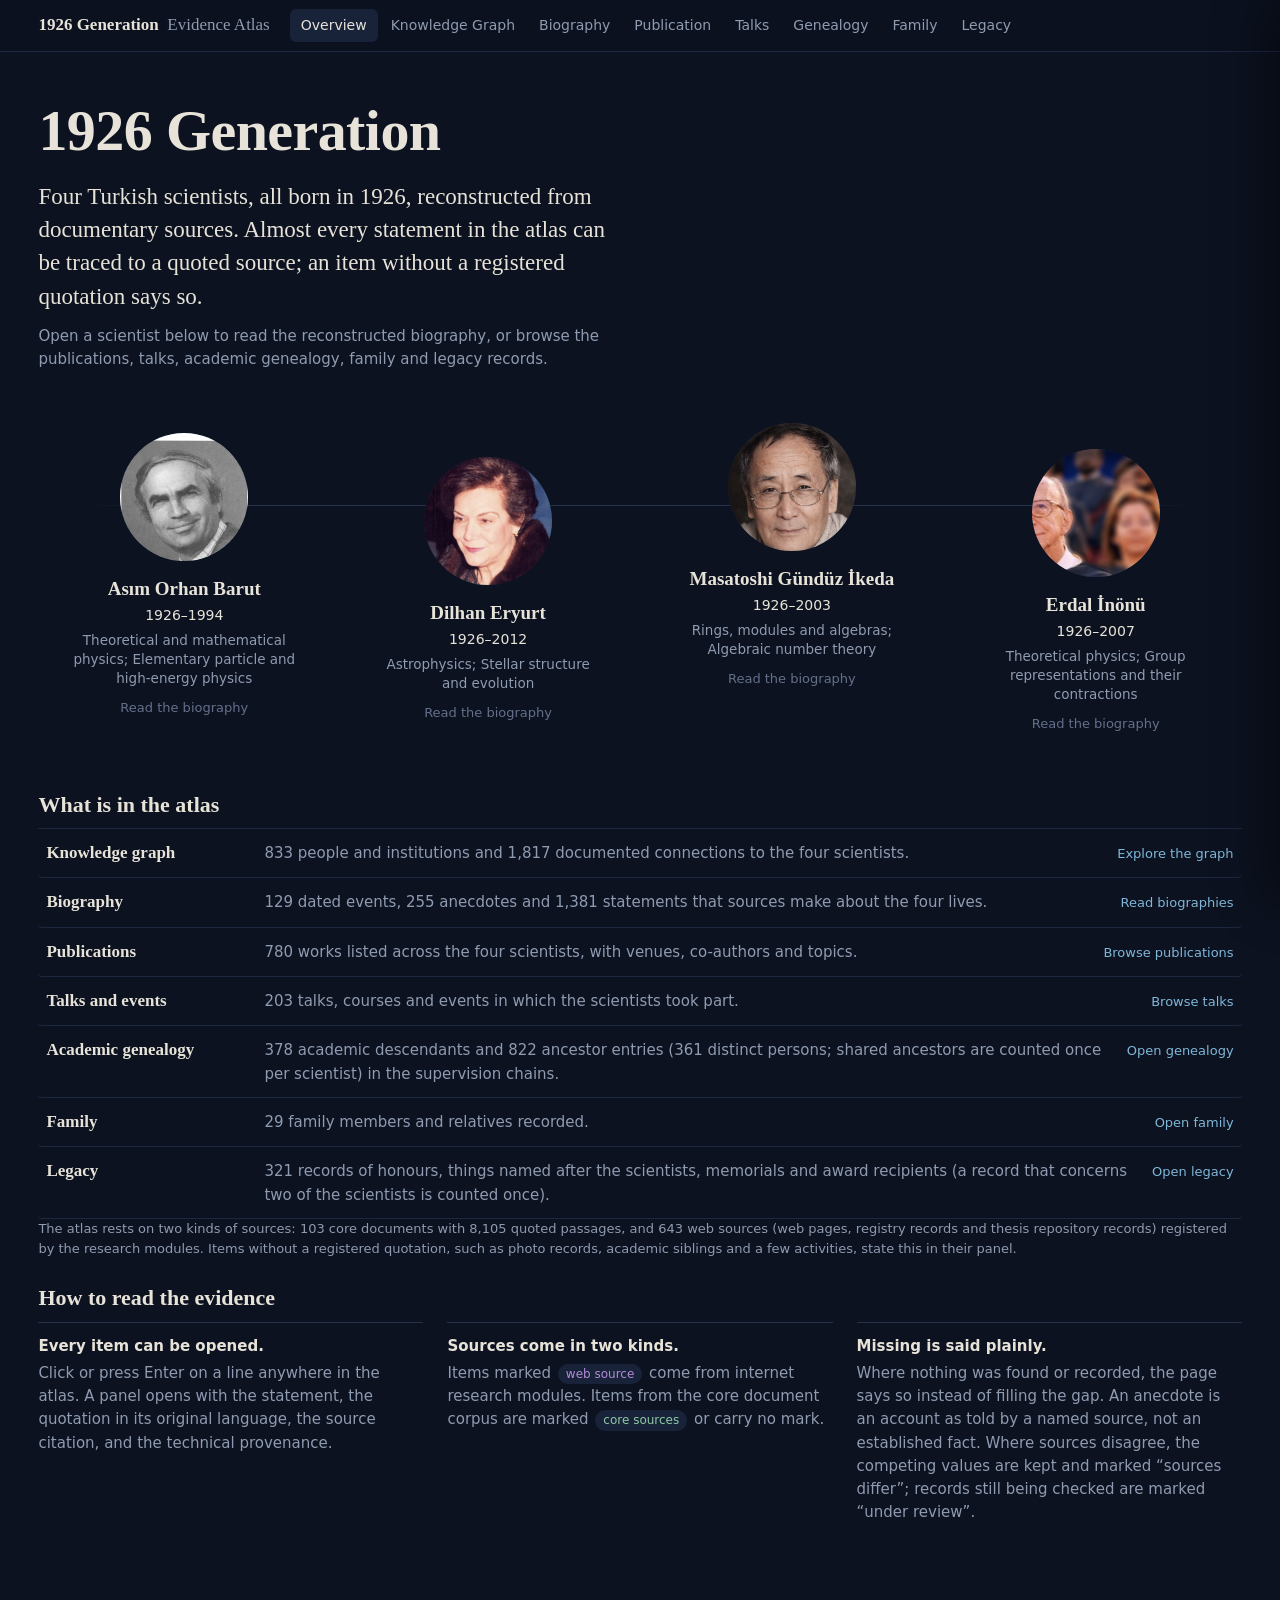
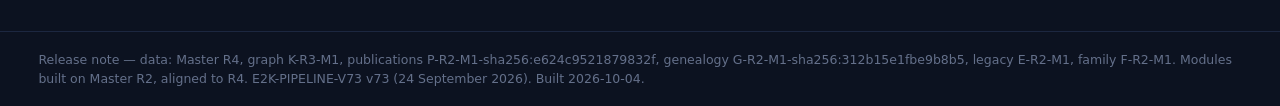
==== commit 903b7043: "4c_sixed" ====
--- a/index.html
+++ b/index.html
@@ -1,2405 +1,3202 @@
 <!doctype html>
-<html lang="en"><head><script>window.__v64InitialHash=location.hash;</script><meta charset="utf-8"><meta name="viewport" content="width=device-width,initial-scale=1">
-<title>1926 Generation — Evidence Atlas</title><meta name="description" content="A provenance-aware research atlas for Asım Barut, Dilhan Eryurt, Gündüz İkeda, and Erdal İnönü.">
-<style>
-:root{
-  --ink:#10243a;--navy:#183a5a;--navy2:#234f70;--teal:#357c82;--teal2:#5d9696;
-  --paper:#f6f1e7;--paper2:#fffdf8;--gold:#a47b3c;--gold2:#d8c39b;--muted:#6b7480;
-  --line:#cbd0ce;--soft:#e7e0d3;--white:#ffffff;--danger:#8a4a44;
-  --serif: Georgia, "Times New Roman", serif; --sans: "Inter","Segoe UI",Arial,sans-serif;
+<html lang="en">
+<head>
+<meta charset="utf-8">
+<meta name="viewport" content="width=device-width, initial-scale=1">
+<title>1926 Generation — Evidence Atlas</title>
+<style>:root{--bg:#0c1220;--surface:#121a2b;--surface-2:#18233a;--line:#25324b;--line-soft:#1c2740;--text:#e7e3d8;--muted:#8f9bb0;--faint:#64708a;
+--sun:#f2c14e;--planet:#7fb7d9;--nebula:#b48bd6;--ember:#e58a6b;--leaf:#8fc9a3;
+--serif:"Iowan Old Style","Palatino Linotype",Palatino,"Book Antiqua",Georgia,serif;--sans:"Segoe UI",system-ui,-apple-system,"Helvetica Neue",Arial,sans-serif;
+--r:6px;--pad:clamp(16px,3vw,40px)}
+*{box-sizing:border-box}
+html{color-scheme:dark;background:var(--bg)}
+body{margin:0;background:var(--bg);color:var(--text);font:15px/1.55 var(--sans);-webkit-font-smoothing:antialiased}
+h1,h2,h3,h4{font-family:var(--serif);font-weight:600;line-height:1.2;margin:0;text-wrap:balance}
+h1{font-size:clamp(28px,4vw,46px);letter-spacing:-.01em}h2{font-size:22px}h3{font-size:17px}h4{font-size:15px}
+p{margin:0 0 .8em}a{color:var(--planet);text-decoration:none}a:hover{text-decoration:underline}
+button,input,select{font:inherit;color:inherit}
+:focus-visible{outline:2px solid var(--sun);outline-offset:2px;border-radius:3px}
+::selection{background:#35507a}
+*{scrollbar-color:#2b3954 transparent;scrollbar-width:thin}
+.num{font-variant-numeric:tabular-nums}
+.muted{color:var(--muted)}.faint{color:var(--faint)}.small{font-size:13px}
+/* top bar */
+#top{position:sticky;top:0;z-index:30;display:flex;align-items:center;gap:20px;padding:0 var(--pad);height:52px;background:rgba(12,18,32,.92);backdrop-filter:blur(8px);border-bottom:1px solid var(--line-soft)}
+#brand{font-family:var(--serif);font-size:17px;font-weight:600;color:var(--text);white-space:nowrap}
+#brand span{color:var(--muted);font-weight:400;margin-left:.5em}
+#nav{display:flex;gap:2px;overflow-x:auto;flex:1}
+#nav a{padding:6px 11px;border-radius:var(--r);color:var(--muted);white-space:nowrap;font-size:14px}
+#nav a:hover{color:var(--text);text-decoration:none;background:var(--surface)}
+#nav a[aria-current=page]{color:var(--text);background:var(--surface-2)}
+/* page frame */
+#page{padding:0 var(--pad) 80px;max-width:1500px;margin:0 auto}
+#page.wide{max-width:none}
+.intro{display:flex;flex-wrap:wrap;gap:8px 32px;align-items:baseline;padding:22px 0 14px;border-bottom:1px solid var(--line-soft);margin-bottom:18px}
+.intro h1{font-size:26px}.intro p{margin:0;color:var(--muted);max-width:75ch;flex:1 1 420px}
+.intro .stats{display:flex;gap:18px;color:var(--muted);font-size:13px}.intro .stats b{color:var(--text);font-weight:600;margin-right:4px}
+/* origin tabs */
+.otabs{display:flex;gap:4px;flex-wrap:wrap;margin:0 0 18px}
+.otabs button{background:none;border:1px solid transparent;border-radius:var(--r);padding:5px 12px;color:var(--muted);cursor:pointer}
+.otabs button:hover{color:var(--text);background:var(--surface)}
+.otabs button[aria-pressed=true]{color:var(--bg);background:var(--sun);font-weight:600}
+/* controls */
+.btn{background:var(--surface);border:1px solid var(--line);border-radius:var(--r);padding:5px 11px;color:var(--text);cursor:pointer}
+.btn:hover{background:var(--surface-2)}.btn[aria-pressed=true]{border-color:var(--sun);color:var(--sun)}.btn:disabled{opacity:.45;cursor:default}
+.field{background:var(--surface);border:1px solid var(--line);border-radius:var(--r);padding:5px 10px;color:var(--text);min-width:0}
+.field::placeholder{color:var(--faint)}
+select.field{padding-right:24px}
+.row{display:flex;gap:8px;flex-wrap:wrap;align-items:center}
+.chip{display:inline-block;padding:1px 8px;border-radius:99px;background:var(--surface-2);color:var(--muted);font-size:12px;white-space:nowrap}
+.chip.review{color:var(--ember)}.chip.web{color:var(--nebula)}.chip.core{color:var(--leaf)}.chip.differ{color:var(--sun)}
+.recorded{margin-top:4px}
+/* sections, tables, lists */
+.section{margin:26px 0}.section>h2{margin-bottom:10px}
+.panel{background:var(--surface);border:1px solid var(--line-soft);border-radius:var(--r);padding:14px 16px}
+.cols{display:grid;gap:16px}.cols.c3{grid-template-columns:repeat(3,minmax(0,1fr))}.cols.c2{grid-template-columns:repeat(2,minmax(0,1fr))}
+@media(max-width:1000px){.cols.c3,.cols.c2{grid-template-columns:1fr}}
+table.t{width:100%;border-collapse:collapse;font-size:14px}
+table.t th{text-align:left;font-weight:600;color:var(--muted);padding:6px 8px;border-bottom:1px solid var(--line)}
+table.t td{padding:6px 8px;border-bottom:1px solid var(--line-soft);vertical-align:top}
+.tl{list-style:none;margin:0;padding:0}
+.tl li{display:grid;grid-template-columns:92px 1fr;gap:12px;padding:7px 6px;border-bottom:1px solid var(--line-soft);cursor:pointer;border-radius:4px}
+.tl li:hover{background:var(--surface)}.tl .when{color:var(--muted);font-variant-numeric:tabular-nums}
+.ll-head{display:flex;gap:10px;flex-wrap:wrap;align-items:center;margin-bottom:8px}.ll-head h2{margin-right:auto}
+.ll{list-style:none;margin:0;padding:0;counter-reset:none}
+.ll li{display:grid;grid-template-columns:46px 1fr;gap:10px;padding:8px 6px;border-bottom:1px solid var(--line-soft);cursor:pointer;border-radius:4px}
+.ll li:hover{background:var(--surface)}.ll .n{color:var(--faint);text-align:right;font-variant-numeric:tabular-nums}
+.ll-more{margin:12px 0;display:flex;gap:12px;align-items:center;color:var(--muted)}
+.empty{color:var(--muted);padding:18px 0}
+/* detail slide-over */
+#detail{position:fixed;top:0;right:0;bottom:0;width:min(520px,94vw);background:#0f1727;border-left:1px solid var(--line);z-index:60;transform:translateX(102%);transition:transform .18s ease;display:flex;flex-direction:column;box-shadow:-24px 0 48px rgba(0,0,0,.45)}
+#detail.open{transform:none}
+#detail header{display:flex;gap:12px;align-items:flex-start;padding:16px 18px 10px;border-bottom:1px solid var(--line-soft)}
+#detail header h3{flex:1;font-size:19px}
+#detail .body{overflow:auto;padding:14px 18px 40px}
+#detail .summary{background:var(--surface);border-radius:var(--r);padding:12px 14px;margin-bottom:14px}
+.ev{border-left:2px solid var(--line);padding:2px 0 2px 12px;margin:0 0 14px}
+.ev blockquote{margin:0 0 6px;font-family:var(--serif);font-size:15.5px;line-height:1.5}
+.ev .cite{color:var(--muted);font-size:13px}
+details.tech{margin-top:14px;color:var(--muted);font-size:12.5px}details.tech summary{cursor:pointer}
+details.tech code{font-family:ui-monospace,Consolas,monospace;font-size:12px;word-break:break-all}
+dl.kv{display:grid;grid-template-columns:max-content 1fr;gap:4px 14px;margin:0}dl.kv dt{color:var(--muted)}dl.kv dd{margin:0}
+footer#foot{padding:18px var(--pad);color:var(--faint);font-size:12.5px;border-top:1px solid var(--line-soft)}
+@media(prefers-reduced-motion:reduce){#detail{transition:none}}
+.ev-more{margin:0 0 14px;display:flex;align-items:center;gap:10px;flex-wrap:wrap}
+.ev-group{margin:16px 0 8px;padding-top:10px;border-top:1px solid var(--line);color:var(--muted)}
+
+/* overview */
+.ov-hero{padding:44px 0 8px}
+.ov-lead{max-width:62ch}
+.ov-lead h1{font-size:clamp(34px,5vw,58px);margin-bottom:14px}
+.ov-statement{font-family:var(--serif);font-size:clamp(18px,2vw,23px);line-height:1.45;color:var(--text);margin:0 0 12px}
+.ov-suns{list-style:none;margin:46px 0 0;padding:0 0 12px;display:grid;grid-template-columns:repeat(4,minmax(0,1fr));gap:12px;position:relative}
+.ov-suns::before{content:"";position:absolute;left:4%;right:4%;top:88px;height:1px;background:linear-gradient(90deg,transparent,var(--line) 12%,var(--line) 88%,transparent)}
+.ov-sun:nth-child(1){margin-top:10px}.ov-sun:nth-child(2){margin-top:34px}.ov-sun:nth-child(3){margin-top:0}.ov-sun:nth-child(4){margin-top:26px}
+.ov-sunbtn{display:flex;flex-direction:column;align-items:center;text-align:center;gap:4px;width:100%;background:none;border:0;padding:6px 8px 12px;border-radius:var(--r);cursor:pointer;position:relative}
+.ov-orb{width:128px;height:128px;border-radius:50%;overflow:hidden;display:grid;place-items:center;background:var(--surface-2);margin-bottom:12px;
+  box-shadow:0 0 0 2px var(--bg),0 0 0 3px var(--tone),0 0 46px color-mix(in srgb,var(--tone) 30%,transparent);transition:box-shadow .2s ease,transform .2s ease}
+.ov-orb img{width:100%;height:100%;object-fit:cover;object-position:center 20%;display:block;filter:saturate(.9)}
+.ov-ini{font-family:var(--serif);font-size:36px;color:var(--tone)}
+.ov-sunbtn:hover .ov-orb,.ov-sunbtn:focus-visible .ov-orb{box-shadow:0 0 0 2px var(--bg),0 0 0 3px var(--tone),0 0 64px color-mix(in srgb,var(--tone) 50%,transparent);transform:translateY(-2px)}
+.ov-name{font-family:var(--serif);font-size:19px;font-weight:600;line-height:1.25}
+.ov-years{color:var(--tone);font-size:14px}
+.ov-field{color:var(--muted);font-size:13.5px;max-width:26ch;line-height:1.4}
+.ov-go{margin-top:6px;font-size:13px;color:var(--faint)}
+.ov-sunbtn:hover .ov-go{color:var(--text)}
+.ov-rows{list-style:none;margin:0;padding:0;border-top:1px solid var(--line-soft)}
+.ov-row{display:grid;grid-template-columns:200px 1fr auto;gap:6px 18px;align-items:baseline;padding:11px 8px;border-bottom:1px solid var(--line-soft);color:var(--text);border-radius:4px}
+.ov-row:hover{background:var(--surface);text-decoration:none}
+.ov-rname{font-family:var(--serif);font-size:17px;font-weight:600}
+.ov-rtext{color:var(--muted)}
+.ov-rgo{color:var(--planet);font-size:13px;white-space:nowrap}
+.ov-steps{margin:0;padding:0;list-style:none;display:grid;grid-template-columns:repeat(3,minmax(0,1fr));gap:24px;counter-reset:s}
+.ov-steps li{counter-increment:s;color:var(--muted);padding-top:12px;border-top:1px solid var(--line)}
+.ov-steps li b{display:block;color:var(--text);margin-bottom:4px;font-weight:600}
+.ov-steps .chip{margin:0 2px}
+@media(max-width:1000px){
+  .ov-suns{grid-template-columns:repeat(2,minmax(0,1fr));gap:22px 12px}.ov-suns::before{display:none}
+  .ov-sun:nth-child(n){margin-top:0}
+  .ov-row{grid-template-columns:1fr;gap:2px}.ov-steps{grid-template-columns:1fr;gap:14px}
 }
-*{box-sizing:border-box} html{scroll-behavior:smooth} body{margin:0;background:var(--paper2);color:var(--ink);font-family:var(--sans);line-height:1.48}
-button,input,select{font:inherit}.site-shell{min-height:100vh}
-.topbar{position:sticky;top:0;z-index:80;background:rgba(255,253,248,.96);backdrop-filter:blur(14px);border-bottom:1px solid var(--soft)}
-.topbar-inner{max-width:1520px;margin:auto;display:grid;grid-template-columns:250px 1fr auto;gap:26px;align-items:center;padding:14px 30px}
-.brand{display:flex;align-items:center;gap:12px;cursor:pointer;white-space:nowrap}.brand-mark{width:34px;height:34px;border:1px solid var(--gold);border-radius:50%;position:relative}
-.brand-mark:before,.brand-mark:after{content:"";position:absolute;inset:7px;border:1px solid var(--teal);border-radius:50%}.brand-mark:after{inset:14px;background:var(--navy);border:0}
-.brand b{font-family:var(--serif);font-size:20px;font-weight:600;letter-spacing:.01em}.brand small{display:block;text-transform:uppercase;letter-spacing:.16em;font-size:9px;color:var(--muted);margin-top:-2px}
-.nav{display:flex;gap:2px;justify-content:center;flex-wrap:wrap}.nav button{appearance:none;background:none;border:0;color:#465463;padding:9px 10px;border-bottom:2px solid transparent;cursor:pointer;font-size:12px;letter-spacing:.02em}
-.nav button:hover,.nav button.active{color:var(--navy);border-bottom-color:var(--gold)}
-.release-pill{font-size:10px;text-transform:uppercase;letter-spacing:.12em;color:var(--muted);white-space:nowrap}
-main{max-width:1520px;margin:auto;padding:0 30px 80px}.page{animation:fade .25s ease}@keyframes fade{from{opacity:.25;transform:translateY(4px)}to{opacity:1;transform:none}}
-.banner{margin:26px 0 0;border-top:5px solid var(--navy);border-bottom:1px solid var(--gold2);padding:27px 0 24px;display:grid;grid-template-columns:minmax(0,1fr) auto;gap:30px;align-items:end}
-.eyebrow{text-transform:uppercase;letter-spacing:.17em;font-size:10px;color:var(--gold);font-weight:700;margin-bottom:8px}.banner h1{font-family:var(--serif);font-size:clamp(40px,5vw,72px);line-height:.95;font-weight:500;margin:0;color:var(--ink);letter-spacing:-.035em}
-.banner p{max-width:800px;color:#54606b;font-size:14px;margin:14px 0 0}.coverage{margin-top:13px;font-size:10px;text-transform:uppercase;letter-spacing:.12em;color:#75808a}
-.origin-select{display:flex;align-items:center;gap:9px;border-left:1px solid var(--gold2);padding-left:22px}.origin-select label{font-size:9px;text-transform:uppercase;letter-spacing:.16em;color:var(--muted)}
-.origin-select select{border:0;border-bottom:1px solid var(--navy);background:transparent;color:var(--navy);padding:7px 26px 6px 4px;min-width:190px;font-family:var(--serif);font-size:16px}
-.hero{margin-top:0;min-height:450px;background:var(--navy);color:white;display:grid;grid-template-columns:1.25fr .75fr;overflow:hidden;position:relative}
-.hero:after{content:"";position:absolute;right:-10%;top:-55%;width:620px;height:620px;border:1px solid rgba(216,195,155,.28);border-radius:50%;box-shadow:0 0 0 80px rgba(255,255,255,.018),0 0 0 160px rgba(255,255,255,.012)}
-.hero-copy{padding:64px 68px;z-index:2}.hero .eyebrow{color:#dfca9f}.hero h1{font-family:var(--serif);font-size:clamp(62px,8vw,122px);line-height:.81;font-weight:500;letter-spacing:-.05em;margin:8px 0 30px}.hero p{font-family:var(--serif);font-size:19px;max-width:720px;color:#e3e9ed;line-height:1.55}
-.hero-side{z-index:2;display:flex;flex-direction:column;justify-content:flex-end;padding:55px 56px;border-left:1px solid rgba(255,255,255,.14)}.hero-side .release-line{font-size:11px;letter-spacing:.13em;text-transform:uppercase;color:#c3d6da}.hero-side strong{font-family:var(--serif);font-size:34px;font-weight:400;margin-top:8px}
-.metric-band{display:grid;grid-template-columns:repeat(8,1fr);border-bottom:1px solid var(--soft);background:#fbf8f1}
-.metric{padding:27px 18px 25px;border-right:1px solid var(--soft);min-width:0}.metric:last-child{border-right:0}.metric strong{font-family:var(--serif);font-size:30px;font-weight:500;display:block;line-height:1}.metric span{display:block;margin-top:8px;font-size:9px;text-transform:uppercase;letter-spacing:.12em;color:var(--muted)}
-.section-head{display:flex;align-items:end;justify-content:space-between;gap:20px;margin:54px 0 18px;border-bottom:1px solid var(--gold2);padding-bottom:10px}.section-head h2{margin:0;font-family:var(--serif);font-size:30px;font-weight:500}.section-head p{margin:0;color:var(--muted);font-size:12px;max-width:650px}
-.origin-band{display:grid;grid-template-columns:repeat(4,1fr);border-top:1px solid var(--ink);border-bottom:1px solid var(--ink)}.origin-entry{padding:27px 24px 30px;border-right:1px solid var(--soft);min-height:260px;position:relative}.origin-entry:last-child{border-right:0}
-.origin-no{font-family:var(--serif);font-size:14px;color:var(--gold)}.origin-entry h3{font-family:var(--serif);font-weight:500;font-size:29px;line-height:1.05;margin:42px 0 7px}.origin-entry .life{font-size:11px;text-transform:uppercase;letter-spacing:.11em;color:var(--muted)}.origin-entry p{font-size:12px;color:#53606d;min-height:55px}.text-link{border:0;background:none;padding:0;color:var(--navy);cursor:pointer;font-size:11px;text-transform:uppercase;letter-spacing:.1em;border-bottom:1px solid var(--gold)}
-.reading-guide{display:grid;grid-template-columns:1fr 1fr 1fr;gap:44px;padding:30px 0 10px}.reading-guide h4{font-family:var(--serif);font-size:18px;font-weight:500;margin:0 0 8px}.reading-guide p{font-size:12px;color:#5d6872;margin:0}
-.split{display:grid;grid-template-columns:minmax(0,1fr) 330px;gap:42px}.aside{border-left:1px solid var(--soft);padding-left:26px}.aside h3{font-family:var(--serif);font-size:20px;font-weight:500}.aside-note{font-size:11px;color:var(--muted);padding:12px 0;border-bottom:1px solid var(--soft)}
-.toolbar{display:flex;align-items:center;gap:10px;flex-wrap:wrap;margin:18px 0}.toolbar input,.toolbar select{background:#fff;border:1px solid #d4d6d3;padding:8px 10px;color:var(--ink);font-size:11px}.toolbar input{min-width:220px}.btn{border:1px solid var(--navy);background:transparent;color:var(--navy);padding:8px 12px;cursor:pointer;font-size:10px;text-transform:uppercase;letter-spacing:.09em}.btn.active,.btn:hover{background:var(--navy);color:white}.btn.gold{border-color:var(--gold);color:#74551f}.btn.gold:hover{background:var(--gold);color:white}
-.timeline{position:relative;margin:20px 0 35px}.timeline:before{content:"";position:absolute;left:121px;top:0;bottom:0;width:1px;background:var(--gold2)}
-.tl-row{display:grid;grid-template-columns:100px 22px 1fr;gap:0;padding:0 0 20px}.tl-date{font-family:var(--serif);font-size:17px;text-align:right;padding-right:18px;color:var(--navy)}.tl-dot{position:relative}.tl-dot:before{content:"";position:absolute;left:7px;top:7px;width:7px;height:7px;background:var(--paper2);border:1.5px solid var(--gold);border-radius:50%}
-.tl-content{padding:0 0 18px 16px;border-bottom:1px solid var(--soft)}.tl-content .tag{font-size:8px;text-transform:uppercase;letter-spacing:.15em;color:var(--teal)}.tl-content h3{font-family:var(--serif);font-size:18px;font-weight:500;margin:4px 0 5px}.tl-content p{font-size:11px;color:#5c6771;margin:0;max-width:900px}
-.person-intro{display:grid;grid-template-columns:170px 1fr;gap:30px;margin:28px 0 36px;align-items:center}.portrait{width:150px;height:185px;background:var(--paper);border:1px solid var(--gold2);display:flex;align-items:center;justify-content:center;position:relative;overflow:hidden}.portrait .mono{font-family:var(--serif);font-size:52px;color:#b3a78e}.portrait:after{content:"";position:absolute;inset:8px;border:1px solid rgba(164,123,60,.25)}
-.person-intro h2{font-family:var(--serif);font-size:34px;font-weight:500;margin:0}.person-intro .field{font-size:11px;text-transform:uppercase;letter-spacing:.12em;color:var(--teal);margin-top:4px}.person-intro p{max-width:850px;color:#596570;font-size:13px}.cv-link{display:inline-flex;align-items:center;gap:9px;border-bottom:1px solid var(--gold);padding:8px 0;color:var(--navy);font-size:10px;text-transform:uppercase;letter-spacing:.1em;text-decoration:none}.cv-link.disabled{opacity:.48;cursor:not-allowed}
-.analytics-lead{display:grid;grid-template-columns:240px 1fr;gap:28px;margin:28px 0 12px;border-top:1px solid var(--ink);padding-top:20px}.big-stat strong{font-family:var(--serif);font-size:76px;line-height:.9;font-weight:400}.big-stat span{display:block;font-size:9px;text-transform:uppercase;letter-spacing:.13em;color:var(--muted);margin-top:8px}
-.stat-line{display:grid;grid-template-columns:repeat(4,1fr);border-top:1px solid var(--soft);border-bottom:1px solid var(--soft)}.stat-line div{padding:14px 15px;border-right:1px solid var(--soft)}.stat-line div:last-child{border-right:0}.stat-line strong{font-family:var(--serif);font-size:22px;font-weight:500}.stat-line span{display:block;font-size:8px;text-transform:uppercase;letter-spacing:.13em;color:var(--muted)}
-.chart-grid{display:grid;grid-template-columns:1.5fr 1fr;gap:28px;margin:25px 0}.chart-panel{border-top:1px solid var(--navy);padding-top:12px}.chart-panel h3{font-family:var(--serif);font-size:18px;font-weight:500;margin:0 0 12px}.chart-panel svg{width:100%;height:auto;background:#fbf9f4}
-.rank-table{width:100%;border-collapse:collapse;font-size:11px}.rank-table th{text-align:left;text-transform:uppercase;letter-spacing:.12em;font-size:8px;color:var(--muted);font-weight:600;padding:8px 7px;border-bottom:1px solid var(--ink)}.rank-table td{padding:9px 7px;border-bottom:1px solid var(--soft);vertical-align:top}.inline-bar{height:5px;background:#e3ded3;margin-top:6px;position:relative}.inline-bar i{display:block;height:100%;background:var(--teal)}
-.long-list{counter-reset:item;margin-top:14px;border-top:1px solid var(--ink)}.list-row{display:grid;grid-template-columns:48px minmax(0,1fr) auto;gap:14px;padding:12px 7px;border-bottom:1px solid var(--soft);align-items:start}.list-no{font-family:var(--serif);color:var(--gold);font-size:13px}.list-title{font-family:var(--serif);font-size:14px;color:var(--ink)}.list-meta{font-size:10px;color:var(--muted);margin-top:4px}.list-actions button{border:0;background:none;color:var(--teal);cursor:pointer;font-size:9px;text-transform:uppercase;letter-spacing:.1em}.list-empty{padding:25px 0;color:var(--muted);font-style:italic;font-family:var(--serif)}
-.load-row{text-align:center;padding:18px 0}.load-row button{border:0;border-bottom:1px solid var(--gold);background:none;color:var(--navy);padding:6px;cursor:pointer;text-transform:uppercase;letter-spacing:.11em;font-size:9px}
-.graph-layout{display:grid;grid-template-columns:270px minmax(0,1fr) 315px;gap:0;border:1px solid var(--soft);min-height:690px;margin-top:20px;background:#fbfaf6}.graph-side{padding:14px;background:#f8f4eb;overflow:auto;max-height:690px}.graph-side.left{border-right:1px solid var(--soft)}.graph-side.right{border-left:1px solid var(--soft)}.graph-side h3{font-family:var(--serif);font-size:18px;font-weight:500;margin:4px 0 12px}.graph-canvas{position:relative;overflow:hidden;background:radial-gradient(circle at 50% 50%,#fffdf8 0,#fbfaf6 65%,#f4efe4 100%)}.graph-canvas svg{width:100%;height:690px;display:block;touch-action:none;cursor:grab}.graph-canvas svg:active{cursor:grabbing}
-.graph-control{display:flex;gap:5px;margin-bottom:10px;flex-wrap:wrap}.graph-control button{font-size:9px;padding:5px 8px;border:1px solid #c8cec9;background:white;color:var(--ink);cursor:pointer}.graph-control button.active{background:var(--navy);color:white;border-color:var(--navy)}
-.filter-label{font-size:8px;text-transform:uppercase;letter-spacing:.14em;color:var(--muted);margin:13px 0 5px}.predicate-list{max-height:220px;overflow:auto;border-top:1px solid var(--soft)}.checkrow{display:flex;gap:7px;align-items:start;padding:5px 0;font-size:9px;color:#53606b}.checkrow input{margin-top:2px}.node-list{border-top:1px solid var(--soft);max-height:270px;overflow:auto}.node-list button{width:100%;text-align:left;border:0;border-bottom:1px solid #e6e2da;background:none;padding:7px 2px;cursor:pointer;font-size:10px;color:var(--ink)}.node-list button:hover{color:var(--teal)}
-.evidence-mini{padding:9px 0;border-bottom:1px solid var(--soft)}.evidence-mini strong{font-family:var(--serif);font-size:13px;font-weight:500;display:block}.evidence-mini small{font-size:9px;color:var(--muted)}.evidence-mini p{font-size:10px;color:#59646e}
-.tree-wrap{border-top:1px solid var(--ink);margin-top:22px}.tree-toolbar{display:flex;justify-content:space-between;align-items:center;padding:12px 0;border-bottom:1px solid var(--soft)}.tree-canvas{height:760px;background:#fbfaf6;position:relative;overflow:hidden}.tree-canvas svg{width:100%;height:100%}.tree-metrics{display:flex;gap:30px;flex-wrap:wrap;padding:14px 0;border-bottom:1px solid var(--soft)}.tree-metrics div strong{font-family:var(--serif);font-size:23px;font-weight:500}.tree-metrics div span{display:block;font-size:8px;letter-spacing:.12em;text-transform:uppercase;color:var(--muted)}
-.family-layout{display:grid;grid-template-columns:minmax(0,1fr) 300px;gap:24px;margin-top:22px}.family-canvas{height:670px;background:#fbfaf6;border-top:1px solid var(--ink);overflow:hidden}.family-canvas svg{width:100%;height:100%}.family-profile{border-left:1px solid var(--soft);padding-left:22px}.family-profile h3{font-family:var(--serif);font-size:22px;font-weight:500}.family-profile p{font-size:11px;color:#58636d}.legend{display:flex;gap:16px;flex-wrap:wrap;font-size:9px;color:var(--muted);padding:11px 0}.dotkey{display:inline-flex;gap:5px;align-items:center}.dotkey i{width:8px;height:8px;border-radius:50%;background:var(--teal);display:inline-block}.dotkey.acad i{background:var(--gold)}
-.legacy-intro{max-width:860px;margin:30px auto 45px;text-align:center}.legacy-intro .orn{width:1px;height:55px;background:var(--gold);margin:0 auto 20px}.legacy-intro p{font-family:var(--serif);font-size:20px;color:#4e5963}
-.legacy-section{margin:48px 0 62px;display:grid;grid-template-columns:230px minmax(0,1fr);gap:50px;border-top:1px solid var(--gold2);padding-top:18px}.legacy-label .letter{font-family:var(--serif);font-size:58px;color:var(--gold2);line-height:.9}.legacy-label h2{font-family:var(--serif);font-size:23px;font-weight:500;margin:6px 0}.legacy-label p{font-size:10px;color:var(--muted)}.legacy-stream{border-top:1px solid var(--ink)}.legacy-item{padding:18px 0;border-bottom:1px solid var(--soft);display:grid;grid-template-columns:95px 1fr auto;gap:18px}.legacy-item .year{font-family:var(--serif);font-size:17px;color:var(--gold)}.legacy-item h3{font-family:var(--serif);font-size:18px;font-weight:500;margin:0 0 5px}.legacy-item p{font-size:11px;color:#59646d;margin:0}.eponym-feature{padding:28px 0;border-bottom:1px solid var(--gold2)}.eponym-feature h3{font-family:var(--serif);font-size:28px;font-weight:500;margin:0}.eponym-feature .co{font-size:10px;text-transform:uppercase;letter-spacing:.12em;color:var(--teal);margin:5px 0 18px}.eponym-explain{display:grid;grid-template-columns:1fr 1fr;gap:28px}.eponym-explain div{border-top:1px solid var(--soft);padding-top:10px}.eponym-explain h4{font-size:8px;text-transform:uppercase;letter-spacing:.15em;color:var(--muted);margin:0 0 6px}.eponym-explain p{font-family:var(--serif);font-size:14px;color:#485562}
-.drawer{position:fixed;right:0;top:0;bottom:0;width:min(520px,94vw);background:#fffdf8;z-index:120;transform:translateX(105%);transition:.25s;box-shadow:-20px 0 50px rgba(16,36,58,.15);border-left:1px solid var(--gold2);overflow:auto}.drawer.open{transform:none}.drawer-head{position:sticky;top:0;background:#fffdf8;border-bottom:1px solid var(--soft);padding:20px 24px;display:flex;justify-content:space-between;z-index:2}.drawer-head h2{font-family:var(--serif);font-size:22px;font-weight:500;margin:0}.drawer-head button{border:0;background:none;font-size:22px;cursor:pointer;color:var(--ink)}.drawer-body{padding:22px 24px 50px}.drawer-block{padding:15px 0;border-bottom:1px solid var(--soft)}.drawer-block .k{font-size:8px;text-transform:uppercase;letter-spacing:.14em;color:var(--muted)}.drawer-block h3{font-family:var(--serif);font-size:16px;font-weight:500;margin:4px 0}.drawer-block p{font-size:11px;color:#56616b;white-space:pre-wrap}.drawer-block a{color:var(--teal);font-size:10px;word-break:break-all}.status{display:inline-block;font-size:8px;text-transform:uppercase;letter-spacing:.1em;border:1px solid var(--soft);padding:3px 5px;margin-top:5px;color:var(--muted)}
-.scrim{position:fixed;inset:0;background:rgba(16,36,58,.23);z-index:110;display:none}.scrim.open{display:block}
-.footer{border-top:1px solid var(--ink);margin-top:75px;padding:25px 0;display:flex;justify-content:space-between;gap:30px;font-size:9px;text-transform:uppercase;letter-spacing:.11em;color:var(--muted)}
-.notice{padding:12px 15px;border-left:2px solid var(--gold);background:#faf6ed;color:#6a6257;font-size:10px;margin:12px 0}.smallcaps{font-size:9px;text-transform:uppercase;letter-spacing:.13em;color:var(--muted)}
-@media(max-width:1150px){.topbar-inner{grid-template-columns:190px 1fr}.release-pill{display:none}.metric-band{grid-template-columns:repeat(4,1fr)}.origin-band{grid-template-columns:repeat(2,1fr)}.graph-layout{grid-template-columns:230px 1fr}.graph-side.right{display:none}.split{grid-template-columns:1fr}.aside{border-left:0;border-top:1px solid var(--soft);padding:18px 0}.chart-grid{grid-template-columns:1fr}.legacy-section{grid-template-columns:180px 1fr}}
-@media(max-width:780px){main{padding:0 15px 50px}.topbar-inner{display:block;padding:10px 15px}.brand{margin-bottom:8px}.nav{justify-content:flex-start;overflow:auto;flex-wrap:nowrap}.nav button{white-space:nowrap}.hero{grid-template-columns:1fr}.hero-copy{padding:42px 26px}.hero-side{padding:28px;border-left:0;border-top:1px solid rgba(255,255,255,.15)}.metric-band{grid-template-columns:repeat(2,1fr)}.origin-band{grid-template-columns:1fr}.origin-entry{border-right:0;border-bottom:1px solid var(--soft)}.reading-guide{grid-template-columns:1fr}.banner{grid-template-columns:1fr}.origin-select{border-left:0;padding-left:0}.person-intro{grid-template-columns:1fr}.analytics-lead{grid-template-columns:1fr}.stat-line{grid-template-columns:repeat(2,1fr)}.graph-layout{grid-template-columns:1fr}.graph-side.left{display:none}.family-layout{grid-template-columns:1fr}.family-profile{border-left:0;border-top:1px solid var(--soft);padding:15px 0}.legacy-section{grid-template-columns:1fr}.legacy-item{grid-template-columns:70px 1fr}.legacy-item>button{grid-column:2}.eponym-explain{grid-template-columns:1fr}.timeline:before{left:82px}.tl-row{grid-template-columns:66px 20px 1fr}.tl-date{font-size:13px;padding-right:8px}}
-
-/* v43 website revision — combined four-Origin graph, compact reference-site visual language */
-.topbar-inner{max-width:1440px;grid-template-columns:225px 1fr auto;padding:10px 24px;gap:18px}
-.nav button{padding:7px 8px;font-size:11px}.release-pill{font-size:9px}
-main{max-width:1440px;padding:0 24px 64px}
-.banner{margin:14px 0 0;border-top:2px solid var(--navy);padding:14px 0 13px;gap:18px;align-items:center}
-.banner h1{font-size:clamp(32px,4vw,48px);line-height:1}.banner p{font-size:12px;margin:8px 0 0;max-width:820px}.coverage{margin-top:7px;font-size:9px}
-.eyebrow{margin-bottom:5px;font-size:9px}.section-head{margin:32px 0 12px;padding-bottom:7px}.section-head h2{font-size:26px}.section-head p{font-size:11px}
-.origin-switch{min-width:470px;border-left:1px solid var(--gold2);padding-left:18px}.origin-switch>label{display:block;font-size:8px;text-transform:uppercase;letter-spacing:.15em;color:var(--muted);margin-bottom:6px}.origin-buttons{display:grid;grid-template-columns:repeat(4,1fr);border:1px solid var(--soft);background:#fff}.origin-buttons button{border:0;border-right:1px solid var(--soft);background:#fff;padding:7px 8px;cursor:pointer;color:var(--ink);font-size:9px;line-height:1.18}.origin-buttons button:last-child{border-right:0}.origin-buttons button:hover,.origin-buttons button.active{background:var(--navy);color:#fff}.origin-buttons button b{display:block;font-family:var(--serif);font-weight:500;font-size:11px}.origin-buttons button span{display:block;opacity:.72;margin-top:2px}
-.person-intro{grid-template-columns:112px 1fr;gap:20px;margin:16px 0 22px;padding-bottom:16px;border-bottom:1px solid var(--soft)}.portrait{width:104px;height:128px}.portrait img{width:100%;height:100%;object-fit:cover;filter:grayscale(100%);display:block}.portrait:after{inset:5px}.person-intro h2{font-size:28px}.person-intro p{font-size:11.5px;margin:7px 0}.person-intro .field{font-size:9px}.cv-link{font-size:9px;padding:5px 0}
-.graph-layout{grid-template-columns:260px minmax(0,1fr) 350px;min-height:720px;margin-top:12px}.graph-side{max-height:720px;padding:12px}.graph-canvas svg{height:720px}.graph-side h3{font-size:16px;margin:2px 0 8px}.filter-label{margin:10px 0 4px}.predicate-list{max-height:178px}.node-list{max-height:238px}.node-list button{padding:5px 2px;font-size:9px}.graph-canvas{background:radial-gradient(circle at 50% 50%,#fffdf8 0,#fbfaf6 62%,#f3eee3 100%)}
-.kg-legend{border-top:1px solid var(--soft);margin-top:8px;padding-top:7px}.kg-legend-row{display:grid;grid-template-columns:48px 1fr;gap:7px;align-items:center;padding:3px 0;font-size:8px;color:#59646d}.kg-legend svg{height:10px;width:46px}.graph-toolbar-inline{display:flex;gap:4px;flex-wrap:wrap;margin:6px 0}.graph-toolbar-inline button{border:1px solid var(--soft);background:#fff;padding:4px 7px;font-size:8px;cursor:pointer}.graph-toolbar-inline button.active{background:var(--navy);color:#fff;border-color:var(--navy)}
-.evidence-mini .edge-quote{font-family:var(--serif);font-size:12px;line-height:1.45;color:#3f4b55;white-space:pre-wrap;border-left:2px solid var(--gold2);padding-left:9px;margin:8px 0}.evidence-mini .src-title{font-size:9px;color:var(--navy);margin-top:5px}.evidence-mini .edge-kv{display:grid;grid-template-columns:84px 1fr;gap:4px 8px;font-size:9px;margin:7px 0}.evidence-mini .edge-kv b{color:var(--muted);font-weight:600}.evidence-mini a{color:var(--teal);font-size:9px;word-break:break-word}
-.tree-wrap{margin-top:12px}.tree-canvas{height:720px}.tree-toolbar{padding:8px 0}.tree-metrics{padding:9px 0;gap:24px}.tree-metrics div strong{font-size:20px}.tree-note{font-size:9px;color:var(--muted);margin:7px 0}.gene-unresolved{font-size:8px;color:#7a6250}
-.legacy-intro{max-width:760px;margin:18px auto 26px}.legacy-intro .orn{height:28px;margin-bottom:10px}.legacy-intro p{font-size:17px}.legacy-section{margin:28px 0 40px;grid-template-columns:205px minmax(0,1fr);gap:32px;padding-top:12px}.legacy-label .letter{font-size:44px}.legacy-label h2{font-size:20px}.legacy-item{padding:13px 0}.eponym-feature{padding:18px 0}.eponym-feature h3{font-size:24px}.footer{margin-top:48px;padding:18px 0}
-@media(max-width:1180px){.origin-switch{min-width:390px}.origin-buttons button span{display:none}.graph-layout{grid-template-columns:225px 1fr}.graph-side.right{display:none}}
-@media(max-width:780px){main{padding:0 12px 45px}.banner{grid-template-columns:1fr}.origin-switch{min-width:0;border-left:0;padding-left:0}.origin-buttons{grid-template-columns:repeat(2,1fr)}.origin-buttons button:nth-child(2){border-right:0}.origin-buttons button:nth-child(-n+2){border-bottom:1px solid var(--soft)}.person-intro{grid-template-columns:90px 1fr}.portrait{width:84px;height:105px}.graph-layout{grid-template-columns:1fr}.graph-side.left{display:block;max-height:none;border-right:0;border-bottom:1px solid var(--soft)}.graph-canvas svg{height:600px}.legacy-section{grid-template-columns:1fr}}
-
-/* ===== v49 website / graph interaction contract ===== */
-body[data-route]:not([data-route="overview"]) .banner{
-  margin-top:18px;padding:22px 24px 20px;border-top:3px solid var(--navy);
-  border-bottom:1px solid var(--gold2);border-radius:2px;
-}
-body[data-route="knowledge"] .banner{background:#eaf0f1}
-body[data-route="biography"] .banner{background:#f3eee3}
-body[data-route="publication"] .banner{background:#edf2f0}
-body[data-route="talks"] .banner{background:#eef1f5}
-body[data-route="genealogy"] .banner{background:#f1eee8}
-body[data-route="family"] .banner{background:#eef3ee}
-body[data-route="legacy"] .banner{background:#f5eee6}
-.compact-analytics{display:grid;grid-template-columns:170px 1fr;gap:18px;margin:15px 0 18px;border-top:1px solid var(--ink);border-bottom:1px solid var(--soft);padding:12px 0}
-.compact-analytics .big-stat strong{font-size:46px}.compact-analytics .stat-line div{padding:9px 11px}.compact-analytics .stat-line strong{font-size:18px}
-.compact-metrics{display:grid;grid-template-columns:repeat(6,1fr);border-top:1px solid var(--soft);border-bottom:1px solid var(--soft);margin:14px 0 20px;background:#fbf8f1}
-.compact-metrics>div{padding:10px 12px;border-right:1px solid var(--soft)}.compact-metrics>div:last-child{border-right:0}
-.compact-metrics strong{font-family:var(--serif);font-size:21px;font-weight:500;display:block}.compact-metrics span{font-size:8px;text-transform:uppercase;letter-spacing:.12em;color:var(--muted)}
-.bio-dual{display:grid;grid-template-columns:1fr 1fr;gap:30px;margin:12px 0 28px}.bio-list{border-top:1px solid var(--ink)}.bio-entry{display:grid;grid-template-columns:92px 1fr auto;gap:12px;padding:10px 4px;border-bottom:1px solid var(--soft)}.bio-entry .date{font-family:var(--serif);color:var(--gold);font-size:14px}.bio-entry h4{font-family:var(--serif);font-size:14px;font-weight:500;margin:0}.bio-entry p{font-size:10px;color:#5b6670;margin:3px 0 0}
-.anecdote-stream{max-width:980px;border-top:1px solid var(--ink)}.anecdote{padding:14px 4px;border-bottom:1px solid var(--soft)}.anecdote h3{font-family:var(--serif);font-size:17px;font-weight:500;margin:0 0 5px}.anecdote p{font-size:11px;color:#56616b;margin:0}
-.mode-switch{display:flex;gap:0;border:1px solid var(--navy);width:max-content;background:white}.mode-switch button{border:0;background:white;color:var(--navy);padding:10px 26px;font-size:11px;text-transform:uppercase;letter-spacing:.12em;cursor:pointer}.mode-switch button.active{background:var(--navy);color:white}
-.branch-switch{display:flex;gap:6px;flex-wrap:wrap;margin-left:18px}.branch-switch button{border:1px solid var(--gold2);background:#fffdf8;color:var(--ink);padding:8px 11px;font-size:9px;cursor:pointer}.branch-switch button.active{background:#a47b3c;color:#fff;border-color:#a47b3c}
-.tree-toolbar.v49{justify-content:flex-start;gap:18px;align-items:center;flex-wrap:wrap;background:#f7f2e8;padding:12px;border-top:1px solid var(--gold2)}
-.tree-canvas svg,.family-canvas svg{touch-action:none;cursor:grab}.tree-canvas svg:active,.family-canvas svg:active{cursor:grabbing}
-.family-node.spouse rect{stroke:#a47b3c!important;stroke-width:2!important}.family-node.sibling rect{stroke:#357c82!important}.family-node.origin rect{stroke:#183a5a!important}
-.evidence-priority{border-top:1px solid var(--ink)}.evidence-priority .context{font-family:var(--serif);font-size:14px;line-height:1.5;color:#3f4b55;margin:8px 0 12px}
-.evidence-priority blockquote{margin:9px 0;padding:8px 0 8px 12px;border-left:2px solid var(--gold);font-family:var(--serif);font-size:13px;color:#3e4952}
-.evidence-priority details{margin-top:12px;font-size:9px;color:var(--muted)}
-.legacy-section.v49{grid-template-columns:245px minmax(0,1fr)}.legacy-section.v49 .legacy-label .letter{display:none}
-.honor-subgroup{margin:0 0 24px}.honor-subgroup h3{font-family:var(--serif);font-size:18px;font-weight:500;margin:0;padding:10px 0 7px;border-bottom:1px solid var(--gold2)}.honor-badge{display:inline-block;margin-left:8px;font-family:var(--sans);font-size:8px;text-transform:uppercase;letter-spacing:.12em;color:var(--teal)}
-.kg-shared-note{font-size:9px;color:var(--muted);padding:6px 0 2px}.kg-node-shared text{font-weight:600}
-@media(max-width:900px){.bio-dual{grid-template-columns:1fr}.compact-metrics{grid-template-columns:repeat(3,1fr)}.compact-analytics{grid-template-columns:1fr}.branch-switch{margin-left:0}}
-
-
-/* graph presentation overrides (legacy v59 CSS class names retained) */
-body[data-route="knowledge"],body[data-route="genealogy"],body[data-route="family"]{background:#07111d;color:#e7f0fa}
-body[data-route="knowledge"] .topbar,body[data-route="genealogy"] .topbar,body[data-route="family"] .topbar{background:rgba(7,17,29,.97);border-bottom-color:#233b55}
-body[data-route="knowledge"] .brand b,body[data-route="genealogy"] .brand b,body[data-route="family"] .brand b{color:#f1f6fb}
-body[data-route="knowledge"] .nav button,body[data-route="genealogy"] .nav button,body[data-route="family"] .nav button{color:#9db0c3}
-body[data-route="knowledge"] .nav button.active,body[data-route="genealogy"] .nav button.active,body[data-route="family"] .nav button.active{color:#fff3c2}
-body[data-route="knowledge"] .release-pill,body[data-route="genealogy"] .release-pill,body[data-route="family"] .release-pill{color:#8ea5bb}
-body[data-route="knowledge"] .banner,body[data-route="genealogy"] .banner,body[data-route="family"] .banner{border-top-color:#587da5;border-bottom-color:#2d4965}
-body[data-route="knowledge"] .banner h1,body[data-route="genealogy"] .banner h1,body[data-route="family"] .banner h1,
-body[data-route="knowledge"] .section-head h2,body[data-route="genealogy"] .section-head h2,body[data-route="family"] .section-head h2{color:#eef6ff}
-body[data-route="knowledge"] .banner p,body[data-route="genealogy"] .banner p,body[data-route="family"] .banner p,
-body[data-route="knowledge"] .section-head p,body[data-route="genealogy"] .section-head p,body[data-route="family"] .section-head p{color:#9fb2c6}
-body[data-route="knowledge"] .footer,body[data-route="genealogy"] .footer,body[data-route="family"] .footer{color:#8298ac;border-top-color:#20364d}
-.v59-k-note{margin:14px 0 18px;padding:11px 14px;border-left:3px solid #d7b663;background:#0b1a2a;color:#aabbd0;font-size:11px;line-height:1.5}
-.v59-k-note b{color:#f0d995}.v59-filter-block{border-top:1px solid #213d58;margin-top:12px;padding-top:10px}.v59-filter-block summary{cursor:pointer;font-size:10px;text-transform:uppercase;letter-spacing:.1em;color:#8fa9c4}
-.v59-filter-grid{display:grid;grid-template-columns:1fr;gap:4px;margin-top:7px}.v59-filter-grid .checkrow{font-size:9px}
-.v59-origin-focus{display:grid;grid-template-columns:1fr 1fr;gap:5px;margin:6px 0 11px}.v59-origin-focus button{font-size:9px;padding:6px}
-.v59-inline-select{width:100%;padding:6px;background:#0a1725;color:#dcecff;border:1px solid #2a4863;font-size:9px}
-.v59-chip{display:inline-block;padding:2px 6px;border:1px solid #315170;border-radius:999px;font-size:8px;letter-spacing:.04em;margin:2px 3px 2px 0;color:#c0d2e5}
-.v59-pin{margin-top:8px;padding:6px 8px;border:1px solid #42617d;background:#0b1c2e;color:#dbe9f6;cursor:pointer;font-size:9px}
-body[data-route="knowledge"] .graph-side{background:#081624;border-color:#1e3952;color:#c6d6e7}
-body[data-route="knowledge"] .graph-side h3,body[data-route="knowledge"] .graph-side h4{color:#edf5fd}
-body[data-route="knowledge"] .graph-side input{background:#06111d!important;color:#e7f1fb!important;border:1px solid #28455e!important}
-body[data-route="knowledge"] .graph-control button,body[data-route="knowledge"] .graph-toolbar-inline button{background:#0b1b2b;color:#bdd0e3;border-color:#2a4761}
-body[data-route="knowledge"] .graph-control button.active{background:#193653;color:#fff1b6;border-color:#6c8cab}
-body[data-route="knowledge"] .graph-canvas{background:radial-gradient(circle at 50% 44%,#0d2740 0,#071522 42%,#030a12 100%);border-color:#1e3850}
-body[data-route="knowledge"] .edge-kv b{color:#89a6c2} body[data-route="knowledge"] .edge-kv span{color:#dce8f5}
-body[data-route="knowledge"] .aside-note,body[data-route="knowledge"] .kg-subtle{color:#8fa4b9}
-body[data-route="knowledge"] .source-card{background:#0b1a29;border-color:#28435c;color:#cbd9e7}
-</style>
-<style id="v50-overrides">
-body[data-route="knowledge"] .banner{background:#091425;color:#e7eef9;border-top-color:#7fd0ff;border-bottom-color:#355a7a}
-body[data-route="knowledge"] .banner .kicker,body[data-route="knowledge"] .banner h1,body[data-route="knowledge"] .banner p,body[data-route="knowledge"] .banner .meta{color:#e7eef9}
-body[data-route="knowledge"] .graph-layout{grid-template-columns:280px 1fr 320px;gap:0;border:1px solid #1e3952;background:#08111f}
-body[data-route="knowledge"] .graph-side{background:#091425;color:#d9e6f5;border-color:#20374d}
-body[data-route="knowledge"] .graph-side h3, body[data-route="knowledge"] .graph-side .filter-label, body[data-route="knowledge"] .graph-side .smallcaps{color:#d9e6f5}
-body[data-route="knowledge"] .graph-side button, body[data-route="knowledge"] .graph-side select, body[data-route="knowledge"] .graph-side input{background:#0f1d33;color:#e7eef9;border:1px solid #284766}
-body[data-route="knowledge"] .graph-side .checkrow{color:#d0deef}
-body[data-route="knowledge"] .graph-canvas{background:radial-gradient(circle at 50% 40%, rgba(41,82,138,.55), rgba(8,17,31,.97) 38%, #03070d 100%);min-height:740px;position:relative;overflow:hidden}
-body[data-route="knowledge"] .graph-canvas svg{height:740px}
-body[data-route="knowledge"] #graphEvidence, body[data-route="family"] #familyProfile, body[data-route="genealogy"] #geneProfile{font-size:12px;line-height:1.45}
-body[data-route="knowledge"] .aside-note, body[data-route="genealogy"] .aside-note{color:#b9cae0}
-.node-group h4{margin:14px 0 6px;font-size:12px;text-transform:uppercase;letter-spacing:.1em;color:#8aa6c6}
-.node-group .node-list button{display:block;width:100%;text-align:left}
-.kg-legend{display:grid;grid-template-columns:1fr;gap:6px;margin:10px 0 14px;font-size:11px}
-.kg-legend .lg{display:flex;align-items:center;gap:8px;color:#cfe0f4}.kg-legend i{width:26px;height:0;border-top:3px solid #7fd0ff;display:inline-block}
-.kg-legend .seed i{border-color:#ffd166}.kg-legend .enrich i{border-color:#d8a4ff}.kg-legend .mixed i{border-color:#96e072}
-.kg-note{font-size:11px;color:#a8bed6;margin-top:8px}
-.cv-strip{display:grid;grid-template-columns:repeat(4,1fr);gap:16px;margin:10px 0 22px}
-.cv-card{border:1px solid #d8d8d8;background:#fbfaf7;padding:12px;display:grid;grid-template-columns:68px 1fr;gap:10px;align-items:center}
-.cv-card img{width:68px;height:86px;object-fit:cover;border:1px solid #ccc}.cv-card h3{font-family:Georgia,serif;font-size:16px;margin:0 0 4px}.cv-card p{margin:0 0 8px;font-size:11px;color:#58636b}.cv-card a{font-size:11px;margin-right:10px}
-.publication-topgrid{display:grid;grid-template-columns:1.1fr .9fr;gap:18px;margin:12px 0 18px}.pub-stack{display:grid;grid-template-columns:1fr;gap:16px}.panel-card{border:1px solid #d7d7d2;background:#fbfbf8;padding:12px 14px}.panel-card h3{margin:0 0 10px;font-family:Georgia,serif;font-size:16px}
-.pub-mini-grid{display:grid;grid-template-columns:repeat(4,1fr);gap:10px}.pub-mini-grid .mini{border:1px solid #e4e4de;padding:8px;background:white}.pub-mini-grid .mini strong{display:block;font-size:20px;color:#173a59}.pub-mini-grid .mini span{display:block;font-size:9px;text-transform:uppercase;letter-spacing:.12em;color:#6a7279}
-.gene-layout{display:grid;grid-template-columns:1fr 320px;gap:18px;align-items:start}
-.tree-wrap{position:relative}.tree-toolbar.top-right{position:absolute;right:0;top:-4px;display:flex;gap:8px;z-index:5;align-items:flex-start;justify-content:flex-end;max-width:72%}.tree-toolbar .branch-switch{display:flex;gap:6px;flex-wrap:wrap;justify-content:flex-end}.tree-toolbar .branch-switch button,.tree-toolbar .mode-switch button{background:#fff;border:1px solid #cfd6d4;padding:7px 10px;font-size:10px}.tree-toolbar .branch-switch button.active,.tree-toolbar .mode-switch button.active{background:#183a5a;color:#fff}
-.tree-canvas svg{height:700px}.gene-profile{border:1px solid #ddd;background:#fffdf8;padding:14px;min-height:240px;position:sticky;top:18px}
-.branch-explain{margin:10px 0 12px;padding:10px 12px;border-left:3px solid #a47b3c;background:#fbf8f1;font-size:11px;color:#55606a}
-.gene-stats-table{width:100%;border-collapse:collapse;margin-top:16px;font-size:11px}.gene-stats-table th,.gene-stats-table td{border:1px solid #ddd;padding:6px 8px;text-align:left}.gene-stats-table th{background:#f5f1e8}
-.family-quote,.gene-quote,.kg-quote{border-left:3px solid #a47b3c;background:#fbf8f1;padding:8px 10px;margin:10px 0}.family-quote blockquote,.gene-quote blockquote,.kg-quote blockquote{margin:0 0 7px;font-size:11px;color:#3a4650}.quote-meta{font-size:10px;color:#687683}
-.edge-kv{display:grid;grid-template-columns:95px 1fr;gap:5px 10px;font-size:11px}.edge-kv b{color:#1e3a59}
-.small-pill{display:inline-block;padding:2px 7px;border:1px solid #cfd6df;border-radius:999px;font-size:10px;margin:0 4px 4px 0;background:#0f1d33;color:#dbe8f7}
-@media (max-width:1100px){.cv-strip{grid-template-columns:1fr 1fr}.publication-topgrid{grid-template-columns:1fr}.gene-layout{grid-template-columns:1fr}.tree-toolbar.top-right{position:static;max-width:none;margin-bottom:10px}.pub-mini-grid{grid-template-columns:repeat(2,1fr)}}
-</style>
-
-
-<style id="v51-overrides">
-/* Biography identity card */
-.identity-card{display:grid;grid-template-columns:150px minmax(0,1fr) 230px;gap:22px;align-items:stretch;border:1px solid #d6d9da;background:linear-gradient(135deg,#f8f4eb 0%,#f3f7f8 55%,#eef3f7 100%);padding:18px 20px;margin:12px 0 24px;box-shadow:0 8px 26px rgba(28,49,66,.06)}
-.identity-photo{width:150px;height:186px;object-fit:cover;border:1px solid #bfc8ce;box-shadow:0 4px 16px rgba(17,39,56,.13)}
-.identity-main h2{font-family:Georgia,serif;font-weight:500;font-size:27px;margin:0 0 4px;color:#16324a}.identity-main .role{font-size:11px;text-transform:uppercase;letter-spacing:.12em;color:#617383;margin-bottom:12px}
-.identity-facts{display:grid;grid-template-columns:repeat(2,minmax(0,1fr));gap:8px 18px}.identity-fact{border-top:1px solid rgba(24,58,90,.18);padding-top:7px}.identity-fact b{display:block;font-size:8px;text-transform:uppercase;letter-spacing:.11em;color:#74818b}.identity-fact span{font-size:12px;color:#243b4c}
-.identity-topics{margin-top:13px}.identity-topics span{display:inline-block;padding:4px 8px;border:1px solid #b9c7cf;border-radius:999px;margin:0 5px 5px 0;font-size:10px;background:rgba(255,255,255,.65);color:#244761}
-.identity-cv{display:flex;flex-direction:column;justify-content:center;border-left:1px solid rgba(24,58,90,.18);padding-left:18px}.identity-cv h3{font-family:Georgia,serif;font-size:16px;margin:0 0 8px}.identity-cv p{font-size:10px;color:#66747e;margin:0 0 12px}.identity-cv a{display:block;text-decoration:none;border:1px solid #274b68;padding:8px 10px;margin:0 0 8px;font-size:10px;color:#173a59;background:rgba(255,255,255,.74)}.identity-cv a:hover{background:#173a59;color:#fff}
-/* Publication dashboard */
-.pub-dashboard{display:grid;grid-template-columns:34% 66%;gap:16px;margin:12px 0 20px;align-items:start}.pub-left,.pub-right{display:grid;gap:12px}.pub-card{border:1px solid #d8d9d5;background:#fbfbf9;padding:11px 13px;min-width:0}.pub-card h3{font-family:Georgia,serif;font-size:15px;font-weight:500;margin:0 0 8px}.pub-right-top{display:grid;grid-template-columns:repeat(4,1fr);gap:8px}.pub-mini{border:1px solid #e1e2df;background:white;padding:8px}.pub-mini strong{display:block;font-size:20px;color:#173a59}.pub-mini span{display:block;font-size:8px;text-transform:uppercase;letter-spacing:.1em;color:#68757d}.pub-graphs{display:grid;grid-template-columns:1fr 1fr;gap:12px}.pub-graph svg{width:100%!important;height:185px!important;display:block}.pub-card .rank-table{font-size:9px}.pub-card table{width:100%}
-/* Direct human-readable evidence */
-.direct-evidence{margin-top:10px}.direct-evidence-card{border-top:1px solid #d7dde1;padding:9px 0}.direct-evidence-card:first-child{border-top:0}.direct-evidence-card h4{font-family:Georgia,serif;font-size:13px;margin:0 0 4px;color:#213f56}.direct-evidence-card .srcmeta{font-size:9px;color:#6f7d87;margin-bottom:6px}.direct-evidence-card blockquote{margin:0;border-left:3px solid #a47b3c;padding:7px 9px;background:#fbf8f1;font-size:10px;line-height:1.45;color:#374751}.direct-evidence-card a{font-size:9px}.context-chip{display:inline-block;padding:3px 7px;border:1px solid #cdd4d8;border-radius:999px;margin:0 4px 4px 0;font-size:9px;color:#395263;background:#f7fafb}
-/* Genealogy */
-.gene-controls-row{display:flex;justify-content:flex-end;gap:9px;align-items:center;margin:-2px 0 10px;position:relative;z-index:4}.gene-controls-row .mode-switch,.gene-controls-row .branch-switch{display:flex;gap:6px;flex-wrap:wrap;justify-content:flex-end}.gene-controls-row button{border:1px solid #cbd3d6;background:#fff;padding:7px 11px;font-size:10px}.gene-controls-row button.active{background:#183a5a;color:#fff}.gene-layout-v51{display:grid;grid-template-columns:minmax(0,1fr) 330px;gap:16px;align-items:start}.gene-profile-v51{border:1px solid #d6d9da;background:#fffdf9;padding:14px;position:sticky;top:14px;max-height:780px;overflow:auto}.gene-data-panels{display:grid;grid-template-columns:1fr 1fr;gap:12px;margin-top:15px}.gene-data-panels .pub-card{padding:10px}.gene-data-table{width:100%;border-collapse:collapse;font-size:9px}.gene-data-table th,.gene-data-table td{border:1px solid #dfe1df;padding:5px 6px;text-align:left}.gene-data-table th{background:#f5f1e8}.branch-explain{margin:8px 0 11px;padding:9px 11px;background:#faf6ee;border-left:3px solid #a47b3c;font-size:10px;color:#56646e}
-/* Space graph */
-body[data-route="knowledge"] .graph-layout{grid-template-columns:280px minmax(0,1fr) 330px;background:#03070e;border:1px solid #18324a}
-body[data-route="knowledge"] .graph-canvas{background:radial-gradient(circle at 52% 48%,#13284b 0%,#091529 28%,#03070d 62%,#010307 100%);min-height:790px}.graph-canvas svg{height:790px}
-body[data-route="knowledge"] .graph-side{background:#07111f;color:#dbe8f5;border-color:#1b3248}.kg-subtle{font-size:9px;color:#91a9c0;line-height:1.45}.kg-source-legend{display:grid;gap:5px;margin:9px 0 11px}.kg-source-legend span{font-size:9px;color:#b7cbe0}.kg-source-legend i{display:inline-block;width:24px;border-top:2px solid currentColor;margin-right:7px;vertical-align:middle}.kg-source-legend .corpus{color:#69d2ff}.kg-source-legend .enrich{color:#d29cff}.kg-source-legend .seed{color:#ffd166}.kg-source-legend .mixed{color:#91ef9f}.node-group h4{margin:12px 0 5px;font-size:9px;letter-spacing:.12em;text-transform:uppercase;color:#7898b7}.node-list button{width:100%;text-align:left}
-@media(max-width:1100px){.identity-card{grid-template-columns:125px 1fr}.identity-photo{width:125px;height:160px}.identity-cv{grid-column:1/-1;border-left:0;border-top:1px solid rgba(24,58,90,.18);padding:12px 0 0}.pub-dashboard{grid-template-columns:1fr}.gene-layout-v51{grid-template-columns:1fr}.gene-profile-v51{position:static}.gene-data-panels{grid-template-columns:1fr}}
-</style>
-
-
-<style id="v64-overview-portrait-fit">
-body[data-route="overview"] .origin-entry{min-width:0}
-body[data-route="overview"] .origin-portrait-mini{display:block;width:108px;height:136px;max-width:100%;object-fit:cover;object-position:center;border:1px solid var(--gold2);margin:14px 0 12px}
-@media(min-width:781px){body[data-route="overview"] .origin-band{grid-template-columns:repeat(4,minmax(0,1fr))}}
+@media(prefers-reduced-motion:reduce){.ov-orb{transition:none}}
+
+/* knowledge */
+/* Knowledge Graph page */
+#page[data-route=knowledge] .intro{padding:9px 0 7px;margin-bottom:7px;gap:4px 22px;align-items:baseline}
+#page[data-route=knowledge] .intro h1{font-size:20px}
+#page[data-route=knowledge] .intro p{font-size:13.5px;flex:1 1 380px;max-width:none;white-space:nowrap;overflow:hidden;text-overflow:ellipsis}
+#page[data-route=knowledge]{padding-bottom:40px}
+.kg-band{display:flex;flex-wrap:wrap;align-items:center;gap:6px 14px;padding:0 0 8px;scroll-margin-top:60px;font-size:13px}
+.kg-grp{display:flex;align-items:center;gap:2px;position:relative}
+.kg-lab{color:var(--faint);margin-right:5px;white-space:nowrap}
+.kg-tg{background:transparent;border:0;border-radius:5px;padding:4px 9px;color:var(--muted);cursor:pointer;white-space:nowrap;line-height:1.35;display:inline-flex;align-items:center;gap:6px}
+.kg-tg:hover{color:var(--text);background:var(--surface)}
+.kg-tg[aria-pressed=true]{color:var(--text);background:var(--surface-2)}
+.kg-tg.kg-origin[aria-pressed=true]{color:var(--bg);background:var(--sun);font-weight:600}
+.kg-band .kg-grp:not(.kg-searchbox){background:rgba(18,26,43,.55);border-radius:7px;padding:2px 3px 2px 9px}
+.kg-band .kg-grp[aria-label=Zoom]{padding-left:3px}
+.kg-z{min-width:30px;justify-content:center;color:var(--text)}
+.kg-ic{display:inline-block;width:9px;height:9px;border-radius:50%;background:var(--planet)}
+.kg-ic.i{border-radius:0;background:var(--nebula);clip-path:polygon(50% 0,100% 25%,100% 75%,50% 100%,0 75%,0 25%)}
+.kg-tg[aria-pressed=false] .kg-ic{opacity:.35}
+.kg-search{width:190px;padding:4px 10px;font-size:13px}
+.kg-results{position:absolute;top:calc(100% + 4px);left:0;z-index:25;width:min(380px,86vw);margin:0;padding:4px;list-style:none;background:#0f1727;border:1px solid var(--line);border-radius:var(--r);box-shadow:0 14px 34px rgba(0,0,0,.5);max-height:340px;overflow:auto}
+.kg-results li{display:flex;flex-direction:column;padding:5px 9px;border-radius:4px;cursor:pointer}
+.kg-results li:hover,.kg-results li[aria-selected=true]{background:var(--surface-2)}
+.kg-results li.none{color:var(--muted);cursor:default;background:none;font-size:12.5px}
+.kg-count{margin:0 0 0 auto;color:var(--muted);white-space:nowrap}
+.kg-count.is-filtered{color:var(--sun)}
+.kg-stage{position:relative;margin:0 calc(-1 * var(--pad));height:70vh;min-height:420px;overflow:hidden;border-top:1px solid var(--line-soft);border-bottom:1px solid var(--line-soft);background:#090e1a}
+.kg-canvas{display:block;width:100%;height:100%;cursor:grab;touch-action:none;outline-offset:-3px}
+.kg-tip{position:absolute;z-index:5;pointer-events:none;max-width:340px;background:rgba(15,23,39,.96);border:1px solid var(--line);border-radius:5px;padding:5px 9px;font-size:12.5px;line-height:1.4;box-shadow:0 8px 22px rgba(0,0,0,.45)}
+.kg-tip b{display:block;font-weight:600}.kg-tip span{color:var(--muted)}
+.kg-hint{position:absolute;left:var(--pad);bottom:8px;color:var(--faint);font-size:12px;pointer-events:none;text-shadow:0 0 6px #090e1a}
+.kg-hint{transition:opacity .4s}.kg-hint.off{opacity:0}
+.kg-sr{position:absolute;width:1px;height:1px;overflow:hidden;clip-path:inset(50%)}
+.kg-below{display:grid;gap:16px;margin-top:16px}
+.kg-below h2{font-size:18px}
+.kg-fhead{display:flex;flex-wrap:wrap;gap:6px 14px;align-items:baseline;margin-bottom:8px}.kg-fhead .btn{margin-left:auto;font-size:13px}
+.kg-fgrid{display:grid;grid-template-columns:repeat(auto-fit,minmax(300px,1fr));gap:10px 26px;max-height:440px;overflow:auto}
+.kg-fg:first-child{grid-row:span 2}
+.kg-fg h4{font-family:var(--sans);font-size:12.5px;font-weight:600;color:var(--muted);margin:0 0 3px}
+.kg-fg-b{display:flex;flex-wrap:wrap;gap:3px;align-items:center;font-size:13px}
+.kg-fg .kg-tg{padding:3px 8px;border:1px solid var(--line-soft)}
+.kg-fg .kg-tg[aria-pressed=false]{text-decoration:line-through;text-decoration-color:var(--faint);color:var(--faint);border-color:transparent}
+.kg-n{color:var(--faint);font-size:12px}
+.kg-dash{display:inline-flex}
+.kg-year{width:74px;padding:3px 6px;font-size:13px;-moz-appearance:textfield;appearance:textfield}
+.kg-year::-webkit-inner-spin-button,.kg-year::-webkit-outer-spin-button{-webkit-appearance:none;margin:0}
+.kg-yl{color:var(--muted);margin-right:6px}
+.kg-fg select.field{font-size:13px;padding:3px 24px 3px 8px}
+.kg-dirs{display:grid;grid-template-columns:repeat(2,minmax(0,1fr));gap:16px}
+.kg-dir{max-height:470px;overflow:auto;padding-top:4px}
+.kg-dir .section{margin:0}.kg-dir .ll-head{position:sticky;top:-4px;background:var(--surface);padding:8px 0 6px;z-index:2;margin-bottom:2px}
+.kg-dir .ll li{padding:5px 6px;font-size:14px}.kg-dir .ll li:hover{background:var(--surface-2)}
+.kg-dr{display:flex;justify-content:space-between;gap:12px;align-items:baseline}.kg-dr .chip{margin-left:8px}.kg-dr>span:last-child{white-space:nowrap}
+.kg-ochip{color:var(--sun)}
+.kg-two{display:grid;grid-template-columns:minmax(0,1fr) minmax(0,1fr);gap:16px;align-items:start}
+.kg-legend ul{list-style:none;margin:0;padding:0;font-size:13.5px}
+.kg-legend li{display:flex;align-items:center;gap:10px;padding:2px 0}
+.kg-sw{display:inline-flex;width:46px;justify-content:center;flex:none}
+.kg-leg-cols{display:grid;grid-template-columns:repeat(auto-fit,minmax(230px,1fr));gap:8px 20px;margin-top:8px}
+.kg-keys p{margin:0 0 .5em}
+.kg-method h2{margin-bottom:8px}.kg-method p{font-size:14px}
+.kg-rules summary{cursor:pointer;color:var(--planet);font-size:14px}
+.kg-scroll{max-height:380px;overflow:auto;margin-top:8px}.kg-scroll table.t{font-size:13px}.kg-scroll table+table{margin-top:14px}
+/* detail panel content */
+.kg-detail{margin-bottom:14px}.kg-detail .row{margin-bottom:12px}.kg-detail .btn{font-size:13px;padding:3px 10px}
+.kg-rel h4{font-family:var(--sans);font-size:13px;color:var(--muted);margin:0 0 4px}
+.kg-rel.section{margin:0}.kg-rel .ll-head h2{font-family:var(--sans);font-size:13px;color:var(--muted)}
+.kg-rows{list-style:none;margin:0;padding:0;max-height:330px;overflow:auto}
+.kg-rows li,.kg-rel .ll li{padding:5px 6px;border-bottom:1px solid var(--line-soft);cursor:pointer;border-radius:4px;font-size:13.5px}
+.kg-rows li:hover{background:var(--surface)}
+.kg-rel .ll{max-height:330px;overflow:auto}.kg-rel .ll li{grid-template-columns:34px 1fr}
+.kg-er-l{font-weight:600}.kg-er .chip{margin-left:6px}
+.kg-kv{margin-top:8px;font-size:14px}
+#detail .summary p:last-child{margin-bottom:0}
+@media(max-width:1000px){.kg-dirs,.kg-two{grid-template-columns:1fr}.kg-count{margin-left:0}.kg-hint{display:none}#page[data-route=knowledge] .intro p{white-space:normal}}
+
+/* biography */
+.bio-card{display:grid;grid-template-columns:168px minmax(0,1fr);gap:26px;padding:20px 22px;background:var(--surface);border:1px solid var(--line-soft);border-radius:var(--r);margin-bottom:16px}
+.bio-portrait{width:168px;height:208px;padding:0;border:0;border-radius:var(--r);overflow:hidden;background:var(--surface-2);cursor:pointer;display:block;align-self:start}
+.bio-portrait img{width:100%;height:100%;object-fit:cover;object-position:center 20%;display:block}
+.bio-portrait:hover{outline:2px solid var(--line)}
+.bio-noportrait{color:var(--faint);font-size:13px}
+.bio-main h2{font-size:30px;margin-bottom:2px}
+.bio-forms{margin:0 0 12px}
+.bio-facts{display:block;padding:8px 10px;margin:0 -10px;border-radius:var(--r);cursor:pointer}
+.bio-facts:hover,.bio-facts:focus-visible{background:var(--surface-2)}
+.bio-facts dl.kv{grid-template-columns:128px 1fr;gap:6px 14px}
+.bio-actions{margin-top:14px;gap:14px}
+.bio-dl{border-color:var(--sun);color:var(--sun);background:rgba(242,193,78,.1);padding:7px 16px;font-weight:600}
+.bio-dl:hover{background:rgba(242,193,78,.2)}
+.bio-index{position:sticky;top:52px;z-index:20;display:flex;flex-wrap:wrap;gap:4px 6px;align-items:center;padding:8px 0;margin:0 0 4px;background:var(--bg);border-bottom:1px solid var(--line-soft)}
+.bio-index .btn{background:none;border-color:transparent;color:var(--text);padding:3px 9px;font-size:13.5px}
+.bio-index .btn:hover{background:var(--surface-2)}
+.bio-jump{margin-right:4px}
+.bio-sec{scroll-margin-top:104px}
+.bio-note{margin:-4px 0 10px;max-width:80ch}
+.bio-filter{margin:0 0 10px;gap:4px}
+.bio-filter .btn{background:none;border-color:transparent;color:var(--muted);padding:3px 10px;font-size:13.5px}
+.bio-filter .btn[aria-pressed=true]{background:var(--surface-2);border-color:var(--sun);color:var(--sun)}
+.tl li>span:last-child{min-width:0}
+.tl .chip{margin-left:4px;vertical-align:1px}
+.bio-item{min-width:0}
+.bio-title{font-weight:600}
+.bio-excerpt{color:var(--muted);display:-webkit-box;-webkit-line-clamp:2;-webkit-box-orient:vertical;overflow:hidden;margin-top:2px}
+.bio-claimtext{color:var(--text)}
+.bio-chips{display:flex;gap:6px;margin-top:3px;flex-wrap:wrap}
+.bio-original{border-left:2px solid var(--line);padding-left:10px;font-family:var(--serif);font-size:15px}
+.bio-extra{margin:0 0 14px;padding:0 2px}
+@media(max-width:700px){.bio-card{grid-template-columns:1fr}.bio-portrait{width:132px;height:164px}}
+@media(max-width:1000px){.bio-facts dl.kv{grid-template-columns:110px 1fr}}
+.bio-differ{cursor:pointer;margin-left:4px}.bio-differ:hover,.bio-differ:focus-visible{outline:1px solid var(--sun)}
+.bio-title .chip,.bio-claimtext .chip{margin-left:4px;font-weight:400}
+.bio-conf{margin:8px 0;padding-left:18px}.bio-conf li{margin:0 0 8px}
+.bio-differs ul{margin:4px 0 10px;padding-left:18px}.bio-differs li{margin:0 0 6px}
+.bio-cvnote{margin:10px 0 4px}
+
+/* publication */
+.pub-analytics{margin-top:4px;align-items:stretch}
+.pub-panel{display:flex;flex-direction:column;min-width:0}
+.pub-panel h3{font-size:16px;margin-bottom:2px}
+.pub-note-h{margin:0 0 8px}
+.pub-scroll{overflow:auto}
+table.pub-co{font-size:13.5px}
+table.pub-co th,table.pub-co td{padding:5px 6px}
+table.pub-co td:first-child,table.pub-co th:first-child{width:26px}
+table.pub-co .r{text-align:right}
+.pub-venues{list-style:none;margin:0;padding:0 4px 0 0;flex:1 1 0;min-height:220px;overflow:auto;font-size:13.5px}
+.pub-venues li{display:flex;gap:10px;justify-content:space-between;padding:4px 0;border-bottom:1px solid var(--line-soft)}
+.pub-venues li span:first-child{min-width:0;overflow-wrap:anywhere}
+.pub-charts{gap:10px}
+.pub-charts h3{margin-bottom:4px}
+.pub-charts p{margin:2px 0 0}
+.pub-ref{overflow-wrap:anywhere}
+.pub-au{color:var(--text)}.pub-yr{color:var(--sun);font-variant-numeric:tabular-nums}
+.pub-ti{color:var(--text)}.pub-ve{color:var(--muted)}
+.pub-meta{display:flex;gap:4px 12px;flex-wrap:wrap;align-items:center;color:var(--faint);font-size:12.5px;margin-top:2px}
+.pub-role{color:var(--muted)}
+.pub-facts{margin:0 0 .8em}
+.pub-note{color:var(--muted)}
+.pub-metrics{margin-top:34px}
+.pub-metrics summary{cursor:pointer;font-family:var(--serif);font-size:18px;font-weight:600;margin-bottom:8px}
+.pub-metrics td.num{white-space:normal}
+.longlist .ll-head .btn[aria-pressed]{white-space:nowrap}
+.pub-list .ll-head input[type=search],.tk-list .ll-head input[type=search]{width:210px}
+.pub-list .ll-head select.field,.tk-list .ll-head select.field{font-size:14px;max-width:190px}
+.pub-charts svg,.tk-panel svg{max-width:480px}
+.pub-vbtn{margin-top:8px;align-self:flex-start;font-size:13px;padding:3px 10px}
+.pub-meta .chip{margin-left:0}
+.pub-vrow{display:flex;gap:14px;justify-content:space-between}
+.pub-mrow{display:grid;grid-template-columns:minmax(0,1.2fr) minmax(0,1.4fr) minmax(0,.7fr);gap:14px;align-items:baseline}
+.pub-mrow .num{white-space:normal;overflow-wrap:anywhere}
+section.pub-metrics{margin-top:34px}
+
+/* talks */
+.tk-analytics{margin-top:4px;align-items:stretch}
+.tk-panel{min-width:0}
+.tk-panel h3{font-size:16px;margin-bottom:2px}
+.tk-note-h{margin:0 0 8px}
+.tk-row{display:grid;grid-template-columns:118px 1fr;gap:12px}
+.tk-when{color:var(--sun);font-size:13.5px;padding-top:1px}
+.tk-title{overflow-wrap:anywhere}
+.tk-meta{display:flex;gap:4px 12px;flex-wrap:wrap;align-items:center;font-size:12.5px;color:var(--muted);margin-top:2px}
+.tk-kind{color:var(--planet)}
+.tk-place{font-size:13.5px;overflow-wrap:anywhere}
+.tk-ppl{margin-top:2px}
+.tk-basis{color:var(--ember);margin-top:3px}
+.tk-facts{margin:0 0 .8em}
+.tk-h{margin:14px 0 6px}
+.tk-people{margin:0;padding-left:18px}
+.tk-people li{margin:2px 0}
+.tk-note{margin-top:12px}
+@media(max-width:700px){.tk-row{grid-template-columns:1fr;gap:2px}}
+.tk-panel svg{max-width:480px}
+
+/* genealogy */
+.gen-banner{padding:2px 0 12px}
+.gen-banner h2{font-size:21px;margin-bottom:6px}
+.gen-banner p{margin:0 0 10px;max-width:110ch;color:var(--text)}
+.gen-stats{display:flex;flex-wrap:wrap;gap:6px 22px;color:var(--muted);font-size:13.5px}
+.gen-stats b{color:var(--sun);font-weight:600;font-size:17px;font-family:var(--serif)}
+.gen-bar{display:flex;flex-direction:column;gap:8px;margin:4px 0 12px}
+.gen-bar .field,.gen-bar .btn{font-size:13.5px}
+.gen-switch{display:inline-flex;border:1px solid var(--line);border-radius:var(--r);overflow:hidden}
+.gen-switch .btn{border:0;border-radius:0;background:var(--surface);color:var(--muted);padding:6px 14px}
+.gen-switch .btn[aria-pressed=true]{background:var(--sun);color:var(--bg);font-weight:600}
+.gen-branch{max-width:340px}.gen-inst{max-width:230px}.gen-search{width:200px}
+.gen-sep{width:1px;height:20px;background:var(--line);margin:0 4px}
+.gen-main{display:grid;grid-template-columns:minmax(0,1fr) 310px;gap:16px;align-items:start}
+@media(max-width:1100px){.gen-main{grid-template-columns:1fr}}
+.gen-canvas{position:relative;height:clamp(480px,calc(100vh - 96px),900px);background:radial-gradient(circle at 50% 50%,#101a2e 0,#0b111d 78%);border:1px solid var(--line-soft);border-radius:var(--r);overflow:hidden;overscroll-behavior:contain}
+.gen-svg{width:100%;height:100%;display:block;cursor:grab;touch-action:none;user-select:none;-webkit-user-select:none}
+.gen-svg.panning{cursor:grabbing}
+.gen-tools{position:absolute;top:10px;left:10px;display:flex;gap:12px;flex-wrap:wrap}
+.gen-zoom,.gen-actions{display:flex;gap:4px}
+.gen-tools .btn{min-width:32px;padding:4px 9px;background:rgba(18,26,43,.92);font-size:13.5px}
+.gen-status{position:absolute;left:10px;bottom:8px;pointer-events:none;background:rgba(12,18,32,.75);padding:1px 6px;border-radius:4px}
+.gen-svg .ring{fill:none;stroke:var(--line-soft);stroke-width:1;vector-effect:non-scaling-stroke}
+.gen-svg .ring1{stroke:#34466a}
+.gen-svg .ring-sib{stroke-dasharray:2 5;stroke:#2a3a59}
+.gen-svg .unres-arc{fill:none;stroke:var(--ember);stroke-width:2;stroke-dasharray:3 4;vector-effect:non-scaling-stroke;opacity:.8}
+.gen-svg .edge .ln{fill:none;stroke:#5b6f94;stroke-width:1.2;vector-effect:non-scaling-stroke}
+.gen-svg .edge .hit{fill:none;stroke:transparent;stroke-width:11;vector-effect:non-scaling-stroke;pointer-events:stroke;cursor:pointer}
+.gen-svg .edge.nontree .ln{stroke:#43557a;stroke-width:.9}
+.gen-svg .e-formal_masters .ln{stroke-dasharray:9 4}
+.gen-svg .e-co_supervision .ln{stroke-dasharray:8 3 2 3}
+.gen-svg .e-contextual_mentorship .ln,.gen-svg .e-sibling .ln{stroke-dasharray:1.5 4;stroke-linecap:round}
+.gen-svg .e-sibling .ln{stroke:#4a5876}
+.gen-svg .e-advisor_cross .ln{stroke-dasharray:4 4;stroke:#4d5f86}
+.gen-svg .e-g1_registry .ln{stroke:var(--leaf);stroke-width:1.8}
+.gen-svg .e-g1_other .ln{stroke:var(--leaf);stroke-width:1.8;stroke-dasharray:9 4}
+.gen-svg .edge.contested .ln{stroke:var(--ember)}
+.gen-svg .edge:hover .ln{stroke:var(--text)}
+.gen-svg .edge.onpath .ln{stroke:var(--sun);stroke-width:2.2}
+.gen-svg .edge.sel .ln{stroke:var(--sun);stroke-width:3}
+.gen-svg .edge.dim{opacity:.16}
+.gen-svg .node{cursor:pointer}
+.gen-svg .node .hit{fill:transparent}
+.gen-svg .node .dot{stroke:var(--bg);stroke-width:1.2;vector-effect:non-scaling-stroke}
+.gen-svg .n-origin .dot{fill:var(--sun)}
+.gen-svg .n-future .dot{fill:var(--planet)}
+.gen-svg .n-future.n-hollow .dot{fill:#0c1220;stroke:var(--planet);stroke-width:1.6}
+.gen-svg .n-past .dot{fill:var(--nebula)}
+.gen-svg .n-g1 .dot{fill:var(--leaf)}
+.gen-svg .n-sibling .dot{fill:#0c1220;stroke:var(--muted);stroke-width:1.2}
+.gen-svg .n-unres .dot{fill:#0c1220;stroke:var(--ember);stroke-width:1.6;stroke-dasharray:2 2}
+.gen-svg .endring{fill:none;stroke:var(--ember);stroke-width:1.3;vector-effect:non-scaling-stroke}
+.gen-svg .colring{fill:none;stroke:var(--text);stroke-width:1.2;stroke-dasharray:2 2;vector-effect:non-scaling-stroke}
+.gen-svg .node:hover .dot{stroke:var(--text);stroke-width:1.8}
+.gen-svg .node.onpath .dot{stroke:var(--sun);stroke-width:2}
+.gen-svg .node.sel .dot{stroke:var(--sun);stroke-width:3.2}
+.gen-svg .node.hitq .dot{stroke:var(--text);stroke-width:2}
+.gen-svg .node.dim{opacity:.18}
+.gen-svg .lab{font:11.5px var(--sans);fill:var(--muted);pointer-events:none;paint-order:stroke;stroke:#0b111d;stroke-width:3.5px;stroke-linejoin:round}
+.gen-svg .l-origin{font:600 15px var(--serif);fill:var(--sun)}
+.gen-svg .l-g1{fill:var(--text);font-weight:600}
+.gen-svg .l-sibling{fill:var(--faint);font-size:10.5px}
+.gen-svg .l-ring{fill:var(--faint);font-size:10.5px}
+.gen-svg .l-unres{fill:var(--ember)}
+.gen-side{font-size:13.5px;display:flex;flex-direction:column;gap:14px}
+.gen-side h3{font-size:15px;margin-bottom:6px}
+.gen-read{background:var(--surface);border:1px solid var(--line-soft);border-radius:var(--r);padding:12px 14px}
+.gen-read p{margin:0 0 7px;color:var(--muted)}.gen-read p:last-child{margin-bottom:0}
+.gen-read .gen-showing{color:var(--text)}.gen-read .gen-plain{color:var(--text);border-top:1px solid var(--line-soft);padding-top:7px}
+.gen-legend ul{list-style:none;margin:0;padding:0;display:grid;gap:4px;color:var(--muted)}
+.gen-legend li{display:grid;grid-template-columns:34px 1fr;gap:8px;align-items:center}
+.gen-key{display:block;justify-self:center}
+.gen-key.k-node{width:11px;height:11px;border-radius:50%;background:var(--planet)}
+.gen-key.k-origin{background:var(--sun);width:14px;height:14px}.gen-key.k-g1{background:var(--leaf)}.gen-key.k-past{background:var(--nebula)}
+.gen-key.k-sib{background:none;border:1.5px solid var(--muted);width:8px;height:8px}
+.gen-key.k-end{background:var(--nebula);box-shadow:0 0 0 2px var(--bg),0 0 0 3.5px var(--ember)}
+.gen-key.k-hollow{background:none;border:2px solid var(--planet)}
+.gen-key.k-unres{background:none;border:2px dashed var(--ember)}
+.gen-key.k-line{width:30px;height:0;border-top:2px solid #6f84ab;border-radius:0}
+.gen-key.k-dash{border-top-style:dashed}.gen-key.k-dot{border-top-style:dotted}
+.gen-key.k-longdash{border-top:0;height:2px;background:repeating-linear-gradient(90deg,#6f84ab 0 9px,transparent 9px 13px)}
+.gen-key.k-dashdot{border-top:0;height:2px;background:repeating-linear-gradient(90deg,#6f84ab 0 8px,transparent 8px 11px,#6f84ab 11px 13px,transparent 13px 16px)}
+.gen-key.k-contested{border-top-color:var(--ember)}.gen-key.k-path{border-top:3px solid var(--sun)}
+.gen-kv{margin:10px 0 6px;font-size:14px}
+.gen-li{display:flex;flex-wrap:wrap;gap:4px 10px;align-items:baseline}
+.gen-li .gen-thesis{flex-basis:100%;color:var(--faint);font-size:13px;font-style:italic}
+.gen-row{cursor:pointer}.gen-row:hover td{background:var(--surface)}
+.gen-scroll{overflow-x:auto}
+.gen-metrics td.num,.gen-metrics th:not(:first-child){text-align:right}
+.gen-variants{margin-top:12px;font-size:13.5px}
+.gen-dossier{display:flex;gap:14px;flex-wrap:wrap;align-items:center}.gen-dossier p{margin:0}
+.gen-key.k-g1line{border-top-color:var(--leaf)}
+.gen-key.k-g1dash{background:repeating-linear-gradient(90deg,var(--leaf) 0 9px,transparent 9px 13px)}
+
+/* family */
+.fam-lead{max-width:110ch;margin:0 0 12px}
+.fam-canvas{position:relative;height:clamp(380px,58vh,620px);background:radial-gradient(circle at 50% 45%,#101a2e 0,#0b111d 80%);border:1px solid var(--line-soft);border-radius:var(--r);overflow:hidden;overscroll-behavior:contain}
+.fam-svg{width:100%;height:100%;display:block;cursor:grab;touch-action:none;user-select:none;-webkit-user-select:none}
+.fam-svg.panning{cursor:grabbing}
+.fam-zoom{position:absolute;top:10px;left:10px;display:flex;gap:4px}
+.fam-zoom .btn{min-width:32px;padding:4px 9px;background:rgba(18,26,43,.92)}
+.fam-svg .fam-rowlab{font:11.5px var(--sans);fill:var(--faint)}
+.fam-node{cursor:pointer;outline:none}
+.fam-node rect{fill:var(--surface-2);stroke:var(--line);stroke-width:1}
+.fam-node .nm{font:600 13px var(--sans);fill:var(--text);pointer-events:none}
+.fam-node .sb{font:11.5px var(--sans);fill:var(--muted);pointer-events:none}
+.fam-node:hover rect,.fam-node:focus-visible rect{stroke:var(--text)}
+.fam-origin rect{fill:#2a2413;stroke:var(--sun);stroke-width:1.5}
+.fam-origin .nm{fill:var(--sun);font:600 14px var(--serif)}
+.fam-loose rect{stroke-dasharray:4 3;fill:var(--surface)}
+.fam-node.sel rect{stroke:var(--sun);stroke-width:2.5}
+.fam-edge .ln{fill:none;stroke:var(--planet);stroke-width:1.5}
+.fam-edge .hit{fill:none;stroke:transparent;stroke-width:13;pointer-events:stroke;cursor:pointer}
+.fe-spouse_of .ln{stroke:var(--nebula)}
+.fe-sibling_of .ln{stroke:var(--leaf)}
+.fe-other .ln{stroke:var(--faint);stroke-dasharray:1.5 5;stroke-linecap:round}
+.fb-derived .ln{stroke-dasharray:7 4}
+.fe-other.fb-derived .ln{stroke-dasharray:1.5 5}
+.fs-unresolved .ln{stroke:var(--ember)}
+.fam-edge:hover .ln{stroke:var(--text)}
+.fam-edge.sel .ln{stroke:var(--sun);stroke-width:2.4}
+.fam-legend{display:flex;flex-wrap:wrap;gap:6px 18px;margin:10px 0 2px}
+.fam-keyi{display:inline-flex;align-items:center;gap:7px}
+.fam-key{display:inline-block;width:26px;height:0;border-top:2px solid var(--planet)}
+.fam-key.k-spouse{border-top:5px double var(--nebula)}.fam-key.k-sibling{border-top-color:var(--leaf)}
+.fam-key.k-other{border-top:2px dotted var(--faint)}.fam-key.k-derived{border-top:2px dashed var(--muted)}.fam-key.k-unres{border-top-color:var(--ember)}
+.fam-hint{margin:2px 0 0}
+.fam-row{cursor:pointer}.fam-row:hover td{background:var(--surface)}
+.fam-scroll{overflow-x:auto}
+.fam-list{list-style:none;margin:0;padding:0}
+.fam-list li{display:flex;flex-direction:column;gap:2px;padding:9px 6px;border-bottom:1px solid var(--line-soft);border-radius:4px}
+.fam-list li.fam-row:hover{background:var(--surface)}
+.fam-who{display:flex;gap:10px;align-items:baseline;flex-wrap:wrap}
+.fam-kv{margin:10px 0;font-size:14px}
+.fam-rl{margin:8px 0 0;padding-left:18px;color:var(--muted)}
+.fam-img{max-width:100%;border-radius:var(--r);margin:6px 0}
+
+/* legacy */
+.lg-index{position:sticky;top:52px;z-index:20;display:flex;flex-wrap:wrap;gap:4px 6px;align-items:center;padding:8px 0;margin:0 0 4px;background:var(--bg);border-bottom:1px solid var(--line-soft)}
+.lg-index .btn{background:none;border-color:transparent;color:var(--text);padding:3px 9px;font-size:13.5px}
+.lg-index .btn:hover{background:var(--surface-2)}
+.lg-jump{margin-right:4px}
+.lg-sec{scroll-margin-top:104px}
+.lg-note{margin:-4px 0 10px;max-width:80ch}
+.lg-list,.lg-gaps{list-style:none;margin:0;padding:0}
+.lg-list li{padding:8px 6px;border-bottom:1px solid var(--line-soft);cursor:pointer;border-radius:4px}
+.lg-list li:hover{background:var(--surface)}
+.lg-item{min-width:0}
+.lg-clamp{display:-webkit-box;-webkit-line-clamp:2;-webkit-box-orient:vertical;overflow:hidden}
+.lg-groups{display:grid;gap:18px}
+.lg-group h3{margin-bottom:4px}
+.lg-gn{font-family:var(--sans);font-weight:400}
+.lg-click{cursor:pointer}.lg-click:hover td{background:var(--surface)}
+.lg-gaps li{padding:10px 6px;border-bottom:1px solid var(--line-soft)}
+.lg-gap-item{font-weight:600;margin-bottom:2px}
+.lg-extra{margin:0 0 14px;padding:0 2px}
+.lg-extra dd .chip{vertical-align:baseline}
+.lg-mentions{list-style:none;margin:6px 0 2px;padding:0 0 0 12px;border-left:1px solid var(--line-soft)}
+.lg-mentions li{padding:3px 6px;border-radius:4px;cursor:pointer;font-size:13.5px}
+.lg-mentions li:hover,.lg-mentions li:focus-visible{background:var(--surface-2)}
+.lg-notes{margin:4px 0 10px;padding-left:18px}
+.lg-gaps details.recorded{margin-top:4px}
+.lg-media{margin:0 0 26px;padding:14px 16px;border:1px solid var(--line-soft);border-radius:var(--r)}
+.lg-media h3{margin:0 0 6px;font-size:16px}
+.lg-expl{margin-top:10px;padding-top:8px;border-top:1px solid var(--line-soft)}
+.lg-expl-item{margin:0 0 10px;padding-left:10px;border-left:2px solid var(--line)}
+.lg-expl-item p{margin:0 0 4px}
 </style>
 </head>
-<body><div class="site-shell"><header class="topbar"><div class="topbar-inner"><div class="brand"><span class="brand-mark"></span><span><b>1926 Generation</b><small>Evidence Atlas</small></span></div>
-<nav class="nav"><button data-route="overview">Overview</button><button data-route="knowledge">Knowledge Graph</button><button data-route="biography">Biography</button><button data-route="publication">Publication</button><button data-route="talks">Talks</button><button data-route="genealogy">Genealogy</button><button data-route="family">Family</button><button data-route="legacy">Legacy</button></nav><div class="release-pill">v64 data · K v69 · UI v71 · 24 Sep 2026</div></div></header>
-<main id="app"></main></div><div class="scrim" id="scrim" onclick="closeDrawer()"></div><aside class="drawer" id="drawer"><div class="drawer-head"><h2 id="drawerTitle">Source & Evidence</h2><button onclick="closeDrawer()">×</button></div><div class="drawer-body" id="drawerBody"></div></aside>
-<script>
-const DATA = {"meta":{"site_title":"1926 Generation","build_date":"2026-09-24","pipeline_spec":"Evidence_to_Knowledge_Research_Pipeline_Core_Specification_v71_TopologyAwareGenealogyProjection.docx","data_release":"v64 website projection · K v69","note":"Knowledge Graph consumes the validated K v69 Graph-Complete Nodes/Edges package. Other site sections remain on the existing v64 projection; no non-K site data were changed in this correction.","master_file":"Master_Data_v41_Unified_Ontology_Occurrence_Corrected(2).xlsx","module_e_file":"Module_E_Eponyms_Honors_Legacy(3)(7).xlsx","module_f_file":"Module_F_Family(1)(7).xlsx","module_p_file":"Module_P_Publications_Writings_Organized_Events(8).xlsx","module_g_file":"Module_G_Genealogy_7_consistency_fixed(2).xlsx","module_k_file":"Module_K_Knowledge_Graph_v69_GraphComplete.xlsx"},"master":{"counters":[{"Origin_ID":"OR-BARUT","Person_Name":"Asım Barut","Source_Count":8,"Object_Count":17,"Occurrence_Count":8,"Claim_Count":16,"Relation_Count":6,"Specialized_Record_Count":39,"Evidence_Count":86,"Relation_Candidate_Count":6,"Warning_Count":2,"Source_Item_Map_Count":8,"Core_Row_Status":"Migrated v41","Event_Count":8},{"Origin_ID":"OR-ERYURT","Person_Name":"Dilhan Eryurt","Source_Count":10,"Object_Count":20,"Occurrence_Count":10,"Claim_Count":12,"Relation_Count":9,"Specialized_Record_Count":42,"Evidence_Count":260,"Relation_Candidate_Count":5,"Warning_Count":2,"Source_Item_Map_Count":10,"Core_Row_Status":"Migrated v41","Event_Count":10},{"Origin_ID":"OR-IKEDA","Person_Name":"Gündüz İkeda","Source_Count":12,"Object_Count":32,"Occurrence_Count":17,"Claim_Count":9,"Relation_Count":5,"Specialized_Record_Count":57,"Evidence_Count":82,"Relation_Candidate_Count":6,"Warning_Count":11,"Source_Item_Map_Count":24,"Core_Row_Status":"Migrated v41","Event_Count":17},{"Origin_ID":"OR-INONU","Person_Name":"Erdal İnönü","Source_Count":25,"Object_Count":40,"Occurrence_Count":34,"Claim_Count":42,"Relation_Count":16,"Specialized_Record_Count":85,"Evidence_Count":115,"Relation_Candidate_Count":12,"Warning_Count":20,"Source_Item_Map_Count":54,"Core_Row_Status":"Migrated v41","Event_Count":34}],"events":[{"Occurrence_ID":"SEVT-SRC-BARUT-0001-0001","Origin_ID":"OR-BARUT","Occurrence_Type":"writing","Title":"Asım Orhan Barut’u son gördüğüm yer: o meşhur Edirne Karaağaç Tren İstasyonu..","Start_Date":null,"End_Date":null,"Place":null,"Organization":null,"Participants":null,"Description":"carrier-level fallback; refined semantic rows may add to this source item","Source_IDs":"SRC-BARUT-0001","Evidence_IDs":"EVD-SRC-BARUT-0001-00001","Confidence":null,"Review_Status":"clear","Occurrence_Status":"clear","Origin_Resolution_Note":null,"Source_Item_Map_Count":1,"Evidence_Link_Count":1,"Canonical_Status":"canonical","Provenance_Class":"UNIFIED_CORE","Routing_Note":"Existing canonical Occurrence retained.","Raw_JSON":"{\"s_event_id\":\"SEVT-SRC-BARUT-0001-0001\",\"master_event_id\":\"\",\"scope_origin_id\":\"OR-BARUT\",\"archive_id\":\"ARC-BARUT\",\"source_package_id\":\"PKG-BARUT\",\"source_id\":\"SRC-BARUT-0001\",\"source_label\":\"Asım Orhan Barut’u son gördüğüm yer: o meşhur Edirne Karaağaç Tren İstasyonu..\",\"file_name\":\"As__m Orhan Barut u son g__rd______m yer o me__hur Edirne Karaa__a__ Tren __stasyonu..  - Y__lmaz Aky__ld__z.pdf\",\"archive_member_path\":\"Sources/As__m Orhan Barut u son g__rd______m yer o me__hur Edirne Karaa__a__ Tren __stasyonu..  - Y__lmaz Aky__ld__z.pdf\",\"source_author_editor_issuer\":\"Yılmaz Akyıldız\",\"source_date_or_year\":\"\",\"source_type\":\"personal_recollection\",\"source_url_or_archival_url\":\"\",\"evidence_id\":\"EVD-SRC-BARUT-0001-00001\",\"evidence_locator\":\"carrier title / structural front matter\",\"event_type\":\"writing\",\"event_subtype\":\"carrier_represented_item\",\"original_title\":\"Asım Orhan Barut’u son gördüğüm yer: o meşhur Edirne Karaağaç Tren İstasyonu..\",\"normalized_title\":\"Asım Orhan Barut’u son gördüğüm yer: o meşhur Edirne Karaağaç Tren İstasyonu..\",\"alternate_title\":\"\",\"event_status\":\"source-represented\",\"date_original\":\"\",\"date_start\":\"\",\"date_end\":\"\",\"date_precision\":\"unknown\",\"language\":\"\",\"venue\":\"\",\"series_name\":\"\",\"container_title\":\"\",\"publisher\":\"\",\"event_identifiers\":\"\",\"event_url\":\"\",\"original_citation\":\"\",\"normalized_citation\":\"\",\"primary_creator_or_speaker\":\"Yılmaz Akyıldız\",\"parent_event_or_source_id\":\"SRC-BARUT-0001\",\"represented_by_source_flag\":true,\"item_locator\":\"carrier title / structural front matter\",\"honor_classification_basis\":\"carrier-level writing representation\",\"quality_status\":\"clear\",\"review_status\":\"clear\",\"visibility_status\":\"internal_master\",\"record_origin\":\"carrier-level fallback; refined semantic rows may add to this source item\",\"evidence_ids\":\"EVD-SRC-BARUT-0001-00001\"}","Event_ID":"SEVT-SRC-BARUT-0001-0001","Event_Type":"writing","Event_Status":"clear"},{"Occurrence_ID":"SEVT-SRC-BARUT-0002-0001","Origin_ID":"OR-BARUT","Occurrence_Type":"writing","Title":"Fizikte Çığır Açan Büyük Kaybımız Asım Orhan Barut","Start_Date":null,"End_Date":null,"Place":null,"Organization":null,"Participants":null,"Description":"carrier-level fallback; refined semantic rows may add to this source item","Source_IDs":"SRC-BARUT-0002","Evidence_IDs":"EVD-SRC-BARUT-0002-00009","Confidence":null,"Review_Status":"review_needed","Occurrence_Status":"review_needed","Origin_Resolution_Note":null,"Source_Item_Map_Count":1,"Evidence_Link_Count":1,"Canonical_Status":"canonical","Provenance_Class":"UNIFIED_CORE","Routing_Note":"Existing canonical Occurrence retained.","Raw_JSON":"{\"s_event_id\":\"SEVT-SRC-BARUT-0002-0001\",\"master_event_id\":\"\",\"scope_origin_id\":\"OR-BARUT\",\"archive_id\":\"ARC-BARUT\",\"source_package_id\":\"PKG-BARUT\",\"source_id\":\"SRC-BARUT-0002\",\"source_label\":\"Fizikte Çığır Açan Büyük Kaybımız Asım Orhan Barut\",\"file_name\":\"Asım Orhan Barut - Bilim teknik-56-65.pdf\",\"archive_member_path\":\"Sources/Asım Orhan Barut - Bilim teknik-56-65.pdf\",\"source_author_editor_issuer\":\"\",\"source_date_or_year\":\"\",\"source_type\":\"scanned_magazine_feature\",\"source_url_or_archival_url\":\"\",\"evidence_id\":\"EVD-SRC-BARUT-0002-00009\",\"evidence_locator\":\"carrier title / structural front matter\",\"event_type\":\"writing\",\"event_subtype\":\"carrier_represented_item\",\"original_title\":\"Fizikte Çığır Açan Büyük Kaybımız Asım Orhan Barut\",\"normalized_title\":\"Fizikte Çığır Açan Büyük Kaybımız Asım Orhan Barut\",\"alternate_title\":\"\",\"event_status\":\"source-represented\",\"date_original\":\"\",\"date_start\":\"\",\"date_end\":\"\",\"date_precision\":\"unknown\",\"language\":\"\",\"venue\":\"\",\"series_name\":\"\",\"container_title\":\"\",\"publisher\":\"\",\"event_identifiers\":\"\",\"event_url\":\"\",\"original_citation\":\"\",\"normalized_citation\":\"\",\"primary_creator_or_speaker\":\"\",\"parent_event_or_source_id\":\"SRC-BARUT-0002\",\"represented_by_source_flag\":true,\"item_locator\":\"carrier title / structural front matter\",\"honor_classification_basis\":\"carrier-level item retained pending more specific classification\",\"quality_status\":\"review_needed\",\"review_status\":\"review_needed\",\"visibility_status\":\"internal_master\",\"record_origin\":\"carrier-level fallback; refined semantic rows may add to this source item\",\"evidence_ids\":\"EVD-SRC-BARUT-0002-00009\"}","Event_ID":"SEVT-SRC-BARUT-0002-0001","Event_Type":"writing","Event_Status":"review_needed"},{"Occurrence_ID":"SEVT-SRC-BARUT-0003-0001","Origin_ID":"OR-BARUT","Occurrence_Type":"writing","Title":"Fizik Hocalarımızla Anılar (I): Prof. Dr. Asım Orhan BARUT (1926–1994)","Start_Date":null,"End_Date":null,"Place":null,"Organization":null,"Participants":null,"Description":"carrier-level fallback; refined semantic rows may add to this source item","Source_IDs":"SRC-BARUT-0003","Evidence_IDs":"EVD-SRC-BARUT-0003-00019","Confidence":null,"Review_Status":"review_needed","Occurrence_Status":"review_needed","Origin_Resolution_Note":null,"Source_Item_Map_Count":1,"Evidence_Link_Count":1,"Canonical_Status":"canonical","Provenance_Class":"UNIFIED_CORE","Routing_Note":"Existing canonical Occurrence retained.","Raw_JSON":"{\"s_event_id\":\"SEVT-SRC-BARUT-0003-0001\",\"master_event_id\":\"\",\"scope_origin_id\":\"OR-BARUT\",\"archive_id\":\"ARC-BARUT\",\"source_package_id\":\"PKG-BARUT\",\"source_id\":\"SRC-BARUT-0003\",\"source_label\":\"Fizik Hocalarımızla Anılar (I): Prof. Dr. Asım Orhan BARUT (1926–1994)\",\"file_name\":\"Asım Orhan Barut - Fizikciler info.pdf\",\"archive_member_path\":\"Sources/Asım Orhan Barut - Fizikciler info.pdf\",\"source_author_editor_issuer\":\"\",\"source_date_or_year\":\"\",\"source_type\":\"scanned_web_biography\",\"source_url_or_archival_url\":\"\",\"evidence_id\":\"EVD-SRC-BARUT-0003-00019\",\"evidence_locator\":\"carrier title / structural front matter\",\"event_type\":\"writing\",\"event_subtype\":\"carrier_represented_item\",\"original_title\":\"Fizik Hocalarımızla Anılar (I): Prof. Dr. Asım Orhan BARUT (1926–1994)\",\"normalized_title\":\"Fizik Hocalarımızla Anılar (I): Prof. Dr. Asım Orhan BARUT (1926–1994)\",\"alternate_title\":\"\",\"event_status\":\"source-represented\",\"date_original\":\"\",\"date_start\":\"\",\"date_end\":\"\",\"date_precision\":\"unknown\",\"language\":\"\",\"venue\":\"\",\"series_name\":\"\",\"container_title\":\"\",\"publisher\":\"\",\"event_identifiers\":\"\",\"event_url\":\"\",\"original_citation\":\"\",\"normalized_citation\":\"\",\"primary_creator_or_speaker\":\"\",\"parent_event_or_source_id\":\"SRC-BARUT-0003\",\"represented_by_source_flag\":true,\"item_locator\":\"carrier title / structural front matter\",\"honor_classification_basis\":\"carrier-level writing representation\",\"quality_status\":\"review_needed\",\"review_status\":\"review_needed\",\"visibility_status\":\"internal_master\",\"record_origin\":\"carrier-level fallback; refined semantic rows may add to this source item\",\"evidence_ids\":\"EVD-SRC-BARUT-0003-00019\"}","Event_ID":"SEVT-SRC-BARUT-0003-0001","Event_Type":"writing","Event_Status":"review_needed"},{"Occurrence_ID":"SEVT-SRC-BARUT-0004-0001","Origin_ID":"OR-BARUT","Occurrence_Type":"writing","Title":"Hakkında Söylenenler","Start_Date":null,"End_Date":null,"Place":null,"Organization":null,"Participants":null,"Description":"carrier-level fallback; refined semantic rows may add to this source item","Source_IDs":"SRC-BARUT-0004","Evidence_IDs":"EVD-SRC-BARUT-0004-00022","Confidence":null,"Review_Status":"clear","Occurrence_Status":"clear","Origin_Resolution_Note":null,"Source_Item_Map_Count":1,"Evidence_Link_Count":1,"Canonical_Status":"canonical","Provenance_Class":"UNIFIED_CORE","Routing_Note":"Existing canonical Occurrence retained.","Raw_JSON":"{\"s_event_id\":\"SEVT-SRC-BARUT-0004-0001\",\"master_event_id\":\"\",\"scope_origin_id\":\"OR-BARUT\",\"archive_id\":\"ARC-BARUT\",\"source_package_id\":\"PKG-BARUT\",\"source_id\":\"SRC-BARUT-0004\",\"source_label\":\"Hakkında Söylenenler\",\"file_name\":\"Hakk__nda S__ylenenler _ As__m Orhan Barut biyografi sitesi.pdf\",\"archive_member_path\":\"Sources/Hakk__nda S__ylenenler _ As__m Orhan Barut biyografi sitesi.pdf\",\"source_author_editor_issuer\":\"multiple named contributors\",\"source_date_or_year\":\"\",\"source_type\":\"captured_biography_website_testimonials\",\"source_url_or_archival_url\":\"\",\"evidence_id\":\"EVD-SRC-BARUT-0004-00022\",\"evidence_locator\":\"carrier title / structural front matter\",\"event_type\":\"writing\",\"event_subtype\":\"carrier_represented_item\",\"original_title\":\"Hakkında Söylenenler\",\"normalized_title\":\"Hakkında Söylenenler\",\"alternate_title\":\"\",\"event_status\":\"source-represented\",\"date_original\":\"\",\"date_start\":\"\",\"date_end\":\"\",\"date_precision\":\"unknown\",\"language\":\"\",\"venue\":\"\",\"series_name\":\"\",\"container_title\":\"\",\"publisher\":\"\",\"event_identifiers\":\"\",\"event_url\":\"\",\"original_citation\":\"\",\"normalized_citation\":\"\",\"primary_creator_or_speaker\":\"multiple named contributors\",\"parent_event_or_source_id\":\"SRC-BARUT-0004\",\"represented_by_source_flag\":true,\"item_locator\":\"carrier title / structural front matter\",\"honor_classification_basis\":\"carrier-level writing representation\",\"quality_status\":\"clear\",\"review_status\":\"clear\",\"visibility_status\":\"internal_master\",\"record_origin\":\"carrier-level fallback; refined semantic rows may add to this source item\",\"evidence_ids\":\"EVD-SRC-BARUT-0004-00022\"}","Event_ID":"SEVT-SRC-BARUT-0004-0001","Event_Type":"writing","Event_Status":"clear"},{"Occurrence_ID":"SEVT-SRC-BARUT-0005-0001","Origin_ID":"OR-BARUT","Occurrence_Type":"honorpublication","Title":"To Asim Orhan Barut on His Sixty-Fifth Birthday","Start_Date":null,"End_Date":null,"Place":null,"Organization":null,"Participants":null,"Description":"carrier-level fallback; refined semantic rows may add to this source item","Source_IDs":"SRC-BARUT-0005","Evidence_IDs":"EVD-SRC-BARUT-0005-00042","Confidence":null,"Review_Status":"clear","Occurrence_Status":"clear","Origin_Resolution_Note":null,"Source_Item_Map_Count":1,"Evidence_Link_Count":1,"Canonical_Status":"canonical","Provenance_Class":"UNIFIED_CORE","Routing_Note":"Existing canonical Occurrence retained.","Raw_JSON":"{\"s_event_id\":\"SEVT-SRC-BARUT-0005-0001\",\"master_event_id\":\"\",\"scope_origin_id\":\"OR-BARUT\",\"archive_id\":\"ARC-BARUT\",\"source_package_id\":\"PKG-BARUT\",\"source_id\":\"SRC-BARUT-0005\",\"source_label\":\"To Asim Orhan Barut on His Sixty-Fifth Birthday\",\"file_name\":\"Inomata_1993_-_To_Asim_Orhan_Barut_on_His_Sixty-Fifth_Birthday.pdf\",\"archive_member_path\":\"Sources/Inomata_1993_-_To_Asim_Orhan_Barut_on_His_Sixty-Fifth_Birthday.pdf\",\"source_author_editor_issuer\":\"Inomata (as attributed in filename)\",\"source_date_or_year\":\"1993\",\"source_type\":\"scholarly_tribute_article\",\"source_url_or_archival_url\":\"\",\"evidence_id\":\"EVD-SRC-BARUT-0005-00042\",\"evidence_locator\":\"carrier title / structural front matter\",\"event_type\":\"honorpublication\",\"event_subtype\":\"carrier_represented_item\",\"original_title\":\"To Asim Orhan Barut on His Sixty-Fifth Birthday\",\"normalized_title\":\"To Asim Orhan Barut on His Sixty-Fifth Birthday\",\"alternate_title\":\"\",\"event_status\":\"source-represented\",\"date_original\":\"1993\",\"date_start\":\"\",\"date_end\":\"\",\"date_precision\":\"unknown\",\"language\":\"\",\"venue\":\"\",\"series_name\":\"\",\"container_title\":\"\",\"publisher\":\"\",\"event_identifiers\":\"\",\"event_url\":\"\",\"original_citation\":\"\",\"normalized_citation\":\"\",\"primary_creator_or_speaker\":\"Inomata (as attributed in filename)\",\"parent_event_or_source_id\":\"SRC-BARUT-0005\",\"represented_by_source_flag\":true,\"item_locator\":\"carrier title / structural front matter\",\"honor_classification_basis\":\"carrier-level honor assessment from explicit commemorative framing\",\"quality_status\":\"clear\",\"review_status\":\"clear\",\"visibility_status\":\"internal_master\",\"record_origin\":\"carrier-level fallback; refined semantic rows may add to this source item\",\"evidence_ids\":\"EVD-SRC-BARUT-0005-00042\"}","Event_ID":"SEVT-SRC-BARUT-0005-0001","Event_Type":"honorpublication","Event_Status":"clear"},{"Occurrence_ID":"SEVT-SRC-BARUT-0006-0001","Origin_ID":"OR-BARUT","Occurrence_Type":"honorpublication","Title":"Asim Barut: A Personal Tribute","Start_Date":null,"End_Date":null,"Place":null,"Organization":null,"Participants":null,"Description":"carrier-level fallback; refined semantic rows may add to this source item","Source_IDs":"SRC-BARUT-0006","Evidence_IDs":"EVD-SRC-BARUT-0006-00047","Confidence":null,"Review_Status":"clear","Occurrence_Status":"clear","Origin_Resolution_Note":null,"Source_Item_Map_Count":1,"Evidence_Link_Count":1,"Canonical_Status":"canonical","Provenance_Class":"UNIFIED_CORE","Routing_Note":"Existing canonical Occurrence retained.","Raw_JSON":"{\"s_event_id\":\"SEVT-SRC-BARUT-0006-0001\",\"master_event_id\":\"\",\"scope_origin_id\":\"OR-BARUT\",\"archive_id\":\"ARC-BARUT\",\"source_package_id\":\"PKG-BARUT\",\"source_id\":\"SRC-BARUT-0006\",\"source_label\":\"Asim Barut: A Personal Tribute\",\"file_name\":\"Jonathan P. Dowling - Asum Barut A Personal Tribute.pdf\",\"archive_member_path\":\"Sources/Jonathan P. Dowling - Asum Barut A Personal Tribute.pdf\",\"source_author_editor_issuer\":\"Jonathan P. Dowling\",\"source_date_or_year\":\"1998\",\"source_type\":\"scholarly_personal_tribute\",\"source_url_or_archival_url\":\"\",\"evidence_id\":\"EVD-SRC-BARUT-0006-00047\",\"evidence_locator\":\"carrier title / structural front matter\",\"event_type\":\"honorpublication\",\"event_subtype\":\"carrier_represented_item\",\"original_title\":\"Asim Barut: A Personal Tribute\",\"normalized_title\":\"Asim Barut: A Personal Tribute\",\"alternate_title\":\"\",\"event_status\":\"source-represented\",\"date_original\":\"1998\",\"date_start\":\"\",\"date_end\":\"\",\"date_precision\":\"unknown\",\"language\":\"\",\"venue\":\"\",\"series_name\":\"\",\"container_title\":\"\",\"publisher\":\"\",\"event_identifiers\":\"\",\"event_url\":\"\",\"original_citation\":\"\",\"normalized_citation\":\"\",\"primary_creator_or_speaker\":\"Jonathan P. Dowling\",\"parent_event_or_source_id\":\"SRC-BARUT-0006\",\"represented_by_source_flag\":true,\"item_locator\":\"carrier title / structural front matter\",\"honor_classification_basis\":\"carrier-level honor assessment from explicit commemorative framing\",\"quality_status\":\"clear\",\"review_status\":\"clear\",\"visibility_status\":\"internal_master\",\"record_origin\":\"carrier-level fallback; refined semantic rows may add to this source item\",\"evidence_ids\":\"EVD-SRC-BARUT-0006-00047\"}","Event_ID":"SEVT-SRC-BARUT-0006-0001","Event_Type":"honorpublication","Event_Status":"clear"},{"Occurrence_ID":"SEVT-SRC-BARUT-0007-0001","Origin_ID":"OR-BARUT","Occurrence_Type":"writing","Title":"Kendi el yazısıyla yaşam öyküsü","Start_Date":null,"End_Date":null,"Place":null,"Organization":null,"Participants":null,"Description":"carrier-level fallback; refined semantic rows may add to this source item","Source_IDs":"SRC-BARUT-0007","Evidence_IDs":"EVD-SRC-BARUT-0007-00050","Confidence":null,"Review_Status":"clear","Occurrence_Status":"clear","Origin_Resolution_Note":null,"Source_Item_Map_Count":1,"Evidence_Link_Count":1,"Canonical_Status":"canonical","Provenance_Class":"UNIFIED_CORE","Routing_Note":"Existing canonical Occurrence retained.","Raw_JSON":"{\"s_event_id\":\"SEVT-SRC-BARUT-0007-0001\",\"master_event_id\":\"\",\"scope_origin_id\":\"OR-BARUT\",\"archive_id\":\"ARC-BARUT\",\"source_package_id\":\"PKG-BARUT\",\"source_id\":\"SRC-BARUT-0007\",\"source_label\":\"Kendi el yazısıyla yaşam öyküsü\",\"file_name\":\"Kendi el yaz__s__yla ya__am __yk__s__ _ As__m Orhan Barut biyografi sitesi.pdf\",\"archive_member_path\":\"Sources/Kendi el yaz__s__yla ya__am __yk__s__ _ As__m Orhan Barut biyografi sitesi.pdf\",\"source_author_editor_issuer\":\"Asım Orhan Barut (self-narrated material as labelled by carrier)\",\"source_date_or_year\":\"\",\"source_type\":\"captured_biography_website_autobiography\",\"source_url_or_archival_url\":\"\",\"evidence_id\":\"EVD-SRC-BARUT-0007-00050\",\"evidence_locator\":\"carrier title / structural front matter\",\"event_type\":\"writing\",\"event_subtype\":\"carrier_represented_item\",\"original_title\":\"Kendi el yazısıyla yaşam öyküsü\",\"normalized_title\":\"Kendi el yazısıyla yaşam öyküsü\",\"alternate_title\":\"\",\"event_status\":\"source-represented\",\"date_original\":\"\",\"date_start\":\"\",\"date_end\":\"\",\"date_precision\":\"unknown\",\"language\":\"\",\"venue\":\"\",\"series_name\":\"\",\"container_title\":\"\",\"publisher\":\"\",\"event_identifiers\":\"\",\"event_url\":\"\",\"original_citation\":\"\",\"normalized_citation\":\"\",\"primary_creator_or_speaker\":\"Asım Orhan Barut (self-narrated material as labelled by carrier)\",\"parent_event_or_source_id\":\"SRC-BARUT-0007\",\"represented_by_source_flag\":true,\"item_locator\":\"carrier title / structural front matter\",\"honor_classification_basis\":\"carrier-level writing representation\",\"quality_status\":\"clear\",\"review_status\":\"clear\",\"visibility_status\":\"internal_master\",\"record_origin\":\"carrier-level fallback; refined semantic rows may add to this source item\",\"evidence_ids\":\"EVD-SRC-BARUT-0007-00050\"}","Event_ID":"SEVT-SRC-BARUT-0007-0001","Event_Type":"writing","Event_Status":"clear"},{"Occurrence_ID":"SEVT-SRC-BARUT-0008-0001","Origin_ID":"OR-BARUT","Occurrence_Type":"publication","Title":"Asım O. Barut’a göre Schrödinger’in dalga mekaniği","Start_Date":null,"End_Date":null,"Place":null,"Organization":null,"Participants":null,"Description":"carrier-level fallback; refined semantic rows may add to this source item","Source_IDs":"SRC-BARUT-0008","Evidence_IDs":"EVD-SRC-BARUT-0008-00069","Confidence":null,"Review_Status":"clear","Occurrence_Status":"clear","Origin_Resolution_Note":null,"Source_Item_Map_Count":1,"Evidence_Link_Count":1,"Canonical_Status":"canonical","Provenance_Class":"UNIFIED_CORE","Routing_Note":"Existing canonical Occurrence retained.","Raw_JSON":"{\"s_event_id\":\"SEVT-SRC-BARUT-0008-0001\",\"master_event_id\":\"\",\"scope_origin_id\":\"OR-BARUT\",\"archive_id\":\"ARC-BARUT\",\"source_package_id\":\"PKG-BARUT\",\"source_id\":\"SRC-BARUT-0008\",\"source_label\":\"Asım O. Barut’a göre Schrödinger’in dalga mekaniği\",\"file_name\":\"Osman Bahadır - Asım Barut.pdf\",\"archive_member_path\":\"Sources/Osman Bahadır - Asım Barut.pdf\",\"source_author_editor_issuer\":\"Osman Bahadır\",\"source_date_or_year\":\"2019/08 (visible in captured source URL)\",\"source_type\":\"captured_sarkac_article\",\"source_url_or_archival_url\":\"\",\"evidence_id\":\"EVD-SRC-BARUT-0008-00069\",\"evidence_locator\":\"carrier title / structural front matter\",\"event_type\":\"publication\",\"event_subtype\":\"carrier_represented_item\",\"original_title\":\"Asım O. Barut’a göre Schrödinger’in dalga mekaniği\",\"normalized_title\":\"Asım O. Barut’a göre Schrödinger’in dalga mekaniği\",\"alternate_title\":\"\",\"event_status\":\"source-represented\",\"date_original\":\"2019/08 (visible in captured source URL)\",\"date_start\":\"\",\"date_end\":\"\",\"date_precision\":\"unknown\",\"language\":\"\",\"venue\":\"\",\"series_name\":\"\",\"container_title\":\"\",\"publisher\":\"\",\"event_identifiers\":\"\",\"event_url\":\"\",\"original_citation\":\"\",\"normalized_citation\":\"\",\"primary_creator_or_speaker\":\"Osman Bahadır\",\"parent_event_or_source_id\":\"SRC-BARUT-0008\",\"represented_by_source_flag\":true,\"item_locator\":\"carrier title / structural front matter\",\"honor_classification_basis\":\"carrier-level publication representation\",\"quality_status\":\"clear\",\"review_status\":\"clear\",\"visibility_status\":\"internal_master\",\"record_origin\":\"carrier-level fallback; refined semantic rows may add to this source item\",\"evidence_ids\":\"EVD-SRC-BARUT-0008-00069\"}","Event_ID":"SEVT-SRC-BARUT-0008-0001","Event_Type":"publication","Event_Status":"clear"},{"Occurrence_ID":"SEVT-SRC-ERYURT-0001-0001","Origin_ID":"OR-ERYURT","Occurrence_Type":"writing","Title":"Astrofizikte Öncü Bir Bilim Kadını Dilhan Eryurt","Start_Date":null,"End_Date":null,"Place":null,"Organization":null,"Participants":null,"Description":"carrier-level fallback; refined semantic rows may add to this source item","Source_IDs":"SRC-ERYURT-0001","Evidence_IDs":"EVD-SRC-ERYURT-0001-00074","Confidence":null,"Review_Status":"review_needed","Occurrence_Status":"review_needed","Origin_Resolution_Note":null,"Source_Item_Map_Count":1,"Evidence_Link_Count":1,"Canonical_Status":"canonical","Provenance_Class":"UNIFIED_CORE","Routing_Note":"Existing canonical Occurrence retained.","Raw_JSON":"{\"s_event_id\":\"SEVT-SRC-ERYURT-0001-0001\",\"master_event_id\":\"\",\"scope_origin_id\":\"OR-ERYURT\",\"archive_id\":\"ARC-ERYURT\",\"source_package_id\":\"PKG-ERYURT\",\"source_id\":\"SRC-ERYURT-0001\",\"source_label\":\"Astrofizikte Öncü Bir Bilim Kadını Dilhan Eryurt\",\"file_name\":\"Dilhan eryurt - Bilim teknik.pdf\",\"archive_member_path\":\"Sources/Dilhan eryurt - Bilim teknik.pdf\",\"source_author_editor_issuer\":\"\",\"source_date_or_year\":\"\",\"source_type\":\"scanned_magazine_feature\",\"source_url_or_archival_url\":\"\",\"evidence_id\":\"EVD-SRC-ERYURT-0001-00074\",\"evidence_locator\":\"carrier title / structural front matter\",\"event_type\":\"writing\",\"event_subtype\":\"carrier_represented_item\",\"original_title\":\"Astrofizikte Öncü Bir Bilim Kadını Dilhan Eryurt\",\"normalized_title\":\"Astrofizikte Öncü Bir Bilim Kadını Dilhan Eryurt\",\"alternate_title\":\"\",\"event_status\":\"source-represented\",\"date_original\":\"\",\"date_start\":\"\",\"date_end\":\"\",\"date_precision\":\"unknown\",\"language\":\"\",\"venue\":\"\",\"series_name\":\"\",\"container_title\":\"\",\"publisher\":\"\",\"event_identifiers\":\"\",\"event_url\":\"\",\"original_citation\":\"\",\"normalized_citation\":\"\",\"primary_creator_or_speaker\":\"\",\"parent_event_or_source_id\":\"SRC-ERYURT-0001\",\"represented_by_source_flag\":true,\"item_locator\":\"carrier title / structural front matter\",\"honor_classification_basis\":\"carrier-level item retained pending more specific classification\",\"quality_status\":\"review_needed\",\"review_status\":\"review_needed\",\"visibility_status\":\"internal_master\",\"record_origin\":\"carrier-level fallback; refined semantic rows may add to this source item\",\"evidence_ids\":\"EVD-SRC-ERYURT-0001-00074\"}","Event_ID":"SEVT-SRC-ERYURT-0001-0001","Event_Type":"writing","Event_Status":"review_needed"},{"Occurrence_ID":"SEVT-SRC-ERYURT-0002-0001","Origin_ID":"OR-ERYURT","Occurrence_Type":"publication","Title":"Bir Cumhuriyet Değeri: Dilhan Ege Eryurt","Start_Date":null,"End_Date":null,"Place":null,"Organization":null,"Participants":null,"Description":"carrier-level fallback; refined semantic rows may add to this source item","Source_IDs":"SRC-ERYURT-0002","Evidence_IDs":"EVD-SRC-ERYURT-0002-00081","Confidence":null,"Review_Status":"clear","Occurrence_Status":"clear","Origin_Resolution_Note":null,"Source_Item_Map_Count":1,"Evidence_Link_Count":1,"Canonical_Status":"canonical","Provenance_Class":"UNIFIED_CORE","Routing_Note":"Existing canonical Occurrence retained.","Raw_JSON":"{\"s_event_id\":\"SEVT-SRC-ERYURT-0002-0001\",\"master_event_id\":\"\",\"scope_origin_id\":\"OR-ERYURT\",\"archive_id\":\"ARC-ERYURT\",\"source_package_id\":\"PKG-ERYURT\",\"source_id\":\"SRC-ERYURT-0002\",\"source_label\":\"Bir Cumhuriyet Değeri: Dilhan Ege Eryurt\",\"file_name\":\"Dilhan Eryurt - Erhan KARAESMEN.pdf\",\"archive_member_path\":\"Sources/Dilhan Eryurt - Erhan KARAESMEN.pdf\",\"source_author_editor_issuer\":\"Prof. Dr. Erhan Karaesmen\",\"source_date_or_year\":\"\",\"source_type\":\"captured_newspaper_opinion_article\",\"source_url_or_archival_url\":\"\",\"evidence_id\":\"EVD-SRC-ERYURT-0002-00081\",\"evidence_locator\":\"carrier title / structural front matter\",\"event_type\":\"publication\",\"event_subtype\":\"carrier_represented_item\",\"original_title\":\"Bir Cumhuriyet Değeri: Dilhan Ege Eryurt\",\"normalized_title\":\"Bir Cumhuriyet Değeri: Dilhan Ege Eryurt\",\"alternate_title\":\"\",\"event_status\":\"source-represented\",\"date_original\":\"\",\"date_start\":\"\",\"date_end\":\"\",\"date_precision\":\"unknown\",\"language\":\"\",\"venue\":\"\",\"series_name\":\"\",\"container_title\":\"\",\"publisher\":\"\",\"event_identifiers\":\"\",\"event_url\":\"\",\"original_citation\":\"\",\"normalized_citation\":\"\",\"primary_creator_or_speaker\":\"Prof. Dr. Erhan Karaesmen\",\"parent_event_or_source_id\":\"SRC-ERYURT-0002\",\"represented_by_source_flag\":true,\"item_locator\":\"carrier title / structural front matter\",\"honor_classification_basis\":\"carrier-level publication representation\",\"quality_status\":\"clear\",\"review_status\":\"clear\",\"visibility_status\":\"internal_master\",\"record_origin\":\"carrier-level fallback; refined semantic rows may add to this source item\",\"evidence_ids\":\"EVD-SRC-ERYURT-0002-00081\"}","Event_ID":"SEVT-SRC-ERYURT-0002-0001","Event_Type":"publication","Event_Status":"clear"},{"Occurrence_ID":"SEVT-SRC-ERYURT-0003-0001","Origin_ID":"OR-ERYURT","Occurrence_Type":"writing","Title":"Fizik Hocalarımızla Anılar (I): Prof. Dr. Dilhan EZER ERYURT (1926–2012)","Start_Date":null,"End_Date":null,"Place":null,"Organization":null,"Participants":null,"Description":"carrier-level fallback; refined semantic rows may add to this source item","Source_IDs":"SRC-ERYURT-0003","Evidence_IDs":"EVD-SRC-ERYURT-0003-00091","Confidence":null,"Review_Status":"review_needed","Occurrence_Status":"review_needed","Origin_Resolution_Note":null,"Source_Item_Map_Count":1,"Evidence_Link_Count":1,"Canonical_Status":"canonical","Provenance_Class":"UNIFIED_CORE","Routing_Note":"Existing canonical Occurrence retained.","Raw_JSON":"{\"s_event_id\":\"SEVT-SRC-ERYURT-0003-0001\",\"master_event_id\":\"\",\"scope_origin_id\":\"OR-ERYURT\",\"archive_id\":\"ARC-ERYURT\",\"source_package_id\":\"PKG-ERYURT\",\"source_id\":\"SRC-ERYURT-0003\",\"source_label\":\"Fizik Hocalarımızla Anılar (I): Prof. Dr. Dilhan EZER ERYURT (1926–2012)\",\"file_name\":\"Dilhan Eryurt - Fizikciler info.pdf\",\"archive_member_path\":\"Sources/Dilhan Eryurt - Fizikciler info.pdf\",\"source_author_editor_issuer\":\"\",\"source_date_or_year\":\"\",\"source_type\":\"scanned_web_biography\",\"source_url_or_archival_url\":\"\",\"evidence_id\":\"EVD-SRC-ERYURT-0003-00091\",\"evidence_locator\":\"carrier title / structural front matter\",\"event_type\":\"writing\",\"event_subtype\":\"carrier_represented_item\",\"original_title\":\"Fizik Hocalarımızla Anılar (I): Prof. Dr. Dilhan EZER ERYURT (1926–2012)\",\"normalized_title\":\"Fizik Hocalarımızla Anılar (I): Prof. Dr. Dilhan EZER ERYURT (1926–2012)\",\"alternate_title\":\"\",\"event_status\":\"source-represented\",\"date_original\":\"\",\"date_start\":\"\",\"date_end\":\"\",\"date_precision\":\"unknown\",\"language\":\"\",\"venue\":\"\",\"series_name\":\"\",\"container_title\":\"\",\"publisher\":\"\",\"event_identifiers\":\"\",\"event_url\":\"\",\"original_citation\":\"\",\"normalized_citation\":\"\",\"primary_creator_or_speaker\":\"\",\"parent_event_or_source_id\":\"SRC-ERYURT-0003\",\"represented_by_source_flag\":true,\"item_locator\":\"carrier title / structural front matter\",\"honor_classification_basis\":\"carrier-level writing representation\",\"quality_status\":\"review_needed\",\"review_status\":\"review_needed\",\"visibility_status\":\"internal_master\",\"record_origin\":\"carrier-level fallback; refined semantic rows may add to this source item\",\"evidence_ids\":\"EVD-SRC-ERYURT-0003-00091\"}","Event_ID":"SEVT-SRC-ERYURT-0003-0001","Event_Type":"writing","Event_Status":"review_needed"},{"Occurrence_ID":"SEVT-SRC-ERYURT-0004-0001","Origin_ID":"OR-ERYURT","Occurrence_Type":"publication","Title":"Astrofizikte öncü Dilhan Eryurt","Start_Date":null,"End_Date":null,"Place":null,"Organization":null,"Participants":null,"Description":"carrier-level fallback; refined semantic rows may add to this source item","Source_IDs":"SRC-ERYURT-0004","Evidence_IDs":"EVD-SRC-ERYURT-0004-00094","Confidence":null,"Review_Status":"clear","Occurrence_Status":"clear","Origin_Resolution_Note":null,"Source_Item_Map_Count":1,"Evidence_Link_Count":1,"Canonical_Status":"canonical","Provenance_Class":"UNIFIED_CORE","Routing_Note":"Existing canonical Occurrence retained.","Raw_JSON":"{\"s_event_id\":\"SEVT-SRC-ERYURT-0004-0001\",\"master_event_id\":\"\",\"scope_origin_id\":\"OR-ERYURT\",\"archive_id\":\"ARC-ERYURT\",\"source_package_id\":\"PKG-ERYURT\",\"source_id\":\"SRC-ERYURT-0004\",\"source_label\":\"Astrofizikte öncü Dilhan Eryurt\",\"file_name\":\"Dilhan Eryurt - Osman Bahadır.pdf\",\"archive_member_path\":\"Sources/Dilhan Eryurt - Osman Bahadır.pdf\",\"source_author_editor_issuer\":\"Osman Bahadır\",\"source_date_or_year\":\"2018/10 (visible in captured source URL)\",\"source_type\":\"captured_sarkac_article\",\"source_url_or_archival_url\":\"\",\"evidence_id\":\"EVD-SRC-ERYURT-0004-00094\",\"evidence_locator\":\"carrier title / structural front matter\",\"event_type\":\"publication\",\"event_subtype\":\"carrier_represented_item\",\"original_title\":\"Astrofizikte öncü Dilhan Eryurt\",\"normalized_title\":\"Astrofizikte öncü Dilhan Eryurt\",\"alternate_title\":\"\",\"event_status\":\"source-represented\",\"date_original\":\"2018/10 (visible in captured source URL)\",\"date_start\":\"\",\"date_end\":\"\",\"date_precision\":\"unknown\",\"language\":\"\",\"venue\":\"\",\"series_name\":\"\",\"container_title\":\"\",\"publisher\":\"\",\"event_identifiers\":\"\",\"event_url\":\"\",\"original_citation\":\"\",\"normalized_citation\":\"\",\"primary_creator_or_speaker\":\"Osman Bahadır\",\"parent_event_or_source_id\":\"SRC-ERYURT-0004\",\"represented_by_source_flag\":true,\"item_locator\":\"carrier title / structural front matter\",\"honor_classification_basis\":\"carrier-level publication representation\",\"quality_status\":\"clear\",\"review_status\":\"clear\",\"visibility_status\":\"internal_master\",\"record_origin\":\"carrier-level fallback; refined semantic rows may add to this source item\",\"evidence_ids\":\"EVD-SRC-ERYURT-0004-00094\"}","Event_ID":"SEVT-SRC-ERYURT-0004-0001","Event_Type":"publication","Event_Status":"clear"},{"Occurrence_ID":"SEVT-SRC-ERYURT-0005-0001","Origin_ID":"OR-ERYURT","Occurrence_Type":"writing","Title":"DİLHAN ERYURT – TÜBA Biyografi","Start_Date":null,"End_Date":null,"Place":null,"Organization":null,"Participants":null,"Description":"carrier-level fallback; refined semantic rows may add to this source item","Source_IDs":"SRC-ERYURT-0005","Evidence_IDs":"EVD-SRC-ERYURT-0005-00100","Confidence":null,"Review_Status":"clear","Occurrence_Status":"clear","Origin_Resolution_Note":null,"Source_Item_Map_Count":1,"Evidence_Link_Count":1,"Canonical_Status":"canonical","Provenance_Class":"UNIFIED_CORE","Routing_Note":"Existing canonical Occurrence retained.","Raw_JSON":"{\"s_event_id\":\"SEVT-SRC-ERYURT-0005-0001\",\"master_event_id\":\"\",\"scope_origin_id\":\"OR-ERYURT\",\"archive_id\":\"ARC-ERYURT\",\"source_package_id\":\"PKG-ERYURT\",\"source_id\":\"SRC-ERYURT-0005\",\"source_label\":\"DİLHAN ERYURT – TÜBA Biyografi\",\"file_name\":\"Dilhan Eryurt - TÜBA biyografidocx.docx\",\"archive_member_path\":\"Sources/Dilhan Eryurt - TÜBA biyografidocx.docx\",\"source_author_editor_issuer\":\"\",\"source_date_or_year\":\"captured in 01.12.2012\",\"source_type\":\"biographical_cv_docx\",\"source_url_or_archival_url\":\"\",\"evidence_id\":\"EVD-SRC-ERYURT-0005-00100\",\"evidence_locator\":\"carrier title / structural front matter\",\"event_type\":\"writing\",\"event_subtype\":\"carrier_represented_item\",\"original_title\":\"DİLHAN ERYURT – TÜBA Biyografi\",\"normalized_title\":\"DİLHAN ERYURT – TÜBA Biyografi\",\"alternate_title\":\"\",\"event_status\":\"source-represented\",\"date_original\":\"captured in 01.12.2012\",\"date_start\":\"\",\"date_end\":\"\",\"date_precision\":\"unknown\",\"language\":\"\",\"venue\":\"\",\"series_name\":\"\",\"container_title\":\"\",\"publisher\":\"\",\"event_identifiers\":\"\",\"event_url\":\"\",\"original_citation\":\"\",\"normalized_citation\":\"\",\"primary_creator_or_speaker\":\"\",\"parent_event_or_source_id\":\"SRC-ERYURT-0005\",\"represented_by_source_flag\":true,\"item_locator\":\"carrier title / structural front matter\",\"honor_classification_basis\":\"carrier-level writing representation\",\"quality_status\":\"clear\",\"review_status\":\"clear\",\"visibility_status\":\"internal_master\",\"record_origin\":\"carrier-level fallback; refined semantic rows may add to this source item\",\"evidence_ids\":\"EVD-SRC-ERYURT-0005-00100\"}","Event_ID":"SEVT-SRC-ERYURT-0005-0001","Event_Type":"writing","Event_Status":"clear"},{"Occurrence_ID":"SEVT-SRC-ERYURT-0006-0001","Origin_ID":"OR-ERYURT","Occurrence_Type":"writing","Title":"Dilhan Eryurt ve Bize Bıraktıkları","Start_Date":null,"End_Date":null,"Place":null,"Organization":null,"Participants":null,"Description":"carrier-level fallback; refined semantic rows may add to this source item","Source_IDs":"SRC-ERYURT-0006","Evidence_IDs":"EVD-SRC-ERYURT-0006-00138","Confidence":null,"Review_Status":"clear","Occurrence_Status":"clear","Origin_Resolution_Note":null,"Source_Item_Map_Count":1,"Evidence_Link_Count":1,"Canonical_Status":"canonical","Provenance_Class":"UNIFIED_CORE","Routing_Note":"Existing canonical Occurrence retained.","Raw_JSON":"{\"s_event_id\":\"SEVT-SRC-ERYURT-0006-0001\",\"master_event_id\":\"\",\"scope_origin_id\":\"OR-ERYURT\",\"archive_id\":\"ARC-ERYURT\",\"source_package_id\":\"PKG-ERYURT\",\"source_id\":\"SRC-ERYURT-0006\",\"source_label\":\"Dilhan Eryurt ve Bize Bıraktıkları\",\"file_name\":\"Dilhan Eryurt ve Bize Bıraktıkları[#829735]-1409814.pdf\",\"archive_member_path\":\"Sources/Dilhan Eryurt ve Bize Bıraktıkları[#829735]-1409814.pdf\",\"source_author_editor_issuer\":\"İbrahim Küçük\",\"source_date_or_year\":\"2020\",\"source_type\":\"academic_proceedings_paper\",\"source_url_or_archival_url\":\"\",\"evidence_id\":\"EVD-SRC-ERYURT-0006-00138\",\"evidence_locator\":\"carrier title / structural front matter\",\"event_type\":\"writing\",\"event_subtype\":\"carrier_represented_item\",\"original_title\":\"Dilhan Eryurt ve Bize Bıraktıkları\",\"normalized_title\":\"Dilhan Eryurt ve Bize Bıraktıkları\",\"alternate_title\":\"\",\"event_status\":\"source-represented\",\"date_original\":\"2020\",\"date_start\":\"\",\"date_end\":\"\",\"date_precision\":\"unknown\",\"language\":\"\",\"venue\":\"\",\"series_name\":\"\",\"container_title\":\"\",\"publisher\":\"\",\"event_identifiers\":\"\",\"event_url\":\"\",\"original_citation\":\"\",\"normalized_citation\":\"\",\"primary_creator_or_speaker\":\"İbrahim Küçük\",\"parent_event_or_source_id\":\"SRC-ERYURT-0006\",\"represented_by_source_flag\":true,\"item_locator\":\"carrier title / structural front matter\",\"honor_classification_basis\":\"carrier-level item retained pending more specific classification\",\"quality_status\":\"clear\",\"review_status\":\"clear\",\"visibility_status\":\"internal_master\",\"record_origin\":\"carrier-level fallback; refined semantic rows may add to this source item\",\"evidence_ids\":\"EVD-SRC-ERYURT-0006-00138\"}","Event_ID":"SEVT-SRC-ERYURT-0006-0001","Event_Type":"writing","Event_Status":"clear"},{"Occurrence_ID":"SEVT-SRC-ERYURT-0007-0001","Origin_ID":"OR-ERYURT","Occurrence_Type":"publication","Title":"Dilhan Eryurt: çalışmaları, etkisi ve kişisel arşivi","Start_Date":null,"End_Date":null,"Place":null,"Organization":null,"Participants":null,"Description":"carrier-level fallback; refined semantic rows may add to this source item","Source_IDs":"SRC-ERYURT-0007","Evidence_IDs":"EVD-SRC-ERYURT-0007-00141","Confidence":null,"Review_Status":"clear","Occurrence_Status":"clear","Origin_Resolution_Note":null,"Source_Item_Map_Count":1,"Evidence_Link_Count":1,"Canonical_Status":"canonical","Provenance_Class":"UNIFIED_CORE","Routing_Note":"Existing canonical Occurrence retained.","Raw_JSON":"{\"s_event_id\":\"SEVT-SRC-ERYURT-0007-0001\",\"master_event_id\":\"\",\"scope_origin_id\":\"OR-ERYURT\",\"archive_id\":\"ARC-ERYURT\",\"source_package_id\":\"PKG-ERYURT\",\"source_id\":\"SRC-ERYURT-0007\",\"source_label\":\"Dilhan Eryurt: çalışmaları, etkisi ve kişisel arşivi\",\"file_name\":\"Dilhan Eryurt çalışmaları, etkisi ve kişisel arşivi - Sarkaç.pdf\",\"archive_member_path\":\"Sources/Dilhan Eryurt çalışmaları, etkisi ve kişisel arşivi - Sarkaç.pdf\",\"source_author_editor_issuer\":\"\",\"source_date_or_year\":\"2025/01 (visible in captured source URL)\",\"source_type\":\"captured_sarkac_article\",\"source_url_or_archival_url\":\"\",\"evidence_id\":\"EVD-SRC-ERYURT-0007-00141\",\"evidence_locator\":\"carrier title / structural front matter\",\"event_type\":\"publication\",\"event_subtype\":\"carrier_represented_item\",\"original_title\":\"Dilhan Eryurt: çalışmaları, etkisi ve kişisel arşivi\",\"normalized_title\":\"Dilhan Eryurt: çalışmaları, etkisi ve kişisel arşivi\",\"alternate_title\":\"\",\"event_status\":\"source-represented\",\"date_original\":\"2025/01 (visible in captured source URL)\",\"date_start\":\"\",\"date_end\":\"\",\"date_precision\":\"unknown\",\"language\":\"\",\"venue\":\"\",\"series_name\":\"\",\"container_title\":\"\",\"publisher\":\"\",\"event_identifiers\":\"\",\"event_url\":\"\",\"original_citation\":\"\",\"normalized_citation\":\"\",\"primary_creator_or_speaker\":\"\",\"parent_event_or_source_id\":\"SRC-ERYURT-0007\",\"represented_by_source_flag\":true,\"item_locator\":\"carrier title / structural front matter\",\"honor_classification_basis\":\"carrier-level publication representation\",\"quality_status\":\"clear\",\"review_status\":\"clear\",\"visibility_status\":\"internal_master\",\"record_origin\":\"carrier-level fallback; refined semantic rows may add to this source item\",\"evidence_ids\":\"EVD-SRC-ERYURT-0007-00141\"}","Event_ID":"SEVT-SRC-ERYURT-0007-0001","Event_Type":"publication","Event_Status":"clear"},{"Occurrence_ID":"SEVT-SRC-ERYURT-0008-0001","Origin_ID":"OR-ERYURT","Occurrence_Type":"writing","Title":"Dilhan Eryurt","Start_Date":null,"End_Date":null,"Place":null,"Organization":null,"Participants":null,"Description":"carrier-level fallback; refined semantic rows may add to this source item","Source_IDs":"SRC-ERYURT-0008","Evidence_IDs":"EVD-SRC-ERYURT-0008-00156","Confidence":null,"Review_Status":"clear","Occurrence_Status":"clear","Origin_Resolution_Note":null,"Source_Item_Map_Count":1,"Evidence_Link_Count":1,"Canonical_Status":"canonical","Provenance_Class":"UNIFIED_CORE","Routing_Note":"Existing canonical Occurrence retained.","Raw_JSON":"{\"s_event_id\":\"SEVT-SRC-ERYURT-0008-0001\",\"master_event_id\":\"\",\"scope_origin_id\":\"OR-ERYURT\",\"archive_id\":\"ARC-ERYURT\",\"source_package_id\":\"PKG-ERYURT\",\"source_id\":\"SRC-ERYURT-0008\",\"source_label\":\"Dilhan Eryurt\",\"file_name\":\"Türk Dünyası Ansiklopedisi.pdf\",\"archive_member_path\":\"Sources/Türk Dünyası Ansiklopedisi.pdf\",\"source_author_editor_issuer\":\"\",\"source_date_or_year\":\"\",\"source_type\":\"captured_encyclopedia_entry\",\"source_url_or_archival_url\":\"\",\"evidence_id\":\"EVD-SRC-ERYURT-0008-00156\",\"evidence_locator\":\"carrier title / structural front matter\",\"event_type\":\"writing\",\"event_subtype\":\"carrier_represented_item\",\"original_title\":\"Dilhan Eryurt\",\"normalized_title\":\"Dilhan Eryurt\",\"alternate_title\":\"\",\"event_status\":\"source-represented\",\"date_original\":\"\",\"date_start\":\"\",\"date_end\":\"\",\"date_precision\":\"unknown\",\"language\":\"\",\"venue\":\"\",\"series_name\":\"\",\"container_title\":\"\",\"publisher\":\"\",\"event_identifiers\":\"\",\"event_url\":\"\",\"original_citation\":\"\",\"normalized_citation\":\"\",\"primary_creator_or_speaker\":\"\",\"parent_event_or_source_id\":\"SRC-ERYURT-0008\",\"represented_by_source_flag\":true,\"item_locator\":\"carrier title / structural front matter\",\"honor_classification_basis\":\"carrier-level item retained pending more specific classification\",\"quality_status\":\"clear\",\"review_status\":\"clear\",\"visibility_status\":\"internal_master\",\"record_origin\":\"carrier-level fallback; refined semantic rows may add to this source item\",\"evidence_ids\":\"EVD-SRC-ERYURT-0008-00156\"}","Event_ID":"SEVT-SRC-ERYURT-0008-0001","Event_Type":"writing","Event_Status":"clear"},{"Occurrence_ID":"SEVT-SRC-ERYURT-0009-0001","Origin_ID":"OR-ERYURT","Occurrence_Type":"writing","Title":"Yargıtay Mazisinde (I) Bir Astrofizikçi: Prof. Dr. Dilhan Eryurt","Start_Date":null,"End_Date":null,"Place":null,"Organization":null,"Participants":null,"Description":"carrier-level fallback; refined semantic rows may add to this source item","Source_IDs":"SRC-ERYURT-0009","Evidence_IDs":"EVD-SRC-ERYURT-0009-00173","Confidence":null,"Review_Status":"clear","Occurrence_Status":"clear","Origin_Resolution_Note":null,"Source_Item_Map_Count":1,"Evidence_Link_Count":1,"Canonical_Status":"canonical","Provenance_Class":"UNIFIED_CORE","Routing_Note":"Existing canonical Occurrence retained.","Raw_JSON":"{\"s_event_id\":\"SEVT-SRC-ERYURT-0009-0001\",\"master_event_id\":\"\",\"scope_origin_id\":\"OR-ERYURT\",\"archive_id\":\"ARC-ERYURT\",\"source_package_id\":\"PKG-ERYURT\",\"source_id\":\"SRC-ERYURT-0009\",\"source_label\":\"Yargıtay Mazisinde (I) Bir Astrofizikçi: Prof. Dr. Dilhan Eryurt\",\"file_name\":\"Yargitay_Mazisinde_Bir_Astrofizikci_Prof.docx\",\"archive_member_path\":\"Sources/Yargitay_Mazisinde_Bir_Astrofizikci_Prof.docx\",\"source_author_editor_issuer\":\"Dr. Cemal Fazıl Karakaş\",\"source_date_or_year\":\"\",\"source_type\":\"illustrated_historical_narrative_docx\",\"source_url_or_archival_url\":\"\",\"evidence_id\":\"EVD-SRC-ERYURT-0009-00173\",\"evidence_locator\":\"carrier title / structural front matter\",\"event_type\":\"writing\",\"event_subtype\":\"carrier_represented_item\",\"original_title\":\"Yargıtay Mazisinde (I) Bir Astrofizikçi: Prof. Dr. Dilhan Eryurt\",\"normalized_title\":\"Yargıtay Mazisinde (I) Bir Astrofizikçi: Prof. Dr. Dilhan Eryurt\",\"alternate_title\":\"\",\"event_status\":\"source-represented\",\"date_original\":\"\",\"date_start\":\"\",\"date_end\":\"\",\"date_precision\":\"unknown\",\"language\":\"\",\"venue\":\"\",\"series_name\":\"\",\"container_title\":\"\",\"publisher\":\"\",\"event_identifiers\":\"\",\"event_url\":\"\",\"original_citation\":\"\",\"normalized_citation\":\"\",\"primary_creator_or_speaker\":\"Dr. Cemal Fazıl Karakaş\",\"parent_event_or_source_id\":\"SRC-ERYURT-0009\",\"represented_by_source_flag\":true,\"item_locator\":\"carrier title / structural front matter\",\"honor_classification_basis\":\"carrier-level item retained pending more specific classification\",\"quality_status\":\"clear\",\"review_status\":\"clear\",\"visibility_status\":\"internal_master\",\"record_origin\":\"carrier-level fallback; refined semantic rows may add to this source item\",\"evidence_ids\":\"EVD-SRC-ERYURT-0009-00173\"}","Event_ID":"SEVT-SRC-ERYURT-0009-0001","Event_Type":"writing","Event_Status":"clear"},{"Occurrence_ID":"SEVT-SRC-ERYURT-0010-0001","Origin_ID":"OR-ERYURT","Occurrence_Type":"publication","Title":"Yıldız Evrimi Teorisinin Öncülerinden Prof. Dr. Dilhan Eryurt","Start_Date":null,"End_Date":null,"Place":null,"Organization":null,"Participants":null,"Description":"carrier-level fallback; refined semantic rows may add to this source item","Source_IDs":"SRC-ERYURT-0010","Evidence_IDs":"EVD-SRC-ERYURT-0010-00319","Confidence":null,"Review_Status":"clear","Occurrence_Status":"clear","Origin_Resolution_Note":null,"Source_Item_Map_Count":1,"Evidence_Link_Count":1,"Canonical_Status":"canonical","Provenance_Class":"UNIFIED_CORE","Routing_Note":"Existing canonical Occurrence retained.","Raw_JSON":"{\"s_event_id\":\"SEVT-SRC-ERYURT-0010-0001\",\"master_event_id\":\"\",\"scope_origin_id\":\"OR-ERYURT\",\"archive_id\":\"ARC-ERYURT\",\"source_package_id\":\"PKG-ERYURT\",\"source_id\":\"SRC-ERYURT-0010\",\"source_label\":\"Yıldız Evrimi Teorisinin Öncülerinden Prof. Dr. Dilhan Eryurt\",\"file_name\":\"Yildiz_Evrimi_Teorisi_Onculerinden_Prof.pdf\",\"archive_member_path\":\"Sources/Yildiz_Evrimi_Teorisi_Onculerinden_Prof.pdf\",\"source_author_editor_issuer\":\"Yard. Doç. Dr. İnan Kalaycıoğulları\",\"source_date_or_year\":\"\",\"source_type\":\"science_magazine_or_article\",\"source_url_or_archival_url\":\"\",\"evidence_id\":\"EVD-SRC-ERYURT-0010-00319\",\"evidence_locator\":\"carrier title / structural front matter\",\"event_type\":\"publication\",\"event_subtype\":\"carrier_represented_item\",\"original_title\":\"Yıldız Evrimi Teorisinin Öncülerinden Prof. Dr. Dilhan Eryurt\",\"normalized_title\":\"Yıldız Evrimi Teorisinin Öncülerinden Prof. Dr. Dilhan Eryurt\",\"alternate_title\":\"\",\"event_status\":\"source-represented\",\"date_original\":\"\",\"date_start\":\"\",\"date_end\":\"\",\"date_precision\":\"unknown\",\"language\":\"\",\"venue\":\"\",\"series_name\":\"\",\"container_title\":\"\",\"publisher\":\"\",\"event_identifiers\":\"\",\"event_url\":\"\",\"original_citation\":\"\",\"normalized_citation\":\"\",\"primary_creator_or_speaker\":\"Yard. Doç. Dr. İnan Kalaycıoğulları\",\"parent_event_or_source_id\":\"SRC-ERYURT-0010\",\"represented_by_source_flag\":true,\"item_locator\":\"carrier title / structural front matter\",\"honor_classification_basis\":\"carrier-level publication representation\",\"quality_status\":\"clear\",\"review_status\":\"clear\",\"visibility_status\":\"internal_master\",\"record_origin\":\"carrier-level fallback; refined semantic rows may add to this source item\",\"evidence_ids\":\"EVD-SRC-ERYURT-0010-00319\"}","Event_ID":"SEVT-SRC-ERYURT-0010-0001","Event_Type":"publication","Event_Status":"clear"},{"Occurrence_ID":"SEVT-SRC-IKEDA-0001-0001","Origin_ID":"OR-IKEDA","Occurrence_Type":"writing","Title":"Prof. Dr. Masatoshi Gündüz İkeda","Start_Date":null,"End_Date":null,"Place":null,"Organization":null,"Participants":null,"Description":"carrier-level fallback; refined semantic rows may add to this source item","Source_IDs":"SRC-IKEDA-0001","Evidence_IDs":"EVD-SRC-IKEDA-0001-00001","Confidence":null,"Review_Status":"clear","Occurrence_Status":"clear","Origin_Resolution_Note":null,"Source_Item_Map_Count":1,"Evidence_Link_Count":1,"Canonical_Status":"canonical","Provenance_Class":"UNIFIED_CORE","Routing_Note":"Existing canonical Occurrence retained.","Raw_JSON":"{\"s_event_id\":\"SEVT-SRC-IKEDA-0001-0001\",\"master_event_id\":\"\",\"scope_origin_id\":\"OR-IKEDA\",\"archive_id\":\"ARC-IKEDA\",\"source_package_id\":\"PKG-IKEDA\",\"source_id\":\"SRC-IKEDA-0001\",\"source_label\":\"Prof. Dr. Masatoshi Gündüz İkeda\",\"file_name\":\"akyildiz_ikeda.doc\",\"archive_member_path\":\"Sources/akyildiz_ikeda.doc\",\"source_author_editor_issuer\":\"Ersan Akyıldız\",\"source_date_or_year\":\"\",\"source_type\":\"supplied_carrier\",\"source_url_or_archival_url\":\"\",\"evidence_id\":\"EVD-SRC-IKEDA-0001-00001\",\"evidence_locator\":\"carrier title / structural front matter\",\"event_type\":\"writing\",\"event_subtype\":\"carrier_represented_item\",\"original_title\":\"Prof. Dr. Masatoshi Gündüz İkeda\",\"normalized_title\":\"Prof. Dr. Masatoshi Gündüz İkeda\",\"alternate_title\":\"\",\"event_status\":\"source-represented\",\"date_original\":\"\",\"date_start\":\"\",\"date_end\":\"\",\"date_precision\":\"unknown\",\"language\":\"\",\"venue\":\"\",\"series_name\":\"\",\"container_title\":\"\",\"publisher\":\"\",\"event_identifiers\":\"\",\"event_url\":\"\",\"original_citation\":\"\",\"normalized_citation\":\"\",\"primary_creator_or_speaker\":\"Ersan Akyıldız\",\"parent_event_or_source_id\":\"SRC-IKEDA-0001\",\"represented_by_source_flag\":true,\"item_locator\":\"carrier title / structural front matter\",\"honor_classification_basis\":\"carrier-level item retained pending more specific classification\",\"quality_status\":\"clear\",\"review_status\":\"clear\",\"visibility_status\":\"internal_master\",\"record_origin\":\"carrier-level fallback; refined semantic rows may add to this source item\",\"evidence_ids\":\"EVD-SRC-IKEDA-0001-00001\"}","Event_ID":"SEVT-SRC-IKEDA-0001-0001","Event_Type":"writing","Event_Status":"clear"},{"Occurrence_ID":"SEVT-SRC-IKEDA-0002-0001","Origin_ID":"OR-IKEDA","Occurrence_Type":"talk","Title":"Prof. Dr. Masatoshi Gündüz İkeda 77. Doğumgünü","Start_Date":null,"End_Date":null,"Place":null,"Organization":null,"Participants":null,"Description":"carrier-level fallback; refined semantic rows may add to this source item","Source_IDs":"SRC-IKEDA-0002","Evidence_IDs":"EVD-SRC-IKEDA-0002-00002","Confidence":null,"Review_Status":"clear","Occurrence_Status":"clear","Origin_Resolution_Note":null,"Source_Item_Map_Count":1,"Evidence_Link_Count":1,"Canonical_Status":"canonical","Provenance_Class":"UNIFIED_CORE","Routing_Note":"Existing canonical Occurrence retained.","Raw_JSON":"{\"s_event_id\":\"SEVT-SRC-IKEDA-0002-0001\",\"master_event_id\":\"\",\"scope_origin_id\":\"OR-IKEDA\",\"archive_id\":\"ARC-IKEDA\",\"source_package_id\":\"PKG-IKEDA\",\"source_id\":\"SRC-IKEDA-0002\",\"source_label\":\"Prof. Dr. Masatoshi Gündüz İkeda 77. Doğumgünü\",\"file_name\":\"bilhan_ikeda.ppt\",\"archive_member_path\":\"Sources/bilhan_ikeda.ppt\",\"source_author_editor_issuer\":\"\",\"source_date_or_year\":\"\",\"source_type\":\"supplied_carrier\",\"source_url_or_archival_url\":\"\",\"evidence_id\":\"EVD-SRC-IKEDA-0002-00002\",\"evidence_locator\":\"carrier title / structural front matter\",\"event_type\":\"talk\",\"event_subtype\":\"carrier_represented_item\",\"original_title\":\"Prof. Dr. Masatoshi Gündüz İkeda 77. Doğumgünü\",\"normalized_title\":\"Prof. Dr. Masatoshi Gündüz İkeda 77. Doğumgünü\",\"alternate_title\":\"\",\"event_status\":\"source-represented\",\"date_original\":\"\",\"date_start\":\"\",\"date_end\":\"\",\"date_precision\":\"unknown\",\"language\":\"\",\"venue\":\"\",\"series_name\":\"\",\"container_title\":\"\",\"publisher\":\"\",\"event_identifiers\":\"\",\"event_url\":\"\",\"original_citation\":\"\",\"normalized_citation\":\"\",\"primary_creator_or_speaker\":\"\",\"parent_event_or_source_id\":\"SRC-IKEDA-0002\",\"represented_by_source_flag\":true,\"item_locator\":\"carrier title / structural front matter\",\"honor_classification_basis\":\"carrier-level presentation; oral-delivery details remain review needed\",\"quality_status\":\"clear\",\"review_status\":\"clear\",\"visibility_status\":\"internal_master\",\"record_origin\":\"carrier-level fallback; refined semantic rows may add to this source item\",\"evidence_ids\":\"EVD-SRC-IKEDA-0002-00002\"}","Event_ID":"SEVT-SRC-IKEDA-0002-0001","Event_Type":"talk","Event_Status":"clear"},{"Occurrence_ID":"SEVT-SRC-IKEDA-0003-0001","Origin_ID":"OR-IKEDA","Occurrence_Type":"writing","Title":"Japon Asıllı Büyük Matematikçi Masatoshi Gündüz İkeda","Start_Date":null,"End_Date":null,"Place":null,"Organization":null,"Participants":null,"Description":"carrier-level fallback; refined semantic rows may add to this source item","Source_IDs":"SRC-IKEDA-0003","Evidence_IDs":"EVD-SRC-IKEDA-0003-00003","Confidence":null,"Review_Status":"review_needed","Occurrence_Status":"review_needed","Origin_Resolution_Note":null,"Source_Item_Map_Count":1,"Evidence_Link_Count":1,"Canonical_Status":"canonical","Provenance_Class":"UNIFIED_CORE","Routing_Note":"Existing canonical Occurrence retained.","Raw_JSON":"{\"s_event_id\":\"SEVT-SRC-IKEDA-0003-0001\",\"master_event_id\":\"\",\"scope_origin_id\":\"OR-IKEDA\",\"archive_id\":\"ARC-IKEDA\",\"source_package_id\":\"PKG-IKEDA\",\"source_id\":\"SRC-IKEDA-0003\",\"source_label\":\"Japon Asıllı Büyük Matematikçi Masatoshi Gündüz İkeda\",\"file_name\":\"Bursa Arena.pdf\",\"archive_member_path\":\"Sources/Bursa Arena.pdf\",\"source_author_editor_issuer\":\"\",\"source_date_or_year\":\"\",\"source_type\":\"supplied_carrier\",\"source_url_or_archival_url\":\"\",\"evidence_id\":\"EVD-SRC-IKEDA-0003-00003\",\"evidence_locator\":\"carrier title / structural front matter\",\"event_type\":\"writing\",\"event_subtype\":\"carrier_represented_item\",\"original_title\":\"Japon Asıllı Büyük Matematikçi Masatoshi Gündüz İkeda\",\"normalized_title\":\"Japon Asıllı Büyük Matematikçi Masatoshi Gündüz İkeda\",\"alternate_title\":\"\",\"event_status\":\"source-represented\",\"date_original\":\"\",\"date_start\":\"\",\"date_end\":\"\",\"date_precision\":\"unknown\",\"language\":\"\",\"venue\":\"\",\"series_name\":\"\",\"container_title\":\"\",\"publisher\":\"\",\"event_identifiers\":\"\",\"event_url\":\"\",\"original_citation\":\"\",\"normalized_citation\":\"\",\"primary_creator_or_speaker\":\"\",\"parent_event_or_source_id\":\"SRC-IKEDA-0003\",\"represented_by_source_flag\":true,\"item_locator\":\"carrier title / structural front matter\",\"honor_classification_basis\":\"carrier-level item retained pending more specific classification\",\"quality_status\":\"review_needed\",\"review_status\":\"review_needed\",\"visibility_status\":\"internal_master\",\"record_origin\":\"carrier-level fallback; refined semantic rows may add to this source item\",\"evidence_ids\":\"EVD-SRC-IKEDA-0003-00003\"}","Event_ID":"SEVT-SRC-IKEDA-0003-0001","Event_Type":"writing","Event_Status":"review_needed"},{"Occurrence_ID":"SEVT-SRC-IKEDA-0004-0001","Origin_ID":"OR-IKEDA","Occurrence_Type":"writing","Title":"Uzakdoğulu Bir Türk Matematikçisi Gündüz İkeda","Start_Date":null,"End_Date":null,"Place":null,"Organization":null,"Participants":null,"Description":"carrier-level fallback; refined semantic rows may add to this source item","Source_IDs":"SRC-IKEDA-0004","Evidence_IDs":"EVD-SRC-IKEDA-0004-00009","Confidence":null,"Review_Status":"review_needed","Occurrence_Status":"review_needed","Origin_Resolution_Note":null,"Source_Item_Map_Count":1,"Evidence_Link_Count":1,"Canonical_Status":"canonical","Provenance_Class":"UNIFIED_CORE","Routing_Note":"Existing canonical Occurrence retained.","Raw_JSON":"{\"s_event_id\":\"SEVT-SRC-IKEDA-0004-0001\",\"master_event_id\":\"\",\"scope_origin_id\":\"OR-IKEDA\",\"archive_id\":\"ARC-IKEDA\",\"source_package_id\":\"PKG-IKEDA\",\"source_id\":\"SRC-IKEDA-0004\",\"source_label\":\"Uzakdoğulu Bir Türk Matematikçisi Gündüz İkeda\",\"file_name\":\"Gündüz İkeda - Bilim Teknik.pdf\",\"archive_member_path\":\"Sources/Gündüz İkeda - Bilim Teknik.pdf\",\"source_author_editor_issuer\":\"\",\"source_date_or_year\":\"\",\"source_type\":\"supplied_carrier\",\"source_url_or_archival_url\":\"\",\"evidence_id\":\"EVD-SRC-IKEDA-0004-00009\",\"evidence_locator\":\"carrier title / structural front matter\",\"event_type\":\"writing\",\"event_subtype\":\"carrier_represented_item\",\"original_title\":\"Uzakdoğulu Bir Türk Matematikçisi Gündüz İkeda\",\"normalized_title\":\"Uzakdoğulu Bir Türk Matematikçisi Gündüz İkeda\",\"alternate_title\":\"\",\"event_status\":\"source-represented\",\"date_original\":\"\",\"date_start\":\"\",\"date_end\":\"\",\"date_precision\":\"unknown\",\"language\":\"\",\"venue\":\"\",\"series_name\":\"\",\"container_title\":\"\",\"publisher\":\"\",\"event_identifiers\":\"\",\"event_url\":\"\",\"original_citation\":\"\",\"normalized_citation\":\"\",\"primary_creator_or_speaker\":\"\",\"parent_event_or_source_id\":\"SRC-IKEDA-0004\",\"represented_by_source_flag\":true,\"item_locator\":\"carrier title / structural front matter\",\"honor_classification_basis\":\"carrier-level item retained pending more specific classification\",\"quality_status\":\"review_needed\",\"review_status\":\"review_needed\",\"visibility_status\":\"internal_master\",\"record_origin\":\"carrier-level fallback; refined semantic rows may add to this source item\",\"evidence_ids\":\"EVD-SRC-IKEDA-0004-00009\"}","Event_ID":"SEVT-SRC-IKEDA-0004-0001","Event_Type":"writing","Event_Status":"review_needed"},{"Occurrence_ID":"SEVT-SRC-IKEDA-0005-0001","Origin_ID":"OR-IKEDA","Occurrence_Type":"writing","Title":"Aramızdan Ayrılanlar Masatoshi Gündüz İkeda 1926 2003","Start_Date":null,"End_Date":null,"Place":null,"Organization":null,"Participants":null,"Description":"carrier-level fallback; refined semantic rows may add to this source item","Source_IDs":"SRC-IKEDA-0005","Evidence_IDs":"EVD-SRC-IKEDA-0005-00017","Confidence":null,"Review_Status":"clear","Occurrence_Status":"clear","Origin_Resolution_Note":null,"Source_Item_Map_Count":1,"Evidence_Link_Count":1,"Canonical_Status":"canonical","Provenance_Class":"UNIFIED_CORE","Routing_Note":"Existing canonical Occurrence retained.","Raw_JSON":"{\"s_event_id\":\"SEVT-SRC-IKEDA-0005-0001\",\"master_event_id\":\"\",\"scope_origin_id\":\"OR-IKEDA\",\"archive_id\":\"ARC-IKEDA\",\"source_package_id\":\"PKG-IKEDA\",\"source_id\":\"SRC-IKEDA-0005\",\"source_label\":\"Aramızdan Ayrılanlar Masatoshi Gündüz İkeda 1926 2003\",\"file_name\":\"ikeda - MD.pdf\",\"archive_member_path\":\"Sources/ikeda - MD.pdf\",\"source_author_editor_issuer\":\"\",\"source_date_or_year\":\"\",\"source_type\":\"supplied_carrier\",\"source_url_or_archival_url\":\"\",\"evidence_id\":\"EVD-SRC-IKEDA-0005-00017\",\"evidence_locator\":\"carrier title / structural front matter\",\"event_type\":\"writing\",\"event_subtype\":\"carrier_represented_item\",\"original_title\":\"Aramızdan Ayrılanlar Masatoshi Gündüz İkeda 1926 2003\",\"normalized_title\":\"Aramızdan Ayrılanlar Masatoshi Gündüz İkeda 1926 2003\",\"alternate_title\":\"\",\"event_status\":\"source-represented\",\"date_original\":\"\",\"date_start\":\"\",\"date_end\":\"\",\"date_precision\":\"unknown\",\"language\":\"\",\"venue\":\"\",\"series_name\":\"\",\"container_title\":\"\",\"publisher\":\"\",\"event_identifiers\":\"\",\"event_url\":\"\",\"original_citation\":\"\",\"normalized_citation\":\"\",\"primary_creator_or_speaker\":\"\",\"parent_event_or_source_id\":\"SRC-IKEDA-0005\",\"represented_by_source_flag\":true,\"item_locator\":\"carrier title / structural front matter\",\"honor_classification_basis\":\"carrier-level item retained pending more specific classification\",\"quality_status\":\"clear\",\"review_status\":\"clear\",\"visibility_status\":\"internal_master\",\"record_origin\":\"carrier-level fallback; refined semantic rows may add to this source item\",\"evidence_ids\":\"EVD-SRC-IKEDA-0005-00017\"}","Event_ID":"SEVT-SRC-IKEDA-0005-0001","Event_Type":"writing","Event_Status":"clear"},{"Occurrence_ID":"SEVT-SRC-IKEDA-0006-0001","Origin_ID":"OR-IKEDA","Occurrence_Type":"writing","Title":"Biography Masatoshi Gündüz Ikeda","Start_Date":null,"End_Date":null,"Place":null,"Organization":null,"Participants":null,"Description":"carrier-level fallback; refined semantic rows may add to this source item","Source_IDs":"SRC-IKEDA-0006","Evidence_IDs":"EVD-SRC-IKEDA-0006-00021","Confidence":null,"Review_Status":"clear","Occurrence_Status":"clear","Origin_Resolution_Note":null,"Source_Item_Map_Count":1,"Evidence_Link_Count":1,"Canonical_Status":"canonical","Provenance_Class":"UNIFIED_CORE","Routing_Note":"Existing canonical Occurrence retained.","Raw_JSON":"{\"s_event_id\":\"SEVT-SRC-IKEDA-0006-0001\",\"master_event_id\":\"\",\"scope_origin_id\":\"OR-IKEDA\",\"archive_id\":\"ARC-IKEDA\",\"source_package_id\":\"PKG-IKEDA\",\"source_id\":\"SRC-IKEDA-0006\",\"source_label\":\"Biography Masatoshi Gündüz Ikeda\",\"file_name\":\"Ikeda biography.pdf\",\"archive_member_path\":\"Sources/Ikeda biography.pdf\",\"source_author_editor_issuer\":\"\",\"source_date_or_year\":\"\",\"source_type\":\"biographical_reference\",\"source_url_or_archival_url\":\"\",\"evidence_id\":\"EVD-SRC-IKEDA-0006-00021\",\"evidence_locator\":\"carrier title / structural front matter\",\"event_type\":\"writing\",\"event_subtype\":\"carrier_represented_item\",\"original_title\":\"Biography Masatoshi Gündüz Ikeda\",\"normalized_title\":\"Biography Masatoshi Gündüz Ikeda\",\"alternate_title\":\"\",\"event_status\":\"source-represented\",\"date_original\":\"\",\"date_start\":\"\",\"date_end\":\"\",\"date_precision\":\"unknown\",\"language\":\"\",\"venue\":\"\",\"series_name\":\"\",\"container_title\":\"\",\"publisher\":\"\",\"event_identifiers\":\"\",\"event_url\":\"\",\"original_citation\":\"\",\"normalized_citation\":\"\",\"primary_creator_or_speaker\":\"\",\"parent_event_or_source_id\":\"SRC-IKEDA-0006\",\"represented_by_source_flag\":true,\"item_locator\":\"carrier title / structural front matter\",\"honor_classification_basis\":\"carrier-level item retained pending more specific classification\",\"quality_status\":\"clear\",\"review_status\":\"clear\",\"visibility_status\":\"internal_master\",\"record_origin\":\"carrier-level fallback; refined semantic rows may add to this source item\",\"evidence_ids\":\"EVD-SRC-IKEDA-0006-00021\"}","Event_ID":"SEVT-SRC-IKEDA-0006-0001","Event_Type":"writing","Event_Status":"clear"},{"Occurrence_ID":"SEVT-SRC-IKEDA-0007-0001","Origin_ID":"OR-IKEDA","Occurrence_Type":"writing","Title":"Masatoshi Gündüz İkeda","Start_Date":null,"End_Date":null,"Place":null,"Organization":null,"Participants":null,"Description":"carrier-level fallback; refined semantic rows may add to this source item","Source_IDs":"SRC-IKEDA-0007","Evidence_IDs":"EVD-SRC-IKEDA-0007-00025","Confidence":null,"Review_Status":"clear","Occurrence_Status":"clear","Origin_Resolution_Note":null,"Source_Item_Map_Count":1,"Evidence_Link_Count":1,"Canonical_Status":"canonical","Provenance_Class":"UNIFIED_CORE","Routing_Note":"Existing canonical Occurrence retained.","Raw_JSON":"{\"s_event_id\":\"SEVT-SRC-IKEDA-0007-0001\",\"master_event_id\":\"\",\"scope_origin_id\":\"OR-IKEDA\",\"archive_id\":\"ARC-IKEDA\",\"source_package_id\":\"PKG-IKEDA\",\"source_id\":\"SRC-IKEDA-0007\",\"source_label\":\"Masatoshi Gündüz İkeda\",\"file_name\":\"Masatoshi Gündüz _keda.pdf\",\"archive_member_path\":\"Sources/Masatoshi Gündüz _keda.pdf\",\"source_author_editor_issuer\":\"Mehpare Bilhan\",\"source_date_or_year\":\"\",\"source_type\":\"supplied_carrier\",\"source_url_or_archival_url\":\"\",\"evidence_id\":\"EVD-SRC-IKEDA-0007-00025\",\"evidence_locator\":\"carrier title / structural front matter\",\"event_type\":\"writing\",\"event_subtype\":\"carrier_represented_item\",\"original_title\":\"Masatoshi Gündüz İkeda\",\"normalized_title\":\"Masatoshi Gündüz İkeda\",\"alternate_title\":\"\",\"event_status\":\"source-represented\",\"date_original\":\"\",\"date_start\":\"\",\"date_end\":\"\",\"date_precision\":\"unknown\",\"language\":\"\",\"venue\":\"\",\"series_name\":\"\",\"container_title\":\"\",\"publisher\":\"\",\"event_identifiers\":\"\",\"event_url\":\"\",\"original_citation\":\"\",\"normalized_citation\":\"\",\"primary_creator_or_speaker\":\"Mehpare Bilhan\",\"parent_event_or_source_id\":\"SRC-IKEDA-0007\",\"represented_by_source_flag\":true,\"item_locator\":\"carrier title / structural front matter\",\"honor_classification_basis\":\"carrier-level item retained pending more specific classification\",\"quality_status\":\"clear\",\"review_status\":\"clear\",\"visibility_status\":\"internal_master\",\"record_origin\":\"carrier-level fallback; refined semantic rows may add to this source item\",\"evidence_ids\":\"EVD-SRC-IKEDA-0007-00025\"}","Event_ID":"SEVT-SRC-IKEDA-0007-0001","Event_Type":"writing","Event_Status":"clear"},{"Occurrence_ID":"SEVT-SRC-IKEDA-0008-0001","Origin_ID":"OR-IKEDA","Occurrence_Type":"writing","Title":"Masatoshi Gündüz İkeda Akademik bir soyağacı için başlangıç","Start_Date":null,"End_Date":null,"Place":null,"Organization":null,"Participants":null,"Description":"carrier-level fallback; refined semantic rows may add to this source item","Source_IDs":"SRC-IKEDA-0008","Evidence_IDs":"EVD-SRC-IKEDA-0008-00029","Confidence":null,"Review_Status":"clear","Occurrence_Status":"clear","Origin_Resolution_Note":null,"Source_Item_Map_Count":1,"Evidence_Link_Count":1,"Canonical_Status":"canonical","Provenance_Class":"UNIFIED_CORE","Routing_Note":"Existing canonical Occurrence retained.","Raw_JSON":"{\"s_event_id\":\"SEVT-SRC-IKEDA-0008-0001\",\"master_event_id\":\"\",\"scope_origin_id\":\"OR-IKEDA\",\"archive_id\":\"ARC-IKEDA\",\"source_package_id\":\"PKG-IKEDA\",\"source_id\":\"SRC-IKEDA-0008\",\"source_label\":\"Masatoshi Gündüz İkeda Akademik bir soyağacı için başlangıç\",\"file_name\":\"Masatoshi_Gunduz_Ikeda_Akademik_bir_soya.pdf\",\"archive_member_path\":\"Sources/Masatoshi_Gunduz_Ikeda_Akademik_bir_soya.pdf\",\"source_author_editor_issuer\":\"Alp Eden\",\"source_date_or_year\":\"\",\"source_type\":\"supplied_carrier\",\"source_url_or_archival_url\":\"\",\"evidence_id\":\"EVD-SRC-IKEDA-0008-00029\",\"evidence_locator\":\"carrier title / structural front matter\",\"event_type\":\"writing\",\"event_subtype\":\"carrier_represented_item\",\"original_title\":\"Masatoshi Gündüz İkeda Akademik bir soyağacı için başlangıç\",\"normalized_title\":\"Masatoshi Gündüz İkeda Akademik bir soyağacı için başlangıç\",\"alternate_title\":\"\",\"event_status\":\"source-represented\",\"date_original\":\"\",\"date_start\":\"\",\"date_end\":\"\",\"date_precision\":\"unknown\",\"language\":\"\",\"venue\":\"\",\"series_name\":\"\",\"container_title\":\"\",\"publisher\":\"\",\"event_identifiers\":\"\",\"event_url\":\"\",\"original_citation\":\"\",\"normalized_citation\":\"\",\"primary_creator_or_speaker\":\"Alp Eden\",\"parent_event_or_source_id\":\"SRC-IKEDA-0008\",\"represented_by_source_flag\":true,\"item_locator\":\"carrier title / structural front matter\",\"honor_classification_basis\":\"carrier-level item retained pending more specific classification\",\"quality_status\":\"clear\",\"review_status\":\"clear\",\"visibility_status\":\"internal_master\",\"record_origin\":\"carrier-level fallback; refined semantic rows may add to this source item\",\"evidence_ids\":\"EVD-SRC-IKEDA-0008-00029\"}","Event_ID":"SEVT-SRC-IKEDA-0008-0001","Event_Type":"writing","Event_Status":"clear"},{"Occurrence_ID":"SEVT-SRC-IKEDA-0009-0001","Origin_ID":"OR-IKEDA","Occurrence_Type":"writing","Title":"ODTÜ öğretim üyeleri listesine gönderilen elektronik postalar","Start_Date":null,"End_Date":null,"Place":null,"Organization":null,"Participants":null,"Description":"carrier-level fallback; refined semantic rows may add to this source item","Source_IDs":"SRC-IKEDA-0009","Evidence_IDs":"EVD-SRC-IKEDA-0009-00049","Confidence":null,"Review_Status":"clear","Occurrence_Status":"clear","Origin_Resolution_Note":null,"Source_Item_Map_Count":1,"Evidence_Link_Count":1,"Canonical_Status":"canonical","Provenance_Class":"UNIFIED_CORE","Routing_Note":"Existing canonical Occurrence retained.","Raw_JSON":"{\"s_event_id\":\"SEVT-SRC-IKEDA-0009-0001\",\"master_event_id\":\"\",\"scope_origin_id\":\"OR-IKEDA\",\"archive_id\":\"ARC-IKEDA\",\"source_package_id\":\"PKG-IKEDA\",\"source_id\":\"SRC-IKEDA-0009\",\"source_label\":\"ODTÜ öğretim üyeleri listesine gönderilen elektronik postalar\",\"file_name\":\"ODTÜ öğretim üyeleri listesine gönderilen elektronik postalar.pdf\",\"archive_member_path\":\"Sources/ODTÜ öğretim üyeleri listesine gönderilen elektronik postalar.pdf\",\"source_author_editor_issuer\":\"\",\"source_date_or_year\":\"\",\"source_type\":\"correspondence_bundle\",\"source_url_or_archival_url\":\"\",\"evidence_id\":\"EVD-SRC-IKEDA-0009-00049\",\"evidence_locator\":\"carrier title / structural front matter\",\"event_type\":\"writing\",\"event_subtype\":\"carrier_represented_item\",\"original_title\":\"ODTÜ öğretim üyeleri listesine gönderilen elektronik postalar\",\"normalized_title\":\"ODTÜ öğretim üyeleri listesine gönderilen elektronik postalar\",\"alternate_title\":\"\",\"event_status\":\"source-represented\",\"date_original\":\"\",\"date_start\":\"\",\"date_end\":\"\",\"date_precision\":\"unknown\",\"language\":\"\",\"venue\":\"\",\"series_name\":\"\",\"container_title\":\"\",\"publisher\":\"\",\"event_identifiers\":\"\",\"event_url\":\"\",\"original_citation\":\"\",\"normalized_citation\":\"\",\"primary_creator_or_speaker\":\"\",\"parent_event_or_source_id\":\"SRC-IKEDA-0009\",\"represented_by_source_flag\":true,\"item_locator\":\"carrier title / structural front matter\",\"honor_classification_basis\":\"carrier-level writing representation\",\"quality_status\":\"clear\",\"review_status\":\"clear\",\"visibility_status\":\"internal_master\",\"record_origin\":\"carrier-level fallback; refined semantic rows may add to this source item\",\"evidence_ids\":\"EVD-SRC-IKEDA-0009-00049\"}","Event_ID":"SEVT-SRC-IKEDA-0009-0001","Event_Type":"writing","Event_Status":"clear"},{"Occurrence_ID":"SEVT-SRC-IKEDA-0010-0001","Origin_ID":"OR-IKEDA","Occurrence_Type":"writing","Title":"Prof. Dr. Masatoshi Gündüz İkeda","Start_Date":null,"End_Date":null,"Place":null,"Organization":null,"Participants":null,"Description":"carrier-level fallback; refined semantic rows may add to this source item","Source_IDs":"SRC-IKEDA-0010","Evidence_IDs":"EVD-SRC-IKEDA-0010-00066","Confidence":null,"Review_Status":"clear","Occurrence_Status":"clear","Origin_Resolution_Note":null,"Source_Item_Map_Count":1,"Evidence_Link_Count":1,"Canonical_Status":"canonical","Provenance_Class":"UNIFIED_CORE","Routing_Note":"Existing canonical Occurrence retained.","Raw_JSON":"{\"s_event_id\":\"SEVT-SRC-IKEDA-0010-0001\",\"master_event_id\":\"\",\"scope_origin_id\":\"OR-IKEDA\",\"archive_id\":\"ARC-IKEDA\",\"source_package_id\":\"PKG-IKEDA\",\"source_id\":\"SRC-IKEDA-0010\",\"source_label\":\"Prof. Dr. Masatoshi Gündüz İkeda\",\"file_name\":\"Prof. Dr. Masatoshi G__nd__z Ikeda.pdf\",\"archive_member_path\":\"Sources/Prof. Dr. Masatoshi G__nd__z Ikeda.pdf\",\"source_author_editor_issuer\":\"\",\"source_date_or_year\":\"\",\"source_type\":\"supplied_carrier\",\"source_url_or_archival_url\":\"\",\"evidence_id\":\"EVD-SRC-IKEDA-0010-00066\",\"evidence_locator\":\"carrier title / structural front matter\",\"event_type\":\"writing\",\"event_subtype\":\"carrier_represented_item\",\"original_title\":\"Prof. Dr. Masatoshi Gündüz İkeda\",\"normalized_title\":\"Prof. Dr. Masatoshi Gündüz İkeda\",\"alternate_title\":\"\",\"event_status\":\"source-represented\",\"date_original\":\"\",\"date_start\":\"\",\"date_end\":\"\",\"date_precision\":\"unknown\",\"language\":\"\",\"venue\":\"\",\"series_name\":\"\",\"container_title\":\"\",\"publisher\":\"\",\"event_identifiers\":\"\",\"event_url\":\"\",\"original_citation\":\"\",\"normalized_citation\":\"\",\"primary_creator_or_speaker\":\"\",\"parent_event_or_source_id\":\"SRC-IKEDA-0010\",\"represented_by_source_flag\":true,\"item_locator\":\"carrier title / structural front matter\",\"honor_classification_basis\":\"carrier-level item retained pending more specific classification\",\"quality_status\":\"clear\",\"review_status\":\"clear\",\"visibility_status\":\"internal_master\",\"record_origin\":\"carrier-level fallback; refined semantic rows may add to this source item\",\"evidence_ids\":\"EVD-SRC-IKEDA-0010-00066\"}","Event_ID":"SEVT-SRC-IKEDA-0010-0001","Event_Type":"writing","Event_Status":"clear"},{"Occurrence_ID":"SEVT-SRC-IKEDA-0011-0001","Origin_ID":"OR-IKEDA","Occurrence_Type":"writing","Title":"Professor Masatoshi Gündüz Ikeda A Life Devoted to Mathematics","Start_Date":null,"End_Date":null,"Place":null,"Organization":null,"Participants":null,"Description":"carrier-level fallback; refined semantic rows may add to this source item","Source_IDs":"SRC-IKEDA-0011","Evidence_IDs":"EVD-SRC-IKEDA-0011-00070","Confidence":null,"Review_Status":"clear","Occurrence_Status":"clear","Origin_Resolution_Note":null,"Source_Item_Map_Count":1,"Evidence_Link_Count":1,"Canonical_Status":"canonical","Provenance_Class":"UNIFIED_CORE","Routing_Note":"Existing canonical Occurrence retained.","Raw_JSON":"{\"s_event_id\":\"SEVT-SRC-IKEDA-0011-0001\",\"master_event_id\":\"\",\"scope_origin_id\":\"OR-IKEDA\",\"archive_id\":\"ARC-IKEDA\",\"source_package_id\":\"PKG-IKEDA\",\"source_id\":\"SRC-IKEDA-0011\",\"source_label\":\"Professor Masatoshi Gündüz Ikeda A Life Devoted to Mathematics\",\"file_name\":\"Professor Masatoshi Gündüz Ikeda A Life Devoted to Mathematics.pdf\",\"archive_member_path\":\"Sources/Professor Masatoshi Gündüz Ikeda A Life Devoted to Mathematics.pdf\",\"source_author_editor_issuer\":\"Cemal Koç\",\"source_date_or_year\":\"\",\"source_type\":\"commemorative_profile\",\"source_url_or_archival_url\":\"\",\"evidence_id\":\"EVD-SRC-IKEDA-0011-00070\",\"evidence_locator\":\"carrier title / structural front matter\",\"event_type\":\"writing\",\"event_subtype\":\"carrier_represented_item\",\"original_title\":\"Professor Masatoshi Gündüz Ikeda A Life Devoted to Mathematics\",\"normalized_title\":\"Professor Masatoshi Gündüz Ikeda A Life Devoted to Mathematics\",\"alternate_title\":\"\",\"event_status\":\"source-represented\",\"date_original\":\"\",\"date_start\":\"\",\"date_end\":\"\",\"date_precision\":\"unknown\",\"language\":\"\",\"venue\":\"\",\"series_name\":\"\",\"container_title\":\"\",\"publisher\":\"\",\"event_identifiers\":\"\",\"event_url\":\"\",\"original_citation\":\"\",\"normalized_citation\":\"\",\"primary_creator_or_speaker\":\"Cemal Koç\",\"parent_event_or_source_id\":\"SRC-IKEDA-0011\",\"represented_by_source_flag\":true,\"item_locator\":\"carrier title / structural front matter\",\"honor_classification_basis\":\"carrier-level item retained pending more specific classification\",\"quality_status\":\"clear\",\"review_status\":\"clear\",\"visibility_status\":\"internal_master\",\"record_origin\":\"carrier-level fallback; refined semantic rows may add to this source item\",\"evidence_ids\":\"EVD-SRC-IKEDA-0011-00070\"}","Event_ID":"SEVT-SRC-IKEDA-0011-0001","Event_Type":"writing","Event_Status":"clear"},{"Occurrence_ID":"SEVT-SRC-IKEDA-0012-0001","Origin_ID":"OR-IKEDA","Occurrence_Type":"honorpublication","Title":"Masatoshi Gündüz İkeda Vefat Etti","Start_Date":null,"End_Date":null,"Place":null,"Organization":null,"Participants":null,"Description":"carrier-level fallback; refined semantic rows may add to this source item","Source_IDs":"SRC-IKEDA-0012","Evidence_IDs":"EVD-SRC-IKEDA-0012-00084","Confidence":null,"Review_Status":"clear","Occurrence_Status":"clear","Origin_Resolution_Note":null,"Source_Item_Map_Count":1,"Evidence_Link_Count":1,"Canonical_Status":"canonical","Provenance_Class":"UNIFIED_CORE","Routing_Note":"Existing canonical Occurrence retained.","Raw_JSON":"{\"s_event_id\":\"SEVT-SRC-IKEDA-0012-0001\",\"master_event_id\":\"\",\"scope_origin_id\":\"OR-IKEDA\",\"archive_id\":\"ARC-IKEDA\",\"source_package_id\":\"PKG-IKEDA\",\"source_id\":\"SRC-IKEDA-0012\",\"source_label\":\"Masatoshi Gündüz İkeda Vefat Etti\",\"file_name\":\"Turkmath - G__nd__z __keda.odt\",\"archive_member_path\":\"Sources/Turkmath - G__nd__z __keda.odt\",\"source_author_editor_issuer\":\"\",\"source_date_or_year\":\"\",\"source_type\":\"commemorative_profile\",\"source_url_or_archival_url\":\"\",\"evidence_id\":\"EVD-SRC-IKEDA-0012-00084\",\"evidence_locator\":\"carrier title / structural front matter\",\"event_type\":\"honorpublication\",\"event_subtype\":\"carrier_represented_item\",\"original_title\":\"Masatoshi Gündüz İkeda Vefat Etti\",\"normalized_title\":\"Masatoshi Gündüz İkeda Vefat Etti\",\"alternate_title\":\"\",\"event_status\":\"source-represented\",\"date_original\":\"\",\"date_start\":\"\",\"date_end\":\"\",\"date_precision\":\"unknown\",\"language\":\"\",\"venue\":\"\",\"series_name\":\"\",\"container_title\":\"\",\"publisher\":\"\",\"event_identifiers\":\"\",\"event_url\":\"\",\"original_citation\":\"\",\"normalized_citation\":\"\",\"primary_creator_or_speaker\":\"\",\"parent_event_or_source_id\":\"SRC-IKEDA-0012\",\"represented_by_source_flag\":true,\"item_locator\":\"carrier title / structural front matter\",\"honor_classification_basis\":\"carrier-level honor assessment from explicit commemorative framing\",\"quality_status\":\"clear\",\"review_status\":\"clear\",\"visibility_status\":\"internal_master\",\"record_origin\":\"carrier-level fallback; refined semantic rows may add to this source item\",\"evidence_ids\":\"EVD-SRC-IKEDA-0012-00084\"}","Event_ID":"SEVT-SRC-IKEDA-0012-0001","Event_Type":"honorpublication","Event_Status":"clear"},{"Occurrence_ID":"SEVT-SRC-INONU-0001-0001","Origin_ID":"OR-INONU","Occurrence_Type":"writing","Title":"Erdal İnönü","Start_Date":null,"End_Date":null,"Place":null,"Organization":null,"Participants":null,"Description":"carrier-level fallback; refined semantic rows may add to this source item","Source_IDs":"SRC-INONU-0001","Evidence_IDs":"EVD-SRC-INONU-0001-00085","Confidence":null,"Review_Status":"review_needed","Occurrence_Status":"review_needed","Origin_Resolution_Note":null,"Source_Item_Map_Count":1,"Evidence_Link_Count":1,"Canonical_Status":"canonical","Provenance_Class":"UNIFIED_CORE","Routing_Note":"Existing canonical Occurrence retained.","Raw_JSON":"{\"s_event_id\":\"SEVT-SRC-INONU-0001-0001\",\"master_event_id\":\"\",\"scope_origin_id\":\"OR-INONU\",\"archive_id\":\"ARC-INONU\",\"source_package_id\":\"PKG-INONU\",\"source_id\":\"SRC-INONU-0001\",\"source_label\":\"Erdal İnönü\",\"file_name\":\"004_inonu.pdf\",\"archive_member_path\":\"Sources/004_inonu.pdf\",\"source_author_editor_issuer\":\"\",\"source_date_or_year\":\"\",\"source_type\":\"supplied_carrier\",\"source_url_or_archival_url\":\"\",\"evidence_id\":\"EVD-SRC-INONU-0001-00085\",\"evidence_locator\":\"carrier title / structural front matter\",\"event_type\":\"writing\",\"event_subtype\":\"carrier_represented_item\",\"original_title\":\"Erdal İnönü\",\"normalized_title\":\"Erdal İnönü\",\"alternate_title\":\"\",\"event_status\":\"source-represented\",\"date_original\":\"\",\"date_start\":\"\",\"date_end\":\"\",\"date_precision\":\"unknown\",\"language\":\"\",\"venue\":\"\",\"series_name\":\"\",\"container_title\":\"\",\"publisher\":\"\",\"event_identifiers\":\"\",\"event_url\":\"\",\"original_citation\":\"\",\"normalized_citation\":\"\",\"primary_creator_or_speaker\":\"\",\"parent_event_or_source_id\":\"SRC-INONU-0001\",\"represented_by_source_flag\":true,\"item_locator\":\"carrier title / structural front matter\",\"honor_classification_basis\":\"carrier-level item retained pending more specific classification\",\"quality_status\":\"review_needed\",\"review_status\":\"review_needed\",\"visibility_status\":\"internal_master\",\"record_origin\":\"carrier-level fallback; refined semantic rows may add to this source item\",\"evidence_ids\":\"EVD-SRC-INONU-0001-00085\"}","Event_ID":"SEVT-SRC-INONU-0001-0001","Event_Type":"writing","Event_Status":"review_needed"},{"Occurrence_ID":"SEVT-SRC-INONU-0002-0001","Origin_ID":"OR-INONU","Occurrence_Type":"writing","Title":"Curriculum Vitae Professor Erdal Inonu Turkey","Start_Date":null,"End_Date":null,"Place":null,"Organization":null,"Participants":null,"Description":"carrier-level fallback; refined semantic rows may add to this source item","Source_IDs":"SRC-INONU-0002","Evidence_IDs":"EVD-SRC-INONU-0002-00093","Confidence":null,"Review_Status":"clear","Occurrence_Status":"clear","Origin_Resolution_Note":null,"Source_Item_Map_Count":1,"Evidence_Link_Count":1,"Canonical_Status":"canonical","Provenance_Class":"UNIFIED_CORE","Routing_Note":"Existing canonical Occurrence retained.","Raw_JSON":"{\"s_event_id\":\"SEVT-SRC-INONU-0002-0001\",\"master_event_id\":\"\",\"scope_origin_id\":\"OR-INONU\",\"archive_id\":\"ARC-INONU\",\"source_package_id\":\"PKG-INONU\",\"source_id\":\"SRC-INONU-0002\",\"source_label\":\"Curriculum Vitae Professor Erdal Inonu Turkey\",\"file_name\":\"254027eng.pdf\",\"archive_member_path\":\"Sources/254027eng.pdf\",\"source_author_editor_issuer\":\"\",\"source_date_or_year\":\"\",\"source_type\":\"biographical_reference\",\"source_url_or_archival_url\":\"\",\"evidence_id\":\"EVD-SRC-INONU-0002-00093\",\"evidence_locator\":\"carrier title / structural front matter\",\"event_type\":\"writing\",\"event_subtype\":\"carrier_represented_item\",\"original_title\":\"Curriculum Vitae Professor Erdal Inonu Turkey\",\"normalized_title\":\"Curriculum Vitae Professor Erdal Inonu Turkey\",\"alternate_title\":\"\",\"event_status\":\"source-represented\",\"date_original\":\"\",\"date_start\":\"\",\"date_end\":\"\",\"date_precision\":\"unknown\",\"language\":\"\",\"venue\":\"\",\"series_name\":\"\",\"container_title\":\"\",\"publisher\":\"\",\"event_identifiers\":\"\",\"event_url\":\"\",\"original_citation\":\"\",\"normalized_citation\":\"\",\"primary_creator_or_speaker\":\"\",\"parent_event_or_source_id\":\"SRC-INONU-0002\",\"represented_by_source_flag\":true,\"item_locator\":\"carrier title / structural front matter\",\"honor_classification_basis\":\"carrier-level item retained pending more specific classification\",\"quality_status\":\"clear\",\"review_status\":\"clear\",\"visibility_status\":\"internal_master\",\"record_origin\":\"carrier-level fallback; refined semantic rows may add to this source item\",\"evidence_ids\":\"EVD-SRC-INONU-0002-00093\"}","Event_ID":"SEVT-SRC-INONU-0002-0001","Event_Type":"writing","Event_Status":"clear"},{"Occurrence_ID":"SEVT-SRC-INONU-0003-0001","Origin_ID":"OR-INONU","Occurrence_Type":"publication","Title":"Erdal İnönü at 100 From the Sphere to the Plane","Start_Date":null,"End_Date":null,"Place":null,"Organization":null,"Participants":null,"Description":"carrier-level fallback; refined semantic rows may add to this source item","Source_IDs":"SRC-INONU-0003","Evidence_IDs":"EVD-SRC-INONU-0003-00097","Confidence":null,"Review_Status":"clear","Occurrence_Status":"clear","Origin_Resolution_Note":null,"Source_Item_Map_Count":1,"Evidence_Link_Count":1,"Canonical_Status":"canonical","Provenance_Class":"UNIFIED_CORE","Routing_Note":"Existing canonical Occurrence retained.","Raw_JSON":"{\"s_event_id\":\"SEVT-SRC-INONU-0003-0001\",\"master_event_id\":\"\",\"scope_origin_id\":\"OR-INONU\",\"archive_id\":\"ARC-INONU\",\"source_package_id\":\"PKG-INONU\",\"source_id\":\"SRC-INONU-0003\",\"source_label\":\"Erdal İnönü at 100 From the Sphere to the Plane\",\"file_name\":\"2606.12452v1.pdf\",\"archive_member_path\":\"Sources/2606.12452v1.pdf\",\"source_author_editor_issuer\":\"Ilmar Gahramanov\",\"source_date_or_year\":\"\",\"source_type\":\"scholarly_article\",\"source_url_or_archival_url\":\"\",\"evidence_id\":\"EVD-SRC-INONU-0003-00097\",\"evidence_locator\":\"carrier title / structural front matter\",\"event_type\":\"publication\",\"event_subtype\":\"carrier_represented_item\",\"original_title\":\"Erdal İnönü at 100 From the Sphere to the Plane\",\"normalized_title\":\"Erdal İnönü at 100 From the Sphere to the Plane\",\"alternate_title\":\"\",\"event_status\":\"source-represented\",\"date_original\":\"\",\"date_start\":\"\",\"date_end\":\"\",\"date_precision\":\"unknown\",\"language\":\"\",\"venue\":\"\",\"series_name\":\"\",\"container_title\":\"\",\"publisher\":\"\",\"event_identifiers\":\"\",\"event_url\":\"\",\"original_citation\":\"\",\"normalized_citation\":\"\",\"primary_creator_or_speaker\":\"Ilmar Gahramanov\",\"parent_event_or_source_id\":\"SRC-INONU-0003\",\"represented_by_source_flag\":true,\"item_locator\":\"carrier title / structural front matter\",\"honor_classification_basis\":\"carrier-level publication representation\",\"quality_status\":\"clear\",\"review_status\":\"clear\",\"visibility_status\":\"internal_master\",\"record_origin\":\"carrier-level fallback; refined semantic rows may add to this source item\",\"evidence_ids\":\"EVD-SRC-INONU-0003-00097\"}","Event_ID":"SEVT-SRC-INONU-0003-0001","Event_Type":"publication","Event_Status":"clear"},{"Occurrence_ID":"SEVT-SRC-INONU-0004-0001","Origin_ID":"OR-INONU","Occurrence_Type":"writing","Title":"Erdal İnönü Bilim Düşünce ve Politika","Start_Date":null,"End_Date":null,"Place":null,"Organization":null,"Participants":null,"Description":"carrier-level fallback; refined semantic rows may add to this source item","Source_IDs":"SRC-INONU-0004","Evidence_IDs":"EVD-SRC-INONU-0004-00105","Confidence":null,"Review_Status":"review_needed","Occurrence_Status":"review_needed","Origin_Resolution_Note":null,"Source_Item_Map_Count":1,"Evidence_Link_Count":1,"Canonical_Status":"canonical","Provenance_Class":"UNIFIED_CORE","Routing_Note":"Existing canonical Occurrence retained.","Raw_JSON":"{\"s_event_id\":\"SEVT-SRC-INONU-0004-0001\",\"master_event_id\":\"\",\"scope_origin_id\":\"OR-INONU\",\"archive_id\":\"ARC-INONU\",\"source_package_id\":\"PKG-INONU\",\"source_id\":\"SRC-INONU-0004\",\"source_label\":\"Erdal İnönü Bilim Düşünce ve Politika\",\"file_name\":\"Ali Alpar - İnönü vakfı.pdf\",\"archive_member_path\":\"Sources/Ali Alpar - İnönü vakfı.pdf\",\"source_author_editor_issuer\":\"\",\"source_date_or_year\":\"\",\"source_type\":\"supplied_carrier\",\"source_url_or_archival_url\":\"\",\"evidence_id\":\"EVD-SRC-INONU-0004-00105\",\"evidence_locator\":\"carrier title / structural front matter\",\"event_type\":\"writing\",\"event_subtype\":\"carrier_represented_item\",\"original_title\":\"Erdal İnönü Bilim Düşünce ve Politika\",\"normalized_title\":\"Erdal İnönü Bilim Düşünce ve Politika\",\"alternate_title\":\"\",\"event_status\":\"source-represented\",\"date_original\":\"\",\"date_start\":\"\",\"date_end\":\"\",\"date_precision\":\"unknown\",\"language\":\"\",\"venue\":\"\",\"series_name\":\"\",\"container_title\":\"\",\"publisher\":\"\",\"event_identifiers\":\"\",\"event_url\":\"\",\"original_citation\":\"\",\"normalized_citation\":\"\",\"primary_creator_or_speaker\":\"\",\"parent_event_or_source_id\":\"SRC-INONU-0004\",\"represented_by_source_flag\":true,\"item_locator\":\"carrier title / structural front matter\",\"honor_classification_basis\":\"carrier-level item retained pending more specific classification\",\"quality_status\":\"review_needed\",\"review_status\":\"review_needed\",\"visibility_status\":\"internal_master\",\"record_origin\":\"carrier-level fallback; refined semantic rows may add to this source item\",\"evidence_ids\":\"EVD-SRC-INONU-0004-00105\"}","Event_ID":"SEVT-SRC-INONU-0004-0001","Event_Type":"writing","Event_Status":"review_needed"},{"Occurrence_ID":"SEVT-SRC-INONU-0005-0001","Origin_ID":"OR-INONU","Occurrence_Type":"writing","Title":"Biography Erdal Inonu 1926 2007","Start_Date":null,"End_Date":null,"Place":null,"Organization":null,"Participants":null,"Description":"carrier-level fallback; refined semantic rows may add to this source item","Source_IDs":"SRC-INONU-0005","Evidence_IDs":"EVD-SRC-INONU-0005-00108","Confidence":null,"Review_Status":"clear","Occurrence_Status":"clear","Origin_Resolution_Note":null,"Source_Item_Map_Count":1,"Evidence_Link_Count":1,"Canonical_Status":"canonical","Provenance_Class":"UNIFIED_CORE","Routing_Note":"Existing canonical Occurrence retained.","Raw_JSON":"{\"s_event_id\":\"SEVT-SRC-INONU-0005-0001\",\"master_event_id\":\"\",\"scope_origin_id\":\"OR-INONU\",\"archive_id\":\"ARC-INONU\",\"source_package_id\":\"PKG-INONU\",\"source_id\":\"SRC-INONU-0005\",\"source_label\":\"Biography Erdal Inonu 1926 2007\",\"file_name\":\"Bilim tarihi biyografi.pdf\",\"archive_member_path\":\"Sources/Bilim tarihi biyografi.pdf\",\"source_author_editor_issuer\":\"\",\"source_date_or_year\":\"\",\"source_type\":\"biographical_reference\",\"source_url_or_archival_url\":\"\",\"evidence_id\":\"EVD-SRC-INONU-0005-00108\",\"evidence_locator\":\"carrier title / structural front matter\",\"event_type\":\"writing\",\"event_subtype\":\"carrier_represented_item\",\"original_title\":\"Biography Erdal Inonu 1926 2007\",\"normalized_title\":\"Biography Erdal Inonu 1926 2007\",\"alternate_title\":\"\",\"event_status\":\"source-represented\",\"date_original\":\"\",\"date_start\":\"\",\"date_end\":\"\",\"date_precision\":\"unknown\",\"language\":\"\",\"venue\":\"\",\"series_name\":\"\",\"container_title\":\"\",\"publisher\":\"\",\"event_identifiers\":\"\",\"event_url\":\"\",\"original_citation\":\"\",\"normalized_citation\":\"\",\"primary_creator_or_speaker\":\"\",\"parent_event_or_source_id\":\"SRC-INONU-0005\",\"represented_by_source_flag\":true,\"item_locator\":\"carrier title / structural front matter\",\"honor_classification_basis\":\"carrier-level item retained pending more specific classification\",\"quality_status\":\"clear\",\"review_status\":\"clear\",\"visibility_status\":\"internal_master\",\"record_origin\":\"carrier-level fallback; refined semantic rows may add to this source item\",\"evidence_ids\":\"EVD-SRC-INONU-0005-00108\"}","Event_ID":"SEVT-SRC-INONU-0005-0001","Event_Type":"writing","Event_Status":"clear"},{"Occurrence_ID":"SEVT-SRC-INONU-0006-0001","Origin_ID":"OR-INONU","Occurrence_Type":"writing","Title":"Bilimin ve Siyasetin Beyefendisi Erdal İnönü","Start_Date":null,"End_Date":null,"Place":null,"Organization":null,"Participants":null,"Description":"carrier-level fallback; refined semantic rows may add to this source item","Source_IDs":"SRC-INONU-0006","Evidence_IDs":"EVD-SRC-INONU-0006-00109","Confidence":null,"Review_Status":"review_needed","Occurrence_Status":"review_needed","Origin_Resolution_Note":null,"Source_Item_Map_Count":1,"Evidence_Link_Count":1,"Canonical_Status":"canonical","Provenance_Class":"UNIFIED_CORE","Routing_Note":"Existing canonical Occurrence retained.","Raw_JSON":"{\"s_event_id\":\"SEVT-SRC-INONU-0006-0001\",\"master_event_id\":\"\",\"scope_origin_id\":\"OR-INONU\",\"archive_id\":\"ARC-INONU\",\"source_package_id\":\"PKG-INONU\",\"source_id\":\"SRC-INONU-0006\",\"source_label\":\"Bilimin ve Siyasetin Beyefendisi Erdal İnönü\",\"file_name\":\"Cengiz Yalçın - İnönü vakfı.pdf\",\"archive_member_path\":\"Sources/Cengiz Yalçın - İnönü vakfı.pdf\",\"source_author_editor_issuer\":\"Cengiz Yalçın\",\"source_date_or_year\":\"\",\"source_type\":\"supplied_carrier\",\"source_url_or_archival_url\":\"\",\"evidence_id\":\"EVD-SRC-INONU-0006-00109\",\"evidence_locator\":\"carrier title / structural front matter\",\"event_type\":\"writing\",\"event_subtype\":\"carrier_represented_item\",\"original_title\":\"Bilimin ve Siyasetin Beyefendisi Erdal İnönü\",\"normalized_title\":\"Bilimin ve Siyasetin Beyefendisi Erdal İnönü\",\"alternate_title\":\"\",\"event_status\":\"source-represented\",\"date_original\":\"\",\"date_start\":\"\",\"date_end\":\"\",\"date_precision\":\"unknown\",\"language\":\"\",\"venue\":\"\",\"series_name\":\"\",\"container_title\":\"\",\"publisher\":\"\",\"event_identifiers\":\"\",\"event_url\":\"\",\"original_citation\":\"\",\"normalized_citation\":\"\",\"primary_creator_or_speaker\":\"Cengiz Yalçın\",\"parent_event_or_source_id\":\"SRC-INONU-0006\",\"represented_by_source_flag\":true,\"item_locator\":\"carrier title / structural front matter\",\"honor_classification_basis\":\"carrier-level item retained pending more specific classification\",\"quality_status\":\"review_needed\",\"review_status\":\"review_needed\",\"visibility_status\":\"internal_master\",\"record_origin\":\"carrier-level fallback; refined semantic rows may add to this source item\",\"evidence_ids\":\"EVD-SRC-INONU-0006-00109\"}","Event_ID":"SEVT-SRC-INONU-0006-0001","Event_Type":"writing","Event_Status":"review_needed"},{"Occurrence_ID":"SEVT-SRC-INONU-0007-0001","Origin_ID":"OR-INONU","Occurrence_Type":"writing","Title":"Erdal Bey","Start_Date":null,"End_Date":null,"Place":null,"Organization":null,"Participants":null,"Description":"carrier-level fallback; refined semantic rows may add to this source item","Source_IDs":"SRC-INONU-0007","Evidence_IDs":"EVD-SRC-INONU-0007-00113","Confidence":null,"Review_Status":"review_needed","Occurrence_Status":"review_needed","Origin_Resolution_Note":null,"Source_Item_Map_Count":1,"Evidence_Link_Count":1,"Canonical_Status":"canonical","Provenance_Class":"UNIFIED_CORE","Routing_Note":"Existing canonical Occurrence retained.","Raw_JSON":"{\"s_event_id\":\"SEVT-SRC-INONU-0007-0001\",\"master_event_id\":\"\",\"scope_origin_id\":\"OR-INONU\",\"archive_id\":\"ARC-INONU\",\"source_package_id\":\"PKG-INONU\",\"source_id\":\"SRC-INONU-0007\",\"source_label\":\"Erdal Bey\",\"file_name\":\"Cihan Saçlıoğlu yazı.pdf\",\"archive_member_path\":\"Sources/Cihan Saçlıoğlu yazı.pdf\",\"source_author_editor_issuer\":\"\",\"source_date_or_year\":\"\",\"source_type\":\"supplied_carrier\",\"source_url_or_archival_url\":\"\",\"evidence_id\":\"EVD-SRC-INONU-0007-00113\",\"evidence_locator\":\"carrier title / structural front matter\",\"event_type\":\"writing\",\"event_subtype\":\"carrier_represented_item\",\"original_title\":\"Erdal Bey\",\"normalized_title\":\"Erdal Bey\",\"alternate_title\":\"\",\"event_status\":\"source-represented\",\"date_original\":\"\",\"date_start\":\"\",\"date_end\":\"\",\"date_precision\":\"unknown\",\"language\":\"\",\"venue\":\"\",\"series_name\":\"\",\"container_title\":\"\",\"publisher\":\"\",\"event_identifiers\":\"\",\"event_url\":\"\",\"original_citation\":\"\",\"normalized_citation\":\"\",\"primary_creator_or_speaker\":\"\",\"parent_event_or_source_id\":\"SRC-INONU-0007\",\"represented_by_source_flag\":true,\"item_locator\":\"carrier title / structural front matter\",\"honor_classification_basis\":\"carrier-level item retained pending more specific classification\",\"quality_status\":\"review_needed\",\"review_status\":\"review_needed\",\"visibility_status\":\"internal_master\",\"record_origin\":\"carrier-level fallback; refined semantic rows may add to this source item\",\"evidence_ids\":\"EVD-SRC-INONU-0007-00113\"}","Event_ID":"SEVT-SRC-INONU-0007-0001","Event_Type":"writing","Event_Status":"review_needed"},{"Occurrence_ID":"SEVT-SRC-INONU-0008-0001","Origin_ID":"OR-INONU","Occurrence_Type":"writing","Title":"Erdal İnönü Anılarım","Start_Date":null,"End_Date":null,"Place":null,"Organization":null,"Participants":null,"Description":"carrier-level fallback; refined semantic rows may add to this source item","Source_IDs":"SRC-INONU-0008","Evidence_IDs":"EVD-SRC-INONU-0008-00117","Confidence":null,"Review_Status":"clear","Occurrence_Status":"clear","Origin_Resolution_Note":null,"Source_Item_Map_Count":1,"Evidence_Link_Count":1,"Canonical_Status":"canonical","Provenance_Class":"UNIFIED_CORE","Routing_Note":"Existing canonical Occurrence retained.","Raw_JSON":"{\"s_event_id\":\"SEVT-SRC-INONU-0008-0001\",\"master_event_id\":\"\",\"scope_origin_id\":\"OR-INONU\",\"archive_id\":\"ARC-INONU\",\"source_package_id\":\"PKG-INONU\",\"source_id\":\"SRC-INONU-0008\",\"source_label\":\"Erdal İnönü Anılarım\",\"file_name\":\"Erdal __n__n__ An__lar__m ___ Prof. Dr. Y__lmaz Aky__ld__z ___ __n__n__ Vakf__, __smet __n__n__, __smet __n__n__ Kimdir, __smet __n__n__ Hayat__, __smet __n__n__ Resimleri.pdf\",\"archive_member_path\":\"Sources/Erdal __n__n__ An__lar__m ___ Prof. Dr. Y__lmaz Aky__ld__z ___ __n__n__ Vakf__, __smet __n__n__, __smet __n__n__ Kimdir, __smet __n__n__ Hayat__, __smet __n__n__ Resimleri.pdf\",\"source_author_editor_issuer\":\"\",\"source_date_or_year\":\"\",\"source_type\":\"supplied_carrier\",\"source_url_or_archival_url\":\"\",\"evidence_id\":\"EVD-SRC-INONU-0008-00117\",\"evidence_locator\":\"carrier title / structural front matter\",\"event_type\":\"writing\",\"event_subtype\":\"carrier_represented_item\",\"original_title\":\"Erdal İnönü Anılarım\",\"normalized_title\":\"Erdal İnönü Anılarım\",\"alternate_title\":\"\",\"event_status\":\"source-represented\",\"date_original\":\"\",\"date_start\":\"\",\"date_end\":\"\",\"date_precision\":\"unknown\",\"language\":\"\",\"venue\":\"\",\"series_name\":\"\",\"container_title\":\"\",\"publisher\":\"\",\"event_identifiers\":\"\",\"event_url\":\"\",\"original_citation\":\"\",\"normalized_citation\":\"\",\"primary_creator_or_speaker\":\"\",\"parent_event_or_source_id\":\"SRC-INONU-0008\",\"represented_by_source_flag\":true,\"item_locator\":\"carrier title / structural front matter\",\"honor_classification_basis\":\"carrier-level item retained pending more specific classification\",\"quality_status\":\"clear\",\"review_status\":\"clear\",\"visibility_status\":\"internal_master\",\"record_origin\":\"carrier-level fallback; refined semantic rows may add to this source item\",\"evidence_ids\":\"EVD-SRC-INONU-0008-00117\"}","Event_ID":"SEVT-SRC-INONU-0008-0001","Event_Type":"writing","Event_Status":"clear"},{"Occurrence_ID":"SEVT-SRC-INONU-0009-0001","Origin_ID":"OR-INONU","Occurrence_Type":"writing","Title":"Erdal İnönü Bilim Düşünce ve Politika","Start_Date":null,"End_Date":null,"Place":null,"Organization":null,"Participants":null,"Description":"carrier-level fallback; refined semantic rows may add to this source item","Source_IDs":"SRC-INONU-0009","Evidence_IDs":"EVD-SRC-INONU-0009-00120","Confidence":null,"Review_Status":"clear","Occurrence_Status":"clear","Origin_Resolution_Note":null,"Source_Item_Map_Count":1,"Evidence_Link_Count":1,"Canonical_Status":"canonical","Provenance_Class":"UNIFIED_CORE","Routing_Note":"Existing canonical Occurrence retained.","Raw_JSON":"{\"s_event_id\":\"SEVT-SRC-INONU-0009-0001\",\"master_event_id\":\"\",\"scope_origin_id\":\"OR-INONU\",\"archive_id\":\"ARC-INONU\",\"source_package_id\":\"PKG-INONU\",\"source_id\":\"SRC-INONU-0009\",\"source_label\":\"Erdal İnönü Bilim Düşünce ve Politika\",\"file_name\":\"Erdal __n__n__ Bilim, d______nce ve politika - Sarka__.pdf\",\"archive_member_path\":\"Sources/Erdal __n__n__ Bilim, d______nce ve politika - Sarka__.pdf\",\"source_author_editor_issuer\":\"M. Ali Alpar\",\"source_date_or_year\":\"\",\"source_type\":\"supplied_carrier\",\"source_url_or_archival_url\":\"\",\"evidence_id\":\"EVD-SRC-INONU-0009-00120\",\"evidence_locator\":\"carrier title / structural front matter\",\"event_type\":\"writing\",\"event_subtype\":\"carrier_represented_item\",\"original_title\":\"Erdal İnönü Bilim Düşünce ve Politika\",\"normalized_title\":\"Erdal İnönü Bilim Düşünce ve Politika\",\"alternate_title\":\"\",\"event_status\":\"source-represented\",\"date_original\":\"\",\"date_start\":\"\",\"date_end\":\"\",\"date_precision\":\"unknown\",\"language\":\"\",\"venue\":\"\",\"series_name\":\"\",\"container_title\":\"\",\"publisher\":\"\",\"event_identifiers\":\"\",\"event_url\":\"\",\"original_citation\":\"\",\"normalized_citation\":\"\",\"primary_creator_or_speaker\":\"M. Ali Alpar\",\"parent_event_or_source_id\":\"SRC-INONU-0009\",\"represented_by_source_flag\":true,\"item_locator\":\"carrier title / structural front matter\",\"honor_classification_basis\":\"carrier-level item retained pending more specific classification\",\"quality_status\":\"clear\",\"review_status\":\"clear\",\"visibility_status\":\"internal_master\",\"record_origin\":\"carrier-level fallback; refined semantic rows may add to this source item\",\"evidence_ids\":\"EVD-SRC-INONU-0009-00120\"}","Event_ID":"SEVT-SRC-INONU-0009-0001","Event_Type":"writing","Event_Status":"clear"},{"Occurrence_ID":"SEVT-SRC-INONU-0010-0001","Origin_ID":"OR-INONU","Occurrence_Type":"writing","Title":"Erdal Bey","Start_Date":null,"End_Date":null,"Place":null,"Organization":null,"Participants":null,"Description":"carrier-level fallback; refined semantic rows may add to this source item","Source_IDs":"SRC-INONU-0010","Evidence_IDs":"EVD-SRC-INONU-0010-00128","Confidence":null,"Review_Status":"clear","Occurrence_Status":"clear","Origin_Resolution_Note":null,"Source_Item_Map_Count":1,"Evidence_Link_Count":1,"Canonical_Status":"canonical","Provenance_Class":"UNIFIED_CORE","Routing_Note":"Existing canonical Occurrence retained.","Raw_JSON":"{\"s_event_id\":\"SEVT-SRC-INONU-0010-0001\",\"master_event_id\":\"\",\"scope_origin_id\":\"OR-INONU\",\"archive_id\":\"ARC-INONU\",\"source_package_id\":\"PKG-INONU\",\"source_id\":\"SRC-INONU-0010\",\"source_label\":\"Erdal Bey\",\"file_name\":\"Erdal Bey _ GazeteSU.pdf\",\"archive_member_path\":\"Sources/Erdal Bey _ GazeteSU.pdf\",\"source_author_editor_issuer\":\"Cihan Saçlıoğlu\",\"source_date_or_year\":\"\",\"source_type\":\"supplied_carrier\",\"source_url_or_archival_url\":\"\",\"evidence_id\":\"EVD-SRC-INONU-0010-00128\",\"evidence_locator\":\"carrier title / structural front matter\",\"event_type\":\"writing\",\"event_subtype\":\"carrier_represented_item\",\"original_title\":\"Erdal Bey\",\"normalized_title\":\"Erdal Bey\",\"alternate_title\":\"\",\"event_status\":\"source-represented\",\"date_original\":\"\",\"date_start\":\"\",\"date_end\":\"\",\"date_precision\":\"unknown\",\"language\":\"\",\"venue\":\"\",\"series_name\":\"\",\"container_title\":\"\",\"publisher\":\"\",\"event_identifiers\":\"\",\"event_url\":\"\",\"original_citation\":\"\",\"normalized_citation\":\"\",\"primary_creator_or_speaker\":\"Cihan Saçlıoğlu\",\"parent_event_or_source_id\":\"SRC-INONU-0010\",\"represented_by_source_flag\":true,\"item_locator\":\"carrier title / structural front matter\",\"honor_classification_basis\":\"carrier-level item retained pending more specific classification\",\"quality_status\":\"clear\",\"review_status\":\"clear\",\"visibility_status\":\"internal_master\",\"record_origin\":\"carrier-level fallback; refined semantic rows may add to this source item\",\"evidence_ids\":\"EVD-SRC-INONU-0010-00128\"}","Event_ID":"SEVT-SRC-INONU-0010-0001","Event_Type":"writing","Event_Status":"clear"},{"Occurrence_ID":"SEVT-SRC-INONU-0011-0001","Origin_ID":"OR-INONU","Occurrence_Type":"writing","Title":"Erdal Beyle Anılarım","Start_Date":null,"End_Date":null,"Place":null,"Organization":null,"Participants":null,"Description":"carrier-level fallback; refined semantic rows may add to this source item","Source_IDs":"SRC-INONU-0011","Evidence_IDs":"EVD-SRC-INONU-0011-00134","Confidence":null,"Review_Status":"clear","Occurrence_Status":"clear","Origin_Resolution_Note":null,"Source_Item_Map_Count":1,"Evidence_Link_Count":1,"Canonical_Status":"canonical","Provenance_Class":"UNIFIED_CORE","Routing_Note":"Existing canonical Occurrence retained.","Raw_JSON":"{\"s_event_id\":\"SEVT-SRC-INONU-0011-0001\",\"master_event_id\":\"\",\"scope_origin_id\":\"OR-INONU\",\"archive_id\":\"ARC-INONU\",\"source_package_id\":\"PKG-INONU\",\"source_id\":\"SRC-INONU-0011\",\"source_label\":\"Erdal Beyle Anılarım\",\"file_name\":\"Erdal Bey'le an__lar__m - Sarka__.pdf\",\"archive_member_path\":\"Sources/Erdal Bey'le an__lar__m - Sarka__.pdf\",\"source_author_editor_issuer\":\"\",\"source_date_or_year\":\"\",\"source_type\":\"commemorative_profile\",\"source_url_or_archival_url\":\"\",\"evidence_id\":\"EVD-SRC-INONU-0011-00134\",\"evidence_locator\":\"carrier title / structural front matter\",\"event_type\":\"writing\",\"event_subtype\":\"carrier_represented_item\",\"original_title\":\"Erdal Beyle Anılarım\",\"normalized_title\":\"Erdal Beyle Anılarım\",\"alternate_title\":\"\",\"event_status\":\"source-represented\",\"date_original\":\"\",\"date_start\":\"\",\"date_end\":\"\",\"date_precision\":\"unknown\",\"language\":\"\",\"venue\":\"\",\"series_name\":\"\",\"container_title\":\"\",\"publisher\":\"\",\"event_identifiers\":\"\",\"event_url\":\"\",\"original_citation\":\"\",\"normalized_citation\":\"\",\"primary_creator_or_speaker\":\"\",\"parent_event_or_source_id\":\"SRC-INONU-0011\",\"represented_by_source_flag\":true,\"item_locator\":\"carrier title / structural front matter\",\"honor_classification_basis\":\"carrier-level item retained pending more specific classification\",\"quality_status\":\"clear\",\"review_status\":\"clear\",\"visibility_status\":\"internal_master\",\"record_origin\":\"carrier-level fallback; refined semantic rows may add to this source item\",\"evidence_ids\":\"EVD-SRC-INONU-0011-00134\"}","Event_ID":"SEVT-SRC-INONU-0011-0001","Event_Type":"writing","Event_Status":"clear"},{"Occurrence_ID":"SEVT-SRC-INONU-0012-0001","Origin_ID":"OR-INONU","Occurrence_Type":"writing","Title":"Erdal İnönü Bilim Tarihi Yayın Listesi","Start_Date":null,"End_Date":null,"Place":null,"Organization":null,"Participants":null,"Description":"carrier-level fallback; refined semantic rows may add to this source item","Source_IDs":"SRC-INONU-0012","Evidence_IDs":"EVD-SRC-INONU-0012-00147","Confidence":null,"Review_Status":"clear","Occurrence_Status":"clear","Origin_Resolution_Note":null,"Source_Item_Map_Count":1,"Evidence_Link_Count":1,"Canonical_Status":"canonical","Provenance_Class":"UNIFIED_CORE","Routing_Note":"Existing canonical Occurrence retained.","Raw_JSON":"{\"s_event_id\":\"SEVT-SRC-INONU-0012-0001\",\"master_event_id\":\"\",\"scope_origin_id\":\"OR-INONU\",\"archive_id\":\"ARC-INONU\",\"source_package_id\":\"PKG-INONU\",\"source_id\":\"SRC-INONU-0012\",\"source_label\":\"Erdal İnönü Bilim Tarihi Yayın Listesi\",\"file_name\":\"Feza Günergun İnönü Bilim Tarihi yayın listesi.pdf\",\"archive_member_path\":\"Sources/Feza Günergun İnönü Bilim Tarihi yayın listesi.pdf\",\"source_author_editor_issuer\":\"Feza Günergun\",\"source_date_or_year\":\"\",\"source_type\":\"supplied_carrier\",\"source_url_or_archival_url\":\"\",\"evidence_id\":\"EVD-SRC-INONU-0012-00147\",\"evidence_locator\":\"carrier title / structural front matter\",\"event_type\":\"writing\",\"event_subtype\":\"carrier_represented_item\",\"original_title\":\"Erdal İnönü Bilim Tarihi Yayın Listesi\",\"normalized_title\":\"Erdal İnönü Bilim Tarihi Yayın Listesi\",\"alternate_title\":\"\",\"event_status\":\"source-represented\",\"date_original\":\"\",\"date_start\":\"\",\"date_end\":\"\",\"date_precision\":\"unknown\",\"language\":\"\",\"venue\":\"\",\"series_name\":\"\",\"container_title\":\"\",\"publisher\":\"\",\"event_identifiers\":\"\",\"event_url\":\"\",\"original_citation\":\"\",\"normalized_citation\":\"\",\"primary_creator_or_speaker\":\"Feza Günergun\",\"parent_event_or_source_id\":\"SRC-INONU-0012\",\"represented_by_source_flag\":true,\"item_locator\":\"carrier title / structural front matter\",\"honor_classification_basis\":\"carrier-level item retained pending more specific classification\",\"quality_status\":\"clear\",\"review_status\":\"clear\",\"visibility_status\":\"internal_master\",\"record_origin\":\"carrier-level fallback; refined semantic rows may add to this source item\",\"evidence_ids\":\"EVD-SRC-INONU-0012-00147\"}","Event_ID":"SEVT-SRC-INONU-0012-0001","Event_Type":"writing","Event_Status":"clear"},{"Occurrence_ID":"SEVT-SRC-INONU-0013-0001","Origin_ID":"OR-INONU","Occurrence_Type":"writing","Title":"Prof. Dr. Erdal İnönüyle Anılar","Start_Date":null,"End_Date":null,"Place":null,"Organization":null,"Participants":null,"Description":"carrier-level fallback; refined semantic rows may add to this source item","Source_IDs":"SRC-INONU-0013","Evidence_IDs":"EVD-SRC-INONU-0013-00151","Confidence":null,"Review_Status":"review_needed","Occurrence_Status":"review_needed","Origin_Resolution_Note":null,"Source_Item_Map_Count":1,"Evidence_Link_Count":1,"Canonical_Status":"canonical","Provenance_Class":"UNIFIED_CORE","Routing_Note":"Existing canonical Occurrence retained.","Raw_JSON":"{\"s_event_id\":\"SEVT-SRC-INONU-0013-0001\",\"master_event_id\":\"\",\"scope_origin_id\":\"OR-INONU\",\"archive_id\":\"ARC-INONU\",\"source_package_id\":\"PKG-INONU\",\"source_id\":\"SRC-INONU-0013\",\"source_label\":\"Prof. Dr. Erdal İnönüyle Anılar\",\"file_name\":\"Gökçe Bingöl - İnönü Vakfı.pdf\",\"archive_member_path\":\"Sources/Gökçe Bingöl - İnönü Vakfı.pdf\",\"source_author_editor_issuer\":\"\",\"source_date_or_year\":\"\",\"source_type\":\"supplied_carrier\",\"source_url_or_archival_url\":\"\",\"evidence_id\":\"EVD-SRC-INONU-0013-00151\",\"evidence_locator\":\"carrier title / structural front matter\",\"event_type\":\"writing\",\"event_subtype\":\"carrier_represented_item\",\"original_title\":\"Prof. Dr. Erdal İnönüyle Anılar\",\"normalized_title\":\"Prof. Dr. Erdal İnönüyle Anılar\",\"alternate_title\":\"\",\"event_status\":\"source-represented\",\"date_original\":\"\",\"date_start\":\"\",\"date_end\":\"\",\"date_precision\":\"unknown\",\"language\":\"\",\"venue\":\"\",\"series_name\":\"\",\"container_title\":\"\",\"publisher\":\"\",\"event_identifiers\":\"\",\"event_url\":\"\",\"original_citation\":\"\",\"normalized_citation\":\"\",\"primary_creator_or_speaker\":\"\",\"parent_event_or_source_id\":\"SRC-INONU-0013\",\"represented_by_source_flag\":true,\"item_locator\":\"carrier title / structural front matter\",\"honor_classification_basis\":\"carrier-level item retained pending more specific classification\",\"quality_status\":\"review_needed\",\"review_status\":\"review_needed\",\"visibility_status\":\"internal_master\",\"record_origin\":\"carrier-level fallback; refined semantic rows may add to this source item\",\"evidence_ids\":\"EVD-SRC-INONU-0013-00151\"}","Event_ID":"SEVT-SRC-INONU-0013-0001","Event_Type":"writing","Event_Status":"review_needed"},{"Occurrence_ID":"SEVT-SRC-INONU-0014-0001","Origin_ID":"OR-INONU","Occurrence_Type":"writing","Title":"Fizik Hocalarımızla Anılar Prof. Dr. Erdal İnönü","Start_Date":null,"End_Date":null,"Place":null,"Organization":null,"Participants":null,"Description":"carrier-level fallback; refined semantic rows may add to this source item","Source_IDs":"SRC-INONU-0014","Evidence_IDs":"EVD-SRC-INONU-0014-00153","Confidence":null,"Review_Status":"review_needed","Occurrence_Status":"review_needed","Origin_Resolution_Note":null,"Source_Item_Map_Count":1,"Evidence_Link_Count":1,"Canonical_Status":"canonical","Provenance_Class":"UNIFIED_CORE","Routing_Note":"Existing canonical Occurrence retained.","Raw_JSON":"{\"s_event_id\":\"SEVT-SRC-INONU-0014-0001\",\"master_event_id\":\"\",\"scope_origin_id\":\"OR-INONU\",\"archive_id\":\"ARC-INONU\",\"source_package_id\":\"PKG-INONU\",\"source_id\":\"SRC-INONU-0014\",\"source_label\":\"Fizik Hocalarımızla Anılar Prof. Dr. Erdal İnönü\",\"file_name\":\"Halis Odabaşı yazı.pdf\",\"archive_member_path\":\"Sources/Halis Odabaşı yazı.pdf\",\"source_author_editor_issuer\":\"\",\"source_date_or_year\":\"\",\"source_type\":\"supplied_carrier\",\"source_url_or_archival_url\":\"\",\"evidence_id\":\"EVD-SRC-INONU-0014-00153\",\"evidence_locator\":\"carrier title / structural front matter\",\"event_type\":\"writing\",\"event_subtype\":\"carrier_represented_item\",\"original_title\":\"Fizik Hocalarımızla Anılar Prof. Dr. Erdal İnönü\",\"normalized_title\":\"Fizik Hocalarımızla Anılar Prof. Dr. Erdal İnönü\",\"alternate_title\":\"\",\"event_status\":\"source-represented\",\"date_original\":\"\",\"date_start\":\"\",\"date_end\":\"\",\"date_precision\":\"unknown\",\"language\":\"\",\"venue\":\"\",\"series_name\":\"\",\"container_title\":\"\",\"publisher\":\"\",\"event_identifiers\":\"\",\"event_url\":\"\",\"original_citation\":\"\",\"normalized_citation\":\"\",\"primary_creator_or_speaker\":\"\",\"parent_event_or_source_id\":\"SRC-INONU-0014\",\"represented_by_source_flag\":true,\"item_locator\":\"carrier title / structural front matter\",\"honor_classification_basis\":\"carrier-level item retained pending more specific classification\",\"quality_status\":\"review_needed\",\"review_status\":\"review_needed\",\"visibility_status\":\"internal_master\",\"record_origin\":\"carrier-level fallback; refined semantic rows may add to this source item\",\"evidence_ids\":\"EVD-SRC-INONU-0014-00153\"}","Event_ID":"SEVT-SRC-INONU-0014-0001","Event_Type":"writing","Event_Status":"review_needed"},{"Occurrence_ID":"SEVT-SRC-INONU-0015-0001","Origin_ID":"OR-INONU","Occurrence_Type":"publication","Title":"Erdal İnönünün Bilim Tarihi Araştırmalarında Yeni Halkası Astronomi ve Astrofizik Bibliyografyası","Start_Date":null,"End_Date":null,"Place":null,"Organization":null,"Participants":null,"Description":"carrier-level fallback; refined semantic rows may add to this source item","Source_IDs":"SRC-INONU-0015","Evidence_IDs":"EVD-SRC-INONU-0015-00159","Confidence":null,"Review_Status":"clear","Occurrence_Status":"clear","Origin_Resolution_Note":null,"Source_Item_Map_Count":1,"Evidence_Link_Count":1,"Canonical_Status":"canonical","Provenance_Class":"UNIFIED_CORE","Routing_Note":"Existing canonical Occurrence retained.","Raw_JSON":"{\"s_event_id\":\"SEVT-SRC-INONU-0015-0001\",\"master_event_id\":\"\",\"scope_origin_id\":\"OR-INONU\",\"archive_id\":\"ARC-INONU\",\"source_package_id\":\"PKG-INONU\",\"source_id\":\"SRC-INONU-0015\",\"source_label\":\"Erdal İnönünün Bilim Tarihi Araştırmalarında Yeni Halkası Astronomi ve Astrofizik Bibliyografyası\",\"file_name\":\"inonu_astronomi.pdf\",\"archive_member_path\":\"Sources/inonu_astronomi.pdf\",\"source_author_editor_issuer\":\"Feza Günergun\",\"source_date_or_year\":\"\",\"source_type\":\"scholarly_article\",\"source_url_or_archival_url\":\"\",\"evidence_id\":\"EVD-SRC-INONU-0015-00159\",\"evidence_locator\":\"carrier title / structural front matter\",\"event_type\":\"publication\",\"event_subtype\":\"carrier_represented_item\",\"original_title\":\"Erdal İnönünün Bilim Tarihi Araştırmalarında Yeni Halkası Astronomi ve Astrofizik Bibliyografyası\",\"normalized_title\":\"Erdal İnönünün Bilim Tarihi Araştırmalarında Yeni Halkası Astronomi ve Astrofizik Bibliyografyası\",\"alternate_title\":\"\",\"event_status\":\"source-represented\",\"date_original\":\"\",\"date_start\":\"\",\"date_end\":\"\",\"date_precision\":\"unknown\",\"language\":\"\",\"venue\":\"\",\"series_name\":\"\",\"container_title\":\"\",\"publisher\":\"\",\"event_identifiers\":\"\",\"event_url\":\"\",\"original_citation\":\"\",\"normalized_citation\":\"\",\"primary_creator_or_speaker\":\"Feza Günergun\",\"parent_event_or_source_id\":\"SRC-INONU-0015\",\"represented_by_source_flag\":true,\"item_locator\":\"carrier title / structural front matter\",\"honor_classification_basis\":\"carrier-level publication representation\",\"quality_status\":\"clear\",\"review_status\":\"clear\",\"visibility_status\":\"internal_master\",\"record_origin\":\"carrier-level fallback; refined semantic rows may add to this source item\",\"evidence_ids\":\"EVD-SRC-INONU-0015-00159\"}","Event_ID":"SEVT-SRC-INONU-0015-0001","Event_Type":"publication","Event_Status":"clear"},{"Occurrence_ID":"SEVT-SRC-INONU-0016-0001","Origin_ID":"OR-INONU","Occurrence_Type":"writing","Title":"Erdal İnönü 1926 2007","Start_Date":null,"End_Date":null,"Place":null,"Organization":null,"Participants":null,"Description":"carrier-level fallback; refined semantic rows may add to this source item","Source_IDs":"SRC-INONU-0016","Evidence_IDs":"EVD-SRC-INONU-0016-00166","Confidence":null,"Review_Status":"review_needed","Occurrence_Status":"review_needed","Origin_Resolution_Note":null,"Source_Item_Map_Count":1,"Evidence_Link_Count":1,"Canonical_Status":"canonical","Provenance_Class":"UNIFIED_CORE","Routing_Note":"Existing canonical Occurrence retained.","Raw_JSON":"{\"s_event_id\":\"SEVT-SRC-INONU-0016-0001\",\"master_event_id\":\"\",\"scope_origin_id\":\"OR-INONU\",\"archive_id\":\"ARC-INONU\",\"source_package_id\":\"PKG-INONU\",\"source_id\":\"SRC-INONU-0016\",\"source_label\":\"Erdal İnönü 1926 2007\",\"file_name\":\"İnönü Vakfı biyografi.pdf\",\"archive_member_path\":\"Sources/İnönü Vakfı biyografi.pdf\",\"source_author_editor_issuer\":\"\",\"source_date_or_year\":\"\",\"source_type\":\"biographical_reference\",\"source_url_or_archival_url\":\"\",\"evidence_id\":\"EVD-SRC-INONU-0016-00166\",\"evidence_locator\":\"carrier title / structural front matter\",\"event_type\":\"writing\",\"event_subtype\":\"carrier_represented_item\",\"original_title\":\"Erdal İnönü 1926 2007\",\"normalized_title\":\"Erdal İnönü 1926 2007\",\"alternate_title\":\"\",\"event_status\":\"source-represented\",\"date_original\":\"\",\"date_start\":\"\",\"date_end\":\"\",\"date_precision\":\"unknown\",\"language\":\"\",\"venue\":\"\",\"series_name\":\"\",\"container_title\":\"\",\"publisher\":\"\",\"event_identifiers\":\"\",\"event_url\":\"\",\"original_citation\":\"\",\"normalized_citation\":\"\",\"primary_creator_or_speaker\":\"\",\"parent_event_or_source_id\":\"SRC-INONU-0016\",\"represented_by_source_flag\":true,\"item_locator\":\"carrier title / structural front matter\",\"honor_classification_basis\":\"carrier-level item retained pending more specific classification\",\"quality_status\":\"review_needed\",\"review_status\":\"review_needed\",\"visibility_status\":\"internal_master\",\"record_origin\":\"carrier-level fallback; refined semantic rows may add to this source item\",\"evidence_ids\":\"EVD-SRC-INONU-0016-00166\"}","Event_ID":"SEVT-SRC-INONU-0016-0001","Event_Type":"writing","Event_Status":"review_needed"},{"Occurrence_ID":"SEVT-SRC-INONU-0017-0001","Origin_ID":"OR-INONU","Occurrence_Type":"writing","Title":"Erdal İnönü Event Konuşması","Start_Date":null,"End_Date":null,"Place":null,"Organization":null,"Participants":null,"Description":"carrier-level fallback; refined semantic rows may add to this source item","Source_IDs":"SRC-INONU-0017","Evidence_IDs":"EVD-SRC-INONU-0017-00169","Confidence":null,"Review_Status":"clear","Occurrence_Status":"clear","Origin_Resolution_Note":null,"Source_Item_Map_Count":1,"Evidence_Link_Count":1,"Canonical_Status":"canonical","Provenance_Class":"UNIFIED_CORE","Routing_Note":"Existing canonical Occurrence retained.","Raw_JSON":"{\"s_event_id\":\"SEVT-SRC-INONU-0017-0001\",\"master_event_id\":\"\",\"scope_origin_id\":\"OR-INONU\",\"archive_id\":\"ARC-INONU\",\"source_package_id\":\"PKG-INONU\",\"source_id\":\"SRC-INONU-0017\",\"source_label\":\"Erdal İnönü Event Konuşması\",\"file_name\":\"Mathmut Hortaçsu - Erdal İnönü event konuşma.docx\",\"archive_member_path\":\"Sources/Mathmut Hortaçsu - Erdal İnönü event konuşma.docx\",\"source_author_editor_issuer\":\"Mahmut Hortaçsu\",\"source_date_or_year\":\"\",\"source_type\":\"supplied_carrier\",\"source_url_or_archival_url\":\"\",\"evidence_id\":\"EVD-SRC-INONU-0017-00169\",\"evidence_locator\":\"carrier title / structural front matter\",\"event_type\":\"writing\",\"event_subtype\":\"carrier_represented_item\",\"original_title\":\"Erdal İnönü Event Konuşması\",\"normalized_title\":\"Erdal İnönü Event Konuşması\",\"alternate_title\":\"\",\"event_status\":\"source-represented\",\"date_original\":\"\",\"date_start\":\"\",\"date_end\":\"\",\"date_precision\":\"unknown\",\"language\":\"\",\"venue\":\"\",\"series_name\":\"\",\"container_title\":\"\",\"publisher\":\"\",\"event_identifiers\":\"\",\"event_url\":\"\",\"original_citation\":\"\",\"normalized_citation\":\"\",\"primary_creator_or_speaker\":\"Mahmut Hortaçsu\",\"parent_event_or_source_id\":\"SRC-INONU-0017\",\"represented_by_source_flag\":true,\"item_locator\":\"carrier title / structural front matter\",\"honor_classification_basis\":\"carrier-level item retained pending more specific classification\",\"quality_status\":\"clear\",\"review_status\":\"clear\",\"visibility_status\":\"internal_master\",\"record_origin\":\"carrier-level fallback; refined semantic rows may add to this source item\",\"evidence_ids\":\"EVD-SRC-INONU-0017-00169\"}","Event_ID":"SEVT-SRC-INONU-0017-0001","Event_Type":"writing","Event_Status":"clear"},{"Occurrence_ID":"SEVT-SRC-INONU-0018-0001","Origin_ID":"OR-INONU","Occurrence_Type":"writing","Title":"Fizik Hocalarımızla Anılar Prof. Dr. Erdal İnönü","Start_Date":null,"End_Date":null,"Place":null,"Organization":null,"Participants":null,"Description":"carrier-level fallback; refined semantic rows may add to this source item","Source_IDs":"SRC-INONU-0018","Evidence_IDs":"EVD-SRC-INONU-0018-00170","Confidence":null,"Review_Status":"review_needed","Occurrence_Status":"review_needed","Origin_Resolution_Note":null,"Source_Item_Map_Count":1,"Evidence_Link_Count":1,"Canonical_Status":"canonical","Provenance_Class":"UNIFIED_CORE","Routing_Note":"Existing canonical Occurrence retained.","Raw_JSON":"{\"s_event_id\":\"SEVT-SRC-INONU-0018-0001\",\"master_event_id\":\"\",\"scope_origin_id\":\"OR-INONU\",\"archive_id\":\"ARC-INONU\",\"source_package_id\":\"PKG-INONU\",\"source_id\":\"SRC-INONU-0018\",\"source_label\":\"Fizik Hocalarımızla Anılar Prof. Dr. Erdal İnönü\",\"file_name\":\"Meral Serdaroğlu yazı.pdf\",\"archive_member_path\":\"Sources/Meral Serdaroğlu yazı.pdf\",\"source_author_editor_issuer\":\"\",\"source_date_or_year\":\"\",\"source_type\":\"supplied_carrier\",\"source_url_or_archival_url\":\"\",\"evidence_id\":\"EVD-SRC-INONU-0018-00170\",\"evidence_locator\":\"carrier title / structural front matter\",\"event_type\":\"writing\",\"event_subtype\":\"carrier_represented_item\",\"original_title\":\"Fizik Hocalarımızla Anılar Prof. Dr. Erdal İnönü\",\"normalized_title\":\"Fizik Hocalarımızla Anılar Prof. Dr. Erdal İnönü\",\"alternate_title\":\"\",\"event_status\":\"source-represented\",\"date_original\":\"\",\"date_start\":\"\",\"date_end\":\"\",\"date_precision\":\"unknown\",\"language\":\"\",\"venue\":\"\",\"series_name\":\"\",\"container_title\":\"\",\"publisher\":\"\",\"event_identifiers\":\"\",\"event_url\":\"\",\"original_citation\":\"\",\"normalized_citation\":\"\",\"primary_creator_or_speaker\":\"\",\"parent_event_or_source_id\":\"SRC-INONU-0018\",\"represented_by_source_flag\":true,\"item_locator\":\"carrier title / structural front matter\",\"honor_classification_basis\":\"carrier-level item retained pending more specific classification\",\"quality_status\":\"review_needed\",\"review_status\":\"review_needed\",\"visibility_status\":\"internal_master\",\"record_origin\":\"carrier-level fallback; refined semantic rows may add to this source item\",\"evidence_ids\":\"EVD-SRC-INONU-0018-00170\"}","Event_ID":"SEVT-SRC-INONU-0018-0001","Event_Type":"writing","Event_Status":"review_needed"},{"Occurrence_ID":"SEVT-SRC-INONU-0019-0001","Origin_ID":"OR-INONU","Occurrence_Type":"writing","Title":"Erdal İnönü ve Bilim Tarihi","Start_Date":null,"End_Date":null,"Place":null,"Organization":null,"Participants":null,"Description":"carrier-level fallback; refined semantic rows may add to this source item","Source_IDs":"SRC-INONU-0019","Evidence_IDs":"EVD-SRC-INONU-0019-00173","Confidence":null,"Review_Status":"clear","Occurrence_Status":"clear","Origin_Resolution_Note":null,"Source_Item_Map_Count":1,"Evidence_Link_Count":1,"Canonical_Status":"canonical","Provenance_Class":"UNIFIED_CORE","Routing_Note":"Existing canonical Occurrence retained.","Raw_JSON":"{\"s_event_id\":\"SEVT-SRC-INONU-0019-0001\",\"master_event_id\":\"\",\"scope_origin_id\":\"OR-INONU\",\"archive_id\":\"ARC-INONU\",\"source_package_id\":\"PKG-INONU\",\"source_id\":\"SRC-INONU-0019\",\"source_label\":\"Erdal İnönü ve Bilim Tarihi\",\"file_name\":\"Osman Bahadır 1.pdf\",\"archive_member_path\":\"Sources/Osman Bahadır 1.pdf\",\"source_author_editor_issuer\":\"Osman Bahadır\",\"source_date_or_year\":\"\",\"source_type\":\"supplied_carrier\",\"source_url_or_archival_url\":\"\",\"evidence_id\":\"EVD-SRC-INONU-0019-00173\",\"evidence_locator\":\"carrier title / structural front matter\",\"event_type\":\"writing\",\"event_subtype\":\"carrier_represented_item\",\"original_title\":\"Erdal İnönü ve Bilim Tarihi\",\"normalized_title\":\"Erdal İnönü ve Bilim Tarihi\",\"alternate_title\":\"\",\"event_status\":\"source-represented\",\"date_original\":\"\",\"date_start\":\"\",\"date_end\":\"\",\"date_precision\":\"unknown\",\"language\":\"\",\"venue\":\"\",\"series_name\":\"\",\"container_title\":\"\",\"publisher\":\"\",\"event_identifiers\":\"\",\"event_url\":\"\",\"original_citation\":\"\",\"normalized_citation\":\"\",\"primary_creator_or_speaker\":\"Osman Bahadır\",\"parent_event_or_source_id\":\"SRC-INONU-0019\",\"represented_by_source_flag\":true,\"item_locator\":\"carrier title / structural front matter\",\"honor_classification_basis\":\"carrier-level item retained pending more specific classification\",\"quality_status\":\"clear\",\"review_status\":\"clear\",\"visibility_status\":\"internal_master\",\"record_origin\":\"carrier-level fallback; refined semantic rows may add to this source item\",\"evidence_ids\":\"EVD-SRC-INONU-0019-00173\"}","Event_ID":"SEVT-SRC-INONU-0019-0001","Event_Type":"writing","Event_Status":"clear"},{"Occurrence_ID":"SEVT-SRC-INONU-0020-0001","Origin_ID":"OR-INONU","Occurrence_Type":"writing","Title":"Erdal İnönünün Bilim Tarihi Çalışmaları","Start_Date":null,"End_Date":null,"Place":null,"Organization":null,"Participants":null,"Description":"carrier-level fallback; refined semantic rows may add to this source item","Source_IDs":"SRC-INONU-0020","Evidence_IDs":"EVD-SRC-INONU-0020-00177","Confidence":null,"Review_Status":"clear","Occurrence_Status":"clear","Origin_Resolution_Note":null,"Source_Item_Map_Count":1,"Evidence_Link_Count":1,"Canonical_Status":"canonical","Provenance_Class":"UNIFIED_CORE","Routing_Note":"Existing canonical Occurrence retained.","Raw_JSON":"{\"s_event_id\":\"SEVT-SRC-INONU-0020-0001\",\"master_event_id\":\"\",\"scope_origin_id\":\"OR-INONU\",\"archive_id\":\"ARC-INONU\",\"source_package_id\":\"PKG-INONU\",\"source_id\":\"SRC-INONU-0020\",\"source_label\":\"Erdal İnönünün Bilim Tarihi Çalışmaları\",\"file_name\":\"Osman Bahadır 2.pdf\",\"archive_member_path\":\"Sources/Osman Bahadır 2.pdf\",\"source_author_editor_issuer\":\"Osman Bahadır\",\"source_date_or_year\":\"\",\"source_type\":\"supplied_carrier\",\"source_url_or_archival_url\":\"\",\"evidence_id\":\"EVD-SRC-INONU-0020-00177\",\"evidence_locator\":\"carrier title / structural front matter\",\"event_type\":\"writing\",\"event_subtype\":\"carrier_represented_item\",\"original_title\":\"Erdal İnönünün Bilim Tarihi Çalışmaları\",\"normalized_title\":\"Erdal İnönünün Bilim Tarihi Çalışmaları\",\"alternate_title\":\"\",\"event_status\":\"source-represented\",\"date_original\":\"\",\"date_start\":\"\",\"date_end\":\"\",\"date_precision\":\"unknown\",\"language\":\"\",\"venue\":\"\",\"series_name\":\"\",\"container_title\":\"\",\"publisher\":\"\",\"event_identifiers\":\"\",\"event_url\":\"\",\"original_citation\":\"\",\"normalized_citation\":\"\",\"primary_creator_or_speaker\":\"Osman Bahadır\",\"parent_event_or_source_id\":\"SRC-INONU-0020\",\"represented_by_source_flag\":true,\"item_locator\":\"carrier title / structural front matter\",\"honor_classification_basis\":\"carrier-level item retained pending more specific classification\",\"quality_status\":\"clear\",\"review_status\":\"clear\",\"visibility_status\":\"internal_master\",\"record_origin\":\"carrier-level fallback; refined semantic rows may add to this source item\",\"evidence_ids\":\"EVD-SRC-INONU-0020-00177\"}","Event_ID":"SEVT-SRC-INONU-0020-0001","Event_Type":"writing","Event_Status":"clear"},{"Occurrence_ID":"SEVT-SRC-INONU-0021-0001","Origin_ID":"OR-INONU","Occurrence_Type":"writing","Title":"Prof. Dr. Ekrem Aydıner Erdal İnönü","Start_Date":null,"End_Date":null,"Place":null,"Organization":null,"Participants":null,"Description":"carrier-level fallback; refined semantic rows may add to this source item","Source_IDs":"SRC-INONU-0021","Evidence_IDs":"EVD-SRC-INONU-0021-00179","Confidence":null,"Review_Status":"clear","Occurrence_Status":"clear","Origin_Resolution_Note":null,"Source_Item_Map_Count":1,"Evidence_Link_Count":1,"Canonical_Status":"canonical","Provenance_Class":"UNIFIED_CORE","Routing_Note":"Existing canonical Occurrence retained.","Raw_JSON":"{\"s_event_id\":\"SEVT-SRC-INONU-0021-0001\",\"master_event_id\":\"\",\"scope_origin_id\":\"OR-INONU\",\"archive_id\":\"ARC-INONU\",\"source_package_id\":\"PKG-INONU\",\"source_id\":\"SRC-INONU-0021\",\"source_label\":\"Prof. Dr. Ekrem Aydıner Erdal İnönü\",\"file_name\":\"Prof. Dr. Ekrem Ayd__ner ___ __n__n__ Vakf__, __smet __n__n__, __smet __n__n__ Kimdir, __smet __n__n__ Hayat__, __smet __n__n__ Resimleri.pdf\",\"archive_member_path\":\"Sources/Prof. Dr. Ekrem Ayd__ner ___ __n__n__ Vakf__, __smet __n__n__, __smet __n__n__ Kimdir, __smet __n__n__ Hayat__, __smet __n__n__ Resimleri.pdf\",\"source_author_editor_issuer\":\"\",\"source_date_or_year\":\"\",\"source_type\":\"supplied_carrier\",\"source_url_or_archival_url\":\"\",\"evidence_id\":\"EVD-SRC-INONU-0021-00179\",\"evidence_locator\":\"carrier title / structural front matter\",\"event_type\":\"writing\",\"event_subtype\":\"carrier_represented_item\",\"original_title\":\"Prof. Dr. Ekrem Aydıner Erdal İnönü\",\"normalized_title\":\"Prof. Dr. Ekrem Aydıner Erdal İnönü\",\"alternate_title\":\"\",\"event_status\":\"source-represented\",\"date_original\":\"\",\"date_start\":\"\",\"date_end\":\"\",\"date_precision\":\"unknown\",\"language\":\"\",\"venue\":\"\",\"series_name\":\"\",\"container_title\":\"\",\"publisher\":\"\",\"event_identifiers\":\"\",\"event_url\":\"\",\"original_citation\":\"\",\"normalized_citation\":\"\",\"primary_creator_or_speaker\":\"\",\"parent_event_or_source_id\":\"SRC-INONU-0021\",\"represented_by_source_flag\":true,\"item_locator\":\"carrier title / structural front matter\",\"honor_classification_basis\":\"carrier-level item retained pending more specific classification\",\"quality_status\":\"clear\",\"review_status\":\"clear\",\"visibility_status\":\"internal_master\",\"record_origin\":\"carrier-level fallback; refined semantic rows may add to this source item\",\"evidence_ids\":\"EVD-SRC-INONU-0021-00179\"}","Event_ID":"SEVT-SRC-INONU-0021-0001","Event_Type":"writing","Event_Status":"clear"},{"Occurrence_ID":"SEVT-SRC-INONU-0022-0001","Origin_ID":"OR-INONU","Occurrence_Type":"writing","Title":"Prof. Dr. Erdal İnönü","Start_Date":null,"End_Date":null,"Place":null,"Organization":null,"Participants":null,"Description":"carrier-level fallback; refined semantic rows may add to this source item","Source_IDs":"SRC-INONU-0022","Evidence_IDs":"EVD-SRC-INONU-0022-00183","Confidence":null,"Review_Status":"clear","Occurrence_Status":"clear","Origin_Resolution_Note":null,"Source_Item_Map_Count":1,"Evidence_Link_Count":1,"Canonical_Status":"canonical","Provenance_Class":"UNIFIED_CORE","Routing_Note":"Existing canonical Occurrence retained.","Raw_JSON":"{\"s_event_id\":\"SEVT-SRC-INONU-0022-0001\",\"master_event_id\":\"\",\"scope_origin_id\":\"OR-INONU\",\"archive_id\":\"ARC-INONU\",\"source_package_id\":\"PKG-INONU\",\"source_id\":\"SRC-INONU-0022\",\"source_label\":\"Prof. Dr. Erdal İnönü\",\"file_name\":\"Prof. Dr. Erdal __n__n__ ___ Prof. Dr. Mehmet Tomak ___ __n__n__ Vakf__, __smet __n__n__, __smet __n__n__ Kimdir, __smet __n__n__ Hayat__, __smet __n__n__ Resimleri.pdf\",\"archive_member_path\":\"Sources/Prof. Dr. Erdal __n__n__ ___ Prof. Dr. Mehmet Tomak ___ __n__n__ Vakf__, __smet __n__n__, __smet __n__n__ Kimdir, __smet __n__n__ Hayat__, __smet __n__n__ Resimleri.pdf\",\"source_author_editor_issuer\":\"\",\"source_date_or_year\":\"\",\"source_type\":\"supplied_carrier\",\"source_url_or_archival_url\":\"\",\"evidence_id\":\"EVD-SRC-INONU-0022-00183\",\"evidence_locator\":\"carrier title / structural front matter\",\"event_type\":\"writing\",\"event_subtype\":\"carrier_represented_item\",\"original_title\":\"Prof. Dr. Erdal İnönü\",\"normalized_title\":\"Prof. Dr. Erdal İnönü\",\"alternate_title\":\"\",\"event_status\":\"source-represented\",\"date_original\":\"\",\"date_start\":\"\",\"date_end\":\"\",\"date_precision\":\"unknown\",\"language\":\"\",\"venue\":\"\",\"series_name\":\"\",\"container_title\":\"\",\"publisher\":\"\",\"event_identifiers\":\"\",\"event_url\":\"\",\"original_citation\":\"\",\"normalized_citation\":\"\",\"primary_creator_or_speaker\":\"\",\"parent_event_or_source_id\":\"SRC-INONU-0022\",\"represented_by_source_flag\":true,\"item_locator\":\"carrier title / structural front matter\",\"honor_classification_basis\":\"carrier-level item retained pending more specific classification\",\"quality_status\":\"clear\",\"review_status\":\"clear\",\"visibility_status\":\"internal_master\",\"record_origin\":\"carrier-level fallback; refined semantic rows may add to this source item\",\"evidence_ids\":\"EVD-SRC-INONU-0022-00183\"}","Event_ID":"SEVT-SRC-INONU-0022-0001","Event_Type":"writing","Event_Status":"clear"},{"Occurrence_ID":"SEVT-SRC-INONU-0023-0001","Origin_ID":"OR-INONU","Occurrence_Type":"writing","Title":"Erdal İnönünün Akademisyenliği ve Fizik Çalışmaları","Start_Date":null,"End_Date":null,"Place":null,"Organization":null,"Participants":null,"Description":"carrier-level fallback; refined semantic rows may add to this source item","Source_IDs":"SRC-INONU-0023","Evidence_IDs":"EVD-SRC-INONU-0023-00186","Confidence":null,"Review_Status":"clear","Occurrence_Status":"clear","Origin_Resolution_Note":null,"Source_Item_Map_Count":1,"Evidence_Link_Count":1,"Canonical_Status":"canonical","Provenance_Class":"UNIFIED_CORE","Routing_Note":"Existing canonical Occurrence retained.","Raw_JSON":"{\"s_event_id\":\"SEVT-SRC-INONU-0023-0001\",\"master_event_id\":\"\",\"scope_origin_id\":\"OR-INONU\",\"archive_id\":\"ARC-INONU\",\"source_package_id\":\"PKG-INONU\",\"source_id\":\"SRC-INONU-0023\",\"source_label\":\"Erdal İnönünün Akademisyenliği ve Fizik Çalışmaları\",\"file_name\":\"TD.pdf\",\"archive_member_path\":\"Sources/TD.pdf\",\"source_author_editor_issuer\":\"Tekin Dereli\",\"source_date_or_year\":\"\",\"source_type\":\"supplied_carrier\",\"source_url_or_archival_url\":\"\",\"evidence_id\":\"EVD-SRC-INONU-0023-00186\",\"evidence_locator\":\"carrier title / structural front matter\",\"event_type\":\"writing\",\"event_subtype\":\"carrier_represented_item\",\"original_title\":\"Erdal İnönünün Akademisyenliği ve Fizik Çalışmaları\",\"normalized_title\":\"Erdal İnönünün Akademisyenliği ve Fizik Çalışmaları\",\"alternate_title\":\"\",\"event_status\":\"source-represented\",\"date_original\":\"\",\"date_start\":\"\",\"date_end\":\"\",\"date_precision\":\"unknown\",\"language\":\"\",\"venue\":\"\",\"series_name\":\"\",\"container_title\":\"\",\"publisher\":\"\",\"event_identifiers\":\"\",\"event_url\":\"\",\"original_citation\":\"\",\"normalized_citation\":\"\",\"primary_creator_or_speaker\":\"Tekin Dereli\",\"parent_event_or_source_id\":\"SRC-INONU-0023\",\"represented_by_source_flag\":true,\"item_locator\":\"carrier title / structural front matter\",\"honor_classification_basis\":\"carrier-level item retained pending more specific classification\",\"quality_status\":\"clear\",\"review_status\":\"clear\",\"visibility_status\":\"internal_master\",\"record_origin\":\"carrier-level fallback; refined semantic rows may add to this source item\",\"evidence_ids\":\"EVD-SRC-INONU-0023-00186\"}","Event_ID":"SEVT-SRC-INONU-0023-0001","Event_Type":"writing","Event_Status":"clear"},{"Occurrence_ID":"SEVT-SRC-INONU-0024-0001","Origin_ID":"OR-INONU","Occurrence_Type":"writing","Title":"Erdal İnönü Anılarım","Start_Date":null,"End_Date":null,"Place":null,"Organization":null,"Participants":null,"Description":"carrier-level fallback; refined semantic rows may add to this source item","Source_IDs":"SRC-INONU-0024","Evidence_IDs":"EVD-SRC-INONU-0024-00191","Confidence":null,"Review_Status":"clear","Occurrence_Status":"clear","Origin_Resolution_Note":null,"Source_Item_Map_Count":1,"Evidence_Link_Count":1,"Canonical_Status":"canonical","Provenance_Class":"UNIFIED_CORE","Routing_Note":"Existing canonical Occurrence retained.","Raw_JSON":"{\"s_event_id\":\"SEVT-SRC-INONU-0024-0001\",\"master_event_id\":\"\",\"scope_origin_id\":\"OR-INONU\",\"archive_id\":\"ARC-INONU\",\"source_package_id\":\"PKG-INONU\",\"source_id\":\"SRC-INONU-0024\",\"source_label\":\"Erdal İnönü Anılarım\",\"file_name\":\"Y__lmaz Aky__ld__z - Erdal __n__n__ an__lar__m.pdf\",\"archive_member_path\":\"Sources/Y__lmaz Aky__ld__z - Erdal __n__n__ an__lar__m.pdf\",\"source_author_editor_issuer\":\"\",\"source_date_or_year\":\"\",\"source_type\":\"supplied_carrier\",\"source_url_or_archival_url\":\"\",\"evidence_id\":\"EVD-SRC-INONU-0024-00191\",\"evidence_locator\":\"carrier title / structural front matter\",\"event_type\":\"writing\",\"event_subtype\":\"carrier_represented_item\",\"original_title\":\"Erdal İnönü Anılarım\",\"normalized_title\":\"Erdal İnönü Anılarım\",\"alternate_title\":\"\",\"event_status\":\"source-represented\",\"date_original\":\"\",\"date_start\":\"\",\"date_end\":\"\",\"date_precision\":\"unknown\",\"language\":\"\",\"venue\":\"\",\"series_name\":\"\",\"container_title\":\"\",\"publisher\":\"\",\"event_identifiers\":\"\",\"event_url\":\"\",\"original_citation\":\"\",\"normalized_citation\":\"\",\"primary_creator_or_speaker\":\"\",\"parent_event_or_source_id\":\"SRC-INONU-0024\",\"represented_by_source_flag\":true,\"item_locator\":\"carrier title / structural front matter\",\"honor_classification_basis\":\"carrier-level item retained pending more specific classification\",\"quality_status\":\"clear\",\"review_status\":\"clear\",\"visibility_status\":\"internal_master\",\"record_origin\":\"carrier-level fallback; refined semantic rows may add to this source item\",\"evidence_ids\":\"EVD-SRC-INONU-0024-00191\"}","Event_ID":"SEVT-SRC-INONU-0024-0001","Event_Type":"writing","Event_Status":"clear"},{"Occurrence_ID":"SEVT-SRC-INONU-0025-0001","Origin_ID":"OR-INONU","Occurrence_Type":"writing","Title":"Prof. Dr. H. Yeter Göksu Erdal İnönü","Start_Date":null,"End_Date":null,"Place":null,"Organization":null,"Participants":null,"Description":"carrier-level fallback; refined semantic rows may add to this source item","Source_IDs":"SRC-INONU-0025","Evidence_IDs":"EVD-SRC-INONU-0025-00197","Confidence":null,"Review_Status":"review_needed","Occurrence_Status":"review_needed","Origin_Resolution_Note":null,"Source_Item_Map_Count":1,"Evidence_Link_Count":1,"Canonical_Status":"canonical","Provenance_Class":"UNIFIED_CORE","Routing_Note":"Existing canonical Occurrence retained.","Raw_JSON":"{\"s_event_id\":\"SEVT-SRC-INONU-0025-0001\",\"master_event_id\":\"\",\"scope_origin_id\":\"OR-INONU\",\"archive_id\":\"ARC-INONU\",\"source_package_id\":\"PKG-INONU\",\"source_id\":\"SRC-INONU-0025\",\"source_label\":\"Prof. Dr. H. Yeter Göksu Erdal İnönü\",\"file_name\":\"Yeter Göksu - İnönü Vakfı.pdf\",\"archive_member_path\":\"Sources/Yeter Göksu - İnönü Vakfı.pdf\",\"source_author_editor_issuer\":\"\",\"source_date_or_year\":\"\",\"source_type\":\"supplied_carrier\",\"source_url_or_archival_url\":\"\",\"evidence_id\":\"EVD-SRC-INONU-0025-00197\",\"evidence_locator\":\"carrier title / structural front matter\",\"event_type\":\"writing\",\"event_subtype\":\"carrier_represented_item\",\"original_title\":\"Prof. Dr. H. Yeter Göksu Erdal İnönü\",\"normalized_title\":\"Prof. Dr. H. Yeter Göksu Erdal İnönü\",\"alternate_title\":\"\",\"event_status\":\"source-represented\",\"date_original\":\"\",\"date_start\":\"\",\"date_end\":\"\",\"date_precision\":\"unknown\",\"language\":\"\",\"venue\":\"\",\"series_name\":\"\",\"container_title\":\"\",\"publisher\":\"\",\"event_identifiers\":\"\",\"event_url\":\"\",\"original_citation\":\"\",\"normalized_citation\":\"\",\"primary_creator_or_speaker\":\"\",\"parent_event_or_source_id\":\"SRC-INONU-0025\",\"represented_by_source_flag\":true,\"item_locator\":\"carrier title / structural front matter\",\"honor_classification_basis\":\"carrier-level item retained pending more specific classification\",\"quality_status\":\"review_needed\",\"review_status\":\"review_needed\",\"visibility_status\":\"internal_master\",\"record_origin\":\"carrier-level fallback; refined semantic rows may add to this source item\",\"evidence_ids\":\"EVD-SRC-INONU-0025-00197\"}","Event_ID":"SEVT-SRC-INONU-0025-0001","Event_Type":"writing","Event_Status":"review_needed"},{"Occurrence_ID":"evt_ikd_tubitak_science_prize","Origin_ID":"OR-IKEDA","Occurrence_Type":"award","Title":"Science Prize","Start_Date":"1979","End_Date":null,"Place":null,"Organization":"TÜBİTAK","Participants":null,"Description":"The CV and recovered presentation text give 1979 for Ikeda’s TÜBİTAK Science Prize; a scholarly profile gives 1978.","Source_IDs":"SRC-IKEDA-0010","Evidence_IDs":"EVD-SRC-IKEDA-0010-00067","Confidence":null,"Review_Status":"accepted","Occurrence_Status":"canonical","Origin_Resolution_Note":null,"Source_Item_Map_Count":0,"Evidence_Link_Count":1,"Canonical_Status":"canonical","Provenance_Class":"UNIFIED_CORE","Routing_Note":"Existing canonical Occurrence retained.","Raw_JSON":"{\"scope_origin_id\":\"OR-IKEDA\",\"archive_id\":\"ARC-IKEDA\",\"source_id\":\"SRC-IKEDA-0010\",\"source_label\":\"Prof. Dr. Masatoshi Gündüz İkeda\",\"file_name\":\"Prof. Dr. Masatoshi G__nd__z Ikeda.pdf\",\"archive_member_path\":\"Sources/Prof. Dr. Masatoshi G__nd__z Ikeda.pdf\",\"evidence_locator\":\"p.2\",\"record_id\":\"evt_ikd_tubitak_science_prize\",\"record_type\":\"event\",\"evidence_ids\":\"EVD-SRC-IKEDA-0010-00067\",\"event_type\":\"award\",\"event_scope\":\"person_life\",\"subject_id\":\"obj_gunduz_ikeda\",\"date\":\"1979\",\"organization\":\"TÜBİTAK\",\"title\":\"Science Prize\",\"atomic_statement\":\"The CV and recovered presentation text give 1979 for Ikeda’s TÜBİTAK Science Prize; a scholarly profile gives 1978.\",\"review_needed\":\"True\",\"source_package_id\":\"PKG-IKEDA\",\"source_author_editor_issuer\":\"\",\"source_date_or_year\":\"\",\"source_type\":\"supplied_carrier\",\"source_url_or_archival_url\":\"\",\"s_event_id\":\"evt_ikd_tubitak_science_prize\",\"source_local_evidence_ids\":\"[\\\"ev_ikd_award_1979_cv\\\",\\\"ev_ikd_presentation_award\\\",\\\"ev_ikd_award_1978_koc\\\"]\",\"evidence_id\":\"EVD-SRC-IKEDA-0010-00067\"}","Event_ID":"evt_ikd_tubitak_science_prize","Event_Type":"award","Event_Status":"canonical"},{"Occurrence_ID":"evt_ikd_funeral","Origin_ID":"OR-IKEDA","Occurrence_Type":"honorevent","Title":"A contemporaneous email announced the 12 February 2003 funeral and burial arrangements.","Start_Date":"2003-02-12","End_Date":null,"Place":"Ankara Kocatepe Mosque / Karşıyaka Cemetery","Organization":null,"Participants":null,"Description":"A contemporaneous email announced the 12 February 2003 funeral and burial arrangements.","Source_IDs":"SRC-IKEDA-0009","Evidence_IDs":"EVD-SRC-IKEDA-0009-00050","Confidence":null,"Review_Status":"accepted","Occurrence_Status":"canonical","Origin_Resolution_Note":null,"Source_Item_Map_Count":0,"Evidence_Link_Count":1,"Canonical_Status":"canonical","Provenance_Class":"UNIFIED_CORE","Routing_Note":"Canonicalized from funeral to honorevent","Raw_JSON":"{\"scope_origin_id\":\"OR-IKEDA\",\"archive_id\":\"ARC-IKEDA\",\"source_id\":\"SRC-IKEDA-0009\",\"source_label\":\"ODTÜ öğretim üyeleri listesine gönderilen elektronik postalar\",\"file_name\":\"ODTÜ öğretim üyeleri listesine gönderilen elektronik postalar.pdf\",\"archive_member_path\":\"Sources/ODTÜ öğretim üyeleri listesine gönderilen elektronik postalar.pdf\",\"evidence_locator\":\"p.2\",\"record_id\":\"evt_ikd_funeral\",\"record_type\":\"event\",\"evidence_ids\":\"EVD-SRC-IKEDA-0009-00050\",\"event_type\":\"funeral\",\"event_scope\":\"commemoration\",\"subject_id\":\"obj_gunduz_ikeda\",\"date\":\"2003-02-12\",\"place\":\"Ankara Kocatepe Mosque / Karşıyaka Cemetery\",\"event_status\":\"announced\",\"atomic_statement\":\"A contemporaneous email announced the 12 February 2003 funeral and burial arrangements.\",\"review_needed\":\"False\",\"source_package_id\":\"PKG-IKEDA\",\"source_author_editor_issuer\":\"\",\"source_date_or_year\":\"\",\"source_type\":\"correspondence_bundle\",\"source_url_or_archival_url\":\"\",\"s_event_id\":\"evt_ikd_funeral\",\"source_local_evidence_ids\":\"[\\\"ev_ikd_funeral\\\"]\",\"evidence_id\":\"EVD-SRC-IKEDA-0009-00050\"}","Event_ID":"evt_ikd_funeral","Event_Type":"honorevent","Event_Status":"canonical"},{"Occurrence_ID":"evt_ikd_memorial_meeting","Origin_ID":"OR-IKEDA","Occurrence_Type":"honorevent","Title":"A 21 February email announced a memorial meeting for Ikeda at ODTÜ.","Start_Date":"2003-02-25","End_Date":null,"Place":"Cahit Arf Amphitheatre, ODTÜ","Organization":null,"Participants":null,"Description":"A 21 February email announced a memorial meeting for Ikeda at ODTÜ.","Source_IDs":"SRC-IKEDA-0009","Evidence_IDs":"EVD-SRC-IKEDA-0009-00064","Confidence":null,"Review_Status":"accepted","Occurrence_Status":"canonical","Origin_Resolution_Note":null,"Source_Item_Map_Count":0,"Evidence_Link_Count":1,"Canonical_Status":"canonical","Provenance_Class":"UNIFIED_CORE","Routing_Note":"Canonicalized from memorial_meeting to honorevent","Raw_JSON":"{\"scope_origin_id\":\"OR-IKEDA\",\"archive_id\":\"ARC-IKEDA\",\"source_id\":\"SRC-IKEDA-0009\",\"source_label\":\"ODTÜ öğretim üyeleri listesine gönderilen elektronik postalar\",\"file_name\":\"ODTÜ öğretim üyeleri listesine gönderilen elektronik postalar.pdf\",\"archive_member_path\":\"Sources/ODTÜ öğretim üyeleri listesine gönderilen elektronik postalar.pdf\",\"evidence_locator\":\"p.16\",\"record_id\":\"evt_ikd_memorial_meeting\",\"record_type\":\"event\",\"evidence_ids\":\"EVD-SRC-IKEDA-0009-00064\",\"event_type\":\"memorial_meeting\",\"event_scope\":\"source_carrier_event\",\"subject_id\":\"obj_gunduz_ikeda\",\"date\":\"2003-02-25\",\"time\":\"15:30\",\"place\":\"Cahit Arf Amphitheatre, ODTÜ\",\"event_status\":\"announced\",\"atomic_statement\":\"A 21 February email announced a memorial meeting for Ikeda at ODTÜ.\",\"review_needed\":\"False\",\"source_package_id\":\"PKG-IKEDA\",\"source_author_editor_issuer\":\"\",\"source_date_or_year\":\"\",\"source_type\":\"correspondence_bundle\",\"source_url_or_archival_url\":\"\",\"s_event_id\":\"evt_ikd_memorial_meeting\",\"source_local_evidence_ids\":\"[\\\"ev_ikd_memorial\\\"]\",\"evidence_id\":\"EVD-SRC-IKEDA-0009-00064\"}","Event_ID":"evt_ikd_memorial_meeting","Event_Type":"honorevent","Event_Status":"canonical"},{"Occurrence_ID":"evt_ikd_seminar_room_naming","Origin_ID":"OR-IKEDA","Occurrence_Type":"honorevent","Title":"A 19 February email announced a ceremony to rename the department seminar room for Ikeda.","Start_Date":"2003-02-25","End_Date":null,"Place":"ODTÜ Mathematics Department","Organization":null,"Participants":null,"Description":"A 19 February email announced a ceremony to rename the department seminar room for Ikeda.","Source_IDs":"SRC-IKEDA-0009","Evidence_IDs":"EVD-SRC-IKEDA-0009-00049","Confidence":null,"Review_Status":"accepted","Occurrence_Status":"canonical","Origin_Resolution_Note":null,"Source_Item_Map_Count":0,"Evidence_Link_Count":1,"Canonical_Status":"canonical","Provenance_Class":"UNIFIED_CORE","Routing_Note":"Canonicalized from naming_ceremony to honorevent","Raw_JSON":"{\"scope_origin_id\":\"OR-IKEDA\",\"archive_id\":\"ARC-IKEDA\",\"source_id\":\"SRC-IKEDA-0009\",\"source_label\":\"ODTÜ öğretim üyeleri listesine gönderilen elektronik postalar\",\"file_name\":\"ODTÜ öğretim üyeleri listesine gönderilen elektronik postalar.pdf\",\"archive_member_path\":\"Sources/ODTÜ öğretim üyeleri listesine gönderilen elektronik postalar.pdf\",\"evidence_locator\":\"p.13-14\",\"record_id\":\"evt_ikd_seminar_room_naming\",\"record_type\":\"event\",\"evidence_ids\":\"EVD-SRC-IKEDA-0009-00049\",\"event_type\":\"naming_ceremony\",\"event_scope\":\"source_carrier_event\",\"subject_id\":\"obj_gunduz_ikeda\",\"date\":\"2003-02-25\",\"place\":\"ODTÜ Mathematics Department\",\"event_status\":\"announced\",\"atomic_statement\":\"A 19 February email announced a ceremony to rename the department seminar room for Ikeda.\",\"review_needed\":\"False\",\"source_package_id\":\"PKG-IKEDA\",\"source_author_editor_issuer\":\"\",\"source_date_or_year\":\"\",\"source_type\":\"correspondence_bundle\",\"source_url_or_archival_url\":\"\",\"s_event_id\":\"evt_ikd_seminar_room_naming\",\"source_local_evidence_ids\":\"[\\\"ev_ikd_room_announcement\\\"]\",\"evidence_id\":\"EVD-SRC-IKEDA-0009-00049\"}","Event_ID":"evt_ikd_seminar_room_naming","Event_Type":"honorevent","Event_Status":"canonical"},{"Occurrence_ID":"evt_ikd_summer_school_teaching","Origin_ID":"OR-IKEDA","Occurrence_Type":"course","Title":"A former participant recalls Ikeda teaching two week-long courses at 1979 ODTÜ graduate summer schools.","Start_Date":"1979-07","End_Date":null,"Place":null,"Organization":"Middle East Technical University","Participants":null,"Description":"A former participant recalls Ikeda teaching two week-long courses at 1979 ODTÜ graduate summer schools.","Source_IDs":"SRC-IKEDA-0009","Evidence_IDs":"EVD-SRC-IKEDA-0009-00049","Confidence":null,"Review_Status":"accepted","Occurrence_Status":"canonical","Origin_Resolution_Note":null,"Source_Item_Map_Count":0,"Evidence_Link_Count":1,"Canonical_Status":"canonical","Provenance_Class":"UNIFIED_CORE","Routing_Note":"Canonicalized from course_teaching to course","Raw_JSON":"{\"scope_origin_id\":\"OR-IKEDA\",\"archive_id\":\"ARC-IKEDA\",\"source_id\":\"SRC-IKEDA-0009\",\"source_label\":\"ODTÜ öğretim üyeleri listesine gönderilen elektronik postalar\",\"file_name\":\"ODTÜ öğretim üyeleri listesine gönderilen elektronik postalar.pdf\",\"archive_member_path\":\"Sources/ODTÜ öğretim üyeleri listesine gönderilen elektronik postalar.pdf\",\"evidence_locator\":\"p.8-9\",\"record_id\":\"evt_ikd_summer_school_teaching\",\"record_type\":\"event\",\"evidence_ids\":\"EVD-SRC-IKEDA-0009-00049\",\"event_type\":\"course_teaching\",\"event_scope\":\"source_carrier_event\",\"subject_id\":\"obj_gunduz_ikeda\",\"date\":\"1979-07\",\"organization\":\"Middle East Technical University\",\"course_or_activity\":\"Graduate summer-school Algebra and Complex Analysis teaching\",\"assertion_mode\":\"witness_reminiscence\",\"atomic_statement\":\"A former participant recalls Ikeda teaching two week-long courses at 1979 ODTÜ graduate summer schools.\",\"review_needed\":\"False\",\"source_package_id\":\"PKG-IKEDA\",\"source_author_editor_issuer\":\"\",\"source_date_or_year\":\"\",\"source_type\":\"correspondence_bundle\",\"source_url_or_archival_url\":\"\",\"s_event_id\":\"evt_ikd_summer_school_teaching\",\"source_local_evidence_ids\":\"[\\\"ev_ikd_summer_school\\\"]\",\"evidence_id\":\"EVD-SRC-IKEDA-0009-00049\"}","Event_ID":"evt_ikd_summer_school_teaching","Event_Type":"course","Event_Status":"canonical"},{"Occurrence_ID":"evt_ino_tubitak_science_prize","Origin_ID":"OR-INONU","Occurrence_Type":"award","Title":"Science Prize","Start_Date":"1974","End_Date":null,"Place":null,"Organization":"Turkish National Research Council","Participants":null,"Description":"The UNESCO CV lists the 1974 Science Prize of the Turkish National Research Council.","Source_IDs":"SRC-INONU-0002","Evidence_IDs":"EVD-SRC-INONU-0002-00094","Confidence":null,"Review_Status":"accepted","Occurrence_Status":"canonical","Origin_Resolution_Note":null,"Source_Item_Map_Count":0,"Evidence_Link_Count":1,"Canonical_Status":"canonical","Provenance_Class":"UNIFIED_CORE","Routing_Note":"Existing canonical Occurrence retained.","Raw_JSON":"{\"scope_origin_id\":\"OR-INONU\",\"archive_id\":\"ARC-INONU\",\"source_id\":\"SRC-INONU-0002\",\"source_label\":\"Curriculum Vitae Professor Erdal Inonu Turkey\",\"file_name\":\"254027eng.pdf\",\"archive_member_path\":\"Sources/254027eng.pdf\",\"evidence_locator\":\"p.2\",\"record_id\":\"evt_ino_tubitak_science_prize\",\"record_type\":\"event\",\"evidence_ids\":\"EVD-SRC-INONU-0002-00094\",\"event_type\":\"award\",\"event_scope\":\"person_life\",\"subject_id\":\"obj_erdal_inonu\",\"date\":\"1974\",\"organization\":\"Turkish National Research Council\",\"title\":\"Science Prize\",\"atomic_statement\":\"The UNESCO CV lists the 1974 Science Prize of the Turkish National Research Council.\",\"review_needed\":\"False\",\"source_package_id\":\"PKG-INONU\",\"source_author_editor_issuer\":\"\",\"source_date_or_year\":\"\",\"source_type\":\"biographical_reference\",\"source_url_or_archival_url\":\"\",\"s_event_id\":\"evt_ino_tubitak_science_prize\",\"source_local_evidence_ids\":\"[\\\"ev_ino_tubitak_award\\\"]\",\"evidence_id\":\"EVD-SRC-INONU-0002-00094\"}","Event_ID":"evt_ino_tubitak_science_prize","Event_Type":"award","Event_Status":"canonical"},{"Occurrence_ID":"evt_ino_ankara_fen_talk","Origin_ID":"OR-INONU","Occurrence_Type":"talk","Title":"Tekin Dereli recalls İnönü giving an introductory talk at Ankara Fen Lisesi in 1967.","Start_Date":"1967","End_Date":null,"Place":null,"Organization":"Ankara Fen Lisesi","Participants":null,"Description":"Tekin Dereli recalls İnönü giving an introductory talk at Ankara Fen Lisesi in 1967.","Source_IDs":"SRC-INONU-0023","Evidence_IDs":"EVD-SRC-INONU-0023-00186","Confidence":null,"Review_Status":"accepted","Occurrence_Status":"canonical","Origin_Resolution_Note":null,"Source_Item_Map_Count":0,"Evidence_Link_Count":1,"Canonical_Status":"canonical","Provenance_Class":"UNIFIED_CORE","Routing_Note":"Canonicalized from public_talk to talk","Raw_JSON":"{\"scope_origin_id\":\"OR-INONU\",\"archive_id\":\"ARC-INONU\",\"source_id\":\"SRC-INONU-0023\",\"source_label\":\"Erdal İnönünün Akademisyenliği ve Fizik Çalışmaları\",\"file_name\":\"TD.pdf\",\"archive_member_path\":\"Sources/TD.pdf\",\"evidence_locator\":\"p.1\",\"record_id\":\"evt_ino_ankara_fen_talk\",\"record_type\":\"event\",\"evidence_ids\":\"EVD-SRC-INONU-0023-00186\",\"event_type\":\"public_talk\",\"event_scope\":\"source_carrier_event\",\"subject_id\":\"obj_erdal_inonu\",\"date\":\"1967\",\"organization\":\"Ankara Fen Lisesi\",\"assertion_mode\":\"witness_recollection\",\"atomic_statement\":\"Tekin Dereli recalls İnönü giving an introductory talk at Ankara Fen Lisesi in 1967.\",\"review_needed\":\"False\",\"source_package_id\":\"PKG-INONU\",\"source_author_editor_issuer\":\"Tekin Dereli\",\"source_date_or_year\":\"\",\"source_type\":\"supplied_carrier\",\"source_url_or_archival_url\":\"\",\"s_event_id\":\"evt_ino_ankara_fen_talk\",\"source_local_evidence_ids\":\"[\\\"ev_ino_1967_talk\\\"]\",\"evidence_id\":\"EVD-SRC-INONU-0023-00186\"}","Event_ID":"evt_ino_ankara_fen_talk","Event_Type":"talk","Event_Status":"canonical"},{"Occurrence_ID":"evt_ino_odtu_science_history_course","Origin_ID":"OR-INONU","Occurrence_Type":"course","Title":"A former student describes İnönü teaching the History of Science course continuation in spring 1969.","Start_Date":"1969 spring","End_Date":null,"Place":null,"Organization":"Middle East Technical University","Participants":null,"Description":"A former student describes İnönü teaching the History of Science course continuation in spring 1969.","Source_IDs":"SRC-INONU-0023","Evidence_IDs":"EVD-SRC-INONU-0023-00186","Confidence":null,"Review_Status":"accepted","Occurrence_Status":"canonical","Origin_Resolution_Note":null,"Source_Item_Map_Count":0,"Evidence_Link_Count":1,"Canonical_Status":"canonical","Provenance_Class":"UNIFIED_CORE","Routing_Note":"Canonicalized from course_teaching to course","Raw_JSON":"{\"scope_origin_id\":\"OR-INONU\",\"archive_id\":\"ARC-INONU\",\"source_id\":\"SRC-INONU-0023\",\"source_label\":\"Erdal İnönünün Akademisyenliği ve Fizik Çalışmaları\",\"file_name\":\"TD.pdf\",\"archive_member_path\":\"Sources/TD.pdf\",\"evidence_locator\":\"p.1\",\"record_id\":\"evt_ino_odtu_science_history_course\",\"record_type\":\"event\",\"evidence_ids\":\"EVD-SRC-INONU-0023-00186\",\"event_type\":\"course_teaching\",\"event_scope\":\"source_carrier_event\",\"subject_id\":\"obj_erdal_inonu\",\"date\":\"1969 spring\",\"organization\":\"Middle East Technical University\",\"course_or_activity\":\"History of Science course\",\"assertion_mode\":\"witness_recollection\",\"atomic_statement\":\"A former student describes İnönü teaching the History of Science course continuation in spring 1969.\",\"review_needed\":\"False\",\"source_package_id\":\"PKG-INONU\",\"source_author_editor_issuer\":\"Tekin Dereli\",\"source_date_or_year\":\"\",\"source_type\":\"supplied_carrier\",\"source_url_or_archival_url\":\"\",\"s_event_id\":\"evt_ino_odtu_science_history_course\",\"source_local_evidence_ids\":\"[\\\"ev_ino_1969_course\\\"]\",\"evidence_id\":\"EVD-SRC-INONU-0023-00186\"}","Event_ID":"evt_ino_odtu_science_history_course","Event_Type":"course","Event_Status":"canonical"},{"Occurrence_ID":"evt_ino_tuba_istanbul_talk","Origin_ID":"OR-INONU","Occurrence_Type":"talk","Title":"Bilimsel Devrim Üzerine Düşünceler","Start_Date":"2003-02-17","End_Date":null,"Place":"Istanbul","Organization":"Türkiye Bilimler Akademisi","Participants":null,"Description":"Alpar’s supplied article identifies this TÜBA talk by date, place, and title.","Source_IDs":"SRC-INONU-0009","Evidence_IDs":"EVD-SRC-INONU-0009-00122","Confidence":null,"Review_Status":"accepted","Occurrence_Status":"canonical","Origin_Resolution_Note":null,"Source_Item_Map_Count":0,"Evidence_Link_Count":1,"Canonical_Status":"canonical","Provenance_Class":"UNIFIED_CORE","Routing_Note":"Canonicalized from conference_talk to talk","Raw_JSON":"{\"scope_origin_id\":\"OR-INONU\",\"archive_id\":\"ARC-INONU\",\"source_id\":\"SRC-INONU-0009\",\"source_label\":\"Erdal İnönü Bilim Düşünce ve Politika\",\"file_name\":\"Erdal __n__n__ Bilim, d______nce ve politika - Sarka__.pdf\",\"archive_member_path\":\"Sources/Erdal __n__n__ Bilim, d______nce ve politika - Sarka__.pdf\",\"evidence_locator\":\"p.3\",\"record_id\":\"evt_ino_tuba_istanbul_talk\",\"record_type\":\"event\",\"evidence_ids\":\"EVD-SRC-INONU-0009-00122\",\"event_type\":\"conference_talk\",\"event_scope\":\"source_carrier_event\",\"subject_id\":\"obj_erdal_inonu\",\"date\":\"2003-02-17\",\"place\":\"Istanbul\",\"organization\":\"Türkiye Bilimler Akademisi\",\"title\":\"Bilimsel Devrim Üzerine Düşünceler\",\"assertion_mode\":\"secondary_profile\",\"atomic_statement\":\"Alpar’s supplied article identifies this TÜBA talk by date, place, and title.\",\"review_needed\":\"False\",\"source_package_id\":\"PKG-INONU\",\"source_author_editor_issuer\":\"M. Ali Alpar\",\"source_date_or_year\":\"\",\"source_type\":\"supplied_carrier\",\"source_url_or_archival_url\":\"\",\"s_event_id\":\"evt_ino_tuba_istanbul_talk\",\"source_local_evidence_ids\":\"[\\\"ev_ino_tuba_istanbul_talk\\\"]\",\"evidence_id\":\"EVD-SRC-INONU-0009-00122\"}","Event_ID":"evt_ino_tuba_istanbul_talk","Event_Type":"talk","Event_Status":"canonical"},{"Occurrence_ID":"evt_ino_tuba_ankara_talk","Origin_ID":"OR-INONU","Occurrence_Type":"talk","Title":"Bilim Tarihinden İzlenimler","Start_Date":"2003-03-27","End_Date":null,"Place":"Ankara","Organization":"Türkiye Bilimler Akademisi","Participants":null,"Description":"Alpar’s supplied article identifies this TÜBA talk by date, place, and title.","Source_IDs":"SRC-INONU-0009","Evidence_IDs":"EVD-SRC-INONU-0009-00122","Confidence":null,"Review_Status":"accepted","Occurrence_Status":"canonical","Origin_Resolution_Note":null,"Source_Item_Map_Count":0,"Evidence_Link_Count":1,"Canonical_Status":"canonical","Provenance_Class":"UNIFIED_CORE","Routing_Note":"Canonicalized from conference_talk to talk","Raw_JSON":"{\"scope_origin_id\":\"OR-INONU\",\"archive_id\":\"ARC-INONU\",\"source_id\":\"SRC-INONU-0009\",\"source_label\":\"Erdal İnönü Bilim Düşünce ve Politika\",\"file_name\":\"Erdal __n__n__ Bilim, d______nce ve politika - Sarka__.pdf\",\"archive_member_path\":\"Sources/Erdal __n__n__ Bilim, d______nce ve politika - Sarka__.pdf\",\"evidence_locator\":\"p.3\",\"record_id\":\"evt_ino_tuba_ankara_talk\",\"record_type\":\"event\",\"evidence_ids\":\"EVD-SRC-INONU-0009-00122\",\"event_type\":\"conference_talk\",\"event_scope\":\"source_carrier_event\",\"subject_id\":\"obj_erdal_inonu\",\"date\":\"2003-03-27\",\"place\":\"Ankara\",\"organization\":\"Türkiye Bilimler Akademisi\",\"title\":\"Bilim Tarihinden İzlenimler\",\"assertion_mode\":\"secondary_profile\",\"atomic_statement\":\"Alpar’s supplied article identifies this TÜBA talk by date, place, and title.\",\"review_needed\":\"False\",\"source_package_id\":\"PKG-INONU\",\"source_author_editor_issuer\":\"M. Ali Alpar\",\"source_date_or_year\":\"\",\"source_type\":\"supplied_carrier\",\"source_url_or_archival_url\":\"\",\"s_event_id\":\"evt_ino_tuba_ankara_talk\",\"source_local_evidence_ids\":\"[\\\"ev_ino_tuba_ankara_talk\\\"]\",\"evidence_id\":\"EVD-SRC-INONU-0009-00122\"}","Event_ID":"evt_ino_tuba_ankara_talk","Event_Type":"talk","Event_Status":"canonical"},{"Occurrence_ID":"evt_ino_sabanci_science_history_course","Origin_ID":"OR-INONU","Occurrence_Type":"course","Title":"Bahadır says İnönü had taught History of Science at Sabancı University since 2002.","Start_Date":"2002 onward","End_Date":null,"Place":null,"Organization":"Sabancı University","Participants":null,"Description":"Bahadır says İnönü had taught History of Science at Sabancı University since 2002.","Source_IDs":"SRC-INONU-0020","Evidence_IDs":"EVD-SRC-INONU-0020-00178","Confidence":null,"Review_Status":"accepted","Occurrence_Status":"canonical","Origin_Resolution_Note":null,"Source_Item_Map_Count":0,"Evidence_Link_Count":1,"Canonical_Status":"canonical","Provenance_Class":"UNIFIED_CORE","Routing_Note":"Canonicalized from course_teaching to course","Raw_JSON":"{\"scope_origin_id\":\"OR-INONU\",\"archive_id\":\"ARC-INONU\",\"source_id\":\"SRC-INONU-0020\",\"source_label\":\"Erdal İnönünün Bilim Tarihi Çalışmaları\",\"file_name\":\"Osman Bahadır 2.pdf\",\"archive_member_path\":\"Sources/Osman Bahadır 2.pdf\",\"evidence_locator\":\"p.2\",\"record_id\":\"evt_ino_sabanci_science_history_course\",\"record_type\":\"event\",\"evidence_ids\":\"EVD-SRC-INONU-0020-00178\",\"event_type\":\"course_teaching\",\"event_scope\":\"source_carrier_event\",\"subject_id\":\"obj_erdal_inonu\",\"date\":\"2002 onward\",\"organization\":\"Sabancı University\",\"course_or_activity\":\"History of Science course\",\"assertion_mode\":\"secondary_profile\",\"atomic_statement\":\"Bahadır says İnönü had taught History of Science at Sabancı University since 2002.\",\"review_needed\":\"False\",\"source_package_id\":\"PKG-INONU\",\"source_author_editor_issuer\":\"Osman Bahadır\",\"source_date_or_year\":\"\",\"source_type\":\"supplied_carrier\",\"source_url_or_archival_url\":\"\",\"s_event_id\":\"evt_ino_sabanci_science_history_course\",\"source_local_evidence_ids\":\"[\\\"ev_ino_sabanci_course\\\"]\",\"evidence_id\":\"EVD-SRC-INONU-0020-00178\"}","Event_ID":"evt_ino_sabanci_science_history_course","Event_Type":"course","Event_Status":"canonical"},{"Occurrence_ID":"evt_ino_wigner_medal","Origin_ID":"OR-INONU","Occurrence_Type":"award","Title":"Wigner Medal","Start_Date":"2004","End_Date":null,"Place":null,"Organization":null,"Participants":null,"Description":"The supplied biography says İnönü received the Wigner Medal in 2004.","Source_IDs":"SRC-INONU-0005","Evidence_IDs":"EVD-SRC-INONU-0005-00108","Confidence":null,"Review_Status":"accepted","Occurrence_Status":"canonical","Origin_Resolution_Note":null,"Source_Item_Map_Count":0,"Evidence_Link_Count":1,"Canonical_Status":"canonical","Provenance_Class":"UNIFIED_CORE","Routing_Note":"Existing canonical Occurrence retained.","Raw_JSON":"{\"scope_origin_id\":\"OR-INONU\",\"archive_id\":\"ARC-INONU\",\"source_id\":\"SRC-INONU-0005\",\"source_label\":\"Biography Erdal Inonu 1926 2007\",\"file_name\":\"Bilim tarihi biyografi.pdf\",\"archive_member_path\":\"Sources/Bilim tarihi biyografi.pdf\",\"evidence_locator\":\"p.1\",\"record_id\":\"evt_ino_wigner_medal\",\"record_type\":\"event\",\"evidence_ids\":\"EVD-SRC-INONU-0005-00108\",\"event_type\":\"award\",\"event_scope\":\"person_life\",\"subject_id\":\"obj_erdal_inonu\",\"date\":\"2004\",\"title\":\"Wigner Medal\",\"atomic_statement\":\"The supplied biography says İnönü received the Wigner Medal in 2004.\",\"review_needed\":\"False\",\"source_package_id\":\"PKG-INONU\",\"source_author_editor_issuer\":\"\",\"source_date_or_year\":\"\",\"source_type\":\"biographical_reference\",\"source_url_or_archival_url\":\"\",\"s_event_id\":\"evt_ino_wigner_medal\",\"source_local_evidence_ids\":\"[\\\"ev_ino_wigner_medal\\\"]\",\"evidence_id\":\"EVD-SRC-INONU-0005-00108\"}","Event_ID":"evt_ino_wigner_medal","Event_Type":"award","Event_Status":"canonical"},{"Occurrence_ID":"evt_ino_memorial_speech","Origin_ID":"OR-INONU","Occurrence_Type":"honortalk","Title":"The scan’s visible first page identifies a Meral Serdaroğlu speech at the 8 November 2007 memorial.","Start_Date":"2007-11-08","End_Date":null,"Place":"Boğaziçi University","Organization":null,"Participants":null,"Description":"The scan’s visible first page identifies a Meral Serdaroğlu speech at the 8 November 2007 memorial.","Source_IDs":"SRC-INONU-0018","Evidence_IDs":"EVD-SRC-INONU-0018-00170","Confidence":null,"Review_Status":"accepted","Occurrence_Status":"canonical","Origin_Resolution_Note":null,"Source_Item_Map_Count":0,"Evidence_Link_Count":1,"Canonical_Status":"canonical","Provenance_Class":"UNIFIED_CORE","Routing_Note":"Canonicalized from memorial_speech to honortalk","Raw_JSON":"{\"scope_origin_id\":\"OR-INONU\",\"archive_id\":\"ARC-INONU\",\"source_id\":\"SRC-INONU-0018\",\"source_label\":\"Fizik Hocalarımızla Anılar Prof. Dr. Erdal İnönü\",\"file_name\":\"Meral Serdaroğlu yazı.pdf\",\"archive_member_path\":\"Sources/Meral Serdaroğlu yazı.pdf\",\"evidence_locator\":\"p.1\",\"record_id\":\"evt_ino_memorial_speech\",\"record_type\":\"event\",\"evidence_ids\":\"EVD-SRC-INONU-0018-00170\",\"event_type\":\"memorial_speech\",\"event_scope\":\"source_carrier_event\",\"subject_id\":\"obj_erdal_inonu\",\"date\":\"2007-11-08\",\"place\":\"Boğaziçi University\",\"speaker\":\"Meral Serdaroğlu\",\"event_status\":\"carrier_identified\",\"atomic_statement\":\"The scan’s visible first page identifies a Meral Serdaroğlu speech at the 8 November 2007 memorial.\",\"review_needed\":\"True\",\"source_package_id\":\"PKG-INONU\",\"source_author_editor_issuer\":\"\",\"source_date_or_year\":\"\",\"source_type\":\"supplied_carrier\",\"source_url_or_archival_url\":\"\",\"s_event_id\":\"evt_ino_memorial_speech\",\"source_local_evidence_ids\":\"[\\\"ev_ino_memorial_2007\\\"]\",\"evidence_id\":\"EVD-SRC-INONU-0018-00170\"}","Event_ID":"evt_ino_memorial_speech","Event_Type":"honortalk","Event_Status":"canonical"},{"Occurrence_ID":"evt_ino_erdal_inonu_day_talk","Origin_ID":"OR-INONU","Occurrence_Type":"talk","Title":"Erdal İnönü’nün Cumhuriyet Dönemi Bilimini Değerlendirme Projesi’nin Yeni Halkası: Astronomi ve Astrofizik Bibliyografyası","Start_Date":"2009-02-20","End_Date":null,"Place":"İstanbul Kültür Üniversitesi","Organization":null,"Participants":null,"Description":"The source is the text of Günergun’s 20 February 2009 Erdal İnönü Günü presentation.","Source_IDs":"SRC-INONU-0015","Evidence_IDs":"EVD-SRC-INONU-0015-00159","Confidence":null,"Review_Status":"accepted","Occurrence_Status":"canonical","Origin_Resolution_Note":null,"Source_Item_Map_Count":0,"Evidence_Link_Count":1,"Canonical_Status":"canonical","Provenance_Class":"UNIFIED_CORE","Routing_Note":"Canonicalized from conference_talk to talk","Raw_JSON":"{\"scope_origin_id\":\"OR-INONU\",\"archive_id\":\"ARC-INONU\",\"source_id\":\"SRC-INONU-0015\",\"source_label\":\"Erdal İnönünün Bilim Tarihi Araştırmalarında Yeni Halkası Astronomi ve Astrofizik Bibliyografyası\",\"file_name\":\"inonu_astronomi.pdf\",\"archive_member_path\":\"Sources/inonu_astronomi.pdf\",\"evidence_locator\":\"p.1\",\"record_id\":\"evt_ino_erdal_inonu_day_talk\",\"record_type\":\"event\",\"evidence_ids\":\"EVD-SRC-INONU-0015-00159\",\"event_type\":\"conference_talk\",\"event_scope\":\"source_carrier_event\",\"subject_id\":\"obj_erdal_inonu\",\"date\":\"2009-02-20\",\"place\":\"İstanbul Kültür Üniversitesi\",\"speaker\":\"Feza Günergun\",\"title\":\"Erdal İnönü’nün Cumhuriyet Dönemi Bilimini Değerlendirme Projesi’nin Yeni Halkası: Astronomi ve Astrofizik Bibliyografyası\",\"event_status\":\"carrier_identified\",\"atomic_statement\":\"The source is the text of Günergun’s 20 February 2009 Erdal İnönü Günü presentation.\",\"review_needed\":\"False\",\"source_package_id\":\"PKG-INONU\",\"source_author_editor_issuer\":\"Feza Günergun\",\"source_date_or_year\":\"\",\"source_type\":\"scholarly_article\",\"source_url_or_archival_url\":\"\",\"s_event_id\":\"evt_ino_erdal_inonu_day_talk\",\"source_local_evidence_ids\":\"[\\\"ev_ino_erdal_inonu_day\\\"]\",\"evidence_id\":\"EVD-SRC-INONU-0015-00159\"}","Event_ID":"evt_ino_erdal_inonu_day_talk","Event_Type":"talk","Event_Status":"canonical"}],"claims":[{"Claim_ID":"CLM-FROM-evt_ikd_birth","Origin_ID":"OR-IKEDA","Claim_Text":"Ikeda’s birth is recorded as 25 February 1926 in Tokyo.","Claim_Type":"biographical_claim","Subject_ID":"SOBJ-OR-IKEDA-0001","Predicate":"birth","Object_ID":null,"Qualifier":"Legacy life Occurrence re-routed to residual biographical Claim under v41.","Source_IDs":"SRC-IKEDA-0010","Evidence_IDs":"EVD-SRC-IKEDA-0010-00066","Confidence":"existing_or_forced_migration","Review_Status":"accepted","Claim_Status":"canonical_residual","Origin_Resolution_Note":null,"Source_Item_Map_Count":0,"Evidence_Link_Count":1,"Canonical_Status":"canonical","Provenance_Class":"UNIFIED_CORE","Routing_Note":"Converted from noncanonical Occurrence type birth.","Raw_JSON":"{\"scope_origin_id\":\"OR-IKEDA\",\"archive_id\":\"ARC-IKEDA\",\"source_id\":\"SRC-IKEDA-0010\",\"source_label\":\"Prof. Dr. Masatoshi Gündüz İkeda\",\"file_name\":\"Prof. Dr. Masatoshi G__nd__z Ikeda.pdf\",\"archive_member_path\":\"Sources/Prof. Dr. Masatoshi G__nd__z Ikeda.pdf\",\"evidence_locator\":\"p.1\",\"record_id\":\"evt_ikd_birth\",\"record_type\":\"event\",\"evidence_ids\":\"EVD-SRC-IKEDA-0010-00066\",\"event_type\":\"birth\",\"event_scope\":\"person_life\",\"subject_id\":\"obj_gunduz_ikeda\",\"date\":\"1926-02-25\",\"place\":\"Tokyo, Japan\",\"atomic_statement\":\"Ikeda’s birth is recorded as 25 February 1926 in Tokyo.\",\"review_needed\":\"False\",\"source_package_id\":\"PKG-IKEDA\",\"source_author_editor_issuer\":\"\",\"source_date_or_year\":\"\",\"source_type\":\"supplied_carrier\",\"source_url_or_archival_url\":\"\",\"s_event_id\":\"evt_ikd_birth\",\"source_local_evidence_ids\":\"[\\\"ev_ikd_birth\\\"]\",\"evidence_id\":\"EVD-SRC-IKEDA-0010-00066\"}"},{"Claim_ID":"CLM-FROM-evt_ikd_death","Origin_ID":"OR-IKEDA","Claim_Text":"A contemporaneous ODTÜ/TURKMATH message records Ikeda’s death on 9 February 2003; supplied sources disagree on the city.","Claim_Type":"biographical_claim","Subject_ID":"SOBJ-OR-IKEDA-0001","Predicate":"death","Object_ID":null,"Qualifier":"Legacy life Occurrence re-routed to residual biographical Claim under v41.","Source_IDs":"SRC-IKEDA-0009","Evidence_IDs":"EVD-SRC-IKEDA-0009-00051","Confidence":"existing_or_forced_migration","Review_Status":"accepted","Claim_Status":"canonical_residual","Origin_Resolution_Note":null,"Source_Item_Map_Count":0,"Evidence_Link_Count":1,"Canonical_Status":"canonical","Provenance_Class":"UNIFIED_CORE","Routing_Note":"Converted from noncanonical Occurrence type death.","Raw_JSON":"{\"scope_origin_id\":\"OR-IKEDA\",\"archive_id\":\"ARC-IKEDA\",\"source_id\":\"SRC-IKEDA-0009\",\"source_label\":\"ODTÜ öğretim üyeleri listesine gönderilen elektronik postalar\",\"file_name\":\"ODTÜ öğretim üyeleri listesine gönderilen elektronik postalar.pdf\",\"archive_member_path\":\"Sources/ODTÜ öğretim üyeleri listesine gönderilen elektronik postalar.pdf\",\"evidence_locator\":\"p.3\",\"record_id\":\"evt_ikd_death\",\"record_type\":\"event\",\"evidence_ids\":\"EVD-SRC-IKEDA-0009-00051\",\"event_type\":\"death\",\"event_scope\":\"person_life\",\"subject_id\":\"obj_gunduz_ikeda\",\"date\":\"2003-02-09\",\"place\":\"\",\"atomic_statement\":\"A contemporaneous ODTÜ/TURKMATH message records Ikeda’s death on 9 February 2003; supplied sources disagree on the city.\",\"review_needed\":\"True\",\"source_package_id\":\"PKG-IKEDA\",\"source_author_editor_issuer\":\"\",\"source_date_or_year\":\"\",\"source_type\":\"correspondence_bundle\",\"source_url_or_archival_url\":\"\",\"s_event_id\":\"evt_ikd_death\",\"source_local_evidence_ids\":\"[\\\"ev_ikd_death_notice\\\"]\",\"evidence_id\":\"EVD-SRC-IKEDA-0009-00051\"}"},{"Claim_ID":"CLM-FROM-evt_ino_birth","Origin_ID":"OR-INONU","Claim_Text":"The UNESCO CV records İnönü’s birth in Ankara on 6 June 1926.","Claim_Type":"biographical_claim","Subject_ID":"SOBJ-OR-INONU-0001","Predicate":"birth","Object_ID":null,"Qualifier":"Legacy life Occurrence re-routed to residual biographical Claim under v41.","Source_IDs":"SRC-INONU-0002","Evidence_IDs":"EVD-SRC-INONU-0002-00093","Confidence":"existing_or_forced_migration","Review_Status":"accepted","Claim_Status":"canonical_residual","Origin_Resolution_Note":null,"Source_Item_Map_Count":0,"Evidence_Link_Count":1,"Canonical_Status":"canonical","Provenance_Class":"UNIFIED_CORE","Routing_Note":"Converted from noncanonical Occurrence type birth.","Raw_JSON":"{\"scope_origin_id\":\"OR-INONU\",\"archive_id\":\"ARC-INONU\",\"source_id\":\"SRC-INONU-0002\",\"source_label\":\"Curriculum Vitae Professor Erdal Inonu Turkey\",\"file_name\":\"254027eng.pdf\",\"archive_member_path\":\"Sources/254027eng.pdf\",\"evidence_locator\":\"p.1\",\"record_id\":\"evt_ino_birth\",\"record_type\":\"event\",\"evidence_ids\":\"EVD-SRC-INONU-0002-00093\",\"event_type\":\"birth\",\"event_scope\":\"person_life\",\"subject_id\":\"obj_erdal_inonu\",\"date\":\"1926-06-06\",\"place\":\"Ankara, Turkey\",\"atomic_statement\":\"The UNESCO CV records İnönü’s birth in Ankara on 6 June 1926.\",\"review_needed\":\"False\",\"source_package_id\":\"PKG-INONU\",\"source_author_editor_issuer\":\"\",\"source_date_or_year\":\"\",\"source_type\":\"biographical_reference\",\"source_url_or_archival_url\":\"\",\"s_event_id\":\"evt_ino_birth\",\"source_local_evidence_ids\":\"[\\\"ev_ino_birth\\\"]\",\"evidence_id\":\"EVD-SRC-INONU-0002-00093\"}"},{"Claim_ID":"CLM-FROM-evt_ino_death","Origin_ID":"OR-INONU","Claim_Text":"The supplied biography records İnönü’s death in Houston on 31 October 2007.","Claim_Type":"biographical_claim","Subject_ID":"SOBJ-OR-INONU-0001","Predicate":"death","Object_ID":null,"Qualifier":"Legacy life Occurrence re-routed to residual biographical Claim under v41.","Source_IDs":"SRC-INONU-0005","Evidence_IDs":"EVD-SRC-INONU-0005-00108","Confidence":"existing_or_forced_migration","Review_Status":"accepted","Claim_Status":"canonical_residual","Origin_Resolution_Note":null,"Source_Item_Map_Count":0,"Evidence_Link_Count":1,"Canonical_Status":"canonical","Provenance_Class":"UNIFIED_CORE","Routing_Note":"Converted from noncanonical Occurrence type death.","Raw_JSON":"{\"scope_origin_id\":\"OR-INONU\",\"archive_id\":\"ARC-INONU\",\"source_id\":\"SRC-INONU-0005\",\"source_label\":\"Biography Erdal Inonu 1926 2007\",\"file_name\":\"Bilim tarihi biyografi.pdf\",\"archive_member_path\":\"Sources/Bilim tarihi biyografi.pdf\",\"evidence_locator\":\"p.1\",\"record_id\":\"evt_ino_death\",\"record_type\":\"event\",\"evidence_ids\":\"EVD-SRC-INONU-0005-00108\",\"event_type\":\"death\",\"event_scope\":\"person_life\",\"subject_id\":\"obj_erdal_inonu\",\"date\":\"2007-10-31\",\"place\":\"Houston, United States\",\"atomic_statement\":\"The supplied biography records İnönü’s death in Houston on 31 October 2007.\",\"review_needed\":\"False\",\"source_package_id\":\"PKG-INONU\",\"source_author_editor_issuer\":\"\",\"source_date_or_year\":\"\",\"source_type\":\"biographical_reference\",\"source_url_or_archival_url\":\"\",\"s_event_id\":\"evt_ino_death\",\"source_local_evidence_ids\":\"[\\\"ev_ino_death\\\"]\",\"evidence_id\":\"EVD-SRC-INONU-0005-00108\"}"},{"Claim_ID":"clm_ikd_specialization","Origin_ID":"OR-IKEDA","Claim_Text":"The structured CV lists these fields as Ikeda’s specializations.","Claim_Type":"biographical_claim","Subject_ID":"SOBJ-OR-IKEDA-0001","Predicate":"field_of_specialization","Object_ID":null,"Qualifier":null,"Source_IDs":"SRC-IKEDA-0010","Evidence_IDs":"EVD-SRC-IKEDA-0010-00066","Confidence":"existing_or_forced_migration","Review_Status":"accepted","Claim_Status":"canonical_residual","Origin_Resolution_Note":null,"Source_Item_Map_Count":0,"Evidence_Link_Count":1,"Canonical_Status":"canonical","Provenance_Class":"UNIFIED_CORE","Routing_Note":"Explicit claim retained as residual Claim because no richer row is justified.","Raw_JSON":"{\"scope_origin_id\":\"OR-IKEDA\",\"archive_id\":\"ARC-IKEDA\",\"source_id\":\"SRC-IKEDA-0010\",\"source_label\":\"Prof. Dr. Masatoshi Gündüz İkeda\",\"file_name\":\"Prof. Dr. Masatoshi G__nd__z Ikeda.pdf\",\"archive_member_path\":\"Sources/Prof. Dr. Masatoshi G__nd__z Ikeda.pdf\",\"evidence_locator\":\"p.1\",\"record_id\":\"clm_ikd_specialization\",\"record_type\":\"claim\",\"evidence_ids\":\"EVD-SRC-IKEDA-0010-00066\",\"subject_id\":\"obj_gunduz_ikeda\",\"predicate\":\"field_of_specialization\",\"object_literal\":\"Algebra; Algebraic Number Theory; Coding Theory and Cryptology\",\"atomic_statement\":\"The structured CV lists these fields as Ikeda’s specializations.\",\"review_needed\":\"False\",\"source_package_id\":\"PKG-IKEDA\",\"source_author_editor_issuer\":\"\",\"source_date_or_year\":\"\",\"source_type\":\"supplied_carrier\",\"source_url_or_archival_url\":\"\",\"s_claim_id\":\"clm_ikd_specialization\",\"source_local_evidence_ids\":\"[\\\"ev_ikd_fields\\\"]\",\"evidence_id\":\"EVD-SRC-IKEDA-0010-00066\"}"},{"Claim_ID":"clm_ikd_neukirch_contribution","Origin_ID":"OR-IKEDA","Claim_Text":"Koç’s profile attributes this mathematical result to Ikeda.","Claim_Type":"biographical_claim","Subject_ID":"SOBJ-OR-IKEDA-0001","Predicate":"scholarly_contribution_as_described","Object_ID":null,"Qualifier":null,"Source_IDs":"SRC-IKEDA-0011","Evidence_IDs":"EVD-SRC-IKEDA-0011-00070","Confidence":"existing_or_forced_migration","Review_Status":"accepted","Claim_Status":"canonical_residual","Origin_Resolution_Note":null,"Source_Item_Map_Count":0,"Evidence_Link_Count":1,"Canonical_Status":"canonical","Provenance_Class":"UNIFIED_CORE","Routing_Note":"Explicit claim retained as residual Claim because no richer row is justified.","Raw_JSON":"{\"scope_origin_id\":\"OR-IKEDA\",\"archive_id\":\"ARC-IKEDA\",\"source_id\":\"SRC-IKEDA-0011\",\"source_label\":\"Professor Masatoshi Gündüz Ikeda A Life Devoted to Mathematics\",\"file_name\":\"Professor Masatoshi Gündüz Ikeda A Life Devoted to Mathematics.pdf\",\"archive_member_path\":\"Sources/Professor Masatoshi Gündüz Ikeda A Life Devoted to Mathematics.pdf\",\"evidence_locator\":\"p.7-8\",\"record_id\":\"clm_ikd_neukirch_contribution\",\"record_type\":\"claim\",\"evidence_ids\":\"EVD-SRC-IKEDA-0011-00070\",\"subject_id\":\"obj_gunduz_ikeda\",\"predicate\":\"scholarly_contribution_as_described\",\"object_literal\":\"Work described as completing a proof of Neukirch’s conjecture, published in 1975 and 1977.\",\"assertion_mode\":\"scholarly_memorial_profile\",\"atomic_statement\":\"Koç’s profile attributes this mathematical result to Ikeda.\",\"review_needed\":\"False\",\"source_package_id\":\"PKG-IKEDA\",\"source_author_editor_issuer\":\"Cemal Koç\",\"source_date_or_year\":\"\",\"source_type\":\"commemorative_profile\",\"source_url_or_archival_url\":\"\",\"s_claim_id\":\"clm_ikd_neukirch_contribution\",\"source_local_evidence_ids\":\"[\\\"ev_ikd_neukirch\\\"]\",\"evidence_id\":\"EVD-SRC-IKEDA-0011-00070\"}"},{"Claim_ID":"clm_ikd_institutional_contribution","Origin_ID":"OR-IKEDA","Claim_Text":"The ODTÜ memorial emails characterize his contribution to the department in these terms.","Claim_Type":"biographical_claim","Subject_ID":"SOBJ-OR-IKEDA-0001","Predicate":"institutional_contribution_as_described","Object_ID":null,"Qualifier":null,"Source_IDs":"SRC-IKEDA-0009","Evidence_IDs":"EVD-SRC-IKEDA-0009-00049","Confidence":"existing_or_forced_migration","Review_Status":"accepted","Claim_Status":"canonical_residual","Origin_Resolution_Note":null,"Source_Item_Map_Count":0,"Evidence_Link_Count":1,"Canonical_Status":"canonical","Provenance_Class":"UNIFIED_CORE","Routing_Note":"Explicit claim retained as residual Claim because no richer row is justified.","Raw_JSON":"{\"scope_origin_id\":\"OR-IKEDA\",\"archive_id\":\"ARC-IKEDA\",\"source_id\":\"SRC-IKEDA-0009\",\"source_label\":\"ODTÜ öğretim üyeleri listesine gönderilen elektronik postalar\",\"file_name\":\"ODTÜ öğretim üyeleri listesine gönderilen elektronik postalar.pdf\",\"archive_member_path\":\"Sources/ODTÜ öğretim üyeleri listesine gönderilen elektronik postalar.pdf\",\"evidence_locator\":\"p.13-16\",\"record_id\":\"clm_ikd_institutional_contribution\",\"record_type\":\"claim\",\"evidence_ids\":\"EVD-SRC-IKEDA-0009-00049\",\"subject_id\":\"obj_gunduz_ikeda\",\"predicate\":\"institutional_contribution_as_described\",\"object_literal\":\"Important contribution to the academic formation and scientific culture of ODTÜ Mathematics.\",\"assertion_mode\":\"contemporaneous_institutional_memorial\",\"atomic_statement\":\"The ODTÜ memorial emails characterize his contribution to the department in these terms.\",\"review_needed\":\"False\",\"source_package_id\":\"PKG-IKEDA\",\"source_author_editor_issuer\":\"\",\"source_date_or_year\":\"\",\"source_type\":\"correspondence_bundle\",\"source_url_or_archival_url\":\"\",\"s_claim_id\":\"clm_ikd_institutional_contribution\",\"source_local_evidence_ids\":\"[\\\"ev_ikd_academic_culture\\\"]\",\"evidence_id\":\"EVD-SRC-IKEDA-0009-00049\"}"},{"Claim_ID":"clm_ino_specialization","Origin_ID":"OR-INONU","Claim_Text":"The 1978 UNESCO CV lists these specialities.","Claim_Type":"biographical_claim","Subject_ID":"SOBJ-OR-INONU-0001","Predicate":"scientific_speciality","Object_ID":null,"Qualifier":null,"Source_IDs":"SRC-INONU-0002","Evidence_IDs":"EVD-SRC-INONU-0002-00094","Confidence":"existing_or_forced_migration","Review_Status":"accepted","Claim_Status":"canonical_residual","Origin_Resolution_Note":null,"Source_Item_Map_Count":0,"Evidence_Link_Count":1,"Canonical_Status":"canonical","Provenance_Class":"UNIFIED_CORE","Routing_Note":"Explicit claim retained as residual Claim because no richer row is justified.","Raw_JSON":"{\"scope_origin_id\":\"OR-INONU\",\"archive_id\":\"ARC-INONU\",\"source_id\":\"SRC-INONU-0002\",\"source_label\":\"Curriculum Vitae Professor Erdal Inonu Turkey\",\"file_name\":\"254027eng.pdf\",\"archive_member_path\":\"Sources/254027eng.pdf\",\"evidence_locator\":\"p.2\",\"record_id\":\"clm_ino_specialization\",\"record_type\":\"claim\",\"evidence_ids\":\"EVD-SRC-INONU-0002-00094\",\"subject_id\":\"obj_erdal_inonu\",\"predicate\":\"scientific_speciality\",\"object_literal\":\"Mathematical physics (group representations, quantum/statistical mechanics, neutron transport theory) and history of science.\",\"atomic_statement\":\"The 1978 UNESCO CV lists these specialities.\",\"review_needed\":\"False\",\"source_package_id\":\"PKG-INONU\",\"source_author_editor_issuer\":\"\",\"source_date_or_year\":\"\",\"source_type\":\"biographical_reference\",\"source_url_or_archival_url\":\"\",\"s_claim_id\":\"clm_ino_specialization\",\"source_local_evidence_ids\":\"[\\\"ev_ino_specialty\\\"]\",\"evidence_id\":\"EVD-SRC-INONU-0002-00094\"}"},{"Claim_ID":"clm_ino_research_culture","Origin_ID":"OR-INONU","Claim_Text":"Hortaçsu’s event-speech text makes this characterization.","Claim_Type":"view_claim","Subject_ID":"SOBJ-OR-INONU-0001","Predicate":"witness_characterization","Object_ID":null,"Qualifier":null,"Source_IDs":"SRC-INONU-0017","Evidence_IDs":"EVD-SRC-INONU-0017-00169","Confidence":"existing_or_forced_migration","Review_Status":"accepted","Claim_Status":"canonical_residual","Origin_Resolution_Note":null,"Source_Item_Map_Count":0,"Evidence_Link_Count":1,"Canonical_Status":"canonical","Provenance_Class":"UNIFIED_CORE","Routing_Note":"Explicit characterization retained as residual view Claim.","Raw_JSON":"{\"scope_origin_id\":\"OR-INONU\",\"archive_id\":\"ARC-INONU\",\"source_id\":\"SRC-INONU-0017\",\"source_label\":\"Erdal İnönü Event Konuşması\",\"file_name\":\"Mathmut Hortaçsu - Erdal İnönü event konuşma.docx\",\"archive_member_path\":\"Sources/Mathmut Hortaçsu - Erdal İnönü event konuşma.docx\",\"evidence_locator\":\"paragraph 12\",\"record_id\":\"clm_ino_research_culture\",\"record_type\":\"claim\",\"evidence_ids\":\"EVD-SRC-INONU-0017-00169\",\"subject_id\":\"obj_erdal_inonu\",\"predicate\":\"witness_characterization\",\"object_literal\":\"Encouraged original research in the Boğaziçi physics department.\",\"assertion_mode\":\"first_person_department_recollection\",\"atomic_statement\":\"Hortaçsu’s event-speech text makes this characterization.\",\"review_needed\":\"False\",\"source_package_id\":\"PKG-INONU\",\"source_author_editor_issuer\":\"Mahmut Hortaçsu\",\"source_date_or_year\":\"\",\"source_type\":\"supplied_carrier\",\"source_url_or_archival_url\":\"\",\"s_claim_id\":\"clm_ino_research_culture\",\"source_local_evidence_ids\":\"[\\\"ev_ino_research_culture\\\"]\",\"evidence_id\":\"EVD-SRC-INONU-0017-00169\"}"},{"Claim_ID":"clm_ino_science_history_work","Origin_ID":"OR-INONU","Claim_Text":"Bahadır’s article supplies this overview of İnönü’s science-history work.","Claim_Type":"biographical_claim","Subject_ID":"SOBJ-OR-INONU-0001","Predicate":"science_history_work_as_described","Object_ID":null,"Qualifier":null,"Source_IDs":"SRC-INONU-0020","Evidence_IDs":"EVD-SRC-INONU-0020-00177","Confidence":"existing_or_forced_migration","Review_Status":"accepted","Claim_Status":"canonical_residual","Origin_Resolution_Note":null,"Source_Item_Map_Count":0,"Evidence_Link_Count":1,"Canonical_Status":"canonical","Provenance_Class":"UNIFIED_CORE","Routing_Note":"Explicit claim retained as residual Claim because no richer row is justified.","Raw_JSON":"{\"scope_origin_id\":\"OR-INONU\",\"archive_id\":\"ARC-INONU\",\"source_id\":\"SRC-INONU-0020\",\"source_label\":\"Erdal İnönünün Bilim Tarihi Çalışmaları\",\"file_name\":\"Osman Bahadır 2.pdf\",\"archive_member_path\":\"Sources/Osman Bahadır 2.pdf\",\"evidence_locator\":\"p.1-2\",\"record_id\":\"clm_ino_science_history_work\",\"record_type\":\"claim\",\"evidence_ids\":\"EVD-SRC-INONU-0020-00177\",\"subject_id\":\"obj_erdal_inonu\",\"predicate\":\"science_history_work_as_described\",\"object_literal\":\"Produced basic-science bibliographies and later history-of-science research and writing.\",\"assertion_mode\":\"secondary_profile\",\"atomic_statement\":\"Bahadır’s article supplies this overview of İnönü’s science-history work.\",\"review_needed\":\"False\",\"source_package_id\":\"PKG-INONU\",\"source_author_editor_issuer\":\"Osman Bahadır\",\"source_date_or_year\":\"\",\"source_type\":\"supplied_carrier\",\"source_url_or_archival_url\":\"\",\"s_claim_id\":\"clm_ino_science_history_work\",\"source_local_evidence_ids\":\"[\\\"ev_ino_bahadir_science_history\\\"]\",\"evidence_id\":\"EVD-SRC-INONU-0020-00177\"}"},{"Claim_ID":"SCLM-SRC-BARUT-0002-0005","Origin_ID":"OR-BARUT","Claim_Text":"İlgilendiği hiçbir alanda yüzeysel kalmayan Asım Barut'un kişiliğinin ana hatları çok küçük yaşlarda belirginleşmeye başladı.","Claim_Type":"personal_context_claim","Subject_ID":"SOBJ-OR-BARUT-0001","Predicate":"personal_context","Object_ID":null,"Qualifier":null,"Source_IDs":"SRC-BARUT-0002","Evidence_IDs":"EVD-SRC-BARUT-0002-00009","Confidence":"existing_or_forced_migration","Review_Status":"accepted","Claim_Status":"canonical_residual","Origin_Resolution_Note":null,"Source_Item_Map_Count":0,"Evidence_Link_Count":1,"Canonical_Status":"canonical","Provenance_Class":"UNIFIED_CORE","Routing_Note":"Personal context retained as residual Claim.","Raw_JSON":"{\"s_claim_id\":\"SCLM-SRC-BARUT-0002-0005\",\"master_claim_id\":\"\",\"scope_origin_id\":\"OR-BARUT\",\"archive_id\":\"ARC-BARUT\",\"source_package_id\":\"PKG-BARUT\",\"source_id\":\"SRC-BARUT-0002\",\"source_label\":\"Fizikte Çığır Açan Büyük Kaybımız Asım Orhan Barut\",\"file_name\":\"Asım Orhan Barut - Bilim teknik-56-65.pdf\",\"archive_member_path\":\"Sources/Asım Orhan Barut - Bilim teknik-56-65.pdf\",\"source_author_editor_issuer\":\"\",\"source_date_or_year\":\"\",\"source_type\":\"scanned_magazine_feature\",\"source_url_or_archival_url\":\"\",\"evidence_id\":\"EVD-SRC-BARUT-0002-00009\",\"evidence_locator\":\"p. 1\",\"subject_component\":\"person\",\"subject_source_id\":\"SOBJ-OR-BARUT-0001\",\"subject_master_id\":\"\",\"claim_type\":\"personal_context_claim\",\"attribute_or_topic_original\":\"personal_context\",\"topic_normalized\":\"personal_context\",\"claim_mode\":\"source_attributed_statement\",\"original_value_or_statement\":\"İlgilendiği hiçbir alanda yüzeysel kalmayan Asım Barut'un kişiliğinin ana hatları çok küçük yaşlarda belirginleşmeye başladı.\",\"normalized_value\":\"\",\"exact_quote\":\"\",\"quote_start_end_or_omission_note\":\"\",\"original_language\":\"\",\"normalized_transcription\":\"\",\"translation\":\"\",\"claimant_speaker_author\":\"\",\"first_person_or_attributed\":\"source_attributed\",\"date_original\":\"\",\"date_start\":\"\",\"date_end\":\"\",\"date_precision\":\"\",\"place_source_id\":\"\",\"place_master_id\":\"\",\"context\":\"Automatically preserved from a source sentence that directly names the project Origin; review source wording before using as a preferred canonical value.\",\"medium\":\"pdf\",\"certainty\":\"source_attributed\",\"conflict_group_id\":\"\",\"quality_status\":\"clear\",\"review_status\":\"clear\",\"visibility_status\":\"internal_master\"}"},{"Claim_ID":"SCLM-SRC-BARUT-0002-0019","Origin_ID":"OR-BARUT","Claim_Text":"Grup gösterimlerini dinamik sistemlcrc ilk uygulayan Asım Barut oldu; böylece de dina- miğin altında geniş bir geometrik yapının yer almış olabileceği düşüncesi kuvvet kazandı.","Claim_Type":"view_claim","Subject_ID":"SOBJ-OR-BARUT-0001","Predicate":"view_or_evaluation","Object_ID":null,"Qualifier":null,"Source_IDs":"SRC-BARUT-0002","Evidence_IDs":"EVD-SRC-BARUT-0002-00011","Confidence":"existing_or_forced_migration","Review_Status":"accepted","Claim_Status":"canonical_residual","Origin_Resolution_Note":null,"Source_Item_Map_Count":0,"Evidence_Link_Count":1,"Canonical_Status":"canonical","Provenance_Class":"UNIFIED_CORE","Routing_Note":"Evaluative/source-attributed view retained as residual Claim.","Raw_JSON":"{\"s_claim_id\":\"SCLM-SRC-BARUT-0002-0019\",\"master_claim_id\":\"\",\"scope_origin_id\":\"OR-BARUT\",\"archive_id\":\"ARC-BARUT\",\"source_package_id\":\"PKG-BARUT\",\"source_id\":\"SRC-BARUT-0002\",\"source_label\":\"Fizikte Çığır Açan Büyük Kaybımız Asım Orhan Barut\",\"file_name\":\"Asım Orhan Barut - Bilim teknik-56-65.pdf\",\"archive_member_path\":\"Sources/Asım Orhan Barut - Bilim teknik-56-65.pdf\",\"source_author_editor_issuer\":\"\",\"source_date_or_year\":\"\",\"source_type\":\"scanned_magazine_feature\",\"source_url_or_archival_url\":\"\",\"evidence_id\":\"EVD-SRC-BARUT-0002-00011\",\"evidence_locator\":\"p. 3\",\"subject_component\":\"person\",\"subject_source_id\":\"SOBJ-OR-BARUT-0001\",\"subject_master_id\":\"\",\"claim_type\":\"biographical_claim\",\"attribute_or_topic_original\":\"source_attributed_origin_context\",\"topic_normalized\":\"source_attributed_origin_context\",\"claim_mode\":\"source_attributed_statement\",\"original_value_or_statement\":\"Grup gösterimlerini dinamik sistemlcrc ilk uygulayan Asım Barut oldu; böylece de dina- miğin altında geniş bir geometrik yapının yer almış olabileceği düşüncesi kuvvet kazandı.\",\"normalized_value\":\"\",\"exact_quote\":\"\",\"quote_start_end_or_omission_note\":\"\",\"original_language\":\"\",\"normalized_transcription\":\"\",\"translation\":\"\",\"claimant_speaker_author\":\"\",\"first_person_or_attributed\":\"source_attributed\",\"date_original\":\"\",\"date_start\":\"\",\"date_end\":\"\",\"date_precision\":\"\",\"place_source_id\":\"\",\"place_master_id\":\"\",\"context\":\"Automatically preserved from a source sentence that directly names the project Origin; review source wording before using as a preferred canonical value.\",\"medium\":\"pdf\",\"certainty\":\"source_attributed\",\"conflict_group_id\":\"\",\"quality_status\":\"clear\",\"review_status\":\"clear\",\"visibility_status\":\"internal_master\"}"},{"Claim_ID":"SCLM-SRC-BARUT-0002-0026","Origin_ID":"OR-BARUT","Claim_Text":"Asım Bey fiziğin hcmcn her dalında araştırma yapmıştır, Çeşitli konularda son dctccc özgün, ba- zen dc genel eğilimlerin epeyce dışında görüşler ileri sürmüştür.","Claim_Type":"view_claim","Subject_ID":"SOBJ-OR-BARUT-0001","Predicate":"view_or_evaluation","Object_ID":null,"Qualifier":null,"Source_IDs":"SRC-BARUT-0002","Evidence_IDs":"EVD-SRC-BARUT-0002-00012","Confidence":"existing_or_forced_migration","Review_Status":"accepted","Claim_Status":"canonical_residual","Origin_Resolution_Note":null,"Source_Item_Map_Count":0,"Evidence_Link_Count":1,"Canonical_Status":"canonical","Provenance_Class":"UNIFIED_CORE","Routing_Note":"Evaluative/source-attributed view retained as residual Claim.","Raw_JSON":"{\"s_claim_id\":\"SCLM-SRC-BARUT-0002-0026\",\"master_claim_id\":\"\",\"scope_origin_id\":\"OR-BARUT\",\"archive_id\":\"ARC-BARUT\",\"source_package_id\":\"PKG-BARUT\",\"source_id\":\"SRC-BARUT-0002\",\"source_label\":\"Fizikte Çığır Açan Büyük Kaybımız Asım Orhan Barut\",\"file_name\":\"Asım Orhan Barut - Bilim teknik-56-65.pdf\",\"archive_member_path\":\"Sources/Asım Orhan Barut - Bilim teknik-56-65.pdf\",\"source_author_editor_issuer\":\"\",\"source_date_or_year\":\"\",\"source_type\":\"scanned_magazine_feature\",\"source_url_or_archival_url\":\"\",\"evidence_id\":\"EVD-SRC-BARUT-0002-00012\",\"evidence_locator\":\"p. 4\",\"subject_component\":\"person\",\"subject_source_id\":\"SOBJ-OR-BARUT-0001\",\"subject_master_id\":\"\",\"claim_type\":\"biographical_claim\",\"attribute_or_topic_original\":\"source_attributed_origin_context\",\"topic_normalized\":\"source_attributed_origin_context\",\"claim_mode\":\"source_attributed_statement\",\"original_value_or_statement\":\"Asım Bey fiziğin hcmcn her dalında araştırma yapmıştır, Çeşitli konularda son dctccc özgün, ba- zen dc genel eğilimlerin epeyce dışında görüşler ileri sürmüştür.\",\"normalized_value\":\"\",\"exact_quote\":\"\",\"quote_start_end_or_omission_note\":\"\",\"original_language\":\"\",\"normalized_transcription\":\"\",\"translation\":\"\",\"claimant_speaker_author\":\"\",\"first_person_or_attributed\":\"source_attributed\",\"date_original\":\"\",\"date_start\":\"\",\"date_end\":\"\",\"date_precision\":\"\",\"place_source_id\":\"\",\"place_master_id\":\"\",\"context\":\"Automatically preserved from a source sentence that directly names the project Origin; review source wording before using as a preferred canonical value.\",\"medium\":\"pdf\",\"certainty\":\"source_attributed\",\"conflict_group_id\":\"\",\"quality_status\":\"clear\",\"review_status\":\"clear\",\"visibility_status\":\"internal_master\"}"},{"Claim_ID":"SCLM-SRC-BARUT-0002-0028","Origin_ID":"OR-BARUT","Claim_Text":"Asım Bey ilc ilk çalışmalarımız tnxa-öğrenci ilişkisi içinde, onun önerdiği problemleri çöznıck şeklinde oldlü Öğrencileri onunla teklifsizce ve İstedikleri mman görüşebilirdi, Asım Bey'le son- raki yıllarda kcndi araştırma konulanın ile ilgili Olarak da sık sık bilgi alışverişndc bulunmak fır- satım Oldu.","Claim_Type":"view_claim","Subject_ID":"SOBJ-OR-BARUT-0001","Predicate":"view_or_evaluation","Object_ID":null,"Qualifier":null,"Source_IDs":"SRC-BARUT-0002","Evidence_IDs":"EVD-SRC-BARUT-0002-00012","Confidence":"existing_or_forced_migration","Review_Status":"accepted","Claim_Status":"canonical_residual","Origin_Resolution_Note":null,"Source_Item_Map_Count":0,"Evidence_Link_Count":1,"Canonical_Status":"canonical","Provenance_Class":"UNIFIED_CORE","Routing_Note":"Evaluative/source-attributed view retained as residual Claim.","Raw_JSON":"{\"s_claim_id\":\"SCLM-SRC-BARUT-0002-0028\",\"master_claim_id\":\"\",\"scope_origin_id\":\"OR-BARUT\",\"archive_id\":\"ARC-BARUT\",\"source_package_id\":\"PKG-BARUT\",\"source_id\":\"SRC-BARUT-0002\",\"source_label\":\"Fizikte Çığır Açan Büyük Kaybımız Asım Orhan Barut\",\"file_name\":\"Asım Orhan Barut - Bilim teknik-56-65.pdf\",\"archive_member_path\":\"Sources/Asım Orhan Barut - Bilim teknik-56-65.pdf\",\"source_author_editor_issuer\":\"\",\"source_date_or_year\":\"\",\"source_type\":\"scanned_magazine_feature\",\"source_url_or_archival_url\":\"\",\"evidence_id\":\"EVD-SRC-BARUT-0002-00012\",\"evidence_locator\":\"p. 4\",\"subject_component\":\"person\",\"subject_source_id\":\"SOBJ-OR-BARUT-0001\",\"subject_master_id\":\"\",\"claim_type\":\"biographical_claim\",\"attribute_or_topic_original\":\"source_attributed_origin_context\",\"topic_normalized\":\"source_attributed_origin_context\",\"claim_mode\":\"source_attributed_statement\",\"original_value_or_statement\":\"Asım Bey ilc ilk çalışmalarımız tnxa-öğrenci ilişkisi içinde, onun önerdiği problemleri çöznıck şeklinde oldlü Öğrencileri onunla teklifsizce ve İstedikleri mman görüşebilirdi, Asım Bey'le son- raki yıllarda kcndi araştırma konulanın ile ilgili Olarak da sık sık bilgi alışverişndc bulunmak fır- satım Oldu.\",\"normalized_value\":\"\",\"exact_quote\":\"\",\"quote_start_end_or_omission_note\":\"\",\"original_language\":\"\",\"normalized_transcription\":\"\",\"translation\":\"\",\"claimant_speaker_author\":\"\",\"first_person_or_attributed\":\"source_attributed\",\"date_original\":\"\",\"date_start\":\"\",\"date_end\":\"\",\"date_precision\":\"\",\"place_source_id\":\"\",\"place_master_id\":\"\",\"context\":\"Automatically preserved from a source sentence that directly names the project Origin; review source wording before using as a preferred canonical value.\",\"medium\":\"pdf\",\"certainty\":\"source_attributed\",\"conflict_group_id\":\"\",\"quality_status\":\"clear\",\"review_status\":\"clear\",\"visibility_status\":\"internal_master\"}"},{"Claim_ID":"SCLM-SRC-BARUT-0002-0033","Origin_ID":"OR-BARUT","Claim_Text":"Bulunduğum CERN ve TRIESTE gibi teorik fizik araştırma merkezleri çok iyi başladılar fakat bence saydığım şartları henüz tam yerinc getiremediler\" diyen Barut, Türkiye'de bir teorik fizik merkezi kurmayı çok İstiyordu.","Claim_Type":"view_claim","Subject_ID":"SOBJ-OR-BARUT-0001","Predicate":"view_or_evaluation","Object_ID":null,"Qualifier":null,"Source_IDs":"SRC-BARUT-0002","Evidence_IDs":"EVD-SRC-BARUT-0002-00013","Confidence":"existing_or_forced_migration","Review_Status":"accepted","Claim_Status":"canonical_residual","Origin_Resolution_Note":null,"Source_Item_Map_Count":0,"Evidence_Link_Count":1,"Canonical_Status":"canonical","Provenance_Class":"UNIFIED_CORE","Routing_Note":"Evaluative/source-attributed view retained as residual Claim.","Raw_JSON":"{\"s_claim_id\":\"SCLM-SRC-BARUT-0002-0033\",\"master_claim_id\":\"\",\"scope_origin_id\":\"OR-BARUT\",\"archive_id\":\"ARC-BARUT\",\"source_package_id\":\"PKG-BARUT\",\"source_id\":\"SRC-BARUT-0002\",\"source_label\":\"Fizikte Çığır Açan Büyük Kaybımız Asım Orhan Barut\",\"file_name\":\"Asım Orhan Barut - Bilim teknik-56-65.pdf\",\"archive_member_path\":\"Sources/Asım Orhan Barut - Bilim teknik-56-65.pdf\",\"source_author_editor_issuer\":\"\",\"source_date_or_year\":\"\",\"source_type\":\"scanned_magazine_feature\",\"source_url_or_archival_url\":\"\",\"evidence_id\":\"EVD-SRC-BARUT-0002-00013\",\"evidence_locator\":\"p. 5\",\"subject_component\":\"person\",\"subject_source_id\":\"SOBJ-OR-BARUT-0001\",\"subject_master_id\":\"\",\"claim_type\":\"biographical_claim\",\"attribute_or_topic_original\":\"scientific_work_or_context\",\"topic_normalized\":\"scientific_work_or_context\",\"claim_mode\":\"source_attributed_statement\",\"original_value_or_statement\":\"Bulunduğum CERN ve TRIESTE gibi teorik fizik araştırma merkezleri çok iyi başladılar fakat bence saydığım şartları henüz tam yerinc getiremediler\\\" diyen Barut, Türkiye'de bir teorik fizik merkezi kurmayı çok İstiyordu.\",\"normalized_value\":\"\",\"exact_quote\":\"\",\"quote_start_end_or_omission_note\":\"\",\"original_language\":\"\",\"normalized_transcription\":\"\",\"translation\":\"\",\"claimant_speaker_author\":\"\",\"first_person_or_attributed\":\"source_attributed\",\"date_original\":\"\",\"date_start\":\"\",\"date_end\":\"\",\"date_precision\":\"\",\"place_source_id\":\"\",\"place_master_id\":\"\",\"context\":\"Automatically preserved from a source sentence that directly names the project Origin; review source wording before using as a preferred canonical value.\",\"medium\":\"pdf\",\"certainty\":\"source_attributed\",\"conflict_group_id\":\"\",\"quality_status\":\"clear\",\"review_status\":\"clear\",\"visibility_status\":\"internal_master\"}"},{"Claim_ID":"SCLM-SRC-BARUT-0002-0040","Origin_ID":"OR-BARUT","Claim_Text":"An- cak Barut'un kendine özgü canh muhayyi- Icsİylc bana derhal bulup hatırlattığı bu benzeyişleri çok dikkate değer bulmuştum\"diyordu.","Claim_Type":"personal_context_claim","Subject_ID":"SOBJ-OR-BARUT-0001","Predicate":"personal_context","Object_ID":null,"Qualifier":null,"Source_IDs":"SRC-BARUT-0002","Evidence_IDs":"EVD-SRC-BARUT-0002-00015","Confidence":"existing_or_forced_migration","Review_Status":"accepted","Claim_Status":"canonical_residual","Origin_Resolution_Note":null,"Source_Item_Map_Count":0,"Evidence_Link_Count":1,"Canonical_Status":"canonical","Provenance_Class":"UNIFIED_CORE","Routing_Note":"Personal context retained as residual Claim.","Raw_JSON":"{\"s_claim_id\":\"SCLM-SRC-BARUT-0002-0040\",\"master_claim_id\":\"\",\"scope_origin_id\":\"OR-BARUT\",\"archive_id\":\"ARC-BARUT\",\"source_package_id\":\"PKG-BARUT\",\"source_id\":\"SRC-BARUT-0002\",\"source_label\":\"Fizikte Çığır Açan Büyük Kaybımız Asım Orhan Barut\",\"file_name\":\"Asım Orhan Barut - Bilim teknik-56-65.pdf\",\"archive_member_path\":\"Sources/Asım Orhan Barut - Bilim teknik-56-65.pdf\",\"source_author_editor_issuer\":\"\",\"source_date_or_year\":\"\",\"source_type\":\"scanned_magazine_feature\",\"source_url_or_archival_url\":\"\",\"evidence_id\":\"EVD-SRC-BARUT-0002-00015\",\"evidence_locator\":\"p. 7\",\"subject_component\":\"person\",\"subject_source_id\":\"SOBJ-OR-BARUT-0001\",\"subject_master_id\":\"\",\"claim_type\":\"personal_context_claim\",\"attribute_or_topic_original\":\"personal_context\",\"topic_normalized\":\"personal_context\",\"claim_mode\":\"source_attributed_statement\",\"original_value_or_statement\":\"An- cak Barut'un kendine özgü canh muhayyi- Icsİylc bana derhal bulup hatırlattığı bu benzeyişleri çok dikkate değer bulmuştum\\\"diyordu.\",\"normalized_value\":\"\",\"exact_quote\":\"\",\"quote_start_end_or_omission_note\":\"\",\"original_language\":\"\",\"normalized_transcription\":\"\",\"translation\":\"\",\"claimant_speaker_author\":\"\",\"first_person_or_attributed\":\"source_attributed\",\"date_original\":\"\",\"date_start\":\"\",\"date_end\":\"\",\"date_precision\":\"\",\"place_source_id\":\"\",\"place_master_id\":\"\",\"context\":\"Automatically preserved from a source sentence that directly names the project Origin; review source wording before using as a preferred canonical value.\",\"medium\":\"pdf\",\"certainty\":\"source_attributed\",\"conflict_group_id\":\"\",\"quality_status\":\"clear\",\"review_status\":\"clear\",\"visibility_status\":\"internal_master\"}"},{"Claim_ID":"SCLM-SRC-BARUT-0002-0043","Origin_ID":"OR-BARUT","Claim_Text":"Pek küçükken geceleri sırat köprü- sü üzerinde düşünür, korkudan titrerdim\" Füsun Oralalp Bu yazının hazırlanmasında değerfı yardımlarıyla bize Işık tutan Ali Alpar, Zekeriya Aydın, Hkmet Barutçth gil, Haluk Beker, İsmail Hakkı Duru, Mehmet mak, Cemal Uğurlu ve Nuri Ünal'a teşekkür ederiz.","Claim_Type":"view_claim","Subject_ID":"SOBJ-OR-BARUT-0001","Predicate":"view_or_evaluation","Object_ID":null,"Qualifier":null,"Source_IDs":"SRC-BARUT-0002","Evidence_IDs":"EVD-SRC-BARUT-0002-00016","Confidence":"existing_or_forced_migration","Review_Status":"accepted","Claim_Status":"canonical_residual","Origin_Resolution_Note":null,"Source_Item_Map_Count":0,"Evidence_Link_Count":1,"Canonical_Status":"canonical","Provenance_Class":"UNIFIED_CORE","Routing_Note":"Evaluative/source-attributed view retained as residual Claim.","Raw_JSON":"{\"s_claim_id\":\"SCLM-SRC-BARUT-0002-0043\",\"master_claim_id\":\"\",\"scope_origin_id\":\"OR-BARUT\",\"archive_id\":\"ARC-BARUT\",\"source_package_id\":\"PKG-BARUT\",\"source_id\":\"SRC-BARUT-0002\",\"source_label\":\"Fizikte Çığır Açan Büyük Kaybımız Asım Orhan Barut\",\"file_name\":\"Asım Orhan Barut - Bilim teknik-56-65.pdf\",\"archive_member_path\":\"Sources/Asım Orhan Barut - Bilim teknik-56-65.pdf\",\"source_author_editor_issuer\":\"\",\"source_date_or_year\":\"\",\"source_type\":\"scanned_magazine_feature\",\"source_url_or_archival_url\":\"\",\"evidence_id\":\"EVD-SRC-BARUT-0002-00016\",\"evidence_locator\":\"p. 8\",\"subject_component\":\"person\",\"subject_source_id\":\"SOBJ-OR-BARUT-0001\",\"subject_master_id\":\"\",\"claim_type\":\"biographical_claim\",\"attribute_or_topic_original\":\"source_attributed_origin_context\",\"topic_normalized\":\"source_attributed_origin_context\",\"claim_mode\":\"source_attributed_statement\",\"original_value_or_statement\":\"Pek küçükken geceleri sırat köprü- sü üzerinde düşünür, korkudan titrerdim\\\" Füsun Oralalp Bu yazının hazırlanmasında değerfı yardımlarıyla bize Işık tutan Ali Alpar, Zekeriya Aydın, Hkmet Barutçth gil, Haluk Beker, İsmail Hakkı Duru, Mehmet mak, Cemal Uğurlu ve Nuri Ünal'a teşekkür ederiz.\",\"normalized_value\":\"\",\"exact_quote\":\"\",\"quote_start_end_or_omission_note\":\"\",\"original_language\":\"\",\"normalized_transcription\":\"\",\"translation\":\"\",\"claimant_speaker_author\":\"\",\"first_person_or_attributed\":\"source_attributed\",\"date_original\":\"\",\"date_start\":\"\",\"date_end\":\"\",\"date_precision\":\"\",\"place_source_id\":\"\",\"place_master_id\":\"\",\"context\":\"Automatically preserved from a source sentence that directly names the project Origin; review source wording before using as a preferred canonical value.\",\"medium\":\"pdf\",\"certainty\":\"source_attributed\",\"conflict_group_id\":\"\",\"quality_status\":\"clear\",\"review_status\":\"clear\",\"visibility_status\":\"internal_master\"}"},{"Claim_ID":"SCLM-SRC-BARUT-0002-0044","Origin_ID":"OR-BARUT","Claim_Text":"Asım Barut'un Ardından Haluk Beker Boğazıçi Ün. fizik Asım Barut'un ani ve beklenmedik ölü- mü, başta Türk fizik topluluğu olmak üzere, kendisini tanıyıp, sevenleri üzüntüye şevketti, Bu acı olay onun hakkındaki hatıra, bilgi vc düşünceleri derleyip toparlamaya vesile olma- Ildır.","Claim_Type":"view_claim","Subject_ID":"SOBJ-OR-BARUT-0001","Predicate":"view_or_evaluation","Object_ID":null,"Qualifier":null,"Source_IDs":"SRC-BARUT-0002","Evidence_IDs":"EVD-SRC-BARUT-0002-00016","Confidence":"existing_or_forced_migration","Review_Status":"accepted","Claim_Status":"canonical_residual","Origin_Resolution_Note":null,"Source_Item_Map_Count":0,"Evidence_Link_Count":1,"Canonical_Status":"canonical","Provenance_Class":"UNIFIED_CORE","Routing_Note":"Evaluative/source-attributed view retained as residual Claim.","Raw_JSON":"{\"s_claim_id\":\"SCLM-SRC-BARUT-0002-0044\",\"master_claim_id\":\"\",\"scope_origin_id\":\"OR-BARUT\",\"archive_id\":\"ARC-BARUT\",\"source_package_id\":\"PKG-BARUT\",\"source_id\":\"SRC-BARUT-0002\",\"source_label\":\"Fizikte Çığır Açan Büyük Kaybımız Asım Orhan Barut\",\"file_name\":\"Asım Orhan Barut - Bilim teknik-56-65.pdf\",\"archive_member_path\":\"Sources/Asım Orhan Barut - Bilim teknik-56-65.pdf\",\"source_author_editor_issuer\":\"\",\"source_date_or_year\":\"\",\"source_type\":\"scanned_magazine_feature\",\"source_url_or_archival_url\":\"\",\"evidence_id\":\"EVD-SRC-BARUT-0002-00016\",\"evidence_locator\":\"p. 8\",\"subject_component\":\"person\",\"subject_source_id\":\"SOBJ-OR-BARUT-0001\",\"subject_master_id\":\"\",\"claim_type\":\"biographical_claim\",\"attribute_or_topic_original\":\"scientific_work_or_context\",\"topic_normalized\":\"scientific_work_or_context\",\"claim_mode\":\"source_attributed_statement\",\"original_value_or_statement\":\"Asım Barut'un Ardından Haluk Beker Boğazıçi Ün. fizik Asım Barut'un ani ve beklenmedik ölü- mü, başta Türk fizik topluluğu olmak üzere, kendisini tanıyıp, sevenleri üzüntüye şevketti, Bu acı olay onun hakkındaki hatıra, bilgi vc düşünceleri derleyip toparlamaya vesile olma- Ildır.\",\"normalized_value\":\"\",\"exact_quote\":\"\",\"quote_start_end_or_omission_note\":\"\",\"original_language\":\"\",\"normalized_transcription\":\"\",\"translation\":\"\",\"claimant_speaker_author\":\"\",\"first_person_or_attributed\":\"source_attributed\",\"date_original\":\"\",\"date_start\":\"\",\"date_end\":\"\",\"date_precision\":\"\",\"place_source_id\":\"\",\"place_master_id\":\"\",\"context\":\"Automatically preserved from a source sentence that directly names the project Origin; review source wording before using as a preferred canonical value.\",\"medium\":\"pdf\",\"certainty\":\"source_attributed\",\"conflict_group_id\":\"\",\"quality_status\":\"clear\",\"review_status\":\"clear\",\"visibility_status\":\"internal_master\"}"},{"Claim_ID":"SCLM-SRC-BARUT-0002-0053","Origin_ID":"OR-BARUT","Claim_Text":"Asım beyin yapmak İstediklerini \"Evrenin yapıtaşlarını ve bunların etkileşmelerini anlamaya çalış- yordu\" diyerek özctlemck. onu fiziğin hatta bilimin dar kalıbına sokmak doğru olmaz O kendi neslinin diğer değerli insanları gibi \"Muasır medeniyet seviyesine erişmek\", \"Medeniyet aleminde hak ettiğimiz yeti al- mak\" idealini erişilir buluyor, Türk insanının da yetenek, azim vc gayretle medeni dünya İnsanıyla yarışabileceğine inanıyordu.","Claim_Type":"view_claim","Subject_ID":"SOBJ-OR-BARUT-0001","Predicate":"view_or_evaluation","Object_ID":null,"Qualifier":null,"Source_IDs":"SRC-BARUT-0002","Evidence_IDs":"EVD-SRC-BARUT-0002-00016","Confidence":"existing_or_forced_migration","Review_Status":"accepted","Claim_Status":"canonical_residual","Origin_Resolution_Note":null,"Source_Item_Map_Count":0,"Evidence_Link_Count":1,"Canonical_Status":"canonical","Provenance_Class":"UNIFIED_CORE","Routing_Note":"Evaluative/source-attributed view retained as residual Claim.","Raw_JSON":"{\"s_claim_id\":\"SCLM-SRC-BARUT-0002-0053\",\"master_claim_id\":\"\",\"scope_origin_id\":\"OR-BARUT\",\"archive_id\":\"ARC-BARUT\",\"source_package_id\":\"PKG-BARUT\",\"source_id\":\"SRC-BARUT-0002\",\"source_label\":\"Fizikte Çığır Açan Büyük Kaybımız Asım Orhan Barut\",\"file_name\":\"Asım Orhan Barut - Bilim teknik-56-65.pdf\",\"archive_member_path\":\"Sources/Asım Orhan Barut - Bilim teknik-56-65.pdf\",\"source_author_editor_issuer\":\"\",\"source_date_or_year\":\"\",\"source_type\":\"scanned_magazine_feature\",\"source_url_or_archival_url\":\"\",\"evidence_id\":\"EVD-SRC-BARUT-0002-00016\",\"evidence_locator\":\"p. 8\",\"subject_component\":\"person\",\"subject_source_id\":\"SOBJ-OR-BARUT-0001\",\"subject_master_id\":\"\",\"claim_type\":\"biographical_claim\",\"attribute_or_topic_original\":\"scientific_work_or_context\",\"topic_normalized\":\"scientific_work_or_context\",\"claim_mode\":\"source_attributed_statement\",\"original_value_or_statement\":\"Asım beyin yapmak İstediklerini \\\"Evrenin yapıtaşlarını ve bunların etkileşmelerini anlamaya çalış- yordu\\\" diyerek özctlemck. onu fiziğin hatta bilimin dar kalıbına sokmak doğru olmaz O kendi neslinin diğer değerli insanları gibi \\\"Muasır medeniyet seviyesine erişmek\\\", \\\"Medeniyet aleminde hak ettiğimiz yeti al- mak\\\" idealini erişilir buluyor, Türk insanının da yetenek, azim vc gayretle medeni dünya İnsanıyla yarışabileceğine inanıyordu.\",\"normalized_value\":\"\",\"exact_quote\":\"\",\"quote_start_end_or_omission_note\":\"\",\"original_language\":\"\",\"normalized_transcription\":\"\",\"translation\":\"\",\"claimant_speaker_author\":\"\",\"first_person_or_attributed\":\"source_attributed\",\"date_original\":\"\",\"date_start\":\"\",\"date_end\":\"\",\"date_precision\":\"\",\"place_source_id\":\"\",\"place_master_id\":\"\",\"context\":\"Automatically preserved from a source sentence that directly names the project Origin; review source wording before using as a preferred canonical value.\",\"medium\":\"pdf\",\"certainty\":\"source_attributed\",\"conflict_group_id\":\"\",\"quality_status\":\"clear\",\"review_status\":\"clear\",\"visibility_status\":\"internal_master\"}"},{"Claim_ID":"SCLM-SRC-BARUT-0004-0020","Origin_ID":"OR-BARUT","Claim_Text":"ICTP'nin başarılı çalışmaları Asım Hoca Göreceli Kuvantum Teorisi Elektrodinamiği ile maddenin temelini anlamada, nötrinolar hariç, elektronun yeterli olduğuna inanırdı.","Claim_Type":"view_claim","Subject_ID":"SOBJ-OR-BARUT-0001","Predicate":"view_or_evaluation","Object_ID":null,"Qualifier":null,"Source_IDs":"SRC-BARUT-0004","Evidence_IDs":"EVD-SRC-BARUT-0004-00029","Confidence":"existing_or_forced_migration","Review_Status":"accepted","Claim_Status":"canonical_residual","Origin_Resolution_Note":null,"Source_Item_Map_Count":0,"Evidence_Link_Count":1,"Canonical_Status":"canonical","Provenance_Class":"UNIFIED_CORE","Routing_Note":"Evaluative/source-attributed view retained as residual Claim.","Raw_JSON":"{\"s_claim_id\":\"SCLM-SRC-BARUT-0004-0020\",\"master_claim_id\":\"\",\"scope_origin_id\":\"OR-BARUT\",\"archive_id\":\"ARC-BARUT\",\"source_package_id\":\"PKG-BARUT\",\"source_id\":\"SRC-BARUT-0004\",\"source_label\":\"Hakkında Söylenenler\",\"file_name\":\"Hakk__nda S__ylenenler _ As__m Orhan Barut biyografi sitesi.pdf\",\"archive_member_path\":\"Sources/Hakk__nda S__ylenenler _ As__m Orhan Barut biyografi sitesi.pdf\",\"source_author_editor_issuer\":\"multiple named contributors\",\"source_date_or_year\":\"\",\"source_type\":\"captured_biography_website_testimonials\",\"source_url_or_archival_url\":\"\",\"evidence_id\":\"EVD-SRC-BARUT-0004-00029\",\"evidence_locator\":\"p. 8\",\"subject_component\":\"person\",\"subject_source_id\":\"SOBJ-OR-BARUT-0001\",\"subject_master_id\":\"\",\"claim_type\":\"biographical_claim\",\"attribute_or_topic_original\":\"source_attributed_origin_context\",\"topic_normalized\":\"source_attributed_origin_context\",\"claim_mode\":\"source_attributed_statement\",\"original_value_or_statement\":\"ICTP'nin başarılı çalışmaları Asım Hoca Göreceli Kuvantum Teorisi Elektrodinamiği ile maddenin temelini anlamada, nötrinolar hariç, elektronun yeterli olduğuna inanırdı.\",\"normalized_value\":\"\",\"exact_quote\":\"\",\"quote_start_end_or_omission_note\":\"\",\"original_language\":\"\",\"normalized_transcription\":\"\",\"translation\":\"\",\"claimant_speaker_author\":\"multiple named contributors\",\"first_person_or_attributed\":\"source_attributed\",\"date_original\":\"\",\"date_start\":\"\",\"date_end\":\"\",\"date_precision\":\"\",\"place_source_id\":\"\",\"place_master_id\":\"\",\"context\":\"Automatically preserved from a source sentence that directly names the project Origin; review source wording before using as a preferred canonical value.\",\"medium\":\"pdf\",\"certainty\":\"source_attributed\",\"conflict_group_id\":\"\",\"quality_status\":\"clear\",\"review_status\":\"clear\",\"visibility_status\":\"internal_master\"}"},{"Claim_ID":"SCLM-SRC-BARUT-0004-0024","Origin_ID":"OR-BARUT","Claim_Text":"Bu durum Asım Hoca ve Abdus Salam'ın dava arkadaşlarının ICTP'ye olan inançlarını da etkilemeye başladı.","Claim_Type":"view_claim","Subject_ID":"SOBJ-OR-BARUT-0001","Predicate":"view_or_evaluation","Object_ID":null,"Qualifier":null,"Source_IDs":"SRC-BARUT-0004","Evidence_IDs":"EVD-SRC-BARUT-0004-00029","Confidence":"existing_or_forced_migration","Review_Status":"accepted","Claim_Status":"canonical_residual","Origin_Resolution_Note":null,"Source_Item_Map_Count":0,"Evidence_Link_Count":1,"Canonical_Status":"canonical","Provenance_Class":"UNIFIED_CORE","Routing_Note":"Evaluative/source-attributed view retained as residual Claim.","Raw_JSON":"{\"s_claim_id\":\"SCLM-SRC-BARUT-0004-0024\",\"master_claim_id\":\"\",\"scope_origin_id\":\"OR-BARUT\",\"archive_id\":\"ARC-BARUT\",\"source_package_id\":\"PKG-BARUT\",\"source_id\":\"SRC-BARUT-0004\",\"source_label\":\"Hakkında Söylenenler\",\"file_name\":\"Hakk__nda S__ylenenler _ As__m Orhan Barut biyografi sitesi.pdf\",\"archive_member_path\":\"Sources/Hakk__nda S__ylenenler _ As__m Orhan Barut biyografi sitesi.pdf\",\"source_author_editor_issuer\":\"multiple named contributors\",\"source_date_or_year\":\"\",\"source_type\":\"captured_biography_website_testimonials\",\"source_url_or_archival_url\":\"\",\"evidence_id\":\"EVD-SRC-BARUT-0004-00029\",\"evidence_locator\":\"p. 8\",\"subject_component\":\"person\",\"subject_source_id\":\"SOBJ-OR-BARUT-0001\",\"subject_master_id\":\"\",\"claim_type\":\"biographical_claim\",\"attribute_or_topic_original\":\"source_attributed_origin_context\",\"topic_normalized\":\"source_attributed_origin_context\",\"claim_mode\":\"source_attributed_statement\",\"original_value_or_statement\":\"Bu durum Asım Hoca ve Abdus Salam'ın dava arkadaşlarının ICTP'ye olan inançlarını da etkilemeye başladı.\",\"normalized_value\":\"\",\"exact_quote\":\"\",\"quote_start_end_or_omission_note\":\"\",\"original_language\":\"\",\"normalized_transcription\":\"\",\"translation\":\"\",\"claimant_speaker_author\":\"multiple named contributors\",\"first_person_or_attributed\":\"source_attributed\",\"date_original\":\"\",\"date_start\":\"\",\"date_end\":\"\",\"date_precision\":\"\",\"place_source_id\":\"\",\"place_master_id\":\"\",\"context\":\"Automatically preserved from a source sentence that directly names the project Origin; review source wording before using as a preferred canonical value.\",\"medium\":\"pdf\",\"certainty\":\"source_attributed\",\"conflict_group_id\":\"\",\"quality_status\":\"clear\",\"review_status\":\"clear\",\"visibility_status\":\"internal_master\"}"},{"Claim_ID":"SCLM-SRC-BARUT-0004-0028","Origin_ID":"OR-BARUT","Claim_Text":"Asım Hoca'nın Colorado'dan gelen ani ölüm haberini alınca inanamadık bir süre.","Claim_Type":"view_claim","Subject_ID":"SOBJ-OR-BARUT-0001","Predicate":"view_or_evaluation","Object_ID":null,"Qualifier":null,"Source_IDs":"SRC-BARUT-0004","Evidence_IDs":"EVD-SRC-BARUT-0004-00029","Confidence":"existing_or_forced_migration","Review_Status":"accepted","Claim_Status":"canonical_residual","Origin_Resolution_Note":null,"Source_Item_Map_Count":0,"Evidence_Link_Count":1,"Canonical_Status":"canonical","Provenance_Class":"UNIFIED_CORE","Routing_Note":"Evaluative/source-attributed view retained as residual Claim.","Raw_JSON":"{\"s_claim_id\":\"SCLM-SRC-BARUT-0004-0028\",\"master_claim_id\":\"\",\"scope_origin_id\":\"OR-BARUT\",\"archive_id\":\"ARC-BARUT\",\"source_package_id\":\"PKG-BARUT\",\"source_id\":\"SRC-BARUT-0004\",\"source_label\":\"Hakkında Söylenenler\",\"file_name\":\"Hakk__nda S__ylenenler _ A